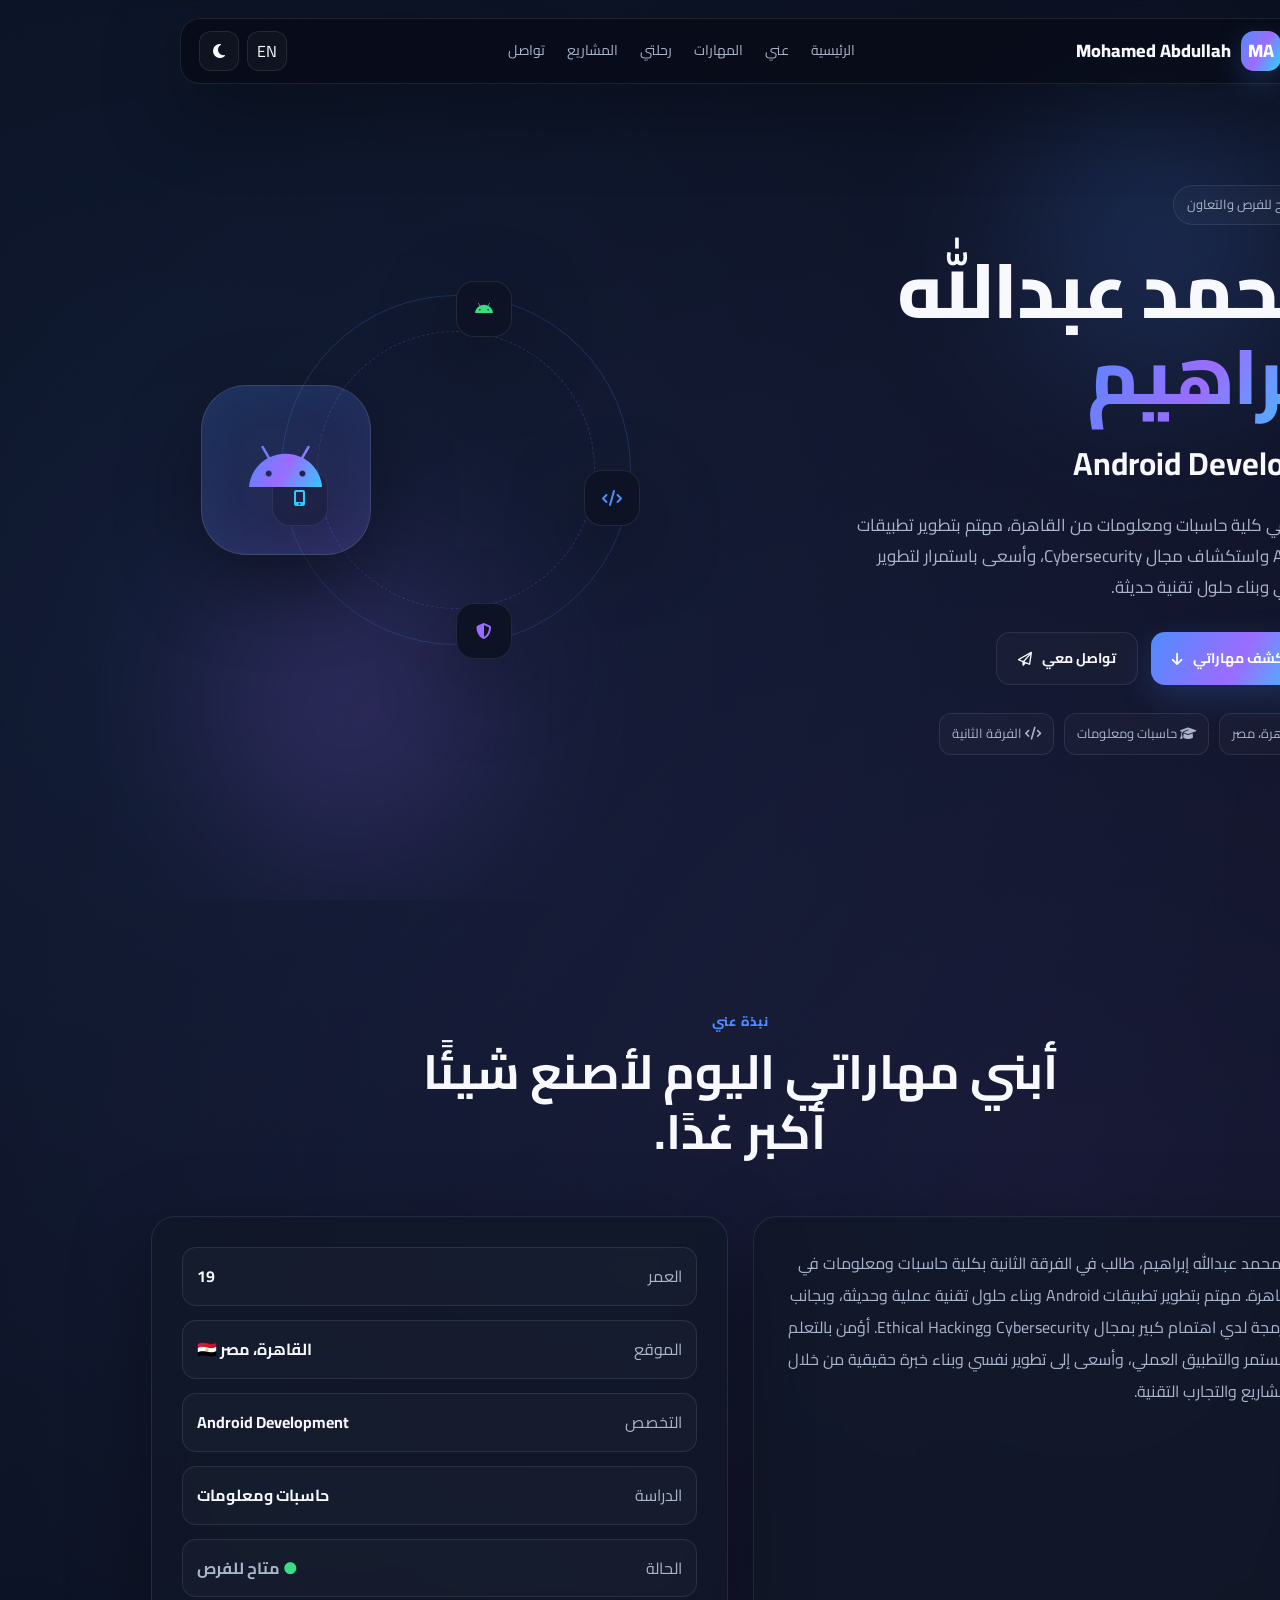
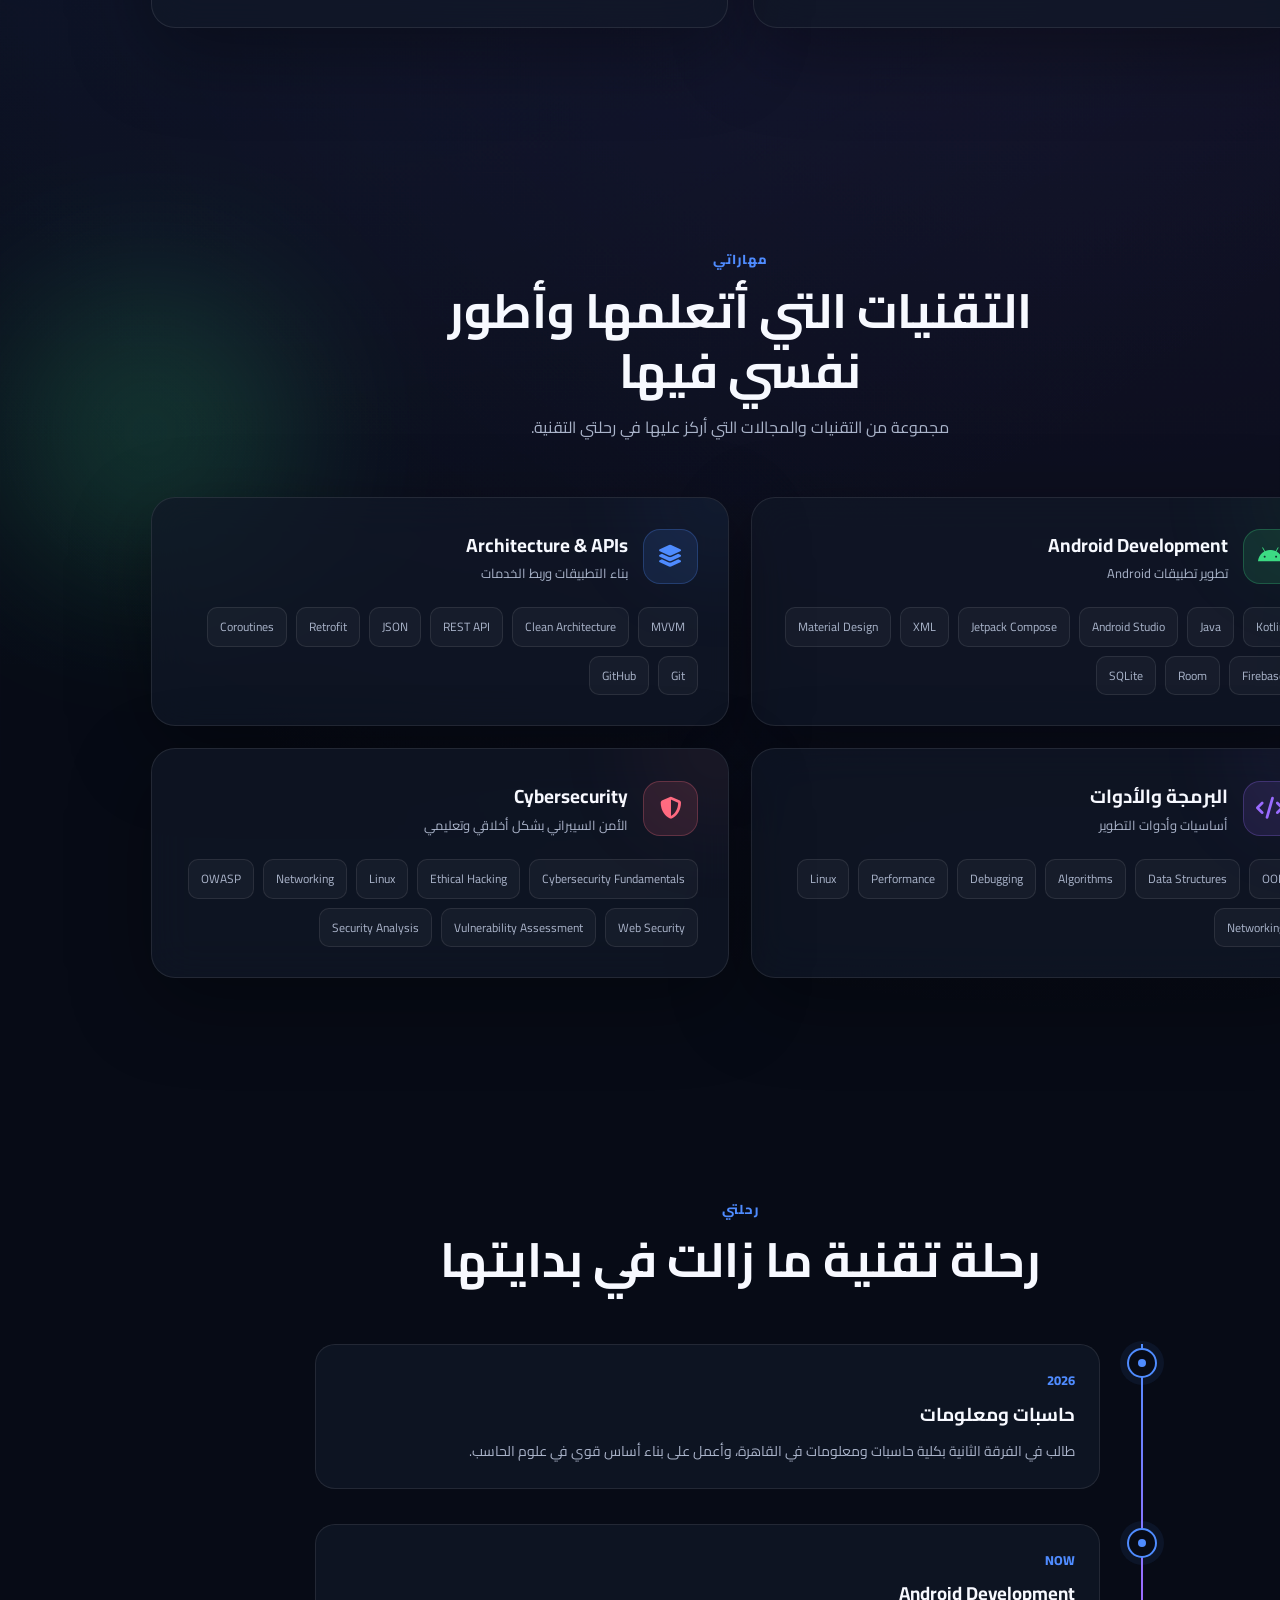
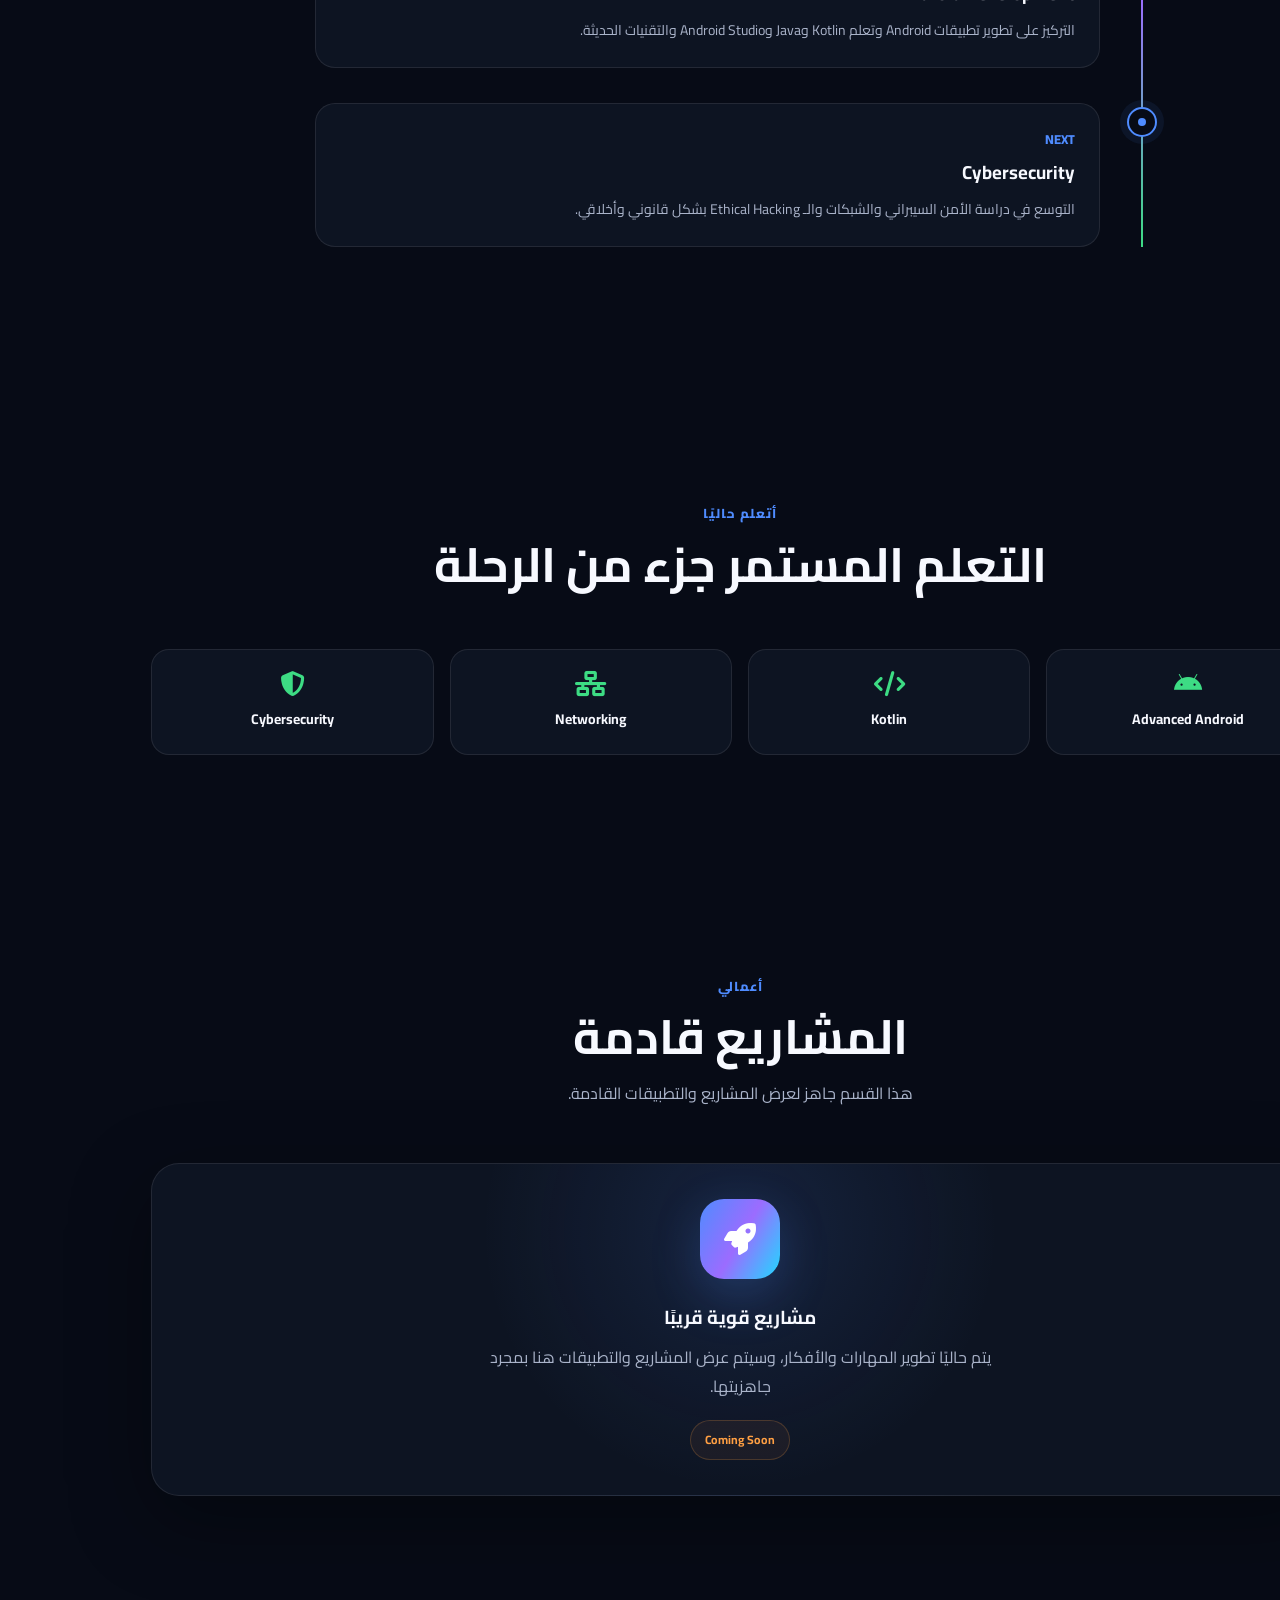
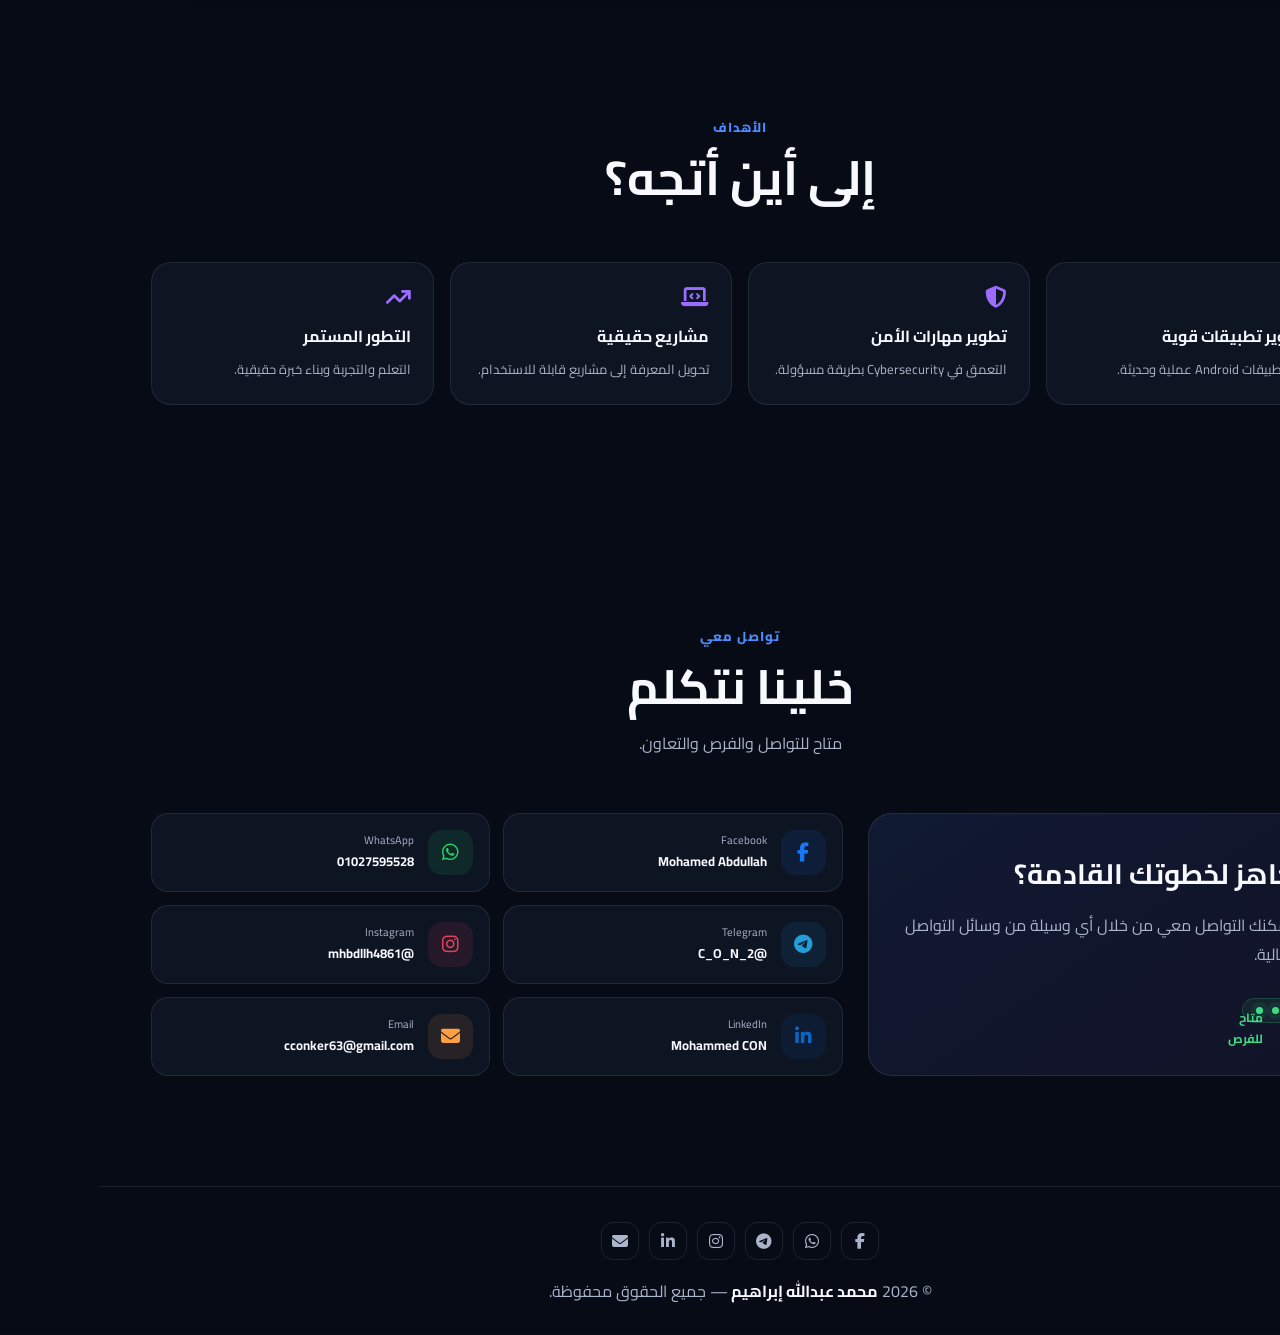
==== index.html @ 04fefce9 "Update index.html" ====
<!DOCTYPE html>
<html lang="ar" dir="rtl">
<head>
  <meta charset="UTF-8" />

  <meta
    name="viewport"
    content="width=device-width, initial-scale=1.0"
  />

  <title>محمد عبدالله إبراهيم | Android Developer</title>

  <meta
    name="description"
    content="محمد عبدالله إبراهيم - Android Developer من القاهرة، مصر، مهتم بتطوير تطبيقات Android وCybersecurity."
  />

  <meta
    name="keywords"
    content="محمد عبدالله إبراهيم, Android Developer, Kotlin, Java, Android, Cybersecurity, Egypt"
  />

  <meta name="author" content="Mohamed Abdullah Ibrahim" />

  <meta property="og:title" content="محمد عبدالله إبراهيم | Android Developer" />
  <meta
    property="og:description"
    content="Android Developer & Cybersecurity Enthusiast from Cairo, Egypt."
  />
  <meta property="og:type" content="website" />

  <meta name="theme-color" content="#0b1020" />

  <!-- Google Fonts -->
  <link rel="preconnect" href="https://fonts.googleapis.com">
  <link rel="preconnect" href="https://fonts.gstatic.com" crossorigin>

  <link
    href="https://fonts.googleapis.com/css2?family=Cairo:wght@400;500;600;700;800&family=Inter:wght@400;500;600;700;800&display=swap"
    rel="stylesheet"
  />

  <!-- Font Awesome -->
  <link
    rel="stylesheet"
    href="https://cdnjs.cloudflare.com/ajax/libs/font-awesome/6.5.2/css/all.min.css"
  />

  <style>

    /* =========================================================
       ROOT
    ========================================================= */

    :root {
      --bg: #070b16;
      --bg-soft: #0d1324;
      --card: rgba(17, 24, 39, 0.72);

      --text: #f7f9ff;
      --text-soft: #aab4ca;
      --border: rgba(255, 255, 255, 0.09);

      --blue: #4f8cff;
      --cyan: #20d9ff;
      --purple: #9b6cff;
      --green: #3ddc84;
      --orange: #ff9f43;

      --gradient:
        linear-gradient(
          120deg,
          #4f8cff,
          #9b6cff,
          #20d9ff
        );

      --shadow:
        0 25px 80px rgba(0, 0, 0, 0.35);

      --radius: 24px;

      --nav-bg: rgba(7, 11, 22, 0.72);
    }

    body.light {
      --bg: #f5f7fb;
      --bg-soft: #ffffff;
      --card: rgba(255, 255, 255, 0.82);

      --text: #101828;
      --text-soft: #667085;
      --border: rgba(16, 24, 40, 0.10);

      --nav-bg: rgba(255, 255, 255, 0.78);

      --shadow:
        0 25px 70px rgba(31, 41, 55, 0.12);
    }

    /* =========================================================
       RESET
    ========================================================= */

    * {
      margin: 0;
      padding: 0;
      box-sizing: border-box;
    }

    html {
      scroll-behavior: smooth;
    }

    body {
      font-family: "Cairo", "Inter", sans-serif;
      background:
        radial-gradient(
          circle at 15% 10%,
          rgba(79, 140, 255, 0.12),
          transparent 30%
        ),
        radial-gradient(
          circle at 85% 20%,
          rgba(155, 108, 255, 0.10),
          transparent 28%
        ),
        var(--bg);

      color: var(--text);
      line-height: 1.8;
      overflow-x: hidden;

      transition:
        background 0.4s ease,
        color 0.4s ease;
    }

    body.light {
      background:
        radial-gradient(
          circle at 10% 10%,
          rgba(79, 140, 255, 0.08),
          transparent 30%
        ),
        radial-gradient(
          circle at 90% 20%,
          rgba(155, 108, 255, 0.07),
          transparent 28%
        ),
        var(--bg);
    }

    a {
      color: inherit;
      text-decoration: none;
    }

    button {
      font: inherit;
    }

    img {
      max-width: 100%;
      display: block;
    }

    section {
      position: relative;
      padding: 110px 0;
    }

    .container {
      width: min(1180px, 92%);
      margin: auto;
    }

    /* =========================================================
       SCROLL PROGRESS
    ========================================================= */

    #progressBar {
      position: fixed;
      top: 0;
      right: 0;
      height: 3px;
      width: 0%;
      background: var(--gradient);
      z-index: 9999;
    }

    /* =========================================================
       BACKGROUND BLOBS
    ========================================================= */

    .blob {
      position: absolute;
      width: 300px;
      height: 300px;
      border-radius: 50%;
      filter: blur(80px);
      opacity: 0.18;
      pointer-events: none;
      z-index: -1;
    }

    .blob.blue {
      background: var(--blue);
    }

    .blob.purple {
      background: var(--purple);
    }

    .blob.green {
      background: var(--green);
    }

    /* =========================================================
       NAVBAR
    ========================================================= */

    .navbar {
      position: fixed;
      top: 18px;
      left: 50%;
      transform: translateX(-50%);
      width: min(1120px, 92%);
      padding: 12px 18px;

      background: var(--nav-bg);
      border: 1px solid var(--border);
      backdrop-filter: blur(20px);
      -webkit-backdrop-filter: blur(20px);

      border-radius: 20px;
      z-index: 1000;

      box-shadow: var(--shadow);
    }

    .nav-inner {
      display: flex;
      align-items: center;
      justify-content: space-between;
      gap: 20px;
    }

    .logo {
      display: flex;
      align-items: center;
      gap: 10px;
      font-weight: 800;
      font-size: 18px;
      white-space: nowrap;
    }

    .logo-mark {
      width: 40px;
      height: 40px;
      border-radius: 13px;

      display: grid;
      place-items: center;

      background: var(--gradient);
      color: white;

      box-shadow:
        0 10px 30px rgba(79, 140, 255, 0.25);
    }

    .nav-links {
      display: flex;
      align-items: center;
      gap: 22px;
    }

    .nav-links a {
      color: var(--text-soft);
      font-size: 14px;
      transition: 0.3s;
      position: relative;
    }

    .nav-links a:hover {
      color: var(--text);
    }

    .nav-links a::after {
      content: "";
      position: absolute;
      bottom: -6px;
      right: 0;
      width: 0;
      height: 2px;
      border-radius: 2px;
      background: var(--gradient);
      transition: 0.3s;
    }

    .nav-links a:hover::after {
      width: 100%;
    }

    .nav-actions {
      display: flex;
      align-items: center;
      gap: 8px;
    }

    .icon-btn {
      width: 40px;
      height: 40px;

      border-radius: 12px;
      border: 1px solid var(--border);

      background: rgba(255, 255, 255, 0.03);
      color: var(--text);

      cursor: pointer;
      display: grid;
      place-items: center;

      transition: 0.3s;
    }

    .icon-btn:hover {
      transform: translateY(-2px);
      border-color: rgba(79, 140, 255, 0.45);
      background: rgba(79, 140, 255, 0.10);
    }

    .menu-btn {
      display: none;
    }

    /* =========================================================
       HERO
    ========================================================= */

    .hero {
      min-height: 100vh;
      display: flex;
      align-items: center;
      padding-top: 150px;
      overflow: hidden;
    }

    .hero-grid {
      display: grid;
      grid-template-columns: 1.1fr 0.9fr;
      align-items: center;
      gap: 70px;
    }

    [dir="rtl"] .hero-grid {
      grid-template-columns: 0.9fr 1.1fr;
    }

    .hero-content {
      animation: heroIn 0.9s ease both;
    }

    @keyframes heroIn {
      from {
        opacity: 0;
        transform: translateY(25px);
      }

      to {
        opacity: 1;
        transform: translateY(0);
      }
    }

    .eyebrow {
      display: inline-flex;
      align-items: center;
      gap: 8px;

      padding: 7px 13px;

      border: 1px solid var(--border);
      border-radius: 999px;

      color: var(--text-soft);
      background: rgba(255, 255, 255, 0.025);

      font-size: 13px;
      margin-bottom: 22px;
    }

    .eyebrow i {
      color: var(--green);
      font-size: 8px;
    }

    .hero h1 {
      font-size: clamp(42px, 6vw, 78px);
      line-height: 1.12;
      letter-spacing: -2px;
      font-weight: 800;
      margin-bottom: 16px;
    }

    .gradient-text {
      background: var(--gradient);
      -webkit-background-clip: text;
      background-clip: text;
      color: transparent;
    }

    .hero-role {
      font-size: clamp(21px, 3vw, 32px);
      font-weight: 700;
      margin-bottom: 18px;
    }

    .hero-description {
      max-width: 650px;
      color: var(--text-soft);
      font-size: 17px;
      margin-bottom: 30px;
    }

    .hero-buttons {
      display: flex;
      flex-wrap: wrap;
      gap: 13px;
    }

    .btn {
      display: inline-flex;
      align-items: center;
      justify-content: center;
      gap: 10px;

      padding: 13px 21px;
      border-radius: 14px;

      border: 1px solid var(--border);

      cursor: pointer;
      transition: 0.3s;

      font-weight: 700;
      font-size: 14px;
    }

    .btn-primary {
      background: var(--gradient);
      color: white;
      border: none;

      box-shadow:
        0 12px 35px rgba(79, 140, 255, 0.20);
    }

    .btn-primary:hover {
      transform: translateY(-3px);
      box-shadow:
        0 18px 45px rgba(79, 140, 255, 0.32);
    }

    .btn-outline {
      background: rgba(255, 255, 255, 0.025);
      color: var(--text);
    }

    .btn-outline:hover {
      transform: translateY(-3px);
      border-color: rgba(79, 140, 255, 0.45);
    }

    .hero-meta {
      display: flex;
      flex-wrap: wrap;
      gap: 10px;
      margin-top: 28px;
    }

    .meta {
      color: var(--text-soft);
      font-size: 13px;

      padding: 8px 12px;

      background: rgba(255, 255, 255, 0.025);
      border: 1px solid var(--border);
      border-radius: 12px;
    }

    /* HERO VISUAL */

    .hero-visual {
      min-height: 470px;
      position: relative;

      display: grid;
      place-items: center;

      animation: visualIn 1s ease 0.2s both;
    }

    @keyframes visualIn {
      from {
        opacity: 0;
        transform: scale(0.92);
      }

      to {
        opacity: 1;
        transform: scale(1);
      }
    }

    .visual-orbit {
      width: 350px;
      height: 350px;

      border-radius: 50%;

      border: 1px solid rgba(79, 140, 255, 0.22);

      position: relative;

      animation: rotate 22s linear infinite;
    }

    @keyframes rotate {
      to {
        transform: rotate(360deg);
      }
    }

    .visual-orbit::before {
      content: "";
      position: absolute;
      inset: 35px;

      border-radius: 50%;

      border: 1px dashed rgba(155, 108, 255, 0.25);
    }

    .visual-core {
      position: absolute;
      inset: 50%;
      transform: translate(-50%, -50%);

      width: 170px;
      height: 170px;

      border-radius: 45px;

      display: grid;
      place-items: center;

      background:
        linear-gradient(
          145deg,
          rgba(79, 140, 255, 0.18),
          rgba(155, 108, 255, 0.14)
        );

      border: 1px solid rgba(255, 255, 255, 0.12);

      box-shadow:
        0 30px 80px rgba(0, 0, 0, 0.35),
        inset 0 0 50px rgba(79, 140, 255, 0.08);

      animation: float 4s ease-in-out infinite;
    }

    @keyframes float {
      0%, 100% {
        transform: translate(-50%, -50%) translateY(0);
      }

      50% {
        transform: translate(-50%, -50%) translateY(-12px);
      }
    }

    .visual-core i {
      font-size: 65px;
      background: var(--gradient);
      -webkit-background-clip: text;
      background-clip: text;
      color: transparent;
    }

    .orbit-icon {
      position: absolute;

      width: 56px;
      height: 56px;

      border-radius: 18px;

      display: grid;
      place-items: center;

      background: var(--bg-soft);

      border: 1px solid var(--border);

      box-shadow: var(--shadow);

      color: var(--text);

      animation:
        counterRotate 22s linear infinite;
    }

    @keyframes counterRotate {
      to {
        transform: rotate(-360deg);
      }
    }

    .orbit-icon:nth-child(1) {
      top: -15px;
      left: 50%;
      color: var(--green);
    }

    .orbit-icon:nth-child(2) {
      right: -10px;
      top: 50%;
      color: var(--blue);
    }

    .orbit-icon:nth-child(3) {
      bottom: -15px;
      left: 50%;
      color: var(--purple);
    }

    .orbit-icon:nth-child(4) {
      left: -10px;
      top: 50%;
      color: var(--cyan);
    }

    /* =========================================================
       SECTION HEAD
    ========================================================= */

    .section-head {
      text-align: center;
      max-width: 720px;
      margin: 0 auto 55px;
    }

    .section-kicker {
      color: var(--blue);
      font-size: 13px;
      font-weight: 800;
      letter-spacing: 1px;
      margin-bottom: 8px;
    }

    .section-title {
      font-size: clamp(30px, 4vw, 48px);
      line-height: 1.25;
      margin-bottom: 13px;
    }

    .section-description {
      color: var(--text-soft);
    }

    /* =========================================================
       ABOUT
    ========================================================= */

    .about-grid {
      display: grid;
      grid-template-columns: 1fr 1fr;
      gap: 25px;
    }

    .glass-card {
      background: var(--card);
      border: 1px solid var(--border);

      border-radius: var(--radius);

      padding: 30px;

      backdrop-filter: blur(20px);
      -webkit-backdrop-filter: blur(20px);

      box-shadow: var(--shadow);

      transition: 0.35s;
    }

    .glass-card:hover {
      transform: translateY(-6px);
      border-color: rgba(79, 140, 255, 0.25);
    }

    .about-text {
      color: var(--text-soft);
      line-height: 2;
    }

    .info-list {
      display: grid;
      gap: 14px;
    }

    .info-item {
      display: flex;
      align-items: center;
      justify-content: space-between;
      gap: 20px;

      padding: 14px;

      background: rgba(255, 255, 255, 0.025);

      border: 1px solid var(--border);
      border-radius: 14px;
    }

    .info-item span:first-child {
      color: var(--text-soft);
    }

    .info-item strong {
      color: var(--text);
    }

    /* =========================================================
       SKILLS
    ========================================================= */

    .skills-grid {
      display: grid;
      grid-template-columns: repeat(2, 1fr);
      gap: 22px;
    }

    .skill-card {
      position: relative;
      overflow: hidden;
    }

    .skill-card::before {
      content: "";
      position: absolute;

      width: 120px;
      height: 120px;

      border-radius: 50%;

      background: var(--accent);

      filter: blur(60px);

      opacity: 0.12;

      top: -60px;
      right: -50px;
    }

    .skill-head {
      display: flex;
      align-items: center;
      gap: 15px;

      margin-bottom: 22px;
    }

    .skill-icon {
      width: 55px;
      height: 55px;

      border-radius: 17px;

      display: grid;
      place-items: center;

      color: var(--accent);

      background:
        color-mix(
          in srgb,
          var(--accent) 12%,
          transparent
        );

      border: 1px solid
        color-mix(
          in srgb,
          var(--accent) 25%,
          transparent
        );

      font-size: 22px;
    }

    .skill-head h3 {
      font-size: 19px;
    }

    .skill-head p {
      color: var(--text-soft);
      font-size: 13px;
    }

    .tags {
      display: flex;
      flex-wrap: wrap;
      gap: 9px;
    }

    .tag {
      padding: 8px 12px;

      border-radius: 10px;

      background: rgba(255, 255, 255, 0.035);

      border: 1px solid var(--border);

      color: var(--text-soft);

      font-size: 12px;

      transition: 0.25s;
    }

    .tag:hover {
      color: var(--text);
      transform: translateY(-2px);
      border-color: rgba(79, 140, 255, 0.35);
    }

    /* =========================================================
       JOURNEY
    ========================================================= */

    .timeline {
      position: relative;
      max-width: 850px;
      margin: auto;
    }

    .timeline::before {
      content: "";
      position: absolute;

      top: 0;
      bottom: 0;

      right: 22px;

      width: 2px;

      background:
        linear-gradient(
          var(--blue),
          var(--purple),
          var(--green)
        );
    }

    [dir="ltr"] .timeline::before {
      left: 22px;
      right: auto;
    }

    .timeline-item {
      position: relative;

      padding-right: 65px;

      margin-bottom: 35px;
    }

    [dir="ltr"] .timeline-item {
      padding-right: 0;
      padding-left: 65px;
    }

    .timeline-dot {
      position: absolute;

      right: 8px;
      top: 4px;

      width: 30px;
      height: 30px;

      border-radius: 50%;

      background: var(--bg);

      border: 2px solid var(--blue);

      display: grid;
      place-items: center;

      box-shadow:
        0 0 0 7px rgba(79, 140, 255, 0.08);
    }

    [dir="ltr"] .timeline-dot {
      left: 8px;
      right: auto;
    }

    .timeline-dot::after {
      content: "";
      width: 8px;
      height: 8px;
      border-radius: 50%;
      background: var(--blue);
    }

    .timeline-card {
      padding: 24px;

      background: var(--card);
      border: 1px solid var(--border);

      border-radius: 20px;
    }

    .timeline-year {
      color: var(--blue);
      font-size: 13px;
      font-weight: 800;
      margin-bottom: 5px;
    }

    .timeline-card h3 {
      margin-bottom: 7px;
    }

    .timeline-card p {
      color: var(--text-soft);
      font-size: 14px;
    }

    /* =========================================================
       LEARNING
    ========================================================= */

    .learning-grid {
      display: grid;
      grid-template-columns: repeat(4, 1fr);
      gap: 16px;
    }

    .learning-item {
      padding: 22px;

      text-align: center;

      border-radius: 18px;

      background: var(--card);
      border: 1px solid var(--border);

      transition: 0.3s;
    }

    .learning-item:hover {
      transform: translateY(-5px);
      border-color: rgba(61, 220, 132, 0.35);
    }

    .learning-item i {
      font-size: 25px;
      color: var(--green);
      margin-bottom: 10px;
    }

    .learning-item h4 {
      font-size: 14px;
    }

    /* =========================================================
       PROJECTS
    ========================================================= */

    .project-card {
      min-height: 320px;

      display: flex;
      flex-direction: column;
      justify-content: center;
      align-items: center;

      text-align: center;

      background:
        radial-gradient(
          circle at 50% 20%,
          rgba(79, 140, 255, 0.13),
          transparent 40%
        ),
        var(--card);

      border: 1px solid var(--border);
      border-radius: 28px;

      box-shadow: var(--shadow);

      padding: 35px;
    }

    .project-icon {
      width: 80px;
      height: 80px;

      display: grid;
      place-items: center;

      border-radius: 24px;

      background: var(--gradient);

      color: white;

      font-size: 32px;

      margin-bottom: 22px;

      box-shadow:
        0 18px 50px rgba(79, 140, 255, 0.22);
    }

    .project-card p {
      color: var(--text-soft);
      max-width: 550px;
      margin: 8px auto 20px;
    }

    .coming {
      padding: 8px 14px;
      border-radius: 999px;

      color: var(--orange);

      border: 1px solid rgba(255, 159, 67, 0.2);

      background: rgba(255, 159, 67, 0.06);

      font-size: 12px;
      font-weight: 700;
    }

    /* =========================================================
       GOALS
    ========================================================= */

    .goals-grid {
      display: grid;
      grid-template-columns: repeat(4, 1fr);
      gap: 16px;
    }

    .goal {
      padding: 22px;

      border-radius: 20px;

      background: var(--card);
      border: 1px solid var(--border);

      transition: 0.3s;
    }

    .goal:hover {
      transform: translateY(-5px);
      border-color: rgba(155, 108, 255, 0.3);
    }

    .goal i {
      color: var(--purple);
      font-size: 22px;
      margin-bottom: 14px;
    }

    .goal h4 {
      margin-bottom: 7px;
    }

    .goal p {
      color: var(--text-soft);
      font-size: 13px;
    }

    /* =========================================================
       CONTACT
    ========================================================= */

    .contact-box {
      display: grid;
      grid-template-columns: 0.8fr 1.2fr;
      gap: 25px;
      align-items: stretch;
    }

    .contact-intro {
      padding: 35px;
      border-radius: var(--radius);

      background:
        linear-gradient(
          145deg,
          rgba(79, 140, 255, 0.12),
          rgba(155, 108, 255, 0.08)
        );

      border: 1px solid var(--border);
    }

    .contact-intro h3 {
      font-size: 28px;
      margin-bottom: 12px;
    }

    .contact-intro p {
      color: var(--text-soft);
      margin-bottom: 25px;
    }

    .available {
      display: inline-flex;
      align-items: center;
      gap: 9px;

      padding: 8px 13px;

      border-radius: 999px;

      background: rgba(61, 220, 132, 0.08);

      border: 1px solid rgba(61, 220, 132, 0.2);

      color: var(--green);

      font-size: 12px;
      font-weight: 700;
    }

    .available span {
      width: 7px;
      height: 7px;
      border-radius: 50%;
      background: var(--green);
      box-shadow: 0 0 0 5px rgba(61, 220, 132, 0.08);
    }

    .social-grid {
      display: grid;
      grid-template-columns: repeat(2, 1fr);
      gap: 13px;
    }

    .social {
      display: flex;
      align-items: center;
      gap: 14px;

      padding: 16px;

      border-radius: 17px;

      background: var(--card);

      border: 1px solid var(--border);

      transition: 0.3s;
    }

    .social:hover {
      transform: translateY(-4px);
      border-color: rgba(79, 140, 255, 0.35);
    }

    .social-icon {
      width: 45px;
      height: 45px;

      border-radius: 14px;

      display: grid;
      place-items: center;

      font-size: 19px;
    }

    .social-info small {
      display: block;
      color: var(--text-soft);
      font-size: 11px;
    }

    .social-info strong {
      display: block;
      font-size: 13px;
      word-break: break-word;
    }

    .facebook .social-icon {
      color: #1877f2;
      background: rgba(24, 119, 242, 0.10);
    }

    .whatsapp .social-icon {
      color: #25d366;
      background: rgba(37, 211, 102, 0.10);
    }

    .telegram .social-icon {
      color: #229ed9;
      background: rgba(34, 158, 217, 0.10);
    }

    .instagram .social-icon {
      color: #e4405f;
      background: rgba(228, 64, 95, 0.10);
    }

    .linkedin .social-icon {
      color: #0a66c2;
      background: rgba(10, 102, 194, 0.10);
    }

    .email .social-icon {
      color: var(--orange);
      background: rgba(255, 159, 67, 0.10);
    }

    /* =========================================================
       FOOTER
    ========================================================= */

    footer {
      padding: 35px 0 30px;

      border-top: 1px solid var(--border);

      color: var(--text-soft);

      text-align: center;
    }

    footer strong {
      color: var(--text);
    }

    .footer-socials {
      display: flex;
      justify-content: center;
      gap: 10px;
      margin-bottom: 17px;
    }

    .footer-socials a {
      width: 38px;
      height: 38px;

      display: grid;
      place-items: center;

      border-radius: 12px;

      border: 1px solid var(--border);

      transition: 0.3s;
    }

    .footer-socials a:hover {
      transform: translateY(-3px);
      border-color: rgba(79, 140, 255, 0.35);
    }

    /* =========================================================
       REVEAL ANIMATION
    ========================================================= */

    .reveal {
      opacity: 0;
      transform: translateY(30px);
      transition:
        opacity 0.8s ease,
        transform 0.8s ease;
    }

    .reveal.active {
      opacity: 1;
      transform: translateY(0);
    }

    /* =========================================================
       BACK TO TOP
    ========================================================= */

    #backTop {
      position: fixed;

      bottom: 22px;
      left: 22px;

      width: 45px;
      height: 45px;

      border-radius: 14px;

      border: 1px solid var(--border);

      background: var(--card);
      color: var(--text);

      display: grid;
      place-items: center;

      cursor: pointer;

      opacity: 0;
      visibility: hidden;

      transform: translateY(15px);

      transition: 0.3s;

      z-index: 500;
    }

    #backTop.show {
      opacity: 1;
      visibility: visible;
      transform: translateY(0);
    }

    /* =========================================================
       MOBILE
    ========================================================= */

    @media (max-width: 950px) {

      .nav-links {
        position: absolute;

        top: calc(100% + 10px);
        right: 0;

        width: 100%;

        padding: 18px;

        flex-direction: column;
        align-items: stretch;

        background: var(--nav-bg);
        backdrop-filter: blur(20px);

        border: 1px solid var(--border);
        border-radius: 18px;

        opacity: 0;
        visibility: hidden;
        transform: translateY(-10px);

        transition: 0.3s;
      }

      .nav-links.open {
        opacity: 1;
        visibility: visible;
        transform: translateY(0);
      }

      .nav-links a {
        padding: 10px;
      }

      .menu-btn {
        display: grid;
      }

      .hero-grid {
        grid-template-columns: 1fr;
        text-align: center;
      }

      [dir="rtl"] .hero-grid {
        grid-template-columns: 1fr;
      }

      .hero-description {
        margin-inline: auto;
      }

      .hero-buttons,
      .hero-meta {
        justify-content: center;
      }

      .hero-visual {
        min-height: 350px;
      }

      .about-grid,
      .contact-box {
        grid-template-columns: 1fr;
      }

      .learning-grid,
      .goals-grid {
        grid-template-columns: repeat(2, 1fr);
      }
    }

    @media (max-width: 650px) {

      section {
        padding: 80px 0;
      }

      .navbar {
        top: 10px;
      }

      .logo span {
        display: none;
      }

      .hero {
        padding-top: 120px;
      }

      .hero h1 {
        letter-spacing: -1px;
      }

      .hero-visual {
        min-height: 290px;
      }

      .visual-orbit {
        width: 260px;
        height: 260px;
      }

      .visual-core {
        width: 125px;
        height: 125px;
        border-radius: 34px;
      }

      .visual-core i {
        font-size: 45px;
      }

      .orbit-icon {
        width: 45px;
        height: 45px;
        border-radius: 14px;
      }

      .skills-grid {
        grid-template-columns: 1fr;
      }

      .learning-grid,
      .goals-grid {
        grid-template-columns: 1fr;
      }

      .social-grid {
        grid-template-columns: 1fr;
      }

      .glass-card,
      .contact-intro {
        padding: 23px;
      }

      .timeline-item {
        padding-right: 50px;
      }

      [dir="ltr"] .timeline-item {
        padding-left: 50px;
      }

      .timeline::before {
        right: 15px;
      }

      [dir="ltr"] .timeline::before {
        left: 15px;
      }

      .timeline-dot {
        right: 1px;
      }

      [dir="ltr"] .timeline-dot {
        left: 1px;
      }
    }

  </style>
</head>

<body>

  <!-- Scroll Progress -->
  <div id="progressBar"></div>

  <!-- =======================================================
       NAVBAR
  ======================================================== -->

  <header class="navbar">

    <div class="nav-inner">

      <a href="#home" class="logo">
        <span class="logo-mark">MA</span>
        <span>Mohamed Abdullah</span>
      </a>

      <nav class="nav-links" id="navLinks">

        <a href="#home" data-ar="الرئيسية" data-en="Home">
          الرئيسية
        </a>

        <a href="#about" data-ar="عني" data-en="About">
          عني
        </a>

        <a href="#skills" data-ar="المهارات" data-en="Skills">
          المهارات
        </a>

        <a href="#journey" data-ar="رحلتي" data-en="Journey">
          رحلتي
        </a>

        <a href="#projects" data-ar="المشاريع" data-en="Projects">
          المشاريع
        </a>

        <a href="#contact" data-ar="تواصل" data-en="Contact">
          تواصل
        </a>

      </nav>

      <div class="nav-actions">

        <button
          class="icon-btn"
          id="langBtn"
          title="Language"
          aria-label="Change language"
        >
          EN
        </button>

        <button
          class="icon-btn"
          id="themeBtn"
          title="Theme"
          aria-label="Change theme"
        >
          <i class="fa-solid fa-moon"></i>
        </button>

        <button
          class="icon-btn menu-btn"
          id="menuBtn"
          aria-label="Open menu"
        >
          <i class="fa-solid fa-bars"></i>
        </button>

      </div>

    </div>

  </header>


  <!-- =======================================================
       HERO
  ======================================================== -->

  <main>

    <section class="hero" id="home">

      <div class="blob blue" style="top: 10%; right: 5%;"></div>
      <div class="blob purple" style="bottom: 5%; left: 8%;"></div>

      <div class="container">

        <div class="hero-grid">

          <div class="hero-content">

            <div class="eyebrow">
              <i class="fa-solid fa-circle"></i>

              <span
                data-ar="متاح للفرص والتعاون"
                data-en="Available for opportunities"
              >
                متاح للفرص والتعاون
              </span>
            </div>

            <h1>
              <span
                data-ar="محمد عبدالله"
                data-en="Mohamed Abdullah"
              >
                محمد عبدالله
              </span>

              <br />

              <span class="gradient-text">
                <span
                  data-ar="إبراهيم"
                  data-en="Ibrahim"
                >
                  إبراهيم
                </span>
              </span>
            </h1>

            <div class="hero-role">
              <span
                data-ar="Android Developer"
                data-en="Android Developer"
              >
                Android Developer
              </span>
            </div>

            <p
              class="hero-description"
              data-ar="طالب في كلية حاسبات ومعلومات من القاهرة، مهتم بتطوير تطبيقات Android واستكشاف مجال Cybersecurity، وأسعى باستمرار لتطوير مهاراتي وبناء حلول تقنية حديثة."
              data-en="A Computer Science student from Cairo, passionate about Android development and exploring cybersecurity, continuously improving my skills and building modern technology solutions."
            >
              طالب في كلية حاسبات ومعلومات من القاهرة، مهتم بتطوير تطبيقات Android واستكشاف مجال Cybersecurity، وأسعى باستمرار لتطوير مهاراتي وبناء حلول تقنية حديثة.
            </p>

            <div class="hero-buttons">

              <a
                href="#skills"
                class="btn btn-primary"
              >
                <span
                  data-ar="استكشف مهاراتي"
                  data-en="Explore My Skills"
                >
                  استكشف مهاراتي
                </span>

                <i class="fa-solid fa-arrow-down"></i>
              </a>

              <a
                href="#contact"
                class="btn btn-outline"
              >
                <span
                  data-ar="تواصل معي"
                  data-en="Contact Me"
                >
                  تواصل معي
                </span>

                <i class="fa-regular fa-paper-plane"></i>
              </a>

            </div>

            <div class="hero-meta">

              <span class="meta">
                <i class="fa-solid fa-location-dot"></i>
                <span
                  data-ar="القاهرة، مصر"
                  data-en="Cairo, Egypt"
                >
                  القاهرة، مصر
                </span>
              </span>

              <span class="meta">
                <i class="fa-solid fa-graduation-cap"></i>
                <span
                  data-ar="حاسبات ومعلومات"
                  data-en="Computer Science"
                >
                  حاسبات ومعلومات
                </span>
              </span>

              <span class="meta">
                <i class="fa-solid fa-code"></i>
                <span
                  data-ar="الفرقة الثانية"
                  data-en="2nd Year"
                >
                  الفرقة الثانية
                </span>
              </span>

            </div>

          </div>


          <!-- Visual -->

          <div class="hero-visual">

            <div class="visual-orbit">

              <div class="orbit-icon">
                <i class="fa-brands fa-android"></i>
              </div>

              <div class="orbit-icon">
                <i class="fa-solid fa-code"></i>
              </div>

              <div class="orbit-icon">
                <i class="fa-solid fa-shield-halved"></i>
              </div>

              <div class="orbit-icon">
                <i class="fa-solid fa-mobile-screen-button"></i>
              </div>

              <div class="visual-core">
                <i class="fa-brands fa-android"></i>
              </div>

            </div>

          </div>

        </div>

      </div>

    </section>


    <!-- =====================================================
         ABOUT
    ====================================================== -->

    <section id="about">

      <div class="container">

        <div class="section-head reveal">

          <div
            class="section-kicker"
            data-ar="نبذة عني"
            data-en="ABOUT ME"
          >
            نبذة عني
          </div>

          <h2
            class="section-title"
            data-ar="أبني مهاراتي اليوم لأصنع شيئًا أكبر غدًا."
            data-en="Building my skills today to create something bigger tomorrow."
          >
            أبني مهاراتي اليوم لأصنع شيئًا أكبر غدًا.
          </h2>

        </div>


        <div class="about-grid">

          <div class="glass-card reveal">

            <p
              class="about-text"
              data-ar="أنا محمد عبدالله إبراهيم، طالب في الفرقة الثانية بكلية حاسبات ومعلومات في القاهرة. مهتم بتطوير تطبيقات Android وبناء حلول تقنية عملية وحديثة، وبجانب البرمجة لدي اهتمام كبير بمجال Cybersecurity وEthical Hacking. أؤمن بالتعلم المستمر والتطبيق العملي، وأسعى إلى تطوير نفسي وبناء خبرة حقيقية من خلال المشاريع والتجارب التقنية."
              data-en="I am Mohamed Abdullah Ibrahim, a second-year Computer Science student in Cairo. I am passionate about Android development and building practical modern solutions. Alongside programming, I have a strong interest in cybersecurity and ethical hacking. I believe in continuous learning and practical experience, and I am working toward building real-world skills through projects and technical exploration."
            >
              أنا محمد عبدالله إبراهيم، طالب في الفرقة الثانية بكلية حاسبات ومعلومات في القاهرة. مهتم بتطوير تطبيقات Android وبناء حلول تقنية عملية وحديثة، وبجانب البرمجة لدي اهتمام كبير بمجال Cybersecurity وEthical Hacking. أؤمن بالتعلم المستمر والتطبيق العملي، وأسعى إلى تطوير نفسي وبناء خبرة حقيقية من خلال المشاريع والتجارب التقنية.
            </p>

          </div>


          <div class="glass-card reveal">

            <div class="info-list">

              <div class="info-item">
                <span data-ar="العمر" data-en="Age">
                  العمر
                </span>
                <strong>19</strong>
              </div>

              <div class="info-item">
                <span data-ar="الموقع" data-en="Location">
                  الموقع
                </span>
                <strong
                  data-ar="القاهرة، مصر 🇪🇬"
                  data-en="Cairo, Egypt 🇪🇬"
                >
                  القاهرة، مصر 🇪🇬
                </strong>
              </div>

              <div class="info-item">
                <span data-ar="التخصص" data-en="Field">
                  التخصص
                </span>
                <strong
                  data-ar="Android Development"
                  data-en="Android Development"
                >
                  Android Development
                </strong>
              </div>

              <div class="info-item">
                <span data-ar="الدراسة" data-en="Education">
                  الدراسة
                </span>
                <strong
                  data-ar="حاسبات ومعلومات"
                  data-en="Computer Science"
                >
                  حاسبات ومعلومات
                </strong>
              </div>

              <div class="info-item">
                <span data-ar="الحالة" data-en="Status">
                  الحالة
                </span>
                <strong style="color: var(--green);">
                  ●
                  <span
                    data-ar="متاح للفرص"
                    data-en="Available"
                  >
                    متاح للفرص
                  </span>
                </strong>
              </div>

            </div>

          </div>

        </div>

      </div>

    </section>


    <!-- =====================================================
         SKILLS
    ====================================================== -->

    <section id="skills">

      <div class="blob green" style="top: 15%; left: -100px;"></div>

      <div class="container">

        <div class="section-head reveal">

          <div
            class="section-kicker"
            data-ar="مهاراتي"
            data-en="MY SKILLS"
          >
            مهاراتي
          </div>

          <h2
            class="section-title"
            data-ar="التقنيات التي أتعلمها وأطور نفسي فيها"
            data-en="Technologies I am learning and developing"
          >
            التقنيات التي أتعلمها وأطور نفسي فيها
          </h2>

          <p
            class="section-description"
            data-ar="مجموعة من التقنيات والمجالات التي أركز عليها في رحلتي التقنية."
            data-en="A collection of technologies and fields I am focusing on in my technical journey."
          >
            مجموعة من التقنيات والمجالات التي أركز عليها في رحلتي التقنية.
          </p>

        </div>


        <div class="skills-grid">

          <!-- Android -->

          <div
            class="glass-card skill-card reveal"
            style="--accent: #3ddc84;"
          >

            <div class="skill-head">

              <div class="skill-icon">
                <i class="fa-brands fa-android"></i>
              </div>

              <div>
                <h3>Android Development</h3>

                <p
                  data-ar="تطوير تطبيقات Android"
                  data-en="Android application development"
                >
                  تطوير تطبيقات Android
                </p>
              </div>

            </div>

            <div class="tags">

              <span class="tag">Kotlin</span>
              <span class="tag">Java</span>
              <span class="tag">Android Studio</span>
              <span class="tag">Jetpack Compose</span>
              <span class="tag">XML</span>
              <span class="tag">Material Design</span>
              <span class="tag">Firebase</span>
              <span class="tag">Room</span>
              <span class="tag">SQLite</span>

            </div>

          </div>


          <!-- Architecture -->

          <div
            class="glass-card skill-card reveal"
            style="--accent: #4f8cff;"
          >

            <div class="skill-head">

              <div class="skill-icon">
                <i class="fa-solid fa-layer-group"></i>
              </div>

              <div>
                <h3>Architecture & APIs</h3>

                <p
                  data-ar="بناء التطبيقات وربط الخدمات"
                  data-en="Application architecture and services"
                >
                  بناء التطبيقات وربط الخدمات
                </p>
              </div>

            </div>

            <div class="tags">

              <span class="tag">MVVM</span>
              <span class="tag">Clean Architecture</span>
              <span class="tag">REST API</span>
              <span class="tag">JSON</span>
              <span class="tag">Retrofit</span>
              <span class="tag">Coroutines</span>
              <span class="tag">Git</span>
              <span class="tag">GitHub</span>

            </div>

          </div>


          <!-- Programming -->

          <div
            class="glass-card skill-card reveal"
            style="--accent: #9b6cff;"
          >

            <div class="skill-head">

              <div class="skill-icon">
                <i class="fa-solid fa-code"></i>
              </div>

              <div>
                <h3
                  data-ar="البرمجة والأدوات"
                  data-en="Programming & Tools"
                >
                  البرمجة والأدوات
                </h3>

                <p
                  data-ar="أساسيات وأدوات التطوير"
                  data-en="Development fundamentals and tools"
                >
                  أساسيات وأدوات التطوير
                </p>
              </div>

            </div>

            <div class="tags">

              <span class="tag">OOP</span>
              <span class="tag">Data Structures</span>
              <span class="tag">Algorithms</span>
              <span class="tag">Debugging</span>
              <span class="tag">Performance</span>
              <span class="tag">Linux</span>
              <span class="tag">Networking</span>

            </div>

          </div>


          <!-- Cybersecurity -->

          <div
            class="glass-card skill-card reveal"
            style="--accent: #ff6b81;"
          >

            <div class="skill-head">

              <div class="skill-icon">
                <i class="fa-solid fa-shield-halved"></i>
              </div>

              <div>
                <h3>Cybersecurity</h3>

                <p
                  data-ar="الأمن السيبراني بشكل أخلاقي وتعليمي"
                  data-en="Ethical and educational cybersecurity"
                >
                  الأمن السيبراني بشكل أخلاقي وتعليمي
                </p>
              </div>

            </div>

            <div class="tags">

              <span class="tag">Cybersecurity Fundamentals</span>
              <span class="tag">Ethical Hacking</span>
              <span class="tag">Linux</span>
              <span class="tag">Networking</span>
              <span class="tag">OWASP</span>
              <span class="tag">Web Security</span>
              <span class="tag">Vulnerability Assessment</span>
              <span class="tag">Security Analysis</span>

            </div>

          </div>

        </div>

      </div>

    </section>


    <!-- =====================================================
         JOURNEY
    ====================================================== -->

    <section id="journey">

      <div class="container">

        <div class="section-head reveal">

          <div
            class="section-kicker"
            data-ar="رحلتي"
            data-en="MY JOURNEY"
          >
            رحلتي
          </div>

          <h2
            class="section-title"
            data-ar="رحلة تقنية ما زالت في بدايتها"
            data-en="A technical journey that is just beginning"
          >
            رحلة تقنية ما زالت في بدايتها
          </h2>

        </div>


        <div class="timeline">

          <div class="timeline-item reveal">

            <div class="timeline-dot"></div>

            <div class="timeline-card">

              <div class="timeline-year">2026</div>

              <h3
                data-ar="حاسبات ومعلومات"
                data-en="Computer Science"
              >
                حاسبات ومعلومات
              </h3>

              <p
                data-ar="طالب في الفرقة الثانية بكلية حاسبات ومعلومات في القاهرة، وأعمل على بناء أساس قوي في علوم الحاسب."
                data-en="A second-year Computer Science student in Cairo, building a strong foundation in computer science."
              >
                طالب في الفرقة الثانية بكلية حاسبات ومعلومات في القاهرة، وأعمل على بناء أساس قوي في علوم الحاسب.
              </p>

            </div>

          </div>


          <div class="timeline-item reveal">

            <div class="timeline-dot"></div>

            <div class="timeline-card">

              <div class="timeline-year">NOW</div>

              <h3>Android Development</h3>

              <p
                data-ar="التركيز على تطوير تطبيقات Android وتعلم Kotlin وJava وAndroid Studio والتقنيات الحديثة."
                data-en="Focusing on Android development and learning Kotlin, Java, Android Studio, and modern Android technologies."
              >
                التركيز على تطوير تطبيقات Android وتعلم Kotlin وJava وAndroid Studio والتقنيات الحديثة.
              </p>

            </div>

          </div>


          <div class="timeline-item reveal">

            <div class="timeline-dot"></div>

            <div class="timeline-card">

              <div class="timeline-year">NEXT</div>

              <h3
                data-ar="Cybersecurity"
                data-en="Cybersecurity"
              >
                Cybersecurity
              </h3>

              <p
                data-ar="التوسع في دراسة الأمن السيبراني والشبكات والـ Ethical Hacking بشكل قانوني وأخلاقي."
                data-en="Expanding into cybersecurity, networking, and ethical hacking in a legal and responsible way."
              >
                التوسع في دراسة الأمن السيبراني والشبكات والـ Ethical Hacking بشكل قانوني وأخلاقي.
              </p>

            </div>

          </div>

        </div>

      </div>

    </section>


    <!-- =====================================================
         CURRENTLY LEARNING
    ====================================================== -->

    <section>

      <div class="container">

        <div class="section-head reveal">

          <div
            class="section-kicker"
            data-ar="أتعلم حاليًا"
            data-en="CURRENTLY LEARNING"
          >
            أتعلم حاليًا
          </div>

          <h2
            class="section-title"
            data-ar="التعلم المستمر جزء من الرحلة"
            data-en="Continuous learning is part of the journey"
          >
            التعلم المستمر جزء من الرحلة
          </h2>

        </div>


        <div class="learning-grid">

          <div class="learning-item reveal">
            <i class="fa-brands fa-android"></i>
            <h4>Advanced Android</h4>
          </div>

          <div class="learning-item reveal">
            <i class="fa-solid fa-code"></i>
            <h4>Kotlin</h4>
          </div>

          <div class="learning-item reveal">
            <i class="fa-solid fa-network-wired"></i>
            <h4>Networking</h4>
          </div>

          <div class="learning-item reveal">
            <i class="fa-solid fa-shield-halved"></i>
            <h4>Cybersecurity</h4>
          </div>

        </div>

      </div>

    </section>


    <!-- =====================================================
         PROJECTS
    ====================================================== -->

    <section id="projects">

      <div class="container">

        <div class="section-head reveal">

          <div
            class="section-kicker"
            data-ar="أعمالي"
            data-en="MY WORK"
          >
            أعمالي
          </div>

          <h2
            class="section-title"
            data-ar="المشاريع قادمة"
            data-en="Projects are coming"
          >
            المشاريع قادمة
          </h2>

          <p
            class="section-description"
            data-ar="هذا القسم جاهز لعرض المشاريع والتطبيقات القادمة."
            data-en="This section is ready for upcoming projects and applications."
          >
            هذا القسم جاهز لعرض المشاريع والتطبيقات القادمة.
          </p>

        </div>


        <div class="project-card reveal">

          <div class="project-icon">
            <i class="fa-solid fa-rocket"></i>
          </div>

          <h3
            data-ar="مشاريع قوية قريبًا"
            data-en="Powerful projects coming soon"
          >
            مشاريع قوية قريبًا
          </h3>

          <p
            data-ar="يتم حاليًا تطوير المهارات والأفكار، وسيتم عرض المشاريع والتطبيقات هنا بمجرد جاهزيتها."
            data-en="Skills and ideas are currently being developed. Projects and applications will be showcased here as they become ready."
          >
            يتم حاليًا تطوير المهارات والأفكار، وسيتم عرض المشاريع والتطبيقات هنا بمجرد جاهزيتها.
          </p>

          <span
            class="coming"
            data-ar="Coming Soon"
            data-en="Coming Soon"
          >
            Coming Soon
          </span>

        </div>

      </div>

    </section>


    <!-- =====================================================
         GOALS
    ====================================================== -->

    <section>

      <div class="container">

        <div class="section-head reveal">

          <div
            class="section-kicker"
            data-ar="الأهداف"
            data-en="GOALS"
          >
            الأهداف
          </div>

          <h2
            class="section-title"
            data-ar="إلى أين أتجه؟"
            data-en="Where am I heading?"
          >
            إلى أين أتجه؟
          </h2>

        </div>


        <div class="goals-grid">

          <div class="goal reveal">

            <i class="fa-solid fa-mobile-screen-button"></i>

            <h4
              data-ar="تطوير تطبيقات قوية"
              data-en="Build great apps"
            >
              تطوير تطبيقات قوية
            </h4>

            <p
              data-ar="بناء تطبيقات Android عملية وحديثة."
              data-en="Build practical and modern Android applications."
            >
              بناء تطبيقات Android عملية وحديثة.
            </p>

          </div>


          <div class="goal reveal">

            <i class="fa-solid fa-shield-halved"></i>

            <h4
              data-ar="تطوير مهارات الأمن"
              data-en="Grow security skills"
            >
              تطوير مهارات الأمن
            </h4>

            <p
              data-ar="التعمق في Cybersecurity بطريقة مسؤولة."
              data-en="Deepen cybersecurity knowledge responsibly."
            >
              التعمق في Cybersecurity بطريقة مسؤولة.
            </p>

          </div>


          <div class="goal reveal">

            <i class="fa-solid fa-laptop-code"></i>

            <h4
              data-ar="مشاريع حقيقية"
              data-en="Real-world projects"
            >
              مشاريع حقيقية
            </h4>

            <p
              data-ar="تحويل المعرفة إلى مشاريع قابلة للاستخدام."
              data-en="Turn knowledge into useful real-world projects."
            >
              تحويل المعرفة إلى مشاريع قابلة للاستخدام.
            </p>

          </div>


          <div class="goal reveal">

            <i class="fa-solid fa-arrow-trend-up"></i>

            <h4
              data-ar="التطور المستمر"
              data-en="Continuous growth"
            >
              التطور المستمر
            </h4>

            <p
              data-ar="التعلم والتجربة وبناء خبرة حقيقية."
              data-en="Learn, experiment, and build real experience."
            >
              التعلم والتجربة وبناء خبرة حقيقية.
            </p>

          </div>

        </div>

      </div>

    </section>


    <!-- =====================================================
         CONTACT
    ====================================================== -->

    <section id="contact">

      <div class="container">

        <div class="section-head reveal">

          <div
            class="section-kicker"
            data-ar="تواصل معي"
            data-en="CONTACT"
          >
            تواصل معي
          </div>

          <h2
            class="section-title"
            data-ar="خلينا نتكلم"
            data-en="Let's connect"
          >
            خلينا نتكلم
          </h2>

          <p
            class="section-description"
            data-ar="متاح للتواصل والفرص والتعاون."
            data-en="Available for communication, opportunities, and collaboration."
          >
            متاح للتواصل والفرص والتعاون.
          </p>

        </div>


        <div class="contact-box">

          <div class="contact-intro reveal">

            <h3
              data-ar="جاهز لخطوتك القادمة؟"
              data-en="Ready for your next opportunity?"
            >
              جاهز لخطوتك القادمة؟
            </h3>

            <p
              data-ar="يمكنك التواصل معي من خلال أي وسيلة من وسائل التواصل التالية."
              data-en="You can reach me through any of the following platforms."
            >
              يمكنك التواصل معي من خلال أي وسيلة من وسائل التواصل التالية.
            </p>

            <div class="available">

              <span></span>

              <span
                data-ar="متاح للفرص"
                data-en="Available for opportunities"
              >
                متاح للفرص
              </span>

            </div>

          </div>


          <div class="social-grid reveal">

            <!-- Facebook -->

            <a
              class="social facebook"
              href="https://www.facebook.com/share/1DsBQE5YmH/"
              target="_blank"
              rel="noopener noreferrer"
            >

              <div class="social-icon">
                <i class="fa-brands fa-facebook-f"></i>
              </div>

              <div class="social-info">

                <small>Facebook</small>

                <strong>
                  Mohamed Abdullah
                </strong>

              </div>

            </a>


            <!-- WhatsApp -->

            <a
              class="social whatsapp"
              href="https://wa.me/201027595528"
              target="_blank"
              rel="noopener noreferrer"
            >

              <div class="social-icon">
                <i class="fa-brands fa-whatsapp"></i>
              </div>

              <div class="social-info">

                <small>WhatsApp</small>

                <strong>01027595528</strong>

              </div>

            </a>


            <!-- Telegram -->

            <a
              class="social telegram"
              href="https://t.me/C_O_N_2"
              target="_blank"
              rel="noopener noreferrer"
            >

              <div class="social-icon">
                <i class="fa-brands fa-telegram"></i>
              </div>

              <div class="social-info">

                <small>Telegram</small>

                <strong>@C_O_N_2</strong>

              </div>

            </a>


            <!-- Instagram -->

            <a
              class="social instagram"
              href="https://instagram.com/mhbdllh4861"
              target="_blank"
              rel="noopener noreferrer"
            >

              <div class="social-icon">
                <i class="fa-brands fa-instagram"></i>
              </div>

              <div class="social-info">

                <small>Instagram</small>

                <strong>@mhbdllh4861</strong>

              </div>

            </a>


            <!-- LinkedIn -->

            <a
              class="social linkedin"
              href="https://www.linkedin.com/in/mohammed-con"
              target="_blank"
              rel="noopener noreferrer"
            >

              <div class="social-icon">
                <i class="fa-brands fa-linkedin-in"></i>
              </div>

              <div class="social-info">

                <small>LinkedIn</small>

                <strong>Mohammed CON</strong>

              </div>

            </a>


            <!-- Email -->

            <a
              class="social email"
              href="mailto:cconker63@gmail.com"
            >

              <div class="social-icon">
                <i class="fa-solid fa-envelope"></i>
              </div>

              <div class="social-info">

                <small>Email</small>

                <strong>cconker63@gmail.com</strong>

              </div>

            </a>

          </div>

        </div>

      </div>

    </section>

  </main>


  <!-- =======================================================
       FOOTER
  ======================================================== -->

  <footer>

    <div class="container">

      <div class="footer-socials">

        <a
          href="https://www.facebook.com/share/1DsBQE5YmH/"
          target="_blank"
          rel="noopener noreferrer"
        >
          <i class="fa-brands fa-facebook-f"></i>
        </a>

        <a
          href="https://wa.me/201027595528"
          target="_blank"
          rel="noopener noreferrer"
        >
          <i class="fa-brands fa-whatsapp"></i>
        </a>

        <a
          href="https://t.me/C_O_N_2"
          target="_blank"
          rel="noopener noreferrer"
        >
          <i class="fa-brands fa-telegram"></i>
        </a>

        <a
          href="https://instagram.com/mhbdllh4861"
          target="_blank"
          rel="noopener noreferrer"
        >
          <i class="fa-brands fa-instagram"></i>
        </a>

        <a
          href="https://www.linkedin.com/in/mohammed-con"
          target="_blank"
          rel="noopener noreferrer"
        >
          <i class="fa-brands fa-linkedin-in"></i>
        </a>

        <a href="mailto:cconker63@gmail.com">
          <i class="fa-solid fa-envelope"></i>
        </a>

      </div>

      <p>

        © <span id="year"></span>

        <strong>
          محمد عبدالله إبراهيم
        </strong>

        —

        <span
          data-ar="جميع الحقوق محفوظة."
          data-en="All rights reserved."
        >
          جميع الحقوق محفوظة.
        </span>

      </p>

    </div>

  </footer>


  <!-- Back To Top -->

  <button
    id="backTop"
    aria-label="Back to top"
  >
    <i class="fa-solid fa-arrow-up"></i>
  </button>


  <!-- =======================================================
       JAVASCRIPT
  ======================================================== -->

  <script>

    /* =========================================================
       YEAR
    ========================================================= */

    document.getElementById("year").textContent =
      new Date().getFullYear();


    /* =========================================================
       THEME
    ========================================================= */

    const themeBtn =
      document.getElementById("themeBtn");

    const savedTheme =
      localStorage.getItem("theme");

    if (savedTheme === "light") {
      document.body.classList.add("light");

      themeBtn.innerHTML =
        '<i class="fa-solid fa-sun"></i>';
    }

    themeBtn.addEventListener("click", () => {

      document.body.classList.toggle("light");

      const isLight =
        document.body.classList.contains("light");

      localStorage.setItem(
        "theme",
        isLight ? "light" : "dark"
      );

      themeBtn.innerHTML = isLight
        ? '<i class="fa-solid fa-sun"></i>'
        : '<i class="fa-solid fa-moon"></i>';

    });


    /* =========================================================
       LANGUAGE
    ========================================================= */

    const langBtn =
      document.getElementById("langBtn");

    let currentLang =
      localStorage.getItem("lang") || "ar";


    function setLanguage(lang) {

      currentLang = lang;

      document.documentElement.lang = lang;

      document.documentElement.dir =
        lang === "ar"
          ? "rtl"
          : "ltr";

      document
        .querySelectorAll("[data-ar]")
        .forEach(element => {

          element.textContent =
            element.getAttribute(
              `data-${lang}`
            );

        });

      langBtn.textContent =
        lang === "ar"
          ? "EN"
          : "AR";

      localStorage.setItem(
        "lang",
        lang
      );

    }


    langBtn.addEventListener(
      "click",
      () => {

        setLanguage(
          currentLang === "ar"
            ? "en"
            : "ar"
        );

      }
    );


    setLanguage(currentLang);


    /* =========================================================
       MOBILE MENU
    ========================================================= */

    const menuBtn =
      document.getElementById("menuBtn");

    const navLinks =
      document.getElementById("navLinks");

    menuBtn.addEventListener(
      "click",
      () => {

        navLinks.classList.toggle("open");

        const icon =
          menuBtn.querySelector("i");

        if (
          navLinks.classList.contains("open")
        ) {

          icon.className =
            "fa-solid fa-xmark";

        } else {

          icon.className =
            "fa-solid fa-bars";

        }

      }
    );


    navLinks
      .querySelectorAll("a")
      .forEach(link => {

        link.addEventListener(
          "click",
          () => {

            navLinks.classList.remove("open");

            menuBtn
              .querySelector("i")
              .className =
              "fa-solid fa-bars";

          }
        );

      });


    /* =========================================================
       SCROLL REVEAL
    ========================================================= */

    const observer =
      new IntersectionObserver(
        entries => {

          entries.forEach(entry => {

            if (entry.isIntersecting) {

              entry.target.classList.add(
                "active"
              );

              observer.unobserve(
                entry.target
              );

            }

          });

        },
        {
          threshold: 0.12
        }
      );


    document
      .querySelectorAll(".reveal")
      .forEach(element => {

        observer.observe(element);

      });


    /* =========================================================
       PROGRESS BAR
    ========================================================= */

    const progressBar =
      document.getElementById(
        "progressBar"
      );


    window.addEventListener(
      "scroll",
      () => {

        const scrollTop =
          window.scrollY;

        const documentHeight =
          document.documentElement
            .scrollHeight -
          window.innerHeight;

        const percentage =
          (scrollTop / documentHeight) *
          100;

        progressBar.style.width =
          percentage + "%";

      }
    );


    /* =========================================================
       BACK TO TOP
    ========================================================= */

    const backTop =
      document.getElementById(
        "backTop"
      );


    window.addEventListener(
      "scroll",
      () => {

        if (window.scrollY > 600) {

          backTop.classList.add(
            "show"
          );

        } else {

          backTop.classList.remove(
            "show"
          );

        }

      }
    );


    backTop.addEventListener(
      "click",
      () => {

        window.scrollTo({
          top: 0,
          behavior: "smooth"
        });

      }
    );


    /* =========================================================
       CLOSE MOBILE MENU WHEN RESIZING
    ========================================================= */

    window.addEventListener(
      "resize",
      () => {

        if (window.innerWidth > 950) {

          navLinks.classList.remove(
            "open"
          );

          menuBtn
            .querySelector("i")
            .className =
            "fa-solid fa-bars";

        }

      }
    );

  </script>

</body>
    </html>
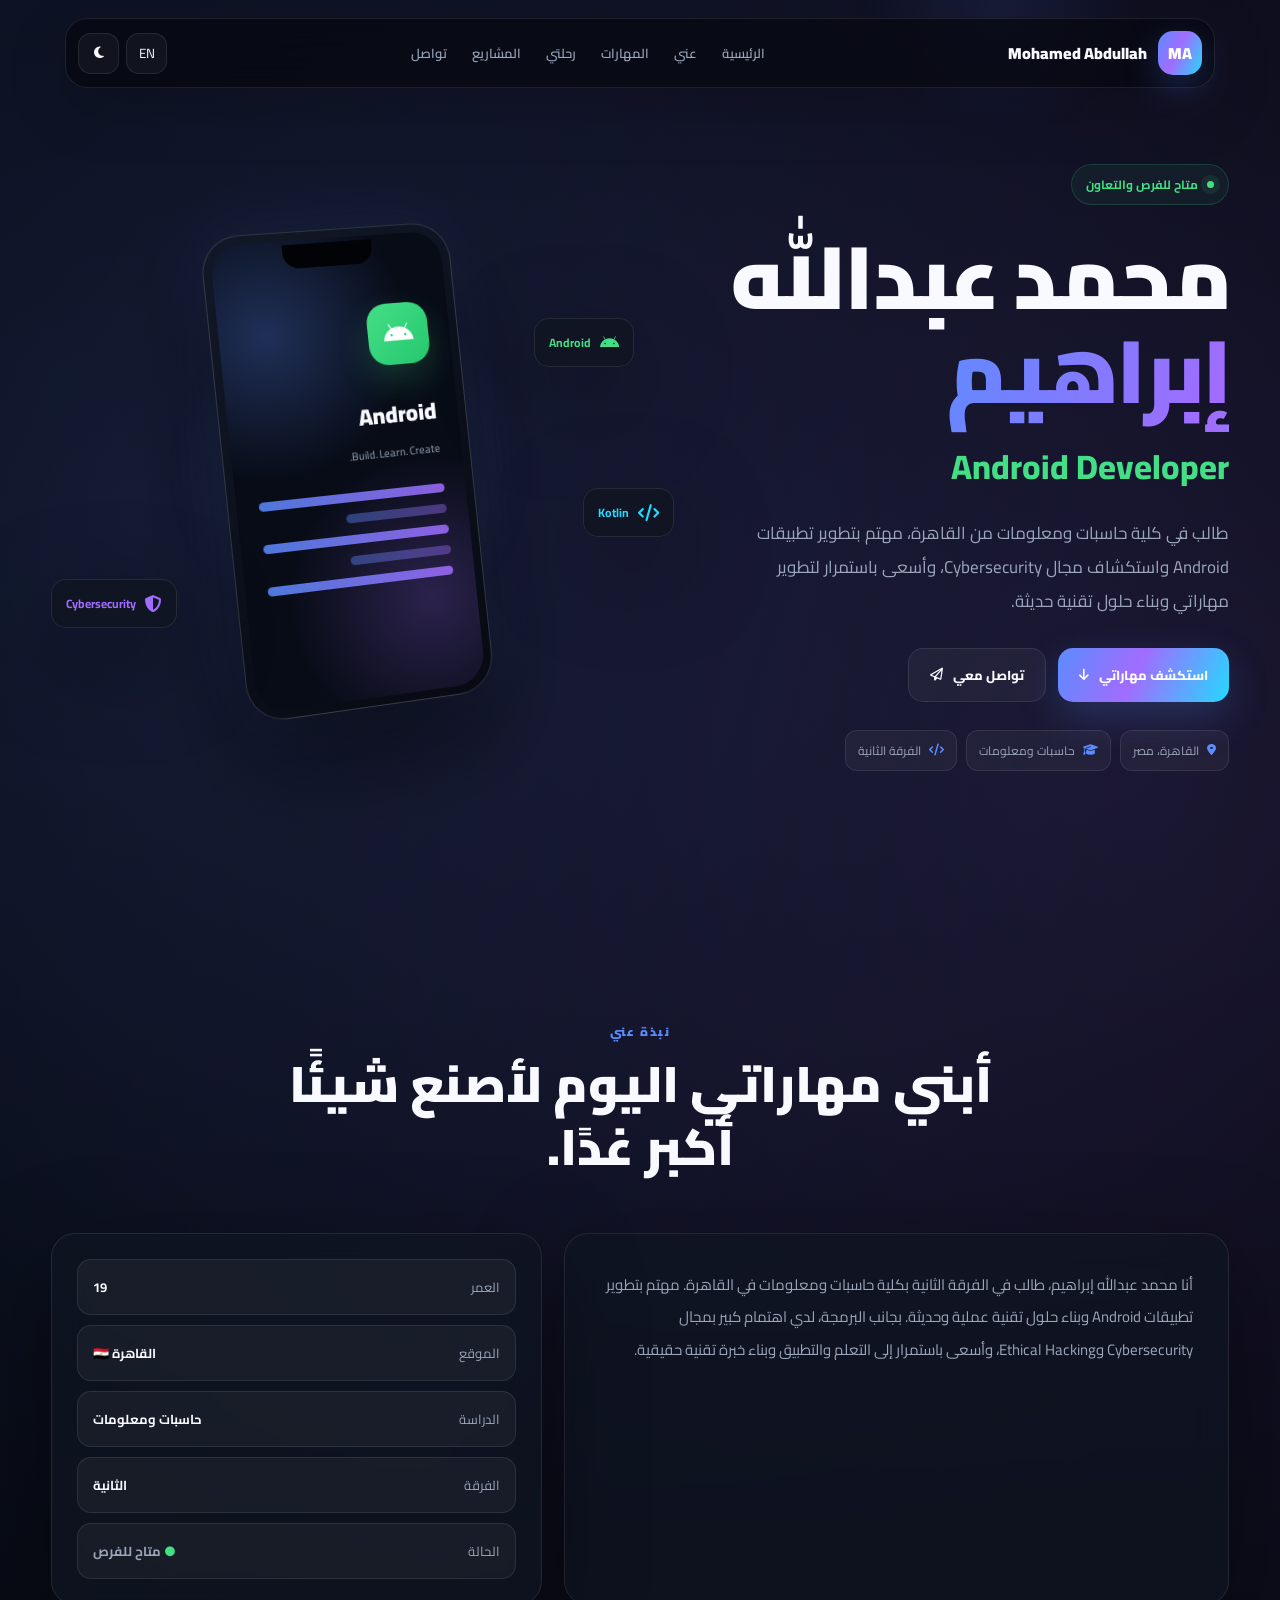
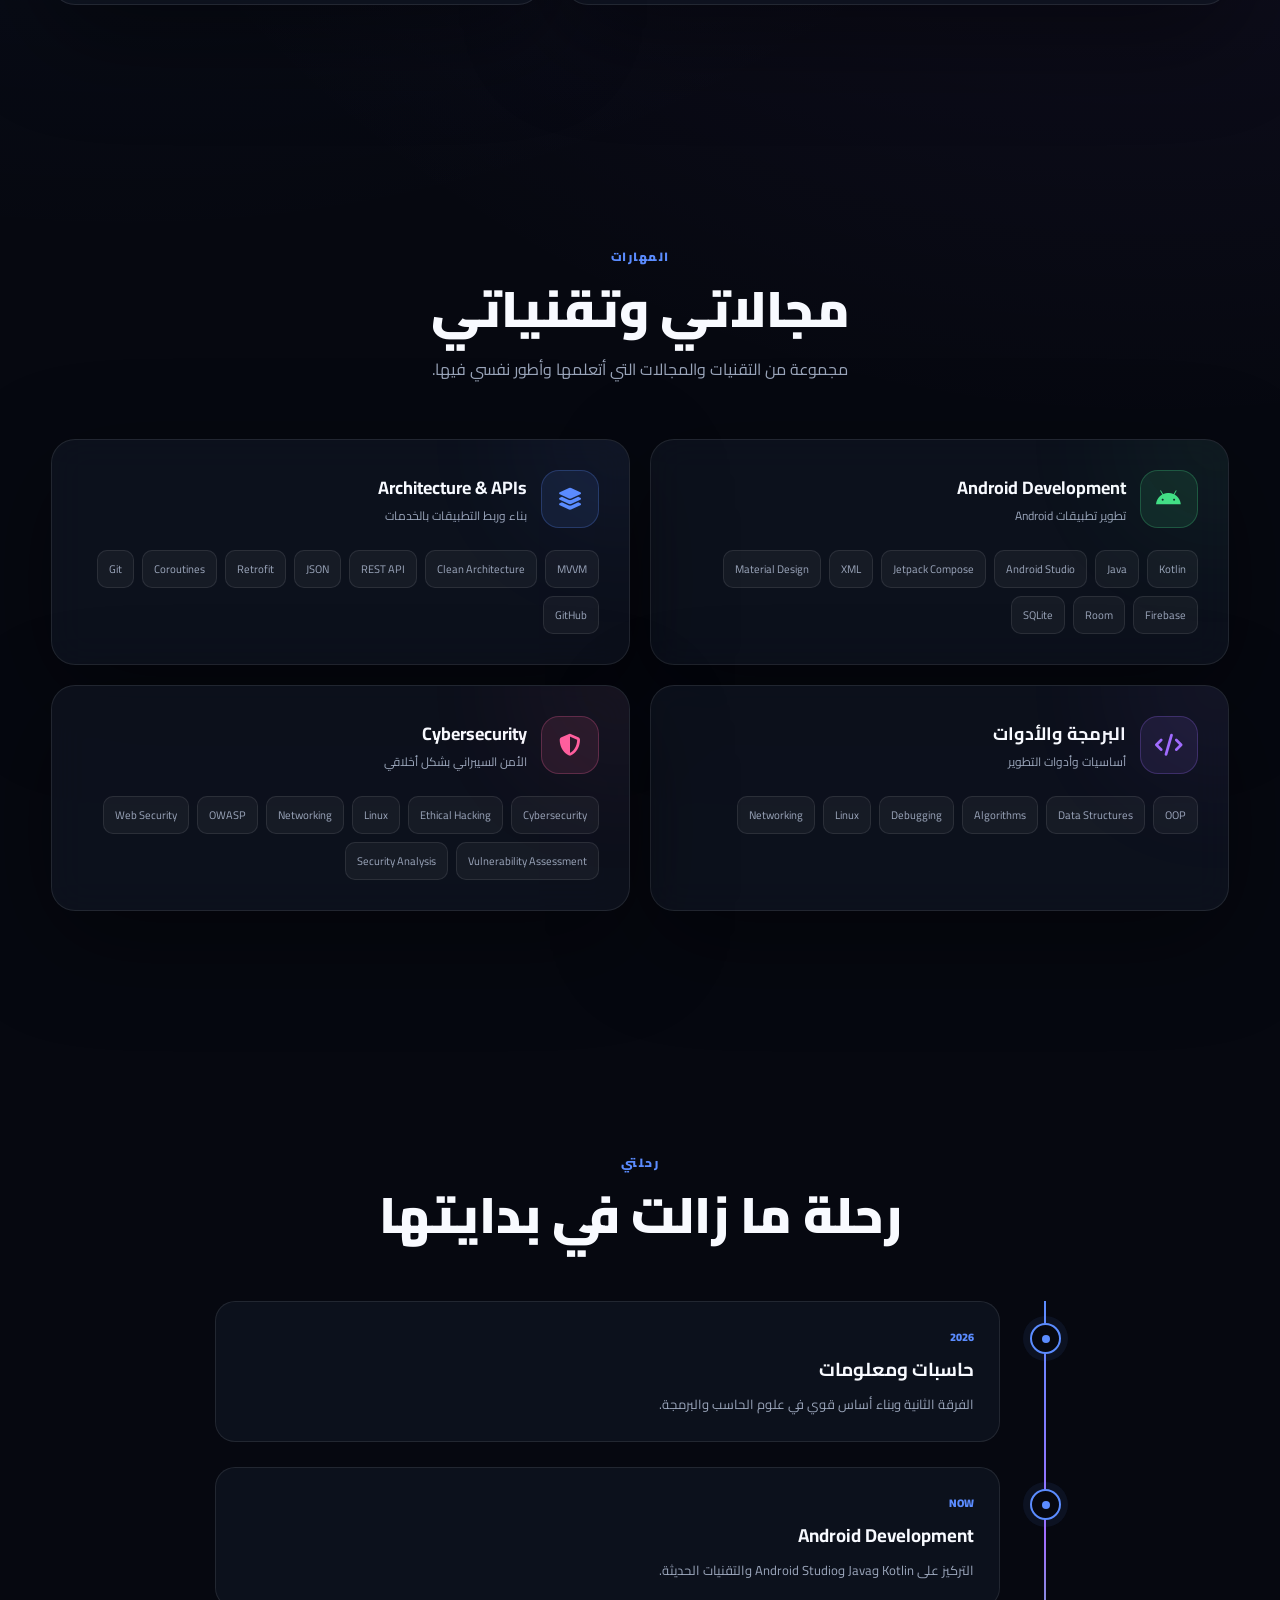
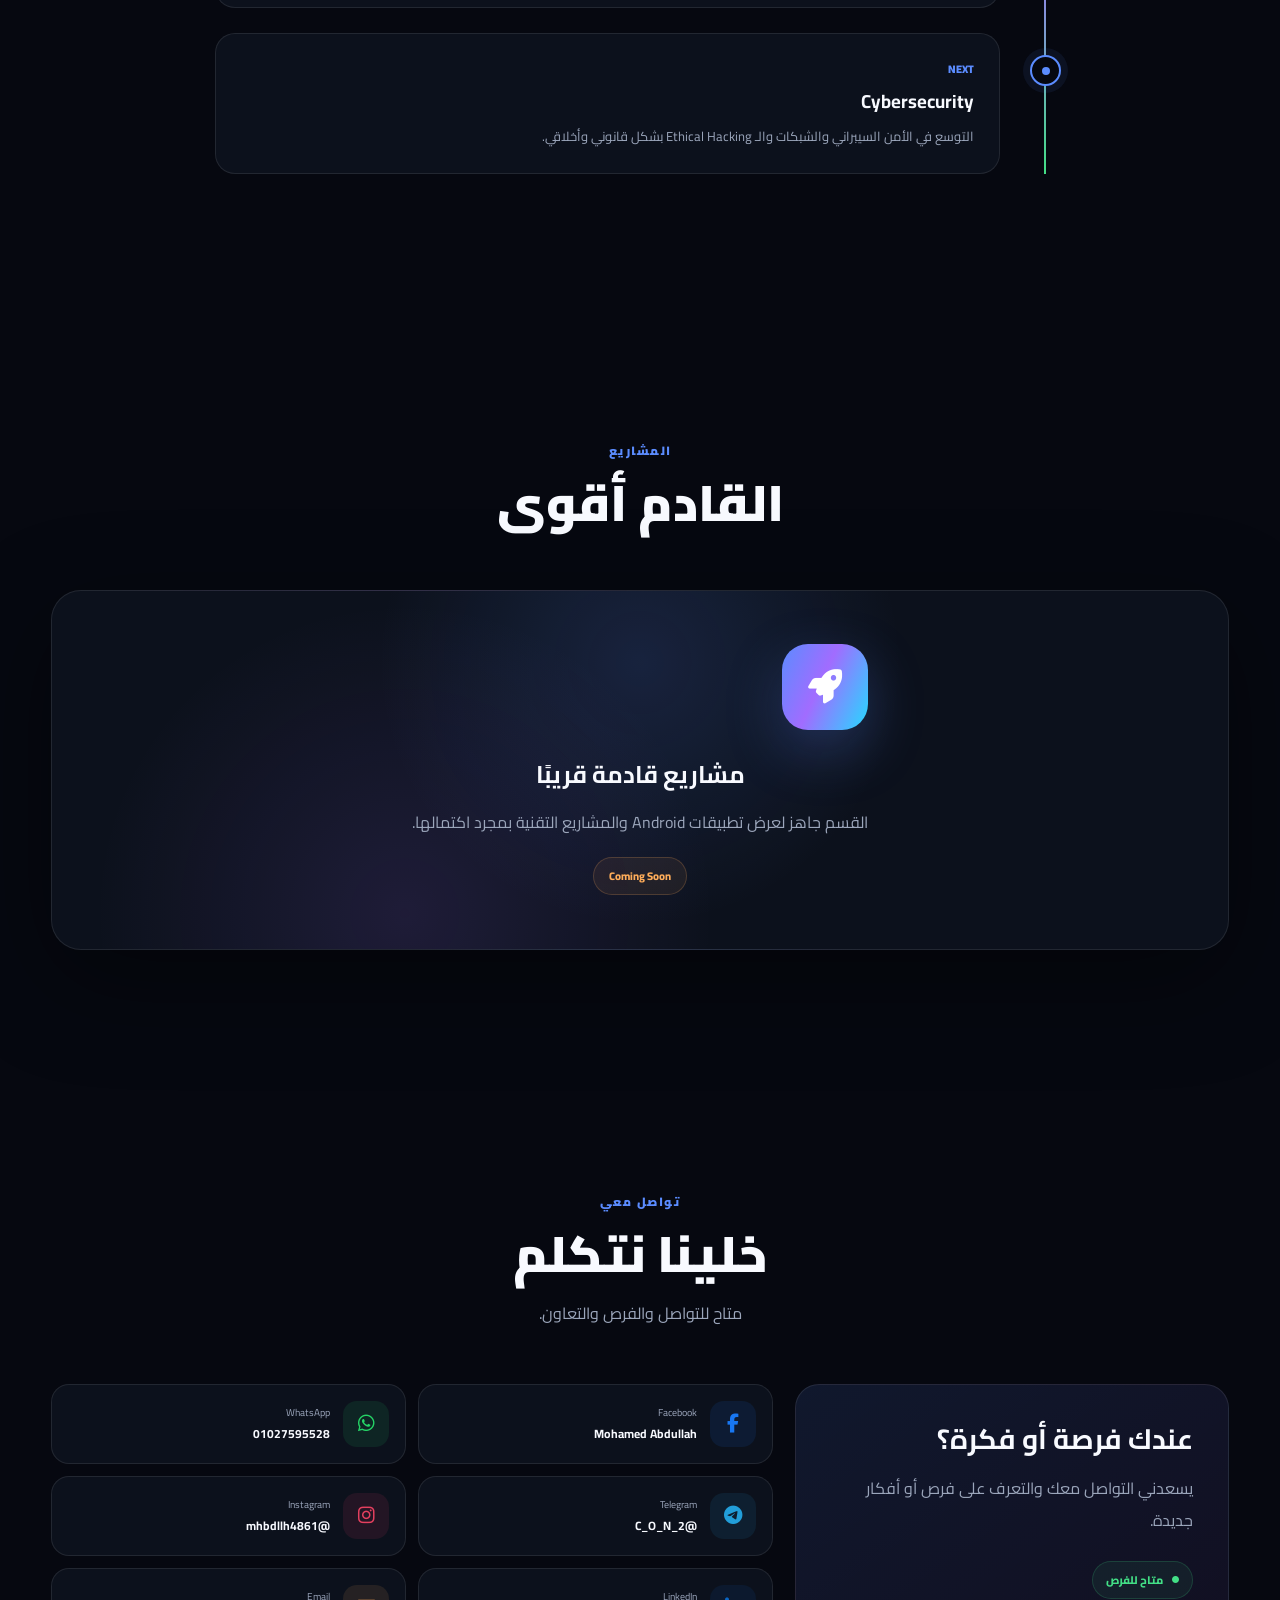
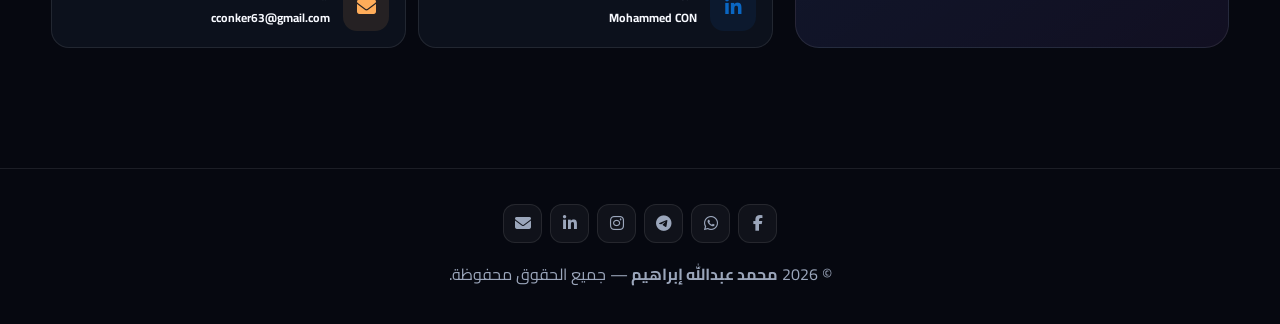
==== commit b7a4391f: "Update index.html" ====
--- a/index.html
+++ b/index.html
@@ -1,101 +1,87 @@
 <!DOCTYPE html>
 <html lang="ar" dir="rtl">
 <head>
-  <meta charset="UTF-8" />
-
-  <meta
-    name="viewport"
-    content="width=device-width, initial-scale=1.0"
-  />
+  <meta charset="UTF-8">
+  <meta name="viewport" content="width=device-width, initial-scale=1.0">
 
   <title>محمد عبدالله إبراهيم | Android Developer</title>
 
-  <meta
-    name="description"
-    content="محمد عبدالله إبراهيم - Android Developer من القاهرة، مصر، مهتم بتطوير تطبيقات Android وCybersecurity."
-  />
-
-  <meta
-    name="keywords"
-    content="محمد عبدالله إبراهيم, Android Developer, Kotlin, Java, Android, Cybersecurity, Egypt"
-  />
-
-  <meta name="author" content="Mohamed Abdullah Ibrahim" />
-
-  <meta property="og:title" content="محمد عبدالله إبراهيم | Android Developer" />
-  <meta
-    property="og:description"
-    content="Android Developer & Cybersecurity Enthusiast from Cairo, Egypt."
-  />
-  <meta property="og:type" content="website" />
-
-  <meta name="theme-color" content="#0b1020" />
-
-  <!-- Google Fonts -->
+  <meta name="description"
+        content="محمد عبدالله إبراهيم - Android Developer من القاهرة، مصر، مهتم بتطوير تطبيقات Android وCybersecurity.">
+
+  <meta name="author" content="Mohamed Abdullah Ibrahim">
+  <meta name="theme-color" content="#080b14">
+
   <link rel="preconnect" href="https://fonts.googleapis.com">
   <link rel="preconnect" href="https://fonts.gstatic.com" crossorigin>
 
   <link
-    href="https://fonts.googleapis.com/css2?family=Cairo:wght@400;500;600;700;800&family=Inter:wght@400;500;600;700;800&display=swap"
+    href="https://fonts.googleapis.com/css2?family=Cairo:wght@400;500;600;700;800;900&family=Inter:wght@400;500;600;700;800;900&display=swap"
     rel="stylesheet"
-  />
-
-  <!-- Font Awesome -->
+  >
+
   <link
     rel="stylesheet"
     href="https://cdnjs.cloudflare.com/ajax/libs/font-awesome/6.5.2/css/all.min.css"
-  />
+  >
 
   <style>
 
     /* =========================================================
-       ROOT
+       VARIABLES
     ========================================================= */
 
     :root {
-      --bg: #070b16;
-      --bg-soft: #0d1324;
-      --card: rgba(17, 24, 39, 0.72);
-
-      --text: #f7f9ff;
-      --text-soft: #aab4ca;
-      --border: rgba(255, 255, 255, 0.09);
-
-      --blue: #4f8cff;
-      --cyan: #20d9ff;
-      --purple: #9b6cff;
-      --green: #3ddc84;
-      --orange: #ff9f43;
+      --bg: #060810;
+      --bg2: #0a0e18;
+      --surface: rgba(16, 21, 34, .72);
+      --surface2: rgba(255,255,255,.045);
+
+      --text: #f8faff;
+      --muted: #9ba6bb;
+
+      --border: rgba(255,255,255,.09);
+
+      --blue: #5b8cff;
+      --cyan: #25d9ff;
+      --purple: #a16cff;
+      --green: #43df86;
+      --pink: #ff5f9e;
+      --orange: #ffad5a;
+
+      --radius: 24px;
 
       --gradient:
         linear-gradient(
-          120deg,
-          #4f8cff,
-          #9b6cff,
-          #20d9ff
+          115deg,
+          #5b8cff,
+          #a16cff 45%,
+          #25d9ff
         );
 
       --shadow:
-        0 25px 80px rgba(0, 0, 0, 0.35);
-
-      --radius: 24px;
-
-      --nav-bg: rgba(7, 11, 22, 0.72);
+        0 30px 100px rgba(0,0,0,.40);
+
+      --nav:
+        rgba(6,8,16,.72);
     }
 
     body.light {
-      --bg: #f5f7fb;
-      --bg-soft: #ffffff;
-      --card: rgba(255, 255, 255, 0.82);
+      --bg: #f5f7fc;
+      --bg2: #ffffff;
+      --surface: rgba(255,255,255,.78);
+      --surface2: rgba(15,23,42,.04);
 
       --text: #101828;
-      --text-soft: #667085;
-      --border: rgba(16, 24, 40, 0.10);
-
-      --nav-bg: rgba(255, 255, 255, 0.78);
+      --muted: #667085;
+
+      --border: rgba(15,23,42,.10);
+
+      --nav:
+        rgba(255,255,255,.76);
 
       --shadow:
-        0 25px 70px rgba(31, 41, 55, 0.12);
+        0 30px 90px rgba(31,41,55,.13);
     }
 
     /* =========================================================
@@ -113,42 +99,28 @@
     }
 
     body {
-      font-family: "Cairo", "Inter", sans-serif;
+      font-family: Cairo, Inter, sans-serif;
       background:
         radial-gradient(
-          circle at 15% 10%,
-          rgba(79, 140, 255, 0.12),
-          transparent 30%
+          circle at 10% 10%,
+          rgba(91,140,255,.13),
+          transparent 28%
         ),
         radial-gradient(
-          circle at 85% 20%,
-          rgba(155, 108, 255, 0.10),
+          circle at 90% 15%,
+          rgba(161,108,255,.12),
           transparent 28%
         ),
         var(--bg);
 
       color: var(--text);
-      line-height: 1.8;
       overflow-x: hidden;
-
-      transition:
-        background 0.4s ease,
-        color 0.4s ease;
-    }
-
-    body.light {
-      background:
-        radial-gradient(
-          circle at 10% 10%,
-          rgba(79, 140, 255, 0.08),
-          transparent 30%
-        ),
-        radial-gradient(
-          circle at 90% 20%,
-          rgba(155, 108, 255, 0.07),
-          transparent 28%
-        ),
-        var(--bg);
+      transition: .4s;
+    }
+
+    body::selection {
+      background: var(--blue);
+      color: white;
     }
 
     a {
@@ -157,63 +129,67 @@
     }
 
     button {
-      font: inherit;
-    }
-
-    img {
-      max-width: 100%;
-      display: block;
-    }
-
-    section {
-      position: relative;
-      padding: 110px 0;
-    }
+      font-family: inherit;
+    }
+
+    /* =========================================================
+       CURSOR GLOW
+    ========================================================= */
+
+    .cursor-glow {
+      position: fixed;
+      width: 280px;
+      height: 280px;
+
+      border-radius: 50%;
+
+      background:
+        radial-gradient(
+          circle,
+          rgba(91,140,255,.10),
+          transparent 70%
+        );
+
+      transform:
+        translate(-50%, -50%);
+
+      pointer-events: none;
+
+      z-index: 0;
+      transition: opacity .3s;
+    }
+
+    /* =========================================================
+       PROGRESS
+    ========================================================= */
+
+    #progress {
+      position: fixed;
+      top: 0;
+      right: 0;
+
+      width: 0%;
+      height: 3px;
+
+      background: var(--gradient);
+
+      z-index: 9999;
+    }
+
+    /* =========================================================
+       CONTAINER
+    ========================================================= */
 
     .container {
       width: min(1180px, 92%);
       margin: auto;
-    }
-
-    /* =========================================================
-       SCROLL PROGRESS
-    ========================================================= */
-
-    #progressBar {
-      position: fixed;
-      top: 0;
-      right: 0;
-      height: 3px;
-      width: 0%;
-      background: var(--gradient);
-      z-index: 9999;
-    }
-
-    /* =========================================================
-       BACKGROUND BLOBS
-    ========================================================= */
-
-    .blob {
-      position: absolute;
-      width: 300px;
-      height: 300px;
-      border-radius: 50%;
-      filter: blur(80px);
-      opacity: 0.18;
-      pointer-events: none;
-      z-index: -1;
-    }
-
-    .blob.blue {
-      background: var(--blue);
-    }
-
-    .blob.purple {
-      background: var(--purple);
-    }
-
-    .blob.green {
-      background: var(--green);
+      position: relative;
+      z-index: 2;
+    }
+
+    section {
+      padding: 120px 0;
+      position: relative;
     }
 
     /* =========================================================
@@ -222,117 +198,171 @@
 
     .navbar {
       position: fixed;
+
       top: 18px;
       left: 50%;
       transform: translateX(-50%);
-      width: min(1120px, 92%);
-      padding: 12px 18px;
-
-      background: var(--nav-bg);
+
+      width: min(1150px, 92%);
+
+      background: var(--nav);
+
       border: 1px solid var(--border);
-      backdrop-filter: blur(20px);
-      -webkit-backdrop-filter: blur(20px);
-
-      border-radius: 20px;
+
+      backdrop-filter: blur(22px);
+      -webkit-backdrop-filter: blur(22px);
+
+      border-radius: 22px;
+
       z-index: 1000;
 
-      box-shadow: var(--shadow);
+      box-shadow: 0 20px 60px rgba(0,0,0,.18);
     }
 
     .nav-inner {
+      min-height: 68px;
+
+      padding: 8px 12px;
+
       display: flex;
       align-items: center;
       justify-content: space-between;
-      gap: 20px;
-    }
-
-    .logo {
+
+      gap: 15px;
+    }
+
+    .brand {
       display: flex;
       align-items: center;
-      gap: 10px;
-      font-weight: 800;
-      font-size: 18px;
+      gap: 11px;
+
+      font-weight: 900;
       white-space: nowrap;
     }
 
-    .logo-mark {
-      width: 40px;
-      height: 40px;
-      border-radius: 13px;
+    .brand-icon {
+      width: 44px;
+      height: 44px;
 
       display: grid;
       place-items: center;
 
+      border-radius: 15px;
+
+      color: white;
+
       background: var(--gradient);
-      color: white;
 
       box-shadow:
-        0 10px 30px rgba(79, 140, 255, 0.25);
+        0 12px 35px rgba(91,140,255,.25);
+
+      transition: .35s;
+    }
+
+    .brand:hover .brand-icon {
+      transform:
+        rotate(-7deg)
+        scale(1.08);
+
+      box-shadow:
+        0 15px 45px rgba(161,108,255,.35);
     }
 
     .nav-links {
       display: flex;
       align-items: center;
-      gap: 22px;
+      gap: 25px;
     }
 
     .nav-links a {
-      color: var(--text-soft);
-      font-size: 14px;
-      transition: 0.3s;
       position: relative;
+
+      color: var(--muted);
+
+      font-size: 13px;
+      font-weight: 600;
+
+      padding: 10px 0;
+
+      transition: .3s;
+    }
+
+    .nav-links a::before {
+      content: "";
+
+      position: absolute;
+
+      bottom: 0;
+      right: 0;
+
+      width: 0;
+      height: 2px;
+
+      border-radius: 10px;
+
+      background: var(--gradient);
+
+      transition: .35s;
     }
 
     .nav-links a:hover {
       color: var(--text);
     }
 
-    .nav-links a::after {
-      content: "";
-      position: absolute;
-      bottom: -6px;
-      right: 0;
-      width: 0;
-      height: 2px;
-      border-radius: 2px;
-      background: var(--gradient);
-      transition: 0.3s;
-    }
-
-    .nav-links a:hover::after {
+    .nav-links a:hover::before {
       width: 100%;
     }
 
     .nav-actions {
       display: flex;
       align-items: center;
-      gap: 8px;
-    }
-
-    .icon-btn {
-      width: 40px;
-      height: 40px;
-
-      border-radius: 12px;
+      gap: 7px;
+    }
+
+    .nav-btn {
+      width: 41px;
+      height: 41px;
+
       border: 1px solid var(--border);
 
-      background: rgba(255, 255, 255, 0.03);
+      border-radius: 13px;
+
+      background: var(--surface2);
+
       color: var(--text);
 
-      cursor: pointer;
       display: grid;
       place-items: center;
 
-      transition: 0.3s;
-    }
-
-    .icon-btn:hover {
+      cursor: pointer;
+
+      transition:
+        background .25s,
+        color .25s,
+        border .25s,
+        transform .2s;
+    }
+
+    .nav-btn:hover {
+      color: white;
+
+      background:
+        linear-gradient(
+          135deg,
+          var(--blue),
+          var(--purple)
+        );
+
+      border-color: transparent;
+
       transform: translateY(-2px);
-      border-color: rgba(79, 140, 255, 0.45);
-      background: rgba(79, 140, 255, 0.10);
-    }
-
-    .menu-btn {
+    }
+
+    .nav-btn:active {
+      transform: scale(.90);
+    }
+
+    .menu {
       display: none;
     }
 
@@ -342,461 +372,755 @@
 
     .hero {
       min-height: 100vh;
+
       display: flex;
       align-items: center;
-      padding-top: 150px;
+
+      padding-top: 155px;
+
       overflow: hidden;
     }
 
     .hero-grid {
       display: grid;
-      grid-template-columns: 1.1fr 0.9fr;
+
+      grid-template-columns: 1.08fr .92fr;
+
+      gap: 70px;
+
       align-items: center;
-      gap: 70px;
     }
 
     [dir="rtl"] .hero-grid {
-      grid-template-columns: 0.9fr 1.1fr;
+      grid-template-columns: .92fr 1.08fr;
     }
 
     .hero-content {
-      animation: heroIn 0.9s ease both;
-    }
-
-    @keyframes heroIn {
-      from {
+      position: relative;
+    }
+
+    .status {
+      display: inline-flex;
+
+      align-items: center;
+      gap: 9px;
+
+      padding: 8px 14px;
+
+      border-radius: 999px;
+
+      border: 1px solid rgba(67,223,134,.18);
+
+      background:
+        rgba(67,223,134,.055);
+
+      color: var(--green);
+
+      font-size: 12px;
+      font-weight: 700;
+
+      margin-bottom: 25px;
+    }
+
+    .status-dot {
+      width: 7px;
+      height: 7px;
+
+      border-radius: 50%;
+
+      background: var(--green);
+
+      box-shadow:
+        0 0 0 6px rgba(67,223,134,.09);
+    }
+
+    .hero h1 {
+      font-size: clamp(45px, 7vw, 88px);
+
+      line-height: 1.06;
+
+      font-weight: 900;
+
+      letter-spacing: -3px;
+
+      margin-bottom: 18px;
+    }
+
+    .gradient {
+      background: var(--gradient);
+
+      -webkit-background-clip: text;
+      background-clip: text;
+
+      color: transparent;
+
+      background-size: 200% 200%;
+
+      animation:
+        gradientMove 5s ease infinite;
+    }
+
+    @keyframes gradientMove {
+      0%,100% {
+        background-position: 0% 50%;
+      }
+
+      50% {
+        background-position: 100% 50%;
+      }
+    }
+
+    .role {
+      font-size: clamp(22px, 3vw, 34px);
+
+      font-weight: 800;
+
+      margin-bottom: 18px;
+    }
+
+    .role span {
+      color: var(--green);
+    }
+
+    .hero-description {
+      max-width: 670px;
+
+      color: var(--muted);
+
+      font-size: 17px;
+
+      line-height: 2;
+
+      margin-bottom: 30px;
+    }
+
+    .buttons {
+      display: flex;
+
+      flex-wrap: wrap;
+
+      gap: 12px;
+    }
+
+    .btn {
+      position: relative;
+
+      display: inline-flex;
+
+      align-items: center;
+      justify-content: center;
+
+      gap: 10px;
+
+      padding: 14px 21px;
+
+      border-radius: 15px;
+
+      border: 1px solid var(--border);
+
+      font-size: 13px;
+      font-weight: 800;
+
+      cursor: pointer;
+
+      overflow: hidden;
+
+      transition:
+        transform .25s,
+        box-shadow .25s,
+        background .25s;
+    }
+
+    .btn::after {
+      content: "";
+
+      position: absolute;
+
+      width: 10px;
+      height: 10px;
+
+      border-radius: 50%;
+
+      background: rgba(255,255,255,.35);
+
+      transform: scale(0);
+
+      opacity: 0;
+    }
+
+    .btn:active::after {
+      animation: ripple .5s ease;
+    }
+
+    @keyframes ripple {
+      to {
+        transform: scale(30);
         opacity: 0;
-        transform: translateY(25px);
-      }
-
-      to {
-        opacity: 1;
-        transform: translateY(0);
-      }
-    }
-
-    .eyebrow {
+      }
+    }
+
+    .primary {
+      color: white;
+
+      background: var(--gradient);
+
+      border: none;
+
+      box-shadow:
+        0 15px 40px rgba(91,140,255,.22);
+    }
+
+    .primary:hover {
+      transform: translateY(-4px);
+
+      box-shadow:
+        0 22px 55px rgba(91,140,255,.35);
+    }
+
+    .primary:active {
+      transform: scale(.96);
+    }
+
+    .secondary {
+      background: var(--surface2);
+
+      color: var(--text);
+    }
+
+    .secondary:hover {
+      background:
+        rgba(37,217,255,.09);
+
+      border-color:
+        rgba(37,217,255,.35);
+
+      color: var(--cyan);
+
+      transform: translateY(-4px);
+    }
+
+    .secondary:active {
+      transform: scale(.96);
+    }
+
+    .meta-row {
+      display: flex;
+      flex-wrap: wrap;
+
+      gap: 9px;
+
+      margin-top: 28px;
+    }
+
+    .meta {
       display: inline-flex;
+
       align-items: center;
       gap: 8px;
 
-      padding: 7px 13px;
+      padding: 8px 12px;
+
+      border-radius: 12px;
 
       border: 1px solid var(--border);
-      border-radius: 999px;
-
-      color: var(--text-soft);
-      background: rgba(255, 255, 255, 0.025);
-
-      font-size: 13px;
-      margin-bottom: 22px;
-    }
-
-    .eyebrow i {
-      color: var(--green);
-      font-size: 8px;
-    }
-
-    .hero h1 {
-      font-size: clamp(42px, 6vw, 78px);
-      line-height: 1.12;
-      letter-spacing: -2px;
-      font-weight: 800;
-      margin-bottom: 16px;
-    }
-
-    .gradient-text {
-      background: var(--gradient);
-      -webkit-background-clip: text;
-      background-clip: text;
-      color: transparent;
-    }
-
-    .hero-role {
-      font-size: clamp(21px, 3vw, 32px);
-      font-weight: 700;
-      margin-bottom: 18px;
-    }
-
-    .hero-description {
-      max-width: 650px;
-      color: var(--text-soft);
-      font-size: 17px;
-      margin-bottom: 30px;
-    }
-
-    .hero-buttons {
-      display: flex;
-      flex-wrap: wrap;
-      gap: 13px;
-    }
-
-    .btn {
-      display: inline-flex;
-      align-items: center;
-      justify-content: center;
-      gap: 10px;
-
-      padding: 13px 21px;
-      border-radius: 14px;
-
-      border: 1px solid var(--border);
-
-      cursor: pointer;
-      transition: 0.3s;
-
-      font-weight: 700;
-      font-size: 14px;
-    }
-
-    .btn-primary {
-      background: var(--gradient);
-      color: white;
-      border: none;
-
-      box-shadow:
-        0 12px 35px rgba(79, 140, 255, 0.20);
-    }
-
-    .btn-primary:hover {
-      transform: translateY(-3px);
-      box-shadow:
-        0 18px 45px rgba(79, 140, 255, 0.32);
-    }
-
-    .btn-outline {
-      background: rgba(255, 255, 255, 0.025);
-      color: var(--text);
-    }
-
-    .btn-outline:hover {
-      transform: translateY(-3px);
-      border-color: rgba(79, 140, 255, 0.45);
-    }
-
-    .hero-meta {
-      display: flex;
-      flex-wrap: wrap;
-      gap: 10px;
-      margin-top: 28px;
-    }
-
-    .meta {
-      color: var(--text-soft);
-      font-size: 13px;
-
-      padding: 8px 12px;
-
-      background: rgba(255, 255, 255, 0.025);
-      border: 1px solid var(--border);
-      border-radius: 12px;
-    }
-
-    /* HERO VISUAL */
-
-    .hero-visual {
-      min-height: 470px;
-      position: relative;
+
+      background: var(--surface2);
+
+      color: var(--muted);
+
+      font-size: 12px;
+    }
+
+    .meta i {
+      color: var(--blue);
+    }
+
+    /* =========================================================
+       HERO VISUAL
+    ========================================================= */
+
+    .hero-art {
+      min-height: 500px;
 
       display: grid;
       place-items: center;
 
-      animation: visualIn 1s ease 0.2s both;
-    }
-
-    @keyframes visualIn {
-      from {
-        opacity: 0;
-        transform: scale(0.92);
-      }
-
-      to {
-        opacity: 1;
-        transform: scale(1);
-      }
-    }
-
-    .visual-orbit {
-      width: 350px;
-      height: 350px;
+      position: relative;
+    }
+
+    .halo {
+      position: absolute;
+
+      width: 390px;
+      height: 390px;
 
       border-radius: 50%;
 
-      border: 1px solid rgba(79, 140, 255, 0.22);
+      background:
+        radial-gradient(
+          circle,
+          rgba(91,140,255,.17),
+          transparent 65%
+        );
+
+      filter: blur(8px);
+    }
+
+    .phone {
+      width: 250px;
+      height: 480px;
+
+      border-radius: 38px;
 
       position: relative;
-
-      animation: rotate 22s linear infinite;
-    }
-
-    @keyframes rotate {
-      to {
-        transform: rotate(360deg);
-      }
-    }
-
-    .visual-orbit::before {
-      content: "";
-      position: absolute;
-      inset: 35px;
-
-      border-radius: 50%;
-
-      border: 1px dashed rgba(155, 108, 255, 0.25);
-    }
-
-    .visual-core {
-      position: absolute;
-      inset: 50%;
-      transform: translate(-50%, -50%);
-
-      width: 170px;
-      height: 170px;
-
-      border-radius: 45px;
-
-      display: grid;
-      place-items: center;
 
       background:
         linear-gradient(
           145deg,
-          rgba(79, 140, 255, 0.18),
-          rgba(155, 108, 255, 0.14)
+          #111827,
+          #070a12
         );
 
-      border: 1px solid rgba(255, 255, 255, 0.12);
+      border: 1px solid rgba(255,255,255,.16);
 
       box-shadow:
-        0 30px 80px rgba(0, 0, 0, 0.35),
-        inset 0 0 50px rgba(79, 140, 255, 0.08);
-
-      animation: float 4s ease-in-out infinite;
-    }
-
-    @keyframes float {
-      0%, 100% {
-        transform: translate(-50%, -50%) translateY(0);
+        0 45px 100px rgba(0,0,0,.55),
+        0 0 70px rgba(91,140,255,.12);
+
+      transform:
+        rotate(-6deg)
+        perspective(800px)
+        rotateY(7deg);
+
+      animation: phoneFloat 5s ease-in-out infinite;
+
+      overflow: hidden;
+    }
+
+    @keyframes phoneFloat {
+      0%,100% {
+        transform:
+          translateY(0)
+          rotate(-6deg)
+          perspective(800px)
+          rotateY(7deg);
       }
 
       50% {
-        transform: translate(-50%, -50%) translateY(-12px);
-      }
-    }
-
-    .visual-core i {
-      font-size: 65px;
-      background: var(--gradient);
-      -webkit-background-clip: text;
-      background-clip: text;
-      color: transparent;
-    }
-
-    .orbit-icon {
+        transform:
+          translateY(-13px)
+          rotate(-4deg)
+          perspective(800px)
+          rotateY(7deg);
+      }
+    }
+
+    .phone::before {
+      content: "";
+
       position: absolute;
 
-      width: 56px;
-      height: 56px;
-
-      border-radius: 18px;
+      top: 12px;
+      left: 50%;
+
+      transform: translateX(-50%);
+
+      width: 90px;
+      height: 24px;
+
+      border-radius: 0 0 16px 16px;
+
+      background: #020307;
+
+      z-index: 3;
+    }
+
+    .phone-screen {
+      position: absolute;
+
+      inset: 8px;
+
+      border-radius: 31px;
+
+      overflow: hidden;
+
+      background:
+        radial-gradient(
+          circle at 20% 20%,
+          rgba(91,140,255,.28),
+          transparent 35%
+        ),
+        radial-gradient(
+          circle at 80% 80%,
+          rgba(161,108,255,.23),
+          transparent 35%
+        ),
+        #080c17;
+
+      padding: 70px 22px 25px;
+    }
+
+    .screen-logo {
+      width: 62px;
+      height: 62px;
+
+      border-radius: 20px;
 
       display: grid;
       place-items: center;
 
-      background: var(--bg-soft);
+      color: white;
+
+      font-size: 27px;
+
+      background:
+        linear-gradient(
+          135deg,
+          var(--green),
+          #26c76f
+        );
+
+      box-shadow:
+        0 15px 35px rgba(67,223,134,.20);
+
+      margin-bottom: 28px;
+    }
+
+    .screen-title {
+      font-size: 23px;
+      font-weight: 900;
+
+      margin-bottom: 8px;
+    }
+
+    .screen-subtitle {
+      color: #94a3b8;
+
+      font-size: 11px;
+
+      line-height: 1.8;
+
+      margin-bottom: 25px;
+    }
+
+    .screen-line {
+      height: 9px;
+
+      border-radius: 20px;
+
+      background:
+        linear-gradient(
+          90deg,
+          var(--blue),
+          var(--purple)
+        );
+
+      margin-bottom: 12px;
+
+      opacity: .85;
+    }
+
+    .screen-line.small {
+      width: 55%;
+      opacity: .4;
+    }
+
+    .floating-chip {
+      position: absolute;
+
+      padding: 12px 14px;
+
+      display: flex;
+
+      align-items: center;
+
+      gap: 9px;
+
+      border-radius: 15px;
+
+      background: rgba(15,20,33,.8);
 
       border: 1px solid var(--border);
 
+      backdrop-filter: blur(15px);
+
       box-shadow: var(--shadow);
 
-      color: var(--text);
+      font-size: 12px;
+      font-weight: 700;
 
       animation:
-        counterRotate 22s linear infinite;
-    }
-
-    @keyframes counterRotate {
-      to {
-        transform: rotate(-360deg);
-      }
-    }
-
-    .orbit-icon:nth-child(1) {
-      top: -15px;
-      left: 50%;
+        chipFloat 4s ease-in-out infinite;
+    }
+
+    .floating-chip i {
+      font-size: 17px;
+    }
+
+    .chip-one {
+      top: 100px;
+      right: 15px;
+
       color: var(--green);
     }
 
-    .orbit-icon:nth-child(2) {
-      right: -10px;
-      top: 50%;
+    .chip-two {
+      bottom: 90px;
+      left: 0;
+
+      color: var(--purple);
+
+      animation-delay: 1s;
+    }
+
+    .chip-three {
+      top: 270px;
+      right: -25px;
+
+      color: var(--cyan);
+
+      animation-delay: 2s;
+    }
+
+    @keyframes chipFloat {
+      0%,100% {
+        transform: translateY(0);
+      }
+
+      50% {
+        transform: translateY(-9px);
+      }
+    }
+
+    /* =========================================================
+       SECTION TITLES
+    ========================================================= */
+
+    .section-head {
+      max-width: 720px;
+
+      margin: 0 auto 55px;
+
+      text-align: center;
+    }
+
+    .kicker {
       color: var(--blue);
-    }
-
-    .orbit-icon:nth-child(3) {
-      bottom: -15px;
-      left: 50%;
-      color: var(--purple);
-    }
-
-    .orbit-icon:nth-child(4) {
-      left: -10px;
-      top: 50%;
-      color: var(--cyan);
-    }
-
-    /* =========================================================
-       SECTION HEAD
-    ========================================================= */
-
-    .section-head {
-      text-align: center;
-      max-width: 720px;
-      margin: 0 auto 55px;
-    }
-
-    .section-kicker {
-      color: var(--blue);
-      font-size: 13px;
-      font-weight: 800;
-      letter-spacing: 1px;
-      margin-bottom: 8px;
+
+      font-size: 12px;
+
+      font-weight: 900;
+
+      letter-spacing: 1.5px;
+
+      margin-bottom: 10px;
     }
 
     .section-title {
-      font-size: clamp(30px, 4vw, 48px);
+      font-size: clamp(31px, 4vw, 50px);
+
       line-height: 1.25;
+
+      font-weight: 900;
+
       margin-bottom: 13px;
     }
 
     .section-description {
-      color: var(--text-soft);
+      color: var(--muted);
+
+      line-height: 1.9;
     }
 
     /* =========================================================
        ABOUT
     ========================================================= */
 
-    .about-grid {
+    .about-layout {
       display: grid;
-      grid-template-columns: 1fr 1fr;
-      gap: 25px;
-    }
-
-    .glass-card {
-      background: var(--card);
+
+      grid-template-columns: 1.15fr .85fr;
+
+      gap: 22px;
+    }
+
+    .glass {
+      background: var(--surface);
+
       border: 1px solid var(--border);
 
       border-radius: var(--radius);
 
-      padding: 30px;
-
-      backdrop-filter: blur(20px);
-      -webkit-backdrop-filter: blur(20px);
+      backdrop-filter: blur(18px);
 
       box-shadow: var(--shadow);
 
-      transition: 0.35s;
-    }
-
-    .glass-card:hover {
-      transform: translateY(-6px);
-      border-color: rgba(79, 140, 255, 0.25);
-    }
-
-    .about-text {
-      color: var(--text-soft);
-      line-height: 2;
-    }
-
-    .info-list {
-      display: grid;
-      gap: 14px;
-    }
-
-    .info-item {
+      transition:
+        transform .35s,
+        border .35s,
+        box-shadow .35s;
+    }
+
+    .glass:hover {
+      transform: translateY(-7px);
+
+      border-color:
+        rgba(91,140,255,.28);
+
+      box-shadow:
+        0 35px 100px rgba(0,0,0,.32),
+        0 0 40px rgba(91,140,255,.05);
+    }
+
+    .about-main {
+      padding: 35px;
+    }
+
+    .about-main p {
+      color: var(--muted);
+
+      line-height: 2.15;
+
+      font-size: 15px;
+    }
+
+    .info {
+      padding: 25px;
+    }
+
+    .info-row {
       display: flex;
-      align-items: center;
+
       justify-content: space-between;
-      gap: 20px;
-
-      padding: 14px;
-
-      background: rgba(255, 255, 255, 0.025);
+
+      gap: 15px;
+
+      padding: 15px;
+
+      border-radius: 14px;
+
+      background: var(--surface2);
 
       border: 1px solid var(--border);
-      border-radius: 14px;
-    }
-
-    .info-item span:first-child {
-      color: var(--text-soft);
-    }
-
-    .info-item strong {
-      color: var(--text);
+
+      margin-bottom: 10px;
+
+      font-size: 13px;
+    }
+
+    .info-row:last-child {
+      margin-bottom: 0;
+    }
+
+    .info-row span {
+      color: var(--muted);
+    }
+
+    .info-row strong {
+      text-align: left;
     }
 
     /* =========================================================
        SKILLS
     ========================================================= */
 
-    .skills-grid {
+    .skills {
       display: grid;
-      grid-template-columns: repeat(2, 1fr);
-      gap: 22px;
-    }
-
-    .skill-card {
+
+      grid-template-columns:
+        repeat(2, 1fr);
+
+      gap: 20px;
+    }
+
+    .skill {
+      --accent: var(--blue);
+
+      padding: 30px;
+
       position: relative;
+
       overflow: hidden;
-    }
-
-    .skill-card::before {
+
+      transition: .35s;
+    }
+
+    .skill::after {
       content: "";
+
       position: absolute;
 
-      width: 120px;
-      height: 120px;
+      width: 180px;
+      height: 180px;
 
       border-radius: 50%;
 
       background: var(--accent);
 
-      filter: blur(60px);
-
-      opacity: 0.12;
-
-      top: -60px;
-      right: -50px;
+      opacity: .08;
+
+      filter: blur(70px);
+
+      top: -90px;
+      right: -80px;
+
+      transition: .4s;
+    }
+
+    .skill:hover::after {
+      opacity: .18;
+
+      transform: scale(1.3);
+    }
+
+    .skill:hover {
+      border-color:
+        color-mix(
+          in srgb,
+          var(--accent) 40%,
+          transparent
+        );
+
+      box-shadow:
+        0 25px 80px rgba(0,0,0,.28),
+        0 0 40px
+        color-mix(
+          in srgb,
+          var(--accent) 10%,
+          transparent
+        );
     }
 
     .skill-head {
       display: flex;
+
       align-items: center;
-      gap: 15px;
+
+      gap: 14px;
 
       margin-bottom: 22px;
     }
 
     .skill-icon {
-      width: 55px;
-      height: 55px;
-
-      border-radius: 17px;
+      width: 58px;
+      height: 58px;
 
       display: grid;
       place-items: center;
+
+      border-radius: 18px;
 
       color: var(--accent);
 
       background:
         color-mix(
           in srgb,
-          var(--accent) 12%,
+          var(--accent) 10%,
           transparent
         );
 
-      border: 1px solid
+      border:
+        1px solid
         color-mix(
           in srgb,
           var(--accent) 25%,
@@ -804,43 +1128,77 @@
         );
 
       font-size: 22px;
-    }
-
-    .skill-head h3 {
-      font-size: 19px;
-    }
-
-    .skill-head p {
-      color: var(--text-soft);
-      font-size: 13px;
+
+      transition: .3s;
+    }
+
+    .skill:hover .skill-icon {
+      color: white;
+
+      background: var(--accent);
+
+      transform:
+        rotate(-5deg)
+        scale(1.06);
+
+      box-shadow:
+        0 12px 35px
+        color-mix(
+          in srgb,
+          var(--accent) 25%,
+          transparent
+        );
+    }
+
+    .skill h3 {
+      font-size: 18px;
+    }
+
+    .skill p {
+      color: var(--muted);
+
+      font-size: 12px;
     }
 
     .tags {
       display: flex;
+
       flex-wrap: wrap;
-      gap: 9px;
+
+      gap: 8px;
     }
 
     .tag {
-      padding: 8px 12px;
+      padding: 8px 11px;
 
       border-radius: 10px;
 
-      background: rgba(255, 255, 255, 0.035);
+      color: var(--muted);
+
+      background: var(--surface2);
 
       border: 1px solid var(--border);
 
-      color: var(--text-soft);
-
-      font-size: 12px;
-
-      transition: 0.25s;
+      font-size: 11px;
+
+      cursor: default;
+
+      transition: .25s;
     }
 
     .tag:hover {
-      color: var(--text);
-      transform: translateY(-2px);
-      border-color: rgba(79, 140, 255, 0.35);
+      color: white;
+
+      background:
+        linear-gradient(
+          135deg,
+          var(--blue),
+          var(--purple)
+        );
+
+      border-color: transparent;
+
+      transform: translateY(-3px);
     }
 
     /* =========================================================
@@ -848,19 +1206,22 @@
     ========================================================= */
 
     .timeline {
+      max-width: 850px;
+
+      margin: auto;
+
       position: relative;
-      max-width: 850px;
-      margin: auto;
     }
 
     .timeline::before {
       content: "";
+
       position: absolute;
 
       top: 0;
       bottom: 0;
 
-      right: 22px;
+      right: 19px;
 
       width: 2px;
 
@@ -873,7 +1234,7 @@
     }
 
     [dir="ltr"] .timeline::before {
-      left: 22px;
+      left: 19px;
       right: auto;
     }
 
@@ -882,7 +1243,7 @@
 
       padding-right: 65px;
 
-      margin-bottom: 35px;
+      margin-bottom: 25px;
     }
 
     [dir="ltr"] .timeline-item {
@@ -893,354 +1254,407 @@
     .timeline-dot {
       position: absolute;
 
-      right: 8px;
-      top: 4px;
-
-      width: 30px;
-      height: 30px;
-
-      border-radius: 50%;
-
-      background: var(--bg);
-
-      border: 2px solid var(--blue);
+      top: 22px;
+      right: 4px;
+
+      width: 31px;
+      height: 31px;
 
       display: grid;
       place-items: center;
 
+      border-radius: 50%;
+
+      background: var(--bg);
+
+      border: 2px solid var(--blue);
+
       box-shadow:
-        0 0 0 7px rgba(79, 140, 255, 0.08);
+        0 0 0 7px rgba(91,140,255,.08);
     }
 
     [dir="ltr"] .timeline-dot {
-      left: 8px;
+      left: 4px;
       right: auto;
     }
 
     .timeline-dot::after {
       content: "";
+
       width: 8px;
       height: 8px;
+
       border-radius: 50%;
+
       background: var(--blue);
     }
 
     .timeline-card {
-      padding: 24px;
-
-      background: var(--card);
+      padding: 25px;
+
+      background: var(--surface);
+
       border: 1px solid var(--border);
 
       border-radius: 20px;
-    }
-
-    .timeline-year {
+
+      transition: .3s;
+    }
+
+    .timeline-card:hover {
+      transform: translateX(-5px);
+
+      border-color:
+        rgba(161,108,255,.32);
+
+      box-shadow:
+        0 20px 70px rgba(0,0,0,.24);
+    }
+
+    [dir="ltr"] .timeline-card:hover {
+      transform: translateX(5px);
+    }
+
+    .year {
       color: var(--blue);
+
+      font-size: 11px;
+
+      font-weight: 900;
+
+      margin-bottom: 5px;
+    }
+
+    .timeline-card p {
+      color: var(--muted);
+
       font-size: 13px;
-      font-weight: 800;
-      margin-bottom: 5px;
-    }
-
-    .timeline-card h3 {
-      margin-bottom: 7px;
-    }
-
-    .timeline-card p {
-      color: var(--text-soft);
-      font-size: 14px;
+
+      margin-top: 5px;
     }
 
     /* =========================================================
-       LEARNING
+       PROJECT
     ========================================================= */
 
-    .learning-grid {
+    .project {
+      min-height: 360px;
+
+      border-radius: 30px;
+
+      position: relative;
+
+      overflow: hidden;
+
       display: grid;
-      grid-template-columns: repeat(4, 1fr);
-      gap: 16px;
-    }
-
-    .learning-item {
-      padding: 22px;
+
+      place-items: center;
 
       text-align: center;
 
-      border-radius: 18px;
-
-      background: var(--card);
-      border: 1px solid var(--border);
-
-      transition: 0.3s;
-    }
-
-    .learning-item:hover {
-      transform: translateY(-5px);
-      border-color: rgba(61, 220, 132, 0.35);
-    }
-
-    .learning-item i {
-      font-size: 25px;
-      color: var(--green);
-      margin-bottom: 10px;
-    }
-
-    .learning-item h4 {
-      font-size: 14px;
-    }
-
-    /* =========================================================
-       PROJECTS
-    ========================================================= */
-
-    .project-card {
-      min-height: 320px;
-
-      display: flex;
-      flex-direction: column;
-      justify-content: center;
-      align-items: center;
-
-      text-align: center;
+      padding: 40px;
 
       background:
         radial-gradient(
           circle at 50% 20%,
-          rgba(79, 140, 255, 0.13),
+          rgba(91,140,255,.15),
           transparent 40%
         ),
-        var(--card);
+        radial-gradient(
+          circle at 30% 90%,
+          rgba(161,108,255,.12),
+          transparent 35%
+        ),
+        var(--surface);
 
       border: 1px solid var(--border);
-      border-radius: 28px;
 
       box-shadow: var(--shadow);
-
-      padding: 35px;
     }
 
     .project-icon {
-      width: 80px;
-      height: 80px;
+      width: 86px;
+      height: 86px;
+
+      border-radius: 26px;
 
       display: grid;
       place-items: center;
 
-      border-radius: 24px;
+      color: white;
+
+      font-size: 34px;
 
       background: var(--gradient);
 
-      color: white;
-
-      font-size: 32px;
+      box-shadow:
+        0 20px 55px rgba(91,140,255,.25);
 
       margin-bottom: 22px;
 
-      box-shadow:
-        0 18px 50px rgba(79, 140, 255, 0.22);
-    }
-
-    .project-card p {
-      color: var(--text-soft);
-      max-width: 550px;
-      margin: 8px auto 20px;
+      animation:
+        projectFloat 4s ease-in-out infinite;
+    }
+
+    @keyframes projectFloat {
+      0%,100% {
+        transform: translateY(0);
+      }
+
+      50% {
+        transform: translateY(-8px);
+      }
+    }
+
+    .project p {
+      color: var(--muted);
+
+      max-width: 620px;
+
+      margin: 10px auto 20px;
     }
 
     .coming {
-      padding: 8px 14px;
+      display: inline-block;
+
+      padding: 8px 15px;
+
       border-radius: 999px;
 
       color: var(--orange);
 
-      border: 1px solid rgba(255, 159, 67, 0.2);
-
-      background: rgba(255, 159, 67, 0.06);
-
-      font-size: 12px;
-      font-weight: 700;
-    }
-
-    /* =========================================================
-       GOALS
-    ========================================================= */
-
-    .goals-grid {
-      display: grid;
-      grid-template-columns: repeat(4, 1fr);
-      gap: 16px;
-    }
-
-    .goal {
-      padding: 22px;
-
-      border-radius: 20px;
-
-      background: var(--card);
-      border: 1px solid var(--border);
-
-      transition: 0.3s;
-    }
-
-    .goal:hover {
-      transform: translateY(-5px);
-      border-color: rgba(155, 108, 255, 0.3);
-    }
-
-    .goal i {
-      color: var(--purple);
-      font-size: 22px;
-      margin-bottom: 14px;
-    }
-
-    .goal h4 {
-      margin-bottom: 7px;
-    }
-
-    .goal p {
-      color: var(--text-soft);
-      font-size: 13px;
+      background:
+        rgba(255,173,90,.07);
+
+      border:
+        1px solid rgba(255,173,90,.20);
+
+      font-size: 11px;
+
+      font-weight: 800;
     }
 
     /* =========================================================
        CONTACT
     ========================================================= */
 
-    .contact-box {
+    .contact-grid {
       display: grid;
-      grid-template-columns: 0.8fr 1.2fr;
-      gap: 25px;
-      align-items: stretch;
+
+      grid-template-columns: .75fr 1.25fr;
+
+      gap: 22px;
     }
 
     .contact-intro {
       padding: 35px;
-      border-radius: var(--radius);
 
       background:
         linear-gradient(
           145deg,
-          rgba(79, 140, 255, 0.12),
-          rgba(155, 108, 255, 0.08)
+          rgba(91,140,255,.12),
+          rgba(161,108,255,.08)
         );
 
       border: 1px solid var(--border);
+
+      border-radius: var(--radius);
     }
 
     .contact-intro h3 {
       font-size: 28px;
-      margin-bottom: 12px;
+
+      line-height: 1.4;
+
+      margin-bottom: 13px;
     }
 
     .contact-intro p {
-      color: var(--text-soft);
+      color: var(--muted);
+
+      line-height: 2;
+
       margin-bottom: 25px;
     }
 
     .available {
       display: inline-flex;
+
       align-items: center;
+
       gap: 9px;
 
+      color: var(--green);
+
+      background:
+        rgba(67,223,134,.07);
+
+      border:
+        1px solid rgba(67,223,134,.18);
+
       padding: 8px 13px;
 
       border-radius: 999px;
 
-      background: rgba(61, 220, 132, 0.08);
-
-      border: 1px solid rgba(61, 220, 132, 0.2);
-
-      color: var(--green);
-
-      font-size: 12px;
-      font-weight: 700;
-    }
-
-    .available span {
-      width: 7px;
-      height: 7px;
-      border-radius: 50%;
-      background: var(--green);
-      box-shadow: 0 0 0 5px rgba(61, 220, 132, 0.08);
-    }
-
-    .social-grid {
+      font-size: 11px;
+
+      font-weight: 800;
+    }
+
+    .available i {
+      font-size: 7px;
+    }
+
+    .socials {
       display: grid;
-      grid-template-columns: repeat(2, 1fr);
-      gap: 13px;
+
+      grid-template-columns:
+        repeat(2, 1fr);
+
+      gap: 12px;
     }
 
     .social {
       display: flex;
+
       align-items: center;
-      gap: 14px;
+
+      gap: 13px;
 
       padding: 16px;
 
-      border-radius: 17px;
-
-      background: var(--card);
+      border-radius: 18px;
+
+      background: var(--surface);
 
       border: 1px solid var(--border);
 
-      transition: 0.3s;
+      transition: .3s;
+
+      position: relative;
+
+      overflow: hidden;
+    }
+
+    .social::before {
+      content: "";
+
+      position: absolute;
+
+      width: 100%;
+      height: 100%;
+
+      inset: 0;
+
+      background:
+        linear-gradient(
+          120deg,
+          transparent,
+          rgba(255,255,255,.06),
+          transparent
+        );
+
+      transform:
+        translateX(-100%);
+
+      transition: .5s;
+    }
+
+    .social:hover::before {
+      transform:
+        translateX(100%);
     }
 
     .social:hover {
-      transform: translateY(-4px);
-      border-color: rgba(79, 140, 255, 0.35);
+      transform: translateY(-5px);
+
+      border-color:
+        var(--social);
+
+      box-shadow:
+        0 18px 55px
+        color-mix(
+          in srgb,
+          var(--social) 10%,
+          transparent
+        );
     }
 
     .social-icon {
-      width: 45px;
-      height: 45px;
-
-      border-radius: 14px;
+      width: 46px;
+      height: 46px;
+
+      flex-shrink: 0;
 
       display: grid;
       place-items: center;
 
+      border-radius: 14px;
+
+      color: var(--social);
+
+      background:
+        color-mix(
+          in srgb,
+          var(--social) 10%,
+          transparent
+        );
+
       font-size: 19px;
-    }
-
-    .social-info small {
+
+      transition: .3s;
+    }
+
+    .social:hover .social-icon {
+      color: white;
+
+      background: var(--social);
+
+      transform:
+        rotate(-6deg)
+        scale(1.08);
+    }
+
+    .social small {
+      color: var(--muted);
+
       display: block;
-      color: var(--text-soft);
-      font-size: 11px;
-    }
-
-    .social-info strong {
+
+      font-size: 10px;
+    }
+
+    .social strong {
       display: block;
-      font-size: 13px;
+
+      font-size: 12px;
+
       word-break: break-word;
     }
 
-    .facebook .social-icon {
-      color: #1877f2;
-      background: rgba(24, 119, 242, 0.10);
-    }
-
-    .whatsapp .social-icon {
-      color: #25d366;
-      background: rgba(37, 211, 102, 0.10);
-    }
-
-    .telegram .social-icon {
-      color: #229ed9;
-      background: rgba(34, 158, 217, 0.10);
-    }
-
-    .instagram .social-icon {
-      color: #e4405f;
-      background: rgba(228, 64, 95, 0.10);
-    }
-
-    .linkedin .social-icon {
-      color: #0a66c2;
-      background: rgba(10, 102, 194, 0.10);
-    }
-
-    .email .social-icon {
-      color: var(--orange);
-      background: rgba(255, 159, 67, 0.10);
+    /* Social Colors */
+
+    .facebook {
+      --social: #1877f2;
+    }
+
+    .whatsapp {
+      --social: #25d366;
+    }
+
+    .telegram {
+      --social: #229ed9;
+    }
+
+    .instagram {
+      --social: #e4405f;
+    }
+
+    .linkedin {
+      --social: #0a66c2;
+    }
+
+    .email {
+      --social: #ffad5a;
     }
 
     /* =========================================================
@@ -1248,29 +1662,28 @@
     ========================================================= */
 
     footer {
-      padding: 35px 0 30px;
-
       border-top: 1px solid var(--border);
 
-      color: var(--text-soft);
+      padding: 35px 0;
 
       text-align: center;
-    }
-
-    footer strong {
-      color: var(--text);
+
+      color: var(--muted);
     }
 
     .footer-socials {
       display: flex;
+
       justify-content: center;
-      gap: 10px;
-      margin-bottom: 17px;
+
+      gap: 8px;
+
+      margin-bottom: 16px;
     }
 
     .footer-socials a {
-      width: 38px;
-      height: 38px;
+      width: 39px;
+      height: 39px;
 
       display: grid;
       place-items: center;
@@ -1279,115 +1692,158 @@
 
       border: 1px solid var(--border);
 
-      transition: 0.3s;
+      background: var(--surface2);
+
+      transition: .3s;
     }
 
     .footer-socials a:hover {
-      transform: translateY(-3px);
-      border-color: rgba(79, 140, 255, 0.35);
+      color: white;
+
+      background:
+        linear-gradient(
+          135deg,
+          var(--blue),
+          var(--purple)
+        );
+
+      border-color: transparent;
+
+      transform: translateY(-4px) rotate(-3deg);
     }
 
     /* =========================================================
-       REVEAL ANIMATION
+       BACK TOP
+    ========================================================= */
+
+    #backTop {
+      position: fixed;
+
+      bottom: 22px;
+      left: 22px;
+
+      width: 46px;
+      height: 46px;
+
+      border-radius: 14px;
+
+      border: 1px solid var(--border);
+
+      background: var(--surface);
+
+      color: var(--text);
+
+      display: grid;
+      place-items: center;
+
+      cursor: pointer;
+
+      opacity: 0;
+
+      visibility: hidden;
+
+      transform: translateY(15px);
+
+      transition: .3s;
+
+      z-index: 900;
+    }
+
+    #backTop.show {
+      opacity: 1;
+
+      visibility: visible;
+
+      transform: translateY(0);
+    }
+
+    #backTop:hover {
+      color: white;
+
+      background: var(--gradient);
+
+      border-color: transparent;
+
+      transform:
+        translateY(-4px);
+    }
+
+    /* =========================================================
+       REVEAL
     ========================================================= */
 
     .reveal {
       opacity: 0;
-      transform: translateY(30px);
+
+      transform:
+        translateY(35px);
+
       transition:
-        opacity 0.8s ease,
-        transform 0.8s ease;
+        opacity .8s ease,
+        transform .8s ease;
     }
 
     .reveal.active {
       opacity: 1;
-      transform: translateY(0);
-    }
-
-    /* =========================================================
-       BACK TO TOP
-    ========================================================= */
-
-    #backTop {
-      position: fixed;
-
-      bottom: 22px;
-      left: 22px;
-
-      width: 45px;
-      height: 45px;
-
-      border-radius: 14px;
-
-      border: 1px solid var(--border);
-
-      background: var(--card);
-      color: var(--text);
-
-      display: grid;
-      place-items: center;
-
-      cursor: pointer;
-
-      opacity: 0;
-      visibility: hidden;
-
-      transform: translateY(15px);
-
-      transition: 0.3s;
-
-      z-index: 500;
-    }
-
-    #backTop.show {
-      opacity: 1;
-      visibility: visible;
-      transform: translateY(0);
+
+      transform:
+        translateY(0);
     }
 
     /* =========================================================
        MOBILE
     ========================================================= */
 
-    @media (max-width: 950px) {
+    @media(max-width: 950px) {
 
       .nav-links {
         position: absolute;
 
         top: calc(100% + 10px);
+
         right: 0;
 
         width: 100%;
 
-        padding: 18px;
+        padding: 15px;
+
+        display: flex;
 
         flex-direction: column;
+
         align-items: stretch;
 
-        background: var(--nav-bg);
+        background: var(--nav);
+
         backdrop-filter: blur(20px);
 
         border: 1px solid var(--border);
+
         border-radius: 18px;
 
         opacity: 0;
+
         visibility: hidden;
+
         transform: translateY(-10px);
 
-        transition: 0.3s;
+        transition: .3s;
       }
 
       .nav-links.open {
         opacity: 1;
+
         visibility: visible;
-        transform: translateY(0);
+
+        transform:
+          translateY(0);
       }
 
       .nav-links a {
-        padding: 10px;
-      }
-
-      .menu-btn {
+        padding: 11px;
+      }
+
+      .menu {
         display: grid;
       }
 
@@ -1404,37 +1860,32 @@
         margin-inline: auto;
       }
 
-      .hero-buttons,
-      .hero-meta {
+      .buttons,
+      .meta-row {
         justify-content: center;
       }
 
-      .hero-visual {
-        min-height: 350px;
-      }
-
-      .about-grid,
-      .contact-box {
+      .hero-art {
+        min-height: 430px;
+      }
+
+      .about-layout,
+      .contact-grid {
         grid-template-columns: 1fr;
       }
-
-      .learning-grid,
-      .goals-grid {
-        grid-template-columns: repeat(2, 1fr);
-      }
-    }
-
-    @media (max-width: 650px) {
+    }
+
+    @media(max-width: 700px) {
 
       section {
-        padding: 80px 0;
+        padding: 85px 0;
       }
 
       .navbar {
         top: 10px;
       }
 
-      .logo span {
+      .brand span:last-child {
         display: none;
       }
 
@@ -1443,74 +1894,110 @@
       }
 
       .hero h1 {
-        letter-spacing: -1px;
-      }
-
-      .hero-visual {
-        min-height: 290px;
-      }
-
-      .visual-orbit {
-        width: 260px;
-        height: 260px;
-      }
-
-      .visual-core {
-        width: 125px;
-        height: 125px;
-        border-radius: 34px;
-      }
-
-      .visual-core i {
-        font-size: 45px;
-      }
-
-      .orbit-icon {
-        width: 45px;
-        height: 45px;
-        border-radius: 14px;
-      }
-
-      .skills-grid {
+        letter-spacing: -2px;
+      }
+
+      .hero-art {
+        min-height: 360px;
+      }
+
+      .phone {
+        width: 200px;
+        height: 390px;
+      }
+
+      .halo {
+        width: 300px;
+        height: 300px;
+      }
+
+      .chip-one {
+        right: -3px;
+        top: 70px;
+      }
+
+      .chip-two {
+        left: -5px;
+        bottom: 55px;
+      }
+
+      .chip-three {
+        right: -8px;
+        top: 230px;
+      }
+
+      .skills {
         grid-template-columns: 1fr;
       }
 
-      .learning-grid,
-      .goals-grid {
+      .socials {
         grid-template-columns: 1fr;
       }
 
-      .social-grid {
-        grid-template-columns: 1fr;
-      }
-
-      .glass-card,
-      .contact-intro {
-        padding: 23px;
-      }
-
       .timeline-item {
-        padding-right: 50px;
+        padding-right: 52px;
       }
 
       [dir="ltr"] .timeline-item {
-        padding-left: 50px;
+        padding-right: 0;
+        padding-left: 52px;
       }
 
       .timeline::before {
-        right: 15px;
+        right: 14px;
       }
 
       [dir="ltr"] .timeline::before {
-        left: 15px;
+        left: 14px;
       }
 
       .timeline-dot {
-        right: 1px;
+        right: -1px;
       }
 
       [dir="ltr"] .timeline-dot {
-        left: 1px;
+        left: -1px;
+      }
+    }
+
+    @media(max-width: 480px) {
+
+      .hero h1 {
+        font-size: 43px;
+      }
+
+      .role {
+        font-size: 22px;
+      }
+
+      .hero-description {
+        font-size: 14px;
+      }
+
+      .buttons .btn {
+        width: 100%;
+      }
+
+      .meta-row {
+        flex-direction: column;
+      }
+
+      .meta {
+        justify-content: center;
+      }
+
+      .phone {
+        width: 180px;
+        height: 350px;
+      }
+
+      .floating-chip {
+        padding: 9px 10px;
+        font-size: 10px;
+      }
+
+      .chip-three {
+        display: none;
       }
     }
 
@@ -1519,45 +2006,65 @@
 
 <body>
 
-  <!-- Scroll Progress -->
-  <div id="progressBar"></div>
-
-  <!-- =======================================================
+  <div class="cursor-glow" id="cursorGlow"></div>
+
+  <div id="progress"></div>
+
+  <!-- ========================================================
        NAVBAR
-  ======================================================== -->
+  ========================================================= -->
 
   <header class="navbar">
 
     <div class="nav-inner">
 
-      <a href="#home" class="logo">
-        <span class="logo-mark">MA</span>
-        <span>Mohamed Abdullah</span>
+      <a href="#home" class="brand">
+
+        <span class="brand-icon">
+          MA
+        </span>
+
+        <span>
+          Mohamed Abdullah
+        </span>
+
       </a>
 
       <nav class="nav-links" id="navLinks">
 
-        <a href="#home" data-ar="الرئيسية" data-en="Home">
+        <a href="#home"
+           data-ar="الرئيسية"
+           data-en="Home">
           الرئيسية
         </a>
 
-        <a href="#about" data-ar="عني" data-en="About">
+        <a href="#about"
+           data-ar="عني"
+           data-en="About">
           عني
         </a>
 
-        <a href="#skills" data-ar="المهارات" data-en="Skills">
+        <a href="#skills"
+           data-ar="المهارات"
+           data-en="Skills">
           المهارات
         </a>
 
-        <a href="#journey" data-ar="رحلتي" data-en="Journey">
+        <a href="#journey"
+           data-ar="رحلتي"
+           data-en="Journey">
           رحلتي
         </a>
 
-        <a href="#projects" data-ar="المشاريع" data-en="Projects">
+        <a href="#projects"
+           data-ar="المشاريع"
+           data-en="Projects">
           المشاريع
         </a>
 
-        <a href="#contact" data-ar="تواصل" data-en="Contact">
+        <a href="#contact"
+           data-ar="تواصل"
+           data-en="Contact">
           تواصل
         </a>
 
@@ -1565,29 +2072,21 @@
 
       <div class="nav-actions">
 
-        <button
-          class="icon-btn"
-          id="langBtn"
-          title="Language"
-          aria-label="Change language"
-        >
+        <button class="nav-btn"
+                id="language"
+                aria-label="Change language">
           EN
         </button>
 
-        <button
-          class="icon-btn"
-          id="themeBtn"
-          title="Theme"
-          aria-label="Change theme"
-        >
+        <button class="nav-btn"
+                id="theme"
+                aria-label="Change theme">
           <i class="fa-solid fa-moon"></i>
         </button>
 
-        <button
-          class="icon-btn menu-btn"
-          id="menuBtn"
-          aria-label="Open menu"
-        >
+        <button class="nav-btn menu"
+                id="menu"
+                aria-label="Menu">
           <i class="fa-solid fa-bars"></i>
         </button>
 
@@ -1598,168 +2097,199 @@
   </header>
 
 
-  <!-- =======================================================
+  <!-- ========================================================
        HERO
-  ======================================================== -->
+  ========================================================= -->
 
   <main>
 
     <section class="hero" id="home">
 
-      <div class="blob blue" style="top: 10%; right: 5%;"></div>
-      <div class="blob purple" style="bottom: 5%; left: 8%;"></div>
-
       <div class="container">
 
         <div class="hero-grid">
 
-          <div class="hero-content">
-
-            <div class="eyebrow">
-              <i class="fa-solid fa-circle"></i>
+          <div class="hero-content reveal">
+
+            <div class="status">
+
+              <span class="status-dot"></span>
 
               <span
                 data-ar="متاح للفرص والتعاون"
-                data-en="Available for opportunities"
-              >
+                data-en="Available for opportunities">
                 متاح للفرص والتعاون
               </span>
+
             </div>
 
             <h1>
+
               <span
                 data-ar="محمد عبدالله"
-                data-en="Mohamed Abdullah"
-              >
+                data-en="Mohamed Abdullah">
                 محمد عبدالله
               </span>
 
-              <br />
-
-              <span class="gradient-text">
-                <span
-                  data-ar="إبراهيم"
-                  data-en="Ibrahim"
-                >
-                  إبراهيم
-                </span>
+              <br>
+
+              <span class="gradient"
+                    data-ar="إبراهيم"
+                    data-en="Ibrahim">
+                إبراهيم
               </span>
+
             </h1>
 
-            <div class="hero-role">
-              <span
-                data-ar="Android Developer"
-                data-en="Android Developer"
-              >
-                Android Developer
-              </span>
+            <div class="role">
+
+              <span>Android Developer</span>
+
             </div>
 
-            <p
-              class="hero-description"
-              data-ar="طالب في كلية حاسبات ومعلومات من القاهرة، مهتم بتطوير تطبيقات Android واستكشاف مجال Cybersecurity، وأسعى باستمرار لتطوير مهاراتي وبناء حلول تقنية حديثة."
-              data-en="A Computer Science student from Cairo, passionate about Android development and exploring cybersecurity, continuously improving my skills and building modern technology solutions."
-            >
+            <p class="hero-description"
+               data-ar="طالب في كلية حاسبات ومعلومات من القاهرة، مهتم بتطوير تطبيقات Android واستكشاف مجال Cybersecurity، وأسعى باستمرار لتطوير مهاراتي وبناء حلول تقنية حديثة."
+               data-en="A Computer Science student from Cairo, passionate about Android development and exploring cybersecurity, continuously improving my skills and building modern technology solutions.">
+
               طالب في كلية حاسبات ومعلومات من القاهرة، مهتم بتطوير تطبيقات Android واستكشاف مجال Cybersecurity، وأسعى باستمرار لتطوير مهاراتي وبناء حلول تقنية حديثة.
+
             </p>
 
-            <div class="hero-buttons">
-
-              <a
-                href="#skills"
-                class="btn btn-primary"
-              >
+            <div class="buttons">
+
+              <a href="#skills"
+                 class="btn primary">
+
                 <span
                   data-ar="استكشف مهاراتي"
-                  data-en="Explore My Skills"
-                >
+                  data-en="Explore My Skills">
                   استكشف مهاراتي
                 </span>
 
                 <i class="fa-solid fa-arrow-down"></i>
+
               </a>
 
-              <a
-                href="#contact"
-                class="btn btn-outline"
-              >
+              <a href="#contact"
+                 class="btn secondary">
+
                 <span
                   data-ar="تواصل معي"
-                  data-en="Contact Me"
-                >
+                  data-en="Contact Me">
                   تواصل معي
                 </span>
 
                 <i class="fa-regular fa-paper-plane"></i>
+
               </a>
 
             </div>
 
-            <div class="hero-meta">
-
-              <span class="meta">
+            <div class="meta-row">
+
+              <div class="meta">
+
                 <i class="fa-solid fa-location-dot"></i>
+
                 <span
                   data-ar="القاهرة، مصر"
-                  data-en="Cairo, Egypt"
-                >
+                  data-en="Cairo, Egypt">
                   القاهرة، مصر
                 </span>
-              </span>
-
-              <span class="meta">
+
+              </div>
+
+              <div class="meta">
+
                 <i class="fa-solid fa-graduation-cap"></i>
+
                 <span
                   data-ar="حاسبات ومعلومات"
-                  data-en="Computer Science"
-                >
+                  data-en="Computer Science">
                   حاسبات ومعلومات
                 </span>
-              </span>
-
-              <span class="meta">
+
+              </div>
+
+              <div class="meta">
+
                 <i class="fa-solid fa-code"></i>
+
                 <span
                   data-ar="الفرقة الثانية"
-                  data-en="2nd Year"
-                >
+                  data-en="2nd Year">
                   الفرقة الثانية
                 </span>
-              </span>
+
+              </div>
 
             </div>
 
           </div>
 
 
-          <!-- Visual -->
-
-          <div class="hero-visual">
-
-            <div class="visual-orbit">
-
-              <div class="orbit-icon">
-                <i class="fa-brands fa-android"></i>
+          <!-- HERO ART -->
+
+          <div class="hero-art reveal">
+
+            <div class="halo"></div>
+
+            <div class="phone">
+
+              <div class="phone-screen">
+
+                <div class="screen-logo">
+
+                  <i class="fa-brands fa-android"></i>
+
+                </div>
+
+                <div class="screen-title">
+                  Android
+                </div>
+
+                <div class="screen-subtitle">
+                  Build. Learn. Create.
+                </div>
+
+                <div class="screen-line"></div>
+
+                <div class="screen-line small"></div>
+
+                <div class="screen-line"></div>
+
+                <div class="screen-line small"></div>
+
+                <div class="screen-line"></div>
+
               </div>
 
-              <div class="orbit-icon">
-                <i class="fa-solid fa-code"></i>
-              </div>
-
-              <div class="orbit-icon">
-                <i class="fa-solid fa-shield-halved"></i>
-              </div>
-
-              <div class="orbit-icon">
-                <i class="fa-solid fa-mobile-screen-button"></i>
-              </div>
-
-              <div class="visual-core">
-                <i class="fa-brands fa-android"></i>
-              </div>
-
             </div>
 
+            <div class="floating-chip chip-one">
+
+              <i class="fa-brands fa-android"></i>
+
+              Android
+
+            </div>
+
+            <div class="floating-chip chip-two">
+
+              <i class="fa-solid fa-shield-halved"></i>
+
+              Cybersecurity
+
+            </div>
+
+            <div class="floating-chip chip-three">
+
+              <i class="fa-solid fa-code"></i>
+
+              Kotlin
+
+            </div>
+
           </div>
 
         </div>
@@ -1769,9 +2299,9 @@
     </section>
 
 
-    <!-- =====================================================
+    <!-- ========================================================
          ABOUT
-    ====================================================== -->
+    ========================================================= -->
 
     <section id="about">
 
@@ -1779,101 +2309,104 @@
 
         <div class="section-head reveal">
 
-          <div
-            class="section-kicker"
-            data-ar="نبذة عني"
-            data-en="ABOUT ME"
-          >
+          <div class="kicker"
+               data-ar="نبذة عني"
+               data-en="ABOUT ME">
             نبذة عني
           </div>
 
-          <h2
-            class="section-title"
-            data-ar="أبني مهاراتي اليوم لأصنع شيئًا أكبر غدًا."
-            data-en="Building my skills today to create something bigger tomorrow."
-          >
+          <h2 class="section-title"
+              data-ar="أبني مهاراتي اليوم لأصنع شيئًا أكبر غدًا."
+              data-en="Building my skills today to create something bigger tomorrow.">
+
             أبني مهاراتي اليوم لأصنع شيئًا أكبر غدًا.
+
           </h2>
 
         </div>
 
 
-        <div class="about-grid">
-
-          <div class="glass-card reveal">
+        <div class="about-layout">
+
+          <div class="glass about-main reveal">
 
             <p
-              class="about-text"
-              data-ar="أنا محمد عبدالله إبراهيم، طالب في الفرقة الثانية بكلية حاسبات ومعلومات في القاهرة. مهتم بتطوير تطبيقات Android وبناء حلول تقنية عملية وحديثة، وبجانب البرمجة لدي اهتمام كبير بمجال Cybersecurity وEthical Hacking. أؤمن بالتعلم المستمر والتطبيق العملي، وأسعى إلى تطوير نفسي وبناء خبرة حقيقية من خلال المشاريع والتجارب التقنية."
-              data-en="I am Mohamed Abdullah Ibrahim, a second-year Computer Science student in Cairo. I am passionate about Android development and building practical modern solutions. Alongside programming, I have a strong interest in cybersecurity and ethical hacking. I believe in continuous learning and practical experience, and I am working toward building real-world skills through projects and technical exploration."
-            >
-              أنا محمد عبدالله إبراهيم، طالب في الفرقة الثانية بكلية حاسبات ومعلومات في القاهرة. مهتم بتطوير تطبيقات Android وبناء حلول تقنية عملية وحديثة، وبجانب البرمجة لدي اهتمام كبير بمجال Cybersecurity وEthical Hacking. أؤمن بالتعلم المستمر والتطبيق العملي، وأسعى إلى تطوير نفسي وبناء خبرة حقيقية من خلال المشاريع والتجارب التقنية.
+              data-ar="أنا محمد عبدالله إبراهيم، طالب في الفرقة الثانية بكلية حاسبات ومعلومات في القاهرة. مهتم بتطوير تطبيقات Android وبناء حلول تقنية عملية وحديثة. بجانب البرمجة، لدي اهتمام كبير بمجال Cybersecurity وEthical Hacking، وأسعى باستمرار إلى التعلم والتطبيق وبناء خبرة تقنية حقيقية."
+              data-en="I am Mohamed Abdullah Ibrahim, a second-year Computer Science student in Cairo. I am passionate about Android development and building practical modern solutions. Alongside programming, I have a strong interest in cybersecurity and ethical hacking. I continuously learn, experiment, and work toward building real-world technical experience.">
+
+              أنا محمد عبدالله إبراهيم، طالب في الفرقة الثانية بكلية حاسبات ومعلومات في القاهرة. مهتم بتطوير تطبيقات Android وبناء حلول تقنية عملية وحديثة. بجانب البرمجة، لدي اهتمام كبير بمجال Cybersecurity وEthical Hacking، وأسعى باستمرار إلى التعلم والتطبيق وبناء خبرة تقنية حقيقية.
+
             </p>
 
           </div>
 
 
-          <div class="glass-card reveal">
-
-            <div class="info-list">
-
-              <div class="info-item">
-                <span data-ar="العمر" data-en="Age">
-                  العمر
+          <div class="glass info reveal">
+
+            <div class="info-row">
+
+              <span data-ar="العمر" data-en="Age">
+                العمر
+              </span>
+
+              <strong>19</strong>
+
+            </div>
+
+            <div class="info-row">
+
+              <span data-ar="الموقع" data-en="Location">
+                الموقع
+              </span>
+
+              <strong>
+                القاهرة 🇪🇬
+              </strong>
+
+            </div>
+
+            <div class="info-row">
+
+              <span data-ar="الدراسة" data-en="Education">
+                الدراسة
+              </span>
+
+              <strong
+                data-ar="حاسبات ومعلومات"
+                data-en="Computer Science">
+                حاسبات ومعلومات
+              </strong>
+
+            </div>
+
+            <div class="info-row">
+
+              <span data-ar="الفرقة" data-en="Year">
+                الفرقة
+              </span>
+
+              <strong
+                data-ar="الثانية"
+                data-en="Second Year">
+                الثانية
+              </strong>
+
+            </div>
+
+            <div class="info-row">
+
+              <span data-ar="الحالة" data-en="Status">
+                الحالة
+              </span>
+
+              <strong style="color:var(--green)">
+                ●
+                <span
+                  data-ar="متاح للفرص"
+                  data-en="Available">
+                  متاح للفرص
                 </span>
-                <strong>19</strong>
-              </div>
-
-              <div class="info-item">
-                <span data-ar="الموقع" data-en="Location">
-                  الموقع
-                </span>
-                <strong
-                  data-ar="القاهرة، مصر 🇪🇬"
-                  data-en="Cairo, Egypt 🇪🇬"
-                >
-                  القاهرة، مصر 🇪🇬
-                </strong>
-              </div>
-
-              <div class="info-item">
-                <span data-ar="التخصص" data-en="Field">
-                  التخصص
-                </span>
-                <strong
-                  data-ar="Android Development"
-                  data-en="Android Development"
-                >
-                  Android Development
-                </strong>
-              </div>
-
-              <div class="info-item">
-                <span data-ar="الدراسة" data-en="Education">
-                  الدراسة
-                </span>
-                <strong
-                  data-ar="حاسبات ومعلومات"
-                  data-en="Computer Science"
-                >
-                  حاسبات ومعلومات
-                </strong>
-              </div>
-
-              <div class="info-item">
-                <span data-ar="الحالة" data-en="Status">
-                  الحالة
-                </span>
-                <strong style="color: var(--green);">
-                  ●
-                  <span
-                    data-ar="متاح للفرص"
-                    data-en="Available"
-                  >
-                    متاح للفرص
-                  </span>
-                </strong>
-              </div>
+              </strong>
 
             </div>
 
@@ -1886,53 +2419,45 @@
     </section>
 
 
-    <!-- =====================================================
+    <!-- ========================================================
          SKILLS
-    ====================================================== -->
+    ========================================================= -->
 
     <section id="skills">
 
-      <div class="blob green" style="top: 15%; left: -100px;"></div>
-
       <div class="container">
 
         <div class="section-head reveal">
 
-          <div
-            class="section-kicker"
-            data-ar="مهاراتي"
-            data-en="MY SKILLS"
-          >
-            مهاراتي
+          <div class="kicker"
+               data-ar="المهارات"
+               data-en="SKILLS">
+            المهارات
           </div>
 
-          <h2
-            class="section-title"
-            data-ar="التقنيات التي أتعلمها وأطور نفسي فيها"
-            data-en="Technologies I am learning and developing"
-          >
-            التقنيات التي أتعلمها وأطور نفسي فيها
+          <h2 class="section-title"
+              data-ar="مجالاتي وتقنياتي"
+              data-en="My skills & technologies">
+
+            مجالاتي وتقنياتي
+
           </h2>
 
-          <p
-            class="section-description"
-            data-ar="مجموعة من التقنيات والمجالات التي أركز عليها في رحلتي التقنية."
-            data-en="A collection of technologies and fields I am focusing on in my technical journey."
-          >
-            مجموعة من التقنيات والمجالات التي أركز عليها في رحلتي التقنية.
+          <p class="section-description"
+             data-ar="مجموعة من التقنيات والمجالات التي أتعلمها وأطور نفسي فيها."
+             data-en="Technologies and fields I am currently learning and developing.">
+
+            مجموعة من التقنيات والمجالات التي أتعلمها وأطور نفسي فيها.
+
           </p>
 
         </div>
 
 
-        <div class="skills-grid">
-
-          <!-- Android -->
-
-          <div
-            class="glass-card skill-card reveal"
-            style="--accent: #3ddc84;"
-          >
+        <div class="skills">
+
+          <div class="glass skill reveal"
+               style="--accent:#43df86">
 
             <div class="skill-head">
 
@@ -1941,14 +2466,17 @@
               </div>
 
               <div>
-                <h3>Android Development</h3>
+
+                <h3>
+                  Android Development
+                </h3>
 
                 <p
                   data-ar="تطوير تطبيقات Android"
-                  data-en="Android application development"
-                >
+                  data-en="Android application development">
                   تطوير تطبيقات Android
                 </p>
+
               </div>
 
             </div>
@@ -1970,12 +2498,8 @@
           </div>
 
 
-          <!-- Architecture -->
-
-          <div
-            class="glass-card skill-card reveal"
-            style="--accent: #4f8cff;"
-          >
+          <div class="glass skill reveal"
+               style="--accent:#5b8cff">
 
             <div class="skill-head">
 
@@ -1984,14 +2508,17 @@
               </div>
 
               <div>
-                <h3>Architecture & APIs</h3>
+
+                <h3>
+                  Architecture & APIs
+                </h3>
 
                 <p
-                  data-ar="بناء التطبيقات وربط الخدمات"
-                  data-en="Application architecture and services"
-                >
-                  بناء التطبيقات وربط الخدمات
+                  data-ar="بناء وربط التطبيقات بالخدمات"
+                  data-en="Application architecture & APIs">
+                  بناء وربط التطبيقات بالخدمات
                 </p>
+
               </div>
 
             </div>
@@ -2012,12 +2539,8 @@
           </div>
 
 
-          <!-- Programming -->
-
-          <div
-            class="glass-card skill-card reveal"
-            style="--accent: #9b6cff;"
-          >
+          <div class="glass skill reveal"
+               style="--accent:#a16cff">
 
             <div class="skill-head">
 
@@ -2026,19 +2549,19 @@
               </div>
 
               <div>
+
                 <h3
                   data-ar="البرمجة والأدوات"
-                  data-en="Programming & Tools"
-                >
+                  data-en="Programming & Tools">
                   البرمجة والأدوات
                 </h3>
 
                 <p
                   data-ar="أساسيات وأدوات التطوير"
-                  data-en="Development fundamentals and tools"
-                >
+                  data-en="Development fundamentals">
                   أساسيات وأدوات التطوير
                 </p>
+
               </div>
 
             </div>
@@ -2049,7 +2572,6 @@
               <span class="tag">Data Structures</span>
               <span class="tag">Algorithms</span>
               <span class="tag">Debugging</span>
-              <span class="tag">Performance</span>
               <span class="tag">Linux</span>
               <span class="tag">Networking</span>
 
@@ -2058,12 +2580,8 @@
           </div>
 
 
-          <!-- Cybersecurity -->
-
-          <div
-            class="glass-card skill-card reveal"
-            style="--accent: #ff6b81;"
-          >
+          <div class="glass skill reveal"
+               style="--accent:#ff5f9e">
 
             <div class="skill-head">
 
@@ -2072,21 +2590,24 @@
               </div>
 
               <div>
-                <h3>Cybersecurity</h3>
+
+                <h3>
+                  Cybersecurity
+                </h3>
 
                 <p
-                  data-ar="الأمن السيبراني بشكل أخلاقي وتعليمي"
-                  data-en="Ethical and educational cybersecurity"
-                >
-                  الأمن السيبراني بشكل أخلاقي وتعليمي
+                  data-ar="الأمن السيبراني بشكل أخلاقي"
+                  data-en="Ethical cybersecurity">
+                  الأمن السيبراني بشكل أخلاقي
                 </p>
+
               </div>
 
             </div>
 
             <div class="tags">
 
-              <span class="tag">Cybersecurity Fundamentals</span>
+              <span class="tag">Cybersecurity</span>
               <span class="tag">Ethical Hacking</span>
               <span class="tag">Linux</span>
               <span class="tag">Networking</span>
@@ -2106,9 +2627,9 @@
     </section>
 
 
-    <!-- =====================================================
+    <!-- ========================================================
          JOURNEY
-    ====================================================== -->
+    ========================================================= -->
 
     <section id="journey">
 
@@ -2116,20 +2637,18 @@
 
         <div class="section-head reveal">
 
-          <div
-            class="section-kicker"
-            data-ar="رحلتي"
-            data-en="MY JOURNEY"
-          >
+          <div class="kicker"
+               data-ar="رحلتي"
+               data-en="MY JOURNEY">
             رحلتي
           </div>
 
-          <h2
-            class="section-title"
-            data-ar="رحلة تقنية ما زالت في بدايتها"
-            data-en="A technical journey that is just beginning"
-          >
-            رحلة تقنية ما زالت في بدايتها
+          <h2 class="section-title"
+              data-ar="رحلة ما زالت في بدايتها"
+              data-en="A journey that is just beginning">
+
+            رحلة ما زالت في بدايتها
+
           </h2>
 
         </div>
@@ -2143,20 +2662,20 @@
 
             <div class="timeline-card">
 
-              <div class="timeline-year">2026</div>
+              <div class="year">
+                2026
+              </div>
 
               <h3
                 data-ar="حاسبات ومعلومات"
-                data-en="Computer Science"
-              >
+                data-en="Computer Science">
                 حاسبات ومعلومات
               </h3>
 
               <p
-                data-ar="طالب في الفرقة الثانية بكلية حاسبات ومعلومات في القاهرة، وأعمل على بناء أساس قوي في علوم الحاسب."
-                data-en="A second-year Computer Science student in Cairo, building a strong foundation in computer science."
-              >
-                طالب في الفرقة الثانية بكلية حاسبات ومعلومات في القاهرة، وأعمل على بناء أساس قوي في علوم الحاسب.
+                data-ar="الفرقة الثانية وبناء أساس قوي في علوم الحاسب والبرمجة."
+                data-en="Second year, building a strong foundation in computer science and programming.">
+                الفرقة الثانية وبناء أساس قوي في علوم الحاسب والبرمجة.
               </p>
 
             </div>
@@ -2170,15 +2689,18 @@
 
             <div class="timeline-card">
 
-              <div class="timeline-year">NOW</div>
-
-              <h3>Android Development</h3>
+              <div class="year">
+                NOW
+              </div>
+
+              <h3>
+                Android Development
+              </h3>
 
               <p
-                data-ar="التركيز على تطوير تطبيقات Android وتعلم Kotlin وJava وAndroid Studio والتقنيات الحديثة."
-                data-en="Focusing on Android development and learning Kotlin, Java, Android Studio, and modern Android technologies."
-              >
-                التركيز على تطوير تطبيقات Android وتعلم Kotlin وJava وAndroid Studio والتقنيات الحديثة.
+                data-ar="التركيز على Kotlin وJava وAndroid Studio والتقنيات الحديثة."
+                data-en="Focusing on Kotlin, Java, Android Studio, and modern Android technologies.">
+                التركيز على Kotlin وJava وAndroid Studio والتقنيات الحديثة.
               </p>
 
             </div>
@@ -2192,20 +2714,18 @@
 
             <div class="timeline-card">
 
-              <div class="timeline-year">NEXT</div>
-
-              <h3
-                data-ar="Cybersecurity"
-                data-en="Cybersecurity"
-              >
+              <div class="year">
+                NEXT
+              </div>
+
+              <h3>
                 Cybersecurity
               </h3>
 
               <p
-                data-ar="التوسع في دراسة الأمن السيبراني والشبكات والـ Ethical Hacking بشكل قانوني وأخلاقي."
-                data-en="Expanding into cybersecurity, networking, and ethical hacking in a legal and responsible way."
-              >
-                التوسع في دراسة الأمن السيبراني والشبكات والـ Ethical Hacking بشكل قانوني وأخلاقي.
+                data-ar="التوسع في الأمن السيبراني والشبكات والـ Ethical Hacking بشكل قانوني وأخلاقي."
+                data-en="Expanding into cybersecurity, networking, and ethical hacking responsibly.">
+                التوسع في الأمن السيبراني والشبكات والـ Ethical Hacking بشكل قانوني وأخلاقي.
               </p>
 
             </div>
@@ -2219,57 +2739,61 @@
     </section>
 
 
-    <!-- =====================================================
-         CURRENTLY LEARNING
-    ====================================================== -->
-
-    <section>
+    <!-- ========================================================
+         PROJECTS
+    ========================================================= -->
+
+    <section id="projects">
 
       <div class="container">
 
         <div class="section-head reveal">
 
-          <div
-            class="section-kicker"
-            data-ar="أتعلم حاليًا"
-            data-en="CURRENTLY LEARNING"
-          >
-            أتعلم حاليًا
+          <div class="kicker"
+               data-ar="المشاريع"
+               data-en="PROJECTS">
+            المشاريع
           </div>
 
-          <h2
-            class="section-title"
-            data-ar="التعلم المستمر جزء من الرحلة"
-            data-en="Continuous learning is part of the journey"
-          >
-            التعلم المستمر جزء من الرحلة
+          <h2 class="section-title"
+              data-ar="القادم أقوى"
+              data-en="More is coming">
+
+            القادم أقوى
+
           </h2>
 
         </div>
 
 
-        <div class="learning-grid">
-
-          <div class="learning-item reveal">
-            <i class="fa-brands fa-android"></i>
-            <h4>Advanced Android</h4>
+        <div class="project reveal">
+
+          <div>
+
+            <div class="project-icon">
+
+              <i class="fa-solid fa-rocket"></i>
+
+            </div>
+
+            <h2
+              data-ar="مشاريع قادمة قريبًا"
+              data-en="Projects coming soon">
+              مشاريع قادمة قريبًا
+            </h2>
+
+            <p
+              data-ar="القسم جاهز لعرض تطبيقات Android والمشاريع التقنية بمجرد اكتمالها."
+              data-en="This section is ready for upcoming Android applications and technical projects.">
+              القسم جاهز لعرض تطبيقات Android والمشاريع التقنية بمجرد اكتمالها.
+            </p>
+
+            <span class="coming">
+              Coming Soon
+            </span>
+
           </div>
 
-          <div class="learning-item reveal">
-            <i class="fa-solid fa-code"></i>
-            <h4>Kotlin</h4>
-          </div>
-
-          <div class="learning-item reveal">
-            <i class="fa-solid fa-network-wired"></i>
-            <h4>Networking</h4>
-          </div>
-
-          <div class="learning-item reveal">
-            <i class="fa-solid fa-shield-halved"></i>
-            <h4>Cybersecurity</h4>
-          </div>
-
         </div>
 
       </div>
@@ -2277,262 +2801,64 @@
     </section>
 
 
-    <!-- =====================================================
-         PROJECTS
-    ====================================================== -->
-
-    <section id="projects">
+    <!-- ========================================================
+         CONTACT
+    ========================================================= -->
+
+    <section id="contact">
 
       <div class="container">
 
         <div class="section-head reveal">
 
-          <div
-            class="section-kicker"
-            data-ar="أعمالي"
-            data-en="MY WORK"
-          >
-            أعمالي
-          </div>
-
-          <h2
-            class="section-title"
-            data-ar="المشاريع قادمة"
-            data-en="Projects are coming"
-          >
-            المشاريع قادمة
-          </h2>
-
-          <p
-            class="section-description"
-            data-ar="هذا القسم جاهز لعرض المشاريع والتطبيقات القادمة."
-            data-en="This section is ready for upcoming projects and applications."
-          >
-            هذا القسم جاهز لعرض المشاريع والتطبيقات القادمة.
-          </p>
-
-        </div>
-
-
-        <div class="project-card reveal">
-
-          <div class="project-icon">
-            <i class="fa-solid fa-rocket"></i>
-          </div>
-
-          <h3
-            data-ar="مشاريع قوية قريبًا"
-            data-en="Powerful projects coming soon"
-          >
-            مشاريع قوية قريبًا
-          </h3>
-
-          <p
-            data-ar="يتم حاليًا تطوير المهارات والأفكار، وسيتم عرض المشاريع والتطبيقات هنا بمجرد جاهزيتها."
-            data-en="Skills and ideas are currently being developed. Projects and applications will be showcased here as they become ready."
-          >
-            يتم حاليًا تطوير المهارات والأفكار، وسيتم عرض المشاريع والتطبيقات هنا بمجرد جاهزيتها.
-          </p>
-
-          <span
-            class="coming"
-            data-ar="Coming Soon"
-            data-en="Coming Soon"
-          >
-            Coming Soon
-          </span>
-
-        </div>
-
-      </div>
-
-    </section>
-
-
-    <!-- =====================================================
-         GOALS
-    ====================================================== -->
-
-    <section>
-
-      <div class="container">
-
-        <div class="section-head reveal">
-
-          <div
-            class="section-kicker"
-            data-ar="الأهداف"
-            data-en="GOALS"
-          >
-            الأهداف
-          </div>
-
-          <h2
-            class="section-title"
-            data-ar="إلى أين أتجه؟"
-            data-en="Where am I heading?"
-          >
-            إلى أين أتجه؟
-          </h2>
-
-        </div>
-
-
-        <div class="goals-grid">
-
-          <div class="goal reveal">
-
-            <i class="fa-solid fa-mobile-screen-button"></i>
-
-            <h4
-              data-ar="تطوير تطبيقات قوية"
-              data-en="Build great apps"
-            >
-              تطوير تطبيقات قوية
-            </h4>
-
-            <p
-              data-ar="بناء تطبيقات Android عملية وحديثة."
-              data-en="Build practical and modern Android applications."
-            >
-              بناء تطبيقات Android عملية وحديثة.
-            </p>
-
-          </div>
-
-
-          <div class="goal reveal">
-
-            <i class="fa-solid fa-shield-halved"></i>
-
-            <h4
-              data-ar="تطوير مهارات الأمن"
-              data-en="Grow security skills"
-            >
-              تطوير مهارات الأمن
-            </h4>
-
-            <p
-              data-ar="التعمق في Cybersecurity بطريقة مسؤولة."
-              data-en="Deepen cybersecurity knowledge responsibly."
-            >
-              التعمق في Cybersecurity بطريقة مسؤولة.
-            </p>
-
-          </div>
-
-
-          <div class="goal reveal">
-
-            <i class="fa-solid fa-laptop-code"></i>
-
-            <h4
-              data-ar="مشاريع حقيقية"
-              data-en="Real-world projects"
-            >
-              مشاريع حقيقية
-            </h4>
-
-            <p
-              data-ar="تحويل المعرفة إلى مشاريع قابلة للاستخدام."
-              data-en="Turn knowledge into useful real-world projects."
-            >
-              تحويل المعرفة إلى مشاريع قابلة للاستخدام.
-            </p>
-
-          </div>
-
-
-          <div class="goal reveal">
-
-            <i class="fa-solid fa-arrow-trend-up"></i>
-
-            <h4
-              data-ar="التطور المستمر"
-              data-en="Continuous growth"
-            >
-              التطور المستمر
-            </h4>
-
-            <p
-              data-ar="التعلم والتجربة وبناء خبرة حقيقية."
-              data-en="Learn, experiment, and build real experience."
-            >
-              التعلم والتجربة وبناء خبرة حقيقية.
-            </p>
-
-          </div>
-
-        </div>
-
-      </div>
-
-    </section>
-
-
-    <!-- =====================================================
-         CONTACT
-    ====================================================== -->
-
-    <section id="contact">
-
-      <div class="container">
-
-        <div class="section-head reveal">
-
-          <div
-            class="section-kicker"
-            data-ar="تواصل معي"
-            data-en="CONTACT"
-          >
+          <div class="kicker"
+               data-ar="تواصل معي"
+               data-en="CONTACT">
             تواصل معي
           </div>
 
-          <h2
-            class="section-title"
-            data-ar="خلينا نتكلم"
-            data-en="Let's connect"
-          >
+          <h2 class="section-title"
+              data-ar="خلينا نتكلم"
+              data-en="Let's connect">
+
             خلينا نتكلم
+
           </h2>
 
-          <p
-            class="section-description"
-            data-ar="متاح للتواصل والفرص والتعاون."
-            data-en="Available for communication, opportunities, and collaboration."
-          >
+          <p class="section-description"
+             data-ar="متاح للتواصل والفرص والتعاون."
+             data-en="Available for communication, opportunities, and collaboration.">
+
             متاح للتواصل والفرص والتعاون.
+
           </p>
 
         </div>
 
 
-        <div class="contact-box">
+        <div class="contact-grid">
 
           <div class="contact-intro reveal">
 
             <h3
-              data-ar="جاهز لخطوتك القادمة؟"
-              data-en="Ready for your next opportunity?"
-            >
-              جاهز لخطوتك القادمة؟
+              data-ar="عندك فرصة أو فكرة؟"
+              data-en="Have an opportunity or an idea?">
+              عندك فرصة أو فكرة؟
             </h3>
 
             <p
-              data-ar="يمكنك التواصل معي من خلال أي وسيلة من وسائل التواصل التالية."
-              data-en="You can reach me through any of the following platforms."
-            >
-              يمكنك التواصل معي من خلال أي وسيلة من وسائل التواصل التالية.
+              data-ar="يسعدني التواصل معك والتعرف على فرص أو أفكار جديدة."
+              data-en="I would be happy to connect and explore new opportunities or ideas.">
+              يسعدني التواصل معك والتعرف على فرص أو أفكار جديدة.
             </p>
 
             <div class="available">
 
-              <span></span>
+              <i class="fa-solid fa-circle"></i>
 
               <span
                 data-ar="متاح للفرص"
-                data-en="Available for opportunities"
-              >
+                data-en="Available for opportunities">
                 متاح للفرص
               </span>
 
@@ -2541,131 +2867,102 @@
           </div>
 
 
-          <div class="social-grid reveal">
-
-            <!-- Facebook -->
+          <div class="socials reveal">
 
             <a
               class="social facebook"
               href="https://www.facebook.com/share/1DsBQE5YmH/"
               target="_blank"
-              rel="noopener noreferrer"
+              rel="noopener"
             >
 
               <div class="social-icon">
                 <i class="fa-brands fa-facebook-f"></i>
               </div>
 
-              <div class="social-info">
-
+              <div>
                 <small>Facebook</small>
-
-                <strong>
-                  Mohamed Abdullah
-                </strong>
-
+                <strong>Mohamed Abdullah</strong>
               </div>
 
             </a>
 
-
-            <!-- WhatsApp -->
 
             <a
               class="social whatsapp"
               href="https://wa.me/201027595528"
               target="_blank"
-              rel="noopener noreferrer"
+              rel="noopener"
             >
 
               <div class="social-icon">
                 <i class="fa-brands fa-whatsapp"></i>
               </div>
 
-              <div class="social-info">
-
+              <div>
                 <small>WhatsApp</small>
-
                 <strong>01027595528</strong>
-
               </div>
 
             </a>
 
-
-            <!-- Telegram -->
 
             <a
               class="social telegram"
               href="https://t.me/C_O_N_2"
               target="_blank"
-              rel="noopener noreferrer"
+              rel="noopener"
             >
 
               <div class="social-icon">
                 <i class="fa-brands fa-telegram"></i>
               </div>
 
-              <div class="social-info">
-
+              <div>
                 <small>Telegram</small>
-
                 <strong>@C_O_N_2</strong>
-
               </div>
 
             </a>
 
-
-            <!-- Instagram -->
 
             <a
               class="social instagram"
               href="https://instagram.com/mhbdllh4861"
               target="_blank"
-              rel="noopener noreferrer"
+              rel="noopener"
             >
 
               <div class="social-icon">
                 <i class="fa-brands fa-instagram"></i>
               </div>
 
-              <div class="social-info">
-
+              <div>
                 <small>Instagram</small>
-
                 <strong>@mhbdllh4861</strong>
-
               </div>
 
             </a>
 
-
-            <!-- LinkedIn -->
 
             <a
               class="social linkedin"
               href="https://www.linkedin.com/in/mohammed-con"
               target="_blank"
-              rel="noopener noreferrer"
+              rel="noopener"
             >
 
               <div class="social-icon">
                 <i class="fa-brands fa-linkedin-in"></i>
               </div>
 
-              <div class="social-info">
-
+              <div>
                 <small>LinkedIn</small>
-
                 <strong>Mohammed CON</strong>
-
               </div>
 
             </a>
 
-
-            <!-- Email -->
 
             <a
               class="social email"
@@ -2676,12 +2973,9 @@
                 <i class="fa-solid fa-envelope"></i>
               </div>
 
-              <div class="social-info">
-
+              <div>
                 <small>Email</small>
-
                 <strong>cconker63@gmail.com</strong>
-
               </div>
 
             </a>
@@ -2697,9 +2991,9 @@
   </main>
 
 
-  <!-- =======================================================
+  <!-- ========================================================
        FOOTER
-  ======================================================== -->
+  ========================================================= -->
 
   <footer>
 
@@ -2707,43 +3001,33 @@
 
       <div class="footer-socials">
 
-        <a
-          href="https://www.facebook.com/share/1DsBQE5YmH/"
-          target="_blank"
-          rel="noopener noreferrer"
-        >
+        <a href="https://www.facebook.com/share/1DsBQE5YmH/"
+           target="_blank"
+           rel="noopener">
           <i class="fa-brands fa-facebook-f"></i>
         </a>
 
-        <a
-          href="https://wa.me/201027595528"
-          target="_blank"
-          rel="noopener noreferrer"
-        >
+        <a href="https://wa.me/201027595528"
+           target="_blank"
+           rel="noopener">
           <i class="fa-brands fa-whatsapp"></i>
         </a>
 
-        <a
-          href="https://t.me/C_O_N_2"
-          target="_blank"
-          rel="noopener noreferrer"
-        >
+        <a href="https://t.me/C_O_N_2"
+           target="_blank"
+           rel="noopener">
           <i class="fa-brands fa-telegram"></i>
         </a>
 
-        <a
-          href="https://instagram.com/mhbdllh4861"
-          target="_blank"
-          rel="noopener noreferrer"
-        >
+        <a href="https://instagram.com/mhbdllh4861"
+           target="_blank"
+           rel="noopener">
           <i class="fa-brands fa-instagram"></i>
         </a>
 
-        <a
-          href="https://www.linkedin.com/in/mohammed-con"
-          target="_blank"
-          rel="noopener noreferrer"
-        >
+        <a href="https://www.linkedin.com/in/mohammed-con"
+           target="_blank"
+           rel="noopener">
           <i class="fa-brands fa-linkedin-in"></i>
         </a>
 
@@ -2754,7 +3038,6 @@
       </div>
 
       <p>
-
         © <span id="year"></span>
 
         <strong>
@@ -2765,11 +3048,9 @@
 
         <span
           data-ar="جميع الحقوق محفوظة."
-          data-en="All rights reserved."
-        >
+          data-en="All rights reserved.">
           جميع الحقوق محفوظة.
         </span>
-
       </p>
 
     </div>
@@ -2777,19 +3058,10 @@
   </footer>
 
 
-  <!-- Back To Top -->
-
-  <button
-    id="backTop"
-    aria-label="Back to top"
-  >
+  <button id="backTop">
     <i class="fa-solid fa-arrow-up"></i>
   </button>
 
-
-  <!-- =======================================================
-       JAVASCRIPT
-  ======================================================== -->
 
   <script>
 
@@ -2802,35 +3074,55 @@
 
 
     /* =========================================================
+       CURSOR GLOW
+    ========================================================= */
+
+    const cursorGlow =
+      document.getElementById("cursorGlow");
+
+    window.addEventListener("mousemove", e => {
+
+      cursorGlow.style.left =
+        e.clientX + "px";
+
+      cursorGlow.style.top =
+        e.clientY + "px";
+
+    });
+
+
+    /* =========================================================
        THEME
     ========================================================= */
 
-    const themeBtn =
-      document.getElementById("themeBtn");
+    const theme =
+      document.getElementById("theme");
 
     const savedTheme =
       localStorage.getItem("theme");
 
     if (savedTheme === "light") {
+
       document.body.classList.add("light");
 
-      themeBtn.innerHTML =
+      theme.innerHTML =
         '<i class="fa-solid fa-sun"></i>';
-    }
-
-    themeBtn.addEventListener("click", () => {
+
+    }
+
+    theme.addEventListener("click", () => {
 
       document.body.classList.toggle("light");
 
-      const isLight =
+      const light =
         document.body.classList.contains("light");
 
       localStorage.setItem(
         "theme",
-        isLight ? "light" : "dark"
+        light ? "light" : "dark"
       );
 
-      themeBtn.innerHTML = isLight
+      theme.innerHTML = light
         ? '<i class="fa-solid fa-sun"></i>'
         : '<i class="fa-solid fa-moon"></i>';
 
@@ -2841,18 +3133,20 @@
        LANGUAGE
     ========================================================= */
 
-    const langBtn =
-      document.getElementById("langBtn");
-
-    let currentLang =
-      localStorage.getItem("lang") || "ar";
-
-
-    function setLanguage(lang) {
-
-      currentLang = lang;
-
-      document.documentElement.lang = lang;
+    const language =
+      document.getElementById("language");
+
+    let currentLanguage =
+      localStorage.getItem("language")
+      || "ar";
+
+
+    function changeLanguage(lang) {
+
+      currentLanguage = lang;
+
+      document.documentElement.lang =
+        lang;
 
       document.documentElement.dir =
         lang === "ar"
@@ -2861,34 +3155,38 @@
 
       document
         .querySelectorAll("[data-ar]")
-        .forEach(element => {
-
-          element.textContent =
-            element.getAttribute(
+        .forEach(el => {
+
+          const value =
+            el.getAttribute(
               `data-${lang}`
             );
 
+          if (value !== null) {
+            el.textContent = value;
+          }
+
         });
 
-      langBtn.textContent =
+      language.textContent =
         lang === "ar"
           ? "EN"
           : "AR";
 
       localStorage.setItem(
-        "lang",
+        "language",
         lang
       );
 
     }
 
 
-    langBtn.addEventListener(
+    language.addEventListener(
       "click",
       () => {
 
-        setLanguage(
-          currentLang === "ar"
+        changeLanguage(
+          currentLanguage === "ar"
             ? "en"
             : "ar"
         );
@@ -2897,58 +3195,46 @@
     );
 
 
-    setLanguage(currentLang);
+    changeLanguage(
+      currentLanguage
+    );
 
 
     /* =========================================================
        MOBILE MENU
     ========================================================= */
 
-    const menuBtn =
-      document.getElementById("menuBtn");
-
-    const navLinks =
+    const menu =
+      document.getElementById("menu");
+
+    const nav =
       document.getElementById("navLinks");
 
-    menuBtn.addEventListener(
-      "click",
-      () => {
-
-        navLinks.classList.toggle("open");
-
-        const icon =
-          menuBtn.querySelector("i");
-
-        if (
-          navLinks.classList.contains("open")
-        ) {
-
-          icon.className =
-            "fa-solid fa-xmark";
-
-        } else {
-
-          icon.className =
-            "fa-solid fa-bars";
-
-        }
-
-      }
-    );
-
-
-    navLinks
-      .querySelectorAll("a")
+    menu.addEventListener("click", () => {
+
+      nav.classList.toggle("open");
+
+      const icon =
+        menu.querySelector("i");
+
+      icon.className =
+        nav.classList.contains("open")
+          ? "fa-solid fa-xmark"
+          : "fa-solid fa-bars";
+
+    });
+
+
+    nav.querySelectorAll("a")
       .forEach(link => {
 
         link.addEventListener(
           "click",
           () => {
 
-            navLinks.classList.remove("open");
-
-            menuBtn
-              .querySelector("i")
+            nav.classList.remove("open");
+
+            menu.querySelector("i")
               .className =
               "fa-solid fa-bars";
 
@@ -2962,7 +3248,7 @@
        SCROLL REVEAL
     ========================================================= */
 
-    const observer =
+    const revealObserver =
       new IntersectionObserver(
         entries => {
 
@@ -2974,7 +3260,7 @@
                 "active"
               );
 
-              observer.unobserve(
+              revealObserver.unobserve(
                 entry.target
               );
 
@@ -2984,29 +3270,26 @@
 
         },
         {
-          threshold: 0.12
+          threshold: .12
         }
       );
 
 
     document
       .querySelectorAll(".reveal")
-      .forEach(element => {
-
-        observer.observe(element);
+      .forEach(el => {
+
+        revealObserver.observe(el);
 
       });
 
 
     /* =========================================================
-       PROGRESS BAR
+       PROGRESS
     ========================================================= */
 
-    const progressBar =
-      document.getElementById(
-        "progressBar"
-      );
-
+    const progress =
+      document.getElementById("progress");
 
     window.addEventListener(
       "scroll",
@@ -3015,17 +3298,18 @@
         const scrollTop =
           window.scrollY;
 
-        const documentHeight =
+        const height =
           document.documentElement
-            .scrollHeight -
-          window.innerHeight;
-
-        const percentage =
-          (scrollTop / documentHeight) *
-          100;
-
-        progressBar.style.width =
-          percentage + "%";
+            .scrollHeight
+          - window.innerHeight;
+
+        const percent =
+          height > 0
+            ? (scrollTop / height) * 100
+            : 0;
+
+        progress.style.width =
+          percent + "%";
 
       }
     );
@@ -3036,26 +3320,19 @@
     ========================================================= */
 
     const backTop =
-      document.getElementById(
-        "backTop"
-      );
-
+      document.getElementById("backTop");
 
     window.addEventListener(
       "scroll",
       () => {
 
-        if (window.scrollY > 600) {
-
-          backTop.classList.add(
-            "show"
-          );
+        if (window.scrollY > 650) {
+
+          backTop.classList.add("show");
 
         } else {
 
-          backTop.classList.remove(
-            "show"
-          );
+          backTop.classList.remove("show");
 
         }
 
@@ -3077,30 +3354,156 @@
 
 
     /* =========================================================
-       CLOSE MOBILE MENU WHEN RESIZING
+       MOUSE PARALLAX HERO
     ========================================================= */
 
-    window.addEventListener(
-      "resize",
-      () => {
-
-        if (window.innerWidth > 950) {
-
-          navLinks.classList.remove(
-            "open"
-          );
-
-          menuBtn
-            .querySelector("i")
-            .className =
-            "fa-solid fa-bars";
+    const phone =
+      document.querySelector(".phone");
+
+    const heroArt =
+      document.querySelector(".hero-art");
+
+    if (window.innerWidth > 950) {
+
+      heroArt.addEventListener(
+        "mousemove",
+        e => {
+
+          const rect =
+            heroArt.getBoundingClientRect();
+
+          const x =
+            e.clientX - rect.left;
+
+          const y =
+            e.clientY - rect.top;
+
+          const centerX =
+            rect.width / 2;
+
+          const centerY =
+            rect.height / 2;
+
+          const rotateY =
+            (x - centerX) / 35;
+
+          const rotateX =
+            (centerY - y) / 35;
+
+          phone.style.animation =
+            "none";
+
+          phone.style.transform =
+            `rotate(-6deg)
+             perspective(800px)
+             rotateY(${7 + rotateY}deg)
+             rotateX(${rotateX}deg)
+             translateY(-5px)`;
 
         }
-
-      }
-    );
+      );
+
+      heroArt.addEventListener(
+        "mouseleave",
+        () => {
+
+          phone.style.animation =
+            "";
+
+          phone.style.transform =
+            "";
+
+        }
+      );
+
+    }
+
+
+    /* =========================================================
+       RIPPLE FOR BUTTONS
+    ========================================================= */
+
+    document
+      .querySelectorAll(".btn")
+      .forEach(button => {
+
+        button.addEventListener(
+          "click",
+          function(e) {
+
+            const ripple =
+              document.createElement("span");
+
+            const rect =
+              this.getBoundingClientRect();
+
+            const size =
+              Math.max(
+                rect.width,
+                rect.height
+              );
+
+            ripple.style.position =
+              "absolute";
+
+            ripple.style.width =
+              size + "px";
+
+            ripple.style.height =
+              size + "px";
+
+            ripple.style.borderRadius =
+              "50%";
+
+            ripple.style.background =
+              "rgba(255,255,255,.22)";
+
+            ripple.style.left =
+              (e.clientX - rect.left - size / 2)
+              + "px";
+
+            ripple.style.top =
+              (e.clientY - rect.top - size / 2)
+              + "px";
+
+            ripple.style.pointerEvents =
+              "none";
+
+            ripple.style.transform =
+              "scale(0)";
+
+            ripple.style.animation =
+              "rippleReal .6s ease-out";
+
+            this.appendChild(ripple);
+
+            setTimeout(() => {
+
+              ripple.remove();
+
+            }, 600);
+
+          }
+        );
+
+      });
+
 
   </script>
 
+
+  <style>
+
+    @keyframes rippleReal {
+
+      to {
+        transform: scale(2.5);
+        opacity: 0;
+      }
+
+    }
+
+  </style>
+
 </body>
-    </html>
+  </html>
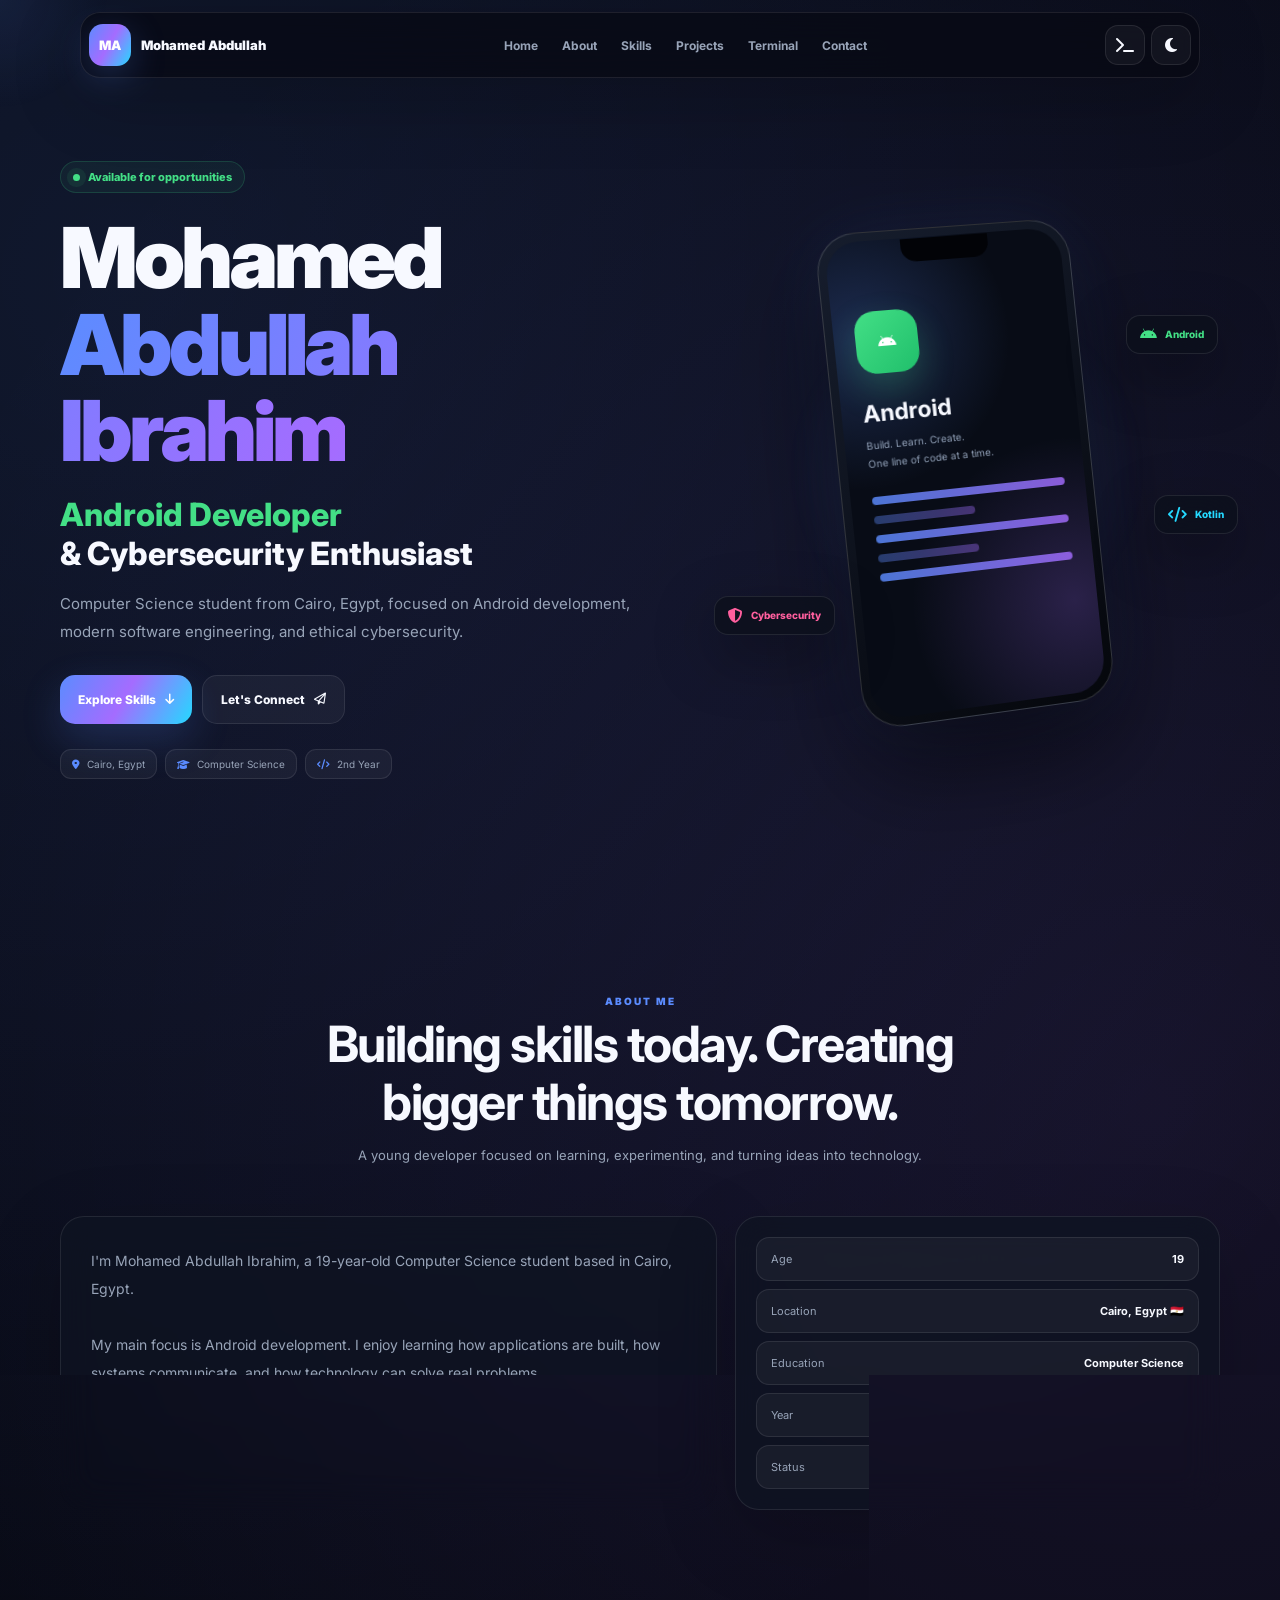
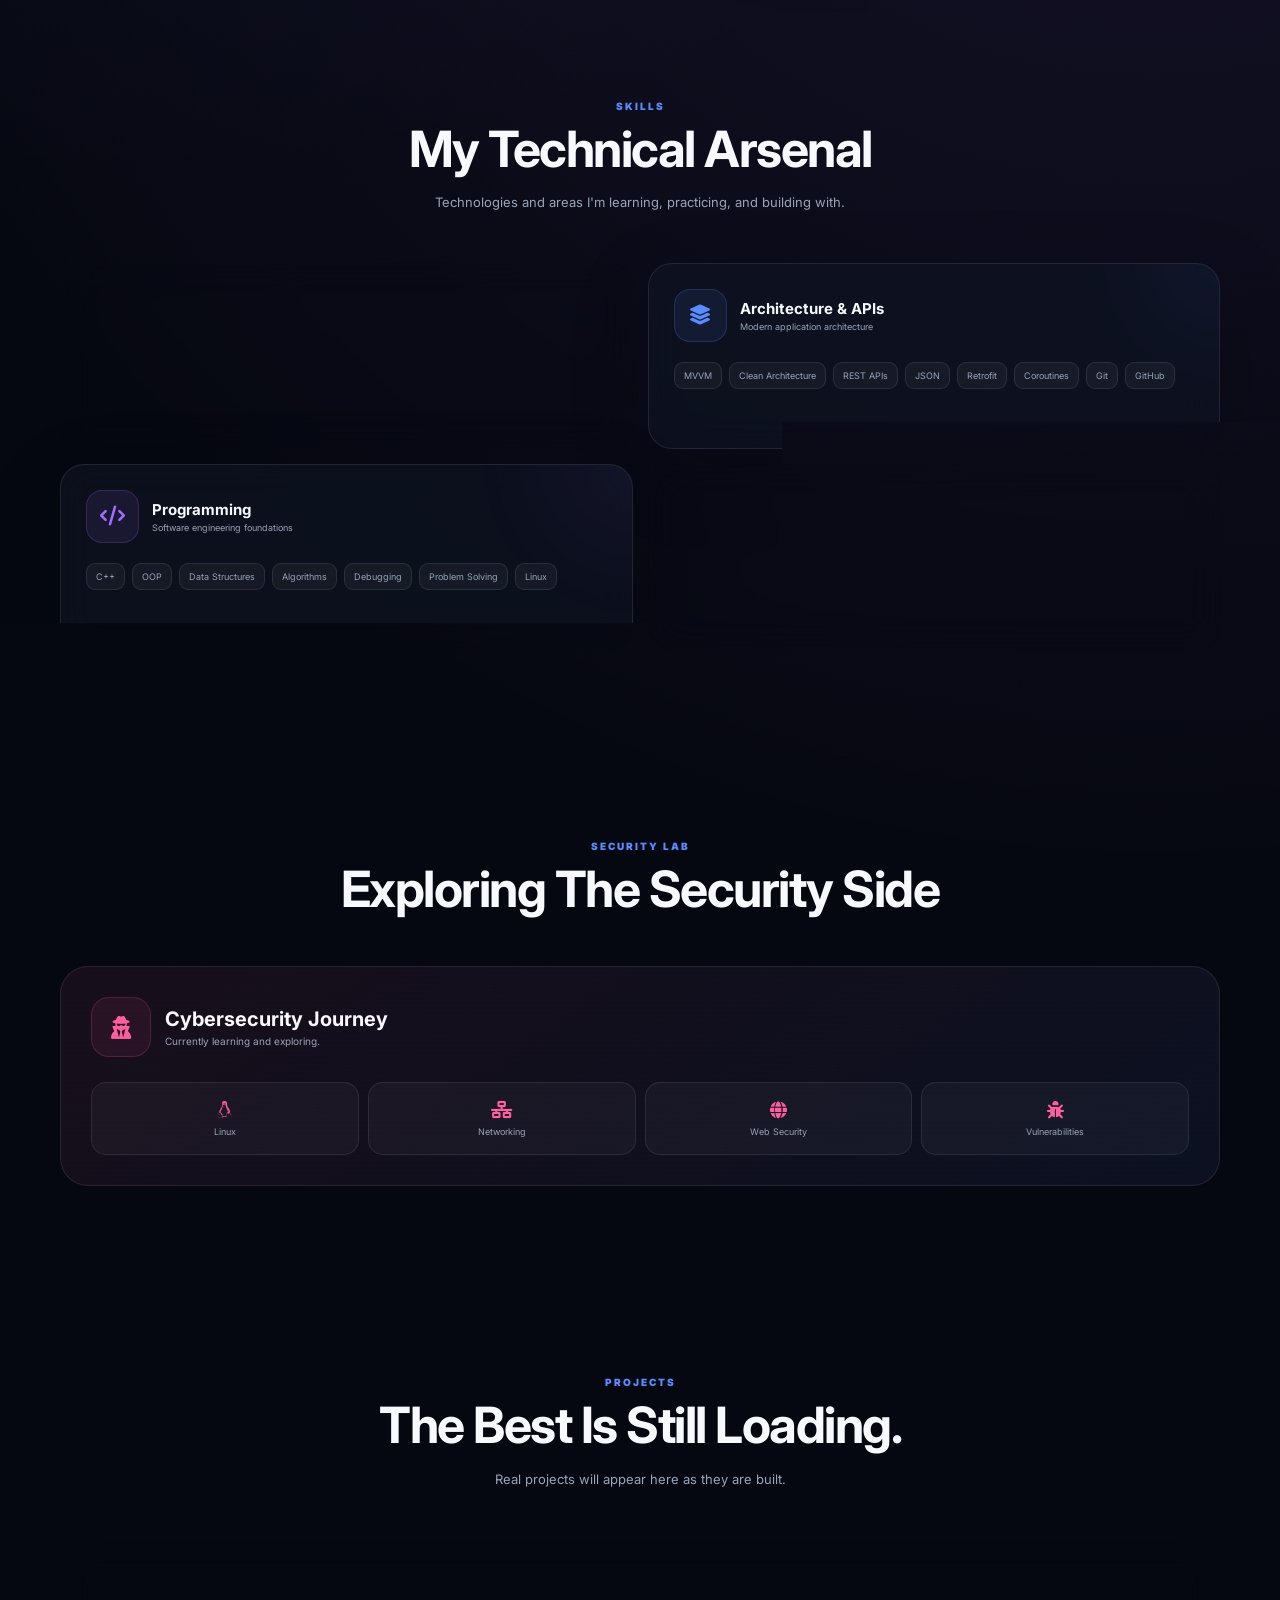
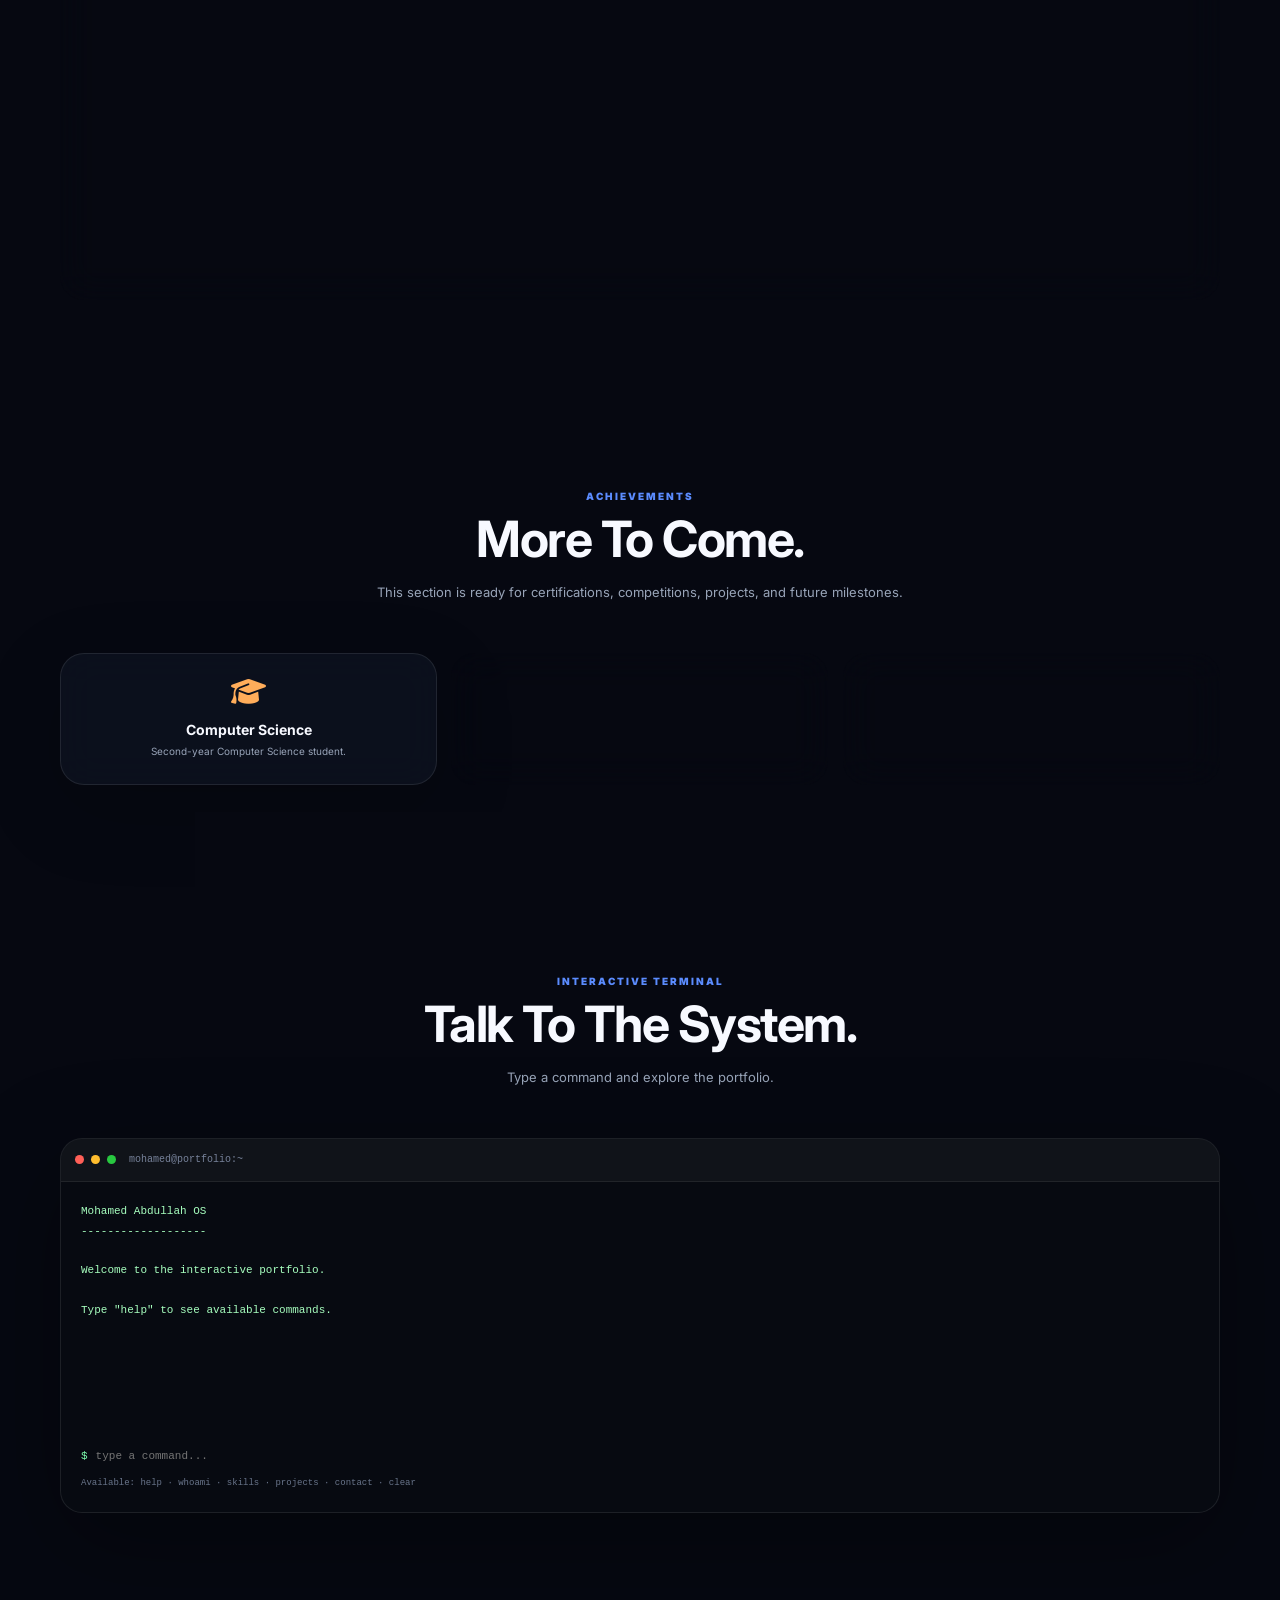
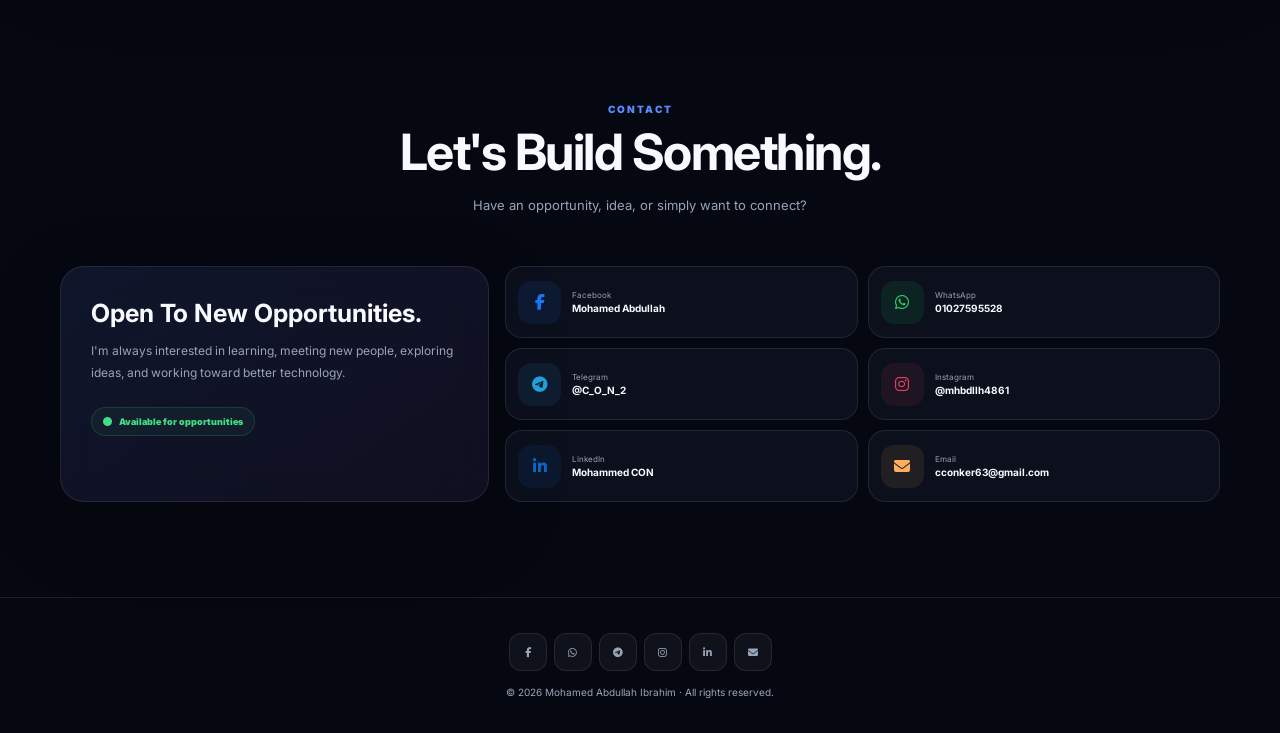
==== commit d7bfd4b2: "Update index.html" ====
--- a/index.html
+++ b/index.html
@@ -1,22 +1,23 @@
 <!DOCTYPE html>
-<html lang="ar" dir="rtl">
+<html lang="en">
 <head>
   <meta charset="UTF-8">
-  <meta name="viewport" content="width=device-width, initial-scale=1.0">
-
-  <title>محمد عبدالله إبراهيم | Android Developer</title>
-
-  <meta name="description"
-        content="محمد عبدالله إبراهيم - Android Developer من القاهرة، مصر، مهتم بتطوير تطبيقات Android وCybersecurity.">
-
-  <meta name="author" content="Mohamed Abdullah Ibrahim">
-  <meta name="theme-color" content="#080b14">
+  <meta name="viewport" content="width=device-width, initial-scale=1.0, viewport-fit=cover">
+
+  <title>Mohamed Abdullah Ibrahim | Android Developer</title>
+
+  <meta
+    name="description"
+    content="Mohamed Abdullah Ibrahim — Android Developer and Cybersecurity Enthusiast from Cairo, Egypt."
+  >
+
+  <meta name="theme-color" content="#070912">
 
   <link rel="preconnect" href="https://fonts.googleapis.com">
   <link rel="preconnect" href="https://fonts.gstatic.com" crossorigin>
 
   <link
-    href="https://fonts.googleapis.com/css2?family=Cairo:wght@400;500;600;700;800;900&family=Inter:wght@400;500;600;700;800;900&display=swap"
+    href="https://fonts.googleapis.com/css2?family=Inter:wght@400;500;600;700;800;900&display=swap"
     rel="stylesheet"
   >
 
@@ -28,23 +29,24 @@
   <style>
 
     /* =========================================================
-       VARIABLES
+       ROOT
     ========================================================= */
 
     :root {
-      --bg: #060810;
-      --bg2: #0a0e18;
-      --surface: rgba(16, 21, 34, .72);
-      --surface2: rgba(255,255,255,.045);
-
-      --text: #f8faff;
-      --muted: #9ba6bb;
+      --bg: #060811;
+      --bg-soft: #0a0e18;
+
+      --card: rgba(15, 20, 34, .72);
+      --card-2: rgba(255,255,255,.045);
+
+      --text: #f7f9ff;
+      --muted: #98a4b8;
 
       --border: rgba(255,255,255,.09);
 
       --blue: #5b8cff;
-      --cyan: #25d9ff;
-      --purple: #a16cff;
+      --cyan: #24d9ff;
+      --purple: #a46cff;
       --green: #43df86;
       --pink: #ff5f9e;
       --orange: #ffad5a;
@@ -53,36 +55,15 @@
 
       --gradient:
         linear-gradient(
-          115deg,
+          120deg,
           #5b8cff,
-          #a16cff 45%,
-          #25d9ff
+          #a46cff 48%,
+          #24d9ff
         );
 
-      --shadow:
-        0 30px 100px rgba(0,0,0,.40);
-
-      --nav:
-        rgba(6,8,16,.72);
-    }
-
-    body.light {
-      --bg: #f5f7fc;
-      --bg2: #ffffff;
-      --surface: rgba(255,255,255,.78);
-      --surface2: rgba(15,23,42,.04);
-
-      --text: #101828;
-      --muted: #667085;
-
-      --border: rgba(15,23,42,.10);
-
-      --nav:
-        rgba(255,255,255,.76);
-
-      --shadow:
-        0 30px 90px rgba(31,41,55,.13);
-    }
+      --safe-bottom: env(safe-area-inset-bottom, 0px);
+    }
+
 
     /* =========================================================
        RESET
@@ -99,26 +80,44 @@
     }
 
     body {
-      font-family: Cairo, Inter, sans-serif;
+      min-height: 100vh;
+
+      font-family: Inter, sans-serif;
+
+      color: var(--text);
+
       background:
         radial-gradient(
-          circle at 10% 10%,
-          rgba(91,140,255,.13),
+          circle at 10% 5%,
+          rgba(91,140,255,.12),
           transparent 28%
         ),
         radial-gradient(
-          circle at 90% 15%,
-          rgba(161,108,255,.12),
-          transparent 28%
+          circle at 90% 20%,
+          rgba(164,108,255,.10),
+          transparent 30%
         ),
         var(--bg);
 
-      color: var(--text);
       overflow-x: hidden;
-      transition: .4s;
-    }
-
-    body::selection {
+
+      -webkit-tap-highlight-color: transparent;
+    }
+
+    body.light {
+      --bg: #f5f7fb;
+      --bg-soft: #ffffff;
+
+      --card: rgba(255,255,255,.78);
+      --card-2: rgba(15,23,42,.045);
+
+      --text: #101828;
+      --muted: #667085;
+
+      --border: rgba(15,23,42,.10);
+    }
+
+    ::selection {
       background: var(--blue);
       color: white;
     }
@@ -129,24 +128,113 @@
     }
 
     button {
-      font-family: inherit;
-    }
+      font: inherit;
+    }
+
 
     /* =========================================================
-       CURSOR GLOW
+       BOOT SCREEN
     ========================================================= */
 
-    .cursor-glow {
+    #boot {
       position: fixed;
-      width: 280px;
-      height: 280px;
+
+      inset: 0;
+
+      z-index: 99999;
+
+      display: flex;
+
+      align-items: center;
+      justify-content: center;
+
+      background: #05060a;
+
+      transition:
+        opacity .7s ease,
+        visibility .7s ease;
+    }
+
+    #boot.hide {
+      opacity: 0;
+      visibility: hidden;
+    }
+
+    .boot-box {
+      width: min(90%, 470px);
+
+      font-family: monospace;
+
+      color: #7fffb0;
+
+      font-size: 12px;
+
+      line-height: 1.9;
+    }
+
+    .boot-title {
+      font-size: 18px;
+
+      color: white;
+
+      margin-bottom: 18px;
+    }
+
+    .boot-line {
+      opacity: 0;
+
+      animation:
+        bootLine .25s forwards;
+    }
+
+    .boot-line:nth-child(2) { animation-delay: .15s; }
+    .boot-line:nth-child(3) { animation-delay: .3s; }
+    .boot-line:nth-child(4) { animation-delay: .45s; }
+    .boot-line:nth-child(5) { animation-delay: .6s; }
+    .boot-line:nth-child(6) { animation-delay: .75s; }
+
+    @keyframes bootLine {
+      to {
+        opacity: 1;
+      }
+    }
+
+
+    /* =========================================================
+       PROGRESS
+    ========================================================= */
+
+    #progress {
+      position: fixed;
+
+      top: 0;
+      left: 0;
+
+      width: 0;
+      height: 3px;
+
+      background: var(--gradient);
+
+      z-index: 9998;
+    }
+
+
+    /* =========================================================
+       CURSOR
+    ========================================================= */
+
+    .cursor {
+      position: fixed;
+
+      width: 220px;
+      height: 220px;
 
       border-radius: 50%;
 
       background:
         radial-gradient(
           circle,
-          rgba(91,140,255,.10),
+          rgba(91,140,255,.09),
           transparent 70%
         );
 
@@ -156,194 +244,965 @@
       pointer-events: none;
 
       z-index: 0;
-      transition: opacity .3s;
-    }
-
-    /* =========================================================
-       PROGRESS
-    ========================================================= */
-
-    #progress {
-      position: fixed;
-      top: 0;
-      right: 0;
-
-      width: 0%;
-      height: 3px;
-
-      background: var(--gradient);
-
-      z-index: 9999;
-    }
+    }
+
 
     /* =========================================================
        CONTAINER
     ========================================================= */
 
     .container {
-      width: min(1180px, 92%);
+      width: min(1160px, 92%);
+
       margin: auto;
+
       position: relative;
+
       z-index: 2;
     }
 
     section {
-      padding: 120px 0;
-      position: relative;
-    }
+      padding: 95px 0;
+    }
+
 
     /* =========================================================
        NAVBAR
     ========================================================= */
 
-    .navbar {
+    .nav {
       position: fixed;
 
-      top: 18px;
+      top: 12px;
       left: 50%;
+
       transform: translateX(-50%);
 
-      width: min(1150px, 92%);
-
-      background: var(--nav);
-
-      border: 1px solid var(--border);
+      width: min(1120px, 94%);
+
+      z-index: 5000;
+
+      border:
+        1px solid var(--border);
+
+      border-radius: 20px;
+
+      background:
+        rgba(7,9,18,.72);
 
       backdrop-filter: blur(22px);
       -webkit-backdrop-filter: blur(22px);
 
-      border-radius: 22px;
-
-      z-index: 1000;
-
-      box-shadow: 0 20px 60px rgba(0,0,0,.18);
+      box-shadow:
+        0 20px 70px rgba(0,0,0,.22);
+    }
+
+    body.light .nav {
+      background:
+        rgba(255,255,255,.75);
     }
 
     .nav-inner {
-      min-height: 68px;
-
-      padding: 8px 12px;
+      min-height: 64px;
 
       display: flex;
+
       align-items: center;
+
       justify-content: space-between;
 
-      gap: 15px;
-    }
-
-    .brand {
+      padding: 7px 8px;
+    }
+
+    .logo {
       display: flex;
+
       align-items: center;
-      gap: 11px;
+
+      gap: 10px;
+
+      font-size: 13px;
 
       font-weight: 900;
+
       white-space: nowrap;
     }
 
-    .brand-icon {
-      width: 44px;
-      height: 44px;
+    .logo-box {
+      width: 42px;
+      height: 42px;
 
       display: grid;
+
       place-items: center;
 
-      border-radius: 15px;
+      border-radius: 14px;
 
       color: white;
 
       background: var(--gradient);
 
       box-shadow:
-        0 12px 35px rgba(91,140,255,.25);
-
-      transition: .35s;
-    }
-
-    .brand:hover .brand-icon {
-      transform:
-        rotate(-7deg)
-        scale(1.08);
-
-      box-shadow:
-        0 15px 45px rgba(161,108,255,.35);
+        0 10px 35px rgba(91,140,255,.25);
     }
 
     .nav-links {
       display: flex;
+
       align-items: center;
-      gap: 25px;
+
+      gap: 24px;
     }
 
     .nav-links a {
-      position: relative;
-
       color: var(--muted);
 
-      font-size: 13px;
-      font-weight: 600;
-
-      padding: 10px 0;
-
-      transition: .3s;
-    }
-
-    .nav-links a::before {
-      content: "";
-
-      position: absolute;
-
-      bottom: 0;
-      right: 0;
-
-      width: 0;
-      height: 2px;
-
-      border-radius: 10px;
-
-      background: var(--gradient);
-
-      transition: .35s;
+      font-size: 12px;
+
+      font-weight: 700;
+
+      transition: .25s;
     }
 
     .nav-links a:hover {
       color: var(--text);
     }
 
-    .nav-links a:hover::before {
-      width: 100%;
-    }
-
     .nav-actions {
       display: flex;
+
       align-items: center;
+
+      gap: 6px;
+    }
+
+    .icon-btn {
+      width: 40px;
+      height: 40px;
+
+      border-radius: 13px;
+
+      display: grid;
+
+      place-items: center;
+
+      border: 1px solid var(--border);
+
+      background: var(--card-2);
+
+      color: var(--text);
+
+      cursor: pointer;
+
+      transition: .25s;
+    }
+
+    .icon-btn:hover,
+    .icon-btn:active {
+      color: white;
+
+      background: var(--gradient);
+
+      border-color: transparent;
+
+      transform: translateY(-2px);
+    }
+
+    .menu-btn {
+      display: none;
+    }
+
+
+    /* =========================================================
+       HERO
+    ========================================================= */
+
+    .hero {
+      min-height: 100svh;
+
+      display: flex;
+
+      align-items: center;
+
+      padding-top: 135px;
+
+      overflow: hidden;
+    }
+
+    .hero-grid {
+      display: grid;
+
+      grid-template-columns:
+        1.08fr .92fr;
+
+      align-items: center;
+
+      gap: 60px;
+    }
+
+    .eyebrow {
+      display: inline-flex;
+
+      align-items: center;
+
+      gap: 8px;
+
+      padding: 8px 12px;
+
+      border-radius: 999px;
+
+      background:
+        rgba(67,223,134,.06);
+
+      border:
+        1px solid rgba(67,223,134,.17);
+
+      color: var(--green);
+
+      font-size: 11px;
+
+      font-weight: 800;
+
+      margin-bottom: 22px;
+    }
+
+    .pulse {
+      width: 7px;
+      height: 7px;
+
+      border-radius: 50%;
+
+      background: var(--green);
+
+      box-shadow:
+        0 0 0 6px rgba(67,223,134,.08);
+    }
+
+    .hero h1 {
+      font-size:
+        clamp(45px, 7vw, 84px);
+
+      line-height: 1.03;
+
+      letter-spacing: -4px;
+
+      font-weight: 900;
+
+      margin-bottom: 20px;
+    }
+
+    .gradient-text {
+      background: var(--gradient);
+
+      background-size: 200% 200%;
+
+      -webkit-background-clip: text;
+      background-clip: text;
+
+      color: transparent;
+
+      animation:
+        gradientMove 5s ease infinite;
+    }
+
+    @keyframes gradientMove {
+      0%,100% {
+        background-position: 0% 50%;
+      }
+
+      50% {
+        background-position: 100% 50%;
+      }
+    }
+
+    .hero-role {
+      font-size:
+        clamp(21px, 3vw, 32px);
+
+      font-weight: 800;
+
+      margin-bottom: 17px;
+    }
+
+    .hero-role span {
+      color: var(--green);
+    }
+
+    .hero-description {
+      max-width: 650px;
+
+      color: var(--muted);
+
+      font-size: 15px;
+
+      line-height: 1.9;
+
+      margin-bottom: 28px;
+    }
+
+    .buttons {
+      display: flex;
+
+      flex-wrap: wrap;
+
+      gap: 10px;
+    }
+
+    .btn {
+      min-height: 49px;
+
+      display: inline-flex;
+
+      align-items: center;
+
+      justify-content: center;
+
+      gap: 9px;
+
+      padding: 0 18px;
+
+      border-radius: 15px;
+
+      border: 1px solid var(--border);
+
+      font-size: 12px;
+
+      font-weight: 800;
+
+      cursor: pointer;
+
+      transition: .25s;
+
+      position: relative;
+
+      overflow: hidden;
+    }
+
+    .btn.primary {
+      color: white;
+
+      background: var(--gradient);
+
+      border: 0;
+
+      box-shadow:
+        0 15px 40px rgba(91,140,255,.20);
+    }
+
+    .btn.primary:hover,
+    .btn.primary:active {
+      transform: translateY(-3px);
+
+      box-shadow:
+        0 20px 55px rgba(91,140,255,.34);
+    }
+
+    .btn.secondary {
+      background: var(--card-2);
+
+      color: var(--text);
+    }
+
+    .btn.secondary:hover,
+    .btn.secondary:active {
+      color: var(--cyan);
+
+      border-color:
+        rgba(36,217,255,.35);
+
+      background:
+        rgba(36,217,255,.07);
+
+      transform: translateY(-3px);
+    }
+
+    .meta {
+      display: flex;
+
+      flex-wrap: wrap;
+
+      gap: 8px;
+
+      margin-top: 25px;
+    }
+
+    .meta-item {
+      display: flex;
+
+      align-items: center;
+
       gap: 7px;
-    }
-
-    .nav-btn {
-      width: 41px;
-      height: 41px;
+
+      padding: 8px 11px;
+
+      border-radius: 11px;
 
       border: 1px solid var(--border);
 
+      background: var(--card-2);
+
+      color: var(--muted);
+
+      font-size: 10px;
+    }
+
+    .meta-item i {
+      color: var(--blue);
+    }
+
+
+    /* =========================================================
+       HERO DEVICE
+    ========================================================= */
+
+    .visual {
+      min-height: 500px;
+
+      display: grid;
+
+      place-items: center;
+
+      position: relative;
+    }
+
+    .orb {
+      position: absolute;
+
+      width: 380px;
+      height: 380px;
+
+      border-radius: 50%;
+
+      background:
+        radial-gradient(
+          circle,
+          rgba(91,140,255,.16),
+          transparent 65%
+        );
+
+      filter: blur(8px);
+    }
+
+    .phone {
+      position: relative;
+
+      width: 255px;
+      height: 490px;
+
+      border-radius: 40px;
+
+      background:
+        linear-gradient(
+          145deg,
+          #161d2d,
+          #05070c
+        );
+
+      border:
+        1px solid rgba(255,255,255,.16);
+
+      box-shadow:
+        0 45px 100px rgba(0,0,0,.55),
+        0 0 70px rgba(91,140,255,.10);
+
+      transform:
+        rotate(-6deg)
+        perspective(900px)
+        rotateY(7deg);
+
+      animation:
+        phoneFloat 5s ease-in-out infinite;
+
+      overflow: hidden;
+    }
+
+    @keyframes phoneFloat {
+
+      0%,100% {
+        transform:
+          translateY(0)
+          rotate(-6deg)
+          perspective(900px)
+          rotateY(7deg);
+      }
+
+      50% {
+        transform:
+          translateY(-12px)
+          rotate(-4deg)
+          perspective(900px)
+          rotateY(7deg);
+      }
+
+    }
+
+    .notch {
+      position: absolute;
+
+      top: 9px;
+      left: 50%;
+
+      transform:
+        translateX(-50%);
+
+      width: 88px;
+      height: 23px;
+
+      border-radius:
+        0 0 15px 15px;
+
+      background: #020307;
+
+      z-index: 3;
+    }
+
+    .screen {
+      position: absolute;
+
+      inset: 8px;
+
+      border-radius: 33px;
+
+      padding:
+        70px 21px 25px;
+
+      overflow: hidden;
+
+      background:
+        radial-gradient(
+          circle at 10% 20%,
+          rgba(91,140,255,.25),
+          transparent 35%
+        ),
+        radial-gradient(
+          circle at 90% 80%,
+          rgba(164,108,255,.22),
+          transparent 38%
+        ),
+        #080c16;
+    }
+
+    .android-logo {
+      width: 62px;
+      height: 62px;
+
+      display: grid;
+
+      place-items: center;
+
+      border-radius: 20px;
+
+      color: white;
+
+      background:
+        linear-gradient(
+          135deg,
+          #43df86,
+          #20bf6b
+        );
+
+      box-shadow:
+        0 15px 35px rgba(67,223,134,.22);
+
+      margin-bottom: 25px;
+    }
+
+    .screen h3 {
+      font-size: 23px;
+
+      margin-bottom: 8px;
+    }
+
+    .screen p {
+      color: #91a0b7;
+
+      font-size: 10px;
+
+      line-height: 1.8;
+
+      margin-bottom: 24px;
+    }
+
+    .code-line {
+      height: 8px;
+
+      border-radius: 20px;
+
+      background:
+        linear-gradient(
+          90deg,
+          var(--blue),
+          var(--purple)
+        );
+
+      margin-bottom: 11px;
+
+      opacity: .82;
+    }
+
+    .code-line.short {
+      width: 52%;
+
+      opacity: .38;
+    }
+
+    .float-card {
+      position: absolute;
+
+      display: flex;
+
+      align-items: center;
+
+      gap: 8px;
+
+      padding: 11px 13px;
+
+      border-radius: 14px;
+
+      border: 1px solid var(--border);
+
+      background:
+        rgba(12,16,27,.78);
+
+      backdrop-filter: blur(18px);
+
+      box-shadow:
+        0 20px 60px rgba(0,0,0,.35);
+
+      font-size: 10px;
+
+      font-weight: 800;
+
+      animation:
+        chipFloat 4s ease-in-out infinite;
+    }
+
+    .float-card i {
+      font-size: 15px;
+    }
+
+    .android-chip {
+      top: 95px;
+      right: 2px;
+
+      color: var(--green);
+    }
+
+    .security-chip {
+      bottom: 85px;
+      left: 0;
+
+      color: var(--pink);
+
+      animation-delay: 1s;
+    }
+
+    .kotlin-chip {
+      top: 275px;
+      right: -18px;
+
+      color: var(--cyan);
+
+      animation-delay: 2s;
+    }
+
+    @keyframes chipFloat {
+      0%,100% {
+        transform: translateY(0);
+      }
+
+      50% {
+        transform: translateY(-9px);
+      }
+    }
+
+
+    /* =========================================================
+       SECTION HEAD
+    ========================================================= */
+
+    .section-head {
+      text-align: center;
+
+      max-width: 700px;
+
+      margin:
+        0 auto 48px;
+    }
+
+    .kicker {
+      color: var(--blue);
+
+      font-size: 10px;
+
+      font-weight: 900;
+
+      letter-spacing: 2px;
+
+      text-transform: uppercase;
+
+      margin-bottom: 9px;
+    }
+
+    .section-title {
+      font-size:
+        clamp(30px, 5vw, 50px);
+
+      letter-spacing: -1.5px;
+
+      line-height: 1.15;
+
+      margin-bottom: 12px;
+    }
+
+    .section-text {
+      color: var(--muted);
+
+      font-size: 13px;
+
+      line-height: 1.9;
+    }
+
+
+    /* =========================================================
+       CARDS
+    ========================================================= */
+
+    .glass {
+      background: var(--card);
+
+      border:
+        1px solid var(--border);
+
+      border-radius: var(--radius);
+
+      backdrop-filter: blur(18px);
+
+      box-shadow:
+        0 25px 80px rgba(0,0,0,.18);
+
+      transition:
+        transform .3s,
+        border .3s,
+        box-shadow .3s;
+    }
+
+    .glass:hover {
+      transform: translateY(-6px);
+
+      border-color:
+        rgba(91,140,255,.25);
+
+      box-shadow:
+        0 35px 90px rgba(0,0,0,.28);
+    }
+
+
+    /* =========================================================
+       ABOUT
+    ========================================================= */
+
+    .about-grid {
+      display: grid;
+
+      grid-template-columns:
+        1.15fr .85fr;
+
+      gap: 18px;
+    }
+
+    .about-card {
+      padding: 30px;
+    }
+
+    .about-card p {
+      color: var(--muted);
+
+      font-size: 14px;
+
+      line-height: 2;
+    }
+
+    .info-card {
+      padding: 20px;
+    }
+
+    .info-row {
+      display: flex;
+
+      justify-content: space-between;
+
+      gap: 15px;
+
+      padding: 14px;
+
       border-radius: 13px;
 
-      background: var(--surface2);
-
-      color: var(--text);
-
+      background: var(--card-2);
+
+      border:
+        1px solid var(--border);
+
+      margin-bottom: 8px;
+
+      font-size: 11px;
+    }
+
+    .info-row:last-child {
+      margin-bottom: 0;
+    }
+
+    .info-row span {
+      color: var(--muted);
+    }
+
+    .available {
+      color: var(--green);
+    }
+
+
+    /* =========================================================
+       SKILLS
+    ========================================================= */
+
+    .skills-grid {
       display: grid;
+
+      grid-template-columns:
+        repeat(2, 1fr);
+
+      gap: 15px;
+    }
+
+    .skill-card {
+      padding: 25px;
+
+      position: relative;
+
+      overflow: hidden;
+
+      --accent: var(--blue);
+    }
+
+    .skill-card::after {
+      content: "";
+
+      position: absolute;
+
+      width: 150px;
+      height: 150px;
+
+      border-radius: 50%;
+
+      right: -80px;
+      top: -80px;
+
+      background: var(--accent);
+
+      filter: blur(60px);
+
+      opacity: .08;
+
+      transition: .4s;
+    }
+
+    .skill-card:hover::after {
+      opacity: .18;
+
+      transform: scale(1.3);
+    }
+
+    .skill-top {
+      display: flex;
+
+      align-items: center;
+
+      gap: 13px;
+
+      margin-bottom: 20px;
+    }
+
+    .skill-icon {
+      width: 53px;
+      height: 53px;
+
+      display: grid;
+
       place-items: center;
 
-      cursor: pointer;
-
-      transition:
-        background .25s,
-        color .25s,
-        border .25s,
-        transform .2s;
-    }
-
-    .nav-btn:hover {
+      border-radius: 16px;
+
+      color: var(--accent);
+
+      background:
+        color-mix(
+          in srgb,
+          var(--accent) 9%,
+          transparent
+        );
+
+      border:
+        1px solid
+        color-mix(
+          in srgb,
+          var(--accent) 20%,
+          transparent
+        );
+
+      font-size: 20px;
+
+      transition: .3s;
+    }
+
+    .skill-card:hover .skill-icon {
+      color: white;
+
+      background: var(--accent);
+
+      transform:
+        rotate(-5deg)
+        scale(1.06);
+    }
+
+    .skill-top h3 {
+      font-size: 15px;
+    }
+
+    .skill-top p {
+      color: var(--muted);
+
+      font-size: 9px;
+
+      margin-top: 3px;
+    }
+
+    .tags {
+      display: flex;
+
+      flex-wrap: wrap;
+
+      gap: 7px;
+    }
+
+    .tag {
+      padding: 7px 9px;
+
+      border-radius: 9px;
+
+      background: var(--card-2);
+
+      border:
+        1px solid var(--border);
+
+      color: var(--muted);
+
+      font-size: 9px;
+
+      transition: .25s;
+    }
+
+    .tag:hover,
+    .tag:active {
       color: white;
 
       background:
@@ -358,1039 +1217,184 @@
       transform: translateY(-2px);
     }
 
-    .nav-btn:active {
-      transform: scale(.90);
-    }
-
-    .menu {
-      display: none;
-    }
 
     /* =========================================================
-       HERO
+       SECURITY LAB
     ========================================================= */
 
-    .hero {
-      min-height: 100vh;
-
-      display: flex;
-      align-items: center;
-
-      padding-top: 155px;
+    .security-box {
+      position: relative;
 
       overflow: hidden;
-    }
-
-    .hero-grid {
-      display: grid;
-
-      grid-template-columns: 1.08fr .92fr;
-
-      gap: 70px;
-
-      align-items: center;
-    }
-
-    [dir="rtl"] .hero-grid {
-      grid-template-columns: .92fr 1.08fr;
-    }
-
-    .hero-content {
-      position: relative;
-    }
-
-    .status {
-      display: inline-flex;
-
-      align-items: center;
-      gap: 9px;
-
-      padding: 8px 14px;
-
-      border-radius: 999px;
-
-      border: 1px solid rgba(67,223,134,.18);
-
-      background:
-        rgba(67,223,134,.055);
-
-      color: var(--green);
-
-      font-size: 12px;
-      font-weight: 700;
-
-      margin-bottom: 25px;
-    }
-
-    .status-dot {
-      width: 7px;
-      height: 7px;
-
-      border-radius: 50%;
-
-      background: var(--green);
-
-      box-shadow:
-        0 0 0 6px rgba(67,223,134,.09);
-    }
-
-    .hero h1 {
-      font-size: clamp(45px, 7vw, 88px);
-
-      line-height: 1.06;
-
-      font-weight: 900;
-
-      letter-spacing: -3px;
-
-      margin-bottom: 18px;
-    }
-
-    .gradient {
-      background: var(--gradient);
-
-      -webkit-background-clip: text;
-      background-clip: text;
-
-      color: transparent;
-
-      background-size: 200% 200%;
-
-      animation:
-        gradientMove 5s ease infinite;
-    }
-
-    @keyframes gradientMove {
-      0%,100% {
-        background-position: 0% 50%;
-      }
-
-      50% {
-        background-position: 100% 50%;
-      }
-    }
-
-    .role {
-      font-size: clamp(22px, 3vw, 34px);
-
-      font-weight: 800;
-
-      margin-bottom: 18px;
-    }
-
-    .role span {
-      color: var(--green);
-    }
-
-    .hero-description {
-      max-width: 670px;
-
-      color: var(--muted);
-
-      font-size: 17px;
-
-      line-height: 2;
-
-      margin-bottom: 30px;
-    }
-
-    .buttons {
-      display: flex;
-
-      flex-wrap: wrap;
-
-      gap: 12px;
-    }
-
-    .btn {
-      position: relative;
-
-      display: inline-flex;
-
-      align-items: center;
-      justify-content: center;
-
-      gap: 10px;
-
-      padding: 14px 21px;
-
-      border-radius: 15px;
-
-      border: 1px solid var(--border);
-
-      font-size: 13px;
-      font-weight: 800;
-
-      cursor: pointer;
-
-      overflow: hidden;
-
-      transition:
-        transform .25s,
-        box-shadow .25s,
-        background .25s;
-    }
-
-    .btn::after {
-      content: "";
-
-      position: absolute;
-
-      width: 10px;
-      height: 10px;
-
-      border-radius: 50%;
-
-      background: rgba(255,255,255,.35);
-
-      transform: scale(0);
-
-      opacity: 0;
-    }
-
-    .btn:active::after {
-      animation: ripple .5s ease;
-    }
-
-    @keyframes ripple {
-      to {
-        transform: scale(30);
-        opacity: 0;
-      }
-    }
-
-    .primary {
-      color: white;
-
-      background: var(--gradient);
-
-      border: none;
-
-      box-shadow:
-        0 15px 40px rgba(91,140,255,.22);
-    }
-
-    .primary:hover {
-      transform: translateY(-4px);
-
-      box-shadow:
-        0 22px 55px rgba(91,140,255,.35);
-    }
-
-    .primary:active {
-      transform: scale(.96);
-    }
-
-    .secondary {
-      background: var(--surface2);
-
-      color: var(--text);
-    }
-
-    .secondary:hover {
-      background:
-        rgba(37,217,255,.09);
-
-      border-color:
-        rgba(37,217,255,.35);
-
-      color: var(--cyan);
-
-      transform: translateY(-4px);
-    }
-
-    .secondary:active {
-      transform: scale(.96);
-    }
-
-    .meta-row {
-      display: flex;
-      flex-wrap: wrap;
-
-      gap: 9px;
-
-      margin-top: 28px;
-    }
-
-    .meta {
-      display: inline-flex;
-
-      align-items: center;
-      gap: 8px;
-
-      padding: 8px 12px;
-
-      border-radius: 12px;
-
-      border: 1px solid var(--border);
-
-      background: var(--surface2);
-
-      color: var(--muted);
-
-      font-size: 12px;
-    }
-
-    .meta i {
-      color: var(--blue);
-    }
-
-    /* =========================================================
-       HERO VISUAL
-    ========================================================= */
-
-    .hero-art {
-      min-height: 500px;
-
-      display: grid;
-      place-items: center;
-
-      position: relative;
-    }
-
-    .halo {
-      position: absolute;
-
-      width: 390px;
-      height: 390px;
-
-      border-radius: 50%;
-
-      background:
-        radial-gradient(
-          circle,
-          rgba(91,140,255,.17),
-          transparent 65%
-        );
-
-      filter: blur(8px);
-    }
-
-    .phone {
-      width: 250px;
-      height: 480px;
-
-      border-radius: 38px;
-
-      position: relative;
+
+      padding: 30px;
+
+      border-radius: 28px;
 
       background:
         linear-gradient(
           145deg,
-          #111827,
-          #070a12
+          rgba(255,95,158,.07),
+          rgba(91,140,255,.07)
         );
 
-      border: 1px solid rgba(255,255,255,.16);
-
-      box-shadow:
-        0 45px 100px rgba(0,0,0,.55),
-        0 0 70px rgba(91,140,255,.12);
-
-      transform:
-        rotate(-6deg)
-        perspective(800px)
-        rotateY(7deg);
-
-      animation: phoneFloat 5s ease-in-out infinite;
-
-      overflow: hidden;
-    }
-
-    @keyframes phoneFloat {
-      0%,100% {
-        transform:
-          translateY(0)
-          rotate(-6deg)
-          perspective(800px)
-          rotateY(7deg);
-      }
-
-      50% {
-        transform:
-          translateY(-13px)
-          rotate(-4deg)
-          perspective(800px)
-          rotateY(7deg);
-      }
-    }
-
-    .phone::before {
+      border:
+        1px solid var(--border);
+    }
+
+    .security-box::before {
       content: "";
 
       position: absolute;
 
-      top: 12px;
-      left: 50%;
-
-      transform: translateX(-50%);
-
-      width: 90px;
-      height: 24px;
-
-      border-radius: 0 0 16px 16px;
-
-      background: #020307;
-
-      z-index: 3;
-    }
-
-    .phone-screen {
-      position: absolute;
-
-      inset: 8px;
-
-      border-radius: 31px;
-
-      overflow: hidden;
+      inset: 0;
 
       background:
-        radial-gradient(
-          circle at 20% 20%,
-          rgba(91,140,255,.28),
-          transparent 35%
-        ),
-        radial-gradient(
-          circle at 80% 80%,
-          rgba(161,108,255,.23),
-          transparent 35%
-        ),
-        #080c17;
-
-      padding: 70px 22px 25px;
-    }
-
-    .screen-logo {
-      width: 62px;
-      height: 62px;
-
-      border-radius: 20px;
+        repeating-linear-gradient(
+          0deg,
+          transparent,
+          transparent 4px,
+          rgba(255,255,255,.012) 5px
+        );
+
+      pointer-events: none;
+    }
+
+    .security-head {
+      display: flex;
+
+      align-items: center;
+
+      gap: 14px;
+
+      margin-bottom: 25px;
+    }
+
+    .security-icon {
+      width: 60px;
+      height: 60px;
 
       display: grid;
+
       place-items: center;
 
-      color: white;
-
-      font-size: 27px;
+      border-radius: 18px;
+
+      color: var(--pink);
 
       background:
-        linear-gradient(
-          135deg,
-          var(--green),
-          #26c76f
-        );
-
-      box-shadow:
-        0 15px 35px rgba(67,223,134,.20);
-
-      margin-bottom: 28px;
-    }
-
-    .screen-title {
+        rgba(255,95,158,.08);
+
+      border:
+        1px solid rgba(255,95,158,.18);
+
       font-size: 23px;
-      font-weight: 900;
+    }
+
+    .security-head h3 {
+      font-size: 20px;
+    }
+
+    .security-head p {
+      color: var(--muted);
+
+      font-size: 10px;
+
+      margin-top: 4px;
+    }
+
+    .security-grid {
+      display: grid;
+
+      grid-template-columns:
+        repeat(4, 1fr);
+
+      gap: 9px;
+    }
+
+    .security-item {
+      padding: 17px 10px;
+
+      text-align: center;
+
+      border-radius: 15px;
+
+      background: rgba(255,255,255,.035);
+
+      border:
+        1px solid var(--border);
+
+      transition: .25s;
+    }
+
+    .security-item:hover,
+    .security-item:active {
+      background:
+        rgba(255,95,158,.07);
+
+      border-color:
+        rgba(255,95,158,.3);
+
+      transform: translateY(-3px);
+    }
+
+    .security-item i {
+      color: var(--pink);
+
+      font-size: 17px;
 
       margin-bottom: 8px;
     }
 
-    .screen-subtitle {
-      color: #94a3b8;
-
-      font-size: 11px;
-
-      line-height: 1.8;
-
-      margin-bottom: 25px;
-    }
-
-    .screen-line {
-      height: 9px;
-
-      border-radius: 20px;
-
-      background:
-        linear-gradient(
-          90deg,
-          var(--blue),
-          var(--purple)
-        );
-
-      margin-bottom: 12px;
-
-      opacity: .85;
-    }
-
-    .screen-line.small {
-      width: 55%;
-      opacity: .4;
-    }
-
-    .floating-chip {
-      position: absolute;
-
-      padding: 12px 14px;
-
-      display: flex;
-
-      align-items: center;
-
-      gap: 9px;
-
-      border-radius: 15px;
-
-      background: rgba(15,20,33,.8);
-
-      border: 1px solid var(--border);
-
-      backdrop-filter: blur(15px);
-
-      box-shadow: var(--shadow);
-
-      font-size: 12px;
-      font-weight: 700;
-
-      animation:
-        chipFloat 4s ease-in-out infinite;
-    }
-
-    .floating-chip i {
-      font-size: 17px;
-    }
-
-    .chip-one {
-      top: 100px;
-      right: 15px;
-
-      color: var(--green);
-    }
-
-    .chip-two {
-      bottom: 90px;
-      left: 0;
-
-      color: var(--purple);
-
-      animation-delay: 1s;
-    }
-
-    .chip-three {
-      top: 270px;
-      right: -25px;
-
-      color: var(--cyan);
-
-      animation-delay: 2s;
-    }
-
-    @keyframes chipFloat {
-      0%,100% {
-        transform: translateY(0);
-      }
-
-      50% {
-        transform: translateY(-9px);
-      }
-    }
-
-    /* =========================================================
-       SECTION TITLES
-    ========================================================= */
-
-    .section-head {
-      max-width: 720px;
-
-      margin: 0 auto 55px;
-
-      text-align: center;
-    }
-
-    .kicker {
-      color: var(--blue);
-
-      font-size: 12px;
-
-      font-weight: 900;
-
-      letter-spacing: 1.5px;
-
-      margin-bottom: 10px;
-    }
-
-    .section-title {
-      font-size: clamp(31px, 4vw, 50px);
-
-      line-height: 1.25;
-
-      font-weight: 900;
-
-      margin-bottom: 13px;
-    }
-
-    .section-description {
+    .security-item span {
+      display: block;
+
       color: var(--muted);
 
-      line-height: 1.9;
-    }
-
-    /* =========================================================
-       ABOUT
-    ========================================================= */
-
-    .about-layout {
-      display: grid;
-
-      grid-template-columns: 1.15fr .85fr;
-
-      gap: 22px;
-    }
-
-    .glass {
-      background: var(--surface);
-
-      border: 1px solid var(--border);
-
-      border-radius: var(--radius);
-
-      backdrop-filter: blur(18px);
-
-      box-shadow: var(--shadow);
-
-      transition:
-        transform .35s,
-        border .35s,
-        box-shadow .35s;
-    }
-
-    .glass:hover {
-      transform: translateY(-7px);
-
-      border-color:
-        rgba(91,140,255,.28);
-
-      box-shadow:
-        0 35px 100px rgba(0,0,0,.32),
-        0 0 40px rgba(91,140,255,.05);
-    }
-
-    .about-main {
-      padding: 35px;
-    }
-
-    .about-main p {
-      color: var(--muted);
-
-      line-height: 2.15;
-
-      font-size: 15px;
-    }
-
-    .info {
-      padding: 25px;
-    }
-
-    .info-row {
-      display: flex;
-
-      justify-content: space-between;
-
-      gap: 15px;
-
-      padding: 15px;
-
-      border-radius: 14px;
-
-      background: var(--surface2);
-
-      border: 1px solid var(--border);
-
-      margin-bottom: 10px;
-
-      font-size: 13px;
-    }
-
-    .info-row:last-child {
-      margin-bottom: 0;
-    }
-
-    .info-row span {
-      color: var(--muted);
-    }
-
-    .info-row strong {
-      text-align: left;
-    }
-
-    /* =========================================================
-       SKILLS
-    ========================================================= */
-
-    .skills {
-      display: grid;
-
-      grid-template-columns:
-        repeat(2, 1fr);
-
-      gap: 20px;
-    }
-
-    .skill {
-      --accent: var(--blue);
-
-      padding: 30px;
-
-      position: relative;
-
-      overflow: hidden;
-
-      transition: .35s;
-    }
-
-    .skill::after {
-      content: "";
-
-      position: absolute;
-
-      width: 180px;
-      height: 180px;
-
-      border-radius: 50%;
-
-      background: var(--accent);
-
-      opacity: .08;
-
-      filter: blur(70px);
-
-      top: -90px;
-      right: -80px;
-
-      transition: .4s;
-    }
-
-    .skill:hover::after {
-      opacity: .18;
-
-      transform: scale(1.3);
-    }
-
-    .skill:hover {
-      border-color:
-        color-mix(
-          in srgb,
-          var(--accent) 40%,
-          transparent
-        );
-
-      box-shadow:
-        0 25px 80px rgba(0,0,0,.28),
-        0 0 40px
-        color-mix(
-          in srgb,
-          var(--accent) 10%,
-          transparent
-        );
-    }
-
-    .skill-head {
-      display: flex;
-
-      align-items: center;
-
-      gap: 14px;
-
-      margin-bottom: 22px;
-    }
-
-    .skill-icon {
-      width: 58px;
-      height: 58px;
-
-      display: grid;
-      place-items: center;
-
-      border-radius: 18px;
-
-      color: var(--accent);
-
-      background:
-        color-mix(
-          in srgb,
-          var(--accent) 10%,
-          transparent
-        );
-
-      border:
-        1px solid
-        color-mix(
-          in srgb,
-          var(--accent) 25%,
-          transparent
-        );
-
-      font-size: 22px;
-
-      transition: .3s;
-    }
-
-    .skill:hover .skill-icon {
-      color: white;
-
-      background: var(--accent);
-
-      transform:
-        rotate(-5deg)
-        scale(1.06);
-
-      box-shadow:
-        0 12px 35px
-        color-mix(
-          in srgb,
-          var(--accent) 25%,
-          transparent
-        );
-    }
-
-    .skill h3 {
-      font-size: 18px;
-    }
-
-    .skill p {
-      color: var(--muted);
-
-      font-size: 12px;
-    }
-
-    .tags {
-      display: flex;
-
-      flex-wrap: wrap;
-
-      gap: 8px;
-    }
-
-    .tag {
-      padding: 8px 11px;
-
-      border-radius: 10px;
-
-      color: var(--muted);
-
-      background: var(--surface2);
-
-      border: 1px solid var(--border);
-
-      font-size: 11px;
-
-      cursor: default;
-
-      transition: .25s;
-    }
-
-    .tag:hover {
-      color: white;
-
-      background:
-        linear-gradient(
-          135deg,
-          var(--blue),
-          var(--purple)
-        );
-
-      border-color: transparent;
-
-      transform: translateY(-3px);
-    }
-
-    /* =========================================================
-       JOURNEY
-    ========================================================= */
-
-    .timeline {
-      max-width: 850px;
-
-      margin: auto;
-
-      position: relative;
-    }
-
-    .timeline::before {
-      content: "";
-
-      position: absolute;
-
-      top: 0;
-      bottom: 0;
-
-      right: 19px;
-
-      width: 2px;
-
-      background:
-        linear-gradient(
-          var(--blue),
-          var(--purple),
-          var(--green)
-        );
-    }
-
-    [dir="ltr"] .timeline::before {
-      left: 19px;
-      right: auto;
-    }
-
-    .timeline-item {
-      position: relative;
-
-      padding-right: 65px;
-
-      margin-bottom: 25px;
-    }
-
-    [dir="ltr"] .timeline-item {
-      padding-right: 0;
-      padding-left: 65px;
-    }
-
-    .timeline-dot {
-      position: absolute;
-
-      top: 22px;
-      right: 4px;
-
-      width: 31px;
-      height: 31px;
-
-      display: grid;
-      place-items: center;
-
-      border-radius: 50%;
-
-      background: var(--bg);
-
-      border: 2px solid var(--blue);
-
-      box-shadow:
-        0 0 0 7px rgba(91,140,255,.08);
-    }
-
-    [dir="ltr"] .timeline-dot {
-      left: 4px;
-      right: auto;
-    }
-
-    .timeline-dot::after {
-      content: "";
-
-      width: 8px;
-      height: 8px;
-
-      border-radius: 50%;
-
-      background: var(--blue);
-    }
-
-    .timeline-card {
-      padding: 25px;
-
-      background: var(--surface);
-
-      border: 1px solid var(--border);
-
-      border-radius: 20px;
-
-      transition: .3s;
-    }
-
-    .timeline-card:hover {
-      transform: translateX(-5px);
-
-      border-color:
-        rgba(161,108,255,.32);
-
-      box-shadow:
-        0 20px 70px rgba(0,0,0,.24);
-    }
-
-    [dir="ltr"] .timeline-card:hover {
-      transform: translateX(5px);
-    }
-
-    .year {
-      color: var(--blue);
-
-      font-size: 11px;
-
-      font-weight: 900;
-
-      margin-bottom: 5px;
-    }
-
-    .timeline-card p {
-      color: var(--muted);
-
-      font-size: 13px;
-
-      margin-top: 5px;
-    }
+      font-size: 9px;
+    }
+
 
     /* =========================================================
        PROJECT
     ========================================================= */
 
-    .project {
+    .project-card {
       min-height: 360px;
 
-      border-radius: 30px;
+      display: grid;
+
+      place-items: center;
+
+      text-align: center;
+
+      padding: 35px;
+
+      overflow: hidden;
 
       position: relative;
-
-      overflow: hidden;
+    }
+
+    .project-icon {
+      width: 80px;
+      height: 80px;
 
       display: grid;
 
       place-items: center;
 
-      text-align: center;
-
-      padding: 40px;
-
-      background:
-        radial-gradient(
-          circle at 50% 20%,
-          rgba(91,140,255,.15),
-          transparent 40%
-        ),
-        radial-gradient(
-          circle at 30% 90%,
-          rgba(161,108,255,.12),
-          transparent 35%
-        ),
-        var(--surface);
-
-      border: 1px solid var(--border);
-
-      box-shadow: var(--shadow);
-    }
-
-    .project-icon {
-      width: 86px;
-      height: 86px;
-
-      border-radius: 26px;
-
-      display: grid;
-      place-items: center;
+      border-radius: 25px;
 
       color: white;
 
-      font-size: 34px;
-
       background: var(--gradient);
 
+      font-size: 30px;
+
       box-shadow:
-        0 20px 55px rgba(91,140,255,.25);
-
-      margin-bottom: 22px;
+        0 20px 60px rgba(91,140,255,.25);
+
+      margin: 0 auto 20px;
 
       animation:
         projectFloat 4s ease-in-out infinite;
@@ -1402,37 +1406,212 @@
       }
 
       50% {
-        transform: translateY(-8px);
-      }
-    }
-
-    .project p {
+        transform: translateY(-9px);
+      }
+    }
+
+    .project-card h3 {
+      font-size: 24px;
+
+      margin-bottom: 9px;
+    }
+
+    .project-card p {
+      max-width: 560px;
+
       color: var(--muted);
 
-      max-width: 620px;
-
-      margin: 10px auto 20px;
+      font-size: 12px;
+
+      line-height: 1.9;
+
+      margin: 0 auto 17px;
     }
 
     .coming {
       display: inline-block;
 
-      padding: 8px 15px;
+      padding: 8px 12px;
 
       border-radius: 999px;
 
       color: var(--orange);
 
       background:
-        rgba(255,173,90,.07);
+        rgba(255,173,90,.06);
 
       border:
-        1px solid rgba(255,173,90,.20);
+        1px solid rgba(255,173,90,.18);
+
+      font-size: 9px;
+
+      font-weight: 900;
+
+      text-transform: uppercase;
+
+      letter-spacing: 1px;
+    }
+
+
+    /* =========================================================
+       ACHIEVEMENTS
+    ========================================================= */
+
+    .achievements {
+      display: grid;
+
+      grid-template-columns:
+        repeat(3, 1fr);
+
+      gap: 14px;
+    }
+
+    .achievement {
+      padding: 24px;
+
+      text-align: center;
+    }
+
+    .achievement i {
+      font-size: 28px;
+
+      color: var(--orange);
+
+      margin-bottom: 15px;
+    }
+
+    .achievement h3 {
+      font-size: 14px;
+
+      margin-bottom: 5px;
+    }
+
+    .achievement p {
+      color: var(--muted);
+
+      font-size: 10px;
+
+      line-height: 1.7;
+    }
+
+
+    /* =========================================================
+       TERMINAL
+    ========================================================= */
+
+    .terminal {
+      overflow: hidden;
+
+      border-radius: 22px;
+
+      background: #070a11;
+
+      border:
+        1px solid rgba(255,255,255,.09);
+
+      box-shadow:
+        0 30px 100px rgba(0,0,0,.35);
+    }
+
+    .terminal-bar {
+      height: 43px;
+
+      display: flex;
+
+      align-items: center;
+
+      gap: 7px;
+
+      padding: 0 14px;
+
+      background:
+        rgba(255,255,255,.035);
+
+      border-bottom:
+        1px solid rgba(255,255,255,.07);
+    }
+
+    .terminal-dot {
+      width: 9px;
+      height: 9px;
+
+      border-radius: 50%;
+
+      background: #ff5f57;
+    }
+
+    .terminal-dot:nth-child(2) {
+      background: #ffbd2e;
+    }
+
+    .terminal-dot:nth-child(3) {
+      background: #28c840;
+    }
+
+    .terminal-title {
+      color: #77829a;
+
+      font-family: monospace;
+
+      font-size: 10px;
+
+      margin-left: 6px;
+    }
+
+    .terminal-body {
+      min-height: 330px;
+
+      padding: 20px;
+
+      color: #a7ffbf;
+
+      font-family: monospace;
 
       font-size: 11px;
 
-      font-weight: 800;
-    }
+      line-height: 1.8;
+    }
+
+    .terminal-output {
+      white-space: pre-wrap;
+
+      min-height: 245px;
+
+      overflow-wrap: anywhere;
+    }
+
+    .terminal-input {
+      display: flex;
+
+      align-items: center;
+
+      gap: 8px;
+
+      color: #7fffb0;
+    }
+
+    .terminal-input input {
+      width: 100%;
+
+      border: 0;
+
+      outline: 0;
+
+      background: transparent;
+
+      color: #fff;
+
+      font: inherit;
+    }
+
+    .terminal-help {
+      color: #69758b;
+
+      font-size: 9px;
+
+      margin-top: 8px;
+    }
+
 
     /* =========================================================
        CONTACT
@@ -1441,93 +1620,93 @@
     .contact-grid {
       display: grid;
 
-      grid-template-columns: .75fr 1.25fr;
-
-      gap: 22px;
+      grid-template-columns:
+        .75fr 1.25fr;
+
+      gap: 16px;
     }
 
     .contact-intro {
-      padding: 35px;
+      padding: 30px;
 
       background:
         linear-gradient(
           145deg,
-          rgba(91,140,255,.12),
-          rgba(161,108,255,.08)
+          rgba(91,140,255,.11),
+          rgba(164,108,255,.07)
         );
-
-      border: 1px solid var(--border);
-
-      border-radius: var(--radius);
     }
 
     .contact-intro h3 {
-      font-size: 28px;
-
-      line-height: 1.4;
-
-      margin-bottom: 13px;
+      font-size: 25px;
+
+      line-height: 1.3;
+
+      margin-bottom: 10px;
     }
 
     .contact-intro p {
       color: var(--muted);
 
-      line-height: 2;
-
-      margin-bottom: 25px;
-    }
-
-    .available {
+      font-size: 12px;
+
+      line-height: 1.9;
+
+      margin-bottom: 22px;
+    }
+
+    .status {
       display: inline-flex;
 
       align-items: center;
 
-      gap: 9px;
+      gap: 7px;
+
+      padding: 8px 11px;
+
+      border-radius: 999px;
 
       color: var(--green);
 
       background:
-        rgba(67,223,134,.07);
+        rgba(67,223,134,.06);
 
       border:
-        1px solid rgba(67,223,134,.18);
-
-      padding: 8px 13px;
-
-      border-radius: 999px;
-
-      font-size: 11px;
-
-      font-weight: 800;
-    }
-
-    .available i {
-      font-size: 7px;
-    }
-
-    .socials {
+        1px solid rgba(67,223,134,.16);
+
+      font-size: 9px;
+
+      font-weight: 900;
+    }
+
+    .social-grid {
       display: grid;
 
       grid-template-columns:
         repeat(2, 1fr);
 
-      gap: 12px;
+      gap: 10px;
     }
 
     .social {
+      --social: var(--blue);
+
       display: flex;
 
       align-items: center;
 
-      gap: 13px;
-
-      padding: 16px;
-
-      border-radius: 18px;
-
-      background: var(--surface);
-
-      border: 1px solid var(--border);
+      gap: 11px;
+
+      min-height: 72px;
+
+      padding: 12px;
+
+      border-radius: 17px;
+
+      background: var(--card);
+
+      border:
+        1px solid var(--border);
 
       transition: .3s;
 
@@ -1536,43 +1715,14 @@
       overflow: hidden;
     }
 
-    .social::before {
-      content: "";
-
-      position: absolute;
-
-      width: 100%;
-      height: 100%;
-
-      inset: 0;
-
-      background:
-        linear-gradient(
-          120deg,
-          transparent,
-          rgba(255,255,255,.06),
-          transparent
-        );
-
-      transform:
-        translateX(-100%);
-
-      transition: .5s;
-    }
-
-    .social:hover::before {
-      transform:
-        translateX(100%);
-    }
-
-    .social:hover {
-      transform: translateY(-5px);
-
-      border-color:
-        var(--social);
+    .social:hover,
+    .social:active {
+      transform: translateY(-4px);
+
+      border-color: var(--social);
 
       box-shadow:
-        0 18px 55px
+        0 18px 50px
         color-mix(
           in srgb,
           var(--social) 10%,
@@ -1581,136 +1731,122 @@
     }
 
     .social-icon {
-      width: 46px;
-      height: 46px;
+      width: 43px;
+      height: 43px;
 
       flex-shrink: 0;
 
       display: grid;
+
       place-items: center;
 
-      border-radius: 14px;
+      border-radius: 13px;
 
       color: var(--social);
 
       background:
         color-mix(
           in srgb,
-          var(--social) 10%,
+          var(--social) 9%,
           transparent
         );
 
-      font-size: 19px;
-
       transition: .3s;
     }
 
-    .social:hover .social-icon {
+    .social:hover .social-icon,
+    .social:active .social-icon {
       color: white;
 
       background: var(--social);
 
       transform:
-        rotate(-6deg)
-        scale(1.08);
+        rotate(-5deg)
+        scale(1.05);
     }
 
     .social small {
+      display: block;
+
       color: var(--muted);
 
-      display: block;
-
-      font-size: 10px;
+      font-size: 8px;
+
+      margin-bottom: 2px;
     }
 
     .social strong {
       display: block;
 
-      font-size: 12px;
-
-      word-break: break-word;
-    }
-
-    /* Social Colors */
-
-    .facebook {
-      --social: #1877f2;
-    }
-
-    .whatsapp {
-      --social: #25d366;
-    }
-
-    .telegram {
-      --social: #229ed9;
-    }
-
-    .instagram {
-      --social: #e4405f;
-    }
-
-    .linkedin {
-      --social: #0a66c2;
-    }
-
-    .email {
-      --social: #ffad5a;
-    }
+      font-size: 10px;
+
+      overflow-wrap: anywhere;
+    }
+
+    .facebook { --social: #1877f2; }
+    .whatsapp { --social: #25d366; }
+    .telegram { --social: #229ed9; }
+    .instagram { --social: #e4405f; }
+    .linkedin { --social: #0a66c2; }
+    .email { --social: #ffad5a; }
+
 
     /* =========================================================
        FOOTER
     ========================================================= */
 
     footer {
-      border-top: 1px solid var(--border);
-
-      padding: 35px 0;
+      padding: 35px 0 calc(35px + var(--safe-bottom));
 
       text-align: center;
 
+      border-top:
+        1px solid var(--border);
+
       color: var(--muted);
-    }
-
-    .footer-socials {
+
+      font-size: 10px;
+    }
+
+    .footer-icons {
       display: flex;
 
       justify-content: center;
 
-      gap: 8px;
-
-      margin-bottom: 16px;
-    }
-
-    .footer-socials a {
-      width: 39px;
-      height: 39px;
+      gap: 7px;
+
+      margin-bottom: 15px;
+    }
+
+    .footer-icons a {
+      width: 38px;
+      height: 38px;
 
       display: grid;
+
       place-items: center;
 
       border-radius: 12px;
 
-      border: 1px solid var(--border);
-
-      background: var(--surface2);
-
-      transition: .3s;
-    }
-
-    .footer-socials a:hover {
+      background: var(--card-2);
+
+      border:
+        1px solid var(--border);
+
+      transition: .25s;
+    }
+
+    .footer-icons a:hover,
+    .footer-icons a:active {
       color: white;
 
-      background:
-        linear-gradient(
-          135deg,
-          var(--blue),
-          var(--purple)
-        );
+      background: var(--gradient);
 
       border-color: transparent;
 
-      transform: translateY(-4px) rotate(-3deg);
-    }
+      transform: translateY(-3px);
+    }
+
 
     /* =========================================================
        BACK TOP
@@ -1719,21 +1855,25 @@
     #backTop {
       position: fixed;
 
-      bottom: 22px;
-      left: 22px;
-
-      width: 46px;
-      height: 46px;
+      right: 18px;
+
+      bottom:
+        calc(18px + var(--safe-bottom));
+
+      width: 45px;
+      height: 45px;
 
       border-radius: 14px;
 
-      border: 1px solid var(--border);
-
-      background: var(--surface);
+      border:
+        1px solid var(--border);
+
+      background: var(--card);
 
       color: var(--text);
 
       display: grid;
+
       place-items: center;
 
       cursor: pointer;
@@ -1746,7 +1886,7 @@
 
       transition: .3s;
 
-      z-index: 900;
+      z-index: 4000;
     }
 
     #backTop.show {
@@ -1757,16 +1897,15 @@
       transform: translateY(0);
     }
 
-    #backTop:hover {
+    #backTop:hover,
+    #backTop:active {
       color: white;
 
       background: var(--gradient);
 
       border-color: transparent;
-
-      transform:
-        translateY(-4px);
-    }
+    }
+
 
     /* =========================================================
        REVEAL
@@ -1775,37 +1914,176 @@
     .reveal {
       opacity: 0;
 
-      transform:
-        translateY(35px);
+      transform: translateY(25px);
 
       transition:
-        opacity .8s ease,
-        transform .8s ease;
+        opacity .7s ease,
+        transform .7s ease;
     }
 
     .reveal.active {
       opacity: 1;
 
-      transform:
-        translateY(0);
-    }
+      transform: translateY(0);
+    }
+
 
     /* =========================================================
-       MOBILE
+       COMMAND PALETTE
     ========================================================= */
 
-    @media(max-width: 950px) {
+    .command-overlay {
+      position: fixed;
+
+      inset: 0;
+
+      z-index: 8000;
+
+      display: flex;
+
+      align-items: flex-start;
+
+      justify-content: center;
+
+      padding-top: 110px;
+
+      background:
+        rgba(0,0,0,.55);
+
+      backdrop-filter: blur(12px);
+
+      opacity: 0;
+
+      visibility: hidden;
+
+      transition: .25s;
+    }
+
+    .command-overlay.open {
+      opacity: 1;
+
+      visibility: visible;
+    }
+
+    .command {
+      width: min(92%, 560px);
+
+      border-radius: 20px;
+
+      background:
+        #0c111d;
+
+      border:
+        1px solid rgba(255,255,255,.11);
+
+      box-shadow:
+        0 35px 120px rgba(0,0,0,.55);
+
+      overflow: hidden;
+
+      transform: translateY(-15px);
+
+      transition: .25s;
+    }
+
+    .command-overlay.open .command {
+      transform: translateY(0);
+    }
+
+    .command-search {
+      display: flex;
+
+      align-items: center;
+
+      gap: 10px;
+
+      padding: 15px;
+
+      border-bottom:
+        1px solid rgba(255,255,255,.07);
+    }
+
+    .command-search i {
+      color: #6f7b91;
+    }
+
+    .command-search input {
+      width: 100%;
+
+      border: 0;
+
+      outline: 0;
+
+      background: transparent;
+
+      color: white;
+
+      font-size: 13px;
+    }
+
+    .command-list {
+      padding: 8px;
+    }
+
+    .command-item {
+      width: 100%;
+
+      display: flex;
+
+      align-items: center;
+
+      gap: 11px;
+
+      padding: 12px;
+
+      border: 0;
+
+      border-radius: 12px;
+
+      color: #b9c3d5;
+
+      background: transparent;
+
+      text-align: left;
+
+      cursor: pointer;
+
+      font-size: 11px;
+
+      transition: .2s;
+    }
+
+    .command-item:hover,
+    .command-item:active {
+      color: white;
+
+      background:
+        rgba(91,140,255,.12);
+    }
+
+    .command-item i {
+      width: 24px;
+
+      color: var(--blue);
+    }
+
+
+    /* =========================================================
+       RESPONSIVE
+    ========================================================= */
+
+    @media(max-width: 900px) {
 
       .nav-links {
         position: absolute;
 
-        top: calc(100% + 10px);
+        top: calc(100% + 9px);
 
         right: 0;
 
         width: 100%;
 
-        padding: 15px;
+        padding: 10px;
 
         display: flex;
 
@@ -1813,21 +2091,25 @@
 
         align-items: stretch;
 
-        background: var(--nav);
+        gap: 3px;
+
+        background:
+          rgba(8,11,20,.94);
+
+        border:
+          1px solid var(--border);
+
+        border-radius: 18px;
 
         backdrop-filter: blur(20px);
 
-        border: 1px solid var(--border);
-
-        border-radius: 18px;
-
         opacity: 0;
 
         visibility: hidden;
 
         transform: translateY(-10px);
 
-        transition: .3s;
+        transition: .25s;
       }
 
       .nav-links.open {
@@ -1835,25 +2117,28 @@
 
         visibility: visible;
 
-        transform:
-          translateY(0);
+        transform: translateY(0);
       }
 
       .nav-links a {
-        padding: 11px;
-      }
-
-      .menu {
+        padding: 13px;
+
+        border-radius: 11px;
+      }
+
+      .nav-links a:hover {
+        background:
+          rgba(91,140,255,.08);
+      }
+
+      .menu-btn {
         display: grid;
       }
 
       .hero-grid {
         grid-template-columns: 1fr;
+
         text-align: center;
-      }
-
-      [dir="rtl"] .hero-grid {
-        grid-template-columns: 1fr;
       }
 
       .hero-description {
@@ -1861,166 +2146,242 @@
       }
 
       .buttons,
-      .meta-row {
+      .meta {
         justify-content: center;
       }
 
-      .hero-art {
+      .visual {
         min-height: 430px;
       }
 
-      .about-layout,
+      .about-grid,
       .contact-grid {
         grid-template-columns: 1fr;
       }
     }
 
-    @media(max-width: 700px) {
+
+    @media(max-width: 650px) {
+
+      .cursor {
+        display: none;
+      }
 
       section {
-        padding: 85px 0;
-      }
-
-      .navbar {
-        top: 10px;
-      }
-
-      .brand span:last-child {
-        display: none;
+        padding: 80px 0;
       }
 
       .hero {
-        padding-top: 120px;
+        padding-top: 115px;
       }
 
       .hero h1 {
-        letter-spacing: -2px;
-      }
-
-      .hero-art {
-        min-height: 360px;
+        font-size: 45px;
+
+        letter-spacing: -2.5px;
+      }
+
+      .hero-role {
+        font-size: 21px;
+      }
+
+      .hero-description {
+        font-size: 13px;
+      }
+
+      .buttons {
+        flex-direction: column;
+      }
+
+      .btn {
+        width: 100%;
+      }
+
+      .meta {
+        flex-direction: column;
+      }
+
+      .meta-item {
+        justify-content: center;
+      }
+
+      .visual {
+        min-height: 390px;
       }
 
       .phone {
-        width: 200px;
-        height: 390px;
-      }
-
-      .halo {
+        width: 205px;
+        height: 400px;
+      }
+
+      .orb {
         width: 300px;
         height: 300px;
       }
 
-      .chip-one {
+      .kotlin-chip {
+        right: -2px;
+        top: 230px;
+      }
+
+      .android-chip {
         right: -3px;
-        top: 70px;
-      }
-
-      .chip-two {
-        left: -5px;
+        top: 65px;
+      }
+
+      .security-chip {
+        left: -3px;
         bottom: 55px;
       }
 
-      .chip-three {
-        right: -8px;
-        top: 230px;
-      }
-
-      .skills {
+      .skills-grid {
         grid-template-columns: 1fr;
       }
 
-      .socials {
+      .security-grid {
+        grid-template-columns:
+          repeat(2, 1fr);
+      }
+
+      .achievements {
         grid-template-columns: 1fr;
       }
 
-      .timeline-item {
-        padding-right: 52px;
-      }
-
-      [dir="ltr"] .timeline-item {
-        padding-right: 0;
-        padding-left: 52px;
-      }
-
-      .timeline::before {
-        right: 14px;
-      }
-
-      [dir="ltr"] .timeline::before {
-        left: 14px;
-      }
-
-      .timeline-dot {
-        right: -1px;
-      }
-
-      [dir="ltr"] .timeline-dot {
-        left: -1px;
-      }
-    }
-
-    @media(max-width: 480px) {
+      .social-grid {
+        grid-template-columns: 1fr;
+      }
+
+      .about-card {
+        padding: 24px;
+      }
+
+      .terminal-body {
+        min-height: 310px;
+
+        padding: 15px;
+
+        font-size: 10px;
+      }
+
+      .command-overlay {
+        padding-top: 80px;
+      }
+
+    }
+
+
+    @media(max-width: 390px) {
+
+      .logo span {
+        display: none;
+      }
+
+      .logo-box {
+        width: 40px;
+        height: 40px;
+      }
 
       .hero h1 {
-        font-size: 43px;
-      }
-
-      .role {
-        font-size: 22px;
-      }
-
-      .hero-description {
-        font-size: 14px;
-      }
-
-      .buttons .btn {
-        width: 100%;
-      }
-
-      .meta-row {
-        flex-direction: column;
-      }
-
-      .meta {
-        justify-content: center;
+        font-size: 40px;
       }
 
       .phone {
-        width: 180px;
-        height: 350px;
-      }
-
-      .floating-chip {
-        padding: 9px 10px;
-        font-size: 10px;
-      }
-
-      .chip-three {
+        width: 185px;
+        height: 360px;
+      }
+
+      .security-chip,
+      .kotlin-chip {
         display: none;
       }
+
+      .security-grid {
+        gap: 7px;
+      }
+
+    }
+
+
+    /* =========================================================
+       REDUCED MOTION
+    ========================================================= */
+
+    @media(prefers-reduced-motion: reduce) {
+
+      *,
+      *::before,
+      *::after {
+        scroll-behavior: auto !important;
+
+        animation-duration: .01ms !important;
+
+        animation-iteration-count: 1 !important;
+
+        transition-duration: .01ms !important;
+      }
+
     }
 
   </style>
 </head>
 
+
 <body>
 
-  <div class="cursor-glow" id="cursorGlow"></div>
+
+  <!-- ========================================================
+       BOOT SCREEN
+  ========================================================= -->
+
+  <div id="boot">
+
+    <div class="boot-box">
+
+      <div class="boot-title">
+        MOHAMED ABDULLAH OS
+      </div>
+
+      <div class="boot-line">
+        [ OK ] Initializing portfolio...
+      </div>
+
+      <div class="boot-line">
+        [ OK ] Loading Android environment...
+      </div>
+
+      <div class="boot-line">
+        [ OK ] Loading security modules...
+      </div>
+
+      <div class="boot-line">
+        [ OK ] Connecting to Cairo, Egypt...
+      </div>
+
+      <div class="boot-line">
+        [ OK ] System ready.
+      </div>
+
+    </div>
+
+  </div>
+
+
+  <div class="cursor" id="cursor"></div>
 
   <div id="progress"></div>
 
+
   <!-- ========================================================
-       NAVBAR
+       NAV
   ========================================================= -->
 
-  <header class="navbar">
+  <header class="nav">
 
     <div class="nav-inner">
 
-      <a href="#home" class="brand">
-
-        <span class="brand-icon">
+      <a href="#home" class="logo">
+
+        <span class="logo-box">
           MA
         </span>
 
@@ -2030,63 +2391,47 @@
 
       </a>
 
+
       <nav class="nav-links" id="navLinks">
 
-        <a href="#home"
-           data-ar="الرئيسية"
-           data-en="Home">
-          الرئيسية
-        </a>
-
-        <a href="#about"
-           data-ar="عني"
-           data-en="About">
-          عني
-        </a>
-
-        <a href="#skills"
-           data-ar="المهارات"
-           data-en="Skills">
-          المهارات
-        </a>
-
-        <a href="#journey"
-           data-ar="رحلتي"
-           data-en="Journey">
-          رحلتي
-        </a>
-
-        <a href="#projects"
-           data-ar="المشاريع"
-           data-en="Projects">
-          المشاريع
-        </a>
-
-        <a href="#contact"
-           data-ar="تواصل"
-           data-en="Contact">
-          تواصل
-        </a>
+        <a href="#home">Home</a>
+
+        <a href="#about">About</a>
+
+        <a href="#skills">Skills</a>
+
+        <a href="#projects">Projects</a>
+
+        <a href="#terminal">Terminal</a>
+
+        <a href="#contact">Contact</a>
 
       </nav>
 
+
       <div class="nav-actions">
 
-        <button class="nav-btn"
-                id="language"
-                aria-label="Change language">
-          EN
+        <button
+          class="icon-btn"
+          id="commandBtn"
+          aria-label="Command palette"
+        >
+          <i class="fa-solid fa-terminal"></i>
         </button>
 
-        <button class="nav-btn"
-                id="theme"
-                aria-label="Change theme">
+        <button
+          class="icon-btn"
+          id="themeBtn"
+          aria-label="Theme"
+        >
           <i class="fa-solid fa-moon"></i>
         </button>
 
-        <button class="nav-btn menu"
-                id="menu"
-                aria-label="Menu">
+        <button
+          class="icon-btn menu-btn"
+          id="menuBtn"
+          aria-label="Menu"
+        >
           <i class="fa-solid fa-bars"></i>
         </button>
 
@@ -2097,372 +2442,356 @@
   </header>
 
 
-  <!-- ========================================================
-       HERO
-  ========================================================= -->
-
   <main>
 
+
+    <!-- ======================================================
+         HERO
+    ====================================================== -->
+
     <section class="hero" id="home">
 
       <div class="container">
 
         <div class="hero-grid">
 
-          <div class="hero-content reveal">
-
-            <div class="status">
-
-              <span class="status-dot"></span>
-
-              <span
-                data-ar="متاح للفرص والتعاون"
-                data-en="Available for opportunities">
-                متاح للفرص والتعاون
+
+          <div class="reveal">
+
+            <div class="eyebrow">
+
+              <span class="pulse"></span>
+
+              Available for opportunities
+
+            </div>
+
+
+            <h1>
+
+              Mohamed
+
+              <br>
+
+              <span class="gradient-text">
+                Abdullah Ibrahim
               </span>
 
+            </h1>
+
+
+            <div class="hero-role">
+
+              <span>Android Developer</span>
+
+              <br>
+
+              & Cybersecurity Enthusiast
+
             </div>
 
-            <h1>
-
-              <span
-                data-ar="محمد عبدالله"
-                data-en="Mohamed Abdullah">
-                محمد عبدالله
-              </span>
-
-              <br>
-
-              <span class="gradient"
-                    data-ar="إبراهيم"
-                    data-en="Ibrahim">
-                إبراهيم
-              </span>
-
-            </h1>
-
-            <div class="role">
-
-              <span>Android Developer</span>
+
+            <p class="hero-description">
+
+              Computer Science student from Cairo, Egypt,
+              focused on Android development, modern software
+              engineering, and ethical cybersecurity.
+
+            </p>
+
+
+            <div class="buttons">
+
+              <a
+                href="#skills"
+                class="btn primary"
+              >
+
+                Explore Skills
+
+                <i class="fa-solid fa-arrow-down"></i>
+
+              </a>
+
+
+              <a
+                href="#contact"
+                class="btn secondary"
+              >
+
+                Let's Connect
+
+                <i class="fa-regular fa-paper-plane"></i>
+
+              </a>
 
             </div>
 
-            <p class="hero-description"
-               data-ar="طالب في كلية حاسبات ومعلومات من القاهرة، مهتم بتطوير تطبيقات Android واستكشاف مجال Cybersecurity، وأسعى باستمرار لتطوير مهاراتي وبناء حلول تقنية حديثة."
-               data-en="A Computer Science student from Cairo, passionate about Android development and exploring cybersecurity, continuously improving my skills and building modern technology solutions.">
-
-              طالب في كلية حاسبات ومعلومات من القاهرة، مهتم بتطوير تطبيقات Android واستكشاف مجال Cybersecurity، وأسعى باستمرار لتطوير مهاراتي وبناء حلول تقنية حديثة.
+
+            <div class="meta">
+
+              <div class="meta-item">
+
+                <i class="fa-solid fa-location-dot"></i>
+
+                Cairo, Egypt
+
+              </div>
+
+
+              <div class="meta-item">
+
+                <i class="fa-solid fa-graduation-cap"></i>
+
+                Computer Science
+
+              </div>
+
+
+              <div class="meta-item">
+
+                <i class="fa-solid fa-code"></i>
+
+                2nd Year
+
+              </div>
+
+            </div>
+
+          </div>
+
+
+          <!-- PHONE -->
+
+          <div class="visual reveal">
+
+            <div class="orb"></div>
+
+
+            <div class="phone" id="phone">
+
+              <div class="notch"></div>
+
+              <div class="screen">
+
+                <div class="android-logo">
+
+                  <i class="fa-brands fa-android"></i>
+
+                </div>
+
+                <h3>
+                  Android
+                </h3>
+
+                <p>
+                  Build. Learn. Create.
+                  <br>
+                  One line of code at a time.
+                </p>
+
+                <div class="code-line"></div>
+
+                <div class="code-line short"></div>
+
+                <div class="code-line"></div>
+
+                <div class="code-line short"></div>
+
+                <div class="code-line"></div>
+
+              </div>
+
+            </div>
+
+
+            <div class="float-card android-chip">
+
+              <i class="fa-brands fa-android"></i>
+
+              Android
+
+            </div>
+
+
+            <div class="float-card security-chip">
+
+              <i class="fa-solid fa-shield-halved"></i>
+
+              Cybersecurity
+
+            </div>
+
+
+            <div class="float-card kotlin-chip">
+
+              <i class="fa-solid fa-code"></i>
+
+              Kotlin
+
+            </div>
+
+          </div>
+
+        </div>
+
+      </div>
+
+    </section>
+
+
+    <!-- ======================================================
+         ABOUT
+    ====================================================== -->
+
+    <section id="about">
+
+      <div class="container">
+
+        <div class="section-head reveal">
+
+          <div class="kicker">
+            About Me
+          </div>
+
+          <h2 class="section-title">
+            Building skills today.
+            Creating bigger things tomorrow.
+          </h2>
+
+          <p class="section-text">
+            A young developer focused on learning,
+            experimenting, and turning ideas into technology.
+          </p>
+
+        </div>
+
+
+        <div class="about-grid">
+
+          <div class="glass about-card reveal">
+
+            <p>
+
+              I'm Mohamed Abdullah Ibrahim, a 19-year-old
+              Computer Science student based in Cairo, Egypt.
+
+              <br><br>
+
+              My main focus is Android development.
+              I enjoy learning how applications are built,
+              how systems communicate, and how technology
+              can solve real problems.
+
+              <br><br>
+
+              I'm also exploring cybersecurity and ethical
+              hacking with a strong interest in Linux,
+              networking, application security, and
+              vulnerability analysis.
 
             </p>
 
-            <div class="buttons">
-
-              <a href="#skills"
-                 class="btn primary">
-
-                <span
-                  data-ar="استكشف مهاراتي"
-                  data-en="Explore My Skills">
-                  استكشف مهاراتي
-                </span>
-
-                <i class="fa-solid fa-arrow-down"></i>
-
-              </a>
-
-              <a href="#contact"
-                 class="btn secondary">
-
-                <span
-                  data-ar="تواصل معي"
-                  data-en="Contact Me">
-                  تواصل معي
-                </span>
-
-                <i class="fa-regular fa-paper-plane"></i>
-
-              </a>
+          </div>
+
+
+          <div class="glass info-card reveal">
+
+            <div class="info-row">
+
+              <span>Age</span>
+
+              <strong>19</strong>
 
             </div>
 
-            <div class="meta-row">
-
-              <div class="meta">
-
-                <i class="fa-solid fa-location-dot"></i>
-
-                <span
-                  data-ar="القاهرة، مصر"
-                  data-en="Cairo, Egypt">
-                  القاهرة، مصر
-                </span>
-
-              </div>
-
-              <div class="meta">
-
-                <i class="fa-solid fa-graduation-cap"></i>
-
-                <span
-                  data-ar="حاسبات ومعلومات"
-                  data-en="Computer Science">
-                  حاسبات ومعلومات
-                </span>
-
-              </div>
-
-              <div class="meta">
-
-                <i class="fa-solid fa-code"></i>
-
-                <span
-                  data-ar="الفرقة الثانية"
-                  data-en="2nd Year">
-                  الفرقة الثانية
-                </span>
-
-              </div>
+
+            <div class="info-row">
+
+              <span>Location</span>
+
+              <strong>Cairo, Egypt 🇪🇬</strong>
 
             </div>
 
+
+            <div class="info-row">
+
+              <span>Education</span>
+
+              <strong>Computer Science</strong>
+
+            </div>
+
+
+            <div class="info-row">
+
+              <span>Year</span>
+
+              <strong>2nd Year</strong>
+
+            </div>
+
+
+            <div class="info-row">
+
+              <span>Status</span>
+
+              <strong class="available">
+                ● Available
+              </strong>
+
+            </div>
+
           </div>
 
-
-          <!-- HERO ART -->
-
-          <div class="hero-art reveal">
-
-            <div class="halo"></div>
-
-            <div class="phone">
-
-              <div class="phone-screen">
-
-                <div class="screen-logo">
-
-                  <i class="fa-brands fa-android"></i>
-
-                </div>
-
-                <div class="screen-title">
-                  Android
-                </div>
-
-                <div class="screen-subtitle">
-                  Build. Learn. Create.
-                </div>
-
-                <div class="screen-line"></div>
-
-                <div class="screen-line small"></div>
-
-                <div class="screen-line"></div>
-
-                <div class="screen-line small"></div>
-
-                <div class="screen-line"></div>
-
-              </div>
-
-            </div>
-
-            <div class="floating-chip chip-one">
-
-              <i class="fa-brands fa-android"></i>
-
-              Android
-
-            </div>
-
-            <div class="floating-chip chip-two">
-
-              <i class="fa-solid fa-shield-halved"></i>
-
-              Cybersecurity
-
-            </div>
-
-            <div class="floating-chip chip-three">
-
-              <i class="fa-solid fa-code"></i>
-
-              Kotlin
-
-            </div>
-
+        </div>
+
+      </div>
+
+    </section>
+
+
+    <!-- ======================================================
+         SKILLS
+    ====================================================== -->
+
+    <section id="skills">
+
+      <div class="container">
+
+        <div class="section-head reveal">
+
+          <div class="kicker">
+            Skills
           </div>
 
+          <h2 class="section-title">
+            My Technical Arsenal
+          </h2>
+
+          <p class="section-text">
+            Technologies and areas I'm learning,
+            practicing, and building with.
+          </p>
+
         </div>
 
-      </div>
-
-    </section>
-
-
-    <!-- ========================================================
-         ABOUT
-    ========================================================= -->
-
-    <section id="about">
-
-      <div class="container">
-
-        <div class="section-head reveal">
-
-          <div class="kicker"
-               data-ar="نبذة عني"
-               data-en="ABOUT ME">
-            نبذة عني
-          </div>
-
-          <h2 class="section-title"
-              data-ar="أبني مهاراتي اليوم لأصنع شيئًا أكبر غدًا."
-              data-en="Building my skills today to create something bigger tomorrow.">
-
-            أبني مهاراتي اليوم لأصنع شيئًا أكبر غدًا.
-
-          </h2>
-
-        </div>
-
-
-        <div class="about-layout">
-
-          <div class="glass about-main reveal">
-
-            <p
-              data-ar="أنا محمد عبدالله إبراهيم، طالب في الفرقة الثانية بكلية حاسبات ومعلومات في القاهرة. مهتم بتطوير تطبيقات Android وبناء حلول تقنية عملية وحديثة. بجانب البرمجة، لدي اهتمام كبير بمجال Cybersecurity وEthical Hacking، وأسعى باستمرار إلى التعلم والتطبيق وبناء خبرة تقنية حقيقية."
-              data-en="I am Mohamed Abdullah Ibrahim, a second-year Computer Science student in Cairo. I am passionate about Android development and building practical modern solutions. Alongside programming, I have a strong interest in cybersecurity and ethical hacking. I continuously learn, experiment, and work toward building real-world technical experience.">
-
-              أنا محمد عبدالله إبراهيم، طالب في الفرقة الثانية بكلية حاسبات ومعلومات في القاهرة. مهتم بتطوير تطبيقات Android وبناء حلول تقنية عملية وحديثة. بجانب البرمجة، لدي اهتمام كبير بمجال Cybersecurity وEthical Hacking، وأسعى باستمرار إلى التعلم والتطبيق وبناء خبرة تقنية حقيقية.
-
-            </p>
-
-          </div>
-
-
-          <div class="glass info reveal">
-
-            <div class="info-row">
-
-              <span data-ar="العمر" data-en="Age">
-                العمر
-              </span>
-
-              <strong>19</strong>
-
-            </div>
-
-            <div class="info-row">
-
-              <span data-ar="الموقع" data-en="Location">
-                الموقع
-              </span>
-
-              <strong>
-                القاهرة 🇪🇬
-              </strong>
-
-            </div>
-
-            <div class="info-row">
-
-              <span data-ar="الدراسة" data-en="Education">
-                الدراسة
-              </span>
-
-              <strong
-                data-ar="حاسبات ومعلومات"
-                data-en="Computer Science">
-                حاسبات ومعلومات
-              </strong>
-
-            </div>
-
-            <div class="info-row">
-
-              <span data-ar="الفرقة" data-en="Year">
-                الفرقة
-              </span>
-
-              <strong
-                data-ar="الثانية"
-                data-en="Second Year">
-                الثانية
-              </strong>
-
-            </div>
-
-            <div class="info-row">
-
-              <span data-ar="الحالة" data-en="Status">
-                الحالة
-              </span>
-
-              <strong style="color:var(--green)">
-                ●
-                <span
-                  data-ar="متاح للفرص"
-                  data-en="Available">
-                  متاح للفرص
-                </span>
-              </strong>
-
-            </div>
-
-          </div>
-
-        </div>
-
-      </div>
-
-    </section>
-
-
-    <!-- ========================================================
-         SKILLS
-    ========================================================= -->
-
-    <section id="skills">
-
-      <div class="container">
-
-        <div class="section-head reveal">
-
-          <div class="kicker"
-               data-ar="المهارات"
-               data-en="SKILLS">
-            المهارات
-          </div>
-
-          <h2 class="section-title"
-              data-ar="مجالاتي وتقنياتي"
-              data-en="My skills & technologies">
-
-            مجالاتي وتقنياتي
-
-          </h2>
-
-          <p class="section-description"
-             data-ar="مجموعة من التقنيات والمجالات التي أتعلمها وأطور نفسي فيها."
-             data-en="Technologies and fields I am currently learning and developing.">
-
-            مجموعة من التقنيات والمجالات التي أتعلمها وأطور نفسي فيها.
-
-          </p>
-
-        </div>
-
-
-        <div class="skills">
-
-          <div class="glass skill reveal"
-               style="--accent:#43df86">
-
-            <div class="skill-head">
+
+        <div class="skills-grid">
+
+
+          <div
+            class="glass skill-card reveal"
+            style="--accent:#43df86"
+          >
+
+            <div class="skill-top">
 
               <div class="skill-icon">
+
                 <i class="fa-brands fa-android"></i>
+
               </div>
 
               <div>
@@ -2471,15 +2800,14 @@
                   Android Development
                 </h3>
 
-                <p
-                  data-ar="تطوير تطبيقات Android"
-                  data-en="Android application development">
-                  تطوير تطبيقات Android
+                <p>
+                  Mobile application development
                 </p>
 
               </div>
 
             </div>
+
 
             <div class="tags">
 
@@ -2498,13 +2826,17 @@
           </div>
 
 
-          <div class="glass skill reveal"
-               style="--accent:#5b8cff">
-
-            <div class="skill-head">
+          <div
+            class="glass skill-card reveal"
+            style="--accent:#5b8cff"
+          >
+
+            <div class="skill-top">
 
               <div class="skill-icon">
+
                 <i class="fa-solid fa-layer-group"></i>
+
               </div>
 
               <div>
@@ -2513,21 +2845,20 @@
                   Architecture & APIs
                 </h3>
 
-                <p
-                  data-ar="بناء وربط التطبيقات بالخدمات"
-                  data-en="Application architecture & APIs">
-                  بناء وربط التطبيقات بالخدمات
+                <p>
+                  Modern application architecture
                 </p>
 
               </div>
 
             </div>
+
 
             <div class="tags">
 
               <span class="tag">MVVM</span>
               <span class="tag">Clean Architecture</span>
-              <span class="tag">REST API</span>
+              <span class="tag">REST APIs</span>
               <span class="tag">JSON</span>
               <span class="tag">Retrofit</span>
               <span class="tag">Coroutines</span>
@@ -2539,54 +2870,60 @@
           </div>
 
 
-          <div class="glass skill reveal"
-               style="--accent:#a16cff">
-
-            <div class="skill-head">
+          <div
+            class="glass skill-card reveal"
+            style="--accent:#a46cff"
+          >
+
+            <div class="skill-top">
 
               <div class="skill-icon">
+
                 <i class="fa-solid fa-code"></i>
+
               </div>
 
               <div>
 
-                <h3
-                  data-ar="البرمجة والأدوات"
-                  data-en="Programming & Tools">
-                  البرمجة والأدوات
+                <h3>
+                  Programming
                 </h3>
 
-                <p
-                  data-ar="أساسيات وأدوات التطوير"
-                  data-en="Development fundamentals">
-                  أساسيات وأدوات التطوير
+                <p>
+                  Software engineering foundations
                 </p>
 
               </div>
 
             </div>
 
+
             <div class="tags">
 
+              <span class="tag">C++</span>
               <span class="tag">OOP</span>
               <span class="tag">Data Structures</span>
               <span class="tag">Algorithms</span>
               <span class="tag">Debugging</span>
+              <span class="tag">Problem Solving</span>
               <span class="tag">Linux</span>
-              <span class="tag">Networking</span>
 
             </div>
 
           </div>
 
 
-          <div class="glass skill reveal"
-               style="--accent:#ff5f9e">
-
-            <div class="skill-head">
+          <div
+            class="glass skill-card reveal"
+            style="--accent:#ff5f9e"
+          >
+
+            <div class="skill-top">
 
               <div class="skill-icon">
+
                 <i class="fa-solid fa-shield-halved"></i>
+
               </div>
 
               <div>
@@ -2595,31 +2932,31 @@
                   Cybersecurity
                 </h3>
 
-                <p
-                  data-ar="الأمن السيبراني بشكل أخلاقي"
-                  data-en="Ethical cybersecurity">
-                  الأمن السيبراني بشكل أخلاقي
+                <p>
+                  Ethical security exploration
                 </p>
 
               </div>
 
             </div>
+
 
             <div class="tags">
 
               <span class="tag">Cybersecurity</span>
               <span class="tag">Ethical Hacking</span>
+              <span class="tag">Networking</span>
               <span class="tag">Linux</span>
-              <span class="tag">Networking</span>
               <span class="tag">OWASP</span>
               <span class="tag">Web Security</span>
+              <span class="tag">Security Analysis</span>
               <span class="tag">Vulnerability Assessment</span>
-              <span class="tag">Security Analysis</span>
 
             </div>
 
           </div>
 
+
         </div>
 
       </div>
@@ -2627,55 +2964,45 @@
     </section>
 
 
-    <!-- ========================================================
-         JOURNEY
-    ========================================================= -->
-
-    <section id="journey">
+    <!-- ======================================================
+         SECURITY LAB
+    ====================================================== -->
+
+    <section>
 
       <div class="container">
 
         <div class="section-head reveal">
 
-          <div class="kicker"
-               data-ar="رحلتي"
-               data-en="MY JOURNEY">
-            رحلتي
+          <div class="kicker">
+            Security Lab
           </div>
 
-          <h2 class="section-title"
-              data-ar="رحلة ما زالت في بدايتها"
-              data-en="A journey that is just beginning">
-
-            رحلة ما زالت في بدايتها
-
+          <h2 class="section-title">
+            Exploring The Security Side
           </h2>
 
         </div>
 
 
-        <div class="timeline">
-
-          <div class="timeline-item reveal">
-
-            <div class="timeline-dot"></div>
-
-            <div class="timeline-card">
-
-              <div class="year">
-                2026
-              </div>
-
-              <h3
-                data-ar="حاسبات ومعلومات"
-                data-en="Computer Science">
-                حاسبات ومعلومات
+        <div class="security-box reveal">
+
+          <div class="security-head">
+
+            <div class="security-icon">
+
+              <i class="fa-solid fa-user-secret"></i>
+
+            </div>
+
+            <div>
+
+              <h3>
+                Cybersecurity Journey
               </h3>
 
-              <p
-                data-ar="الفرقة الثانية وبناء أساس قوي في علوم الحاسب والبرمجة."
-                data-en="Second year, building a strong foundation in computer science and programming.">
-                الفرقة الثانية وبناء أساس قوي في علوم الحاسب والبرمجة.
+              <p>
+                Currently learning and exploring.
               </p>
 
             </div>
@@ -2683,109 +3010,104 @@
           </div>
 
 
-          <div class="timeline-item reveal">
-
-            <div class="timeline-dot"></div>
-
-            <div class="timeline-card">
-
-              <div class="year">
-                NOW
-              </div>
-
-              <h3>
-                Android Development
-              </h3>
-
-              <p
-                data-ar="التركيز على Kotlin وJava وAndroid Studio والتقنيات الحديثة."
-                data-en="Focusing on Kotlin, Java, Android Studio, and modern Android technologies.">
-                التركيز على Kotlin وJava وAndroid Studio والتقنيات الحديثة.
-              </p>
+          <div class="security-grid">
+
+
+            <div class="security-item">
+
+              <i class="fa-brands fa-linux"></i>
+
+              <span>
+                Linux
+              </span>
 
             </div>
 
+
+            <div class="security-item">
+
+              <i class="fa-solid fa-network-wired"></i>
+
+              <span>
+                Networking
+              </span>
+
+            </div>
+
+
+            <div class="security-item">
+
+              <i class="fa-solid fa-globe"></i>
+
+              <span>
+                Web Security
+              </span>
+
+            </div>
+
+
+            <div class="security-item">
+
+              <i class="fa-solid fa-bug"></i>
+
+              <span>
+                Vulnerabilities
+              </span>
+
+            </div>
+
+
           </div>
 
-
-          <div class="timeline-item reveal">
-
-            <div class="timeline-dot"></div>
-
-            <div class="timeline-card">
-
-              <div class="year">
-                NEXT
-              </div>
-
-              <h3>
-                Cybersecurity
-              </h3>
-
-              <p
-                data-ar="التوسع في الأمن السيبراني والشبكات والـ Ethical Hacking بشكل قانوني وأخلاقي."
-                data-en="Expanding into cybersecurity, networking, and ethical hacking responsibly.">
-                التوسع في الأمن السيبراني والشبكات والـ Ethical Hacking بشكل قانوني وأخلاقي.
-              </p>
+        </div>
+
+      </div>
+
+    </section>
+
+
+    <!-- ======================================================
+         PROJECTS
+    ====================================================== -->
+
+    <section id="projects">
+
+      <div class="container">
+
+        <div class="section-head reveal">
+
+          <div class="kicker">
+            Projects
+          </div>
+
+          <h2 class="section-title">
+            The Best Is Still Loading.
+          </h2>
+
+          <p class="section-text">
+            Real projects will appear here as they are built.
+          </p>
+
+        </div>
+
+
+        <div class="glass project-card reveal">
+
+          <div>
+
+            <div class="project-icon">
+
+              <i class="fa-solid fa-rocket"></i>
 
             </div>
 
-          </div>
-
-        </div>
-
-      </div>
-
-    </section>
-
-
-    <!-- ========================================================
-         PROJECTS
-    ========================================================= -->
-
-    <section id="projects">
-
-      <div class="container">
-
-        <div class="section-head reveal">
-
-          <div class="kicker"
-               data-ar="المشاريع"
-               data-en="PROJECTS">
-            المشاريع
-          </div>
-
-          <h2 class="section-title"
-              data-ar="القادم أقوى"
-              data-en="More is coming">
-
-            القادم أقوى
-
-          </h2>
-
-        </div>
-
-
-        <div class="project reveal">
-
-          <div>
-
-            <div class="project-icon">
-
-              <i class="fa-solid fa-rocket"></i>
-
-            </div>
-
-            <h2
-              data-ar="مشاريع قادمة قريبًا"
-              data-en="Projects coming soon">
-              مشاريع قادمة قريبًا
-            </h2>
-
-            <p
-              data-ar="القسم جاهز لعرض تطبيقات Android والمشاريع التقنية بمجرد اكتمالها."
-              data-en="This section is ready for upcoming Android applications and technical projects.">
-              القسم جاهز لعرض تطبيقات Android والمشاريع التقنية بمجرد اكتمالها.
+            <h3>
+              Projects Coming Soon
+            </h3>
+
+            <p>
+              This space is reserved for Android applications,
+              security projects, experiments, and future work.
             </p>
 
             <span class="coming">
@@ -2801,9 +3123,171 @@
     </section>
 
 
-    <!-- ========================================================
+    <!-- ======================================================
+         ACHIEVEMENTS
+    ====================================================== -->
+
+    <section>
+
+      <div class="container">
+
+        <div class="section-head reveal">
+
+          <div class="kicker">
+            Achievements
+          </div>
+
+          <h2 class="section-title">
+            More To Come.
+          </h2>
+
+          <p class="section-text">
+            This section is ready for certifications,
+            competitions, projects, and future milestones.
+          </p>
+
+        </div>
+
+
+        <div class="achievements">
+
+
+          <div class="glass achievement reveal">
+
+            <i class="fa-solid fa-graduation-cap"></i>
+
+            <h3>
+              Computer Science
+            </h3>
+
+            <p>
+              Second-year Computer Science student.
+            </p>
+
+          </div>
+
+
+          <div class="glass achievement reveal">
+
+            <i class="fa-brands fa-android"></i>
+
+            <h3>
+              Android Journey
+            </h3>
+
+            <p>
+              Building knowledge in modern Android development.
+            </p>
+
+          </div>
+
+
+          <div class="glass achievement reveal">
+
+            <i class="fa-solid fa-shield-halved"></i>
+
+            <h3>
+              Security Journey
+            </h3>
+
+            <p>
+              Exploring cybersecurity and ethical hacking.
+            </p>
+
+          </div>
+
+
+        </div>
+
+      </div>
+
+    </section>
+
+
+    <!-- ======================================================
+         TERMINAL
+    ====================================================== -->
+
+    <section id="terminal">
+
+      <div class="container">
+
+        <div class="section-head reveal">
+
+          <div class="kicker">
+            Interactive Terminal
+          </div>
+
+          <h2 class="section-title">
+            Talk To The System.
+          </h2>
+
+          <p class="section-text">
+            Type a command and explore the portfolio.
+          </p>
+
+        </div>
+
+
+        <div class="terminal reveal">
+
+          <div class="terminal-bar">
+
+            <span class="terminal-dot"></span>
+            <span class="terminal-dot"></span>
+            <span class="terminal-dot"></span>
+
+            <span class="terminal-title">
+              mohamed@portfolio:~
+            </span>
+
+          </div>
+
+
+          <div class="terminal-body">
+
+            <div
+              class="terminal-output"
+              id="terminalOutput"
+            ></div>
+
+
+            <div class="terminal-input">
+
+              <span>
+                $
+              </span>
+
+              <input
+                id="terminalInput"
+                type="text"
+                autocomplete="off"
+                spellcheck="false"
+                placeholder="type a command..."
+              >
+
+            </div>
+
+
+            <div class="terminal-help">
+
+              Available:
+              help · whoami · skills · projects · contact · clear
+
+            </div>
+
+          </div>
+
+        </div>
+
+      </div>
+
+    </section>
+
+
+    <!-- ======================================================
          CONTACT
-    ========================================================= -->
+    ====================================================== -->
 
     <section id="contact">
 
@@ -2811,26 +3295,16 @@
 
         <div class="section-head reveal">
 
-          <div class="kicker"
-               data-ar="تواصل معي"
-               data-en="CONTACT">
-            تواصل معي
+          <div class="kicker">
+            Contact
           </div>
 
-          <h2 class="section-title"
-              data-ar="خلينا نتكلم"
-              data-en="Let's connect">
-
-            خلينا نتكلم
-
+          <h2 class="section-title">
+            Let's Build Something.
           </h2>
 
-          <p class="section-description"
-             data-ar="متاح للتواصل والفرص والتعاون."
-             data-en="Available for communication, opportunities, and collaboration.">
-
-            متاح للتواصل والفرص والتعاون.
-
+          <p class="section-text">
+            Have an opportunity, idea, or simply want to connect?
           </p>
 
         </div>
@@ -2838,36 +3312,33 @@
 
         <div class="contact-grid">
 
-          <div class="contact-intro reveal">
-
-            <h3
-              data-ar="عندك فرصة أو فكرة؟"
-              data-en="Have an opportunity or an idea?">
-              عندك فرصة أو فكرة؟
+
+          <div class="glass contact-intro reveal">
+
+            <h3>
+              Open To New Opportunities.
             </h3>
 
-            <p
-              data-ar="يسعدني التواصل معك والتعرف على فرص أو أفكار جديدة."
-              data-en="I would be happy to connect and explore new opportunities or ideas.">
-              يسعدني التواصل معك والتعرف على فرص أو أفكار جديدة.
+            <p>
+              I'm always interested in learning,
+              meeting new people, exploring ideas,
+              and working toward better technology.
             </p>
 
-            <div class="available">
+
+            <div class="status">
 
               <i class="fa-solid fa-circle"></i>
 
-              <span
-                data-ar="متاح للفرص"
-                data-en="Available for opportunities">
-                متاح للفرص
-              </span>
+              Available for opportunities
 
             </div>
 
           </div>
 
 
-          <div class="socials reveal">
+          <div class="social-grid reveal">
+
 
             <a
               class="social facebook"
@@ -2881,8 +3352,15 @@
               </div>
 
               <div>
-                <small>Facebook</small>
-                <strong>Mohamed Abdullah</strong>
+
+                <small>
+                  Facebook
+                </small>
+
+                <strong>
+                  Mohamed Abdullah
+                </strong>
+
               </div>
 
             </a>
@@ -2900,8 +3378,15 @@
               </div>
 
               <div>
-                <small>WhatsApp</small>
-                <strong>01027595528</strong>
+
+                <small>
+                  WhatsApp
+                </small>
+
+                <strong>
+                  01027595528
+                </strong>
+
               </div>
 
             </a>
@@ -2919,8 +3404,15 @@
               </div>
 
               <div>
-                <small>Telegram</small>
-                <strong>@C_O_N_2</strong>
+
+                <small>
+                  Telegram
+                </small>
+
+                <strong>
+                  @C_O_N_2
+                </strong>
+
               </div>
 
             </a>
@@ -2938,8 +3430,15 @@
               </div>
 
               <div>
-                <small>Instagram</small>
-                <strong>@mhbdllh4861</strong>
+
+                <small>
+                  Instagram
+                </small>
+
+                <strong>
+                  @mhbdllh4861
+                </strong>
+
               </div>
 
             </a>
@@ -2957,8 +3456,15 @@
               </div>
 
               <div>
-                <small>LinkedIn</small>
-                <strong>Mohammed CON</strong>
+
+                <small>
+                  LinkedIn
+                </small>
+
+                <strong>
+                  Mohammed CON
+                </strong>
+
               </div>
 
             </a>
@@ -2974,11 +3480,19 @@
               </div>
 
               <div>
-                <small>Email</small>
-                <strong>cconker63@gmail.com</strong>
+
+                <small>
+                  Email
+                </small>
+
+                <strong>
+                  cconker63@gmail.com
+                </strong>
+
               </div>
 
             </a>
+
 
           </div>
 
@@ -2999,58 +3513,67 @@
 
     <div class="container">
 
-      <div class="footer-socials">
-
-        <a href="https://www.facebook.com/share/1DsBQE5YmH/"
-           target="_blank"
-           rel="noopener">
+      <div class="footer-icons">
+
+        <a
+          href="https://www.facebook.com/share/1DsBQE5YmH/"
+          target="_blank"
+          rel="noopener"
+        >
           <i class="fa-brands fa-facebook-f"></i>
         </a>
 
-        <a href="https://wa.me/201027595528"
-           target="_blank"
-           rel="noopener">
+        <a
+          href="https://wa.me/201027595528"
+          target="_blank"
+          rel="noopener"
+        >
           <i class="fa-brands fa-whatsapp"></i>
         </a>
 
-        <a href="https://t.me/C_O_N_2"
-           target="_blank"
-           rel="noopener">
+        <a
+          href="https://t.me/C_O_N_2"
+          target="_blank"
+          rel="noopener"
+        >
           <i class="fa-brands fa-telegram"></i>
         </a>
 
-        <a href="https://instagram.com/mhbdllh4861"
-           target="_blank"
-           rel="noopener">
+        <a
+          href="https://instagram.com/mhbdllh4861"
+          target="_blank"
+          rel="noopener"
+        >
           <i class="fa-brands fa-instagram"></i>
         </a>
 
-        <a href="https://www.linkedin.com/in/mohammed-con"
-           target="_blank"
-           rel="noopener">
+        <a
+          href="https://www.linkedin.com/in/mohammed-con"
+          target="_blank"
+          rel="noopener"
+        >
           <i class="fa-brands fa-linkedin-in"></i>
         </a>
 
         <a href="mailto:cconker63@gmail.com">
+
           <i class="fa-solid fa-envelope"></i>
+
         </a>
 
       </div>
 
+
       <p>
+
         © <span id="year"></span>
 
-        <strong>
-          محمد عبدالله إبراهيم
-        </strong>
-
-        —
-
-        <span
-          data-ar="جميع الحقوق محفوظة."
-          data-en="All rights reserved.">
-          جميع الحقوق محفوظة.
-        </span>
+        Mohamed Abdullah Ibrahim
+
+        ·
+
+        All rights reserved.
+
       </p>
 
     </div>
@@ -3058,9 +3581,101 @@
   </footer>
 
 
+  <!-- ========================================================
+       BACK TOP
+  ========================================================= -->
+
   <button id="backTop">
+
     <i class="fa-solid fa-arrow-up"></i>
+
   </button>
+
+
+  <!-- ========================================================
+       COMMAND PALETTE
+  ========================================================= -->
+
+  <div
+    class="command-overlay"
+    id="commandOverlay"
+  >
+
+    <div class="command">
+
+      <div class="command-search">
+
+        <i class="fa-solid fa-magnifying-glass"></i>
+
+        <input
+          id="commandSearch"
+          placeholder="Search or type a command..."
+          autocomplete="off"
+        >
+
+      </div>
+
+
+      <div class="command-list">
+
+        <button
+          class="command-item"
+          data-target="#home"
+        >
+          <i class="fa-solid fa-house"></i>
+          Go Home
+        </button>
+
+
+        <button
+          class="command-item"
+          data-target="#skills"
+        >
+          <i class="fa-solid fa-code"></i>
+          View Skills
+        </button>
+
+
+        <button
+          class="command-item"
+          data-target="#projects"
+        >
+          <i class="fa-solid fa-rocket"></i>
+          View Projects
+        </button>
+
+
+        <button
+          class="command-item"
+          data-target="#terminal"
+        >
+          <i class="fa-solid fa-terminal"></i>
+          Open Terminal
+        </button>
+
+
+        <button
+          class="command-item"
+          data-target="#contact"
+        >
+          <i class="fa-solid fa-envelope"></i>
+          Contact Mohamed
+        </button>
+
+
+        <button
+          class="command-item"
+          id="commandTheme"
+        >
+          <i class="fa-solid fa-circle-half-stroke"></i>
+          Toggle Theme
+        </button>
+
+      </div>
+
+    </div>
+
+  </div>
 
 
   <script>
@@ -3074,18 +3689,35 @@
 
 
     /* =========================================================
-       CURSOR GLOW
+       BOOT
     ========================================================= */
 
-    const cursorGlow =
-      document.getElementById("cursorGlow");
+    window.addEventListener("load", () => {
+
+      setTimeout(() => {
+
+        document
+          .getElementById("boot")
+          .classList.add("hide");
+
+      }, 1400);
+
+    });
+
+
+    /* =========================================================
+       CURSOR
+    ========================================================= */
+
+    const cursor =
+      document.getElementById("cursor");
 
     window.addEventListener("mousemove", e => {
 
-      cursorGlow.style.left =
+      cursor.style.left =
         e.clientX + "px";
 
-      cursorGlow.style.top =
+      cursor.style.top =
         e.clientY + "px";
 
     });
@@ -3095,160 +3727,93 @@
        THEME
     ========================================================= */
 
-    const theme =
-      document.getElementById("theme");
-
-    const savedTheme =
-      localStorage.getItem("theme");
-
-    if (savedTheme === "light") {
-
-      document.body.classList.add("light");
-
-      theme.innerHTML =
-        '<i class="fa-solid fa-sun"></i>';
-
-    }
-
-    theme.addEventListener("click", () => {
-
-      document.body.classList.toggle("light");
+    const themeBtn =
+      document.getElementById("themeBtn");
+
+
+    function applyTheme() {
+
+      const light =
+        localStorage.getItem("theme")
+        === "light";
+
+      document.body.classList.toggle(
+        "light",
+        light
+      );
+
+      themeBtn.innerHTML = light
+        ? '<i class="fa-solid fa-sun"></i>'
+        : '<i class="fa-solid fa-moon"></i>';
+
+    }
+
+
+    themeBtn.addEventListener("click", () => {
 
       const light =
         document.body.classList.contains("light");
 
       localStorage.setItem(
         "theme",
-        light ? "light" : "dark"
+        light ? "dark" : "light"
       );
 
-      theme.innerHTML = light
-        ? '<i class="fa-solid fa-sun"></i>'
-        : '<i class="fa-solid fa-moon"></i>';
+      applyTheme();
 
     });
 
 
-    /* =========================================================
-       LANGUAGE
-    ========================================================= */
-
-    const language =
-      document.getElementById("language");
-
-    let currentLanguage =
-      localStorage.getItem("language")
-      || "ar";
-
-
-    function changeLanguage(lang) {
-
-      currentLanguage = lang;
-
-      document.documentElement.lang =
-        lang;
-
-      document.documentElement.dir =
-        lang === "ar"
-          ? "rtl"
-          : "ltr";
-
-      document
-        .querySelectorAll("[data-ar]")
-        .forEach(el => {
-
-          const value =
-            el.getAttribute(
-              `data-${lang}`
-            );
-
-          if (value !== null) {
-            el.textContent = value;
-          }
-
-        });
-
-      language.textContent =
-        lang === "ar"
-          ? "EN"
-          : "AR";
-
-      localStorage.setItem(
-        "language",
-        lang
-      );
-
-    }
-
-
-    language.addEventListener(
-      "click",
-      () => {
-
-        changeLanguage(
-          currentLanguage === "ar"
-            ? "en"
-            : "ar"
-        );
-
-      }
-    );
-
-
-    changeLanguage(
-      currentLanguage
-    );
+    applyTheme();
 
 
     /* =========================================================
        MOBILE MENU
     ========================================================= */
 
-    const menu =
-      document.getElementById("menu");
-
-    const nav =
+    const menuBtn =
+      document.getElementById("menuBtn");
+
+    const navLinks =
       document.getElementById("navLinks");
 
-    menu.addEventListener("click", () => {
-
-      nav.classList.toggle("open");
+
+    menuBtn.addEventListener("click", () => {
+
+      navLinks.classList.toggle("open");
 
       const icon =
-        menu.querySelector("i");
+        menuBtn.querySelector("i");
 
       icon.className =
-        nav.classList.contains("open")
+        navLinks.classList.contains("open")
           ? "fa-solid fa-xmark"
           : "fa-solid fa-bars";
 
     });
 
 
-    nav.querySelectorAll("a")
+    navLinks.querySelectorAll("a")
       .forEach(link => {
 
-        link.addEventListener(
-          "click",
-          () => {
-
-            nav.classList.remove("open");
-
-            menu.querySelector("i")
-              .className =
-              "fa-solid fa-bars";
-
-          }
-        );
+        link.addEventListener("click", () => {
+
+          navLinks.classList.remove("open");
+
+          menuBtn.querySelector("i")
+            .className =
+            "fa-solid fa-bars";
+
+        });
 
       });
 
 
     /* =========================================================
-       SCROLL REVEAL
+       REVEAL
     ========================================================= */
 
-    const revealObserver =
+    const observer =
       new IntersectionObserver(
         entries => {
 
@@ -3260,7 +3825,7 @@
                 "active"
               );
 
-              revealObserver.unobserve(
+              observer.unobserve(
                 entry.target
               );
 
@@ -3270,7 +3835,7 @@
 
         },
         {
-          threshold: .12
+          threshold: .10
         }
       );
 
@@ -3279,40 +3844,37 @@
       .querySelectorAll(".reveal")
       .forEach(el => {
 
-        revealObserver.observe(el);
+        observer.observe(el);
 
       });
 
 
     /* =========================================================
-       PROGRESS
+       SCROLL PROGRESS
     ========================================================= */
 
     const progress =
       document.getElementById("progress");
 
-    window.addEventListener(
-      "scroll",
-      () => {
-
-        const scrollTop =
-          window.scrollY;
-
-        const height =
-          document.documentElement
-            .scrollHeight
-          - window.innerHeight;
-
-        const percent =
-          height > 0
-            ? (scrollTop / height) * 100
-            : 0;
-
-        progress.style.width =
-          percent + "%";
-
-      }
-    );
+
+    window.addEventListener("scroll", () => {
+
+      const scroll =
+        window.scrollY;
+
+      const total =
+        document.documentElement.scrollHeight
+        - window.innerHeight;
+
+      const percentage =
+        total > 0
+          ? (scroll / total) * 100
+          : 0;
+
+      progress.style.width =
+        percentage + "%";
+
+    });
 
 
     /* =========================================================
@@ -3322,55 +3884,51 @@
     const backTop =
       document.getElementById("backTop");
 
-    window.addEventListener(
-      "scroll",
-      () => {
-
-        if (window.scrollY > 650) {
-
-          backTop.classList.add("show");
-
-        } else {
-
-          backTop.classList.remove("show");
-
-        }
-
-      }
-    );
-
-
-    backTop.addEventListener(
-      "click",
-      () => {
-
-        window.scrollTo({
-          top: 0,
-          behavior: "smooth"
-        });
-
-      }
-    );
+
+    window.addEventListener("scroll", () => {
+
+      if (window.scrollY > 600) {
+
+        backTop.classList.add("show");
+
+      } else {
+
+        backTop.classList.remove("show");
+
+      }
+
+    });
+
+
+    backTop.addEventListener("click", () => {
+
+      window.scrollTo({
+        top: 0,
+        behavior: "smooth"
+      });
+
+    });
 
 
     /* =========================================================
-       MOUSE PARALLAX HERO
+       PHONE PARALLAX
     ========================================================= */
 
+    const visual =
+      document.querySelector(".visual");
+
     const phone =
-      document.querySelector(".phone");
-
-    const heroArt =
-      document.querySelector(".hero-art");
-
-    if (window.innerWidth > 950) {
-
-      heroArt.addEventListener(
+      document.getElementById("phone");
+
+
+    if (window.innerWidth > 900) {
+
+      visual.addEventListener(
         "mousemove",
         e => {
 
           const rect =
-            heroArt.getBoundingClientRect();
+            visual.getBoundingClientRect();
 
           const x =
             e.clientX - rect.left;
@@ -3385,25 +3943,28 @@
             rect.height / 2;
 
           const rotateY =
-            (x - centerX) / 35;
+            (x - centerX) / 40;
 
           const rotateX =
-            (centerY - y) / 35;
+            (centerY - y) / 40;
 
           phone.style.animation =
             "none";
 
           phone.style.transform =
-            `rotate(-6deg)
-             perspective(800px)
-             rotateY(${7 + rotateY}deg)
-             rotateX(${rotateX}deg)
-             translateY(-5px)`;
+            `
+              rotate(-5deg)
+              perspective(900px)
+              rotateY(${7 + rotateY}deg)
+              rotateX(${rotateX}deg)
+              translateY(-5px)
+            `;
 
         }
       );
 
-      heroArt.addEventListener(
+
+      visual.addEventListener(
         "mouseleave",
         () => {
 
@@ -3420,90 +3981,424 @@
 
 
     /* =========================================================
-       RIPPLE FOR BUTTONS
+       COMMAND PALETTE
     ========================================================= */
 
+    const commandBtn =
+      document.getElementById("commandBtn");
+
+    const commandOverlay =
+      document.getElementById("commandOverlay");
+
+    const commandSearch =
+      document.getElementById("commandSearch");
+
+
+    function openCommand() {
+
+      commandOverlay.classList.add("open");
+
+      setTimeout(() => {
+
+        commandSearch.focus();
+
+      }, 100);
+
+    }
+
+
+    function closeCommand() {
+
+      commandOverlay.classList.remove("open");
+
+      commandSearch.value = "";
+
+      filterCommands("");
+
+    }
+
+
+    commandBtn.addEventListener(
+      "click",
+      openCommand
+    );
+
+
+    commandOverlay.addEventListener(
+      "click",
+      e => {
+
+        if (e.target === commandOverlay) {
+
+          closeCommand();
+
+        }
+
+      }
+    );
+
+
+    document.addEventListener(
+      "keydown",
+      e => {
+
+        if (
+          (e.ctrlKey || e.metaKey)
+          && e.key.toLowerCase() === "k"
+        ) {
+
+          e.preventDefault();
+
+          openCommand();
+
+        }
+
+        if (e.key === "Escape") {
+
+          closeCommand();
+
+        }
+
+      }
+    );
+
+
+    /* =========================================================
+       COMMAND ITEMS
+    ========================================================= */
+
+    const commandItems =
+      document.querySelectorAll(
+        ".command-item"
+      );
+
+
+    commandItems.forEach(item => {
+
+      item.addEventListener(
+        "click",
+        () => {
+
+          const target =
+            item.dataset.target;
+
+          if (target) {
+
+            closeCommand();
+
+            document
+              .querySelector(target)
+              .scrollIntoView({
+                behavior: "smooth"
+              });
+
+          }
+
+        }
+      );
+
+    });
+
+
     document
-      .querySelectorAll(".btn")
-      .forEach(button => {
-
-        button.addEventListener(
-          "click",
-          function(e) {
-
-            const ripple =
-              document.createElement("span");
-
-            const rect =
-              this.getBoundingClientRect();
-
-            const size =
-              Math.max(
-                rect.width,
-                rect.height
-              );
-
-            ripple.style.position =
-              "absolute";
-
-            ripple.style.width =
-              size + "px";
-
-            ripple.style.height =
-              size + "px";
-
-            ripple.style.borderRadius =
-              "50%";
-
-            ripple.style.background =
-              "rgba(255,255,255,.22)";
-
-            ripple.style.left =
-              (e.clientX - rect.left - size / 2)
-              + "px";
-
-            ripple.style.top =
-              (e.clientY - rect.top - size / 2)
-              + "px";
-
-            ripple.style.pointerEvents =
-              "none";
-
-            ripple.style.transform =
-              "scale(0)";
-
-            ripple.style.animation =
-              "rippleReal .6s ease-out";
-
-            this.appendChild(ripple);
-
-            setTimeout(() => {
-
-              ripple.remove();
-
-            }, 600);
-
+      .getElementById("commandTheme")
+      .addEventListener(
+        "click",
+        () => {
+
+          themeBtn.click();
+
+        }
+      );
+
+
+    /* =========================================================
+       COMMAND SEARCH
+    ========================================================= */
+
+    function filterCommands(query) {
+
+      const value =
+        query.toLowerCase();
+
+      commandItems.forEach(item => {
+
+        const text =
+          item.textContent.toLowerCase();
+
+        item.style.display =
+          text.includes(value)
+            ? "flex"
+            : "none";
+
+      });
+
+    }
+
+
+    commandSearch.addEventListener(
+      "input",
+      e => {
+
+        filterCommands(
+          e.target.value
+        );
+
+      }
+    );
+
+
+    /* =========================================================
+       TERMINAL
+    ========================================================= */
+
+    const terminalOutput =
+      document.getElementById(
+        "terminalOutput"
+      );
+
+    const terminalInput =
+      document.getElementById(
+        "terminalInput"
+      );
+
+
+    const welcome =
+`Mohamed Abdullah OS
+-------------------
+
+Welcome to the interactive portfolio.
+
+Type "help" to see available commands.
+
+`;
+
+
+    terminalOutput.textContent =
+      welcome;
+
+
+    function terminalPrint(text) {
+
+      terminalOutput.textContent +=
+        text + "\n";
+
+      terminalOutput.scrollTop =
+        terminalOutput.scrollHeight;
+
+    }
+
+
+    function runCommand(command) {
+
+      const cmd =
+        command.trim().toLowerCase();
+
+
+      if (!cmd) return;
+
+
+      terminalPrint(
+        "$ " + command
+      );
+
+
+      switch(cmd) {
+
+        case "help":
+
+          terminalPrint(
+`Available commands:
+
+whoami      → About Mohamed
+skills      → Technical skills
+projects    → Projects
+contact     → Contact information
+clear       → Clear terminal
+neofetch    → System information`
+          );
+
+          break;
+
+
+        case "whoami":
+
+          terminalPrint(
+`Mohamed Abdullah Ibrahim
+
+Role:
+Android Developer
+
+Focus:
+Android Development
+Cybersecurity
+
+Location:
+Cairo, Egypt
+
+Education:
+Computer Science — 2nd Year`
+          );
+
+          break;
+
+
+        case "skills":
+
+          terminalPrint(
+`Android:
+Kotlin, Java, Jetpack Compose,
+Firebase, Room, REST APIs
+
+Programming:
+C++, OOP, Algorithms,
+Data Structures
+
+Cybersecurity:
+Linux, Networking,
+OWASP, Web Security,
+Ethical Hacking`
+          );
+
+          break;
+
+
+        case "projects":
+
+          terminalPrint(
+`PROJECTS
+
+No public projects yet.
+
+Status:
+COMING SOON 🚀`
+          );
+
+          break;
+
+
+        case "contact":
+
+          terminalPrint(
+`CONTACT
+
+WhatsApp:
+01027595528
+
+Telegram:
+@C_O_N_2
+
+Instagram:
+@mhbdllh4861
+
+Email:
+cconker63@gmail.com`
+          );
+
+          break;
+
+
+        case "neofetch":
+
+          terminalPrint(
+`MOHAMED@PORTFOLIO
+
+OS        Android / Linux
+Role      Android Developer
+Focus     Cybersecurity
+Location  Cairo, Egypt
+Status    Learning & Building
+Projects  Coming Soon`
+          );
+
+          break;
+
+
+        case "clear":
+
+          terminalOutput.textContent =
+            "";
+
+          break;
+
+
+        default:
+
+          terminalPrint(
+            `Command not found: ${command}
+
+Type "help" for available commands.`
+          );
+
+      }
+
+
+      terminalOutput.scrollTop =
+        terminalOutput.scrollHeight;
+
+    }
+
+
+    terminalInput.addEventListener(
+      "keydown",
+      e => {
+
+        if (e.key === "Enter") {
+
+          runCommand(
+            terminalInput.value
+          );
+
+          terminalInput.value =
+            "";
+
+        }
+
+      }
+    );
+
+
+    /* =========================================================
+       PHONE TOUCH FEEDBACK
+    ========================================================= */
+
+    document
+      .querySelectorAll(
+        ".btn, .social, .skill-card, .security-item, .achievement"
+      )
+      .forEach(element => {
+
+        element.addEventListener(
+          "touchstart",
+          () => {
+
+            element.style.transform =
+              "scale(.98)";
+
+          },
+          {
+            passive: true
           }
         );
 
+
+        element.addEventListener(
+          "touchend",
+          () => {
+
+            element.style.transform =
+              "";
+
+          },
+          {
+            passive: true
+          }
+        );
+
       });
 
 
   </script>
 
-
-  <style>
-
-    @keyframes rippleReal {
-
-      to {
-        transform: scale(2.5);
-        opacity: 0;
-      }
-
-    }
-
-  </style>
-
 </body>
-  </html>
+        </html>
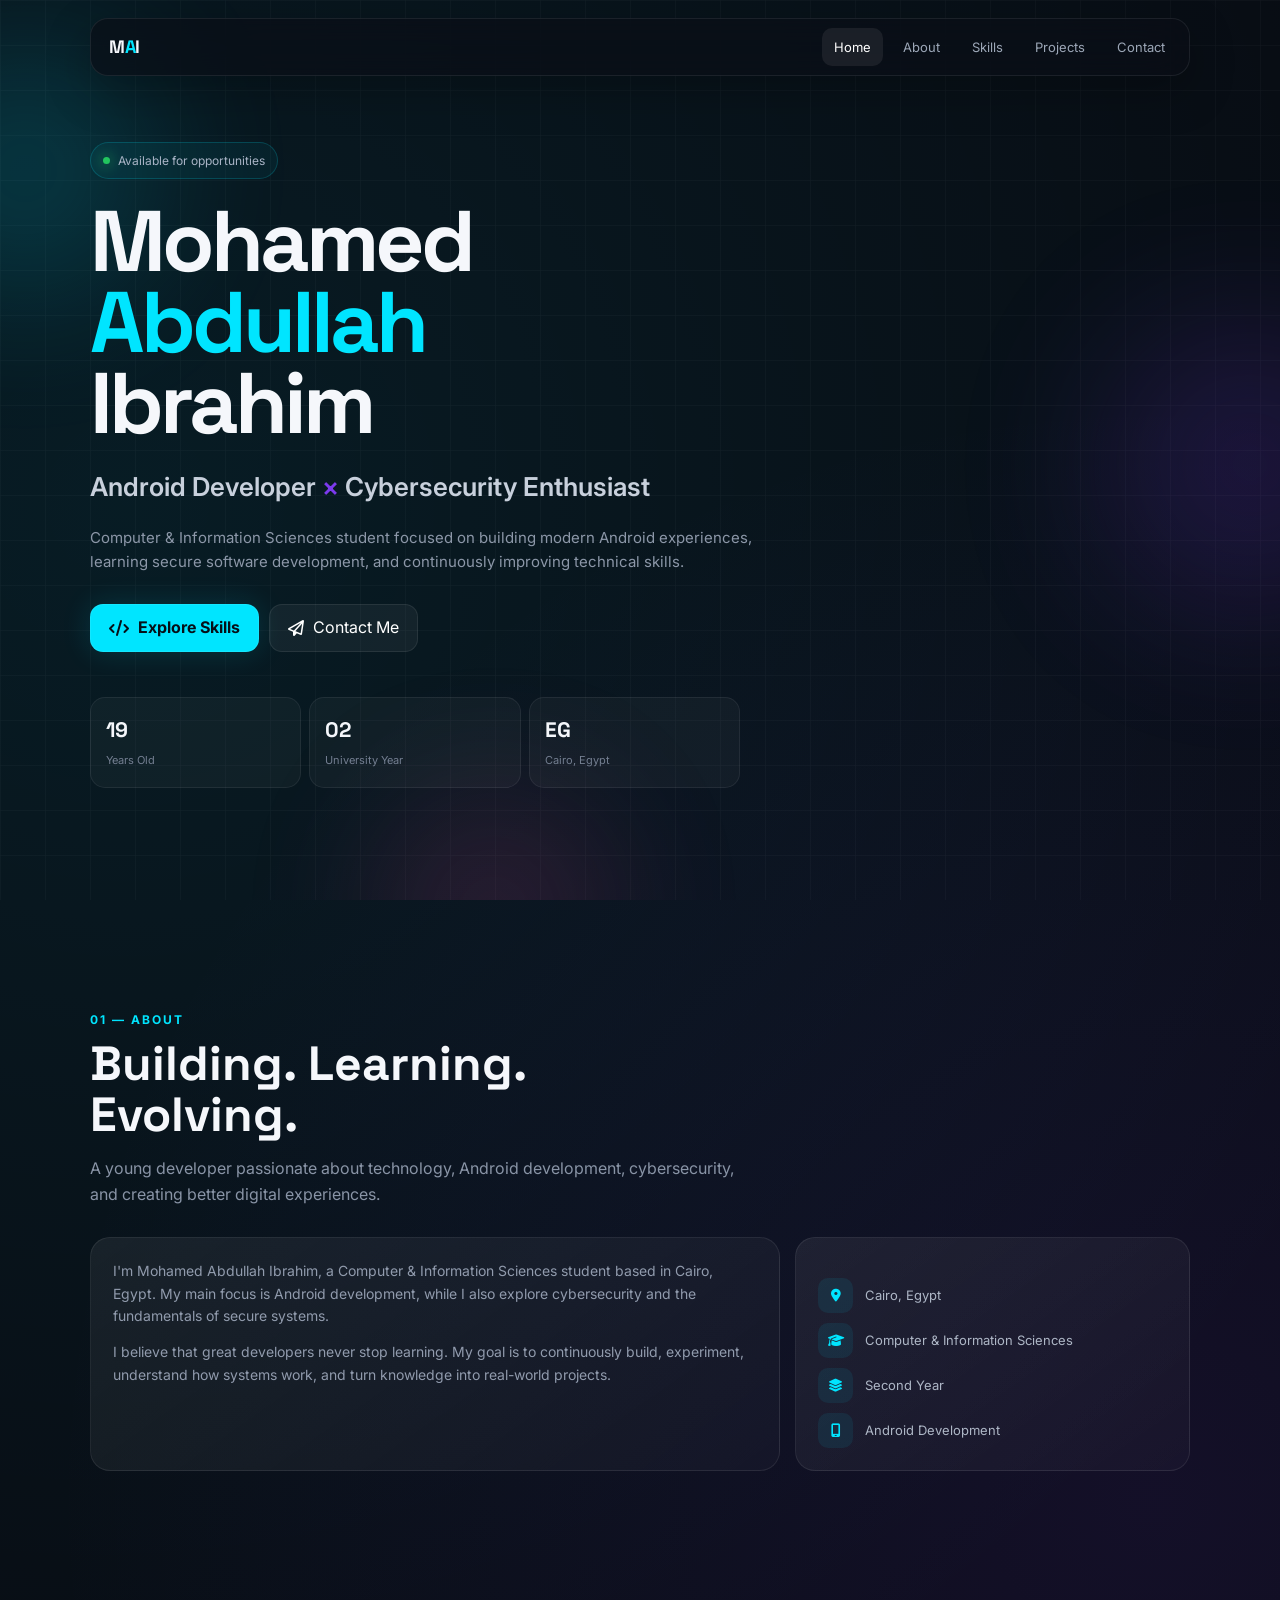
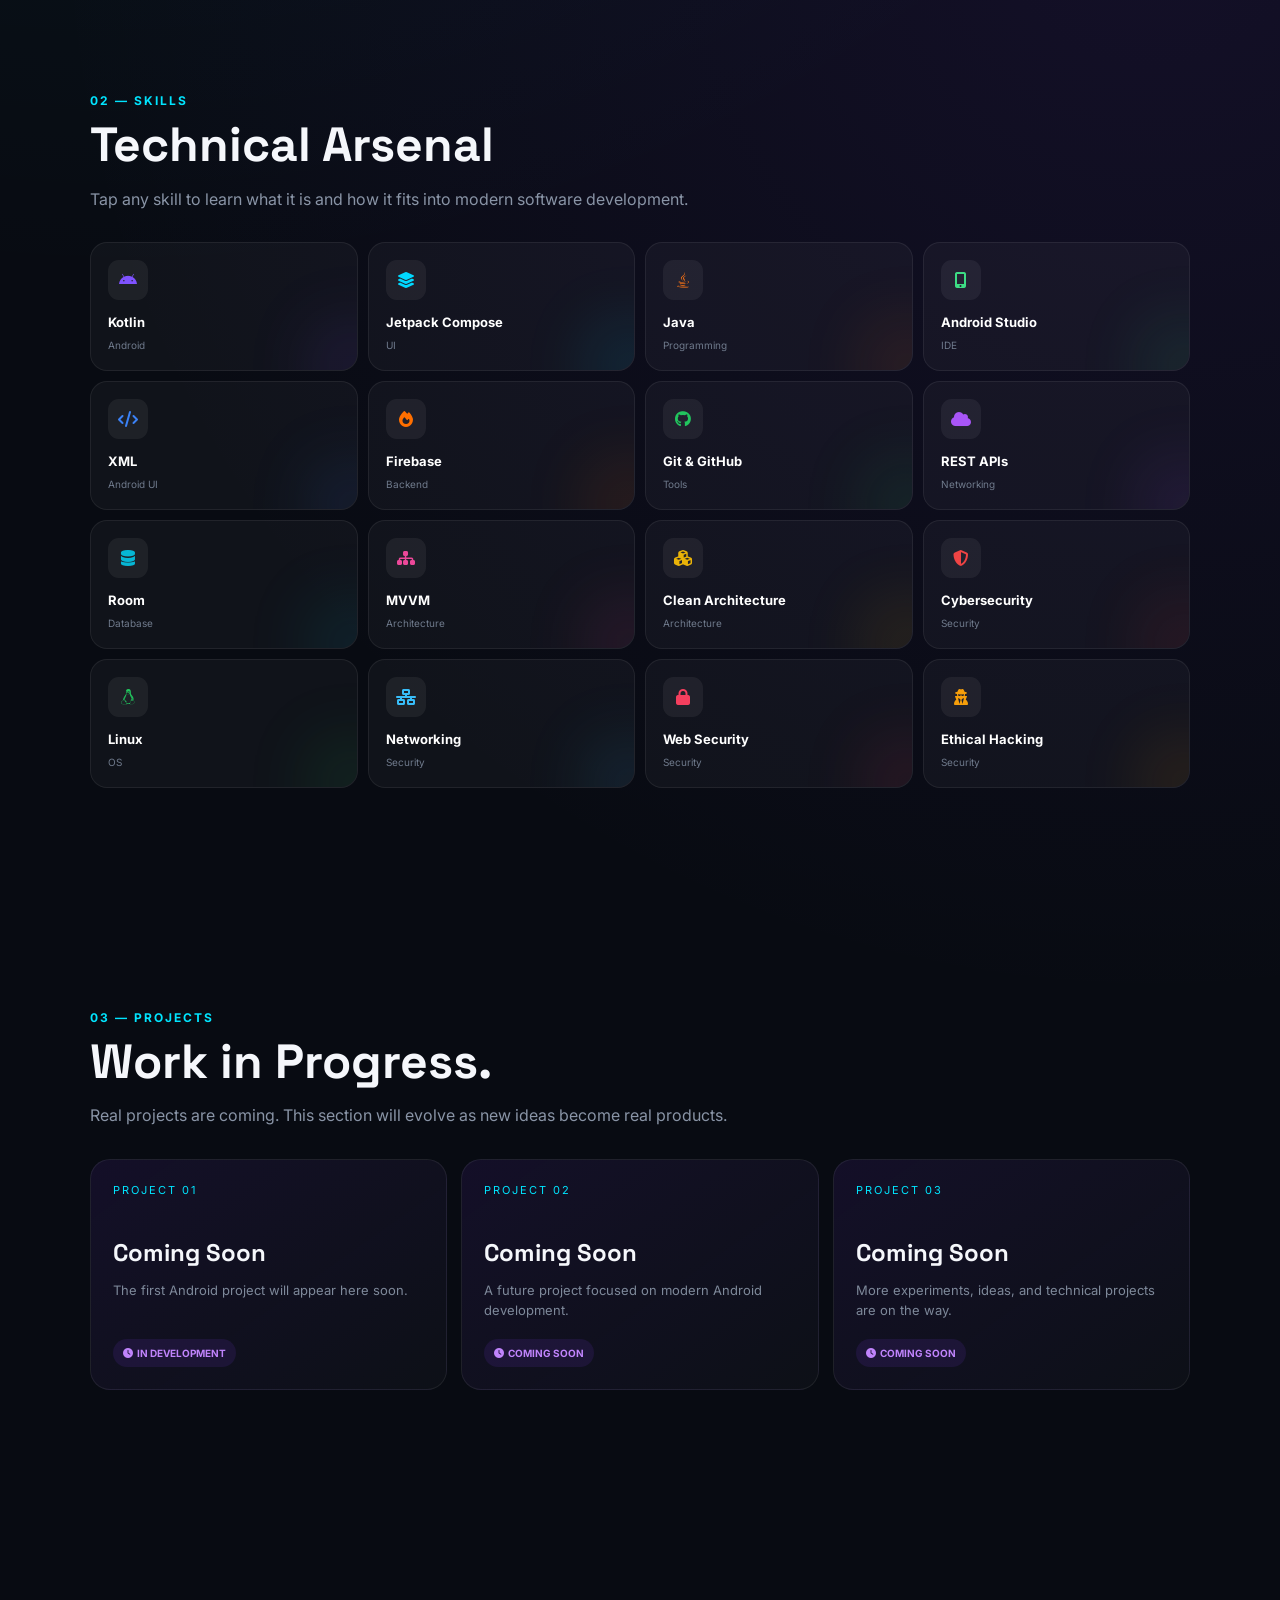
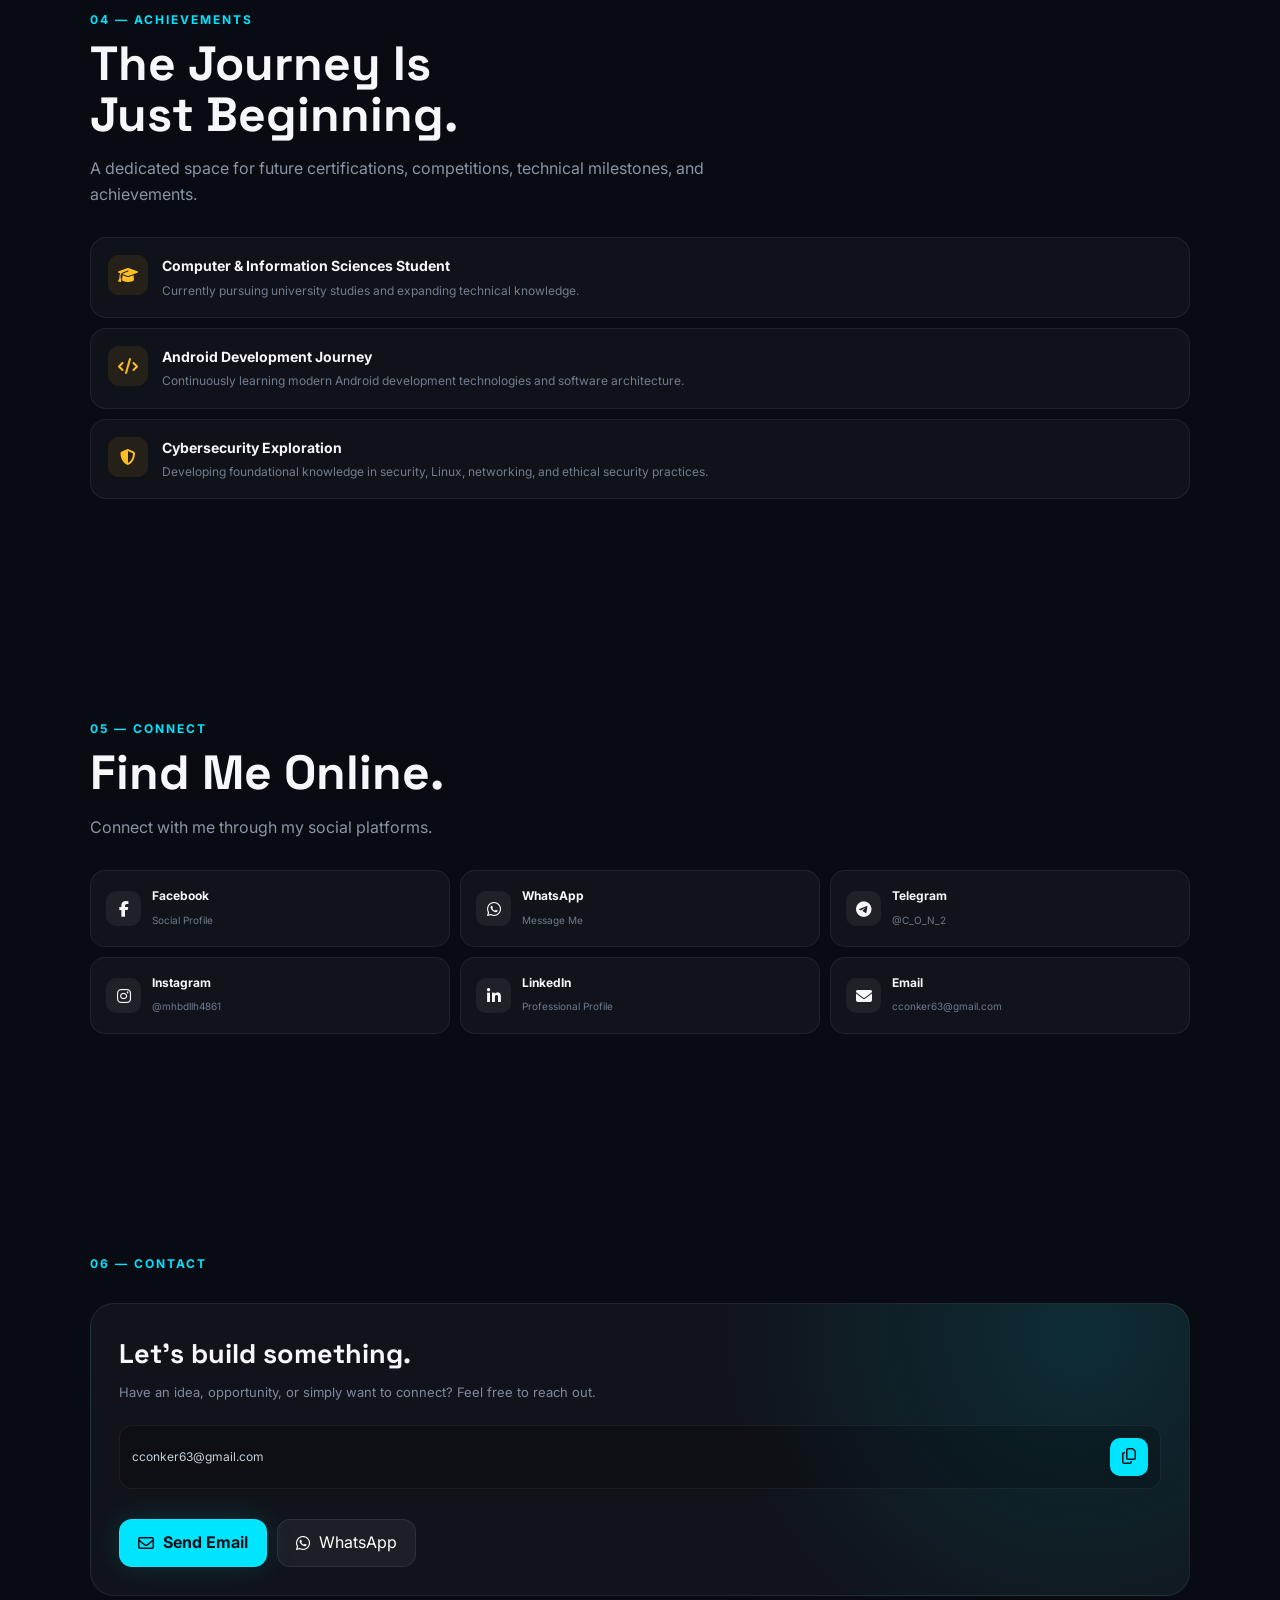
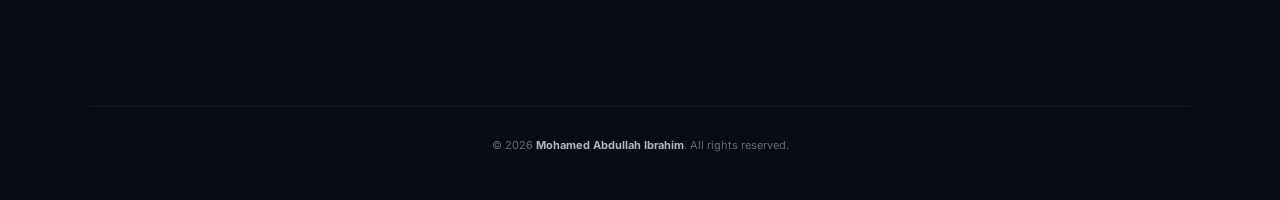
==== commit 160ae6d3: "Update index.html" ====
--- a/index.html
+++ b/index.html
@@ -2,22 +2,21 @@
 <html lang="en">
 <head>
   <meta charset="UTF-8">
-  <meta name="viewport" content="width=device-width, initial-scale=1.0, viewport-fit=cover">
+  <meta name="viewport" content="width=device-width, initial-scale=1.0">
 
   <title>Mohamed Abdullah Ibrahim | Android Developer</title>
-
   <meta
     name="description"
     content="Mohamed Abdullah Ibrahim — Android Developer and Cybersecurity Enthusiast from Cairo, Egypt."
   >
 
-  <meta name="theme-color" content="#070912">
+  <meta name="theme-color" content="#080b12">
 
   <link rel="preconnect" href="https://fonts.googleapis.com">
   <link rel="preconnect" href="https://fonts.gstatic.com" crossorigin>
 
   <link
-    href="https://fonts.googleapis.com/css2?family=Inter:wght@400;500;600;700;800;900&display=swap"
+    href="https://fonts.googleapis.com/css2?family=Inter:wght@400;500;600;700;800&family=Space+Grotesk:wght@400;500;600;700&display=swap"
     rel="stylesheet"
   >
 
@@ -27,47 +26,9 @@
   >
 
   <style>
-
-    /* =========================================================
-       ROOT
-    ========================================================= */
-
-    :root {
-      --bg: #060811;
-      --bg-soft: #0a0e18;
-
-      --card: rgba(15, 20, 34, .72);
-      --card-2: rgba(255,255,255,.045);
-
-      --text: #f7f9ff;
-      --muted: #98a4b8;
-
-      --border: rgba(255,255,255,.09);
-
-      --blue: #5b8cff;
-      --cyan: #24d9ff;
-      --purple: #a46cff;
-      --green: #43df86;
-      --pink: #ff5f9e;
-      --orange: #ffad5a;
-
-      --radius: 24px;
-
-      --gradient:
-        linear-gradient(
-          120deg,
-          #5b8cff,
-          #a46cff 48%,
-          #24d9ff
-        );
-
-      --safe-bottom: env(safe-area-inset-bottom, 0px);
-    }
-
-
-    /* =========================================================
+    /* =====================================================
        RESET
-    ========================================================= */
+    ===================================================== */
 
     * {
       margin: 0;
@@ -77,49 +38,22 @@
 
     html {
       scroll-behavior: smooth;
+      scroll-padding-top: 80px;
     }
 
     body {
-      min-height: 100vh;
-
-      font-family: Inter, sans-serif;
-
-      color: var(--text);
-
+      font-family: "Inter", sans-serif;
       background:
-        radial-gradient(
-          circle at 10% 5%,
-          rgba(91,140,255,.12),
-          transparent 28%
-        ),
-        radial-gradient(
-          circle at 90% 20%,
-          rgba(164,108,255,.10),
-          transparent 30%
-        ),
-        var(--bg);
-
+        radial-gradient(circle at 10% 10%, rgba(0, 229, 255, .08), transparent 30%),
+        radial-gradient(circle at 90% 30%, rgba(124, 58, 237, .10), transparent 30%),
+        #080b12;
+      color: #f5f7fb;
+      line-height: 1.6;
       overflow-x: hidden;
-
-      -webkit-tap-highlight-color: transparent;
-    }
-
-    body.light {
-      --bg: #f5f7fb;
-      --bg-soft: #ffffff;
-
-      --card: rgba(255,255,255,.78);
-      --card-2: rgba(15,23,42,.045);
-
-      --text: #101828;
-      --muted: #667085;
-
-      --border: rgba(15,23,42,.10);
-    }
-
-    ::selection {
-      background: var(--blue);
-      color: white;
+    }
+
+    body.modal-open {
+      overflow: hidden;
     }
 
     a {
@@ -131,4274 +65,2172 @@
       font: inherit;
     }
 
-
-    /* =========================================================
-       BOOT SCREEN
-    ========================================================= */
-
-    #boot {
+    ::selection {
+      background: #00e5ff;
+      color: #061018;
+    }
+
+    /* =====================================================
+       BACKGROUND
+    ===================================================== */
+
+    .background {
       position: fixed;
-
       inset: 0;
-
-      z-index: 99999;
+      pointer-events: none;
+      z-index: -2;
+      overflow: hidden;
+    }
+
+    .orb {
+      position: absolute;
+      border-radius: 50%;
+      filter: blur(80px);
+      opacity: .18;
+    }
+
+    .orb.one {
+      width: 250px;
+      height: 250px;
+      background: #00e5ff;
+      top: 5%;
+      left: -100px;
+    }
+
+    .orb.two {
+      width: 300px;
+      height: 300px;
+      background: #7c3aed;
+      right: -120px;
+      top: 35%;
+    }
+
+    .orb.three {
+      width: 220px;
+      height: 220px;
+      background: #ec4899;
+      left: 30%;
+      bottom: -120px;
+    }
+
+    .grid {
+      position: absolute;
+      inset: 0;
+      opacity: .05;
+      background-image:
+        linear-gradient(rgba(255,255,255,.5) 1px, transparent 1px),
+        linear-gradient(90deg, rgba(255,255,255,.5) 1px, transparent 1px);
+      background-size: 45px 45px;
+    }
+
+    /* =====================================================
+       NAVBAR
+    ===================================================== */
+
+    header {
+      position: fixed;
+      top: 0;
+      left: 0;
+      width: 100%;
+      z-index: 1000;
+      padding: 14px 16px;
+    }
+
+    .nav {
+      max-width: 1100px;
+      margin: auto;
+      min-height: 58px;
+      padding: 8px 12px 8px 18px;
 
       display: flex;
-
+      align-items: center;
+      justify-content: space-between;
+
+      background: rgba(10, 14, 23, .72);
+      border: 1px solid rgba(255,255,255,.08);
+      backdrop-filter: blur(18px);
+      -webkit-backdrop-filter: blur(18px);
+
+      border-radius: 18px;
+      box-shadow: 0 15px 45px rgba(0,0,0,.25);
+    }
+
+    .logo {
+      font-family: "Space Grotesk", sans-serif;
+      font-size: 18px;
+      font-weight: 700;
+      letter-spacing: -.5px;
+    }
+
+    .logo span {
+      color: #00e5ff;
+    }
+
+    .nav-links {
+      display: none;
+      gap: 8px;
+    }
+
+    .nav-links a {
+      padding: 9px 12px;
+      border-radius: 10px;
+      color: #9ca7b7;
+      font-size: 13px;
+      transition: .25s;
+    }
+
+    .nav-links a:hover,
+    .nav-links a.active {
+      color: white;
+      background: rgba(255,255,255,.07);
+    }
+
+    .menu-btn {
+      width: 42px;
+      height: 42px;
+      border: 0;
+      border-radius: 12px;
+      color: white;
+      background: rgba(255,255,255,.06);
+      cursor: pointer;
+      transition: .25s;
+    }
+
+    .menu-btn:active {
+      transform: scale(.92);
+      background: #00e5ff;
+      color: #061018;
+    }
+
+    /* =====================================================
+       MOBILE MENU
+    ===================================================== */
+
+    .mobile-menu {
+      position: fixed;
+      top: 82px;
+      left: 16px;
+      right: 16px;
+
+      padding: 10px;
+
+      background: rgba(10,14,23,.95);
+      border: 1px solid rgba(255,255,255,.08);
+      border-radius: 18px;
+
+      backdrop-filter: blur(20px);
+      -webkit-backdrop-filter: blur(20px);
+
+      transform: translateY(-15px);
+      opacity: 0;
+      pointer-events: none;
+      transition: .25s;
+
+      z-index: 999;
+    }
+
+    .mobile-menu.open {
+      transform: translateY(0);
+      opacity: 1;
+      pointer-events: auto;
+    }
+
+    .mobile-menu a {
+      display: block;
+      padding: 14px;
+      border-radius: 12px;
+      color: #aab3c2;
+      transition: .2s;
+    }
+
+    .mobile-menu a:hover {
+      color: white;
+      background: rgba(0,229,255,.08);
+    }
+
+    /* =====================================================
+       GENERAL
+    ===================================================== */
+
+    main {
+      width: 100%;
+    }
+
+    section {
+      width: min(1100px, calc(100% - 32px));
+      margin: auto;
+      padding: 90px 0;
+    }
+
+    .section-label {
+      color: #00e5ff;
+      font-size: 12px;
+      font-weight: 700;
+      text-transform: uppercase;
+      letter-spacing: 2px;
+      margin-bottom: 10px;
+    }
+
+    .section-title {
+      font-family: "Space Grotesk", sans-serif;
+      font-size: clamp(30px, 7vw, 48px);
+      line-height: 1.05;
+      margin-bottom: 16px;
+    }
+
+    .section-description {
+      max-width: 650px;
+      color: #8994a6;
+    }
+
+    /* =====================================================
+       HERO
+    ===================================================== */
+
+    .hero {
+      min-height: 100svh;
+      padding-top: 140px;
+      display: flex;
+      align-items: center;
+    }
+
+    .hero-content {
+      width: 100%;
+    }
+
+    .status {
+      display: inline-flex;
+      align-items: center;
+      gap: 8px;
+
+      padding: 8px 12px;
+      margin-bottom: 22px;
+
+      border: 1px solid rgba(0,229,255,.18);
+      border-radius: 999px;
+
+      background: rgba(0,229,255,.05);
+      color: #a8b4c6;
+
+      font-size: 12px;
+    }
+
+    .status-dot {
+      width: 7px;
+      height: 7px;
+      background: #22c55e;
+      border-radius: 50%;
+      box-shadow: 0 0 14px #22c55e;
+    }
+
+    .hero h1 {
+      font-family: "Space Grotesk", sans-serif;
+      font-size: clamp(43px, 12vw, 86px);
+      line-height: .94;
+      letter-spacing: -4px;
+      max-width: 850px;
+    }
+
+    .hero h1 .accent {
+      color: #00e5ff;
+    }
+
+    .hero-role {
+      margin-top: 22px;
+      font-size: clamp(18px, 4vw, 26px);
+      font-weight: 600;
+      color: #c8d0dc;
+    }
+
+    .hero-role span {
+      color: #7c3aed;
+    }
+
+    .hero-text {
+      max-width: 680px;
+      margin-top: 18px;
+      color: #8c97a8;
+      font-size: 15px;
+    }
+
+    .hero-actions {
+      display: flex;
+      flex-wrap: wrap;
+      gap: 10px;
+      margin-top: 30px;
+    }
+
+    .btn {
+      display: inline-flex;
       align-items: center;
       justify-content: center;
-
-      background: #05060a;
-
+      gap: 9px;
+
+      min-height: 48px;
+      padding: 0 18px;
+
+      border-radius: 13px;
+      border: 1px solid rgba(255,255,255,.08);
+
+      cursor: pointer;
       transition:
-        opacity .7s ease,
-        visibility .7s ease;
-    }
-
-    #boot.hide {
-      opacity: 0;
-      visibility: hidden;
-    }
-
-    .boot-box {
-      width: min(90%, 470px);
-
-      font-family: monospace;
-
-      color: #7fffb0;
-
-      font-size: 12px;
-
-      line-height: 1.9;
-    }
-
-    .boot-title {
-      font-size: 18px;
-
+        transform .2s,
+        background .2s,
+        border-color .2s,
+        color .2s;
+    }
+
+    .btn:active {
+      transform: scale(.94);
+    }
+
+    .btn-primary {
+      background: #00e5ff;
+      color: #061018;
+      font-weight: 700;
+      box-shadow: 0 0 30px rgba(0,229,255,.14);
+    }
+
+    .btn-primary:hover {
+      background: #67efff;
+      transform: translateY(-2px);
+    }
+
+    .btn-secondary {
+      background: rgba(255,255,255,.05);
       color: white;
-
-      margin-bottom: 18px;
-    }
-
-    .boot-line {
-      opacity: 0;
-
-      animation:
-        bootLine .25s forwards;
-    }
-
-    .boot-line:nth-child(2) { animation-delay: .15s; }
-    .boot-line:nth-child(3) { animation-delay: .3s; }
-    .boot-line:nth-child(4) { animation-delay: .45s; }
-    .boot-line:nth-child(5) { animation-delay: .6s; }
-    .boot-line:nth-child(6) { animation-delay: .75s; }
-
-    @keyframes bootLine {
-      to {
-        opacity: 1;
-      }
-    }
-
-
-    /* =========================================================
-       PROGRESS
-    ========================================================= */
-
-    #progress {
-      position: fixed;
-
-      top: 0;
-      left: 0;
-
-      width: 0;
-      height: 3px;
-
-      background: var(--gradient);
-
-      z-index: 9998;
-    }
-
-
-    /* =========================================================
-       CURSOR
-    ========================================================= */
-
-    .cursor {
-      position: fixed;
-
-      width: 220px;
-      height: 220px;
-
-      border-radius: 50%;
-
-      background:
-        radial-gradient(
-          circle,
-          rgba(91,140,255,.09),
-          transparent 70%
-        );
-
-      transform:
-        translate(-50%, -50%);
-
-      pointer-events: none;
-
-      z-index: 0;
-    }
-
-
-    /* =========================================================
-       CONTAINER
-    ========================================================= */
-
-    .container {
-      width: min(1160px, 92%);
-
-      margin: auto;
-
+    }
+
+    .btn-secondary:hover {
+      background: rgba(124,58,237,.18);
+      border-color: rgba(124,58,237,.5);
+      transform: translateY(-2px);
+    }
+
+    .hero-stats {
+      display: grid;
+      grid-template-columns: repeat(3, 1fr);
+      gap: 8px;
+      max-width: 650px;
+      margin-top: 45px;
+    }
+
+    .stat {
+      padding: 15px;
+      background: rgba(255,255,255,.035);
+      border: 1px solid rgba(255,255,255,.07);
+      border-radius: 15px;
+    }
+
+    .stat strong {
+      display: block;
+      font-family: "Space Grotesk";
+      font-size: 21px;
+    }
+
+    .stat span {
+      color: #747f91;
+      font-size: 11px;
+    }
+
+    /* =====================================================
+       ABOUT
+    ===================================================== */
+
+    .about-grid {
+      display: grid;
+      gap: 15px;
+      margin-top: 30px;
+    }
+
+    .glass-card {
+      padding: 22px;
+      border-radius: 20px;
+
+      background: linear-gradient(
+        145deg,
+        rgba(255,255,255,.065),
+        rgba(255,255,255,.025)
+      );
+
+      border: 1px solid rgba(255,255,255,.08);
+
+      transition: .3s;
+    }
+
+    .glass-card:hover {
+      transform: translateY(-4px);
+      border-color: rgba(0,229,255,.25);
+    }
+
+    .about-main p {
+      color: #919bad;
+      font-size: 14px;
+    }
+
+    .info-list {
+      margin-top: 18px;
+      display: grid;
+      gap: 10px;
+    }
+
+    .info {
+      display: flex;
+      align-items: center;
+      gap: 12px;
+      color: #aeb7c6;
+      font-size: 13px;
+    }
+
+    .info i {
+      width: 35px;
+      height: 35px;
+      display: grid;
+      place-items: center;
+      border-radius: 10px;
+      color: #00e5ff;
+      background: rgba(0,229,255,.08);
+    }
+
+    /* =====================================================
+       SKILLS
+    ===================================================== */
+
+    .skills-grid {
+      display: grid;
+      grid-template-columns: repeat(2, 1fr);
+      gap: 10px;
+      margin-top: 30px;
+    }
+
+    .skill-card {
       position: relative;
-
-      z-index: 2;
-    }
-
-    section {
-      padding: 95px 0;
-    }
-
-
-    /* =========================================================
-       NAVBAR
-    ========================================================= */
-
-    .nav {
-      position: fixed;
-
-      top: 12px;
-      left: 50%;
-
-      transform: translateX(-50%);
-
-      width: min(1120px, 94%);
-
-      z-index: 5000;
-
-      border:
-        1px solid var(--border);
-
-      border-radius: 20px;
-
-      background:
-        rgba(7,9,18,.72);
-
-      backdrop-filter: blur(22px);
-      -webkit-backdrop-filter: blur(22px);
-
-      box-shadow:
-        0 20px 70px rgba(0,0,0,.22);
-    }
-
-    body.light .nav {
-      background:
-        rgba(255,255,255,.75);
-    }
-
-    .nav-inner {
-      min-height: 64px;
-
-      display: flex;
-
-      align-items: center;
-
-      justify-content: space-between;
-
-      padding: 7px 8px;
-    }
-
-    .logo {
-      display: flex;
-
-      align-items: center;
-
-      gap: 10px;
-
-      font-size: 13px;
-
-      font-weight: 900;
-
-      white-space: nowrap;
-    }
-
-    .logo-box {
-      width: 42px;
-      height: 42px;
-
-      display: grid;
-
-      place-items: center;
-
-      border-radius: 14px;
+      overflow: hidden;
+
+      border: 1px solid rgba(255,255,255,.07);
+      border-radius: 17px;
+
+      background: rgba(255,255,255,.035);
+
+      padding: 17px;
+
+      cursor: pointer;
+      text-align: left;
 
       color: white;
 
-      background: var(--gradient);
-
-      box-shadow:
-        0 10px 35px rgba(91,140,255,.25);
-    }
-
-    .nav-links {
-      display: flex;
-
-      align-items: center;
-
-      gap: 24px;
-    }
-
-    .nav-links a {
-      color: var(--muted);
-
-      font-size: 12px;
-
-      font-weight: 700;
-
-      transition: .25s;
-    }
-
-    .nav-links a:hover {
-      color: var(--text);
-    }
-
-    .nav-actions {
-      display: flex;
-
-      align-items: center;
-
-      gap: 6px;
-    }
-
-    .icon-btn {
+      transition:
+        transform .2s,
+        background .25s,
+        border-color .25s;
+    }
+
+    .skill-card::after {
+      content: "";
+      position: absolute;
+      width: 80px;
+      height: 80px;
+      right: -35px;
+      bottom: -35px;
+      background: var(--skill-color, #00e5ff);
+      filter: blur(35px);
+      opacity: .12;
+    }
+
+    .skill-card:hover {
+      transform: translateY(-3px);
+      border-color: var(--skill-color, #00e5ff);
+      background: rgba(255,255,255,.06);
+    }
+
+    .skill-card:active {
+      transform: scale(.96);
+      background: rgba(0,229,255,.12);
+    }
+
+    .skill-icon {
       width: 40px;
       height: 40px;
 
-      border-radius: 13px;
-
       display: grid;
-
       place-items: center;
 
-      border: 1px solid var(--border);
-
-      background: var(--card-2);
-
-      color: var(--text);
-
-      cursor: pointer;
-
-      transition: .25s;
-    }
-
-    .icon-btn:hover,
-    .icon-btn:active {
-      color: white;
-
-      background: var(--gradient);
-
-      border-color: transparent;
-
-      transform: translateY(-2px);
-    }
-
-    .menu-btn {
-      display: none;
-    }
-
-
-    /* =========================================================
-       HERO
-    ========================================================= */
-
-    .hero {
-      min-height: 100svh;
+      margin-bottom: 12px;
+
+      border-radius: 11px;
+
+      color: var(--skill-color, #00e5ff);
+      background: rgba(255,255,255,.06);
+    }
+
+    .skill-name {
+      display: block;
+      font-weight: 700;
+      font-size: 13px;
+    }
+
+    .skill-type {
+      display: block;
+      margin-top: 4px;
+      color: #707b8d;
+      font-size: 10px;
+    }
+
+    /* =====================================================
+       PROJECTS
+    ===================================================== */
+
+    .projects-grid {
+      display: grid;
+      gap: 14px;
+      margin-top: 30px;
+    }
+
+    .project-card {
+      min-height: 230px;
+      padding: 22px;
 
       display: flex;
-
-      align-items: center;
-
-      padding-top: 135px;
-
-      overflow: hidden;
-    }
-
-    .hero-grid {
-      display: grid;
-
-      grid-template-columns:
-        1.08fr .92fr;
-
-      align-items: center;
-
-      gap: 60px;
-    }
-
-    .eyebrow {
-      display: inline-flex;
-
-      align-items: center;
-
-      gap: 8px;
-
-      padding: 8px 12px;
-
-      border-radius: 999px;
-
-      background:
-        rgba(67,223,134,.06);
-
-      border:
-        1px solid rgba(67,223,134,.17);
-
-      color: var(--green);
-
-      font-size: 11px;
-
-      font-weight: 800;
-
-      margin-bottom: 22px;
-    }
-
-    .pulse {
-      width: 7px;
-      height: 7px;
-
-      border-radius: 50%;
-
-      background: var(--green);
-
-      box-shadow:
-        0 0 0 6px rgba(67,223,134,.08);
-    }
-
-    .hero h1 {
-      font-size:
-        clamp(45px, 7vw, 84px);
-
-      line-height: 1.03;
-
-      letter-spacing: -4px;
-
-      font-weight: 900;
-
-      margin-bottom: 20px;
-    }
-
-    .gradient-text {
-      background: var(--gradient);
-
-      background-size: 200% 200%;
-
-      -webkit-background-clip: text;
-      background-clip: text;
-
-      color: transparent;
-
-      animation:
-        gradientMove 5s ease infinite;
-    }
-
-    @keyframes gradientMove {
-      0%,100% {
-        background-position: 0% 50%;
-      }
-
-      50% {
-        background-position: 100% 50%;
-      }
-    }
-
-    .hero-role {
-      font-size:
-        clamp(21px, 3vw, 32px);
-
-      font-weight: 800;
-
-      margin-bottom: 17px;
-    }
-
-    .hero-role span {
-      color: var(--green);
-    }
-
-    .hero-description {
-      max-width: 650px;
-
-      color: var(--muted);
-
-      font-size: 15px;
-
-      line-height: 1.9;
-
-      margin-bottom: 28px;
-    }
-
-    .buttons {
-      display: flex;
-
-      flex-wrap: wrap;
-
-      gap: 10px;
-    }
-
-    .btn {
-      min-height: 49px;
-
-      display: inline-flex;
-
-      align-items: center;
-
-      justify-content: center;
-
-      gap: 9px;
-
-      padding: 0 18px;
-
-      border-radius: 15px;
-
-      border: 1px solid var(--border);
-
-      font-size: 12px;
-
-      font-weight: 800;
-
-      cursor: pointer;
-
-      transition: .25s;
-
-      position: relative;
-
-      overflow: hidden;
-    }
-
-    .btn.primary {
-      color: white;
-
-      background: var(--gradient);
-
-      border: 0;
-
-      box-shadow:
-        0 15px 40px rgba(91,140,255,.20);
-    }
-
-    .btn.primary:hover,
-    .btn.primary:active {
-      transform: translateY(-3px);
-
-      box-shadow:
-        0 20px 55px rgba(91,140,255,.34);
-    }
-
-    .btn.secondary {
-      background: var(--card-2);
-
-      color: var(--text);
-    }
-
-    .btn.secondary:hover,
-    .btn.secondary:active {
-      color: var(--cyan);
-
-      border-color:
-        rgba(36,217,255,.35);
-
-      background:
-        rgba(36,217,255,.07);
-
-      transform: translateY(-3px);
-    }
-
-    .meta {
-      display: flex;
-
-      flex-wrap: wrap;
-
-      gap: 8px;
-
-      margin-top: 25px;
-    }
-
-    .meta-item {
-      display: flex;
-
-      align-items: center;
-
-      gap: 7px;
-
-      padding: 8px 11px;
-
-      border-radius: 11px;
-
-      border: 1px solid var(--border);
-
-      background: var(--card-2);
-
-      color: var(--muted);
-
-      font-size: 10px;
-    }
-
-    .meta-item i {
-      color: var(--blue);
-    }
-
-
-    /* =========================================================
-       HERO DEVICE
-    ========================================================= */
-
-    .visual {
-      min-height: 500px;
-
-      display: grid;
-
-      place-items: center;
-
-      position: relative;
-    }
-
-    .orb {
-      position: absolute;
-
-      width: 380px;
-      height: 380px;
-
-      border-radius: 50%;
-
-      background:
-        radial-gradient(
-          circle,
-          rgba(91,140,255,.16),
-          transparent 65%
-        );
-
-      filter: blur(8px);
-    }
-
-    .phone {
-      position: relative;
-
-      width: 255px;
-      height: 490px;
-
-      border-radius: 40px;
+      flex-direction: column;
+      justify-content: space-between;
+
+      border-radius: 20px;
+      border: 1px solid rgba(255,255,255,.07);
 
       background:
         linear-gradient(
           145deg,
-          #161d2d,
-          #05070c
+          rgba(124,58,237,.10),
+          rgba(255,255,255,.025)
         );
-
-      border:
-        1px solid rgba(255,255,255,.16);
-
-      box-shadow:
-        0 45px 100px rgba(0,0,0,.55),
-        0 0 70px rgba(91,140,255,.10);
-
-      transform:
-        rotate(-6deg)
-        perspective(900px)
-        rotateY(7deg);
-
-      animation:
-        phoneFloat 5s ease-in-out infinite;
-
+    }
+
+    .project-number {
+      font-size: 11px;
+      color: #00e5ff;
+      letter-spacing: 2px;
+    }
+
+    .project-card h3 {
+      margin-top: 35px;
+      font-family: "Space Grotesk";
+      font-size: 24px;
+    }
+
+    .project-card p {
+      margin-top: 7px;
+      color: #7e899a;
+      font-size: 13px;
+    }
+
+    .coming {
+      display: inline-flex;
+      align-items: center;
+      width: fit-content;
+      margin-top: 18px;
+      padding: 6px 10px;
+      border-radius: 999px;
+      color: #c084fc;
+      background: rgba(124,58,237,.12);
+      font-size: 10px;
+      font-weight: 700;
+    }
+
+    /* =====================================================
+       ACHIEVEMENTS
+    ===================================================== */
+
+    .achievement-list {
+      display: grid;
+      gap: 10px;
+      margin-top: 30px;
+    }
+
+    .achievement {
+      display: flex;
+      gap: 14px;
+      align-items: flex-start;
+
+      padding: 17px;
+
+      border-radius: 16px;
+      border: 1px solid rgba(255,255,255,.07);
+      background: rgba(255,255,255,.03);
+    }
+
+    .achievement-icon {
+      flex: 0 0 40px;
+      height: 40px;
+
+      display: grid;
+      place-items: center;
+
+      border-radius: 11px;
+
+      color: #fbbf24;
+      background: rgba(251,191,36,.09);
+    }
+
+    .achievement h3 {
+      font-size: 14px;
+    }
+
+    .achievement p {
+      color: #727d8e;
+      font-size: 12px;
+      margin-top: 3px;
+    }
+
+    /* =====================================================
+       SOCIALS
+    ===================================================== */
+
+    .social-grid {
+      display: grid;
+      grid-template-columns: repeat(2, 1fr);
+      gap: 10px;
+      margin-top: 30px;
+    }
+
+    .social {
+      display: flex;
+      align-items: center;
+      gap: 11px;
+
+      padding: 15px;
+
+      border-radius: 15px;
+      border: 1px solid rgba(255,255,255,.07);
+      background: rgba(255,255,255,.035);
+
+      transition: .25s;
+    }
+
+    .social i {
+      width: 35px;
+      height: 35px;
+
+      display: grid;
+      place-items: center;
+
+      border-radius: 10px;
+      background: rgba(255,255,255,.06);
+    }
+
+    .social strong {
+      font-size: 12px;
+      display: block;
+    }
+
+    .social span {
+      font-size: 10px;
+      color: #707b8c;
+    }
+
+    .social:hover {
+      transform: translateY(-3px);
+      border-color: var(--social-color);
+      background: rgba(255,255,255,.06);
+    }
+
+    .social:active {
+      transform: scale(.95);
+    }
+
+    /* =====================================================
+       CONTACT
+    ===================================================== */
+
+    .contact-box {
+      position: relative;
       overflow: hidden;
-    }
-
-    @keyframes phoneFloat {
-
-      0%,100% {
-        transform:
-          translateY(0)
-          rotate(-6deg)
-          perspective(900px)
-          rotateY(7deg);
-      }
-
-      50% {
-        transform:
-          translateY(-12px)
-          rotate(-4deg)
-          perspective(900px)
-          rotateY(7deg);
-      }
-
-    }
-
-    .notch {
-      position: absolute;
-
-      top: 9px;
-      left: 50%;
-
-      transform:
-        translateX(-50%);
-
-      width: 88px;
-      height: 23px;
-
-      border-radius:
-        0 0 15px 15px;
-
-      background: #020307;
-
-      z-index: 3;
-    }
-
-    .screen {
-      position: absolute;
-
-      inset: 8px;
-
-      border-radius: 33px;
-
-      padding:
-        70px 21px 25px;
-
-      overflow: hidden;
+
+      margin-top: 30px;
+      padding: 28px;
+
+      border-radius: 24px;
 
       background:
         radial-gradient(
-          circle at 10% 20%,
-          rgba(91,140,255,.25),
+          circle at 90% 10%,
+          rgba(0,229,255,.12),
           transparent 35%
         ),
-        radial-gradient(
-          circle at 90% 80%,
-          rgba(164,108,255,.22),
-          transparent 38%
-        ),
-        #080c16;
-    }
-
-    .android-logo {
-      width: 62px;
-      height: 62px;
-
-      display: grid;
-
-      place-items: center;
-
-      border-radius: 20px;
-
-      color: white;
-
-      background:
-        linear-gradient(
-          135deg,
-          #43df86,
-          #20bf6b
-        );
-
-      box-shadow:
-        0 15px 35px rgba(67,223,134,.22);
-
-      margin-bottom: 25px;
-    }
-
-    .screen h3 {
-      font-size: 23px;
-
-      margin-bottom: 8px;
-    }
-
-    .screen p {
-      color: #91a0b7;
-
-      font-size: 10px;
-
-      line-height: 1.8;
-
-      margin-bottom: 24px;
-    }
-
-    .code-line {
-      height: 8px;
-
-      border-radius: 20px;
-
-      background:
-        linear-gradient(
-          90deg,
-          var(--blue),
-          var(--purple)
-        );
-
-      margin-bottom: 11px;
-
-      opacity: .82;
-    }
-
-    .code-line.short {
-      width: 52%;
-
-      opacity: .38;
-    }
-
-    .float-card {
-      position: absolute;
-
+        rgba(255,255,255,.035);
+
+      border: 1px solid rgba(255,255,255,.08);
+    }
+
+    .contact-box h3 {
+      font-family: "Space Grotesk";
+      font-size: 27px;
+    }
+
+    .contact-box p {
+      color: #808b9c;
+      font-size: 13px;
+      margin-top: 7px;
+    }
+
+    .email-box {
       display: flex;
-
       align-items: center;
-
-      gap: 8px;
-
-      padding: 11px 13px;
-
-      border-radius: 14px;
-
-      border: 1px solid var(--border);
-
-      background:
-        rgba(12,16,27,.78);
-
-      backdrop-filter: blur(18px);
-
-      box-shadow:
-        0 20px 60px rgba(0,0,0,.35);
-
-      font-size: 10px;
-
-      font-weight: 800;
-
-      animation:
-        chipFloat 4s ease-in-out infinite;
-    }
-
-    .float-card i {
-      font-size: 15px;
-    }
-
-    .android-chip {
-      top: 95px;
-      right: 2px;
-
-      color: var(--green);
-    }
-
-    .security-chip {
-      bottom: 85px;
-      left: 0;
-
-      color: var(--pink);
-
-      animation-delay: 1s;
-    }
-
-    .kotlin-chip {
-      top: 275px;
-      right: -18px;
-
-      color: var(--cyan);
-
-      animation-delay: 2s;
-    }
-
-    @keyframes chipFloat {
-      0%,100% {
-        transform: translateY(0);
-      }
-
-      50% {
-        transform: translateY(-9px);
-      }
-    }
-
-
-    /* =========================================================
-       SECTION HEAD
-    ========================================================= */
-
-    .section-head {
+      justify-content: space-between;
+      gap: 10px;
+
+      margin-top: 22px;
+      padding: 12px;
+
+      border-radius: 13px;
+      background: rgba(0,0,0,.2);
+      border: 1px solid rgba(255,255,255,.06);
+    }
+
+    .email-box span {
+      overflow: hidden;
+      text-overflow: ellipsis;
+      white-space: nowrap;
+      color: #c7cfda;
+      font-size: 12px;
+    }
+
+    .copy-btn {
+      flex: 0 0 auto;
+
+      width: 38px;
+      height: 38px;
+
+      border: 0;
+      border-radius: 10px;
+
+      background: #00e5ff;
+      color: #061018;
+
+      cursor: pointer;
+      transition: .2s;
+    }
+
+    .copy-btn:active {
+      transform: scale(.9);
+    }
+
+    /* =====================================================
+       FOOTER
+    ===================================================== */
+
+    footer {
+      width: min(1100px, calc(100% - 32px));
+      margin: auto;
+
+      padding: 30px 0 45px;
+
+      border-top: 1px solid rgba(255,255,255,.06);
+
       text-align: center;
-
-      max-width: 700px;
-
-      margin:
-        0 auto 48px;
-    }
-
-    .kicker {
-      color: var(--blue);
-
-      font-size: 10px;
-
-      font-weight: 900;
-
-      letter-spacing: 2px;
-
-      text-transform: uppercase;
-
-      margin-bottom: 9px;
-    }
-
-    .section-title {
-      font-size:
-        clamp(30px, 5vw, 50px);
-
-      letter-spacing: -1.5px;
-
-      line-height: 1.15;
-
-      margin-bottom: 12px;
-    }
-
-    .section-text {
-      color: var(--muted);
-
-      font-size: 13px;
-
-      line-height: 1.9;
-    }
-
-
-    /* =========================================================
-       CARDS
-    ========================================================= */
-
-    .glass {
-      background: var(--card);
-
-      border:
-        1px solid var(--border);
-
-      border-radius: var(--radius);
-
-      backdrop-filter: blur(18px);
-
-      box-shadow:
-        0 25px 80px rgba(0,0,0,.18);
-
-      transition:
-        transform .3s,
-        border .3s,
-        box-shadow .3s;
-    }
-
-    .glass:hover {
-      transform: translateY(-6px);
-
-      border-color:
-        rgba(91,140,255,.25);
-
-      box-shadow:
-        0 35px 90px rgba(0,0,0,.28);
-    }
-
-
-    /* =========================================================
-       ABOUT
-    ========================================================= */
-
-    .about-grid {
-      display: grid;
-
-      grid-template-columns:
-        1.15fr .85fr;
-
-      gap: 18px;
-    }
-
-    .about-card {
-      padding: 30px;
-    }
-
-    .about-card p {
-      color: var(--muted);
-
-      font-size: 14px;
-
-      line-height: 2;
-    }
-
-    .info-card {
-      padding: 20px;
-    }
-
-    .info-row {
+      color: #5f6a7b;
+      font-size: 11px;
+    }
+
+    footer strong {
+      color: #aeb7c4;
+    }
+
+    /* =====================================================
+       SKILL MODAL
+    ===================================================== */
+
+    .modal {
+      position: fixed;
+      inset: 0;
+
       display: flex;
-
-      justify-content: space-between;
-
-      gap: 15px;
-
-      padding: 14px;
-
-      border-radius: 13px;
-
-      background: var(--card-2);
-
-      border:
-        1px solid var(--border);
-
-      margin-bottom: 8px;
-
-      font-size: 11px;
-    }
-
-    .info-row:last-child {
-      margin-bottom: 0;
-    }
-
-    .info-row span {
-      color: var(--muted);
-    }
-
-    .available {
-      color: var(--green);
-    }
-
-
-    /* =========================================================
-       SKILLS
-    ========================================================= */
-
-    .skills-grid {
-      display: grid;
-
-      grid-template-columns:
-        repeat(2, 1fr);
-
-      gap: 15px;
-    }
-
-    .skill-card {
-      padding: 25px;
-
-      position: relative;
-
-      overflow: hidden;
-
-      --accent: var(--blue);
-    }
-
-    .skill-card::after {
-      content: "";
-
-      position: absolute;
-
-      width: 150px;
-      height: 150px;
-
-      border-radius: 50%;
-
-      right: -80px;
-      top: -80px;
-
-      background: var(--accent);
-
-      filter: blur(60px);
-
-      opacity: .08;
-
-      transition: .4s;
-    }
-
-    .skill-card:hover::after {
-      opacity: .18;
-
-      transform: scale(1.3);
-    }
-
-    .skill-top {
-      display: flex;
-
-      align-items: center;
-
-      gap: 13px;
-
-      margin-bottom: 20px;
-    }
-
-    .skill-icon {
-      width: 53px;
-      height: 53px;
-
-      display: grid;
-
-      place-items: center;
-
-      border-radius: 16px;
-
-      color: var(--accent);
-
-      background:
-        color-mix(
-          in srgb,
-          var(--accent) 9%,
-          transparent
-        );
-
-      border:
-        1px solid
-        color-mix(
-          in srgb,
-          var(--accent) 20%,
-          transparent
-        );
-
-      font-size: 20px;
-
-      transition: .3s;
-    }
-
-    .skill-card:hover .skill-icon {
-      color: white;
-
-      background: var(--accent);
-
-      transform:
-        rotate(-5deg)
-        scale(1.06);
-    }
-
-    .skill-top h3 {
-      font-size: 15px;
-    }
-
-    .skill-top p {
-      color: var(--muted);
-
-      font-size: 9px;
-
-      margin-top: 3px;
-    }
-
-    .tags {
-      display: flex;
-
-      flex-wrap: wrap;
-
-      gap: 7px;
-    }
-
-    .tag {
-      padding: 7px 9px;
-
-      border-radius: 9px;
-
-      background: var(--card-2);
-
-      border:
-        1px solid var(--border);
-
-      color: var(--muted);
-
-      font-size: 9px;
+      align-items: flex-end;
+      justify-content: center;
+
+      padding: 16px;
+
+      background: rgba(0,0,0,.65);
+      backdrop-filter: blur(10px);
+      -webkit-backdrop-filter: blur(10px);
+
+      opacity: 0;
+      pointer-events: none;
 
       transition: .25s;
-    }
-
-    .tag:hover,
-    .tag:active {
-      color: white;
-
-      background:
-        linear-gradient(
-          135deg,
-          var(--blue),
-          var(--purple)
-        );
-
-      border-color: transparent;
-
-      transform: translateY(-2px);
-    }
-
-
-    /* =========================================================
-       SECURITY LAB
-    ========================================================= */
-
-    .security-box {
-      position: relative;
-
-      overflow: hidden;
-
-      padding: 30px;
-
-      border-radius: 28px;
+
+      z-index: 2000;
+    }
+
+    .modal.show {
+      opacity: 1;
+      pointer-events: auto;
+    }
+
+    .modal-card {
+      width: min(520px, 100%);
+
+      padding: 24px;
+
+      border-radius: 25px 25px 20px 20px;
 
       background:
         linear-gradient(
           145deg,
-          rgba(255,95,158,.07),
-          rgba(91,140,255,.07)
+          rgba(20,27,40,.98),
+          rgba(8,11,18,.98)
         );
 
-      border:
-        1px solid var(--border);
-    }
-
-    .security-box::before {
-      content: "";
-
-      position: absolute;
-
-      inset: 0;
-
-      background:
-        repeating-linear-gradient(
-          0deg,
-          transparent,
-          transparent 4px,
-          rgba(255,255,255,.012) 5px
-        );
-
-      pointer-events: none;
-    }
-
-    .security-head {
+      border: 1px solid rgba(255,255,255,.10);
+
+      box-shadow: 0 -20px 80px rgba(0,0,0,.5);
+
+      transform: translateY(30px);
+      transition: .3s;
+    }
+
+    .modal.show .modal-card {
+      transform: translateY(0);
+    }
+
+    .modal-top {
       display: flex;
-
       align-items: center;
-
-      gap: 14px;
-
-      margin-bottom: 25px;
-    }
-
-    .security-icon {
-      width: 60px;
-      height: 60px;
+      justify-content: space-between;
+      gap: 15px;
+    }
+
+    .modal-skill-icon {
+      width: 50px;
+      height: 50px;
 
       display: grid;
-
       place-items: center;
 
-      border-radius: 18px;
-
-      color: var(--pink);
-
-      background:
-        rgba(255,95,158,.08);
-
-      border:
-        1px solid rgba(255,95,158,.18);
-
-      font-size: 23px;
-    }
-
-    .security-head h3 {
+      border-radius: 14px;
+
+      color: var(--modal-color);
+      background: rgba(255,255,255,.06);
+
       font-size: 20px;
     }
 
-    .security-head p {
-      color: var(--muted);
-
-      font-size: 10px;
-
-      margin-top: 4px;
-    }
-
-    .security-grid {
-      display: grid;
-
-      grid-template-columns:
-        repeat(4, 1fr);
-
-      gap: 9px;
-    }
-
-    .security-item {
-      padding: 17px 10px;
-
-      text-align: center;
-
-      border-radius: 15px;
-
-      background: rgba(255,255,255,.035);
-
-      border:
-        1px solid var(--border);
-
-      transition: .25s;
-    }
-
-    .security-item:hover,
-    .security-item:active {
-      background:
-        rgba(255,95,158,.07);
-
-      border-color:
-        rgba(255,95,158,.3);
-
-      transform: translateY(-3px);
-    }
-
-    .security-item i {
-      color: var(--pink);
-
-      font-size: 17px;
-
-      margin-bottom: 8px;
-    }
-
-    .security-item span {
-      display: block;
-
-      color: var(--muted);
-
-      font-size: 9px;
-    }
-
-
-    /* =========================================================
-       PROJECT
-    ========================================================= */
-
-    .project-card {
-      min-height: 360px;
-
-      display: grid;
-
-      place-items: center;
-
-      text-align: center;
-
-      padding: 35px;
-
-      overflow: hidden;
-
-      position: relative;
-    }
-
-    .project-icon {
-      width: 80px;
-      height: 80px;
-
-      display: grid;
-
-      place-items: center;
-
-      border-radius: 25px;
-
-      color: white;
-
-      background: var(--gradient);
-
-      font-size: 30px;
-
-      box-shadow:
-        0 20px 60px rgba(91,140,255,.25);
-
-      margin: 0 auto 20px;
-
-      animation:
-        projectFloat 4s ease-in-out infinite;
-    }
-
-    @keyframes projectFloat {
-      0%,100% {
-        transform: translateY(0);
-      }
-
-      50% {
-        transform: translateY(-9px);
-      }
-    }
-
-    .project-card h3 {
-      font-size: 24px;
-
-      margin-bottom: 9px;
-    }
-
-    .project-card p {
-      max-width: 560px;
-
-      color: var(--muted);
-
-      font-size: 12px;
-
-      line-height: 1.9;
-
-      margin: 0 auto 17px;
-    }
-
-    .coming {
-      display: inline-block;
-
-      padding: 8px 12px;
-
-      border-radius: 999px;
-
-      color: var(--orange);
-
-      background:
-        rgba(255,173,90,.06);
-
-      border:
-        1px solid rgba(255,173,90,.18);
-
-      font-size: 9px;
-
-      font-weight: 900;
-
-      text-transform: uppercase;
-
-      letter-spacing: 1px;
-    }
-
-
-    /* =========================================================
-       ACHIEVEMENTS
-    ========================================================= */
-
-    .achievements {
-      display: grid;
-
-      grid-template-columns:
-        repeat(3, 1fr);
-
-      gap: 14px;
-    }
-
-    .achievement {
-      padding: 24px;
-
-      text-align: center;
-    }
-
-    .achievement i {
-      font-size: 28px;
-
-      color: var(--orange);
-
-      margin-bottom: 15px;
-    }
-
-    .achievement h3 {
-      font-size: 14px;
-
-      margin-bottom: 5px;
-    }
-
-    .achievement p {
-      color: var(--muted);
-
-      font-size: 10px;
-
-      line-height: 1.7;
-    }
-
-
-    /* =========================================================
-       TERMINAL
-    ========================================================= */
-
-    .terminal {
-      overflow: hidden;
-
-      border-radius: 22px;
-
-      background: #070a11;
-
-      border:
-        1px solid rgba(255,255,255,.09);
-
-      box-shadow:
-        0 30px 100px rgba(0,0,0,.35);
-    }
-
-    .terminal-bar {
-      height: 43px;
-
-      display: flex;
-
-      align-items: center;
-
-      gap: 7px;
-
-      padding: 0 14px;
-
-      background:
-        rgba(255,255,255,.035);
-
-      border-bottom:
-        1px solid rgba(255,255,255,.07);
-    }
-
-    .terminal-dot {
-      width: 9px;
-      height: 9px;
-
-      border-radius: 50%;
-
-      background: #ff5f57;
-    }
-
-    .terminal-dot:nth-child(2) {
-      background: #ffbd2e;
-    }
-
-    .terminal-dot:nth-child(3) {
-      background: #28c840;
-    }
-
-    .terminal-title {
-      color: #77829a;
-
-      font-family: monospace;
-
-      font-size: 10px;
-
-      margin-left: 6px;
-    }
-
-    .terminal-body {
-      min-height: 330px;
-
-      padding: 20px;
-
-      color: #a7ffbf;
-
-      font-family: monospace;
-
+    .modal-title {
+      flex: 1;
+    }
+
+    .modal-title h3 {
+      font-family: "Space Grotesk";
+      font-size: 22px;
+    }
+
+    .modal-title span {
+      color: #687487;
       font-size: 11px;
-
-      line-height: 1.8;
-    }
-
-    .terminal-output {
-      white-space: pre-wrap;
-
-      min-height: 245px;
-
-      overflow-wrap: anywhere;
-    }
-
-    .terminal-input {
-      display: flex;
-
-      align-items: center;
-
-      gap: 8px;
-
-      color: #7fffb0;
-    }
-
-    .terminal-input input {
-      width: 100%;
-
-      border: 0;
-
-      outline: 0;
-
-      background: transparent;
-
-      color: #fff;
-
-      font: inherit;
-    }
-
-    .terminal-help {
-      color: #69758b;
-
-      font-size: 9px;
-
-      margin-top: 8px;
-    }
-
-
-    /* =========================================================
-       CONTACT
-    ========================================================= */
-
-    .contact-grid {
-      display: grid;
-
-      grid-template-columns:
-        .75fr 1.25fr;
-
-      gap: 16px;
-    }
-
-    .contact-intro {
-      padding: 30px;
-
-      background:
-        linear-gradient(
-          145deg,
-          rgba(91,140,255,.11),
-          rgba(164,108,255,.07)
-        );
-    }
-
-    .contact-intro h3 {
-      font-size: 25px;
-
-      line-height: 1.3;
-
-      margin-bottom: 10px;
-    }
-
-    .contact-intro p {
-      color: var(--muted);
-
-      font-size: 12px;
-
-      line-height: 1.9;
-
-      margin-bottom: 22px;
-    }
-
-    .status {
-      display: inline-flex;
-
-      align-items: center;
-
-      gap: 7px;
-
-      padding: 8px 11px;
-
-      border-radius: 999px;
-
-      color: var(--green);
-
-      background:
-        rgba(67,223,134,.06);
-
-      border:
-        1px solid rgba(67,223,134,.16);
-
-      font-size: 9px;
-
-      font-weight: 900;
-    }
-
-    .social-grid {
-      display: grid;
-
-      grid-template-columns:
-        repeat(2, 1fr);
-
-      gap: 10px;
-    }
-
-    .social {
-      --social: var(--blue);
-
-      display: flex;
-
-      align-items: center;
-
-      gap: 11px;
-
-      min-height: 72px;
-
-      padding: 12px;
-
-      border-radius: 17px;
-
-      background: var(--card);
-
-      border:
-        1px solid var(--border);
-
-      transition: .3s;
-
-      position: relative;
-
-      overflow: hidden;
-    }
-
-    .social:hover,
-    .social:active {
-      transform: translateY(-4px);
-
-      border-color: var(--social);
-
-      box-shadow:
-        0 18px 50px
-        color-mix(
-          in srgb,
-          var(--social) 10%,
-          transparent
-        );
-    }
-
-    .social-icon {
-      width: 43px;
-      height: 43px;
-
-      flex-shrink: 0;
-
-      display: grid;
-
-      place-items: center;
-
-      border-radius: 13px;
-
-      color: var(--social);
-
-      background:
-        color-mix(
-          in srgb,
-          var(--social) 9%,
-          transparent
-        );
-
-      transition: .3s;
-    }
-
-    .social:hover .social-icon,
-    .social:active .social-icon {
-      color: white;
-
-      background: var(--social);
-
-      transform:
-        rotate(-5deg)
-        scale(1.05);
-    }
-
-    .social small {
-      display: block;
-
-      color: var(--muted);
-
-      font-size: 8px;
-
-      margin-bottom: 2px;
-    }
-
-    .social strong {
-      display: block;
-
-      font-size: 10px;
-
-      overflow-wrap: anywhere;
-    }
-
-    .facebook { --social: #1877f2; }
-    .whatsapp { --social: #25d366; }
-    .telegram { --social: #229ed9; }
-    .instagram { --social: #e4405f; }
-    .linkedin { --social: #0a66c2; }
-    .email { --social: #ffad5a; }
-
-
-    /* =========================================================
-       FOOTER
-    ========================================================= */
-
-    footer {
-      padding: 35px 0 calc(35px + var(--safe-bottom));
-
-      text-align: center;
-
-      border-top:
-        1px solid var(--border);
-
-      color: var(--muted);
-
-      font-size: 10px;
-    }
-
-    .footer-icons {
-      display: flex;
-
-      justify-content: center;
-
-      gap: 7px;
-
-      margin-bottom: 15px;
-    }
-
-    .footer-icons a {
+    }
+
+    .close-modal {
       width: 38px;
       height: 38px;
 
-      display: grid;
-
-      place-items: center;
-
-      border-radius: 12px;
-
-      background: var(--card-2);
-
-      border:
-        1px solid var(--border);
+      border: 0;
+      border-radius: 10px;
+
+      background: rgba(255,255,255,.06);
+      color: white;
+
+      cursor: pointer;
+    }
+
+    .modal-description {
+      margin-top: 20px;
+      color: #8d98aa;
+      font-size: 13px;
+    }
+
+    .modal-tag {
+      display: inline-block;
+      margin-top: 18px;
+      padding: 7px 10px;
+
+      border-radius: 999px;
+
+      color: #aab5c5;
+      background: rgba(255,255,255,.05);
+
+      font-size: 10px;
+    }
+
+    /* =====================================================
+       TOAST
+    ===================================================== */
+
+    .toast {
+      position: fixed;
+
+      left: 50%;
+      bottom: 25px;
+
+      transform: translate(-50%, 20px);
+
+      padding: 11px 16px;
+
+      border-radius: 999px;
+
+      background: rgba(20,25,35,.95);
+      border: 1px solid rgba(255,255,255,.08);
+
+      color: #dce3ec;
+
+      font-size: 11px;
+
+      opacity: 0;
+      pointer-events: none;
 
       transition: .25s;
-    }
-
-    .footer-icons a:hover,
-    .footer-icons a:active {
-      color: white;
-
-      background: var(--gradient);
-
-      border-color: transparent;
-
-      transform: translateY(-3px);
-    }
-
-
-    /* =========================================================
-       BACK TOP
-    ========================================================= */
-
-    #backTop {
-      position: fixed;
-
-      right: 18px;
-
-      bottom:
-        calc(18px + var(--safe-bottom));
-
-      width: 45px;
-      height: 45px;
-
-      border-radius: 14px;
-
-      border:
-        1px solid var(--border);
-
-      background: var(--card);
-
-      color: var(--text);
-
-      display: grid;
-
-      place-items: center;
-
-      cursor: pointer;
-
-      opacity: 0;
-
-      visibility: hidden;
-
-      transform: translateY(15px);
-
-      transition: .3s;
-
-      z-index: 4000;
-    }
-
-    #backTop.show {
+
+      z-index: 3000;
+    }
+
+    .toast.show {
       opacity: 1;
-
-      visibility: visible;
-
-      transform: translateY(0);
-    }
-
-    #backTop:hover,
-    #backTop:active {
-      color: white;
-
-      background: var(--gradient);
-
-      border-color: transparent;
-    }
-
-
-    /* =========================================================
-       REVEAL
-    ========================================================= */
+      transform: translate(-50%, 0);
+    }
+
+    /* =====================================================
+       SCROLL REVEAL
+    ===================================================== */
 
     .reveal {
       opacity: 0;
-
       transform: translateY(25px);
-
-      transition:
-        opacity .7s ease,
-        transform .7s ease;
-    }
-
-    .reveal.active {
+      transition: opacity .7s ease, transform .7s ease;
+    }
+
+    .reveal.visible {
       opacity: 1;
-
       transform: translateY(0);
     }
 
-
-    /* =========================================================
-       COMMAND PALETTE
-    ========================================================= */
-
-    .command-overlay {
-      position: fixed;
-
-      inset: 0;
-
-      z-index: 8000;
-
-      display: flex;
-
-      align-items: flex-start;
-
-      justify-content: center;
-
-      padding-top: 110px;
-
-      background:
-        rgba(0,0,0,.55);
-
-      backdrop-filter: blur(12px);
-
-      opacity: 0;
-
-      visibility: hidden;
-
-      transition: .25s;
-    }
-
-    .command-overlay.open {
-      opacity: 1;
-
-      visibility: visible;
-    }
-
-    .command {
-      width: min(92%, 560px);
-
-      border-radius: 20px;
-
-      background:
-        #0c111d;
-
-      border:
-        1px solid rgba(255,255,255,.11);
-
-      box-shadow:
-        0 35px 120px rgba(0,0,0,.55);
-
-      overflow: hidden;
-
-      transform: translateY(-15px);
-
-      transition: .25s;
-    }
-
-    .command-overlay.open .command {
-      transform: translateY(0);
-    }
-
-    .command-search {
-      display: flex;
-
-      align-items: center;
-
-      gap: 10px;
-
-      padding: 15px;
-
-      border-bottom:
-        1px solid rgba(255,255,255,.07);
-    }
-
-    .command-search i {
-      color: #6f7b91;
-    }
-
-    .command-search input {
-      width: 100%;
-
-      border: 0;
-
-      outline: 0;
-
-      background: transparent;
-
-      color: white;
-
-      font-size: 13px;
-    }
-
-    .command-list {
-      padding: 8px;
-    }
-
-    .command-item {
-      width: 100%;
-
-      display: flex;
-
-      align-items: center;
-
-      gap: 11px;
-
-      padding: 12px;
-
-      border: 0;
-
-      border-radius: 12px;
-
-      color: #b9c3d5;
-
-      background: transparent;
-
-      text-align: left;
-
-      cursor: pointer;
-
-      font-size: 11px;
-
-      transition: .2s;
-    }
-
-    .command-item:hover,
-    .command-item:active {
-      color: white;
-
-      background:
-        rgba(91,140,255,.12);
-    }
-
-    .command-item i {
-      width: 24px;
-
-      color: var(--blue);
-    }
-
-
-    /* =========================================================
-       RESPONSIVE
-    ========================================================= */
-
-    @media(max-width: 900px) {
-
-      .nav-links {
-        position: absolute;
-
-        top: calc(100% + 9px);
-
-        right: 0;
-
-        width: 100%;
-
-        padding: 10px;
-
-        display: flex;
-
-        flex-direction: column;
-
-        align-items: stretch;
-
-        gap: 3px;
-
-        background:
-          rgba(8,11,20,.94);
-
-        border:
-          1px solid var(--border);
-
-        border-radius: 18px;
-
-        backdrop-filter: blur(20px);
-
-        opacity: 0;
-
-        visibility: hidden;
-
-        transform: translateY(-10px);
-
-        transition: .25s;
+    /* =====================================================
+       DESKTOP
+    ===================================================== */
+
+    @media (min-width: 760px) {
+
+      header {
+        padding: 18px 24px;
       }
 
-      .nav-links.open {
-        opacity: 1;
-
-        visibility: visible;
-
-        transform: translateY(0);
-      }
-
-      .nav-links a {
-        padding: 13px;
-
-        border-radius: 11px;
-      }
-
-      .nav-links a:hover {
-        background:
-          rgba(91,140,255,.08);
-      }
-
       .menu-btn {
-        display: grid;
-      }
-
-      .hero-grid {
-        grid-template-columns: 1fr;
-
-        text-align: center;
-      }
-
-      .hero-description {
-        margin-inline: auto;
-      }
-
-      .buttons,
-      .meta {
-        justify-content: center;
-      }
-
-      .visual {
-        min-height: 430px;
-      }
-
-      .about-grid,
-      .contact-grid {
-        grid-template-columns: 1fr;
-      }
-    }
-
-
-    @media(max-width: 650px) {
-
-      .cursor {
         display: none;
       }
 
-      section {
-        padding: 80px 0;
+      .nav-links {
+        display: flex;
       }
 
-      .hero {
-        padding-top: 115px;
-      }
-
-      .hero h1 {
-        font-size: 45px;
-
-        letter-spacing: -2.5px;
-      }
-
-      .hero-role {
-        font-size: 21px;
-      }
-
-      .hero-description {
-        font-size: 13px;
-      }
-
-      .buttons {
-        flex-direction: column;
-      }
-
-      .btn {
-        width: 100%;
-      }
-
-      .meta {
-        flex-direction: column;
-      }
-
-      .meta-item {
-        justify-content: center;
-      }
-
-      .visual {
-        min-height: 390px;
-      }
-
-      .phone {
-        width: 205px;
-        height: 400px;
-      }
-
-      .orb {
-        width: 300px;
-        height: 300px;
-      }
-
-      .kotlin-chip {
-        right: -2px;
-        top: 230px;
-      }
-
-      .android-chip {
-        right: -3px;
-        top: 65px;
-      }
-
-      .security-chip {
-        left: -3px;
-        bottom: 55px;
-      }
-
-      .skills-grid {
-        grid-template-columns: 1fr;
-      }
-
-      .security-grid {
-        grid-template-columns:
-          repeat(2, 1fr);
-      }
-
-      .achievements {
-        grid-template-columns: 1fr;
-      }
-
-      .social-grid {
-        grid-template-columns: 1fr;
-      }
-
-      .about-card {
-        padding: 24px;
-      }
-
-      .terminal-body {
-        min-height: 310px;
-
-        padding: 15px;
-
-        font-size: 10px;
-      }
-
-      .command-overlay {
-        padding-top: 80px;
-      }
-
-    }
-
-
-    @media(max-width: 390px) {
-
-      .logo span {
+      .mobile-menu {
         display: none;
       }
 
-      .logo-box {
-        width: 40px;
-        height: 40px;
+      section {
+        padding: 110px 0;
       }
 
-      .hero h1 {
-        font-size: 40px;
+      .about-grid {
+        grid-template-columns: 1.4fr .8fr;
       }
 
-      .phone {
-        width: 185px;
-        height: 360px;
+      .skills-grid {
+        grid-template-columns: repeat(4, 1fr);
       }
 
-      .security-chip,
-      .kotlin-chip {
-        display: none;
+      .projects-grid {
+        grid-template-columns: repeat(3, 1fr);
       }
 
-      .security-grid {
-        gap: 7px;
+      .social-grid {
+        grid-template-columns: repeat(3, 1fr);
       }
 
-    }
-
-
-    /* =========================================================
+      .modal {
+        align-items: center;
+      }
+
+      .modal-card {
+        border-radius: 25px;
+        transform: translateY(20px) scale(.97);
+      }
+
+      .modal.show .modal-card {
+        transform: translateY(0) scale(1);
+      }
+    }
+
+    /* =====================================================
        REDUCED MOTION
-    ========================================================= */
-
-    @media(prefers-reduced-motion: reduce) {
-
+    ===================================================== */
+
+    @media (prefers-reduced-motion: reduce) {
       *,
       *::before,
       *::after {
         scroll-behavior: auto !important;
-
+        transition-duration: .01ms !important;
         animation-duration: .01ms !important;
-
-        animation-iteration-count: 1 !important;
-
-        transition-duration: .01ms !important;
       }
-
-    }
-
+    }
   </style>
 </head>
 
-
 <body>
 
-
-  <!-- ========================================================
-       BOOT SCREEN
-  ========================================================= -->
-
-  <div id="boot">
-
-    <div class="boot-box">
-
-      <div class="boot-title">
-        MOHAMED ABDULLAH OS
+  <!-- BACKGROUND -->
+  <div class="background">
+    <div class="grid"></div>
+    <div class="orb one"></div>
+    <div class="orb two"></div>
+    <div class="orb three"></div>
+  </div>
+
+  <!-- NAVBAR -->
+  <header>
+    <nav class="nav">
+
+      <a href="#home" class="logo">
+        M<span>A</span>I
+      </a>
+
+      <div class="nav-links">
+        <a href="#home" class="active">Home</a>
+        <a href="#about">About</a>
+        <a href="#skills">Skills</a>
+        <a href="#projects">Projects</a>
+        <a href="#contact">Contact</a>
       </div>
 
-      <div class="boot-line">
-        [ OK ] Initializing portfolio...
+      <button class="menu-btn" id="menuBtn" aria-label="Open menu">
+        <i class="fa-solid fa-bars"></i>
+      </button>
+
+    </nav>
+  </header>
+
+  <!-- MOBILE MENU -->
+  <div class="mobile-menu" id="mobileMenu">
+    <a href="#home">Home</a>
+    <a href="#about">About</a>
+    <a href="#skills">Skills</a>
+    <a href="#projects">Projects</a>
+    <a href="#achievements">Achievements</a>
+    <a href="#contact">Contact</a>
+  </div>
+
+  <main>
+
+    <!-- =================================================
+         HERO
+    ================================================== -->
+
+    <section class="hero reveal" id="home">
+
+      <div class="hero-content">
+
+        <div class="status">
+          <span class="status-dot"></span>
+          Available for opportunities
+        </div>
+
+        <h1>
+          Mohamed<br>
+          <span class="accent">Abdullah</span><br>
+          Ibrahim
+        </h1>
+
+        <div class="hero-role">
+          Android Developer <span>×</span> Cybersecurity Enthusiast
+        </div>
+
+        <p class="hero-text">
+          Computer & Information Sciences student focused on building
+          modern Android experiences, learning secure software development,
+          and continuously improving technical skills.
+        </p>
+
+        <div class="hero-actions">
+
+          <a href="#skills" class="btn btn-primary">
+            <i class="fa-solid fa-code"></i>
+            Explore Skills
+          </a>
+
+          <a href="#contact" class="btn btn-secondary">
+            <i class="fa-regular fa-paper-plane"></i>
+            Contact Me
+          </a>
+
+        </div>
+
+        <div class="hero-stats">
+
+          <div class="stat">
+            <strong>19</strong>
+            <span>Years Old</span>
+          </div>
+
+          <div class="stat">
+            <strong>02</strong>
+            <span>University Year</span>
+          </div>
+
+          <div class="stat">
+            <strong>EG</strong>
+            <span>Cairo, Egypt</span>
+          </div>
+
+        </div>
+
       </div>
 
-      <div class="boot-line">
-        [ OK ] Loading Android environment...
+    </section>
+
+    <!-- =================================================
+         ABOUT
+    ================================================== -->
+
+    <section id="about" class="reveal">
+
+      <div class="section-label">01 — About</div>
+
+      <h2 class="section-title">
+        Building. Learning.<br>
+        Evolving.
+      </h2>
+
+      <p class="section-description">
+        A young developer passionate about technology, Android development,
+        cybersecurity, and creating better digital experiences.
+      </p>
+
+      <div class="about-grid">
+
+        <div class="glass-card about-main">
+
+          <p>
+            I'm Mohamed Abdullah Ibrahim, a Computer & Information Sciences
+            student based in Cairo, Egypt. My main focus is Android development,
+            while I also explore cybersecurity and the fundamentals of secure
+            systems.
+          </p>
+
+          <p style="margin-top:14px;">
+            I believe that great developers never stop learning. My goal is to
+            continuously build, experiment, understand how systems work, and
+            turn knowledge into real-world projects.
+          </p>
+
+        </div>
+
+        <div class="glass-card">
+
+          <div class="info-list">
+
+            <div class="info">
+              <i class="fa-solid fa-location-dot"></i>
+              <span>Cairo, Egypt</span>
+            </div>
+
+            <div class="info">
+              <i class="fa-solid fa-graduation-cap"></i>
+              <span>Computer & Information Sciences</span>
+            </div>
+
+            <div class="info">
+              <i class="fa-solid fa-layer-group"></i>
+              <span>Second Year</span>
+            </div>
+
+            <div class="info">
+              <i class="fa-solid fa-mobile-screen"></i>
+              <span>Android Development</span>
+            </div>
+
+          </div>
+
+        </div>
+
       </div>
 
-      <div class="boot-line">
-        [ OK ] Loading security modules...
+    </section>
+
+    <!-- =================================================
+         SKILLS
+    ================================================== -->
+
+    <section id="skills" class="reveal">
+
+      <div class="section-label">02 — Skills</div>
+
+      <h2 class="section-title">
+        Technical Arsenal
+      </h2>
+
+      <p class="section-description">
+        Tap any skill to learn what it is and how it fits into modern
+        software development.
+      </p>
+
+      <div class="skills-grid" id="skillsGrid">
+
+        <!-- Android -->
+
+        <button
+          class="skill-card"
+          style="--skill-color:#7F52FF"
+          data-name="Kotlin"
+          data-type="Android Development"
+          data-icon="fa-brands fa-android"
+          data-color="#7F52FF"
+          data-description="A modern, concise, and expressive programming language widely used for Android development. Kotlin helps developers build safer and more maintainable applications."
+          data-tag="Modern Android Language"
+        >
+          <span class="skill-icon">
+            <i class="fa-brands fa-android"></i>
+          </span>
+          <span class="skill-name">Kotlin</span>
+          <span class="skill-type">Android</span>
+        </button>
+
+        <button
+          class="skill-card"
+          style="--skill-color:#00D9FF"
+          data-name="Jetpack Compose"
+          data-type="UI Development"
+          data-icon="fa-solid fa-layer-group"
+          data-color="#00D9FF"
+          data-description="Android's modern declarative UI toolkit for building responsive and beautiful interfaces with less code and a more flexible development workflow."
+          data-tag="Modern UI Toolkit"
+        >
+          <span class="skill-icon">
+            <i class="fa-solid fa-layer-group"></i>
+          </span>
+          <span class="skill-name">Jetpack Compose</span>
+          <span class="skill-type">UI</span>
+        </button>
+
+        <button
+          class="skill-card"
+          style="--skill-color:#F97316"
+          data-name="Java"
+          data-type="Programming"
+          data-icon="fa-brands fa-java"
+          data-color="#F97316"
+          data-description="A widely used object-oriented programming language with a large ecosystem and an important role in Android's development history."
+          data-tag="Programming Language"
+        >
+          <span class="skill-icon">
+            <i class="fa-brands fa-java"></i>
+          </span>
+          <span class="skill-name">Java</span>
+          <span class="skill-type">Programming</span>
+        </button>
+
+        <button
+          class="skill-card"
+          style="--skill-color:#3DDC84"
+          data-name="Android Studio"
+          data-type="Development Environment"
+          data-icon="fa-solid fa-mobile-screen-button"
+          data-color="#3DDC84"
+          data-description="The official IDE for Android development, providing tools for coding, debugging, testing, profiling, and building Android applications."
+          data-tag="Android IDE"
+        >
+          <span class="skill-icon">
+            <i class="fa-solid fa-mobile-screen-button"></i>
+          </span>
+          <span class="skill-name">Android Studio</span>
+          <span class="skill-type">IDE</span>
+        </button>
+
+        <button
+          class="skill-card"
+          style="--skill-color:#3B82F6"
+          data-name="XML"
+          data-type="Android UI"
+          data-icon="fa-solid fa-code"
+          data-color="#3B82F6"
+          data-description="A markup language historically used extensively in Android layouts, resources, configuration, and structured data."
+          data-tag="Android UI"
+        >
+          <span class="skill-icon">
+            <i class="fa-solid fa-code"></i>
+          </span>
+          <span class="skill-name">XML</span>
+          <span class="skill-type">Android UI</span>
+        </button>
+
+        <button
+          class="skill-card"
+          style="--skill-color:#FF6F00"
+          data-name="Firebase"
+          data-type="Backend Services"
+          data-icon="fa-solid fa-fire"
+          data-color="#FF6F00"
+          data-description="A Google platform that provides services such as authentication, databases, analytics, cloud functionality, and other tools for modern applications."
+          data-tag="Google Platform"
+        >
+          <span class="skill-icon">
+            <i class="fa-solid fa-fire"></i>
+          </span>
+          <span class="skill-name">Firebase</span>
+          <span class="skill-type">Backend</span>
+        </button>
+
+        <button
+          class="skill-card"
+          style="--skill-color:#22C55E"
+          data-name="Git & GitHub"
+          data-type="Version Control"
+          data-icon="fa-brands fa-github"
+          data-color="#22C55E"
+          data-description="Tools and platforms used to track code changes, collaborate with developers, manage repositories, and maintain project history."
+          data-tag="Developer Workflow"
+        >
+          <span class="skill-icon">
+            <i class="fa-brands fa-github"></i>
+          </span>
+          <span class="skill-name">Git & GitHub</span>
+          <span class="skill-type">Tools</span>
+        </button>
+
+        <button
+          class="skill-card"
+          style="--skill-color:#A855F7"
+          data-name="REST APIs"
+          data-type="Networking"
+          data-icon="fa-solid fa-cloud"
+          data-color="#A855F7"
+          data-description="A common architecture for communication between applications and backend services, allowing Android apps to consume and exchange data over HTTP."
+          data-tag="Networking"
+        >
+          <span class="skill-icon">
+            <i class="fa-solid fa-cloud"></i>
+          </span>
+          <span class="skill-name">REST APIs</span>
+          <span class="skill-type">Networking</span>
+        </button>
+
+        <button
+          class="skill-card"
+          style="--skill-color:#06B6D4"
+          data-name="Room Database"
+          data-type="Android Storage"
+          data-icon="fa-solid fa-database"
+          data-color="#06B6D4"
+          data-description="An Android persistence library that provides an abstraction layer over SQLite and helps applications manage structured local data more safely."
+          data-tag="Local Database"
+        >
+          <span class="skill-icon">
+            <i class="fa-solid fa-database"></i>
+          </span>
+          <span class="skill-name">Room</span>
+          <span class="skill-type">Database</span>
+        </button>
+
+        <button
+          class="skill-card"
+          style="--skill-color:#EC4899"
+          data-name="MVVM"
+          data-type="Architecture"
+          data-icon="fa-solid fa-sitemap"
+          data-color="#EC4899"
+          data-description="An application architecture pattern that separates UI, presentation logic, and data responsibilities to create cleaner and more maintainable applications."
+          data-tag="Architecture"
+        >
+          <span class="skill-icon">
+            <i class="fa-solid fa-sitemap"></i>
+          </span>
+          <span class="skill-name">MVVM</span>
+          <span class="skill-type">Architecture</span>
+        </button>
+
+        <button
+          class="skill-card"
+          style="--skill-color:#EAB308"
+          data-name="Clean Architecture"
+          data-type="Software Architecture"
+          data-icon="fa-solid fa-cubes"
+          data-color="#EAB308"
+          data-description="An approach to structuring software around clear responsibilities and boundaries, helping projects remain easier to test, maintain, and evolve."
+          data-tag="Software Design"
+        >
+          <span class="skill-icon">
+            <i class="fa-solid fa-cubes"></i>
+          </span>
+          <span class="skill-name">Clean Architecture</span>
+          <span class="skill-type">Architecture</span>
+        </button>
+
+        <!-- Cybersecurity -->
+
+        <button
+          class="skill-card"
+          style="--skill-color:#EF4444"
+          data-name="Cybersecurity"
+          data-type="Security"
+          data-icon="fa-solid fa-shield-halved"
+          data-color="#EF4444"
+          data-description="The practice of protecting applications, systems, networks, and information from unauthorized access, attacks, vulnerabilities, and other security threats."
+          data-tag="Security"
+        >
+          <span class="skill-icon">
+            <i class="fa-solid fa-shield-halved"></i>
+          </span>
+          <span class="skill-name">Cybersecurity</span>
+          <span class="skill-type">Security</span>
+        </button>
+
+        <button
+          class="skill-card"
+          style="--skill-color:#22C55E"
+          data-name="Linux"
+          data-type="Operating Systems"
+          data-icon="fa-brands fa-linux"
+          data-color="#22C55E"
+          data-description="An open-source operating system family widely used in development, servers, networking, cloud environments, and cybersecurity."
+          data-tag="Operating Systems"
+        >
+          <span class="skill-icon">
+            <i class="fa-brands fa-linux"></i>
+          </span>
+          <span class="skill-name">Linux</span>
+          <span class="skill-type">OS</span>
+        </button>
+
+        <button
+          class="skill-card"
+          style="--skill-color:#38BDF8"
+          data-name="Networking"
+          data-type="Cybersecurity Fundamentals"
+          data-icon="fa-solid fa-network-wired"
+          data-color="#38BDF8"
+          data-description="Understanding how devices communicate through networks, protocols, services, and infrastructure is a fundamental part of both software engineering and cybersecurity."
+          data-tag="Security Fundamentals"
+        >
+          <span class="skill-icon">
+            <i class="fa-solid fa-network-wired"></i>
+          </span>
+          <span class="skill-name">Networking</span>
+          <span class="skill-type">Security</span>
+        </button>
+
+        <button
+          class="skill-card"
+          style="--skill-color:#F43F5E"
+          data-name="Web Security"
+          data-type="Security Fundamentals"
+          data-icon="fa-solid fa-lock"
+          data-color="#F43F5E"
+          data-description="A field focused on understanding common web application security risks, secure development principles, authentication, authorization, and defensive practices."
+          data-tag="Security Fundamentals"
+        >
+          <span class="skill-icon">
+            <i class="fa-solid fa-lock"></i>
+          </span>
+          <span class="skill-name">Web Security</span>
+          <span class="skill-type">Security</span>
+        </button>
+
+        <button
+          class="skill-card"
+          style="--skill-color:#F59E0B"
+          data-name="Ethical Hacking"
+          data-type="Cybersecurity"
+          data-icon="fa-solid fa-user-secret"
+          data-color="#F59E0B"
+          data-description="A defensive security discipline involving authorized testing and security assessment to identify weaknesses so they can be fixed and systems can become more resilient."
+          data-tag="Authorized Security Testing"
+        >
+          <span class="skill-icon">
+            <i class="fa-solid fa-user-secret"></i>
+          </span>
+          <span class="skill-name">Ethical Hacking</span>
+          <span class="skill-type">Security</span>
+        </button>
+
       </div>
 
-      <div class="boot-line">
-        [ OK ] Connecting to Cairo, Egypt...
+    </section>
+
+    <!-- =================================================
+         PROJECTS
+    ================================================== -->
+
+    <section id="projects" class="reveal">
+
+      <div class="section-label">03 — Projects</div>
+
+      <h2 class="section-title">
+        Work in Progress.
+      </h2>
+
+      <p class="section-description">
+        Real projects are coming. This section will evolve as new ideas
+        become real products.
+      </p>
+
+      <div class="projects-grid">
+
+        <article class="project-card">
+          <div>
+            <div class="project-number">PROJECT 01</div>
+            <h3>Coming Soon</h3>
+            <p>
+              The first Android project will appear here soon.
+            </p>
+          </div>
+
+          <span class="coming">
+            <i class="fa-solid fa-clock"></i>
+            &nbsp; IN DEVELOPMENT
+          </span>
+        </article>
+
+        <article class="project-card">
+          <div>
+            <div class="project-number">PROJECT 02</div>
+            <h3>Coming Soon</h3>
+            <p>
+              A future project focused on modern Android development.
+            </p>
+          </div>
+
+          <span class="coming">
+            <i class="fa-solid fa-clock"></i>
+            &nbsp; COMING SOON
+          </span>
+        </article>
+
+        <article class="project-card">
+          <div>
+            <div class="project-number">PROJECT 03</div>
+            <h3>Coming Soon</h3>
+            <p>
+              More experiments, ideas, and technical projects are on the way.
+            </p>
+          </div>
+
+          <span class="coming">
+            <i class="fa-solid fa-clock"></i>
+            &nbsp; COMING SOON
+          </span>
+        </article>
+
       </div>
 
-      <div class="boot-line">
-        [ OK ] System ready.
+    </section>
+
+    <!-- =================================================
+         ACHIEVEMENTS
+    ================================================== -->
+
+    <section id="achievements" class="reveal">
+
+      <div class="section-label">04 — Achievements</div>
+
+      <h2 class="section-title">
+        The Journey Is<br>
+        Just Beginning.
+      </h2>
+
+      <p class="section-description">
+        A dedicated space for future certifications, competitions,
+        technical milestones, and achievements.
+      </p>
+
+      <div class="achievement-list">
+
+        <div class="achievement">
+
+          <div class="achievement-icon">
+            <i class="fa-solid fa-graduation-cap"></i>
+          </div>
+
+          <div>
+            <h3>Computer & Information Sciences Student</h3>
+            <p>
+              Currently pursuing university studies and expanding technical
+              knowledge.
+            </p>
+          </div>
+
+        </div>
+
+        <div class="achievement">
+
+          <div class="achievement-icon">
+            <i class="fa-solid fa-code"></i>
+          </div>
+
+          <div>
+            <h3>Android Development Journey</h3>
+            <p>
+              Continuously learning modern Android development technologies
+              and software architecture.
+            </p>
+          </div>
+
+        </div>
+
+        <div class="achievement">
+
+          <div class="achievement-icon">
+            <i class="fa-solid fa-shield-halved"></i>
+          </div>
+
+          <div>
+            <h3>Cybersecurity Exploration</h3>
+            <p>
+              Developing foundational knowledge in security, Linux,
+              networking, and ethical security practices.
+            </p>
+          </div>
+
+        </div>
+
       </div>
 
-    </div>
-
-  </div>
-
-
-  <div class="cursor" id="cursor"></div>
-
-  <div id="progress"></div>
-
-
-  <!-- ========================================================
-       NAV
-  ========================================================= -->
-
-  <header class="nav">
-
-    <div class="nav-inner">
-
-      <a href="#home" class="logo">
-
-        <span class="logo-box">
-          MA
-        </span>
-
-        <span>
-          Mohamed Abdullah
-        </span>
-
-      </a>
-
-
-      <nav class="nav-links" id="navLinks">
-
-        <a href="#home">Home</a>
-
-        <a href="#about">About</a>
-
-        <a href="#skills">Skills</a>
-
-        <a href="#projects">Projects</a>
-
-        <a href="#terminal">Terminal</a>
-
-        <a href="#contact">Contact</a>
-
-      </nav>
-
-
-      <div class="nav-actions">
-
-        <button
-          class="icon-btn"
-          id="commandBtn"
-          aria-label="Command palette"
-        >
-          <i class="fa-solid fa-terminal"></i>
-        </button>
-
-        <button
-          class="icon-btn"
-          id="themeBtn"
-          aria-label="Theme"
-        >
-          <i class="fa-solid fa-moon"></i>
-        </button>
-
-        <button
-          class="icon-btn menu-btn"
-          id="menuBtn"
-          aria-label="Menu"
-        >
-          <i class="fa-solid fa-bars"></i>
-        </button>
-
-      </div>
-
-    </div>
-
-  </header>
-
-
-  <main>
-
-
-    <!-- ======================================================
-         HERO
-    ====================================================== -->
-
-    <section class="hero" id="home">
-
-      <div class="container">
-
-        <div class="hero-grid">
-
-
-          <div class="reveal">
-
-            <div class="eyebrow">
-
-              <span class="pulse"></span>
-
-              Available for opportunities
-
-            </div>
-
-
-            <h1>
-
-              Mohamed
-
-              <br>
-
-              <span class="gradient-text">
-                Abdullah Ibrahim
-              </span>
-
-            </h1>
-
-
-            <div class="hero-role">
-
-              <span>Android Developer</span>
-
-              <br>
-
-              & Cybersecurity Enthusiast
-
-            </div>
-
-
-            <p class="hero-description">
-
-              Computer Science student from Cairo, Egypt,
-              focused on Android development, modern software
-              engineering, and ethical cybersecurity.
-
-            </p>
-
-
-            <div class="buttons">
-
-              <a
-                href="#skills"
-                class="btn primary"
-              >
-
-                Explore Skills
-
-                <i class="fa-solid fa-arrow-down"></i>
-
-              </a>
-
-
-              <a
-                href="#contact"
-                class="btn secondary"
-              >
-
-                Let's Connect
-
-                <i class="fa-regular fa-paper-plane"></i>
-
-              </a>
-
-            </div>
-
-
-            <div class="meta">
-
-              <div class="meta-item">
-
-                <i class="fa-solid fa-location-dot"></i>
-
-                Cairo, Egypt
-
-              </div>
-
-
-              <div class="meta-item">
-
-                <i class="fa-solid fa-graduation-cap"></i>
-
-                Computer Science
-
-              </div>
-
-
-              <div class="meta-item">
-
-                <i class="fa-solid fa-code"></i>
-
-                2nd Year
-
-              </div>
-
-            </div>
-
-          </div>
-
-
-          <!-- PHONE -->
-
-          <div class="visual reveal">
-
-            <div class="orb"></div>
-
-
-            <div class="phone" id="phone">
-
-              <div class="notch"></div>
-
-              <div class="screen">
-
-                <div class="android-logo">
-
-                  <i class="fa-brands fa-android"></i>
-
-                </div>
-
-                <h3>
-                  Android
-                </h3>
-
-                <p>
-                  Build. Learn. Create.
-                  <br>
-                  One line of code at a time.
-                </p>
-
-                <div class="code-line"></div>
-
-                <div class="code-line short"></div>
-
-                <div class="code-line"></div>
-
-                <div class="code-line short"></div>
-
-                <div class="code-line"></div>
-
-              </div>
-
-            </div>
-
-
-            <div class="float-card android-chip">
-
-              <i class="fa-brands fa-android"></i>
-
-              Android
-
-            </div>
-
-
-            <div class="float-card security-chip">
-
-              <i class="fa-solid fa-shield-halved"></i>
-
-              Cybersecurity
-
-            </div>
-
-
-            <div class="float-card kotlin-chip">
-
-              <i class="fa-solid fa-code"></i>
-
-              Kotlin
-
-            </div>
-
-          </div>
-
-        </div>
-
-      </div>
-
     </section>
 
-
-    <!-- ======================================================
-         ABOUT
-    ====================================================== -->
-
-    <section id="about">
-
-      <div class="container">
-
-        <div class="section-head reveal">
-
-          <div class="kicker">
-            About Me
-          </div>
-
-          <h2 class="section-title">
-            Building skills today.
-            Creating bigger things tomorrow.
-          </h2>
-
-          <p class="section-text">
-            A young developer focused on learning,
-            experimenting, and turning ideas into technology.
-          </p>
-
-        </div>
-
-
-        <div class="about-grid">
-
-          <div class="glass about-card reveal">
-
-            <p>
-
-              I'm Mohamed Abdullah Ibrahim, a 19-year-old
-              Computer Science student based in Cairo, Egypt.
-
-              <br><br>
-
-              My main focus is Android development.
-              I enjoy learning how applications are built,
-              how systems communicate, and how technology
-              can solve real problems.
-
-              <br><br>
-
-              I'm also exploring cybersecurity and ethical
-              hacking with a strong interest in Linux,
-              networking, application security, and
-              vulnerability analysis.
-
-            </p>
-
-          </div>
-
-
-          <div class="glass info-card reveal">
-
-            <div class="info-row">
-
-              <span>Age</span>
-
-              <strong>19</strong>
-
-            </div>
-
-
-            <div class="info-row">
-
-              <span>Location</span>
-
-              <strong>Cairo, Egypt 🇪🇬</strong>
-
-            </div>
-
-
-            <div class="info-row">
-
-              <span>Education</span>
-
-              <strong>Computer Science</strong>
-
-            </div>
-
-
-            <div class="info-row">
-
-              <span>Year</span>
-
-              <strong>2nd Year</strong>
-
-            </div>
-
-
-            <div class="info-row">
-
-              <span>Status</span>
-
-              <strong class="available">
-                ● Available
-              </strong>
-
-            </div>
-
-          </div>
-
-        </div>
-
-      </div>
-
-    </section>
-
-
-    <!-- ======================================================
-         SKILLS
-    ====================================================== -->
-
-    <section id="skills">
-
-      <div class="container">
-
-        <div class="section-head reveal">
-
-          <div class="kicker">
-            Skills
-          </div>
-
-          <h2 class="section-title">
-            My Technical Arsenal
-          </h2>
-
-          <p class="section-text">
-            Technologies and areas I'm learning,
-            practicing, and building with.
-          </p>
-
-        </div>
-
-
-        <div class="skills-grid">
-
-
-          <div
-            class="glass skill-card reveal"
-            style="--accent:#43df86"
-          >
-
-            <div class="skill-top">
-
-              <div class="skill-icon">
-
-                <i class="fa-brands fa-android"></i>
-
-              </div>
-
-              <div>
-
-                <h3>
-                  Android Development
-                </h3>
-
-                <p>
-                  Mobile application development
-                </p>
-
-              </div>
-
-            </div>
-
-
-            <div class="tags">
-
-              <span class="tag">Kotlin</span>
-              <span class="tag">Java</span>
-              <span class="tag">Android Studio</span>
-              <span class="tag">Jetpack Compose</span>
-              <span class="tag">XML</span>
-              <span class="tag">Material Design</span>
-              <span class="tag">Firebase</span>
-              <span class="tag">Room</span>
-              <span class="tag">SQLite</span>
-
-            </div>
-
-          </div>
-
-
-          <div
-            class="glass skill-card reveal"
-            style="--accent:#5b8cff"
-          >
-
-            <div class="skill-top">
-
-              <div class="skill-icon">
-
-                <i class="fa-solid fa-layer-group"></i>
-
-              </div>
-
-              <div>
-
-                <h3>
-                  Architecture & APIs
-                </h3>
-
-                <p>
-                  Modern application architecture
-                </p>
-
-              </div>
-
-            </div>
-
-
-            <div class="tags">
-
-              <span class="tag">MVVM</span>
-              <span class="tag">Clean Architecture</span>
-              <span class="tag">REST APIs</span>
-              <span class="tag">JSON</span>
-              <span class="tag">Retrofit</span>
-              <span class="tag">Coroutines</span>
-              <span class="tag">Git</span>
-              <span class="tag">GitHub</span>
-
-            </div>
-
-          </div>
-
-
-          <div
-            class="glass skill-card reveal"
-            style="--accent:#a46cff"
-          >
-
-            <div class="skill-top">
-
-              <div class="skill-icon">
-
-                <i class="fa-solid fa-code"></i>
-
-              </div>
-
-              <div>
-
-                <h3>
-                  Programming
-                </h3>
-
-                <p>
-                  Software engineering foundations
-                </p>
-
-              </div>
-
-            </div>
-
-
-            <div class="tags">
-
-              <span class="tag">C++</span>
-              <span class="tag">OOP</span>
-              <span class="tag">Data Structures</span>
-              <span class="tag">Algorithms</span>
-              <span class="tag">Debugging</span>
-              <span class="tag">Problem Solving</span>
-              <span class="tag">Linux</span>
-
-            </div>
-
-          </div>
-
-
-          <div
-            class="glass skill-card reveal"
-            style="--accent:#ff5f9e"
-          >
-
-            <div class="skill-top">
-
-              <div class="skill-icon">
-
-                <i class="fa-solid fa-shield-halved"></i>
-
-              </div>
-
-              <div>
-
-                <h3>
-                  Cybersecurity
-                </h3>
-
-                <p>
-                  Ethical security exploration
-                </p>
-
-              </div>
-
-            </div>
-
-
-            <div class="tags">
-
-              <span class="tag">Cybersecurity</span>
-              <span class="tag">Ethical Hacking</span>
-              <span class="tag">Networking</span>
-              <span class="tag">Linux</span>
-              <span class="tag">OWASP</span>
-              <span class="tag">Web Security</span>
-              <span class="tag">Security Analysis</span>
-              <span class="tag">Vulnerability Assessment</span>
-
-            </div>
-
-          </div>
-
-
-        </div>
-
-      </div>
-
-    </section>
-
-
-    <!-- ======================================================
-         SECURITY LAB
-    ====================================================== -->
-
-    <section>
-
-      <div class="container">
-
-        <div class="section-head reveal">
-
-          <div class="kicker">
-            Security Lab
-          </div>
-
-          <h2 class="section-title">
-            Exploring The Security Side
-          </h2>
-
-        </div>
-
-
-        <div class="security-box reveal">
-
-          <div class="security-head">
-
-            <div class="security-icon">
-
-              <i class="fa-solid fa-user-secret"></i>
-
-            </div>
-
-            <div>
-
-              <h3>
-                Cybersecurity Journey
-              </h3>
-
-              <p>
-                Currently learning and exploring.
-              </p>
-
-            </div>
-
-          </div>
-
-
-          <div class="security-grid">
-
-
-            <div class="security-item">
-
-              <i class="fa-brands fa-linux"></i>
-
-              <span>
-                Linux
-              </span>
-
-            </div>
-
-
-            <div class="security-item">
-
-              <i class="fa-solid fa-network-wired"></i>
-
-              <span>
-                Networking
-              </span>
-
-            </div>
-
-
-            <div class="security-item">
-
-              <i class="fa-solid fa-globe"></i>
-
-              <span>
-                Web Security
-              </span>
-
-            </div>
-
-
-            <div class="security-item">
-
-              <i class="fa-solid fa-bug"></i>
-
-              <span>
-                Vulnerabilities
-              </span>
-
-            </div>
-
-
-          </div>
-
-        </div>
-
-      </div>
-
-    </section>
-
-
-    <!-- ======================================================
-         PROJECTS
-    ====================================================== -->
-
-    <section id="projects">
-
-      <div class="container">
-
-        <div class="section-head reveal">
-
-          <div class="kicker">
-            Projects
-          </div>
-
-          <h2 class="section-title">
-            The Best Is Still Loading.
-          </h2>
-
-          <p class="section-text">
-            Real projects will appear here as they are built.
-          </p>
-
-        </div>
-
-
-        <div class="glass project-card reveal">
-
-          <div>
-
-            <div class="project-icon">
-
-              <i class="fa-solid fa-rocket"></i>
-
-            </div>
-
-            <h3>
-              Projects Coming Soon
-            </h3>
-
-            <p>
-              This space is reserved for Android applications,
-              security projects, experiments, and future work.
-            </p>
-
-            <span class="coming">
-              Coming Soon
-            </span>
-
-          </div>
-
-        </div>
-
-      </div>
-
-    </section>
-
-
-    <!-- ======================================================
-         ACHIEVEMENTS
-    ====================================================== -->
-
-    <section>
-
-      <div class="container">
-
-        <div class="section-head reveal">
-
-          <div class="kicker">
-            Achievements
-          </div>
-
-          <h2 class="section-title">
-            More To Come.
-          </h2>
-
-          <p class="section-text">
-            This section is ready for certifications,
-            competitions, projects, and future milestones.
-          </p>
-
-        </div>
-
-
-        <div class="achievements">
-
-
-          <div class="glass achievement reveal">
-
-            <i class="fa-solid fa-graduation-cap"></i>
-
-            <h3>
-              Computer Science
-            </h3>
-
-            <p>
-              Second-year Computer Science student.
-            </p>
-
-          </div>
-
-
-          <div class="glass achievement reveal">
-
-            <i class="fa-brands fa-android"></i>
-
-            <h3>
-              Android Journey
-            </h3>
-
-            <p>
-              Building knowledge in modern Android development.
-            </p>
-
-          </div>
-
-
-          <div class="glass achievement reveal">
-
-            <i class="fa-solid fa-shield-halved"></i>
-
-            <h3>
-              Security Journey
-            </h3>
-
-            <p>
-              Exploring cybersecurity and ethical hacking.
-            </p>
-
-          </div>
-
-
-        </div>
-
-      </div>
-
-    </section>
-
-
-    <!-- ======================================================
-         TERMINAL
-    ====================================================== -->
-
-    <section id="terminal">
-
-      <div class="container">
-
-        <div class="section-head reveal">
-
-          <div class="kicker">
-            Interactive Terminal
-          </div>
-
-          <h2 class="section-title">
-            Talk To The System.
-          </h2>
-
-          <p class="section-text">
-            Type a command and explore the portfolio.
-          </p>
-
-        </div>
-
-
-        <div class="terminal reveal">
-
-          <div class="terminal-bar">
-
-            <span class="terminal-dot"></span>
-            <span class="terminal-dot"></span>
-            <span class="terminal-dot"></span>
-
-            <span class="terminal-title">
-              mohamed@portfolio:~
-            </span>
-
-          </div>
-
-
-          <div class="terminal-body">
-
-            <div
-              class="terminal-output"
-              id="terminalOutput"
-            ></div>
-
-
-            <div class="terminal-input">
-
-              <span>
-                $
-              </span>
-
-              <input
-                id="terminalInput"
-                type="text"
-                autocomplete="off"
-                spellcheck="false"
-                placeholder="type a command..."
-              >
-
-            </div>
-
-
-            <div class="terminal-help">
-
-              Available:
-              help · whoami · skills · projects · contact · clear
-
-            </div>
-
-          </div>
-
-        </div>
-
-      </div>
-
-    </section>
-
-
-    <!-- ======================================================
-         CONTACT
-    ====================================================== -->
-
-    <section id="contact">
-
-      <div class="container">
-
-        <div class="section-head reveal">
-
-          <div class="kicker">
-            Contact
-          </div>
-
-          <h2 class="section-title">
-            Let's Build Something.
-          </h2>
-
-          <p class="section-text">
-            Have an opportunity, idea, or simply want to connect?
-          </p>
-
-        </div>
-
-
-        <div class="contact-grid">
-
-
-          <div class="glass contact-intro reveal">
-
-            <h3>
-              Open To New Opportunities.
-            </h3>
-
-            <p>
-              I'm always interested in learning,
-              meeting new people, exploring ideas,
-              and working toward better technology.
-            </p>
-
-
-            <div class="status">
-
-              <i class="fa-solid fa-circle"></i>
-
-              Available for opportunities
-
-            </div>
-
-          </div>
-
-
-          <div class="social-grid reveal">
-
-
-            <a
-              class="social facebook"
-              href="https://www.facebook.com/share/1DsBQE5YmH/"
-              target="_blank"
-              rel="noopener"
-            >
-
-              <div class="social-icon">
-                <i class="fa-brands fa-facebook-f"></i>
-              </div>
-
-              <div>
-
-                <small>
-                  Facebook
-                </small>
-
-                <strong>
-                  Mohamed Abdullah
-                </strong>
-
-              </div>
-
-            </a>
-
-
-            <a
-              class="social whatsapp"
-              href="https://wa.me/201027595528"
-              target="_blank"
-              rel="noopener"
-            >
-
-              <div class="social-icon">
-                <i class="fa-brands fa-whatsapp"></i>
-              </div>
-
-              <div>
-
-                <small>
-                  WhatsApp
-                </small>
-
-                <strong>
-                  01027595528
-                </strong>
-
-              </div>
-
-            </a>
-
-
-            <a
-              class="social telegram"
-              href="https://t.me/C_O_N_2"
-              target="_blank"
-              rel="noopener"
-            >
-
-              <div class="social-icon">
-                <i class="fa-brands fa-telegram"></i>
-              </div>
-
-              <div>
-
-                <small>
-                  Telegram
-                </small>
-
-                <strong>
-                  @C_O_N_2
-                </strong>
-
-              </div>
-
-            </a>
-
-
-            <a
-              class="social instagram"
-              href="https://instagram.com/mhbdllh4861"
-              target="_blank"
-              rel="noopener"
-            >
-
-              <div class="social-icon">
-                <i class="fa-brands fa-instagram"></i>
-              </div>
-
-              <div>
-
-                <small>
-                  Instagram
-                </small>
-
-                <strong>
-                  @mhbdllh4861
-                </strong>
-
-              </div>
-
-            </a>
-
-
-            <a
-              class="social linkedin"
-              href="https://www.linkedin.com/in/mohammed-con"
-              target="_blank"
-              rel="noopener"
-            >
-
-              <div class="social-icon">
-                <i class="fa-brands fa-linkedin-in"></i>
-              </div>
-
-              <div>
-
-                <small>
-                  LinkedIn
-                </small>
-
-                <strong>
-                  Mohammed CON
-                </strong>
-
-              </div>
-
-            </a>
-
-
-            <a
-              class="social email"
-              href="mailto:cconker63@gmail.com"
-            >
-
-              <div class="social-icon">
-                <i class="fa-solid fa-envelope"></i>
-              </div>
-
-              <div>
-
-                <small>
-                  Email
-                </small>
-
-                <strong>
-                  cconker63@gmail.com
-                </strong>
-
-              </div>
-
-            </a>
-
-
-          </div>
-
-        </div>
-
-      </div>
-
-    </section>
-
-  </main>
-
-
-  <!-- ========================================================
-       FOOTER
-  ========================================================= -->
-
-  <footer>
-
-    <div class="container">
-
-      <div class="footer-icons">
+    <!-- =================================================
+         SOCIAL
+    ================================================== -->
+
+    <section class="reveal">
+
+      <div class="section-label">05 — Connect</div>
+
+      <h2 class="section-title">
+        Find Me Online.
+      </h2>
+
+      <p class="section-description">
+        Connect with me through my social platforms.
+      </p>
+
+      <div class="social-grid">
 
         <a
+          class="social"
+          style="--social-color:#1877F2"
           href="https://www.facebook.com/share/1DsBQE5YmH/"
           target="_blank"
-          rel="noopener"
+          rel="noopener noreferrer"
         >
           <i class="fa-brands fa-facebook-f"></i>
+
+          <div>
+            <strong>Facebook</strong>
+            <span>Social Profile</span>
+          </div>
         </a>
 
         <a
+          class="social"
+          style="--social-color:#25D366"
           href="https://wa.me/201027595528"
           target="_blank"
-          rel="noopener"
+          rel="noopener noreferrer"
         >
           <i class="fa-brands fa-whatsapp"></i>
+
+          <div>
+            <strong>WhatsApp</strong>
+            <span>Message Me</span>
+          </div>
         </a>
 
         <a
+          class="social"
+          style="--social-color:#229ED9"
           href="https://t.me/C_O_N_2"
           target="_blank"
-          rel="noopener"
+          rel="noopener noreferrer"
         >
           <i class="fa-brands fa-telegram"></i>
+
+          <div>
+            <strong>Telegram</strong>
+            <span>@C_O_N_2</span>
+          </div>
         </a>
 
         <a
+          class="social"
+          style="--social-color:#E1306C"
           href="https://instagram.com/mhbdllh4861"
           target="_blank"
-          rel="noopener"
+          rel="noopener noreferrer"
         >
           <i class="fa-brands fa-instagram"></i>
+
+          <div>
+            <strong>Instagram</strong>
+            <span>@mhbdllh4861</span>
+          </div>
         </a>
 
         <a
+          class="social"
+          style="--social-color:#0A66C2"
           href="https://www.linkedin.com/in/mohammed-con"
           target="_blank"
-          rel="noopener"
+          rel="noopener noreferrer"
         >
           <i class="fa-brands fa-linkedin-in"></i>
+
+          <div>
+            <strong>LinkedIn</strong>
+            <span>Professional Profile</span>
+          </div>
         </a>
 
-        <a href="mailto:cconker63@gmail.com">
-
+        <a
+          class="social"
+          style="--social-color:#EA4335"
+          href="mailto:cconker63@gmail.com"
+        >
           <i class="fa-solid fa-envelope"></i>
 
+          <div>
+            <strong>Email</strong>
+            <span>cconker63@gmail.com</span>
+          </div>
         </a>
 
       </div>
 
-
-      <p>
-
-        © <span id="year"></span>
-
-        Mohamed Abdullah Ibrahim
-
-        ·
-
-        All rights reserved.
-
+    </section>
+
+    <!-- =================================================
+         CONTACT
+    ================================================== -->
+
+    <section id="contact" class="reveal">
+
+      <div class="section-label">06 — Contact</div>
+
+      <div class="contact-box">
+
+        <h3>Let's build something.</h3>
+
+        <p>
+          Have an idea, opportunity, or simply want to connect?
+          Feel free to reach out.
+        </p>
+
+        <div class="email-box">
+
+          <span id="emailText">
+            cconker63@gmail.com
+          </span>
+
+          <button
+            class="copy-btn"
+            id="copyEmail"
+            aria-label="Copy email"
+          >
+            <i class="fa-regular fa-copy"></i>
+          </button>
+
+        </div>
+
+        <div class="hero-actions">
+
+          <a
+            href="mailto:cconker63@gmail.com"
+            class="btn btn-primary"
+          >
+            <i class="fa-regular fa-envelope"></i>
+            Send Email
+          </a>
+
+          <a
+            href="https://wa.me/201027595528"
+            target="_blank"
+            rel="noopener noreferrer"
+            class="btn btn-secondary"
+          >
+            <i class="fa-brands fa-whatsapp"></i>
+            WhatsApp
+          </a>
+
+        </div>
+
+      </div>
+
+    </section>
+
+  </main>
+
+  <!-- =====================================================
+       FOOTER
+  ====================================================== -->
+
+  <footer>
+
+    <p>
+      © <span id="year"></span>
+      <strong>Mohamed Abdullah Ibrahim</strong>.
+      All rights reserved.
+    </p>
+
+  </footer>
+
+  <!-- =====================================================
+       SKILL MODAL
+  ====================================================== -->
+
+  <div class="modal" id="skillModal">
+
+    <div class="modal-card">
+
+      <div class="modal-top">
+
+        <div
+          class="modal-skill-icon"
+          id="modalIcon"
+        >
+          <i class="fa-solid fa-code"></i>
+        </div>
+
+        <div class="modal-title">
+
+          <h3 id="modalTitle">
+            Skill
+          </h3>
+
+          <span id="modalType">
+            Category
+          </span>
+
+        </div>
+
+        <button
+          class="close-modal"
+          id="closeModal"
+          aria-label="Close"
+        >
+          <i class="fa-solid fa-xmark"></i>
+        </button>
+
+      </div>
+
+      <p
+        class="modal-description"
+        id="modalDescription"
+      >
+        Description
       </p>
 
+      <span
+        class="modal-tag"
+        id="modalTag"
+      >
+        Technology
+      </span>
+
     </div>
 
-  </footer>
-
-
-  <!-- ========================================================
-       BACK TOP
-  ========================================================= -->
-
-  <button id="backTop">
-
-    <i class="fa-solid fa-arrow-up"></i>
-
-  </button>
-
-
-  <!-- ========================================================
-       COMMAND PALETTE
-  ========================================================= -->
-
-  <div
-    class="command-overlay"
-    id="commandOverlay"
-  >
-
-    <div class="command">
-
-      <div class="command-search">
-
-        <i class="fa-solid fa-magnifying-glass"></i>
-
-        <input
-          id="commandSearch"
-          placeholder="Search or type a command..."
-          autocomplete="off"
-        >
-
-      </div>
-
-
-      <div class="command-list">
-
-        <button
-          class="command-item"
-          data-target="#home"
-        >
-          <i class="fa-solid fa-house"></i>
-          Go Home
-        </button>
-
-
-        <button
-          class="command-item"
-          data-target="#skills"
-        >
-          <i class="fa-solid fa-code"></i>
-          View Skills
-        </button>
-
-
-        <button
-          class="command-item"
-          data-target="#projects"
-        >
-          <i class="fa-solid fa-rocket"></i>
-          View Projects
-        </button>
-
-
-        <button
-          class="command-item"
-          data-target="#terminal"
-        >
-          <i class="fa-solid fa-terminal"></i>
-          Open Terminal
-        </button>
-
-
-        <button
-          class="command-item"
-          data-target="#contact"
-        >
-          <i class="fa-solid fa-envelope"></i>
-          Contact Mohamed
-        </button>
-
-
-        <button
-          class="command-item"
-          id="commandTheme"
-        >
-          <i class="fa-solid fa-circle-half-stroke"></i>
-          Toggle Theme
-        </button>
-
-      </div>
-
-    </div>
-
   </div>
 
+  <!-- TOAST -->
+
+  <div class="toast" id="toast">
+    Copied successfully
+  </div>
+
+  <!-- =====================================================
+       JAVASCRIPT
+  ====================================================== -->
 
   <script>
 
-    /* =========================================================
-       YEAR
-    ========================================================= */
+    /* =====================================================
+       MOBILE MENU
+    ===================================================== */
+
+    const menuBtn = document.getElementById("menuBtn");
+    const mobileMenu = document.getElementById("mobileMenu");
+
+    menuBtn.addEventListener("click", () => {
+
+      mobileMenu.classList.toggle("open");
+
+      const icon = menuBtn.querySelector("i");
+
+      if (mobileMenu.classList.contains("open")) {
+        icon.classList.remove("fa-bars");
+        icon.classList.add("fa-xmark");
+      } else {
+        icon.classList.remove("fa-xmark");
+        icon.classList.add("fa-bars");
+      }
+
+    });
+
+    document.querySelectorAll(".mobile-menu a").forEach(link => {
+
+      link.addEventListener("click", () => {
+
+        mobileMenu.classList.remove("open");
+
+        const icon = menuBtn.querySelector("i");
+
+        icon.classList.remove("fa-xmark");
+        icon.classList.add("fa-bars");
+
+      });
+
+    });
+
+
+    /* =====================================================
+       SKILL MODAL
+    ===================================================== */
+
+    const modal = document.getElementById("skillModal");
+    const modalIcon = document.getElementById("modalIcon");
+    const modalTitle = document.getElementById("modalTitle");
+    const modalType = document.getElementById("modalType");
+    const modalDescription = document.getElementById("modalDescription");
+    const modalTag = document.getElementById("modalTag");
+    const closeModal = document.getElementById("closeModal");
+
+    const skillCards = document.querySelectorAll(".skill-card");
+
+    skillCards.forEach(card => {
+
+      card.addEventListener("click", () => {
+
+        const name = card.dataset.name;
+        const type = card.dataset.type;
+        const icon = card.dataset.icon;
+        const color = card.dataset.color;
+        const description = card.dataset.description;
+        const tag = card.dataset.tag;
+
+        modalTitle.textContent = name;
+        modalType.textContent = type;
+        modalDescription.textContent = description;
+        modalTag.textContent = tag;
+
+        modalIcon.style.setProperty(
+          "--modal-color",
+          color
+        );
+
+        modalIcon.innerHTML =
+          `<i class="${icon}"></i>`;
+
+        modal.classList.add("show");
+
+        document.body.classList.add("modal-open");
+
+      });
+
+    });
+
+
+    function closeSkillModal() {
+
+      modal.classList.remove("show");
+
+      document.body.classList.remove("modal-open");
+
+    }
+
+    closeModal.addEventListener(
+      "click",
+      closeSkillModal
+    );
+
+    modal.addEventListener("click", (event) => {
+
+      if (event.target === modal) {
+        closeSkillModal();
+      }
+
+    });
+
+    document.addEventListener("keydown", (event) => {
+
+      if (event.key === "Escape") {
+        closeSkillModal();
+      }
+
+    });
+
+
+    /* =====================================================
+       COPY EMAIL
+    ===================================================== */
+
+    const copyEmail = document.getElementById("copyEmail");
+    const emailText = document.getElementById("emailText");
+
+    copyEmail.addEventListener("click", async () => {
+
+      try {
+
+        await navigator.clipboard.writeText(
+          emailText.textContent.trim()
+        );
+
+        showToast("Email copied successfully");
+
+      } catch (error) {
+
+        showToast("Copy failed");
+
+      }
+
+    });
+
+
+    /* =====================================================
+       TOAST
+    ===================================================== */
+
+    const toast = document.getElementById("toast");
+
+    let toastTimer;
+
+    function showToast(message) {
+
+      toast.textContent = message;
+
+      toast.classList.add("show");
+
+      clearTimeout(toastTimer);
+
+      toastTimer = setTimeout(() => {
+        toast.classList.remove("show");
+      }, 2200);
+
+    }
+
+
+    /* =====================================================
+       SCROLL REVEAL
+    ===================================================== */
+
+    const revealElements =
+      document.querySelectorAll(".reveal");
+
+    const revealObserver =
+      new IntersectionObserver(
+        (entries) => {
+
+          entries.forEach(entry => {
+
+            if (entry.isIntersecting) {
+
+              entry.target.classList.add("visible");
+
+              revealObserver.unobserve(
+                entry.target
+              );
+
+            }
+
+          });
+
+        },
+        {
+          threshold: .12
+        }
+      );
+
+    revealElements.forEach(element => {
+      revealObserver.observe(element);
+    });
+
+
+    /* =====================================================
+       ACTIVE NAVIGATION
+    ===================================================== */
+
+    const sections =
+      document.querySelectorAll("section[id]");
+
+    const navLinks =
+      document.querySelectorAll(".nav-links a");
+
+    const navObserver =
+      new IntersectionObserver(
+        (entries) => {
+
+          entries.forEach(entry => {
+
+            if (!entry.isIntersecting) {
+              return;
+            }
+
+            navLinks.forEach(link => {
+              link.classList.remove("active");
+            });
+
+            const activeLink =
+              document.querySelector(
+                `.nav-links a[href="#${entry.target.id}"]`
+              );
+
+            if (activeLink) {
+              activeLink.classList.add("active");
+            }
+
+          });
+
+        },
+        {
+          threshold: .35
+        }
+      );
+
+    sections.forEach(section => {
+      navObserver.observe(section);
+    });
+
+
+    /* =====================================================
+       FOOTER YEAR
+    ===================================================== */
 
     document.getElementById("year").textContent =
       new Date().getFullYear();
 
 
-    /* =========================================================
-       BOOT
-    ========================================================= */
-
-    window.addEventListener("load", () => {
-
-      setTimeout(() => {
-
-        document
-          .getElementById("boot")
-          .classList.add("hide");
-
-      }, 1400);
-
-    });
-
-
-    /* =========================================================
-       CURSOR
-    ========================================================= */
-
-    const cursor =
-      document.getElementById("cursor");
-
-    window.addEventListener("mousemove", e => {
-
-      cursor.style.left =
-        e.clientX + "px";
-
-      cursor.style.top =
-        e.clientY + "px";
-
-    });
-
-
-    /* =========================================================
-       THEME
-    ========================================================= */
-
-    const themeBtn =
-      document.getElementById("themeBtn");
-
-
-    function applyTheme() {
-
-      const light =
-        localStorage.getItem("theme")
-        === "light";
-
-      document.body.classList.toggle(
-        "light",
-        light
-      );
-
-      themeBtn.innerHTML = light
-        ? '<i class="fa-solid fa-sun"></i>'
-        : '<i class="fa-solid fa-moon"></i>';
-
-    }
-
-
-    themeBtn.addEventListener("click", () => {
-
-      const light =
-        document.body.classList.contains("light");
-
-      localStorage.setItem(
-        "theme",
-        light ? "dark" : "light"
-      );
-
-      applyTheme();
-
-    });
-
-
-    applyTheme();
-
-
-    /* =========================================================
-       MOBILE MENU
-    ========================================================= */
-
-    const menuBtn =
-      document.getElementById("menuBtn");
-
-    const navLinks =
-      document.getElementById("navLinks");
-
-
-    menuBtn.addEventListener("click", () => {
-
-      navLinks.classList.toggle("open");
-
-      const icon =
-        menuBtn.querySelector("i");
-
-      icon.className =
-        navLinks.classList.contains("open")
-          ? "fa-solid fa-xmark"
-          : "fa-solid fa-bars";
-
-    });
-
-
-    navLinks.querySelectorAll("a")
-      .forEach(link => {
-
-        link.addEventListener("click", () => {
-
-          navLinks.classList.remove("open");
-
-          menuBtn.querySelector("i")
-            .className =
-            "fa-solid fa-bars";
-
-        });
-
-      });
-
-
-    /* =========================================================
-       REVEAL
-    ========================================================= */
-
-    const observer =
-      new IntersectionObserver(
-        entries => {
-
-          entries.forEach(entry => {
-
-            if (entry.isIntersecting) {
-
-              entry.target.classList.add(
-                "active"
-              );
-
-              observer.unobserve(
-                entry.target
-              );
-
-            }
-
-          });
-
-        },
-        {
-          threshold: .10
-        }
-      );
-
+    /* =====================================================
+       BUTTON TOUCH FEEDBACK
+    ===================================================== */
 
     document
-      .querySelectorAll(".reveal")
-      .forEach(el => {
-
-        observer.observe(el);
-
-      });
-
-
-    /* =========================================================
-       SCROLL PROGRESS
-    ========================================================= */
-
-    const progress =
-      document.getElementById("progress");
-
-
-    window.addEventListener("scroll", () => {
-
-      const scroll =
-        window.scrollY;
-
-      const total =
-        document.documentElement.scrollHeight
-        - window.innerHeight;
-
-      const percentage =
-        total > 0
-          ? (scroll / total) * 100
-          : 0;
-
-      progress.style.width =
-        percentage + "%";
-
-    });
-
-
-    /* =========================================================
-       BACK TO TOP
-    ========================================================= */
-
-    const backTop =
-      document.getElementById("backTop");
-
-
-    window.addEventListener("scroll", () => {
-
-      if (window.scrollY > 600) {
-
-        backTop.classList.add("show");
-
-      } else {
-
-        backTop.classList.remove("show");
-
-      }
-
-    });
-
-
-    backTop.addEventListener("click", () => {
-
-      window.scrollTo({
-        top: 0,
-        behavior: "smooth"
-      });
-
-    });
-
-
-    /* =========================================================
-       PHONE PARALLAX
-    ========================================================= */
-
-    const visual =
-      document.querySelector(".visual");
-
-    const phone =
-      document.getElementById("phone");
-
-
-    if (window.innerWidth > 900) {
-
-      visual.addEventListener(
-        "mousemove",
-        e => {
-
-          const rect =
-            visual.getBoundingClientRect();
-
-          const x =
-            e.clientX - rect.left;
-
-          const y =
-            e.clientY - rect.top;
-
-          const centerX =
-            rect.width / 2;
-
-          const centerY =
-            rect.height / 2;
-
-          const rotateY =
-            (x - centerX) / 40;
-
-          const rotateX =
-            (centerY - y) / 40;
-
-          phone.style.animation =
-            "none";
-
-          phone.style.transform =
-            `
-              rotate(-5deg)
-              perspective(900px)
-              rotateY(${7 + rotateY}deg)
-              rotateX(${rotateX}deg)
-              translateY(-5px)
-            `;
-
-        }
-      );
-
-
-      visual.addEventListener(
-        "mouseleave",
-        () => {
-
-          phone.style.animation =
-            "";
-
-          phone.style.transform =
-            "";
-
-        }
-      );
-
-    }
-
-
-    /* =========================================================
-       COMMAND PALETTE
-    ========================================================= */
-
-    const commandBtn =
-      document.getElementById("commandBtn");
-
-    const commandOverlay =
-      document.getElementById("commandOverlay");
-
-    const commandSearch =
-      document.getElementById("commandSearch");
-
-
-    function openCommand() {
-
-      commandOverlay.classList.add("open");
-
-      setTimeout(() => {
-
-        commandSearch.focus();
-
-      }, 100);
-
-    }
-
-
-    function closeCommand() {
-
-      commandOverlay.classList.remove("open");
-
-      commandSearch.value = "";
-
-      filterCommands("");
-
-    }
-
-
-    commandBtn.addEventListener(
-      "click",
-      openCommand
-    );
-
-
-    commandOverlay.addEventListener(
-      "click",
-      e => {
-
-        if (e.target === commandOverlay) {
-
-          closeCommand();
-
-        }
-
-      }
-    );
-
-
-    document.addEventListener(
-      "keydown",
-      e => {
-
-        if (
-          (e.ctrlKey || e.metaKey)
-          && e.key.toLowerCase() === "k"
-        ) {
-
-          e.preventDefault();
-
-          openCommand();
-
-        }
-
-        if (e.key === "Escape") {
-
-          closeCommand();
-
-        }
-
-      }
-    );
-
-
-    /* =========================================================
-       COMMAND ITEMS
-    ========================================================= */
-
-    const commandItems =
-      document.querySelectorAll(
-        ".command-item"
-      );
-
-
-    commandItems.forEach(item => {
-
-      item.addEventListener(
-        "click",
-        () => {
-
-          const target =
-            item.dataset.target;
-
-          if (target) {
-
-            closeCommand();
-
-            document
-              .querySelector(target)
-              .scrollIntoView({
-                behavior: "smooth"
-              });
-
-          }
-
-        }
-      );
-
-    });
-
-
-    document
-      .getElementById("commandTheme")
-      .addEventListener(
-        "click",
-        () => {
-
-          themeBtn.click();
-
-        }
-      );
-
-
-    /* =========================================================
-       COMMAND SEARCH
-    ========================================================= */
-
-    function filterCommands(query) {
-
-      const value =
-        query.toLowerCase();
-
-      commandItems.forEach(item => {
-
-        const text =
-          item.textContent.toLowerCase();
-
-        item.style.display =
-          text.includes(value)
-            ? "flex"
-            : "none";
-
-      });
-
-    }
-
-
-    commandSearch.addEventListener(
-      "input",
-      e => {
-
-        filterCommands(
-          e.target.value
-        );
-
-      }
-    );
-
-
-    /* =========================================================
-       TERMINAL
-    ========================================================= */
-
-    const terminalOutput =
-      document.getElementById(
-        "terminalOutput"
-      );
-
-    const terminalInput =
-      document.getElementById(
-        "terminalInput"
-      );
-
-
-    const welcome =
-`Mohamed Abdullah OS
--------------------
-
-Welcome to the interactive portfolio.
-
-Type "help" to see available commands.
-
-`;
-
-
-    terminalOutput.textContent =
-      welcome;
-
-
-    function terminalPrint(text) {
-
-      terminalOutput.textContent +=
-        text + "\n";
-
-      terminalOutput.scrollTop =
-        terminalOutput.scrollHeight;
-
-    }
-
-
-    function runCommand(command) {
-
-      const cmd =
-        command.trim().toLowerCase();
-
-
-      if (!cmd) return;
-
-
-      terminalPrint(
-        "$ " + command
-      );
-
-
-      switch(cmd) {
-
-        case "help":
-
-          terminalPrint(
-`Available commands:
-
-whoami      → About Mohamed
-skills      → Technical skills
-projects    → Projects
-contact     → Contact information
-clear       → Clear terminal
-neofetch    → System information`
-          );
-
-          break;
-
-
-        case "whoami":
-
-          terminalPrint(
-`Mohamed Abdullah Ibrahim
-
-Role:
-Android Developer
-
-Focus:
-Android Development
-Cybersecurity
-
-Location:
-Cairo, Egypt
-
-Education:
-Computer Science — 2nd Year`
-          );
-
-          break;
-
-
-        case "skills":
-
-          terminalPrint(
-`Android:
-Kotlin, Java, Jetpack Compose,
-Firebase, Room, REST APIs
-
-Programming:
-C++, OOP, Algorithms,
-Data Structures
-
-Cybersecurity:
-Linux, Networking,
-OWASP, Web Security,
-Ethical Hacking`
-          );
-
-          break;
-
-
-        case "projects":
-
-          terminalPrint(
-`PROJECTS
-
-No public projects yet.
-
-Status:
-COMING SOON 🚀`
-          );
-
-          break;
-
-
-        case "contact":
-
-          terminalPrint(
-`CONTACT
-
-WhatsApp:
-01027595528
-
-Telegram:
-@C_O_N_2
-
-Instagram:
-@mhbdllh4861
-
-Email:
-cconker63@gmail.com`
-          );
-
-          break;
-
-
-        case "neofetch":
-
-          terminalPrint(
-`MOHAMED@PORTFOLIO
-
-OS        Android / Linux
-Role      Android Developer
-Focus     Cybersecurity
-Location  Cairo, Egypt
-Status    Learning & Building
-Projects  Coming Soon`
-          );
-
-          break;
-
-
-        case "clear":
-
-          terminalOutput.textContent =
-            "";
-
-          break;
-
-
-        default:
-
-          terminalPrint(
-            `Command not found: ${command}
-
-Type "help" for available commands.`
-          );
-
-      }
-
-
-      terminalOutput.scrollTop =
-        terminalOutput.scrollHeight;
-
-    }
-
-
-    terminalInput.addEventListener(
-      "keydown",
-      e => {
-
-        if (e.key === "Enter") {
-
-          runCommand(
-            terminalInput.value
-          );
-
-          terminalInput.value =
-            "";
-
-        }
-
-      }
-    );
-
-
-    /* =========================================================
-       PHONE TOUCH FEEDBACK
-    ========================================================= */
-
-    document
-      .querySelectorAll(
-        ".btn, .social, .skill-card, .security-item, .achievement"
-      )
+      .querySelectorAll(".btn, .social, .skill-card")
       .forEach(element => {
 
         element.addEventListener(
           "touchstart",
           () => {
-
-            element.style.transform =
-              "scale(.98)";
-
+            element.style.webkitTapHighlightColor =
+              "transparent";
           },
-          {
-            passive: true
-          }
+          { passive: true }
         );
 
-
-        element.addEventListener(
-          "touchend",
-          () => {
-
-            element.style.transform =
-              "";
-
-          },
-          {
-            passive: true
-          }
-        );
-
       });
 
-
   </script>
 
 </body>
-        </html>
+  </html>
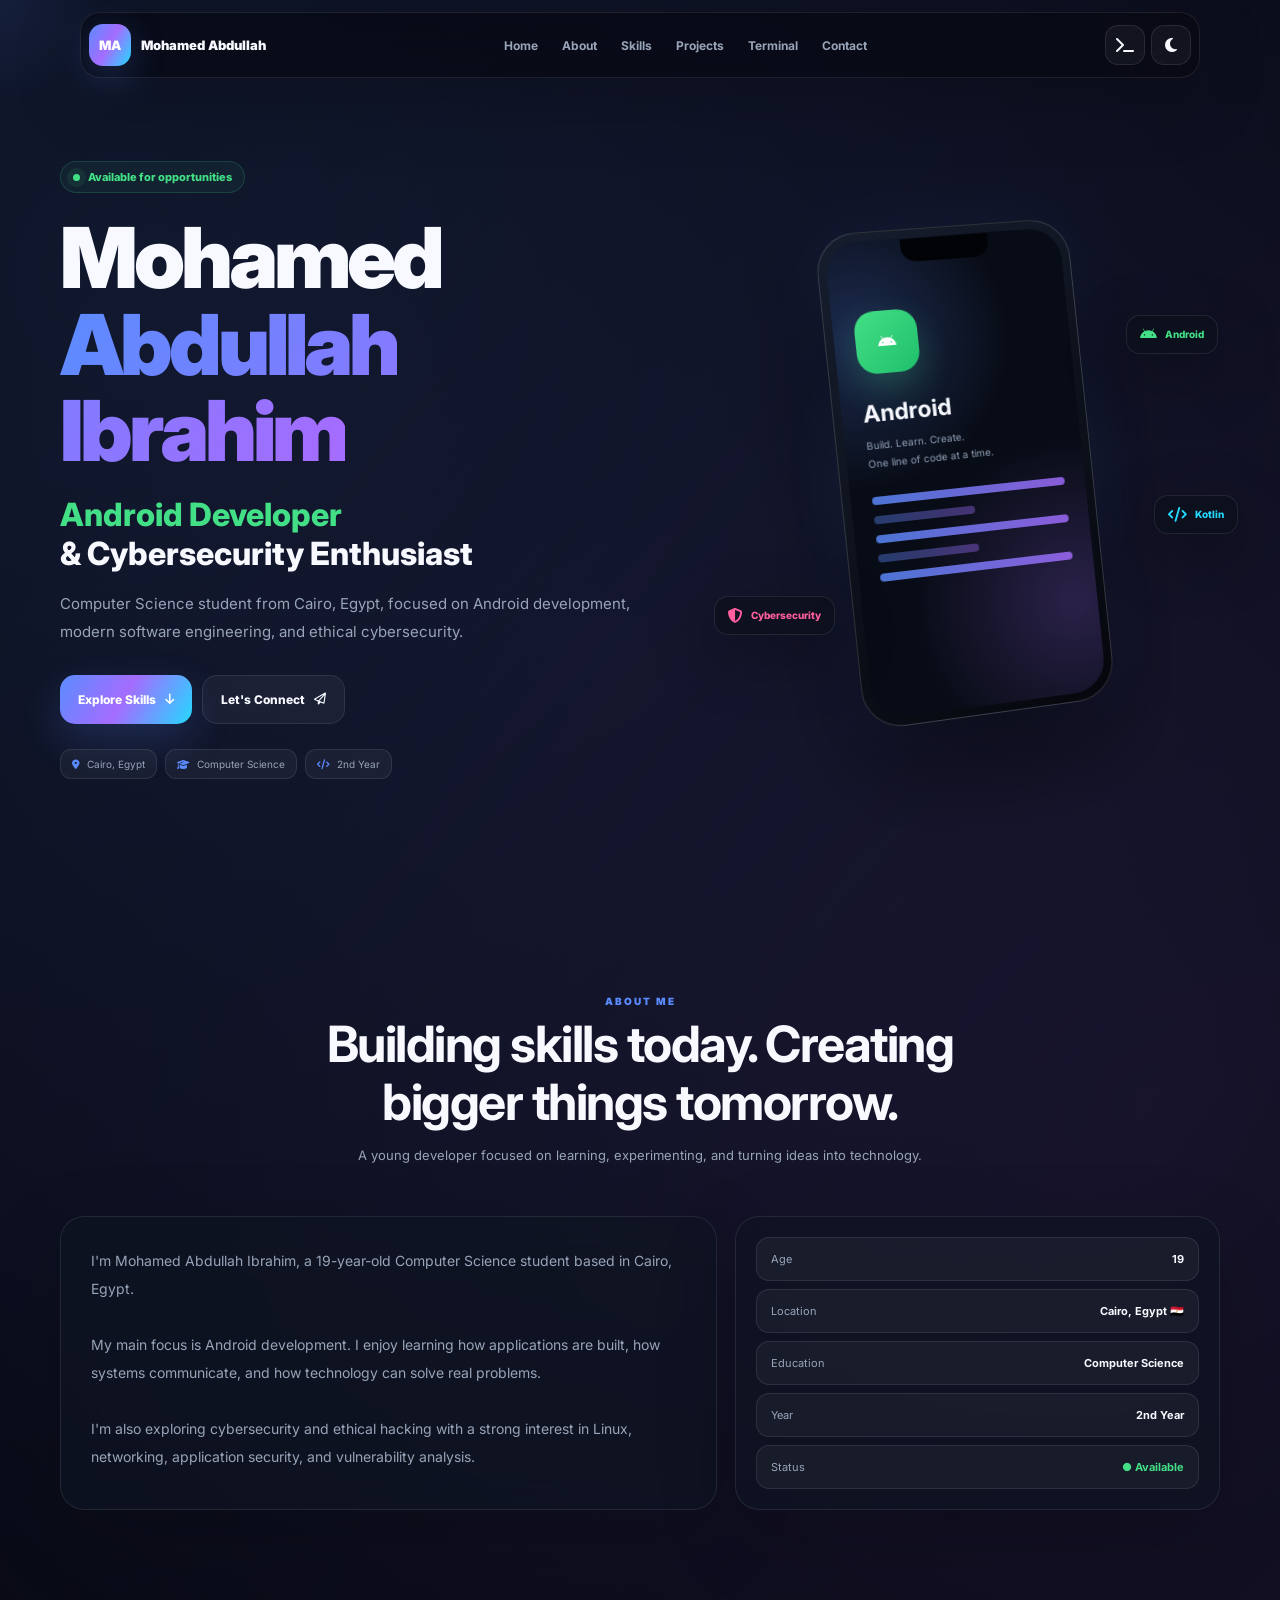
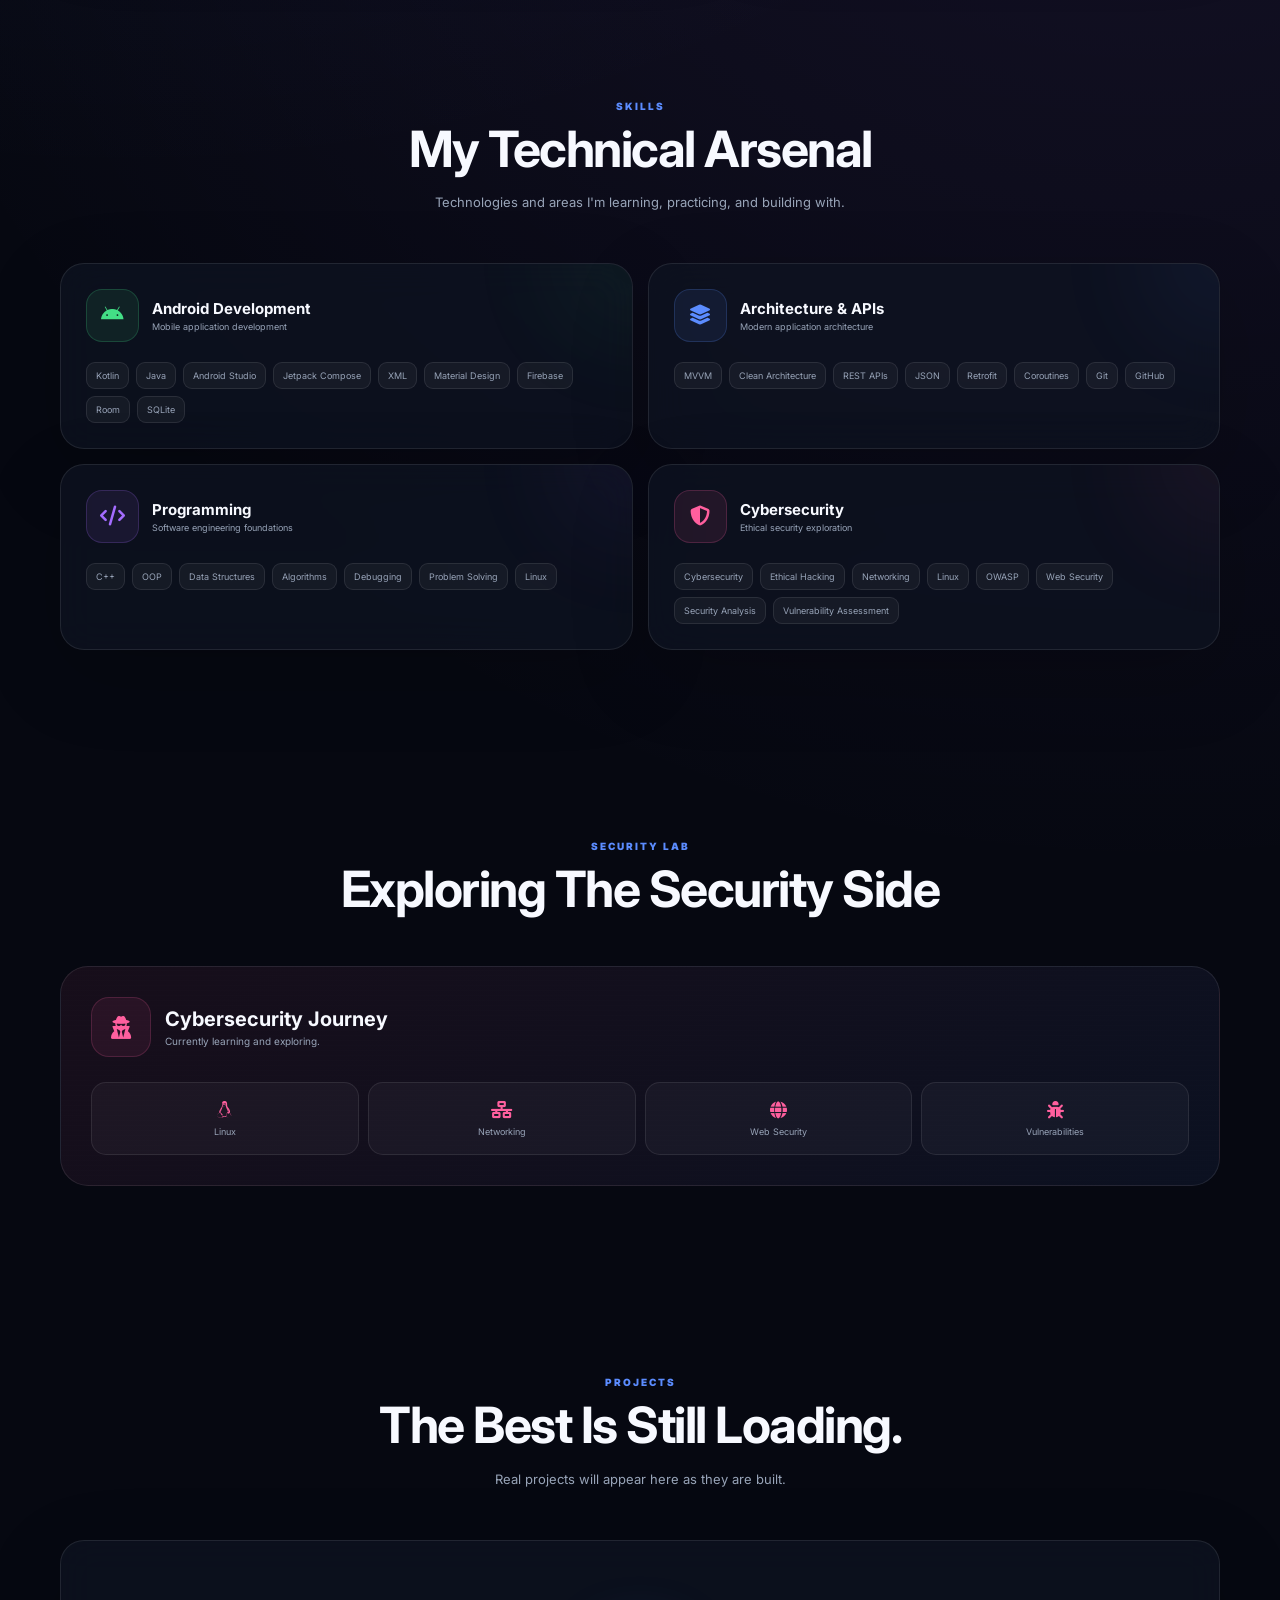
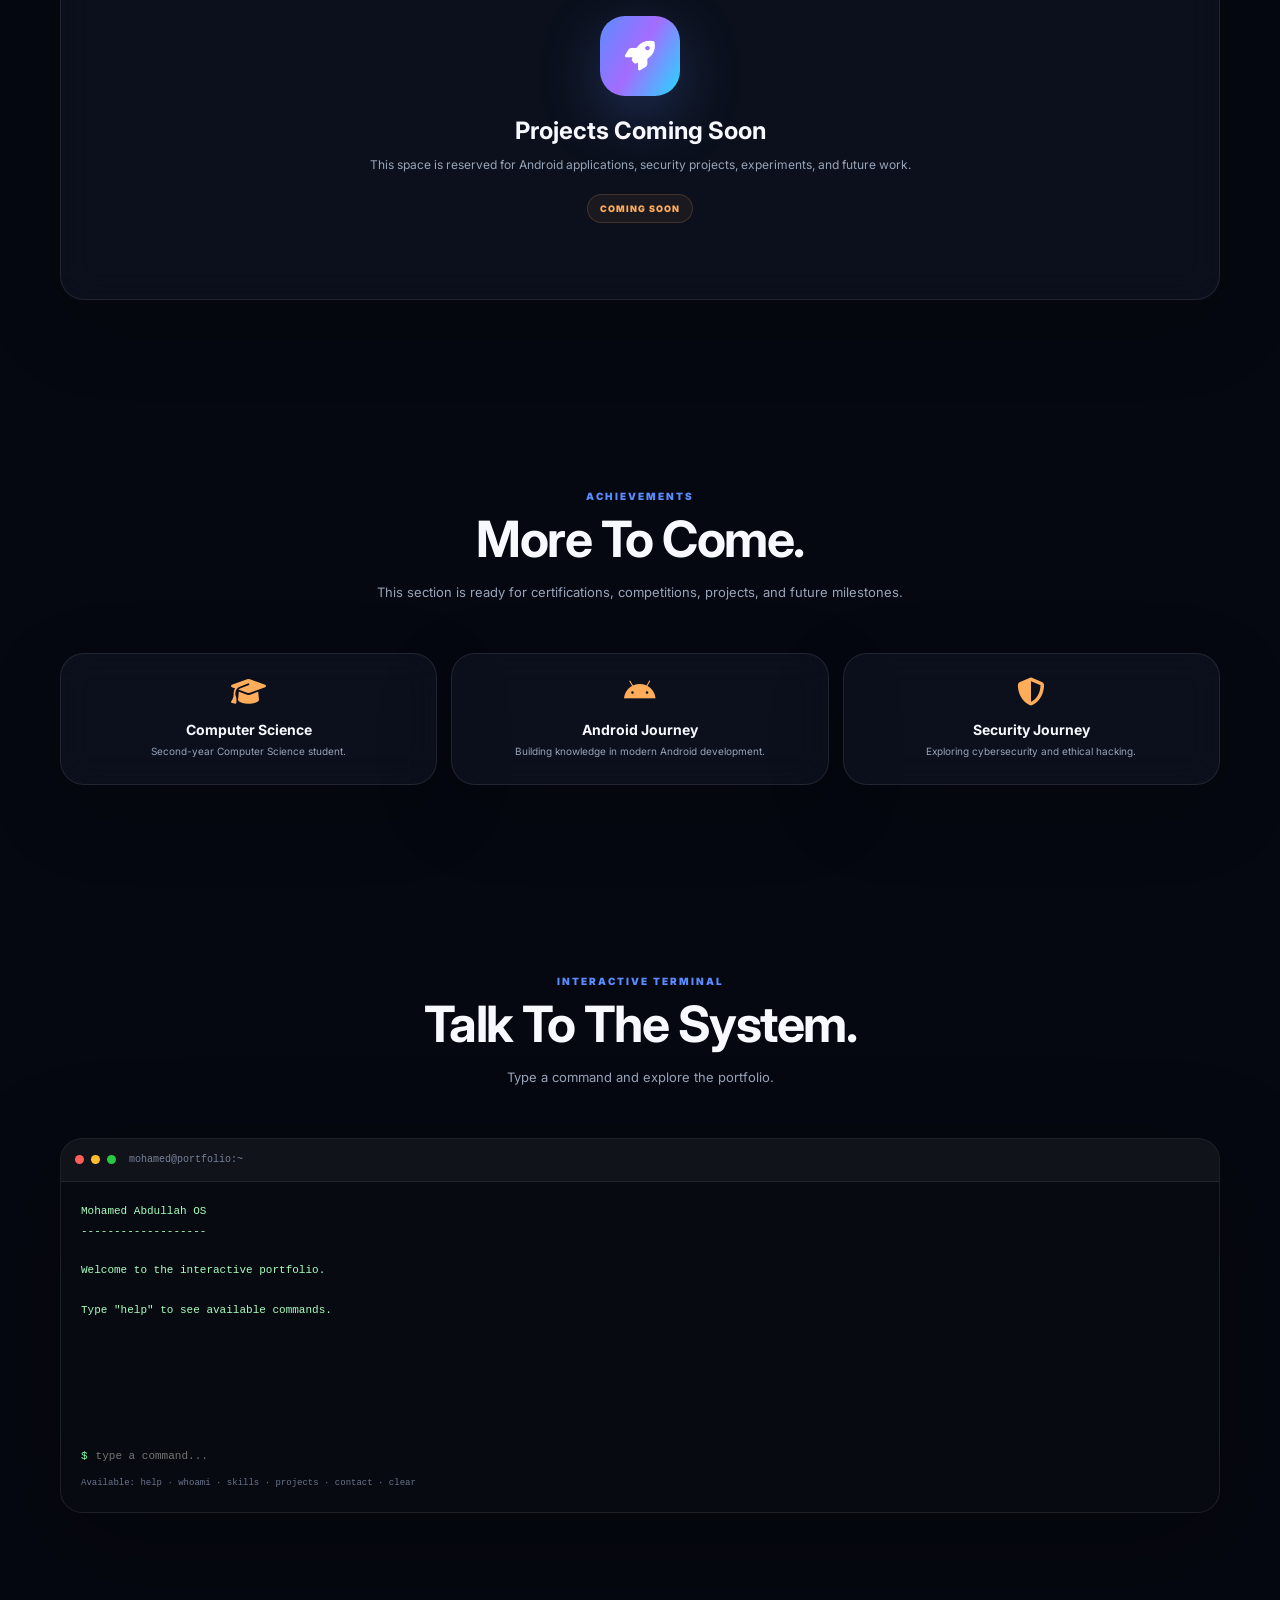
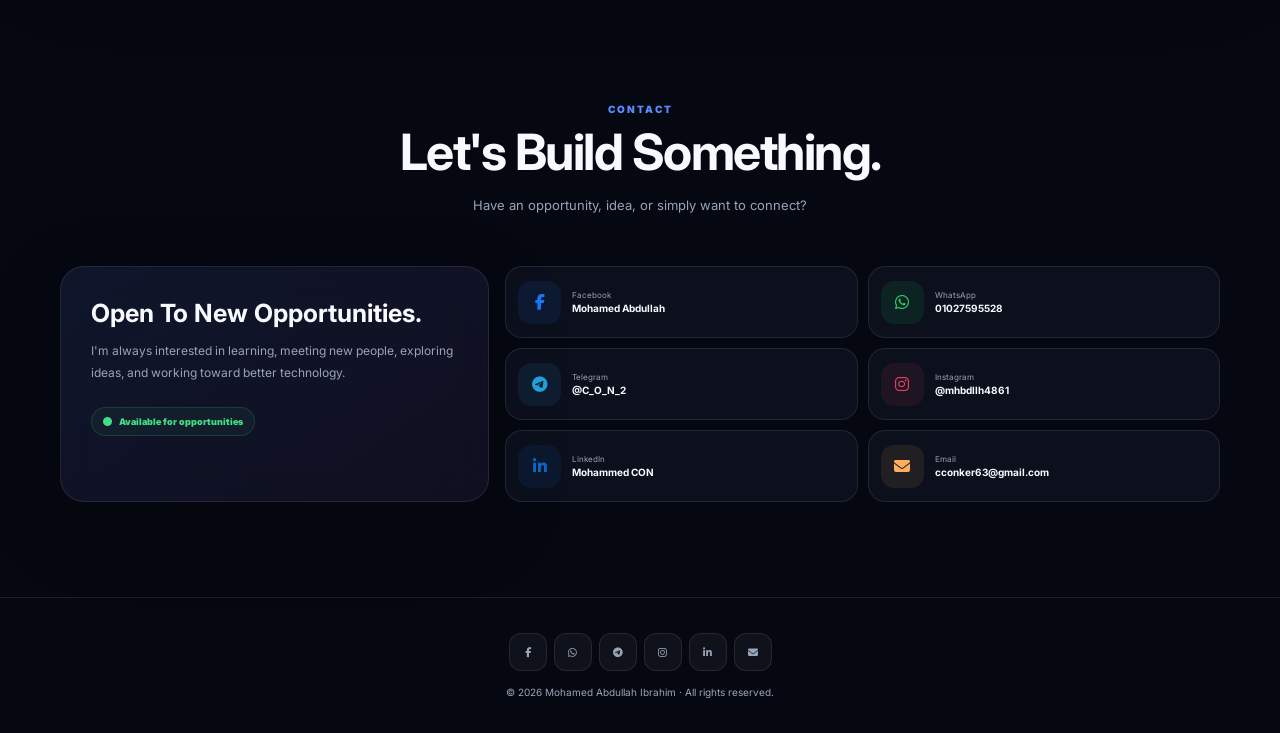
==== commit 5269696d: "Update index.html" ====
--- a/index.html
+++ b/index.html
@@ -2,21 +2,22 @@
 <html lang="en">
 <head>
   <meta charset="UTF-8">
-  <meta name="viewport" content="width=device-width, initial-scale=1.0">
+  <meta name="viewport" content="width=device-width, initial-scale=1.0, viewport-fit=cover">
 
   <title>Mohamed Abdullah Ibrahim | Android Developer</title>
+
   <meta
     name="description"
     content="Mohamed Abdullah Ibrahim — Android Developer and Cybersecurity Enthusiast from Cairo, Egypt."
   >
 
-  <meta name="theme-color" content="#080b12">
+  <meta name="theme-color" content="#070912">
 
   <link rel="preconnect" href="https://fonts.googleapis.com">
   <link rel="preconnect" href="https://fonts.gstatic.com" crossorigin>
 
   <link
-    href="https://fonts.googleapis.com/css2?family=Inter:wght@400;500;600;700;800&family=Space+Grotesk:wght@400;500;600;700&display=swap"
+    href="https://fonts.googleapis.com/css2?family=Inter:wght@400;500;600;700;800;900&display=swap"
     rel="stylesheet"
   >
 
@@ -26,9 +27,47 @@
   >
 
   <style>
-    /* =====================================================
+
+    /* =========================================================
+       ROOT
+    ========================================================= */
+
+    :root {
+      --bg: #060811;
+      --bg-soft: #0a0e18;
+
+      --card: rgba(15, 20, 34, .72);
+      --card-2: rgba(255,255,255,.045);
+
+      --text: #f7f9ff;
+      --muted: #98a4b8;
+
+      --border: rgba(255,255,255,.09);
+
+      --blue: #5b8cff;
+      --cyan: #24d9ff;
+      --purple: #a46cff;
+      --green: #43df86;
+      --pink: #ff5f9e;
+      --orange: #ffad5a;
+
+      --radius: 24px;
+
+      --gradient:
+        linear-gradient(
+          120deg,
+          #5b8cff,
+          #a46cff 48%,
+          #24d9ff
+        );
+
+      --safe-bottom: env(safe-area-inset-bottom, 0px);
+    }
+
+
+    /* =========================================================
        RESET
-    ===================================================== */
+    ========================================================= */
 
     * {
       margin: 0;
@@ -38,22 +77,49 @@
 
     html {
       scroll-behavior: smooth;
-      scroll-padding-top: 80px;
     }
 
     body {
-      font-family: "Inter", sans-serif;
+      min-height: 100vh;
+
+      font-family: Inter, sans-serif;
+
+      color: var(--text);
+
       background:
-        radial-gradient(circle at 10% 10%, rgba(0, 229, 255, .08), transparent 30%),
-        radial-gradient(circle at 90% 30%, rgba(124, 58, 237, .10), transparent 30%),
-        #080b12;
-      color: #f5f7fb;
-      line-height: 1.6;
+        radial-gradient(
+          circle at 10% 5%,
+          rgba(91,140,255,.12),
+          transparent 28%
+        ),
+        radial-gradient(
+          circle at 90% 20%,
+          rgba(164,108,255,.10),
+          transparent 30%
+        ),
+        var(--bg);
+
       overflow-x: hidden;
-    }
-
-    body.modal-open {
-      overflow: hidden;
+
+      -webkit-tap-highlight-color: transparent;
+    }
+
+    body.light {
+      --bg: #f5f7fb;
+      --bg-soft: #ffffff;
+
+      --card: rgba(255,255,255,.78);
+      --card-2: rgba(15,23,42,.045);
+
+      --text: #101828;
+      --muted: #667085;
+
+      --border: rgba(15,23,42,.10);
+    }
+
+    ::selection {
+      background: var(--blue);
+      color: white;
     }
 
     a {
@@ -65,2080 +131,3701 @@
       font: inherit;
     }
 
-    ::selection {
-      background: #00e5ff;
-      color: #061018;
-    }
-
-    /* =====================================================
-       BACKGROUND
-    ===================================================== */
-
-    .background {
+
+    /* =========================================================
+       BOOT SCREEN
+    ========================================================= */
+
+    #boot {
       position: fixed;
+
       inset: 0;
+
+      z-index: 99999;
+
+      display: flex;
+
+      align-items: center;
+      justify-content: center;
+
+      background: #05060a;
+
+      transition:
+        opacity .7s ease,
+        visibility .7s ease;
+    }
+
+    #boot.hide {
+      opacity: 0;
+      visibility: hidden;
+    }
+
+    .boot-box {
+      width: min(90%, 470px);
+
+      font-family: monospace;
+
+      color: #7fffb0;
+
+      font-size: 12px;
+
+      line-height: 1.9;
+    }
+
+    .boot-title {
+      font-size: 18px;
+
+      color: white;
+
+      margin-bottom: 18px;
+    }
+
+    .boot-line {
+      opacity: 0;
+
+      animation:
+        bootLine .25s forwards;
+    }
+
+    .boot-line:nth-child(2) { animation-delay: .15s; }
+    .boot-line:nth-child(3) { animation-delay: .3s; }
+    .boot-line:nth-child(4) { animation-delay: .45s; }
+    .boot-line:nth-child(5) { animation-delay: .6s; }
+    .boot-line:nth-child(6) { animation-delay: .75s; }
+
+    @keyframes bootLine {
+      to {
+        opacity: 1;
+      }
+    }
+
+
+    /* =========================================================
+       PROGRESS
+    ========================================================= */
+
+    #progress {
+      position: fixed;
+
+      top: 0;
+      left: 0;
+
+      width: 0;
+      height: 3px;
+
+      background: var(--gradient);
+
+      z-index: 9998;
+    }
+
+
+    /* =========================================================
+       CURSOR
+    ========================================================= */
+
+    .cursor {
+      position: fixed;
+
+      width: 220px;
+      height: 220px;
+
+      border-radius: 50%;
+
+      background:
+        radial-gradient(
+          circle,
+          rgba(91,140,255,.09),
+          transparent 70%
+        );
+
+      transform:
+        translate(-50%, -50%);
+
       pointer-events: none;
-      z-index: -2;
+
+      z-index: 0;
+    }
+
+
+    /* =========================================================
+       CONTAINER
+    ========================================================= */
+
+    .container {
+      width: min(1160px, 92%);
+
+      margin: auto;
+
+      position: relative;
+
+      z-index: 2;
+    }
+
+    section {
+      padding: 95px 0;
+    }
+
+
+    /* =========================================================
+       NAVBAR
+    ========================================================= */
+
+    .nav {
+      position: fixed;
+
+      top: 12px;
+      left: 50%;
+
+      transform: translateX(-50%);
+
+      width: min(1120px, 94%);
+
+      z-index: 5000;
+
+      border:
+        1px solid var(--border);
+
+      border-radius: 20px;
+
+      background:
+        rgba(7,9,18,.72);
+
+      backdrop-filter: blur(22px);
+      -webkit-backdrop-filter: blur(22px);
+
+      box-shadow:
+        0 20px 70px rgba(0,0,0,.22);
+    }
+
+    body.light .nav {
+      background:
+        rgba(255,255,255,.75);
+    }
+
+    .nav-inner {
+      min-height: 64px;
+
+      display: flex;
+
+      align-items: center;
+
+      justify-content: space-between;
+
+      padding: 7px 8px;
+    }
+
+    .logo {
+      display: flex;
+
+      align-items: center;
+
+      gap: 10px;
+
+      font-size: 13px;
+
+      font-weight: 900;
+
+      white-space: nowrap;
+    }
+
+    .logo-box {
+      width: 42px;
+      height: 42px;
+
+      display: grid;
+
+      place-items: center;
+
+      border-radius: 14px;
+
+      color: white;
+
+      background: var(--gradient);
+
+      box-shadow:
+        0 10px 35px rgba(91,140,255,.25);
+    }
+
+    .nav-links {
+      display: flex;
+
+      align-items: center;
+
+      gap: 24px;
+    }
+
+    .nav-links a {
+      color: var(--muted);
+
+      font-size: 12px;
+
+      font-weight: 700;
+
+      transition: .25s;
+    }
+
+    .nav-links a:hover {
+      color: var(--text);
+    }
+
+    .nav-actions {
+      display: flex;
+
+      align-items: center;
+
+      gap: 6px;
+    }
+
+    .icon-btn {
+      width: 40px;
+      height: 40px;
+
+      border-radius: 13px;
+
+      display: grid;
+
+      place-items: center;
+
+      border: 1px solid var(--border);
+
+      background: var(--card-2);
+
+      color: var(--text);
+
+      cursor: pointer;
+
+      transition: .25s;
+    }
+
+    .icon-btn:hover,
+    .icon-btn:active {
+      color: white;
+
+      background: var(--gradient);
+
+      border-color: transparent;
+
+      transform: translateY(-2px);
+    }
+
+    .menu-btn {
+      display: none;
+    }
+
+
+    /* =========================================================
+       HERO
+    ========================================================= */
+
+    .hero {
+      min-height: 100svh;
+
+      display: flex;
+
+      align-items: center;
+
+      padding-top: 135px;
+
       overflow: hidden;
+    }
+
+    .hero-grid {
+      display: grid;
+
+      grid-template-columns:
+        1.08fr .92fr;
+
+      align-items: center;
+
+      gap: 60px;
+    }
+
+    .eyebrow {
+      display: inline-flex;
+
+      align-items: center;
+
+      gap: 8px;
+
+      padding: 8px 12px;
+
+      border-radius: 999px;
+
+      background:
+        rgba(67,223,134,.06);
+
+      border:
+        1px solid rgba(67,223,134,.17);
+
+      color: var(--green);
+
+      font-size: 11px;
+
+      font-weight: 800;
+
+      margin-bottom: 22px;
+    }
+
+    .pulse {
+      width: 7px;
+      height: 7px;
+
+      border-radius: 50%;
+
+      background: var(--green);
+
+      box-shadow:
+        0 0 0 6px rgba(67,223,134,.08);
+    }
+
+    .hero h1 {
+      font-size:
+        clamp(45px, 7vw, 84px);
+
+      line-height: 1.03;
+
+      letter-spacing: -4px;
+
+      font-weight: 900;
+
+      margin-bottom: 20px;
+    }
+
+    .gradient-text {
+      background: var(--gradient);
+
+      background-size: 200% 200%;
+
+      -webkit-background-clip: text;
+      background-clip: text;
+
+      color: transparent;
+
+      animation:
+        gradientMove 5s ease infinite;
+    }
+
+    @keyframes gradientMove {
+      0%,100% {
+        background-position: 0% 50%;
+      }
+
+      50% {
+        background-position: 100% 50%;
+      }
+    }
+
+    .hero-role {
+      font-size:
+        clamp(21px, 3vw, 32px);
+
+      font-weight: 800;
+
+      margin-bottom: 17px;
+    }
+
+    .hero-role span {
+      color: var(--green);
+    }
+
+    .hero-description {
+      max-width: 650px;
+
+      color: var(--muted);
+
+      font-size: 15px;
+
+      line-height: 1.9;
+
+      margin-bottom: 28px;
+    }
+
+    .buttons {
+      display: flex;
+
+      flex-wrap: wrap;
+
+      gap: 10px;
+    }
+
+    .btn {
+      min-height: 49px;
+
+      display: inline-flex;
+
+      align-items: center;
+
+      justify-content: center;
+
+      gap: 9px;
+
+      padding: 0 18px;
+
+      border-radius: 15px;
+
+      border: 1px solid var(--border);
+
+      font-size: 12px;
+
+      font-weight: 800;
+
+      cursor: pointer;
+
+      transition: .25s;
+
+      position: relative;
+
+      overflow: hidden;
+    }
+
+    .btn.primary {
+      color: white;
+
+      background: var(--gradient);
+
+      border: 0;
+
+      box-shadow:
+        0 15px 40px rgba(91,140,255,.20);
+    }
+
+    .btn.primary:hover,
+    .btn.primary:active {
+      transform: translateY(-3px);
+
+      box-shadow:
+        0 20px 55px rgba(91,140,255,.34);
+    }
+
+    .btn.secondary {
+      background: var(--card-2);
+
+      color: var(--text);
+    }
+
+    .btn.secondary:hover,
+    .btn.secondary:active {
+      color: var(--cyan);
+
+      border-color:
+        rgba(36,217,255,.35);
+
+      background:
+        rgba(36,217,255,.07);
+
+      transform: translateY(-3px);
+    }
+
+    .meta {
+      display: flex;
+
+      flex-wrap: wrap;
+
+      gap: 8px;
+
+      margin-top: 25px;
+    }
+
+    .meta-item {
+      display: flex;
+
+      align-items: center;
+
+      gap: 7px;
+
+      padding: 8px 11px;
+
+      border-radius: 11px;
+
+      border: 1px solid var(--border);
+
+      background: var(--card-2);
+
+      color: var(--muted);
+
+      font-size: 10px;
+    }
+
+    .meta-item i {
+      color: var(--blue);
+    }
+
+
+    /* =========================================================
+       HERO DEVICE
+    ========================================================= */
+
+    .visual {
+      min-height: 500px;
+
+      display: grid;
+
+      place-items: center;
+
+      position: relative;
     }
 
     .orb {
       position: absolute;
+
+      width: 380px;
+      height: 380px;
+
       border-radius: 50%;
-      filter: blur(80px);
-      opacity: .18;
-    }
-
-    .orb.one {
-      width: 250px;
-      height: 250px;
-      background: #00e5ff;
-      top: 5%;
-      left: -100px;
-    }
-
-    .orb.two {
-      width: 300px;
-      height: 300px;
-      background: #7c3aed;
-      right: -120px;
-      top: 35%;
-    }
-
-    .orb.three {
-      width: 220px;
-      height: 220px;
-      background: #ec4899;
-      left: 30%;
-      bottom: -120px;
-    }
-
-    .grid {
-      position: absolute;
-      inset: 0;
-      opacity: .05;
-      background-image:
-        linear-gradient(rgba(255,255,255,.5) 1px, transparent 1px),
-        linear-gradient(90deg, rgba(255,255,255,.5) 1px, transparent 1px);
-      background-size: 45px 45px;
-    }
-
-    /* =====================================================
-       NAVBAR
-    ===================================================== */
-
-    header {
-      position: fixed;
-      top: 0;
-      left: 0;
-      width: 100%;
-      z-index: 1000;
-      padding: 14px 16px;
-    }
-
-    .nav {
-      max-width: 1100px;
-      margin: auto;
-      min-height: 58px;
-      padding: 8px 12px 8px 18px;
-
-      display: flex;
-      align-items: center;
-      justify-content: space-between;
-
-      background: rgba(10, 14, 23, .72);
-      border: 1px solid rgba(255,255,255,.08);
-      backdrop-filter: blur(18px);
-      -webkit-backdrop-filter: blur(18px);
-
-      border-radius: 18px;
-      box-shadow: 0 15px 45px rgba(0,0,0,.25);
-    }
-
-    .logo {
-      font-family: "Space Grotesk", sans-serif;
-      font-size: 18px;
-      font-weight: 700;
-      letter-spacing: -.5px;
-    }
-
-    .logo span {
-      color: #00e5ff;
-    }
-
-    .nav-links {
-      display: none;
-      gap: 8px;
-    }
-
-    .nav-links a {
-      padding: 9px 12px;
-      border-radius: 10px;
-      color: #9ca7b7;
-      font-size: 13px;
-      transition: .25s;
-    }
-
-    .nav-links a:hover,
-    .nav-links a.active {
-      color: white;
-      background: rgba(255,255,255,.07);
-    }
-
-    .menu-btn {
-      width: 42px;
-      height: 42px;
-      border: 0;
-      border-radius: 12px;
-      color: white;
-      background: rgba(255,255,255,.06);
-      cursor: pointer;
-      transition: .25s;
-    }
-
-    .menu-btn:active {
-      transform: scale(.92);
-      background: #00e5ff;
-      color: #061018;
-    }
-
-    /* =====================================================
-       MOBILE MENU
-    ===================================================== */
-
-    .mobile-menu {
-      position: fixed;
-      top: 82px;
-      left: 16px;
-      right: 16px;
-
-      padding: 10px;
-
-      background: rgba(10,14,23,.95);
-      border: 1px solid rgba(255,255,255,.08);
-      border-radius: 18px;
-
-      backdrop-filter: blur(20px);
-      -webkit-backdrop-filter: blur(20px);
-
-      transform: translateY(-15px);
-      opacity: 0;
-      pointer-events: none;
-      transition: .25s;
-
-      z-index: 999;
-    }
-
-    .mobile-menu.open {
-      transform: translateY(0);
-      opacity: 1;
-      pointer-events: auto;
-    }
-
-    .mobile-menu a {
-      display: block;
-      padding: 14px;
-      border-radius: 12px;
-      color: #aab3c2;
-      transition: .2s;
-    }
-
-    .mobile-menu a:hover {
-      color: white;
-      background: rgba(0,229,255,.08);
-    }
-
-    /* =====================================================
-       GENERAL
-    ===================================================== */
-
-    main {
-      width: 100%;
-    }
-
-    section {
-      width: min(1100px, calc(100% - 32px));
-      margin: auto;
-      padding: 90px 0;
-    }
-
-    .section-label {
-      color: #00e5ff;
-      font-size: 12px;
-      font-weight: 700;
-      text-transform: uppercase;
-      letter-spacing: 2px;
-      margin-bottom: 10px;
-    }
-
-    .section-title {
-      font-family: "Space Grotesk", sans-serif;
-      font-size: clamp(30px, 7vw, 48px);
-      line-height: 1.05;
-      margin-bottom: 16px;
-    }
-
-    .section-description {
-      max-width: 650px;
-      color: #8994a6;
-    }
-
-    /* =====================================================
-       HERO
-    ===================================================== */
-
-    .hero {
-      min-height: 100svh;
-      padding-top: 140px;
-      display: flex;
-      align-items: center;
-    }
-
-    .hero-content {
-      width: 100%;
-    }
-
-    .status {
-      display: inline-flex;
-      align-items: center;
-      gap: 8px;
-
-      padding: 8px 12px;
-      margin-bottom: 22px;
-
-      border: 1px solid rgba(0,229,255,.18);
-      border-radius: 999px;
-
-      background: rgba(0,229,255,.05);
-      color: #a8b4c6;
-
-      font-size: 12px;
-    }
-
-    .status-dot {
-      width: 7px;
-      height: 7px;
-      background: #22c55e;
-      border-radius: 50%;
-      box-shadow: 0 0 14px #22c55e;
-    }
-
-    .hero h1 {
-      font-family: "Space Grotesk", sans-serif;
-      font-size: clamp(43px, 12vw, 86px);
-      line-height: .94;
-      letter-spacing: -4px;
-      max-width: 850px;
-    }
-
-    .hero h1 .accent {
-      color: #00e5ff;
-    }
-
-    .hero-role {
-      margin-top: 22px;
-      font-size: clamp(18px, 4vw, 26px);
-      font-weight: 600;
-      color: #c8d0dc;
-    }
-
-    .hero-role span {
-      color: #7c3aed;
-    }
-
-    .hero-text {
-      max-width: 680px;
-      margin-top: 18px;
-      color: #8c97a8;
-      font-size: 15px;
-    }
-
-    .hero-actions {
-      display: flex;
-      flex-wrap: wrap;
-      gap: 10px;
-      margin-top: 30px;
-    }
-
-    .btn {
-      display: inline-flex;
-      align-items: center;
-      justify-content: center;
-      gap: 9px;
-
-      min-height: 48px;
-      padding: 0 18px;
-
-      border-radius: 13px;
-      border: 1px solid rgba(255,255,255,.08);
-
-      cursor: pointer;
-      transition:
-        transform .2s,
-        background .2s,
-        border-color .2s,
-        color .2s;
-    }
-
-    .btn:active {
-      transform: scale(.94);
-    }
-
-    .btn-primary {
-      background: #00e5ff;
-      color: #061018;
-      font-weight: 700;
-      box-shadow: 0 0 30px rgba(0,229,255,.14);
-    }
-
-    .btn-primary:hover {
-      background: #67efff;
-      transform: translateY(-2px);
-    }
-
-    .btn-secondary {
-      background: rgba(255,255,255,.05);
-      color: white;
-    }
-
-    .btn-secondary:hover {
-      background: rgba(124,58,237,.18);
-      border-color: rgba(124,58,237,.5);
-      transform: translateY(-2px);
-    }
-
-    .hero-stats {
-      display: grid;
-      grid-template-columns: repeat(3, 1fr);
-      gap: 8px;
-      max-width: 650px;
-      margin-top: 45px;
-    }
-
-    .stat {
-      padding: 15px;
-      background: rgba(255,255,255,.035);
-      border: 1px solid rgba(255,255,255,.07);
-      border-radius: 15px;
-    }
-
-    .stat strong {
-      display: block;
-      font-family: "Space Grotesk";
-      font-size: 21px;
-    }
-
-    .stat span {
-      color: #747f91;
-      font-size: 11px;
-    }
-
-    /* =====================================================
-       ABOUT
-    ===================================================== */
-
-    .about-grid {
-      display: grid;
-      gap: 15px;
-      margin-top: 30px;
-    }
-
-    .glass-card {
-      padding: 22px;
-      border-radius: 20px;
-
-      background: linear-gradient(
-        145deg,
-        rgba(255,255,255,.065),
-        rgba(255,255,255,.025)
-      );
-
-      border: 1px solid rgba(255,255,255,.08);
-
-      transition: .3s;
-    }
-
-    .glass-card:hover {
-      transform: translateY(-4px);
-      border-color: rgba(0,229,255,.25);
-    }
-
-    .about-main p {
-      color: #919bad;
-      font-size: 14px;
-    }
-
-    .info-list {
-      margin-top: 18px;
-      display: grid;
-      gap: 10px;
-    }
-
-    .info {
-      display: flex;
-      align-items: center;
-      gap: 12px;
-      color: #aeb7c6;
-      font-size: 13px;
-    }
-
-    .info i {
-      width: 35px;
-      height: 35px;
-      display: grid;
-      place-items: center;
-      border-radius: 10px;
-      color: #00e5ff;
-      background: rgba(0,229,255,.08);
-    }
-
-    /* =====================================================
-       SKILLS
-    ===================================================== */
-
-    .skills-grid {
-      display: grid;
-      grid-template-columns: repeat(2, 1fr);
-      gap: 10px;
-      margin-top: 30px;
-    }
-
-    .skill-card {
+
+      background:
+        radial-gradient(
+          circle,
+          rgba(91,140,255,.16),
+          transparent 65%
+        );
+
+      filter: blur(8px);
+    }
+
+    .phone {
       position: relative;
-      overflow: hidden;
-
-      border: 1px solid rgba(255,255,255,.07);
-      border-radius: 17px;
-
-      background: rgba(255,255,255,.035);
-
-      padding: 17px;
-
-      cursor: pointer;
-      text-align: left;
-
-      color: white;
-
-      transition:
-        transform .2s,
-        background .25s,
-        border-color .25s;
-    }
-
-    .skill-card::after {
-      content: "";
-      position: absolute;
-      width: 80px;
-      height: 80px;
-      right: -35px;
-      bottom: -35px;
-      background: var(--skill-color, #00e5ff);
-      filter: blur(35px);
-      opacity: .12;
-    }
-
-    .skill-card:hover {
-      transform: translateY(-3px);
-      border-color: var(--skill-color, #00e5ff);
-      background: rgba(255,255,255,.06);
-    }
-
-    .skill-card:active {
-      transform: scale(.96);
-      background: rgba(0,229,255,.12);
-    }
-
-    .skill-icon {
-      width: 40px;
-      height: 40px;
-
-      display: grid;
-      place-items: center;
-
-      margin-bottom: 12px;
-
-      border-radius: 11px;
-
-      color: var(--skill-color, #00e5ff);
-      background: rgba(255,255,255,.06);
-    }
-
-    .skill-name {
-      display: block;
-      font-weight: 700;
-      font-size: 13px;
-    }
-
-    .skill-type {
-      display: block;
-      margin-top: 4px;
-      color: #707b8d;
-      font-size: 10px;
-    }
-
-    /* =====================================================
-       PROJECTS
-    ===================================================== */
-
-    .projects-grid {
-      display: grid;
-      gap: 14px;
-      margin-top: 30px;
-    }
-
-    .project-card {
-      min-height: 230px;
-      padding: 22px;
-
-      display: flex;
-      flex-direction: column;
-      justify-content: space-between;
-
-      border-radius: 20px;
-      border: 1px solid rgba(255,255,255,.07);
+
+      width: 255px;
+      height: 490px;
+
+      border-radius: 40px;
 
       background:
         linear-gradient(
           145deg,
-          rgba(124,58,237,.10),
-          rgba(255,255,255,.025)
+          #161d2d,
+          #05070c
         );
-    }
-
-    .project-number {
-      font-size: 11px;
-      color: #00e5ff;
-      letter-spacing: 2px;
-    }
-
-    .project-card h3 {
-      margin-top: 35px;
-      font-family: "Space Grotesk";
-      font-size: 24px;
-    }
-
-    .project-card p {
-      margin-top: 7px;
-      color: #7e899a;
-      font-size: 13px;
-    }
-
-    .coming {
-      display: inline-flex;
-      align-items: center;
-      width: fit-content;
-      margin-top: 18px;
-      padding: 6px 10px;
-      border-radius: 999px;
-      color: #c084fc;
-      background: rgba(124,58,237,.12);
-      font-size: 10px;
-      font-weight: 700;
-    }
-
-    /* =====================================================
-       ACHIEVEMENTS
-    ===================================================== */
-
-    .achievement-list {
-      display: grid;
-      gap: 10px;
-      margin-top: 30px;
-    }
-
-    .achievement {
-      display: flex;
-      gap: 14px;
-      align-items: flex-start;
-
-      padding: 17px;
-
-      border-radius: 16px;
-      border: 1px solid rgba(255,255,255,.07);
-      background: rgba(255,255,255,.03);
-    }
-
-    .achievement-icon {
-      flex: 0 0 40px;
-      height: 40px;
-
-      display: grid;
-      place-items: center;
-
-      border-radius: 11px;
-
-      color: #fbbf24;
-      background: rgba(251,191,36,.09);
-    }
-
-    .achievement h3 {
-      font-size: 14px;
-    }
-
-    .achievement p {
-      color: #727d8e;
-      font-size: 12px;
-      margin-top: 3px;
-    }
-
-    /* =====================================================
-       SOCIALS
-    ===================================================== */
-
-    .social-grid {
-      display: grid;
-      grid-template-columns: repeat(2, 1fr);
-      gap: 10px;
-      margin-top: 30px;
-    }
-
-    .social {
-      display: flex;
-      align-items: center;
-      gap: 11px;
-
-      padding: 15px;
-
-      border-radius: 15px;
-      border: 1px solid rgba(255,255,255,.07);
-      background: rgba(255,255,255,.035);
-
-      transition: .25s;
-    }
-
-    .social i {
-      width: 35px;
-      height: 35px;
-
-      display: grid;
-      place-items: center;
-
-      border-radius: 10px;
-      background: rgba(255,255,255,.06);
-    }
-
-    .social strong {
-      font-size: 12px;
-      display: block;
-    }
-
-    .social span {
-      font-size: 10px;
-      color: #707b8c;
-    }
-
-    .social:hover {
-      transform: translateY(-3px);
-      border-color: var(--social-color);
-      background: rgba(255,255,255,.06);
-    }
-
-    .social:active {
-      transform: scale(.95);
-    }
-
-    /* =====================================================
-       CONTACT
-    ===================================================== */
-
-    .contact-box {
-      position: relative;
+
+      border:
+        1px solid rgba(255,255,255,.16);
+
+      box-shadow:
+        0 45px 100px rgba(0,0,0,.55),
+        0 0 70px rgba(91,140,255,.10);
+
+      transform:
+        rotate(-6deg)
+        perspective(900px)
+        rotateY(7deg);
+
+      animation:
+        phoneFloat 5s ease-in-out infinite;
+
       overflow: hidden;
-
-      margin-top: 30px;
-      padding: 28px;
-
-      border-radius: 24px;
+    }
+
+    @keyframes phoneFloat {
+
+      0%,100% {
+        transform:
+          translateY(0)
+          rotate(-6deg)
+          perspective(900px)
+          rotateY(7deg);
+      }
+
+      50% {
+        transform:
+          translateY(-12px)
+          rotate(-4deg)
+          perspective(900px)
+          rotateY(7deg);
+      }
+
+    }
+
+    .notch {
+      position: absolute;
+
+      top: 9px;
+      left: 50%;
+
+      transform:
+        translateX(-50%);
+
+      width: 88px;
+      height: 23px;
+
+      border-radius:
+        0 0 15px 15px;
+
+      background: #020307;
+
+      z-index: 3;
+    }
+
+    .screen {
+      position: absolute;
+
+      inset: 8px;
+
+      border-radius: 33px;
+
+      padding:
+        70px 21px 25px;
+
+      overflow: hidden;
 
       background:
         radial-gradient(
-          circle at 90% 10%,
-          rgba(0,229,255,.12),
+          circle at 10% 20%,
+          rgba(91,140,255,.25),
           transparent 35%
         ),
-        rgba(255,255,255,.035);
-
-      border: 1px solid rgba(255,255,255,.08);
-    }
-
-    .contact-box h3 {
-      font-family: "Space Grotesk";
-      font-size: 27px;
-    }
-
-    .contact-box p {
-      color: #808b9c;
+        radial-gradient(
+          circle at 90% 80%,
+          rgba(164,108,255,.22),
+          transparent 38%
+        ),
+        #080c16;
+    }
+
+    .android-logo {
+      width: 62px;
+      height: 62px;
+
+      display: grid;
+
+      place-items: center;
+
+      border-radius: 20px;
+
+      color: white;
+
+      background:
+        linear-gradient(
+          135deg,
+          #43df86,
+          #20bf6b
+        );
+
+      box-shadow:
+        0 15px 35px rgba(67,223,134,.22);
+
+      margin-bottom: 25px;
+    }
+
+    .screen h3 {
+      font-size: 23px;
+
+      margin-bottom: 8px;
+    }
+
+    .screen p {
+      color: #91a0b7;
+
+      font-size: 10px;
+
+      line-height: 1.8;
+
+      margin-bottom: 24px;
+    }
+
+    .code-line {
+      height: 8px;
+
+      border-radius: 20px;
+
+      background:
+        linear-gradient(
+          90deg,
+          var(--blue),
+          var(--purple)
+        );
+
+      margin-bottom: 11px;
+
+      opacity: .82;
+    }
+
+    .code-line.short {
+      width: 52%;
+
+      opacity: .38;
+    }
+
+    .float-card {
+      position: absolute;
+
+      display: flex;
+
+      align-items: center;
+
+      gap: 8px;
+
+      padding: 11px 13px;
+
+      border-radius: 14px;
+
+      border: 1px solid var(--border);
+
+      background:
+        rgba(12,16,27,.78);
+
+      backdrop-filter: blur(18px);
+
+      box-shadow:
+        0 20px 60px rgba(0,0,0,.35);
+
+      font-size: 10px;
+
+      font-weight: 800;
+
+      animation:
+        chipFloat 4s ease-in-out infinite;
+    }
+
+    .float-card i {
+      font-size: 15px;
+    }
+
+    .android-chip {
+      top: 95px;
+      right: 2px;
+
+      color: var(--green);
+    }
+
+    .security-chip {
+      bottom: 85px;
+      left: 0;
+
+      color: var(--pink);
+
+      animation-delay: 1s;
+    }
+
+    .kotlin-chip {
+      top: 275px;
+      right: -18px;
+
+      color: var(--cyan);
+
+      animation-delay: 2s;
+    }
+
+    @keyframes chipFloat {
+      0%,100% {
+        transform: translateY(0);
+      }
+
+      50% {
+        transform: translateY(-9px);
+      }
+    }
+
+
+    /* =========================================================
+       SECTION HEAD
+    ========================================================= */
+
+    .section-head {
+      text-align: center;
+
+      max-width: 700px;
+
+      margin:
+        0 auto 48px;
+    }
+
+    .kicker {
+      color: var(--blue);
+
+      font-size: 10px;
+
+      font-weight: 900;
+
+      letter-spacing: 2px;
+
+      text-transform: uppercase;
+
+      margin-bottom: 9px;
+    }
+
+    .section-title {
+      font-size:
+        clamp(30px, 5vw, 50px);
+
+      letter-spacing: -1.5px;
+
+      line-height: 1.15;
+
+      margin-bottom: 12px;
+    }
+
+    .section-text {
+      color: var(--muted);
+
       font-size: 13px;
-      margin-top: 7px;
-    }
-
-    .email-box {
+
+      line-height: 1.9;
+    }
+
+
+    /* =========================================================
+       CARDS
+    ========================================================= */
+
+    .glass {
+      background: var(--card);
+
+      border:
+        1px solid var(--border);
+
+      border-radius: var(--radius);
+
+      backdrop-filter: blur(18px);
+
+      box-shadow:
+        0 25px 80px rgba(0,0,0,.18);
+
+      transition:
+        transform .3s,
+        border .3s,
+        box-shadow .3s;
+    }
+
+    .glass:hover {
+      transform: translateY(-6px);
+
+      border-color:
+        rgba(91,140,255,.25);
+
+      box-shadow:
+        0 35px 90px rgba(0,0,0,.28);
+    }
+
+
+    /* =========================================================
+       ABOUT
+    ========================================================= */
+
+    .about-grid {
+      display: grid;
+
+      grid-template-columns:
+        1.15fr .85fr;
+
+      gap: 18px;
+    }
+
+    .about-card {
+      padding: 30px;
+    }
+
+    .about-card p {
+      color: var(--muted);
+
+      font-size: 14px;
+
+      line-height: 2;
+    }
+
+    .info-card {
+      padding: 20px;
+    }
+
+    .info-row {
       display: flex;
+
+      justify-content: space-between;
+
+      gap: 15px;
+
+      padding: 14px;
+
+      border-radius: 13px;
+
+      background: var(--card-2);
+
+      border:
+        1px solid var(--border);
+
+      margin-bottom: 8px;
+
+      font-size: 11px;
+    }
+
+    .info-row:last-child {
+      margin-bottom: 0;
+    }
+
+    .info-row span {
+      color: var(--muted);
+    }
+
+    .available {
+      color: var(--green);
+    }
+
+
+    /* =========================================================
+       SKILLS
+    ========================================================= */
+
+    .skills-grid {
+      display: grid;
+
+      grid-template-columns:
+        repeat(2, 1fr);
+
+      gap: 15px;
+    }
+
+    .skill-card {
+      padding: 25px;
+
+      position: relative;
+
+      overflow: hidden;
+
+      --accent: var(--blue);
+    }
+
+    .skill-card::after {
+      content: "";
+
+      position: absolute;
+
+      width: 150px;
+      height: 150px;
+
+      border-radius: 50%;
+
+      right: -80px;
+      top: -80px;
+
+      background: var(--accent);
+
+      filter: blur(60px);
+
+      opacity: .08;
+
+      transition: .4s;
+    }
+
+    .skill-card:hover::after {
+      opacity: .18;
+
+      transform: scale(1.3);
+    }
+
+    .skill-top {
+      display: flex;
+
       align-items: center;
-      justify-content: space-between;
-      gap: 10px;
-
-      margin-top: 22px;
-      padding: 12px;
-
-      border-radius: 13px;
-      background: rgba(0,0,0,.2);
-      border: 1px solid rgba(255,255,255,.06);
-    }
-
-    .email-box span {
+
+      gap: 13px;
+
+      margin-bottom: 20px;
+    }
+
+    .skill-icon {
+      width: 53px;
+      height: 53px;
+
+      display: grid;
+
+      place-items: center;
+
+      border-radius: 16px;
+
+      color: var(--accent);
+
+      background:
+        color-mix(
+          in srgb,
+          var(--accent) 9%,
+          transparent
+        );
+
+      border:
+        1px solid
+        color-mix(
+          in srgb,
+          var(--accent) 20%,
+          transparent
+        );
+
+      font-size: 20px;
+
+      transition: .3s;
+    }
+
+    .skill-card:hover .skill-icon {
+      color: white;
+
+      background: var(--accent);
+
+      transform:
+        rotate(-5deg)
+        scale(1.06);
+    }
+
+    .skill-top h3 {
+      font-size: 15px;
+    }
+
+    .skill-top p {
+      color: var(--muted);
+
+      font-size: 9px;
+
+      margin-top: 3px;
+    }
+
+    .tags {
+      display: flex;
+
+      flex-wrap: wrap;
+
+      gap: 7px;
+    }
+
+    .tag {
+      padding: 7px 9px;
+
+      border-radius: 9px;
+
+      background: var(--card-2);
+
+      border:
+        1px solid var(--border);
+
+      color: var(--muted);
+
+      font-size: 9px;
+
+      transition: .25s;
+    }
+
+    .tag:hover,
+    .tag:active {
+      color: white;
+
+      background:
+        linear-gradient(
+          135deg,
+          var(--blue),
+          var(--purple)
+        );
+
+      border-color: transparent;
+
+      transform: translateY(-2px);
+    }
+
+
+    /* =========================================================
+       SECURITY LAB
+    ========================================================= */
+
+    .security-box {
+      position: relative;
+
       overflow: hidden;
-      text-overflow: ellipsis;
-      white-space: nowrap;
-      color: #c7cfda;
-      font-size: 12px;
-    }
-
-    .copy-btn {
-      flex: 0 0 auto;
-
-      width: 38px;
-      height: 38px;
-
-      border: 0;
-      border-radius: 10px;
-
-      background: #00e5ff;
-      color: #061018;
-
-      cursor: pointer;
-      transition: .2s;
-    }
-
-    .copy-btn:active {
-      transform: scale(.9);
-    }
-
-    /* =====================================================
-       FOOTER
-    ===================================================== */
-
-    footer {
-      width: min(1100px, calc(100% - 32px));
-      margin: auto;
-
-      padding: 30px 0 45px;
-
-      border-top: 1px solid rgba(255,255,255,.06);
-
-      text-align: center;
-      color: #5f6a7b;
-      font-size: 11px;
-    }
-
-    footer strong {
-      color: #aeb7c4;
-    }
-
-    /* =====================================================
-       SKILL MODAL
-    ===================================================== */
-
-    .modal {
-      position: fixed;
-      inset: 0;
-
-      display: flex;
-      align-items: flex-end;
-      justify-content: center;
-
-      padding: 16px;
-
-      background: rgba(0,0,0,.65);
-      backdrop-filter: blur(10px);
-      -webkit-backdrop-filter: blur(10px);
-
-      opacity: 0;
-      pointer-events: none;
-
-      transition: .25s;
-
-      z-index: 2000;
-    }
-
-    .modal.show {
-      opacity: 1;
-      pointer-events: auto;
-    }
-
-    .modal-card {
-      width: min(520px, 100%);
-
-      padding: 24px;
-
-      border-radius: 25px 25px 20px 20px;
+
+      padding: 30px;
+
+      border-radius: 28px;
 
       background:
         linear-gradient(
           145deg,
-          rgba(20,27,40,.98),
-          rgba(8,11,18,.98)
+          rgba(255,95,158,.07),
+          rgba(91,140,255,.07)
         );
 
-      border: 1px solid rgba(255,255,255,.10);
-
-      box-shadow: 0 -20px 80px rgba(0,0,0,.5);
-
-      transform: translateY(30px);
+      border:
+        1px solid var(--border);
+    }
+
+    .security-box::before {
+      content: "";
+
+      position: absolute;
+
+      inset: 0;
+
+      background:
+        repeating-linear-gradient(
+          0deg,
+          transparent,
+          transparent 4px,
+          rgba(255,255,255,.012) 5px
+        );
+
+      pointer-events: none;
+    }
+
+    .security-head {
+      display: flex;
+
+      align-items: center;
+
+      gap: 14px;
+
+      margin-bottom: 25px;
+    }
+
+    .security-icon {
+      width: 60px;
+      height: 60px;
+
+      display: grid;
+
+      place-items: center;
+
+      border-radius: 18px;
+
+      color: var(--pink);
+
+      background:
+        rgba(255,95,158,.08);
+
+      border:
+        1px solid rgba(255,95,158,.18);
+
+      font-size: 23px;
+    }
+
+    .security-head h3 {
+      font-size: 20px;
+    }
+
+    .security-head p {
+      color: var(--muted);
+
+      font-size: 10px;
+
+      margin-top: 4px;
+    }
+
+    .security-grid {
+      display: grid;
+
+      grid-template-columns:
+        repeat(4, 1fr);
+
+      gap: 9px;
+    }
+
+    .security-item {
+      padding: 17px 10px;
+
+      text-align: center;
+
+      border-radius: 15px;
+
+      background: rgba(255,255,255,.035);
+
+      border:
+        1px solid var(--border);
+
+      transition: .25s;
+    }
+
+    .security-item:hover,
+    .security-item:active {
+      background:
+        rgba(255,95,158,.07);
+
+      border-color:
+        rgba(255,95,158,.3);
+
+      transform: translateY(-3px);
+    }
+
+    .security-item i {
+      color: var(--pink);
+
+      font-size: 17px;
+
+      margin-bottom: 8px;
+    }
+
+    .security-item span {
+      display: block;
+
+      color: var(--muted);
+
+      font-size: 9px;
+    }
+
+
+    /* =========================================================
+       PROJECT
+    ========================================================= */
+
+    .project-card {
+      min-height: 360px;
+
+      display: grid;
+
+      place-items: center;
+
+      text-align: center;
+
+      padding: 35px;
+
+      overflow: hidden;
+
+      position: relative;
+    }
+
+    .project-icon {
+      width: 80px;
+      height: 80px;
+
+      display: grid;
+
+      place-items: center;
+
+      border-radius: 25px;
+
+      color: white;
+
+      background: var(--gradient);
+
+      font-size: 30px;
+
+      box-shadow:
+        0 20px 60px rgba(91,140,255,.25);
+
+      margin: 0 auto 20px;
+
+      animation:
+        projectFloat 4s ease-in-out infinite;
+    }
+
+    @keyframes projectFloat {
+      0%,100% {
+        transform: translateY(0);
+      }
+
+      50% {
+        transform: translateY(-9px);
+      }
+    }
+
+    .project-card h3 {
+      font-size: 24px;
+
+      margin-bottom: 9px;
+    }
+
+    .project-card p {
+      max-width: 560px;
+
+      color: var(--muted);
+
+      font-size: 12px;
+
+      line-height: 1.9;
+
+      margin: 0 auto 17px;
+    }
+
+    .coming {
+      display: inline-block;
+
+      padding: 8px 12px;
+
+      border-radius: 999px;
+
+      color: var(--orange);
+
+      background:
+        rgba(255,173,90,.06);
+
+      border:
+        1px solid rgba(255,173,90,.18);
+
+      font-size: 9px;
+
+      font-weight: 900;
+
+      text-transform: uppercase;
+
+      letter-spacing: 1px;
+    }
+
+
+    /* =========================================================
+       ACHIEVEMENTS
+    ========================================================= */
+
+    .achievements {
+      display: grid;
+
+      grid-template-columns:
+        repeat(3, 1fr);
+
+      gap: 14px;
+    }
+
+    .achievement {
+      padding: 24px;
+
+      text-align: center;
+    }
+
+    .achievement i {
+      font-size: 28px;
+
+      color: var(--orange);
+
+      margin-bottom: 15px;
+    }
+
+    .achievement h3 {
+      font-size: 14px;
+
+      margin-bottom: 5px;
+    }
+
+    .achievement p {
+      color: var(--muted);
+
+      font-size: 10px;
+
+      line-height: 1.7;
+    }
+
+
+    /* =========================================================
+       TERMINAL
+    ========================================================= */
+
+    .terminal {
+      overflow: hidden;
+
+      border-radius: 22px;
+
+      background: #070a11;
+
+      border:
+        1px solid rgba(255,255,255,.09);
+
+      box-shadow:
+        0 30px 100px rgba(0,0,0,.35);
+    }
+
+    .terminal-bar {
+      height: 43px;
+
+      display: flex;
+
+      align-items: center;
+
+      gap: 7px;
+
+      padding: 0 14px;
+
+      background:
+        rgba(255,255,255,.035);
+
+      border-bottom:
+        1px solid rgba(255,255,255,.07);
+    }
+
+    .terminal-dot {
+      width: 9px;
+      height: 9px;
+
+      border-radius: 50%;
+
+      background: #ff5f57;
+    }
+
+    .terminal-dot:nth-child(2) {
+      background: #ffbd2e;
+    }
+
+    .terminal-dot:nth-child(3) {
+      background: #28c840;
+    }
+
+    .terminal-title {
+      color: #77829a;
+
+      font-family: monospace;
+
+      font-size: 10px;
+
+      margin-left: 6px;
+    }
+
+    .terminal-body {
+      min-height: 330px;
+
+      padding: 20px;
+
+      color: #a7ffbf;
+
+      font-family: monospace;
+
+      font-size: 11px;
+
+      line-height: 1.8;
+    }
+
+    .terminal-output {
+      white-space: pre-wrap;
+
+      min-height: 245px;
+
+      overflow-wrap: anywhere;
+    }
+
+    .terminal-input {
+      display: flex;
+
+      align-items: center;
+
+      gap: 8px;
+
+      color: #7fffb0;
+    }
+
+    .terminal-input input {
+      width: 100%;
+
+      border: 0;
+
+      outline: 0;
+
+      background: transparent;
+
+      color: #fff;
+
+      font: inherit;
+    }
+
+    .terminal-help {
+      color: #69758b;
+
+      font-size: 9px;
+
+      margin-top: 8px;
+    }
+
+
+    /* =========================================================
+       CONTACT
+    ========================================================= */
+
+    .contact-grid {
+      display: grid;
+
+      grid-template-columns:
+        .75fr 1.25fr;
+
+      gap: 16px;
+    }
+
+    .contact-intro {
+      padding: 30px;
+
+      background:
+        linear-gradient(
+          145deg,
+          rgba(91,140,255,.11),
+          rgba(164,108,255,.07)
+        );
+    }
+
+    .contact-intro h3 {
+      font-size: 25px;
+
+      line-height: 1.3;
+
+      margin-bottom: 10px;
+    }
+
+    .contact-intro p {
+      color: var(--muted);
+
+      font-size: 12px;
+
+      line-height: 1.9;
+
+      margin-bottom: 22px;
+    }
+
+    .status {
+      display: inline-flex;
+
+      align-items: center;
+
+      gap: 7px;
+
+      padding: 8px 11px;
+
+      border-radius: 999px;
+
+      color: var(--green);
+
+      background:
+        rgba(67,223,134,.06);
+
+      border:
+        1px solid rgba(67,223,134,.16);
+
+      font-size: 9px;
+
+      font-weight: 900;
+    }
+
+    .social-grid {
+      display: grid;
+
+      grid-template-columns:
+        repeat(2, 1fr);
+
+      gap: 10px;
+    }
+
+    .social {
+      --social: var(--blue);
+
+      display: flex;
+
+      align-items: center;
+
+      gap: 11px;
+
+      min-height: 72px;
+
+      padding: 12px;
+
+      border-radius: 17px;
+
+      background: var(--card);
+
+      border:
+        1px solid var(--border);
+
       transition: .3s;
-    }
-
-    .modal.show .modal-card {
-      transform: translateY(0);
-    }
-
-    .modal-top {
+
+      position: relative;
+
+      overflow: hidden;
+    }
+
+    .social:hover,
+    .social:active {
+      transform: translateY(-4px);
+
+      border-color: var(--social);
+
+      box-shadow:
+        0 18px 50px
+        color-mix(
+          in srgb,
+          var(--social) 10%,
+          transparent
+        );
+    }
+
+    .social-icon {
+      width: 43px;
+      height: 43px;
+
+      flex-shrink: 0;
+
+      display: grid;
+
+      place-items: center;
+
+      border-radius: 13px;
+
+      color: var(--social);
+
+      background:
+        color-mix(
+          in srgb,
+          var(--social) 9%,
+          transparent
+        );
+
+      transition: .3s;
+    }
+
+    .social:hover .social-icon,
+    .social:active .social-icon {
+      color: white;
+
+      background: var(--social);
+
+      transform:
+        rotate(-5deg)
+        scale(1.05);
+    }
+
+    .social small {
+      display: block;
+
+      color: var(--muted);
+
+      font-size: 8px;
+
+      margin-bottom: 2px;
+    }
+
+    .social strong {
+      display: block;
+
+      font-size: 10px;
+
+      overflow-wrap: anywhere;
+    }
+
+    .facebook { --social: #1877f2; }
+    .whatsapp { --social: #25d366; }
+    .telegram { --social: #229ed9; }
+    .instagram { --social: #e4405f; }
+    .linkedin { --social: #0a66c2; }
+    .email { --social: #ffad5a; }
+
+
+    /* =========================================================
+       FOOTER
+    ========================================================= */
+
+    footer {
+      padding: 35px 0 calc(35px + var(--safe-bottom));
+
+      text-align: center;
+
+      border-top:
+        1px solid var(--border);
+
+      color: var(--muted);
+
+      font-size: 10px;
+    }
+
+    .footer-icons {
       display: flex;
-      align-items: center;
-      justify-content: space-between;
-      gap: 15px;
-    }
-
-    .modal-skill-icon {
-      width: 50px;
-      height: 50px;
-
-      display: grid;
-      place-items: center;
-
-      border-radius: 14px;
-
-      color: var(--modal-color);
-      background: rgba(255,255,255,.06);
-
-      font-size: 20px;
-    }
-
-    .modal-title {
-      flex: 1;
-    }
-
-    .modal-title h3 {
-      font-family: "Space Grotesk";
-      font-size: 22px;
-    }
-
-    .modal-title span {
-      color: #687487;
-      font-size: 11px;
-    }
-
-    .close-modal {
+
+      justify-content: center;
+
+      gap: 7px;
+
+      margin-bottom: 15px;
+    }
+
+    .footer-icons a {
       width: 38px;
       height: 38px;
 
-      border: 0;
-      border-radius: 10px;
-
-      background: rgba(255,255,255,.06);
+      display: grid;
+
+      place-items: center;
+
+      border-radius: 12px;
+
+      background: var(--card-2);
+
+      border:
+        1px solid var(--border);
+
+      transition: .25s;
+    }
+
+    .footer-icons a:hover,
+    .footer-icons a:active {
       color: white;
 
+      background: var(--gradient);
+
+      border-color: transparent;
+
+      transform: translateY(-3px);
+    }
+
+
+    /* =========================================================
+       BACK TOP
+    ========================================================= */
+
+    #backTop {
+      position: fixed;
+
+      right: 18px;
+
+      bottom:
+        calc(18px + var(--safe-bottom));
+
+      width: 45px;
+      height: 45px;
+
+      border-radius: 14px;
+
+      border:
+        1px solid var(--border);
+
+      background: var(--card);
+
+      color: var(--text);
+
+      display: grid;
+
+      place-items: center;
+
       cursor: pointer;
-    }
-
-    .modal-description {
-      margin-top: 20px;
-      color: #8d98aa;
-      font-size: 13px;
-    }
-
-    .modal-tag {
-      display: inline-block;
-      margin-top: 18px;
-      padding: 7px 10px;
-
-      border-radius: 999px;
-
-      color: #aab5c5;
-      background: rgba(255,255,255,.05);
-
-      font-size: 10px;
-    }
-
-    /* =====================================================
-       TOAST
-    ===================================================== */
-
-    .toast {
-      position: fixed;
-
-      left: 50%;
-      bottom: 25px;
-
-      transform: translate(-50%, 20px);
-
-      padding: 11px 16px;
-
-      border-radius: 999px;
-
-      background: rgba(20,25,35,.95);
-      border: 1px solid rgba(255,255,255,.08);
-
-      color: #dce3ec;
-
-      font-size: 11px;
 
       opacity: 0;
-      pointer-events: none;
-
-      transition: .25s;
-
-      z-index: 3000;
-    }
-
-    .toast.show {
+
+      visibility: hidden;
+
+      transform: translateY(15px);
+
+      transition: .3s;
+
+      z-index: 4000;
+    }
+
+    #backTop.show {
       opacity: 1;
-      transform: translate(-50%, 0);
-    }
-
-    /* =====================================================
-       SCROLL REVEAL
-    ===================================================== */
+
+      visibility: visible;
+
+      transform: translateY(0);
+    }
+
+    #backTop:hover,
+    #backTop:active {
+      color: white;
+
+      background: var(--gradient);
+
+      border-color: transparent;
+    }
+
+
+    /* =========================================================
+       REVEAL
+    ========================================================= */
 
     .reveal {
       opacity: 0;
+
       transform: translateY(25px);
-      transition: opacity .7s ease, transform .7s ease;
-    }
-
-    .reveal.visible {
+
+      transition:
+        opacity .7s ease,
+        transform .7s ease;
+    }
+
+    .reveal.active {
       opacity: 1;
+
       transform: translateY(0);
     }
 
-    /* =====================================================
-       DESKTOP
-    ===================================================== */
-
-    @media (min-width: 760px) {
-
-      header {
-        padding: 18px 24px;
+
+    /* =========================================================
+       COMMAND PALETTE
+    ========================================================= */
+
+    .command-overlay {
+      position: fixed;
+
+      inset: 0;
+
+      z-index: 8000;
+
+      display: flex;
+
+      align-items: flex-start;
+
+      justify-content: center;
+
+      padding-top: 110px;
+
+      background:
+        rgba(0,0,0,.55);
+
+      backdrop-filter: blur(12px);
+
+      opacity: 0;
+
+      visibility: hidden;
+
+      transition: .25s;
+    }
+
+    .command-overlay.open {
+      opacity: 1;
+
+      visibility: visible;
+    }
+
+    .command {
+      width: min(92%, 560px);
+
+      border-radius: 20px;
+
+      background:
+        #0c111d;
+
+      border:
+        1px solid rgba(255,255,255,.11);
+
+      box-shadow:
+        0 35px 120px rgba(0,0,0,.55);
+
+      overflow: hidden;
+
+      transform: translateY(-15px);
+
+      transition: .25s;
+    }
+
+    .command-overlay.open .command {
+      transform: translateY(0);
+    }
+
+    .command-search {
+      display: flex;
+
+      align-items: center;
+
+      gap: 10px;
+
+      padding: 15px;
+
+      border-bottom:
+        1px solid rgba(255,255,255,.07);
+    }
+
+    .command-search i {
+      color: #6f7b91;
+    }
+
+    .command-search input {
+      width: 100%;
+
+      border: 0;
+
+      outline: 0;
+
+      background: transparent;
+
+      color: white;
+
+      font-size: 13px;
+    }
+
+    .command-list {
+      padding: 8px;
+    }
+
+    .command-item {
+      width: 100%;
+
+      display: flex;
+
+      align-items: center;
+
+      gap: 11px;
+
+      padding: 12px;
+
+      border: 0;
+
+      border-radius: 12px;
+
+      color: #b9c3d5;
+
+      background: transparent;
+
+      text-align: left;
+
+      cursor: pointer;
+
+      font-size: 11px;
+
+      transition: .2s;
+    }
+
+    .command-item:hover,
+    .command-item:active {
+      color: white;
+
+      background:
+        rgba(91,140,255,.12);
+    }
+
+    .command-item i {
+      width: 24px;
+
+      color: var(--blue);
+    }
+
+
+    /* =========================================================
+       RESPONSIVE
+    ========================================================= */
+
+    @media(max-width: 900px) {
+
+      .nav-links {
+        position: absolute;
+
+        top: calc(100% + 9px);
+
+        right: 0;
+
+        width: 100%;
+
+        padding: 10px;
+
+        display: flex;
+
+        flex-direction: column;
+
+        align-items: stretch;
+
+        gap: 3px;
+
+        background:
+          rgba(8,11,20,.94);
+
+        border:
+          1px solid var(--border);
+
+        border-radius: 18px;
+
+        backdrop-filter: blur(20px);
+
+        opacity: 0;
+
+        visibility: hidden;
+
+        transform: translateY(-10px);
+
+        transition: .25s;
+      }
+
+      .nav-links.open {
+        opacity: 1;
+
+        visibility: visible;
+
+        transform: translateY(0);
+      }
+
+      .nav-links a {
+        padding: 13px;
+
+        border-radius: 11px;
+      }
+
+      .nav-links a:hover {
+        background:
+          rgba(91,140,255,.08);
       }
 
       .menu-btn {
+        display: grid;
+      }
+
+      .hero-grid {
+        grid-template-columns: 1fr;
+
+        text-align: center;
+      }
+
+      .hero-description {
+        margin-inline: auto;
+      }
+
+      .buttons,
+      .meta {
+        justify-content: center;
+      }
+
+      .visual {
+        min-height: 430px;
+      }
+
+      .about-grid,
+      .contact-grid {
+        grid-template-columns: 1fr;
+      }
+    }
+
+
+    @media(max-width: 650px) {
+
+      .cursor {
         display: none;
       }
 
-      .nav-links {
-        display: flex;
-      }
-
-      .mobile-menu {
+      section {
+        padding: 80px 0;
+      }
+
+      .hero {
+        padding-top: 115px;
+      }
+
+      .hero h1 {
+        font-size: 45px;
+
+        letter-spacing: -2.5px;
+      }
+
+      .hero-role {
+        font-size: 21px;
+      }
+
+      .hero-description {
+        font-size: 13px;
+      }
+
+      .buttons {
+        flex-direction: column;
+      }
+
+      .btn {
+        width: 100%;
+      }
+
+      .meta {
+        flex-direction: column;
+      }
+
+      .meta-item {
+        justify-content: center;
+      }
+
+      .visual {
+        min-height: 390px;
+      }
+
+      .phone {
+        width: 205px;
+        height: 400px;
+      }
+
+      .orb {
+        width: 300px;
+        height: 300px;
+      }
+
+      .kotlin-chip {
+        right: -2px;
+        top: 230px;
+      }
+
+      .android-chip {
+        right: -3px;
+        top: 65px;
+      }
+
+      .security-chip {
+        left: -3px;
+        bottom: 55px;
+      }
+
+      .skills-grid {
+        grid-template-columns: 1fr;
+      }
+
+      .security-grid {
+        grid-template-columns:
+          repeat(2, 1fr);
+      }
+
+      .achievements {
+        grid-template-columns: 1fr;
+      }
+
+      .social-grid {
+        grid-template-columns: 1fr;
+      }
+
+      .about-card {
+        padding: 24px;
+      }
+
+      .terminal-body {
+        min-height: 310px;
+
+        padding: 15px;
+
+        font-size: 10px;
+      }
+
+      .command-overlay {
+        padding-top: 80px;
+      }
+
+    }
+
+
+    @media(max-width: 390px) {
+
+      .logo span {
         display: none;
       }
 
-      section {
-        padding: 110px 0;
-      }
-
-      .about-grid {
-        grid-template-columns: 1.4fr .8fr;
-      }
-
-      .skills-grid {
-        grid-template-columns: repeat(4, 1fr);
-      }
-
-      .projects-grid {
-        grid-template-columns: repeat(3, 1fr);
-      }
-
-      .social-grid {
-        grid-template-columns: repeat(3, 1fr);
-      }
-
-      .modal {
-        align-items: center;
-      }
-
-      .modal-card {
-        border-radius: 25px;
-        transform: translateY(20px) scale(.97);
-      }
-
-      .modal.show .modal-card {
-        transform: translateY(0) scale(1);
-      }
-    }
-
-    /* =====================================================
+      .logo-box {
+        width: 40px;
+        height: 40px;
+      }
+
+      .hero h1 {
+        font-size: 40px;
+      }
+
+      .phone {
+        width: 185px;
+        height: 360px;
+      }
+
+      .security-chip,
+      .kotlin-chip {
+        display: none;
+      }
+
+      .security-grid {
+        gap: 7px;
+      }
+
+    }
+
+
+    /* =========================================================
        REDUCED MOTION
-    ===================================================== */
-
-    @media (prefers-reduced-motion: reduce) {
+    ========================================================= */
+
+    @media(prefers-reduced-motion: reduce) {
+
       *,
       *::before,
       *::after {
         scroll-behavior: auto !important;
+
+        animation-duration: .01ms !important;
+
+        animation-iteration-count: 1 !important;
+
         transition-duration: .01ms !important;
-        animation-duration: .01ms !important;
-      }
-    }
+      }
+
+    }
+
   </style>
 </head>
 
+
 <body>
 
-  <!-- BACKGROUND -->
-  <div class="background">
-    <div class="grid"></div>
-    <div class="orb one"></div>
-    <div class="orb two"></div>
-    <div class="orb three"></div>
+
+  <!-- ========================================================
+       BOOT SCREEN
+  ========================================================= -->
+
+  <div id="boot">
+
+    <div class="boot-box">
+
+      <div class="boot-title">
+        MOHAMED ABDULLAH OS
+      </div>
+
+      <div class="boot-line">
+        [ OK ] Initializing portfolio...
+      </div>
+
+      <div class="boot-line">
+        [ OK ] Loading Android environment...
+      </div>
+
+      <div class="boot-line">
+        [ OK ] Loading security modules...
+      </div>
+
+      <div class="boot-line">
+        [ OK ] Connecting to Cairo, Egypt...
+      </div>
+
+      <div class="boot-line">
+        [ OK ] System ready.
+      </div>
+
+    </div>
+
   </div>
 
-  <!-- NAVBAR -->
-  <header>
-    <nav class="nav">
+
+  <div class="cursor" id="cursor"></div>
+
+  <div id="progress"></div>
+
+
+  <!-- ========================================================
+       NAV
+  ========================================================= -->
+
+  <header class="nav">
+
+    <div class="nav-inner">
 
       <a href="#home" class="logo">
-        M<span>A</span>I
+
+        <span class="logo-box">
+          MA
+        </span>
+
+        <span>
+          Mohamed Abdullah
+        </span>
+
       </a>
 
-      <div class="nav-links">
-        <a href="#home" class="active">Home</a>
+
+      <nav class="nav-links" id="navLinks">
+
+        <a href="#home">Home</a>
+
         <a href="#about">About</a>
+
         <a href="#skills">Skills</a>
+
         <a href="#projects">Projects</a>
+
+        <a href="#terminal">Terminal</a>
+
         <a href="#contact">Contact</a>
+
+      </nav>
+
+
+      <div class="nav-actions">
+
+        <button
+          class="icon-btn"
+          id="commandBtn"
+          aria-label="Command palette"
+        >
+          <i class="fa-solid fa-terminal"></i>
+        </button>
+
+        <button
+          class="icon-btn"
+          id="themeBtn"
+          aria-label="Theme"
+        >
+          <i class="fa-solid fa-moon"></i>
+        </button>
+
+        <button
+          class="icon-btn menu-btn"
+          id="menuBtn"
+          aria-label="Menu"
+        >
+          <i class="fa-solid fa-bars"></i>
+        </button>
+
       </div>
 
-      <button class="menu-btn" id="menuBtn" aria-label="Open menu">
-        <i class="fa-solid fa-bars"></i>
-      </button>
-
-    </nav>
+    </div>
+
   </header>
 
-  <!-- MOBILE MENU -->
-  <div class="mobile-menu" id="mobileMenu">
-    <a href="#home">Home</a>
-    <a href="#about">About</a>
-    <a href="#skills">Skills</a>
-    <a href="#projects">Projects</a>
-    <a href="#achievements">Achievements</a>
-    <a href="#contact">Contact</a>
-  </div>
 
   <main>
 
-    <!-- =================================================
+
+    <!-- ======================================================
          HERO
-    ================================================== -->
-
-    <section class="hero reveal" id="home">
-
-      <div class="hero-content">
-
-        <div class="status">
-          <span class="status-dot"></span>
-          Available for opportunities
+    ====================================================== -->
+
+    <section class="hero" id="home">
+
+      <div class="container">
+
+        <div class="hero-grid">
+
+
+          <div class="reveal">
+
+            <div class="eyebrow">
+
+              <span class="pulse"></span>
+
+              Available for opportunities
+
+            </div>
+
+
+            <h1>
+
+              Mohamed
+
+              <br>
+
+              <span class="gradient-text">
+                Abdullah Ibrahim
+              </span>
+
+            </h1>
+
+
+            <div class="hero-role">
+
+              <span>Android Developer</span>
+
+              <br>
+
+              & Cybersecurity Enthusiast
+
+            </div>
+
+
+            <p class="hero-description">
+
+              Computer Science student from Cairo, Egypt,
+              focused on Android development, modern software
+              engineering, and ethical cybersecurity.
+
+            </p>
+
+
+            <div class="buttons">
+
+              <a
+                href="#skills"
+                class="btn primary"
+              >
+
+                Explore Skills
+
+                <i class="fa-solid fa-arrow-down"></i>
+
+              </a>
+
+
+              <a
+                href="#contact"
+                class="btn secondary"
+              >
+
+                Let's Connect
+
+                <i class="fa-regular fa-paper-plane"></i>
+
+              </a>
+
+            </div>
+
+
+            <div class="meta">
+
+              <div class="meta-item">
+
+                <i class="fa-solid fa-location-dot"></i>
+
+                Cairo, Egypt
+
+              </div>
+
+
+              <div class="meta-item">
+
+                <i class="fa-solid fa-graduation-cap"></i>
+
+                Computer Science
+
+              </div>
+
+
+              <div class="meta-item">
+
+                <i class="fa-solid fa-code"></i>
+
+                2nd Year
+
+              </div>
+
+            </div>
+
+          </div>
+
+
+          <!-- PHONE -->
+
+          <div class="visual reveal">
+
+            <div class="orb"></div>
+
+
+            <div class="phone" id="phone">
+
+              <div class="notch"></div>
+
+              <div class="screen">
+
+                <div class="android-logo">
+
+                  <i class="fa-brands fa-android"></i>
+
+                </div>
+
+                <h3>
+                  Android
+                </h3>
+
+                <p>
+                  Build. Learn. Create.
+                  <br>
+                  One line of code at a time.
+                </p>
+
+                <div class="code-line"></div>
+
+                <div class="code-line short"></div>
+
+                <div class="code-line"></div>
+
+                <div class="code-line short"></div>
+
+                <div class="code-line"></div>
+
+              </div>
+
+            </div>
+
+
+            <div class="float-card android-chip">
+
+              <i class="fa-brands fa-android"></i>
+
+              Android
+
+            </div>
+
+
+            <div class="float-card security-chip">
+
+              <i class="fa-solid fa-shield-halved"></i>
+
+              Cybersecurity
+
+            </div>
+
+
+            <div class="float-card kotlin-chip">
+
+              <i class="fa-solid fa-code"></i>
+
+              Kotlin
+
+            </div>
+
+          </div>
+
         </div>
 
-        <h1>
-          Mohamed<br>
-          <span class="accent">Abdullah</span><br>
-          Ibrahim
-        </h1>
-
-        <div class="hero-role">
-          Android Developer <span>×</span> Cybersecurity Enthusiast
+      </div>
+
+    </section>
+
+
+    <!-- ======================================================
+         ABOUT
+    ====================================================== -->
+
+    <section id="about">
+
+      <div class="container">
+
+        <div class="section-head reveal">
+
+          <div class="kicker">
+            About Me
+          </div>
+
+          <h2 class="section-title">
+            Building skills today.
+            Creating bigger things tomorrow.
+          </h2>
+
+          <p class="section-text">
+            A young developer focused on learning,
+            experimenting, and turning ideas into technology.
+          </p>
+
         </div>
 
-        <p class="hero-text">
-          Computer & Information Sciences student focused on building
-          modern Android experiences, learning secure software development,
-          and continuously improving technical skills.
-        </p>
-
-        <div class="hero-actions">
-
-          <a href="#skills" class="btn btn-primary">
-            <i class="fa-solid fa-code"></i>
-            Explore Skills
-          </a>
-
-          <a href="#contact" class="btn btn-secondary">
-            <i class="fa-regular fa-paper-plane"></i>
-            Contact Me
-          </a>
+
+        <div class="about-grid">
+
+          <div class="glass about-card reveal">
+
+            <p>
+
+              I'm Mohamed Abdullah Ibrahim, a 19-year-old
+              Computer Science student based in Cairo, Egypt.
+
+              <br><br>
+
+              My main focus is Android development.
+              I enjoy learning how applications are built,
+              how systems communicate, and how technology
+              can solve real problems.
+
+              <br><br>
+
+              I'm also exploring cybersecurity and ethical
+              hacking with a strong interest in Linux,
+              networking, application security, and
+              vulnerability analysis.
+
+            </p>
+
+          </div>
+
+
+          <div class="glass info-card reveal">
+
+            <div class="info-row">
+
+              <span>Age</span>
+
+              <strong>19</strong>
+
+            </div>
+
+
+            <div class="info-row">
+
+              <span>Location</span>
+
+              <strong>Cairo, Egypt 🇪🇬</strong>
+
+            </div>
+
+
+            <div class="info-row">
+
+              <span>Education</span>
+
+              <strong>Computer Science</strong>
+
+            </div>
+
+
+            <div class="info-row">
+
+              <span>Year</span>
+
+              <strong>2nd Year</strong>
+
+            </div>
+
+
+            <div class="info-row">
+
+              <span>Status</span>
+
+              <strong class="available">
+                ● Available
+              </strong>
+
+            </div>
+
+          </div>
 
         </div>
 
-        <div class="hero-stats">
-
-          <div class="stat">
-            <strong>19</strong>
-            <span>Years Old</span>
+      </div>
+
+    </section>
+
+
+    <!-- ======================================================
+         SKILLS
+    ====================================================== -->
+
+    <section id="skills">
+
+      <div class="container">
+
+        <div class="section-head reveal">
+
+          <div class="kicker">
+            Skills
           </div>
 
-          <div class="stat">
-            <strong>02</strong>
-            <span>University Year</span>
+          <h2 class="section-title">
+            My Technical Arsenal
+          </h2>
+
+          <p class="section-text">
+            Technologies and areas I'm learning,
+            practicing, and building with.
+          </p>
+
+        </div>
+
+
+        <div class="skills-grid">
+
+
+          <div
+            class="glass skill-card reveal"
+            style="--accent:#43df86"
+          >
+
+            <div class="skill-top">
+
+              <div class="skill-icon">
+
+                <i class="fa-brands fa-android"></i>
+
+              </div>
+
+              <div>
+
+                <h3>
+                  Android Development
+                </h3>
+
+                <p>
+                  Mobile application development
+                </p>
+
+              </div>
+
+            </div>
+
+
+            <div class="tags">
+
+              <span class="tag">Kotlin</span>
+              <span class="tag">Java</span>
+              <span class="tag">Android Studio</span>
+              <span class="tag">Jetpack Compose</span>
+              <span class="tag">XML</span>
+              <span class="tag">Material Design</span>
+              <span class="tag">Firebase</span>
+              <span class="tag">Room</span>
+              <span class="tag">SQLite</span>
+
+            </div>
+
           </div>
 
-          <div class="stat">
-            <strong>EG</strong>
-            <span>Cairo, Egypt</span>
+
+          <div
+            class="glass skill-card reveal"
+            style="--accent:#5b8cff"
+          >
+
+            <div class="skill-top">
+
+              <div class="skill-icon">
+
+                <i class="fa-solid fa-layer-group"></i>
+
+              </div>
+
+              <div>
+
+                <h3>
+                  Architecture & APIs
+                </h3>
+
+                <p>
+                  Modern application architecture
+                </p>
+
+              </div>
+
+            </div>
+
+
+            <div class="tags">
+
+              <span class="tag">MVVM</span>
+              <span class="tag">Clean Architecture</span>
+              <span class="tag">REST APIs</span>
+              <span class="tag">JSON</span>
+              <span class="tag">Retrofit</span>
+              <span class="tag">Coroutines</span>
+              <span class="tag">Git</span>
+              <span class="tag">GitHub</span>
+
+            </div>
+
           </div>
 
+
+          <div
+            class="glass skill-card reveal"
+            style="--accent:#a46cff"
+          >
+
+            <div class="skill-top">
+
+              <div class="skill-icon">
+
+                <i class="fa-solid fa-code"></i>
+
+              </div>
+
+              <div>
+
+                <h3>
+                  Programming
+                </h3>
+
+                <p>
+                  Software engineering foundations
+                </p>
+
+              </div>
+
+            </div>
+
+
+            <div class="tags">
+
+              <span class="tag">C++</span>
+              <span class="tag">OOP</span>
+              <span class="tag">Data Structures</span>
+              <span class="tag">Algorithms</span>
+              <span class="tag">Debugging</span>
+              <span class="tag">Problem Solving</span>
+              <span class="tag">Linux</span>
+
+            </div>
+
+          </div>
+
+
+          <div
+            class="glass skill-card reveal"
+            style="--accent:#ff5f9e"
+          >
+
+            <div class="skill-top">
+
+              <div class="skill-icon">
+
+                <i class="fa-solid fa-shield-halved"></i>
+
+              </div>
+
+              <div>
+
+                <h3>
+                  Cybersecurity
+                </h3>
+
+                <p>
+                  Ethical security exploration
+                </p>
+
+              </div>
+
+            </div>
+
+
+            <div class="tags">
+
+              <span class="tag">Cybersecurity</span>
+              <span class="tag">Ethical Hacking</span>
+              <span class="tag">Networking</span>
+              <span class="tag">Linux</span>
+              <span class="tag">OWASP</span>
+              <span class="tag">Web Security</span>
+              <span class="tag">Security Analysis</span>
+              <span class="tag">Vulnerability Assessment</span>
+
+            </div>
+
+          </div>
+
+
         </div>
 
       </div>
 
     </section>
 
-    <!-- =================================================
-         ABOUT
-    ================================================== -->
-
-    <section id="about" class="reveal">
-
-      <div class="section-label">01 — About</div>
-
-      <h2 class="section-title">
-        Building. Learning.<br>
-        Evolving.
-      </h2>
-
-      <p class="section-description">
-        A young developer passionate about technology, Android development,
-        cybersecurity, and creating better digital experiences.
-      </p>
-
-      <div class="about-grid">
-
-        <div class="glass-card about-main">
-
-          <p>
-            I'm Mohamed Abdullah Ibrahim, a Computer & Information Sciences
-            student based in Cairo, Egypt. My main focus is Android development,
-            while I also explore cybersecurity and the fundamentals of secure
-            systems.
+
+    <!-- ======================================================
+         SECURITY LAB
+    ====================================================== -->
+
+    <section>
+
+      <div class="container">
+
+        <div class="section-head reveal">
+
+          <div class="kicker">
+            Security Lab
+          </div>
+
+          <h2 class="section-title">
+            Exploring The Security Side
+          </h2>
+
+        </div>
+
+
+        <div class="security-box reveal">
+
+          <div class="security-head">
+
+            <div class="security-icon">
+
+              <i class="fa-solid fa-user-secret"></i>
+
+            </div>
+
+            <div>
+
+              <h3>
+                Cybersecurity Journey
+              </h3>
+
+              <p>
+                Currently learning and exploring.
+              </p>
+
+            </div>
+
+          </div>
+
+
+          <div class="security-grid">
+
+
+            <div class="security-item">
+
+              <i class="fa-brands fa-linux"></i>
+
+              <span>
+                Linux
+              </span>
+
+            </div>
+
+
+            <div class="security-item">
+
+              <i class="fa-solid fa-network-wired"></i>
+
+              <span>
+                Networking
+              </span>
+
+            </div>
+
+
+            <div class="security-item">
+
+              <i class="fa-solid fa-globe"></i>
+
+              <span>
+                Web Security
+              </span>
+
+            </div>
+
+
+            <div class="security-item">
+
+              <i class="fa-solid fa-bug"></i>
+
+              <span>
+                Vulnerabilities
+              </span>
+
+            </div>
+
+
+          </div>
+
+        </div>
+
+      </div>
+
+    </section>
+
+
+    <!-- ======================================================
+         PROJECTS
+    ====================================================== -->
+
+    <section id="projects">
+
+      <div class="container">
+
+        <div class="section-head reveal">
+
+          <div class="kicker">
+            Projects
+          </div>
+
+          <h2 class="section-title">
+            The Best Is Still Loading.
+          </h2>
+
+          <p class="section-text">
+            Real projects will appear here as they are built.
           </p>
 
-          <p style="margin-top:14px;">
-            I believe that great developers never stop learning. My goal is to
-            continuously build, experiment, understand how systems work, and
-            turn knowledge into real-world projects.
+        </div>
+
+
+        <div class="glass project-card reveal">
+
+          <div>
+
+            <div class="project-icon">
+
+              <i class="fa-solid fa-rocket"></i>
+
+            </div>
+
+            <h3>
+              Projects Coming Soon
+            </h3>
+
+            <p>
+              This space is reserved for Android applications,
+              security projects, experiments, and future work.
+            </p>
+
+            <span class="coming">
+              Coming Soon
+            </span>
+
+          </div>
+
+        </div>
+
+      </div>
+
+    </section>
+
+
+    <!-- ======================================================
+         ACHIEVEMENTS
+    ====================================================== -->
+
+    <section>
+
+      <div class="container">
+
+        <div class="section-head reveal">
+
+          <div class="kicker">
+            Achievements
+          </div>
+
+          <h2 class="section-title">
+            More To Come.
+          </h2>
+
+          <p class="section-text">
+            This section is ready for certifications,
+            competitions, projects, and future milestones.
           </p>
 
         </div>
 
-        <div class="glass-card">
-
-          <div class="info-list">
-
-            <div class="info">
-              <i class="fa-solid fa-location-dot"></i>
-              <span>Cairo, Egypt</span>
+
+        <div class="achievements">
+
+
+          <div class="glass achievement reveal">
+
+            <i class="fa-solid fa-graduation-cap"></i>
+
+            <h3>
+              Computer Science
+            </h3>
+
+            <p>
+              Second-year Computer Science student.
+            </p>
+
+          </div>
+
+
+          <div class="glass achievement reveal">
+
+            <i class="fa-brands fa-android"></i>
+
+            <h3>
+              Android Journey
+            </h3>
+
+            <p>
+              Building knowledge in modern Android development.
+            </p>
+
+          </div>
+
+
+          <div class="glass achievement reveal">
+
+            <i class="fa-solid fa-shield-halved"></i>
+
+            <h3>
+              Security Journey
+            </h3>
+
+            <p>
+              Exploring cybersecurity and ethical hacking.
+            </p>
+
+          </div>
+
+
+        </div>
+
+      </div>
+
+    </section>
+
+
+    <!-- ======================================================
+         TERMINAL
+    ====================================================== -->
+
+    <section id="terminal">
+
+      <div class="container">
+
+        <div class="section-head reveal">
+
+          <div class="kicker">
+            Interactive Terminal
+          </div>
+
+          <h2 class="section-title">
+            Talk To The System.
+          </h2>
+
+          <p class="section-text">
+            Type a command and explore the portfolio.
+          </p>
+
+        </div>
+
+
+        <div class="terminal reveal">
+
+          <div class="terminal-bar">
+
+            <span class="terminal-dot"></span>
+            <span class="terminal-dot"></span>
+            <span class="terminal-dot"></span>
+
+            <span class="terminal-title">
+              mohamed@portfolio:~
+            </span>
+
+          </div>
+
+
+          <div class="terminal-body">
+
+            <div
+              class="terminal-output"
+              id="terminalOutput"
+            ></div>
+
+
+            <div class="terminal-input">
+
+              <span>
+                $
+              </span>
+
+              <input
+                id="terminalInput"
+                type="text"
+                autocomplete="off"
+                spellcheck="false"
+                placeholder="type a command..."
+              >
+
             </div>
 
-            <div class="info">
-              <i class="fa-solid fa-graduation-cap"></i>
-              <span>Computer & Information Sciences</span>
+
+            <div class="terminal-help">
+
+              Available:
+              help · whoami · skills · projects · contact · clear
+
             </div>
 
-            <div class="info">
-              <i class="fa-solid fa-layer-group"></i>
-              <span>Second Year</span>
+          </div>
+
+        </div>
+
+      </div>
+
+    </section>
+
+
+    <!-- ======================================================
+         CONTACT
+    ====================================================== -->
+
+    <section id="contact">
+
+      <div class="container">
+
+        <div class="section-head reveal">
+
+          <div class="kicker">
+            Contact
+          </div>
+
+          <h2 class="section-title">
+            Let's Build Something.
+          </h2>
+
+          <p class="section-text">
+            Have an opportunity, idea, or simply want to connect?
+          </p>
+
+        </div>
+
+
+        <div class="contact-grid">
+
+
+          <div class="glass contact-intro reveal">
+
+            <h3>
+              Open To New Opportunities.
+            </h3>
+
+            <p>
+              I'm always interested in learning,
+              meeting new people, exploring ideas,
+              and working toward better technology.
+            </p>
+
+
+            <div class="status">
+
+              <i class="fa-solid fa-circle"></i>
+
+              Available for opportunities
+
             </div>
 
-            <div class="info">
-              <i class="fa-solid fa-mobile-screen"></i>
-              <span>Android Development</span>
-            </div>
-
           </div>
 
+
+          <div class="social-grid reveal">
+
+
+            <a
+              class="social facebook"
+              href="https://www.facebook.com/share/1DsBQE5YmH/"
+              target="_blank"
+              rel="noopener"
+            >
+
+              <div class="social-icon">
+                <i class="fa-brands fa-facebook-f"></i>
+              </div>
+
+              <div>
+
+                <small>
+                  Facebook
+                </small>
+
+                <strong>
+                  Mohamed Abdullah
+                </strong>
+
+              </div>
+
+            </a>
+
+
+            <a
+              class="social whatsapp"
+              href="https://wa.me/201027595528"
+              target="_blank"
+              rel="noopener"
+            >
+
+              <div class="social-icon">
+                <i class="fa-brands fa-whatsapp"></i>
+              </div>
+
+              <div>
+
+                <small>
+                  WhatsApp
+                </small>
+
+                <strong>
+                  01027595528
+                </strong>
+
+              </div>
+
+            </a>
+
+
+            <a
+              class="social telegram"
+              href="https://t.me/C_O_N_2"
+              target="_blank"
+              rel="noopener"
+            >
+
+              <div class="social-icon">
+                <i class="fa-brands fa-telegram"></i>
+              </div>
+
+              <div>
+
+                <small>
+                  Telegram
+                </small>
+
+                <strong>
+                  @C_O_N_2
+                </strong>
+
+              </div>
+
+            </a>
+
+
+            <a
+              class="social instagram"
+              href="https://instagram.com/mhbdllh4861"
+              target="_blank"
+              rel="noopener"
+            >
+
+              <div class="social-icon">
+                <i class="fa-brands fa-instagram"></i>
+              </div>
+
+              <div>
+
+                <small>
+                  Instagram
+                </small>
+
+                <strong>
+                  @mhbdllh4861
+                </strong>
+
+              </div>
+
+            </a>
+
+
+            <a
+              class="social linkedin"
+              href="https://www.linkedin.com/in/mohammed-con"
+              target="_blank"
+              rel="noopener"
+            >
+
+              <div class="social-icon">
+                <i class="fa-brands fa-linkedin-in"></i>
+              </div>
+
+              <div>
+
+                <small>
+                  LinkedIn
+                </small>
+
+                <strong>
+                  Mohammed CON
+                </strong>
+
+              </div>
+
+            </a>
+
+
+            <a
+              class="social email"
+              href="mailto:cconker63@gmail.com"
+            >
+
+              <div class="social-icon">
+                <i class="fa-solid fa-envelope"></i>
+              </div>
+
+              <div>
+
+                <small>
+                  Email
+                </small>
+
+                <strong>
+                  cconker63@gmail.com
+                </strong>
+
+              </div>
+
+            </a>
+
+
+          </div>
+
         </div>
 
       </div>
 
     </section>
 
-    <!-- =================================================
-         SKILLS
-    ================================================== -->
-
-    <section id="skills" class="reveal">
-
-      <div class="section-label">02 — Skills</div>
-
-      <h2 class="section-title">
-        Technical Arsenal
-      </h2>
-
-      <p class="section-description">
-        Tap any skill to learn what it is and how it fits into modern
-        software development.
-      </p>
-
-      <div class="skills-grid" id="skillsGrid">
-
-        <!-- Android -->
-
-        <button
-          class="skill-card"
-          style="--skill-color:#7F52FF"
-          data-name="Kotlin"
-          data-type="Android Development"
-          data-icon="fa-brands fa-android"
-          data-color="#7F52FF"
-          data-description="A modern, concise, and expressive programming language widely used for Android development. Kotlin helps developers build safer and more maintainable applications."
-          data-tag="Modern Android Language"
-        >
-          <span class="skill-icon">
-            <i class="fa-brands fa-android"></i>
-          </span>
-          <span class="skill-name">Kotlin</span>
-          <span class="skill-type">Android</span>
-        </button>
-
-        <button
-          class="skill-card"
-          style="--skill-color:#00D9FF"
-          data-name="Jetpack Compose"
-          data-type="UI Development"
-          data-icon="fa-solid fa-layer-group"
-          data-color="#00D9FF"
-          data-description="Android's modern declarative UI toolkit for building responsive and beautiful interfaces with less code and a more flexible development workflow."
-          data-tag="Modern UI Toolkit"
-        >
-          <span class="skill-icon">
-            <i class="fa-solid fa-layer-group"></i>
-          </span>
-          <span class="skill-name">Jetpack Compose</span>
-          <span class="skill-type">UI</span>
-        </button>
-
-        <button
-          class="skill-card"
-          style="--skill-color:#F97316"
-          data-name="Java"
-          data-type="Programming"
-          data-icon="fa-brands fa-java"
-          data-color="#F97316"
-          data-description="A widely used object-oriented programming language with a large ecosystem and an important role in Android's development history."
-          data-tag="Programming Language"
-        >
-          <span class="skill-icon">
-            <i class="fa-brands fa-java"></i>
-          </span>
-          <span class="skill-name">Java</span>
-          <span class="skill-type">Programming</span>
-        </button>
-
-        <button
-          class="skill-card"
-          style="--skill-color:#3DDC84"
-          data-name="Android Studio"
-          data-type="Development Environment"
-          data-icon="fa-solid fa-mobile-screen-button"
-          data-color="#3DDC84"
-          data-description="The official IDE for Android development, providing tools for coding, debugging, testing, profiling, and building Android applications."
-          data-tag="Android IDE"
-        >
-          <span class="skill-icon">
-            <i class="fa-solid fa-mobile-screen-button"></i>
-          </span>
-          <span class="skill-name">Android Studio</span>
-          <span class="skill-type">IDE</span>
-        </button>
-
-        <button
-          class="skill-card"
-          style="--skill-color:#3B82F6"
-          data-name="XML"
-          data-type="Android UI"
-          data-icon="fa-solid fa-code"
-          data-color="#3B82F6"
-          data-description="A markup language historically used extensively in Android layouts, resources, configuration, and structured data."
-          data-tag="Android UI"
-        >
-          <span class="skill-icon">
-            <i class="fa-solid fa-code"></i>
-          </span>
-          <span class="skill-name">XML</span>
-          <span class="skill-type">Android UI</span>
-        </button>
-
-        <button
-          class="skill-card"
-          style="--skill-color:#FF6F00"
-          data-name="Firebase"
-          data-type="Backend Services"
-          data-icon="fa-solid fa-fire"
-          data-color="#FF6F00"
-          data-description="A Google platform that provides services such as authentication, databases, analytics, cloud functionality, and other tools for modern applications."
-          data-tag="Google Platform"
-        >
-          <span class="skill-icon">
-            <i class="fa-solid fa-fire"></i>
-          </span>
-          <span class="skill-name">Firebase</span>
-          <span class="skill-type">Backend</span>
-        </button>
-
-        <button
-          class="skill-card"
-          style="--skill-color:#22C55E"
-          data-name="Git & GitHub"
-          data-type="Version Control"
-          data-icon="fa-brands fa-github"
-          data-color="#22C55E"
-          data-description="Tools and platforms used to track code changes, collaborate with developers, manage repositories, and maintain project history."
-          data-tag="Developer Workflow"
-        >
-          <span class="skill-icon">
-            <i class="fa-brands fa-github"></i>
-          </span>
-          <span class="skill-name">Git & GitHub</span>
-          <span class="skill-type">Tools</span>
-        </button>
-
-        <button
-          class="skill-card"
-          style="--skill-color:#A855F7"
-          data-name="REST APIs"
-          data-type="Networking"
-          data-icon="fa-solid fa-cloud"
-          data-color="#A855F7"
-          data-description="A common architecture for communication between applications and backend services, allowing Android apps to consume and exchange data over HTTP."
-          data-tag="Networking"
-        >
-          <span class="skill-icon">
-            <i class="fa-solid fa-cloud"></i>
-          </span>
-          <span class="skill-name">REST APIs</span>
-          <span class="skill-type">Networking</span>
-        </button>
-
-        <button
-          class="skill-card"
-          style="--skill-color:#06B6D4"
-          data-name="Room Database"
-          data-type="Android Storage"
-          data-icon="fa-solid fa-database"
-          data-color="#06B6D4"
-          data-description="An Android persistence library that provides an abstraction layer over SQLite and helps applications manage structured local data more safely."
-          data-tag="Local Database"
-        >
-          <span class="skill-icon">
-            <i class="fa-solid fa-database"></i>
-          </span>
-          <span class="skill-name">Room</span>
-          <span class="skill-type">Database</span>
-        </button>
-
-        <button
-          class="skill-card"
-          style="--skill-color:#EC4899"
-          data-name="MVVM"
-          data-type="Architecture"
-          data-icon="fa-solid fa-sitemap"
-          data-color="#EC4899"
-          data-description="An application architecture pattern that separates UI, presentation logic, and data responsibilities to create cleaner and more maintainable applications."
-          data-tag="Architecture"
-        >
-          <span class="skill-icon">
-            <i class="fa-solid fa-sitemap"></i>
-          </span>
-          <span class="skill-name">MVVM</span>
-          <span class="skill-type">Architecture</span>
-        </button>
-
-        <button
-          class="skill-card"
-          style="--skill-color:#EAB308"
-          data-name="Clean Architecture"
-          data-type="Software Architecture"
-          data-icon="fa-solid fa-cubes"
-          data-color="#EAB308"
-          data-description="An approach to structuring software around clear responsibilities and boundaries, helping projects remain easier to test, maintain, and evolve."
-          data-tag="Software Design"
-        >
-          <span class="skill-icon">
-            <i class="fa-solid fa-cubes"></i>
-          </span>
-          <span class="skill-name">Clean Architecture</span>
-          <span class="skill-type">Architecture</span>
-        </button>
-
-        <!-- Cybersecurity -->
-
-        <button
-          class="skill-card"
-          style="--skill-color:#EF4444"
-          data-name="Cybersecurity"
-          data-type="Security"
-          data-icon="fa-solid fa-shield-halved"
-          data-color="#EF4444"
-          data-description="The practice of protecting applications, systems, networks, and information from unauthorized access, attacks, vulnerabilities, and other security threats."
-          data-tag="Security"
-        >
-          <span class="skill-icon">
-            <i class="fa-solid fa-shield-halved"></i>
-          </span>
-          <span class="skill-name">Cybersecurity</span>
-          <span class="skill-type">Security</span>
-        </button>
-
-        <button
-          class="skill-card"
-          style="--skill-color:#22C55E"
-          data-name="Linux"
-          data-type="Operating Systems"
-          data-icon="fa-brands fa-linux"
-          data-color="#22C55E"
-          data-description="An open-source operating system family widely used in development, servers, networking, cloud environments, and cybersecurity."
-          data-tag="Operating Systems"
-        >
-          <span class="skill-icon">
-            <i class="fa-brands fa-linux"></i>
-          </span>
-          <span class="skill-name">Linux</span>
-          <span class="skill-type">OS</span>
-        </button>
-
-        <button
-          class="skill-card"
-          style="--skill-color:#38BDF8"
-          data-name="Networking"
-          data-type="Cybersecurity Fundamentals"
-          data-icon="fa-solid fa-network-wired"
-          data-color="#38BDF8"
-          data-description="Understanding how devices communicate through networks, protocols, services, and infrastructure is a fundamental part of both software engineering and cybersecurity."
-          data-tag="Security Fundamentals"
-        >
-          <span class="skill-icon">
-            <i class="fa-solid fa-network-wired"></i>
-          </span>
-          <span class="skill-name">Networking</span>
-          <span class="skill-type">Security</span>
-        </button>
-
-        <button
-          class="skill-card"
-          style="--skill-color:#F43F5E"
-          data-name="Web Security"
-          data-type="Security Fundamentals"
-          data-icon="fa-solid fa-lock"
-          data-color="#F43F5E"
-          data-description="A field focused on understanding common web application security risks, secure development principles, authentication, authorization, and defensive practices."
-          data-tag="Security Fundamentals"
-        >
-          <span class="skill-icon">
-            <i class="fa-solid fa-lock"></i>
-          </span>
-          <span class="skill-name">Web Security</span>
-          <span class="skill-type">Security</span>
-        </button>
-
-        <button
-          class="skill-card"
-          style="--skill-color:#F59E0B"
-          data-name="Ethical Hacking"
-          data-type="Cybersecurity"
-          data-icon="fa-solid fa-user-secret"
-          data-color="#F59E0B"
-          data-description="A defensive security discipline involving authorized testing and security assessment to identify weaknesses so they can be fixed and systems can become more resilient."
-          data-tag="Authorized Security Testing"
-        >
-          <span class="skill-icon">
-            <i class="fa-solid fa-user-secret"></i>
-          </span>
-          <span class="skill-name">Ethical Hacking</span>
-          <span class="skill-type">Security</span>
-        </button>
-
-      </div>
-
-    </section>
-
-    <!-- =================================================
-         PROJECTS
-    ================================================== -->
-
-    <section id="projects" class="reveal">
-
-      <div class="section-label">03 — Projects</div>
-
-      <h2 class="section-title">
-        Work in Progress.
-      </h2>
-
-      <p class="section-description">
-        Real projects are coming. This section will evolve as new ideas
-        become real products.
-      </p>
-
-      <div class="projects-grid">
-
-        <article class="project-card">
-          <div>
-            <div class="project-number">PROJECT 01</div>
-            <h3>Coming Soon</h3>
-            <p>
-              The first Android project will appear here soon.
-            </p>
-          </div>
-
-          <span class="coming">
-            <i class="fa-solid fa-clock"></i>
-            &nbsp; IN DEVELOPMENT
-          </span>
-        </article>
-
-        <article class="project-card">
-          <div>
-            <div class="project-number">PROJECT 02</div>
-            <h3>Coming Soon</h3>
-            <p>
-              A future project focused on modern Android development.
-            </p>
-          </div>
-
-          <span class="coming">
-            <i class="fa-solid fa-clock"></i>
-            &nbsp; COMING SOON
-          </span>
-        </article>
-
-        <article class="project-card">
-          <div>
-            <div class="project-number">PROJECT 03</div>
-            <h3>Coming Soon</h3>
-            <p>
-              More experiments, ideas, and technical projects are on the way.
-            </p>
-          </div>
-
-          <span class="coming">
-            <i class="fa-solid fa-clock"></i>
-            &nbsp; COMING SOON
-          </span>
-        </article>
-
-      </div>
-
-    </section>
-
-    <!-- =================================================
-         ACHIEVEMENTS
-    ================================================== -->
-
-    <section id="achievements" class="reveal">
-
-      <div class="section-label">04 — Achievements</div>
-
-      <h2 class="section-title">
-        The Journey Is<br>
-        Just Beginning.
-      </h2>
-
-      <p class="section-description">
-        A dedicated space for future certifications, competitions,
-        technical milestones, and achievements.
-      </p>
-
-      <div class="achievement-list">
-
-        <div class="achievement">
-
-          <div class="achievement-icon">
-            <i class="fa-solid fa-graduation-cap"></i>
-          </div>
-
-          <div>
-            <h3>Computer & Information Sciences Student</h3>
-            <p>
-              Currently pursuing university studies and expanding technical
-              knowledge.
-            </p>
-          </div>
-
-        </div>
-
-        <div class="achievement">
-
-          <div class="achievement-icon">
-            <i class="fa-solid fa-code"></i>
-          </div>
-
-          <div>
-            <h3>Android Development Journey</h3>
-            <p>
-              Continuously learning modern Android development technologies
-              and software architecture.
-            </p>
-          </div>
-
-        </div>
-
-        <div class="achievement">
-
-          <div class="achievement-icon">
-            <i class="fa-solid fa-shield-halved"></i>
-          </div>
-
-          <div>
-            <h3>Cybersecurity Exploration</h3>
-            <p>
-              Developing foundational knowledge in security, Linux,
-              networking, and ethical security practices.
-            </p>
-          </div>
-
-        </div>
-
-      </div>
-
-    </section>
-
-    <!-- =================================================
-         SOCIAL
-    ================================================== -->
-
-    <section class="reveal">
-
-      <div class="section-label">05 — Connect</div>
-
-      <h2 class="section-title">
-        Find Me Online.
-      </h2>
-
-      <p class="section-description">
-        Connect with me through my social platforms.
-      </p>
-
-      <div class="social-grid">
+  </main>
+
+
+  <!-- ========================================================
+       FOOTER
+  ========================================================= -->
+
+  <footer>
+
+    <div class="container">
+
+      <div class="footer-icons">
 
         <a
-          class="social"
-          style="--social-color:#1877F2"
           href="https://www.facebook.com/share/1DsBQE5YmH/"
           target="_blank"
-          rel="noopener noreferrer"
+          rel="noopener"
         >
           <i class="fa-brands fa-facebook-f"></i>
-
-          <div>
-            <strong>Facebook</strong>
-            <span>Social Profile</span>
-          </div>
         </a>
 
         <a
-          class="social"
-          style="--social-color:#25D366"
           href="https://wa.me/201027595528"
           target="_blank"
-          rel="noopener noreferrer"
+          rel="noopener"
         >
           <i class="fa-brands fa-whatsapp"></i>
-
-          <div>
-            <strong>WhatsApp</strong>
-            <span>Message Me</span>
-          </div>
         </a>
 
         <a
-          class="social"
-          style="--social-color:#229ED9"
           href="https://t.me/C_O_N_2"
           target="_blank"
-          rel="noopener noreferrer"
+          rel="noopener"
         >
           <i class="fa-brands fa-telegram"></i>
-
-          <div>
-            <strong>Telegram</strong>
-            <span>@C_O_N_2</span>
-          </div>
         </a>
 
         <a
-          class="social"
-          style="--social-color:#E1306C"
           href="https://instagram.com/mhbdllh4861"
           target="_blank"
-          rel="noopener noreferrer"
+          rel="noopener"
         >
           <i class="fa-brands fa-instagram"></i>
-
-          <div>
-            <strong>Instagram</strong>
-            <span>@mhbdllh4861</span>
-          </div>
         </a>
 
         <a
-          class="social"
-          style="--social-color:#0A66C2"
           href="https://www.linkedin.com/in/mohammed-con"
           target="_blank"
-          rel="noopener noreferrer"
+          rel="noopener"
         >
           <i class="fa-brands fa-linkedin-in"></i>
-
-          <div>
-            <strong>LinkedIn</strong>
-            <span>Professional Profile</span>
-          </div>
         </a>
 
-        <a
-          class="social"
-          style="--social-color:#EA4335"
-          href="mailto:cconker63@gmail.com"
+        <a href="mailto:cconker63@gmail.com">
+
+          <i class="fa-solid fa-envelope"></i>
+
+        </a>
+
+      </div>
+
+
+      <p>
+
+        © <span id="year"></span>
+
+        Mohamed Abdullah Ibrahim
+
+        ·
+
+        All rights reserved.
+
+      </p>
+
+    </div>
+
+  </footer>
+
+
+  <!-- ========================================================
+       BACK TOP
+  ========================================================= -->
+
+  <button id="backTop">
+
+    <i class="fa-solid fa-arrow-up"></i>
+
+  </button>
+
+
+  <!-- ========================================================
+       COMMAND PALETTE
+  ========================================================= -->
+
+  <div
+    class="command-overlay"
+    id="commandOverlay"
+  >
+
+    <div class="command">
+
+      <div class="command-search">
+
+        <i class="fa-solid fa-magnifying-glass"></i>
+
+        <input
+          id="commandSearch"
+          placeholder="Search or type a command..."
+          autocomplete="off"
+        >
+
+      </div>
+
+
+      <div class="command-list">
+
+        <button
+          class="command-item"
+          data-target="#home"
+        >
+          <i class="fa-solid fa-house"></i>
+          Go Home
+        </button>
+
+
+        <button
+          class="command-item"
+          data-target="#skills"
+        >
+          <i class="fa-solid fa-code"></i>
+          View Skills
+        </button>
+
+
+        <button
+          class="command-item"
+          data-target="#projects"
+        >
+          <i class="fa-solid fa-rocket"></i>
+          View Projects
+        </button>
+
+
+        <button
+          class="command-item"
+          data-target="#terminal"
+        >
+          <i class="fa-solid fa-terminal"></i>
+          Open Terminal
+        </button>
+
+
+        <button
+          class="command-item"
+          data-target="#contact"
         >
           <i class="fa-solid fa-envelope"></i>
-
-          <div>
-            <strong>Email</strong>
-            <span>cconker63@gmail.com</span>
-          </div>
-        </a>
+          Contact Mohamed
+        </button>
+
+
+        <button
+          class="command-item"
+          id="commandTheme"
+        >
+          <i class="fa-solid fa-circle-half-stroke"></i>
+          Toggle Theme
+        </button>
 
       </div>
 
-    </section>
-
-    <!-- =================================================
-         CONTACT
-    ================================================== -->
-
-    <section id="contact" class="reveal">
-
-      <div class="section-label">06 — Contact</div>
-
-      <div class="contact-box">
-
-        <h3>Let's build something.</h3>
-
-        <p>
-          Have an idea, opportunity, or simply want to connect?
-          Feel free to reach out.
-        </p>
-
-        <div class="email-box">
-
-          <span id="emailText">
-            cconker63@gmail.com
-          </span>
-
-          <button
-            class="copy-btn"
-            id="copyEmail"
-            aria-label="Copy email"
-          >
-            <i class="fa-regular fa-copy"></i>
-          </button>
-
-        </div>
-
-        <div class="hero-actions">
-
-          <a
-            href="mailto:cconker63@gmail.com"
-            class="btn btn-primary"
-          >
-            <i class="fa-regular fa-envelope"></i>
-            Send Email
-          </a>
-
-          <a
-            href="https://wa.me/201027595528"
-            target="_blank"
-            rel="noopener noreferrer"
-            class="btn btn-secondary"
-          >
-            <i class="fa-brands fa-whatsapp"></i>
-            WhatsApp
-          </a>
-
-        </div>
-
-      </div>
-
-    </section>
-
-  </main>
-
-  <!-- =====================================================
-       FOOTER
-  ====================================================== -->
-
-  <footer>
-
-    <p>
-      © <span id="year"></span>
-      <strong>Mohamed Abdullah Ibrahim</strong>.
-      All rights reserved.
-    </p>
-
-  </footer>
-
-  <!-- =====================================================
-       SKILL MODAL
-  ====================================================== -->
-
-  <div class="modal" id="skillModal">
-
-    <div class="modal-card">
-
-      <div class="modal-top">
-
-        <div
-          class="modal-skill-icon"
-          id="modalIcon"
-        >
-          <i class="fa-solid fa-code"></i>
-        </div>
-
-        <div class="modal-title">
-
-          <h3 id="modalTitle">
-            Skill
-          </h3>
-
-          <span id="modalType">
-            Category
-          </span>
-
-        </div>
-
-        <button
-          class="close-modal"
-          id="closeModal"
-          aria-label="Close"
-        >
-          <i class="fa-solid fa-xmark"></i>
-        </button>
-
-      </div>
-
-      <p
-        class="modal-description"
-        id="modalDescription"
-      >
-        Description
-      </p>
-
-      <span
-        class="modal-tag"
-        id="modalTag"
-      >
-        Technology
-      </span>
-
     </div>
 
   </div>
 
-  <!-- TOAST -->
-
-  <div class="toast" id="toast">
-    Copied successfully
-  </div>
-
-  <!-- =====================================================
-       JAVASCRIPT
-  ====================================================== -->
 
   <script>
 
-    /* =====================================================
+    /* =========================================================
+       YEAR
+    ========================================================= */
+
+    document.getElementById("year").textContent =
+      new Date().getFullYear();
+
+
+    /* =========================================================
+       BOOT
+    ========================================================= */
+
+    window.addEventListener("load", () => {
+
+      setTimeout(() => {
+
+        document
+          .getElementById("boot")
+          .classList.add("hide");
+
+      }, 1400);
+
+    });
+
+
+    /* =========================================================
+       CURSOR
+    ========================================================= */
+
+    const cursor =
+      document.getElementById("cursor");
+
+    window.addEventListener("mousemove", e => {
+
+      cursor.style.left =
+        e.clientX + "px";
+
+      cursor.style.top =
+        e.clientY + "px";
+
+    });
+
+
+    /* =========================================================
+       THEME
+    ========================================================= */
+
+    const themeBtn =
+      document.getElementById("themeBtn");
+
+
+    function applyTheme() {
+
+      const light =
+        localStorage.getItem("theme")
+        === "light";
+
+      document.body.classList.toggle(
+        "light",
+        light
+      );
+
+      themeBtn.innerHTML = light
+        ? '<i class="fa-solid fa-sun"></i>'
+        : '<i class="fa-solid fa-moon"></i>';
+
+    }
+
+
+    themeBtn.addEventListener("click", () => {
+
+      const light =
+        document.body.classList.contains("light");
+
+      localStorage.setItem(
+        "theme",
+        light ? "dark" : "light"
+      );
+
+      applyTheme();
+
+    });
+
+
+    applyTheme();
+
+
+    /* =========================================================
        MOBILE MENU
-    ===================================================== */
-
-    const menuBtn = document.getElementById("menuBtn");
-    const mobileMenu = document.getElementById("mobileMenu");
+    ========================================================= */
+
+    const menuBtn =
+      document.getElementById("menuBtn");
+
+    const navLinks =
+      document.getElementById("navLinks");
+
 
     menuBtn.addEventListener("click", () => {
 
-      mobileMenu.classList.toggle("open");
-
-      const icon = menuBtn.querySelector("i");
-
-      if (mobileMenu.classList.contains("open")) {
-        icon.classList.remove("fa-bars");
-        icon.classList.add("fa-xmark");
-      } else {
-        icon.classList.remove("fa-xmark");
-        icon.classList.add("fa-bars");
-      }
+      navLinks.classList.toggle("open");
+
+      const icon =
+        menuBtn.querySelector("i");
+
+      icon.className =
+        navLinks.classList.contains("open")
+          ? "fa-solid fa-xmark"
+          : "fa-solid fa-bars";
 
     });
 
-    document.querySelectorAll(".mobile-menu a").forEach(link => {
-
-      link.addEventListener("click", () => {
-
-        mobileMenu.classList.remove("open");
-
-        const icon = menuBtn.querySelector("i");
-
-        icon.classList.remove("fa-xmark");
-        icon.classList.add("fa-bars");
+
+    navLinks.querySelectorAll("a")
+      .forEach(link => {
+
+        link.addEventListener("click", () => {
+
+          navLinks.classList.remove("open");
+
+          menuBtn.querySelector("i")
+            .className =
+            "fa-solid fa-bars";
+
+        });
 
       });
 
-    });
-
-
-    /* =====================================================
-       SKILL MODAL
-    ===================================================== */
-
-    const modal = document.getElementById("skillModal");
-    const modalIcon = document.getElementById("modalIcon");
-    const modalTitle = document.getElementById("modalTitle");
-    const modalType = document.getElementById("modalType");
-    const modalDescription = document.getElementById("modalDescription");
-    const modalTag = document.getElementById("modalTag");
-    const closeModal = document.getElementById("closeModal");
-
-    const skillCards = document.querySelectorAll(".skill-card");
-
-    skillCards.forEach(card => {
-
-      card.addEventListener("click", () => {
-
-        const name = card.dataset.name;
-        const type = card.dataset.type;
-        const icon = card.dataset.icon;
-        const color = card.dataset.color;
-        const description = card.dataset.description;
-        const tag = card.dataset.tag;
-
-        modalTitle.textContent = name;
-        modalType.textContent = type;
-        modalDescription.textContent = description;
-        modalTag.textContent = tag;
-
-        modalIcon.style.setProperty(
-          "--modal-color",
-          color
-        );
-
-        modalIcon.innerHTML =
-          `<i class="${icon}"></i>`;
-
-        modal.classList.add("show");
-
-        document.body.classList.add("modal-open");
-
-      });
-
-    });
-
-
-    function closeSkillModal() {
-
-      modal.classList.remove("show");
-
-      document.body.classList.remove("modal-open");
-
-    }
-
-    closeModal.addEventListener(
-      "click",
-      closeSkillModal
-    );
-
-    modal.addEventListener("click", (event) => {
-
-      if (event.target === modal) {
-        closeSkillModal();
-      }
-
-    });
-
-    document.addEventListener("keydown", (event) => {
-
-      if (event.key === "Escape") {
-        closeSkillModal();
-      }
-
-    });
-
-
-    /* =====================================================
-       COPY EMAIL
-    ===================================================== */
-
-    const copyEmail = document.getElementById("copyEmail");
-    const emailText = document.getElementById("emailText");
-
-    copyEmail.addEventListener("click", async () => {
-
-      try {
-
-        await navigator.clipboard.writeText(
-          emailText.textContent.trim()
-        );
-
-        showToast("Email copied successfully");
-
-      } catch (error) {
-
-        showToast("Copy failed");
-
-      }
-
-    });
-
-
-    /* =====================================================
-       TOAST
-    ===================================================== */
-
-    const toast = document.getElementById("toast");
-
-    let toastTimer;
-
-    function showToast(message) {
-
-      toast.textContent = message;
-
-      toast.classList.add("show");
-
-      clearTimeout(toastTimer);
-
-      toastTimer = setTimeout(() => {
-        toast.classList.remove("show");
-      }, 2200);
-
-    }
-
-
-    /* =====================================================
-       SCROLL REVEAL
-    ===================================================== */
-
-    const revealElements =
-      document.querySelectorAll(".reveal");
-
-    const revealObserver =
+
+    /* =========================================================
+       REVEAL
+    ========================================================= */
+
+    const observer =
       new IntersectionObserver(
-        (entries) => {
+        entries => {
 
           entries.forEach(entry => {
 
             if (entry.isIntersecting) {
 
-              entry.target.classList.add("visible");
-
-              revealObserver.unobserve(
+              entry.target.classList.add(
+                "active"
+              );
+
+              observer.unobserve(
                 entry.target
               );
 
@@ -2148,87 +3835,568 @@
 
         },
         {
-          threshold: .12
+          threshold: .10
         }
       );
 
-    revealElements.forEach(element => {
-      revealObserver.observe(element);
+
+    document
+      .querySelectorAll(".reveal")
+      .forEach(el => {
+
+        observer.observe(el);
+
+      });
+
+
+    /* =========================================================
+       SCROLL PROGRESS
+    ========================================================= */
+
+    const progress =
+      document.getElementById("progress");
+
+
+    window.addEventListener("scroll", () => {
+
+      const scroll =
+        window.scrollY;
+
+      const total =
+        document.documentElement.scrollHeight
+        - window.innerHeight;
+
+      const percentage =
+        total > 0
+          ? (scroll / total) * 100
+          : 0;
+
+      progress.style.width =
+        percentage + "%";
+
     });
 
 
-    /* =====================================================
-       ACTIVE NAVIGATION
-    ===================================================== */
-
-    const sections =
-      document.querySelectorAll("section[id]");
-
-    const navLinks =
-      document.querySelectorAll(".nav-links a");
-
-    const navObserver =
-      new IntersectionObserver(
-        (entries) => {
-
-          entries.forEach(entry => {
-
-            if (!entry.isIntersecting) {
-              return;
-            }
-
-            navLinks.forEach(link => {
-              link.classList.remove("active");
-            });
-
-            const activeLink =
-              document.querySelector(
-                `.nav-links a[href="#${entry.target.id}"]`
-              );
-
-            if (activeLink) {
-              activeLink.classList.add("active");
-            }
-
-          });
-
-        },
-        {
-          threshold: .35
+    /* =========================================================
+       BACK TO TOP
+    ========================================================= */
+
+    const backTop =
+      document.getElementById("backTop");
+
+
+    window.addEventListener("scroll", () => {
+
+      if (window.scrollY > 600) {
+
+        backTop.classList.add("show");
+
+      } else {
+
+        backTop.classList.remove("show");
+
+      }
+
+    });
+
+
+    backTop.addEventListener("click", () => {
+
+      window.scrollTo({
+        top: 0,
+        behavior: "smooth"
+      });
+
+    });
+
+
+    /* =========================================================
+       PHONE PARALLAX
+    ========================================================= */
+
+    const visual =
+      document.querySelector(".visual");
+
+    const phone =
+      document.getElementById("phone");
+
+
+    if (window.innerWidth > 900) {
+
+      visual.addEventListener(
+        "mousemove",
+        e => {
+
+          const rect =
+            visual.getBoundingClientRect();
+
+          const x =
+            e.clientX - rect.left;
+
+          const y =
+            e.clientY - rect.top;
+
+          const centerX =
+            rect.width / 2;
+
+          const centerY =
+            rect.height / 2;
+
+          const rotateY =
+            (x - centerX) / 40;
+
+          const rotateX =
+            (centerY - y) / 40;
+
+          phone.style.animation =
+            "none";
+
+          phone.style.transform =
+            `
+              rotate(-5deg)
+              perspective(900px)
+              rotateY(${7 + rotateY}deg)
+              rotateX(${rotateX}deg)
+              translateY(-5px)
+            `;
+
         }
       );
 
-    sections.forEach(section => {
-      navObserver.observe(section);
+
+      visual.addEventListener(
+        "mouseleave",
+        () => {
+
+          phone.style.animation =
+            "";
+
+          phone.style.transform =
+            "";
+
+        }
+      );
+
+    }
+
+
+    /* =========================================================
+       COMMAND PALETTE
+    ========================================================= */
+
+    const commandBtn =
+      document.getElementById("commandBtn");
+
+    const commandOverlay =
+      document.getElementById("commandOverlay");
+
+    const commandSearch =
+      document.getElementById("commandSearch");
+
+
+    function openCommand() {
+
+      commandOverlay.classList.add("open");
+
+      setTimeout(() => {
+
+        commandSearch.focus();
+
+      }, 100);
+
+    }
+
+
+    function closeCommand() {
+
+      commandOverlay.classList.remove("open");
+
+      commandSearch.value = "";
+
+      filterCommands("");
+
+    }
+
+
+    commandBtn.addEventListener(
+      "click",
+      openCommand
+    );
+
+
+    commandOverlay.addEventListener(
+      "click",
+      e => {
+
+        if (e.target === commandOverlay) {
+
+          closeCommand();
+
+        }
+
+      }
+    );
+
+
+    document.addEventListener(
+      "keydown",
+      e => {
+
+        if (
+          (e.ctrlKey || e.metaKey)
+          && e.key.toLowerCase() === "k"
+        ) {
+
+          e.preventDefault();
+
+          openCommand();
+
+        }
+
+        if (e.key === "Escape") {
+
+          closeCommand();
+
+        }
+
+      }
+    );
+
+
+    /* =========================================================
+       COMMAND ITEMS
+    ========================================================= */
+
+    const commandItems =
+      document.querySelectorAll(
+        ".command-item"
+      );
+
+
+    commandItems.forEach(item => {
+
+      item.addEventListener(
+        "click",
+        () => {
+
+          const target =
+            item.dataset.target;
+
+          if (target) {
+
+            closeCommand();
+
+            document
+              .querySelector(target)
+              .scrollIntoView({
+                behavior: "smooth"
+              });
+
+          }
+
+        }
+      );
+
     });
 
 
-    /* =====================================================
-       FOOTER YEAR
-    ===================================================== */
-
-    document.getElementById("year").textContent =
-      new Date().getFullYear();
-
-
-    /* =====================================================
-       BUTTON TOUCH FEEDBACK
-    ===================================================== */
-
     document
-      .querySelectorAll(".btn, .social, .skill-card")
+      .getElementById("commandTheme")
+      .addEventListener(
+        "click",
+        () => {
+
+          themeBtn.click();
+
+        }
+      );
+
+
+    /* =========================================================
+       COMMAND SEARCH
+    ========================================================= */
+
+    function filterCommands(query) {
+
+      const value =
+        query.toLowerCase();
+
+      commandItems.forEach(item => {
+
+        const text =
+          item.textContent.toLowerCase();
+
+        item.style.display =
+          text.includes(value)
+            ? "flex"
+            : "none";
+
+      });
+
+    }
+
+
+    commandSearch.addEventListener(
+      "input",
+      e => {
+
+        filterCommands(
+          e.target.value
+        );
+
+      }
+    );
+
+
+    /* =========================================================
+       TERMINAL
+    ========================================================= */
+
+    const terminalOutput =
+      document.getElementById(
+        "terminalOutput"
+      );
+
+    const terminalInput =
+      document.getElementById(
+        "terminalInput"
+      );
+
+
+    const welcome =
+`Mohamed Abdullah OS
+-------------------
+
+Welcome to the interactive portfolio.
+
+Type "help" to see available commands.
+
+`;
+
+
+    terminalOutput.textContent =
+      welcome;
+
+
+    function terminalPrint(text) {
+
+      terminalOutput.textContent +=
+        text + "\n";
+
+      terminalOutput.scrollTop =
+        terminalOutput.scrollHeight;
+
+    }
+
+
+    function runCommand(command) {
+
+      const cmd =
+        command.trim().toLowerCase();
+
+
+      if (!cmd) return;
+
+
+      terminalPrint(
+        "$ " + command
+      );
+
+
+      switch(cmd) {
+
+        case "help":
+
+          terminalPrint(
+`Available commands:
+
+whoami      → About Mohamed
+skills      → Technical skills
+projects    → Projects
+contact     → Contact information
+clear       → Clear terminal
+neofetch    → System information`
+          );
+
+          break;
+
+
+        case "whoami":
+
+          terminalPrint(
+`Mohamed Abdullah Ibrahim
+
+Role:
+Android Developer
+
+Focus:
+Android Development
+Cybersecurity
+
+Location:
+Cairo, Egypt
+
+Education:
+Computer Science — 2nd Year`
+          );
+
+          break;
+
+
+        case "skills":
+
+          terminalPrint(
+`Android:
+Kotlin, Java, Jetpack Compose,
+Firebase, Room, REST APIs
+
+Programming:
+C++, OOP, Algorithms,
+Data Structures
+
+Cybersecurity:
+Linux, Networking,
+OWASP, Web Security,
+Ethical Hacking`
+          );
+
+          break;
+
+
+        case "projects":
+
+          terminalPrint(
+`PROJECTS
+
+No public projects yet.
+
+Status:
+COMING SOON 🚀`
+          );
+
+          break;
+
+
+        case "contact":
+
+          terminalPrint(
+`CONTACT
+
+WhatsApp:
+01027595528
+
+Telegram:
+@C_O_N_2
+
+Instagram:
+@mhbdllh4861
+
+Email:
+cconker63@gmail.com`
+          );
+
+          break;
+
+
+        case "neofetch":
+
+          terminalPrint(
+`MOHAMED@PORTFOLIO
+
+OS        Android / Linux
+Role      Android Developer
+Focus     Cybersecurity
+Location  Cairo, Egypt
+Status    Learning & Building
+Projects  Coming Soon`
+          );
+
+          break;
+
+
+        case "clear":
+
+          terminalOutput.textContent =
+            "";
+
+          break;
+
+
+        default:
+
+          terminalPrint(
+            `Command not found: ${command}
+
+Type "help" for available commands.`
+          );
+
+      }
+
+
+      terminalOutput.scrollTop =
+        terminalOutput.scrollHeight;
+
+    }
+
+
+    terminalInput.addEventListener(
+      "keydown",
+      e => {
+
+        if (e.key === "Enter") {
+
+          runCommand(
+            terminalInput.value
+          );
+
+          terminalInput.value =
+            "";
+
+        }
+
+      }
+    );
+
+
+    /* =========================================================
+       PHONE TOUCH FEEDBACK
+    ========================================================= */
+
+    document
+      .querySelectorAll(
+        ".btn, .social, .skill-card, .security-item, .achievement"
+      )
       .forEach(element => {
 
         element.addEventListener(
           "touchstart",
           () => {
-            element.style.webkitTapHighlightColor =
-              "transparent";
+
+            element.style.transform =
+              "scale(.98)";
+
           },
-          { passive: true }
+          {
+            passive: true
+          }
         );
 
+
+        element.addEventListener(
+          "touchend",
+          () => {
+
+            element.style.transform =
+              "";
+
+          },
+          {
+            passive: true
+          }
+        );
+
       });
+
 
   </script>
 
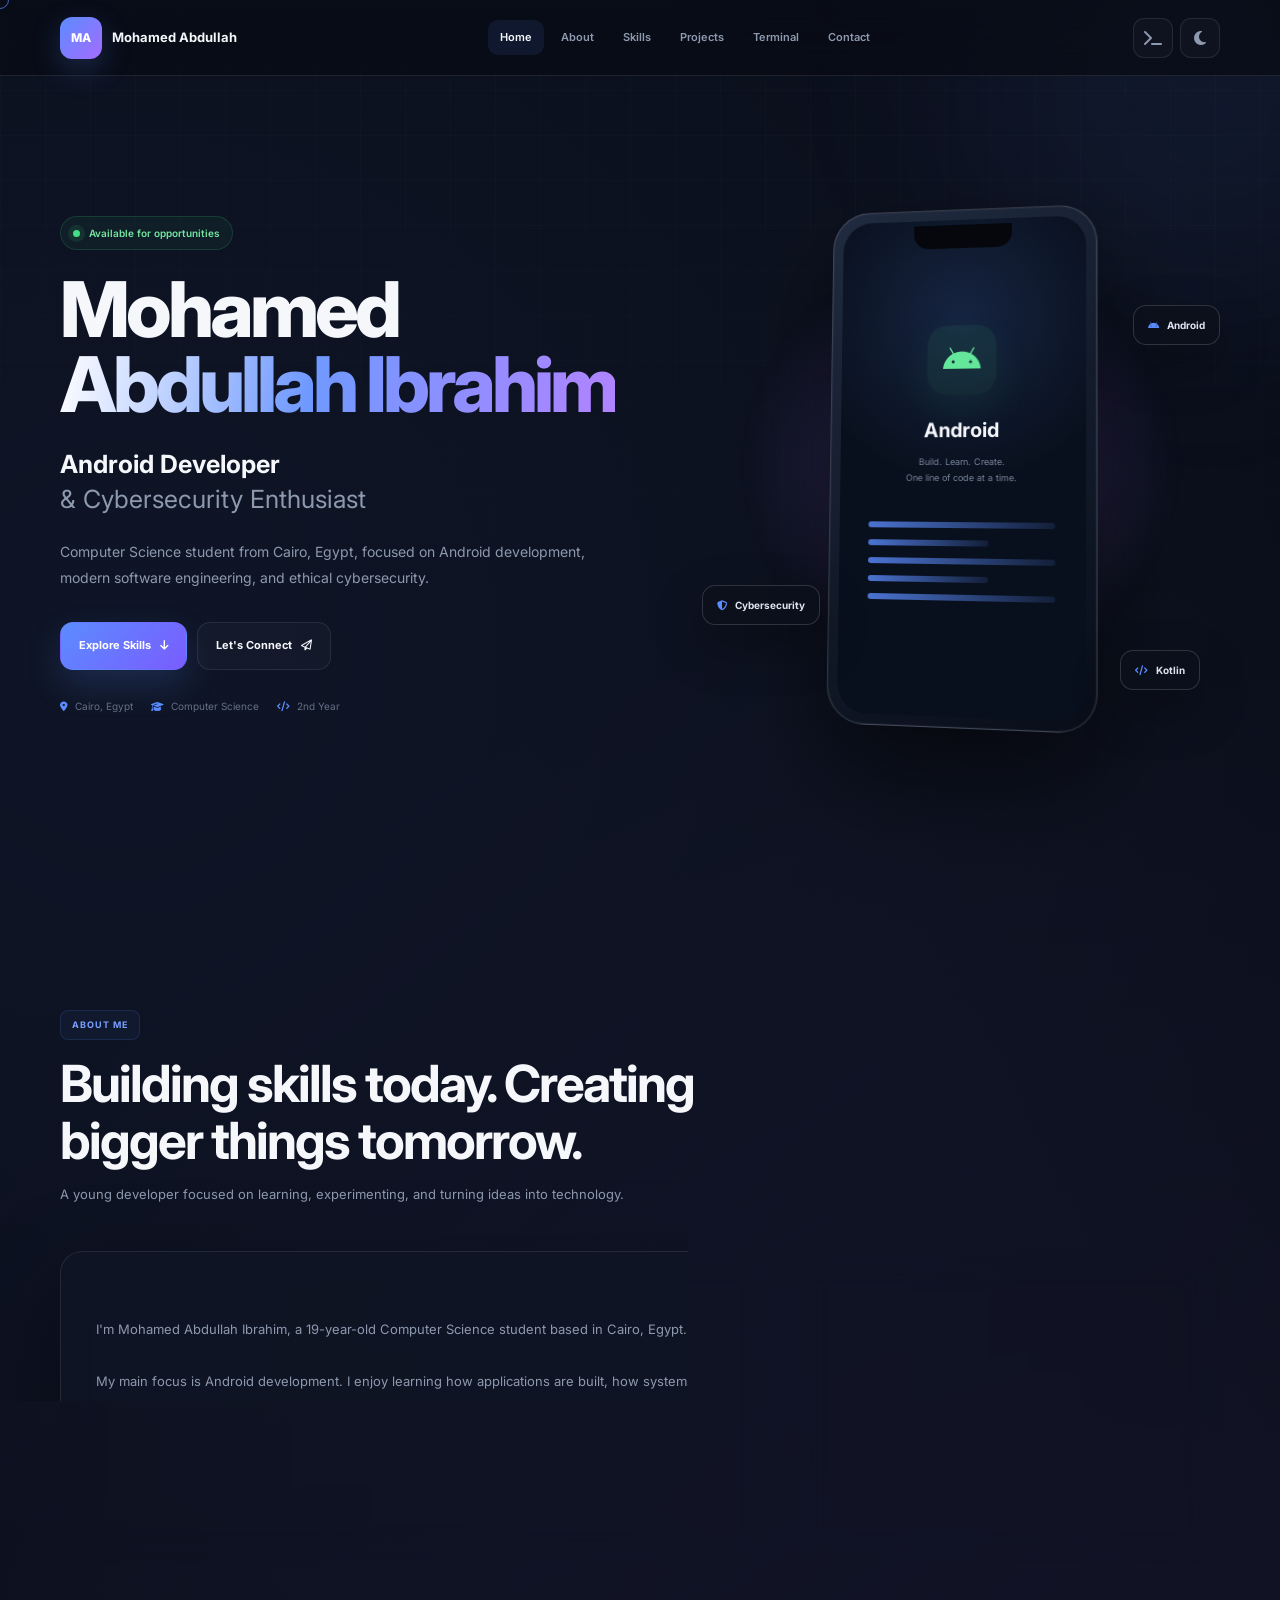
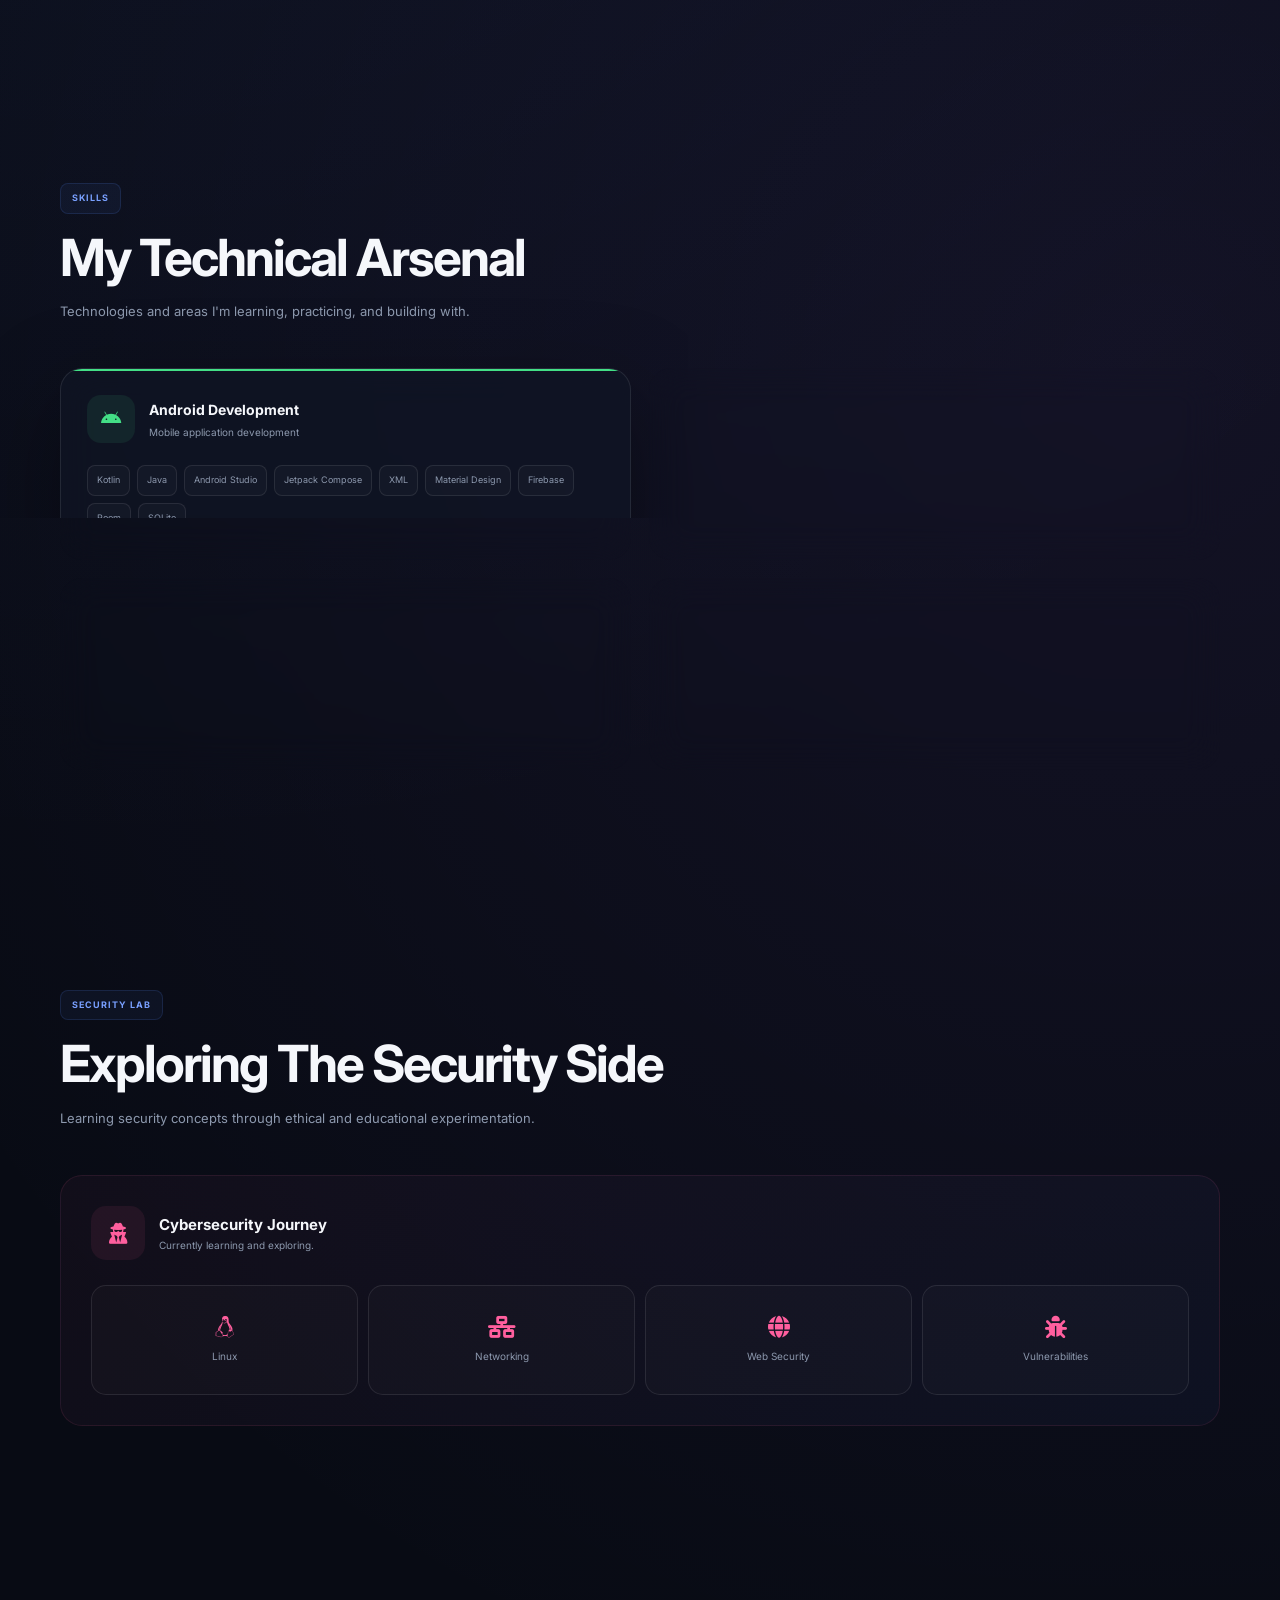
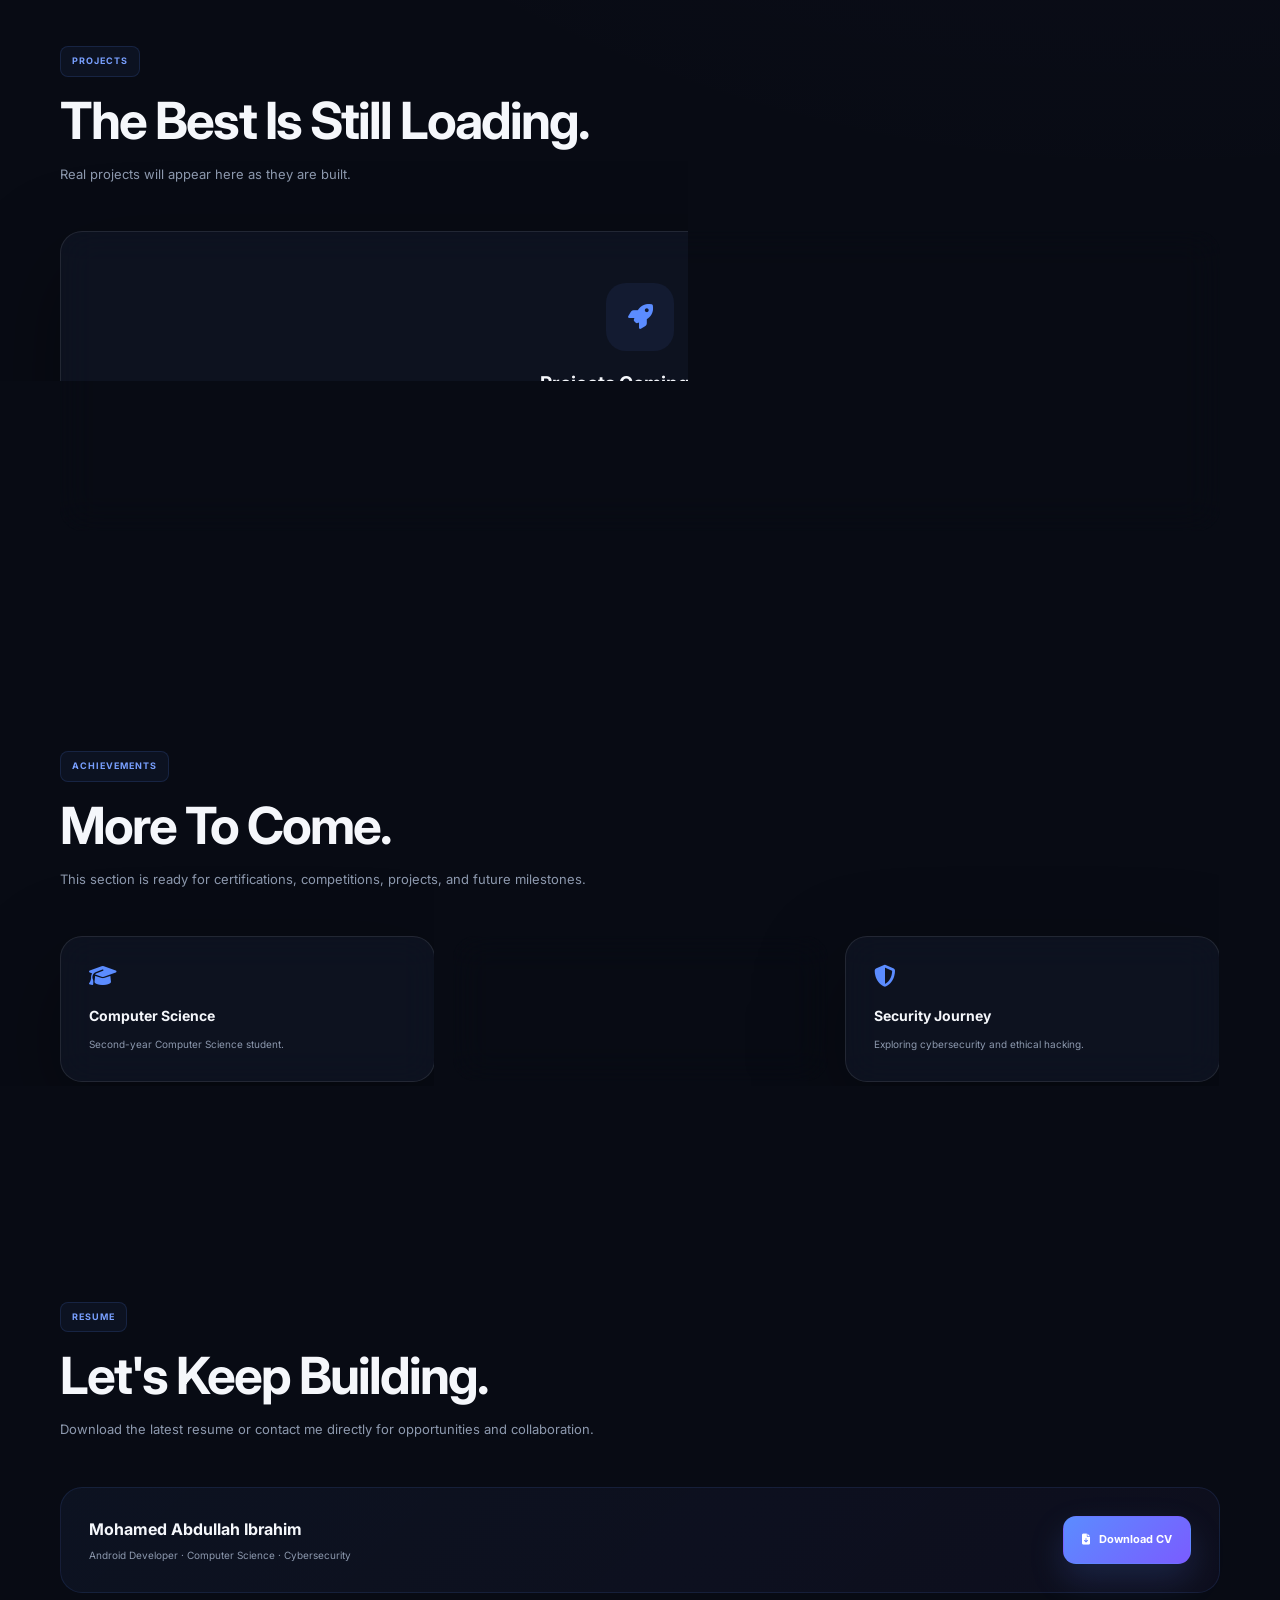
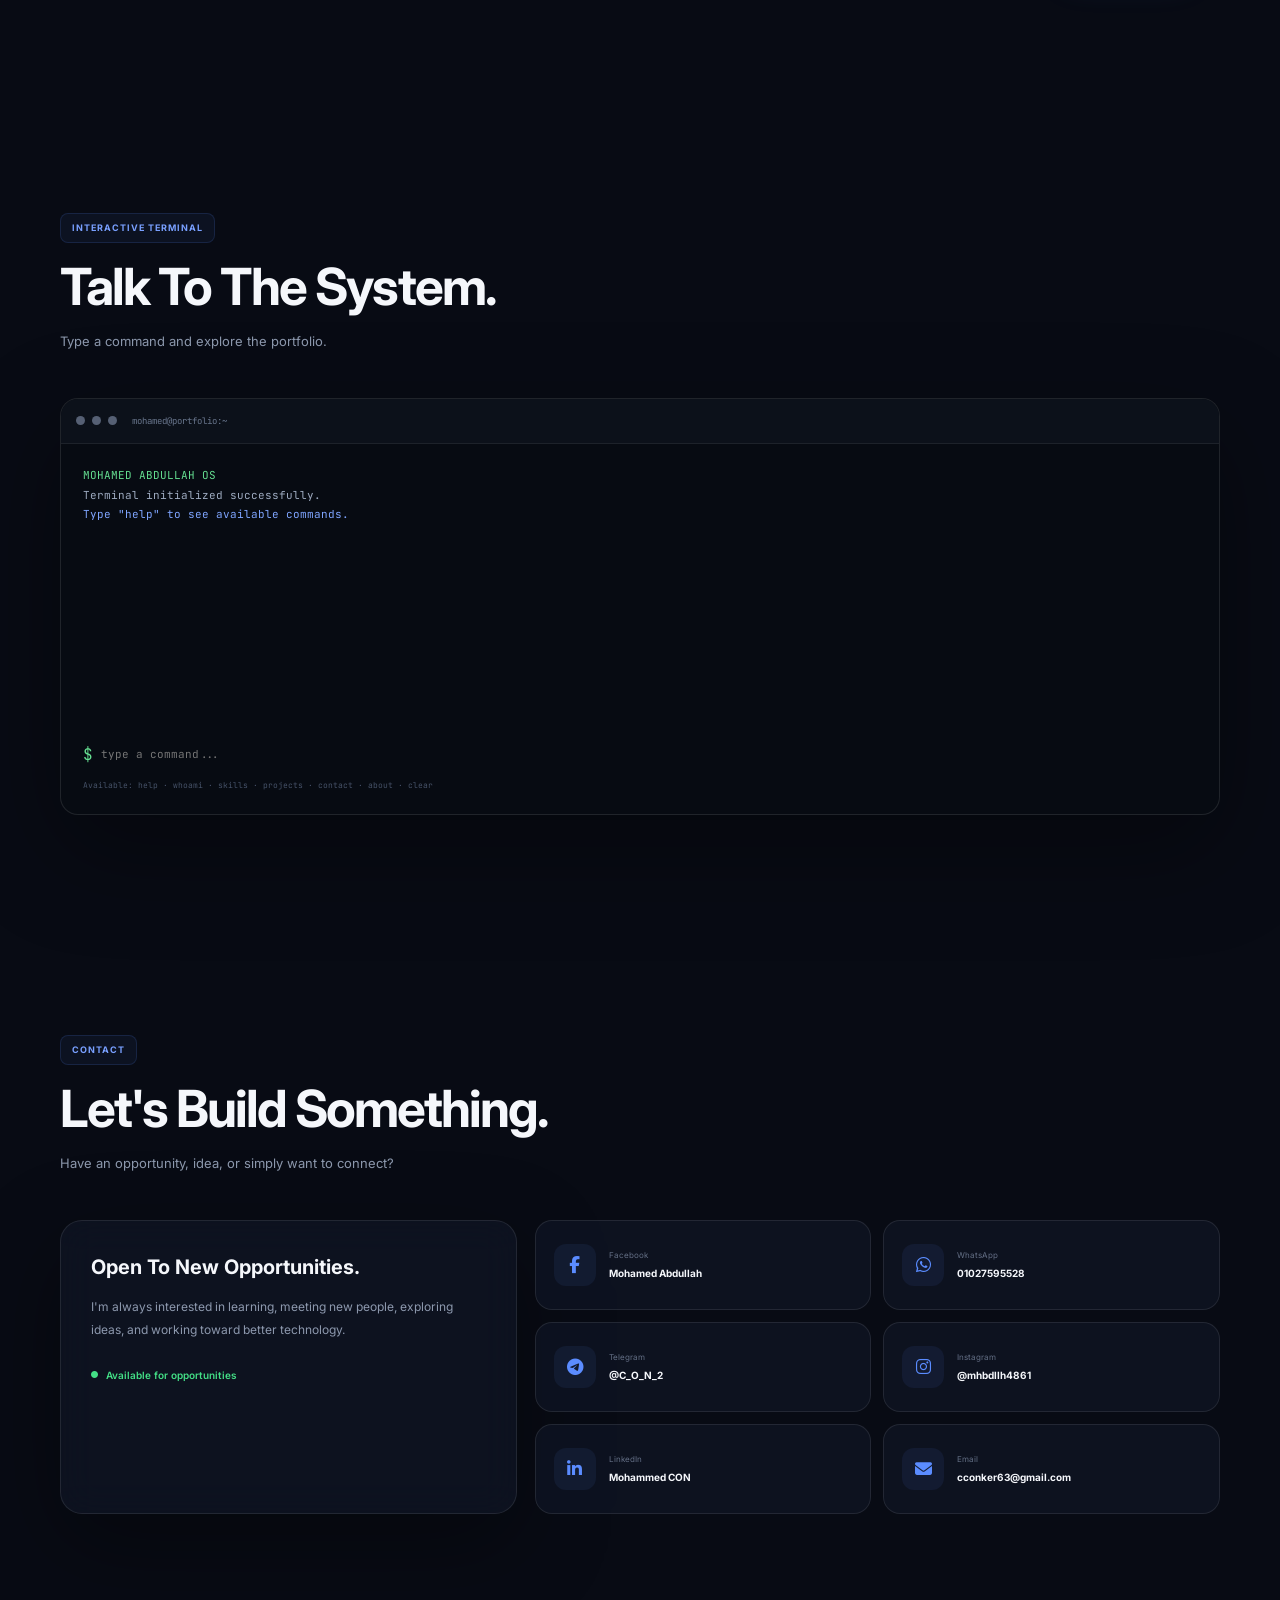
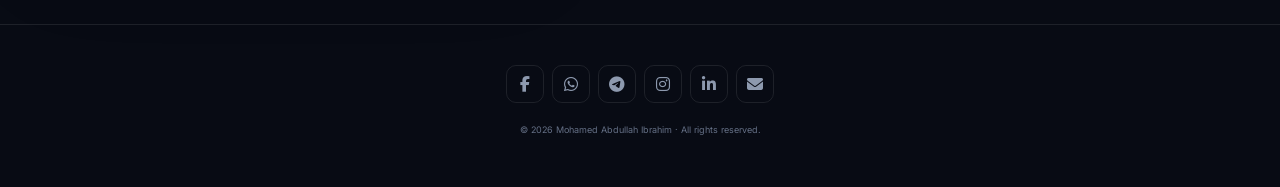
==== commit 38050ed4: "Update index.html" ====
--- a/index.html
+++ b/index.html
@@ -2,72 +2,170 @@
 <html lang="en">
 <head>
   <meta charset="UTF-8">
-  <meta name="viewport" content="width=device-width, initial-scale=1.0, viewport-fit=cover">
-
-  <title>Mohamed Abdullah Ibrahim | Android Developer</title>
+
+  <meta
+    name="viewport"
+    content="width=device-width, initial-scale=1.0"
+  >
 
   <meta
     name="description"
     content="Mohamed Abdullah Ibrahim — Android Developer and Cybersecurity Enthusiast from Cairo, Egypt."
   >
 
-  <meta name="theme-color" content="#070912">
+  <meta
+    name="keywords"
+    content="Mohamed Abdullah, Android Developer, Kotlin, Java, Cybersecurity, Cairo, Egypt, Computer Science"
+  >
+
+  <meta name="author" content="Mohamed Abdullah Ibrahim">
+
+  <meta name="theme-color" content="#080b14">
+
+  <title>
+    Mohamed Abdullah Ibrahim | Android Developer
+  </title>
+
+  <!-- ======================================================
+       FONTS
+  ======================================================= -->
 
   <link rel="preconnect" href="https://fonts.googleapis.com">
-  <link rel="preconnect" href="https://fonts.gstatic.com" crossorigin>
 
   <link
-    href="https://fonts.googleapis.com/css2?family=Inter:wght@400;500;600;700;800;900&display=swap"
+    rel="preconnect"
+    href="https://fonts.gstatic.com"
+    crossorigin
+  >
+
+  <link
+    href="https://fonts.googleapis.com/css2?family=Inter:wght@400;500;600;700;800&family=JetBrains+Mono:wght@400;500;600;700&display=swap"
     rel="stylesheet"
   >
+
+  <!-- ======================================================
+       FONT AWESOME
+  ======================================================= -->
 
   <link
     rel="stylesheet"
     href="https://cdnjs.cloudflare.com/ajax/libs/font-awesome/6.5.2/css/all.min.css"
   >
 
+  <!-- ======================================================
+       CSS
+  ======================================================= -->
+
   <style>
 
-    /* =========================================================
+    /* =====================================================
        ROOT
-    ========================================================= */
+    ====================================================== */
 
     :root {
-      --bg: #060811;
-      --bg-soft: #0a0e18;
-
-      --card: rgba(15, 20, 34, .72);
-      --card-2: rgba(255,255,255,.045);
-
-      --text: #f7f9ff;
-      --muted: #98a4b8;
-
-      --border: rgba(255,255,255,.09);
-
-      --blue: #5b8cff;
-      --cyan: #24d9ff;
-      --purple: #a46cff;
-      --green: #43df86;
-      --pink: #ff5f9e;
-      --orange: #ffad5a;
-
-      --radius: 24px;
-
-      --gradient:
-        linear-gradient(
-          120deg,
-          #5b8cff,
-          #a46cff 48%,
-          #24d9ff
-        );
-
-      --safe-bottom: env(safe-area-inset-bottom, 0px);
-    }
-
-
-    /* =========================================================
+
+      --bg:
+        #080b14;
+
+      --bg-soft:
+        #0c111d;
+
+      --card:
+        rgba(16, 22, 36, .72);
+
+      --card-solid:
+        #0e1524;
+
+      --text:
+        #f5f7fb;
+
+      --muted:
+        #8d99ae;
+
+      --muted-2:
+        #657086;
+
+      --blue:
+        #5b8cff;
+
+      --blue-2:
+        #79a0ff;
+
+      --green:
+        #43df86;
+
+      --purple:
+        #a46cff;
+
+      --pink:
+        #ff5f9e;
+
+      --border:
+        rgba(255,255,255,.09);
+
+      --border-strong:
+        rgba(255,255,255,.15);
+
+      --shadow:
+        0 30px 90px rgba(0,0,0,.35);
+
+      --radius:
+        22px;
+
+      --container:
+        1160px;
+
+      --nav-height:
+        76px;
+
+      --transition:
+        .25s ease;
+
+    }
+
+
+    /* =====================================================
+       LIGHT THEME
+    ====================================================== */
+
+    body.light {
+
+      --bg:
+        #f4f7fb;
+
+      --bg-soft:
+        #ffffff;
+
+      --card:
+        rgba(255,255,255,.75);
+
+      --card-solid:
+        #ffffff;
+
+      --text:
+        #111827;
+
+      --muted:
+        #5f6b7d;
+
+      --muted-2:
+        #7d8797;
+
+      --border:
+        rgba(15,23,42,.10);
+
+      --border-strong:
+        rgba(15,23,42,.16);
+
+      --shadow:
+        0 25px 70px rgba(15,23,42,.12);
+
+    }
+
+
+    /* =====================================================
        RESET
-    ========================================================= */
+    ====================================================== */
 
     * {
       margin: 0;
@@ -75,1064 +173,1711 @@
       box-sizing: border-box;
     }
 
+
     html {
       scroll-behavior: smooth;
     }
 
+
     body {
+
       min-height: 100vh;
-
-      font-family: Inter, sans-serif;
-
-      color: var(--text);
 
       background:
         radial-gradient(
-          circle at 10% 5%,
-          rgba(91,140,255,.12),
-          transparent 28%
+          circle at 10% 10%,
+          rgba(91,140,255,.08),
+          transparent 30%
         ),
         radial-gradient(
-          circle at 90% 20%,
-          rgba(164,108,255,.10),
+          circle at 90% 30%,
+          rgba(164,108,255,.07),
           transparent 30%
         ),
         var(--bg);
 
+      color: var(--text);
+
+      font-family:
+        Inter,
+        system-ui,
+        -apple-system,
+        BlinkMacSystemFont,
+        "Segoe UI",
+        sans-serif;
+
+      line-height: 1.6;
+
       overflow-x: hidden;
 
-      -webkit-tap-highlight-color: transparent;
-    }
-
-    body.light {
-      --bg: #f5f7fb;
-      --bg-soft: #ffffff;
-
-      --card: rgba(255,255,255,.78);
-      --card-2: rgba(15,23,42,.045);
-
-      --text: #101828;
-      --muted: #667085;
-
-      --border: rgba(15,23,42,.10);
-    }
-
-    ::selection {
-      background: var(--blue);
-      color: white;
-    }
+      transition:
+        background .3s ease,
+        color .3s ease;
+    }
+
+
+    body.no-scroll {
+      overflow: hidden;
+    }
+
 
     a {
       color: inherit;
       text-decoration: none;
     }
 
+
+    button,
+    input {
+      font: inherit;
+    }
+
+
     button {
-      font: inherit;
-    }
-
-
-    /* =========================================================
-       BOOT SCREEN
-    ========================================================= */
-
-    #boot {
+      cursor: pointer;
+    }
+
+
+    img {
+      max-width: 100%;
+      display: block;
+    }
+
+
+    ::selection {
+      background: rgba(91,140,255,.35);
+      color: white;
+    }
+
+
+    /* =====================================================
+       BACKGROUND
+    ====================================================== */
+
+    body::before {
+
+      content: "";
+
       position: fixed;
 
       inset: 0;
 
-      z-index: 99999;
-
-      display: flex;
-
-      align-items: center;
-      justify-content: center;
-
-      background: #05060a;
-
-      transition:
-        opacity .7s ease,
-        visibility .7s ease;
-    }
-
-    #boot.hide {
-      opacity: 0;
-      visibility: hidden;
-    }
-
-    .boot-box {
-      width: min(90%, 470px);
-
-      font-family: monospace;
-
-      color: #7fffb0;
-
-      font-size: 12px;
-
-      line-height: 1.9;
-    }
-
-    .boot-title {
-      font-size: 18px;
-
-      color: white;
-
-      margin-bottom: 18px;
-    }
-
-    .boot-line {
-      opacity: 0;
-
-      animation:
-        bootLine .25s forwards;
-    }
-
-    .boot-line:nth-child(2) { animation-delay: .15s; }
-    .boot-line:nth-child(3) { animation-delay: .3s; }
-    .boot-line:nth-child(4) { animation-delay: .45s; }
-    .boot-line:nth-child(5) { animation-delay: .6s; }
-    .boot-line:nth-child(6) { animation-delay: .75s; }
-
-    @keyframes bootLine {
-      to {
-        opacity: 1;
-      }
-    }
-
-
-    /* =========================================================
-       PROGRESS
-    ========================================================= */
+      z-index: -2;
+
+      pointer-events: none;
+
+      background-image:
+        linear-gradient(
+          rgba(255,255,255,.018) 1px,
+          transparent 1px
+        ),
+        linear-gradient(
+          90deg,
+          rgba(255,255,255,.018) 1px,
+          transparent 1px
+        );
+
+      background-size:
+        45px 45px;
+
+      mask-image:
+        linear-gradient(
+          to bottom,
+          black,
+          transparent 85%
+        );
+
+    }
+
+
+    body::after {
+
+      content: "";
+
+      position: fixed;
+
+      width: 450px;
+      height: 450px;
+
+      top: -150px;
+      right: -150px;
+
+      border-radius: 50%;
+
+      background:
+        rgba(91,140,255,.08);
+
+      filter:
+        blur(100px);
+
+      z-index: -1;
+
+      pointer-events: none;
+    }
+
+
+    /* =====================================================
+       SCROLL PROGRESS
+    ====================================================== */
 
     #progress {
+
       position: fixed;
 
       top: 0;
       left: 0;
 
-      width: 0;
+      width: 0%;
       height: 3px;
 
-      background: var(--gradient);
-
-      z-index: 9998;
-    }
-
-
-    /* =========================================================
-       CURSOR
-    ========================================================= */
-
-    .cursor {
-      position: fixed;
-
-      width: 220px;
-      height: 220px;
-
-      border-radius: 50%;
-
-      background:
-        radial-gradient(
-          circle,
-          rgba(91,140,255,.09),
-          transparent 70%
-        );
-
-      transform:
-        translate(-50%, -50%);
-
-      pointer-events: none;
-
-      z-index: 0;
-    }
-
-
-    /* =========================================================
-       CONTAINER
-    ========================================================= */
-
-    .container {
-      width: min(1160px, 92%);
-
-      margin: auto;
-
-      position: relative;
-
-      z-index: 2;
-    }
-
-    section {
-      padding: 95px 0;
-    }
-
-
-    /* =========================================================
-       NAVBAR
-    ========================================================= */
-
-    .nav {
-      position: fixed;
-
-      top: 12px;
-      left: 50%;
-
-      transform: translateX(-50%);
-
-      width: min(1120px, 94%);
-
-      z-index: 5000;
-
-      border:
-        1px solid var(--border);
-
-      border-radius: 20px;
-
-      background:
-        rgba(7,9,18,.72);
-
-      backdrop-filter: blur(22px);
-      -webkit-backdrop-filter: blur(22px);
-
-      box-shadow:
-        0 20px 70px rgba(0,0,0,.22);
-    }
-
-    body.light .nav {
-      background:
-        rgba(255,255,255,.75);
-    }
-
-    .nav-inner {
-      min-height: 64px;
-
-      display: flex;
-
-      align-items: center;
-
-      justify-content: space-between;
-
-      padding: 7px 8px;
-    }
-
-    .logo {
-      display: flex;
-
-      align-items: center;
-
-      gap: 10px;
-
-      font-size: 13px;
-
-      font-weight: 900;
-
-      white-space: nowrap;
-    }
-
-    .logo-box {
-      width: 42px;
-      height: 42px;
-
-      display: grid;
-
-      place-items: center;
-
-      border-radius: 14px;
-
-      color: white;
-
-      background: var(--gradient);
-
-      box-shadow:
-        0 10px 35px rgba(91,140,255,.25);
-    }
-
-    .nav-links {
-      display: flex;
-
-      align-items: center;
-
-      gap: 24px;
-    }
-
-    .nav-links a {
-      color: var(--muted);
-
-      font-size: 12px;
-
-      font-weight: 700;
-
-      transition: .25s;
-    }
-
-    .nav-links a:hover {
-      color: var(--text);
-    }
-
-    .nav-actions {
-      display: flex;
-
-      align-items: center;
-
-      gap: 6px;
-    }
-
-    .icon-btn {
-      width: 40px;
-      height: 40px;
-
-      border-radius: 13px;
-
-      display: grid;
-
-      place-items: center;
-
-      border: 1px solid var(--border);
-
-      background: var(--card-2);
-
-      color: var(--text);
-
-      cursor: pointer;
-
-      transition: .25s;
-    }
-
-    .icon-btn:hover,
-    .icon-btn:active {
-      color: white;
-
-      background: var(--gradient);
-
-      border-color: transparent;
-
-      transform: translateY(-2px);
-    }
-
-    .menu-btn {
-      display: none;
-    }
-
-
-    /* =========================================================
-       HERO
-    ========================================================= */
-
-    .hero {
-      min-height: 100svh;
-
-      display: flex;
-
-      align-items: center;
-
-      padding-top: 135px;
-
-      overflow: hidden;
-    }
-
-    .hero-grid {
-      display: grid;
-
-      grid-template-columns:
-        1.08fr .92fr;
-
-      align-items: center;
-
-      gap: 60px;
-    }
-
-    .eyebrow {
-      display: inline-flex;
-
-      align-items: center;
-
-      gap: 8px;
-
-      padding: 8px 12px;
-
-      border-radius: 999px;
-
-      background:
-        rgba(67,223,134,.06);
-
-      border:
-        1px solid rgba(67,223,134,.17);
-
-      color: var(--green);
-
-      font-size: 11px;
-
-      font-weight: 800;
-
-      margin-bottom: 22px;
-    }
-
-    .pulse {
-      width: 7px;
-      height: 7px;
-
-      border-radius: 50%;
-
-      background: var(--green);
-
-      box-shadow:
-        0 0 0 6px rgba(67,223,134,.08);
-    }
-
-    .hero h1 {
-      font-size:
-        clamp(45px, 7vw, 84px);
-
-      line-height: 1.03;
-
-      letter-spacing: -4px;
-
-      font-weight: 900;
-
-      margin-bottom: 20px;
-    }
-
-    .gradient-text {
-      background: var(--gradient);
-
-      background-size: 200% 200%;
-
-      -webkit-background-clip: text;
-      background-clip: text;
-
-      color: transparent;
-
-      animation:
-        gradientMove 5s ease infinite;
-    }
-
-    @keyframes gradientMove {
-      0%,100% {
-        background-position: 0% 50%;
-      }
-
-      50% {
-        background-position: 100% 50%;
-      }
-    }
-
-    .hero-role {
-      font-size:
-        clamp(21px, 3vw, 32px);
-
-      font-weight: 800;
-
-      margin-bottom: 17px;
-    }
-
-    .hero-role span {
-      color: var(--green);
-    }
-
-    .hero-description {
-      max-width: 650px;
-
-      color: var(--muted);
-
-      font-size: 15px;
-
-      line-height: 1.9;
-
-      margin-bottom: 28px;
-    }
-
-    .buttons {
-      display: flex;
-
-      flex-wrap: wrap;
-
-      gap: 10px;
-    }
-
-    .btn {
-      min-height: 49px;
-
-      display: inline-flex;
-
-      align-items: center;
-
-      justify-content: center;
-
-      gap: 9px;
-
-      padding: 0 18px;
-
-      border-radius: 15px;
-
-      border: 1px solid var(--border);
-
-      font-size: 12px;
-
-      font-weight: 800;
-
-      cursor: pointer;
-
-      transition: .25s;
-
-      position: relative;
-
-      overflow: hidden;
-    }
-
-    .btn.primary {
-      color: white;
-
-      background: var(--gradient);
-
-      border: 0;
-
-      box-shadow:
-        0 15px 40px rgba(91,140,255,.20);
-    }
-
-    .btn.primary:hover,
-    .btn.primary:active {
-      transform: translateY(-3px);
-
-      box-shadow:
-        0 20px 55px rgba(91,140,255,.34);
-    }
-
-    .btn.secondary {
-      background: var(--card-2);
-
-      color: var(--text);
-    }
-
-    .btn.secondary:hover,
-    .btn.secondary:active {
-      color: var(--cyan);
-
-      border-color:
-        rgba(36,217,255,.35);
-
-      background:
-        rgba(36,217,255,.07);
-
-      transform: translateY(-3px);
-    }
-
-    .meta {
-      display: flex;
-
-      flex-wrap: wrap;
-
-      gap: 8px;
-
-      margin-top: 25px;
-    }
-
-    .meta-item {
-      display: flex;
-
-      align-items: center;
-
-      gap: 7px;
-
-      padding: 8px 11px;
-
-      border-radius: 11px;
-
-      border: 1px solid var(--border);
-
-      background: var(--card-2);
-
-      color: var(--muted);
-
-      font-size: 10px;
-    }
-
-    .meta-item i {
-      color: var(--blue);
-    }
-
-
-    /* =========================================================
-       HERO DEVICE
-    ========================================================= */
-
-    .visual {
-      min-height: 500px;
-
-      display: grid;
-
-      place-items: center;
-
-      position: relative;
-    }
-
-    .orb {
-      position: absolute;
-
-      width: 380px;
-      height: 380px;
-
-      border-radius: 50%;
-
-      background:
-        radial-gradient(
-          circle,
-          rgba(91,140,255,.16),
-          transparent 65%
-        );
-
-      filter: blur(8px);
-    }
-
-    .phone {
-      position: relative;
-
-      width: 255px;
-      height: 490px;
-
-      border-radius: 40px;
-
-      background:
-        linear-gradient(
-          145deg,
-          #161d2d,
-          #05070c
-        );
-
-      border:
-        1px solid rgba(255,255,255,.16);
-
-      box-shadow:
-        0 45px 100px rgba(0,0,0,.55),
-        0 0 70px rgba(91,140,255,.10);
-
-      transform:
-        rotate(-6deg)
-        perspective(900px)
-        rotateY(7deg);
-
-      animation:
-        phoneFloat 5s ease-in-out infinite;
-
-      overflow: hidden;
-    }
-
-    @keyframes phoneFloat {
-
-      0%,100% {
-        transform:
-          translateY(0)
-          rotate(-6deg)
-          perspective(900px)
-          rotateY(7deg);
-      }
-
-      50% {
-        transform:
-          translateY(-12px)
-          rotate(-4deg)
-          perspective(900px)
-          rotateY(7deg);
-      }
-
-    }
-
-    .notch {
-      position: absolute;
-
-      top: 9px;
-      left: 50%;
-
-      transform:
-        translateX(-50%);
-
-      width: 88px;
-      height: 23px;
-
-      border-radius:
-        0 0 15px 15px;
-
-      background: #020307;
-
-      z-index: 3;
-    }
-
-    .screen {
-      position: absolute;
-
-      inset: 8px;
-
-      border-radius: 33px;
-
-      padding:
-        70px 21px 25px;
-
-      overflow: hidden;
-
-      background:
-        radial-gradient(
-          circle at 10% 20%,
-          rgba(91,140,255,.25),
-          transparent 35%
-        ),
-        radial-gradient(
-          circle at 90% 80%,
-          rgba(164,108,255,.22),
-          transparent 38%
-        ),
-        #080c16;
-    }
-
-    .android-logo {
-      width: 62px;
-      height: 62px;
-
-      display: grid;
-
-      place-items: center;
-
-      border-radius: 20px;
-
-      color: white;
-
-      background:
-        linear-gradient(
-          135deg,
-          #43df86,
-          #20bf6b
-        );
-
-      box-shadow:
-        0 15px 35px rgba(67,223,134,.22);
-
-      margin-bottom: 25px;
-    }
-
-    .screen h3 {
-      font-size: 23px;
-
-      margin-bottom: 8px;
-    }
-
-    .screen p {
-      color: #91a0b7;
-
-      font-size: 10px;
-
-      line-height: 1.8;
-
-      margin-bottom: 24px;
-    }
-
-    .code-line {
-      height: 8px;
-
-      border-radius: 20px;
+      z-index: 99999;
 
       background:
         linear-gradient(
           90deg,
           var(--blue),
+          var(--purple),
+          var(--pink)
+        );
+
+      box-shadow:
+        0 0 15px rgba(91,140,255,.65);
+
+    }
+
+
+    /* =====================================================
+       CONTAINER
+    ====================================================== */
+
+    .container {
+
+      width:
+        min(
+          calc(100% - 40px),
+          var(--container)
+        );
+
+      margin-inline:
+        auto;
+    }
+
+
+    section {
+
+      position: relative;
+
+      padding:
+        110px 0;
+    }
+
+
+    /* =====================================================
+       BOOT SCREEN
+    ====================================================== */
+
+    #boot {
+
+      position: fixed;
+
+      inset: 0;
+
+      z-index: 999999;
+
+      display: grid;
+
+      place-items: center;
+
+      background:
+        #05070d;
+
+      transition:
+        opacity .7s ease,
+        visibility .7s ease;
+    }
+
+
+    #boot.hidden {
+
+      opacity: 0;
+
+      visibility: hidden;
+
+      pointer-events: none;
+    }
+
+
+    .boot-box {
+
+      width:
+        min(90%, 560px);
+
+      padding:
+        28px;
+
+      border:
+        1px solid rgba(255,255,255,.09);
+
+      border-radius:
+        18px;
+
+      background:
+        rgba(10,14,24,.85);
+
+      box-shadow:
+        0 30px 100px rgba(0,0,0,.6);
+
+      font-family:
+        "JetBrains Mono",
+        monospace;
+    }
+
+
+    .boot-title {
+
+      color:
+        var(--blue);
+
+      font-size:
+        14px;
+
+      font-weight:
+        700;
+
+      margin-bottom:
+        20px;
+
+      letter-spacing:
+        .5px;
+    }
+
+
+    .boot-line {
+
+      color:
+        #8996ab;
+
+      font-size:
+        12px;
+
+      margin:
+        8px 0;
+
+      opacity:
+        0;
+
+      animation:
+        bootLine .45s forwards;
+    }
+
+
+    .boot-line:nth-child(2) {
+      animation-delay: .15s;
+    }
+
+    .boot-line:nth-child(3) {
+      animation-delay: .35s;
+    }
+
+    .boot-line:nth-child(4) {
+      animation-delay: .55s;
+    }
+
+    .boot-line:nth-child(5) {
+      animation-delay: .75s;
+    }
+
+    .boot-line:nth-child(6) {
+      animation-delay: .95s;
+    }
+
+
+    @keyframes bootLine {
+
+      to {
+        opacity: 1;
+      }
+
+    }
+
+
+    /* =====================================================
+       NAVIGATION
+    ====================================================== */
+
+    .nav {
+
+      position: fixed;
+
+      top: 0;
+      left: 0;
+
+      width: 100%;
+
+      height:
+        var(--nav-height);
+
+      z-index: 9000;
+
+      background:
+        rgba(8,11,20,.68);
+
+      border-bottom:
+        1px solid var(--border);
+
+      backdrop-filter:
+        blur(20px);
+
+      -webkit-backdrop-filter:
+        blur(20px);
+
+      transition:
+        background .3s ease;
+    }
+
+
+    body.light .nav {
+
+      background:
+        rgba(255,255,255,.78);
+    }
+
+
+    .nav-inner {
+
+      width:
+        min(
+          calc(100% - 40px),
+          var(--container)
+        );
+
+      height: 100%;
+
+      margin-inline:
+        auto;
+
+      display:
+        flex;
+
+      align-items:
+        center;
+
+      justify-content:
+        space-between;
+
+      gap:
+        20px;
+    }
+
+
+    .logo {
+
+      display:
+        flex;
+
+      align-items:
+        center;
+
+      gap:
+        10px;
+
+      font-size:
+        13px;
+
+      font-weight:
+        700;
+
+      white-space:
+        nowrap;
+    }
+
+
+    .logo-box {
+
+      width:
+        42px;
+
+      height:
+        42px;
+
+      display:
+        grid;
+
+      place-items:
+        center;
+
+      border-radius:
+        12px;
+
+      background:
+        linear-gradient(
+          135deg,
+          var(--blue),
           var(--purple)
         );
 
-      margin-bottom: 11px;
-
-      opacity: .82;
-    }
-
-    .code-line.short {
-      width: 52%;
-
-      opacity: .38;
-    }
-
-    .float-card {
-      position: absolute;
-
-      display: flex;
-
-      align-items: center;
-
-      gap: 8px;
-
-      padding: 11px 13px;
-
-      border-radius: 14px;
-
-      border: 1px solid var(--border);
+      color:
+        white;
+
+      font-size:
+        12px;
+
+      font-weight:
+        800;
+
+      box-shadow:
+        0 10px 30px rgba(91,140,255,.22);
+    }
+
+
+    .nav-links {
+
+      display:
+        flex;
+
+      align-items:
+        center;
+
+      gap:
+        5px;
+    }
+
+
+    .nav-links a {
+
+      padding:
+        9px 12px;
+
+      border-radius:
+        10px;
+
+      color:
+        var(--muted);
+
+      font-size:
+        11px;
+
+      font-weight:
+        600;
+
+      transition:
+        var(--transition);
+    }
+
+
+    .nav-links a:hover,
+    .nav-links a.active {
+
+      color:
+        var(--text);
 
       background:
-        rgba(12,16,27,.78);
-
-      backdrop-filter: blur(18px);
-
-      box-shadow:
-        0 20px 60px rgba(0,0,0,.35);
-
-      font-size: 10px;
-
-      font-weight: 800;
-
-      animation:
-        chipFloat 4s ease-in-out infinite;
-    }
-
-    .float-card i {
-      font-size: 15px;
-    }
-
-    .android-chip {
-      top: 95px;
-      right: 2px;
-
-      color: var(--green);
-    }
-
-    .security-chip {
-      bottom: 85px;
-      left: 0;
-
-      color: var(--pink);
-
-      animation-delay: 1s;
-    }
-
-    .kotlin-chip {
-      top: 275px;
-      right: -18px;
-
-      color: var(--cyan);
-
-      animation-delay: 2s;
-    }
-
-    @keyframes chipFloat {
-      0%,100% {
-        transform: translateY(0);
-      }
-
-      50% {
-        transform: translateY(-9px);
-      }
-    }
-
-
-    /* =========================================================
-       SECTION HEAD
-    ========================================================= */
-
-    .section-head {
-      text-align: center;
-
-      max-width: 700px;
-
-      margin:
-        0 auto 48px;
-    }
-
-    .kicker {
-      color: var(--blue);
-
-      font-size: 10px;
-
-      font-weight: 900;
-
-      letter-spacing: 2px;
-
-      text-transform: uppercase;
-
-      margin-bottom: 9px;
-    }
-
-    .section-title {
-      font-size:
-        clamp(30px, 5vw, 50px);
-
-      letter-spacing: -1.5px;
-
-      line-height: 1.15;
-
-      margin-bottom: 12px;
-    }
-
-    .section-text {
-      color: var(--muted);
-
-      font-size: 13px;
-
-      line-height: 1.9;
-    }
-
-
-    /* =========================================================
-       CARDS
-    ========================================================= */
-
-    .glass {
-      background: var(--card);
+        rgba(91,140,255,.10);
+    }
+
+
+    .nav-actions {
+
+      display:
+        flex;
+
+      align-items:
+        center;
+
+      gap:
+        7px;
+    }
+
+
+    .icon-btn {
+
+      width:
+        40px;
+
+      height:
+        40px;
+
+      display:
+        grid;
+
+      place-items:
+        center;
 
       border:
         1px solid var(--border);
 
-      border-radius: var(--radius);
-
-      backdrop-filter: blur(18px);
+      border-radius:
+        11px;
+
+      background:
+        rgba(255,255,255,.025);
+
+      color:
+        var(--muted);
+
+      transition:
+        var(--transition);
+    }
+
+
+    .icon-btn:hover {
+
+      color:
+        var(--text);
+
+      border-color:
+        var(--border-strong);
+
+      background:
+        rgba(91,140,255,.10);
+
+      transform:
+        translateY(-2px);
+    }
+
+
+    .menu-btn {
+      display:
+        none;
+    }
+
+
+    /* =====================================================
+       HERO
+    ====================================================== */
+
+    .hero {
+
+      min-height:
+        100vh;
+
+      display:
+        flex;
+
+      align-items:
+        center;
+
+      padding-top:
+        140px;
+    }
+
+
+    .hero-grid {
+
+      display:
+        grid;
+
+      grid-template-columns:
+        1.05fr .95fr;
+
+      align-items:
+        center;
+
+      gap:
+        70px;
+    }
+
+
+    .eyebrow {
+
+      width:
+        fit-content;
+
+      display:
+        flex;
+
+      align-items:
+        center;
+
+      gap:
+        9px;
+
+      padding:
+        8px 12px;
+
+      margin-bottom:
+        22px;
+
+      border:
+        1px solid rgba(67,223,134,.16);
+
+      border-radius:
+        100px;
+
+      background:
+        rgba(67,223,134,.05);
+
+      color:
+        #74e7a1;
+
+      font-size:
+        10px;
+
+      font-weight:
+        600;
+    }
+
+
+    .pulse {
+
+      width:
+        7px;
+
+      height:
+        7px;
+
+      border-radius:
+        50%;
+
+      background:
+        var(--green);
 
       box-shadow:
-        0 25px 80px rgba(0,0,0,.18);
-
-      transition:
-        transform .3s,
-        border .3s,
-        box-shadow .3s;
-    }
-
-    .glass:hover {
-      transform: translateY(-6px);
-
-      border-color:
-        rgba(91,140,255,.25);
-
-      box-shadow:
-        0 35px 90px rgba(0,0,0,.28);
-    }
-
-
-    /* =========================================================
-       ABOUT
-    ========================================================= */
-
-    .about-grid {
-      display: grid;
-
-      grid-template-columns:
-        1.15fr .85fr;
-
-      gap: 18px;
-    }
-
-    .about-card {
-      padding: 30px;
-    }
-
-    .about-card p {
-      color: var(--muted);
-
-      font-size: 14px;
-
-      line-height: 2;
-    }
-
-    .info-card {
-      padding: 20px;
-    }
-
-    .info-row {
-      display: flex;
-
-      justify-content: space-between;
-
-      gap: 15px;
-
-      padding: 14px;
-
-      border-radius: 13px;
-
-      background: var(--card-2);
+        0 0 0 5px rgba(67,223,134,.10);
+
+      animation:
+        pulse 2s infinite;
+    }
+
+
+    @keyframes pulse {
+
+      0%,
+      100% {
+        box-shadow:
+          0 0 0 4px rgba(67,223,134,.08);
+      }
+
+      50% {
+        box-shadow:
+          0 0 0 8px rgba(67,223,134,.02);
+      }
+
+    }
+
+
+    .hero h1 {
+
+      font-size:
+        clamp(46px, 6vw, 82px);
+
+      line-height:
+        .98;
+
+      letter-spacing:
+        -4px;
+
+      margin-bottom:
+        24px;
+
+      font-weight:
+        800;
+    }
+
+
+    .gradient-text {
+
+      background:
+        linear-gradient(
+          100deg,
+          #ffffff,
+          #6f99ff 45%,
+          #b183ff
+        );
+
+      -webkit-background-clip:
+        text;
+
+      background-clip:
+        text;
+
+      color:
+        transparent;
+    }
+
+
+    body.light .gradient-text {
+
+      background:
+        linear-gradient(
+          100deg,
+          #111827,
+          #456ee8 45%,
+          #7644c7
+        );
+
+      -webkit-background-clip:
+        text;
+
+      background-clip:
+        text;
+    }
+
+
+    .hero-role {
+
+      font-size:
+        25px;
+
+      color:
+        var(--muted);
+
+      line-height:
+        1.4;
+
+      margin-bottom:
+        22px;
+    }
+
+
+    .hero-role span {
+
+      color:
+        var(--text);
+
+      font-weight:
+        700;
+    }
+
+
+    .hero-description {
+
+      max-width:
+        620px;
+
+      color:
+        var(--muted);
+
+      font-size:
+        14px;
+
+      line-height:
+        1.9;
+
+      margin-bottom:
+        30px;
+    }
+
+
+    .buttons {
+
+      display:
+        flex;
+
+      align-items:
+        center;
+
+      gap:
+        10px;
+
+      margin-bottom:
+        28px;
+    }
+
+
+    .btn {
+
+      min-height:
+        48px;
+
+      display:
+        inline-flex;
+
+      align-items:
+        center;
+
+      justify-content:
+        center;
+
+      gap:
+        9px;
+
+      padding:
+        0 18px;
 
       border:
         1px solid var(--border);
 
-      margin-bottom: 8px;
-
-      font-size: 11px;
-    }
+      border-radius:
+        13px;
+
+      font-size:
+        11px;
+
+      font-weight:
+        700;
+
+      transition:
+        var(--transition);
+    }
+
+
+    .btn.primary {
+
+      color:
+        white;
+
+      border-color:
+        transparent;
+
+      background:
+        linear-gradient(
+          135deg,
+          var(--blue),
+          #7a5cff
+        );
+
+      box-shadow:
+        0 15px 35px rgba(91,140,255,.18);
+    }
+
+
+    .btn.secondary {
+
+      color:
+        var(--text);
+
+      background:
+        rgba(255,255,255,.025);
+    }
+
+
+    .btn:hover {
+
+      transform:
+        translateY(-3px);
+
+      box-shadow:
+        0 15px 35px rgba(0,0,0,.18);
+    }
+
+
+    .meta {
+
+      display:
+        flex;
+
+      align-items:
+        center;
+
+      flex-wrap:
+        wrap;
+
+      gap:
+        18px;
+
+      color:
+        var(--muted-2);
+
+      font-size:
+        10px;
+    }
+
+
+    .meta-item {
+
+      display:
+        flex;
+
+      align-items:
+        center;
+
+      gap:
+        7px;
+    }
+
+
+    .meta-item i {
+
+      color:
+        var(--blue);
+    }
+
+
+    /* =====================================================
+       HERO VISUAL
+    ====================================================== */
+
+    .visual {
+
+      position:
+        relative;
+
+      min-height:
+        560px;
+
+      display:
+        grid;
+
+      place-items:
+        center;
+    }
+
+
+    .orb {
+
+      position:
+        absolute;
+
+      width:
+        430px;
+
+      height:
+        430px;
+
+      border-radius:
+        50%;
+
+      background:
+        radial-gradient(
+          circle,
+          rgba(91,140,255,.28),
+          rgba(164,108,255,.14) 40%,
+          transparent 70%
+        );
+
+      filter:
+        blur(10px);
+
+      animation:
+        orbFloat 6s ease-in-out infinite;
+    }
+
+
+    @keyframes orbFloat {
+
+      0%,
+      100% {
+        transform:
+          scale(1)
+          translateY(0);
+      }
+
+      50% {
+        transform:
+          scale(1.06)
+          translateY(-12px);
+      }
+
+    }
+
+
+    .phone {
+
+      position:
+        relative;
+
+      z-index:
+        3;
+
+      width:
+        270px;
+
+      height:
+        520px;
+
+      padding:
+        10px;
+
+      border:
+        1px solid rgba(255,255,255,.16);
+
+      border-radius:
+        38px;
+
+      background:
+        linear-gradient(
+          145deg,
+          #202b40,
+          #080d18
+        );
+
+      box-shadow:
+        0 50px 100px rgba(0,0,0,.55),
+        inset 0 0 0 1px rgba(255,255,255,.04);
+
+      transform:
+        perspective(900px)
+        rotateY(-8deg)
+        rotateX(3deg);
+
+      transition:
+        transform .4s ease;
+    }
+
+
+    .phone:hover {
+
+      transform:
+        perspective(900px)
+        rotateY(0)
+        rotateX(0)
+        translateY(-8px);
+    }
+
+
+    .notch {
+
+      position:
+        absolute;
+
+      top:
+        15px;
+
+      left:
+        50%;
+
+      transform:
+        translateX(-50%);
+
+      width:
+        100px;
+
+      height:
+        24px;
+
+      border-radius:
+        0 0 15px 15px;
+
+      background:
+        #05070c;
+
+      z-index:
+        4;
+    }
+
+
+    .screen {
+
+      height:
+        100%;
+
+      display:
+        flex;
+
+      flex-direction:
+        column;
+
+      align-items:
+        center;
+
+      justify-content:
+        center;
+
+      padding:
+        30px;
+
+      border-radius:
+        30px;
+
+      background:
+        radial-gradient(
+          circle at 50% 20%,
+          rgba(91,140,255,.16),
+          transparent 40%
+        ),
+        #09101d;
+
+      overflow:
+        hidden;
+    }
+
+
+    .android-logo {
+
+      width:
+        70px;
+
+      height:
+        70px;
+
+      display:
+        grid;
+
+      place-items:
+        center;
+
+      margin-bottom:
+        20px;
+
+      border-radius:
+        20px;
+
+      color:
+        #64e79a;
+
+      background:
+        rgba(67,223,134,.08);
+
+      font-size:
+        34px;
+
+      box-shadow:
+        0 15px 40px rgba(67,223,134,.08);
+    }
+
+
+    .screen h3 {
+
+      font-size:
+        20px;
+
+      margin-bottom:
+        8px;
+    }
+
+
+    .screen p {
+
+      color:
+        #77859c;
+
+      font-size:
+        9px;
+
+      line-height:
+        1.8;
+
+      text-align:
+        center;
+
+      margin-bottom:
+        30px;
+    }
+
+
+    .code-line {
+
+      width:
+        100%;
+
+      height:
+        6px;
+
+      margin:
+        6px 0;
+
+      border-radius:
+        20px;
+
+      background:
+        linear-gradient(
+          90deg,
+          rgba(91,140,255,.8),
+          rgba(91,140,255,.12)
+        );
+
+      animation:
+        codePulse 2.2s ease-in-out infinite;
+    }
+
+
+    .code-line.short {
+      width:
+        65%;
+      align-self:
+        flex-start;
+    }
+
+
+    @keyframes codePulse {
+
+      0%,
+      100% {
+        opacity:
+          .35;
+      }
+
+      50% {
+        opacity:
+          1;
+      }
+
+    }
+
+
+    .float-card {
+
+      position:
+        absolute;
+
+      z-index:
+        5;
+
+      display:
+        flex;
+
+      align-items:
+        center;
+
+      gap:
+        8px;
+
+      padding:
+        11px 14px;
+
+      border:
+        1px solid var(--border-strong);
+
+      border-radius:
+        13px;
+
+      background:
+        rgba(11,16,28,.82);
+
+      color:
+        #dce4f1;
+
+      backdrop-filter:
+        blur(15px);
+
+      box-shadow:
+        0 20px 50px rgba(0,0,0,.3);
+
+      font-size:
+        10px;
+
+      font-weight:
+        700;
+    }
+
+
+    body.light .float-card {
+      background:
+        rgba(255,255,255,.82);
+    }
+
+
+    .float-card i {
+      color:
+        var(--blue);
+    }
+
+
+    .android-chip {
+
+      top:
+        120px;
+
+      right:
+        0;
+
+      animation:
+        float1 4s ease-in-out infinite;
+    }
+
+
+    .security-chip {
+
+      bottom:
+        120px;
+
+      left:
+        0;
+
+      animation:
+        float2 4.5s ease-in-out infinite;
+    }
+
+
+    .kotlin-chip {
+
+      right:
+        20px;
+
+      bottom:
+        55px;
+
+      animation:
+        float3 4.2s ease-in-out infinite;
+    }
+
+
+    @keyframes float1 {
+
+      0%,
+      100% {
+        transform:
+          translateY(0);
+      }
+
+      50% {
+        transform:
+          translateY(-12px);
+      }
+    }
+
+
+    @keyframes float2 {
+
+      0%,
+      100% {
+        transform:
+          translateY(0);
+      }
+
+      50% {
+        transform:
+          translateY(10px);
+      }
+    }
+
+
+    @keyframes float3 {
+
+      0%,
+      100% {
+        transform:
+          translateY(0);
+      }
+
+      50% {
+        transform:
+          translateY(-8px);
+      }
+    }
+
+
+    /* =====================================================
+       SECTION HEAD
+    ====================================================== */
+
+    .section-head {
+
+      max-width:
+        760px;
+
+      margin-bottom:
+        45px;
+    }
+
+
+    .kicker {
+
+      display:
+        inline-flex;
+
+      align-items:
+        center;
+
+      padding:
+        7px 11px;
+
+      margin-bottom:
+        15px;
+
+      border:
+        1px solid rgba(91,140,255,.15);
+
+      border-radius:
+        8px;
+
+      background:
+        rgba(91,140,255,.06);
+
+      color:
+        var(--blue-2);
+
+      font-size:
+        9px;
+
+      font-weight:
+        700;
+
+      text-transform:
+        uppercase;
+
+      letter-spacing:
+        1px;
+    }
+
+
+    .section-title {
+
+      max-width:
+        760px;
+
+      font-size:
+        clamp(32px, 4vw, 52px);
+
+      line-height:
+        1.1;
+
+      letter-spacing:
+        -2px;
+
+      margin-bottom:
+        15px;
+    }
+
+
+    .section-text {
+
+      max-width:
+        650px;
+
+      color:
+        var(--muted);
+
+      font-size:
+        13px;
+
+      line-height:
+        1.8;
+    }
+
+
+    /* =====================================================
+       GLASS
+    ====================================================== */
+
+    .glass {
+
+      border:
+        1px solid var(--border);
+
+      background:
+        var(--card);
+
+      backdrop-filter:
+        blur(18px);
+
+      -webkit-backdrop-filter:
+        blur(18px);
+
+      box-shadow:
+        var(--shadow);
+    }
+
+
+    /* =====================================================
+       ABOUT
+    ====================================================== */
+
+    .about-grid {
+
+      display:
+        grid;
+
+      grid-template-columns:
+        1.25fr .75fr;
+
+      gap:
+        20px;
+    }
+
+
+    .about-card {
+
+      min-height:
+        300px;
+
+      padding:
+        35px;
+
+      border-radius:
+        var(--radius);
+
+      display:
+        flex;
+
+      align-items:
+        center;
+    }
+
+
+    .about-card p {
+
+      color:
+        var(--muted);
+
+      font-size:
+        13px;
+
+      line-height:
+        2;
+    }
+
+
+    .info-card {
+
+      padding:
+        24px;
+
+      border-radius:
+        var(--radius);
+
+      display:
+        flex;
+
+      flex-direction:
+        column;
+
+      justify-content:
+        center;
+    }
+
+
+    .info-row {
+
+      display:
+        flex;
+
+      align-items:
+        center;
+
+      justify-content:
+        space-between;
+
+      gap:
+        20px;
+
+      padding:
+        17px 0;
+
+      border-bottom:
+        1px solid var(--border);
+
+      font-size:
+        11px;
+    }
+
 
     .info-row:last-child {
-      margin-bottom: 0;
-    }
+      border-bottom:
+        0;
+    }
+
 
     .info-row span {
-      color: var(--muted);
-    }
+      color:
+        var(--muted);
+    }
+
+
+    .info-row strong {
+      text-align:
+        right;
+    }
+
 
     .available {
-      color: var(--green);
-    }
-
-
-    /* =========================================================
+      color:
+        var(--green);
+    }
+
+
+    /* =====================================================
        SKILLS
-    ========================================================= */
+    ====================================================== */
 
     .skills-grid {
-      display: grid;
+
+      display:
+        grid;
 
       grid-template-columns:
         repeat(2, 1fr);
 
-      gap: 15px;
-    }
+      gap:
+        18px;
+    }
+
 
     .skill-card {
-      padding: 25px;
-
-      position: relative;
-
-      overflow: hidden;
-
-      --accent: var(--blue);
-    }
-
-    .skill-card::after {
-      content: "";
-
-      position: absolute;
-
-      width: 150px;
-      height: 150px;
-
-      border-radius: 50%;
-
-      right: -80px;
-      top: -80px;
-
-      background: var(--accent);
-
-      filter: blur(60px);
-
-      opacity: .08;
-
-      transition: .4s;
-    }
-
-    .skill-card:hover::after {
-      opacity: .18;
-
-      transform: scale(1.3);
-    }
+
+      position:
+        relative;
+
+      padding:
+        26px;
+
+      border-radius:
+        var(--radius);
+
+      overflow:
+        hidden;
+
+      transition:
+        transform .3s ease,
+        border-color .3s ease;
+    }
+
+
+    .skill-card::before {
+
+      content:
+        "";
+
+      position:
+        absolute;
+
+      top:
+        0;
+
+      left:
+        0;
+
+      width:
+        100%;
+
+      height:
+        2px;
+
+      background:
+        var(--accent);
+    }
+
+
+    .skill-card:hover {
+
+      transform:
+        translateY(-5px);
+
+      border-color:
+        color-mix(
+          in srgb,
+          var(--accent) 35%,
+          transparent
+        );
+    }
+
 
     .skill-top {
-      display: flex;
-
-      align-items: center;
-
-      gap: 13px;
-
-      margin-bottom: 20px;
-    }
+
+      display:
+        flex;
+
+      align-items:
+        center;
+
+      gap:
+        14px;
+
+      margin-bottom:
+        22px;
+    }
+
 
     .skill-icon {
-      width: 53px;
-      height: 53px;
-
-      display: grid;
-
-      place-items: center;
-
-      border-radius: 16px;
-
-      color: var(--accent);
+
+      width:
+        48px;
+
+      height:
+        48px;
+
+      display:
+        grid;
+
+      place-items:
+        center;
+
+      flex:
+        0 0 auto;
+
+      border-radius:
+        14px;
 
       background:
         color-mix(
@@ -1141,957 +1886,1595 @@
           transparent
         );
 
-      border:
-        1px solid
-        color-mix(
-          in srgb,
-          var(--accent) 20%,
-          transparent
-        );
-
-      font-size: 20px;
-
-      transition: .3s;
-    }
-
-    .skill-card:hover .skill-icon {
-      color: white;
-
-      background: var(--accent);
-
-      transform:
-        rotate(-5deg)
-        scale(1.06);
-    }
+      color:
+        var(--accent);
+
+      font-size:
+        18px;
+    }
+
 
     .skill-top h3 {
-      font-size: 15px;
-    }
+
+      font-size:
+        14px;
+
+      margin-bottom:
+        3px;
+    }
+
 
     .skill-top p {
-      color: var(--muted);
-
-      font-size: 9px;
-
-      margin-top: 3px;
-    }
+
+      color:
+        var(--muted);
+
+      font-size:
+        10px;
+    }
+
 
     .tags {
-      display: flex;
-
-      flex-wrap: wrap;
-
-      gap: 7px;
-    }
+
+      display:
+        flex;
+
+      flex-wrap:
+        wrap;
+
+      gap:
+        7px;
+    }
+
 
     .tag {
-      padding: 7px 9px;
-
-      border-radius: 9px;
-
-      background: var(--card-2);
+
+      padding:
+        7px 9px;
 
       border:
         1px solid var(--border);
 
-      color: var(--muted);
-
-      font-size: 9px;
-
-      transition: .25s;
-    }
-
-    .tag:hover,
-    .tag:active {
-      color: white;
+      border-radius:
+        8px;
+
+      background:
+        rgba(255,255,255,.025);
+
+      color:
+        var(--muted);
+
+      font-size:
+        9px;
+
+      transition:
+        var(--transition);
+    }
+
+
+    .tag:hover {
+
+      color:
+        var(--text);
+
+      border-color:
+        rgba(91,140,255,.25);
+
+      transform:
+        translateY(-2px);
+    }
+
+
+    /* =====================================================
+       SECURITY
+    ====================================================== */
+
+    .security-box {
+
+      padding:
+        30px;
+
+      border:
+        1px solid rgba(255,95,158,.10);
+
+      border-radius:
+        var(--radius);
 
       background:
         linear-gradient(
           135deg,
-          var(--blue),
-          var(--purple)
+          rgba(255,95,158,.04),
+          rgba(91,140,255,.04)
         );
-
-      border-color: transparent;
-
-      transform: translateY(-2px);
-    }
-
-
-    /* =========================================================
-       SECURITY LAB
-    ========================================================= */
-
-    .security-box {
-      position: relative;
-
-      overflow: hidden;
-
-      padding: 30px;
-
-      border-radius: 28px;
+    }
+
+
+    .security-head {
+
+      display:
+        flex;
+
+      align-items:
+        center;
+
+      gap:
+        14px;
+
+      margin-bottom:
+        25px;
+    }
+
+
+    .security-icon {
+
+      width:
+        54px;
+
+      height:
+        54px;
+
+      display:
+        grid;
+
+      place-items:
+        center;
+
+      border-radius:
+        15px;
+
+      background:
+        rgba(255,95,158,.08);
+
+      color:
+        var(--pink);
+
+      font-size:
+        21px;
+    }
+
+
+    .security-head h3 {
+      font-size:
+        15px;
+    }
+
+
+    .security-head p {
+
+      color:
+        var(--muted);
+
+      font-size:
+        10px;
+    }
+
+
+    .security-grid {
+
+      display:
+        grid;
+
+      grid-template-columns:
+        repeat(4, 1fr);
+
+      gap:
+        10px;
+    }
+
+
+    .security-item {
+
+      min-height:
+        110px;
+
+      display:
+        flex;
+
+      flex-direction:
+        column;
+
+      align-items:
+        center;
+
+      justify-content:
+        center;
+
+      gap:
+        10px;
+
+      border:
+        1px solid var(--border);
+
+      border-radius:
+        15px;
+
+      background:
+        rgba(255,255,255,.02);
+
+      color:
+        var(--muted);
+
+      font-size:
+        10px;
+
+      transition:
+        var(--transition);
+    }
+
+
+    .security-item:hover {
+
+      color:
+        var(--text);
+
+      transform:
+        translateY(-4px);
+
+      border-color:
+        rgba(255,95,158,.2);
+    }
+
+
+    .security-item i {
+
+      color:
+        var(--pink);
+
+      font-size:
+        22px;
+    }
+
+
+    /* =====================================================
+       PROJECTS
+    ====================================================== */
+
+    .project-card {
+
+      min-height:
+        300px;
+
+      padding:
+        45px;
+
+      display:
+        flex;
+
+      align-items:
+        center;
+
+      border-radius:
+        var(--radius);
+
+      text-align:
+        center;
+
+      justify-content:
+        center;
+    }
+
+
+    .project-card > div {
+
+      max-width:
+        600px;
+    }
+
+
+    .project-icon {
+
+      width:
+        68px;
+
+      height:
+        68px;
+
+      margin:
+        0 auto 18px;
+
+      display:
+        grid;
+
+      place-items:
+        center;
+
+      border-radius:
+        20px;
+
+      background:
+        rgba(91,140,255,.08);
+
+      color:
+        var(--blue);
+
+      font-size:
+        25px;
+    }
+
+
+    .project-card h3 {
+
+      font-size:
+        19px;
+
+      margin-bottom:
+        8px;
+    }
+
+
+    .project-card p {
+
+      color:
+        var(--muted);
+
+      font-size:
+        12px;
+
+      line-height:
+        1.8;
+
+      margin-bottom:
+        18px;
+    }
+
+
+    .coming {
+
+      display:
+        inline-block;
+
+      padding:
+        8px 12px;
+
+      border:
+        1px solid rgba(91,140,255,.18);
+
+      border-radius:
+        100px;
+
+      color:
+        var(--blue-2);
+
+      background:
+        rgba(91,140,255,.06);
+
+      font-size:
+        9px;
+
+      font-weight:
+        700;
+    }
+
+
+    /* =====================================================
+       PROJECT LIST
+    ====================================================== */
+
+    .real-projects {
+
+      display:
+        grid;
+
+      grid-template-columns:
+        repeat(3, 1fr);
+
+      gap:
+        18px;
+
+      margin-top:
+        20px;
+    }
+
+
+    .real-project {
+
+      padding:
+        24px;
+
+      border-radius:
+        18px;
+
+      transition:
+        var(--transition);
+    }
+
+
+    .real-project:hover {
+      transform:
+        translateY(-5px);
+    }
+
+
+    .real-project-icon {
+
+      width:
+        45px;
+
+      height:
+        45px;
+
+      display:
+        grid;
+
+      place-items:
+        center;
+
+      margin-bottom:
+        15px;
+
+      border-radius:
+        12px;
+
+      background:
+        rgba(91,140,255,.08);
+
+      color:
+        var(--blue);
+    }
+
+
+    .real-project h3 {
+
+      font-size:
+        14px;
+
+      margin-bottom:
+        7px;
+    }
+
+
+    .real-project p {
+
+      color:
+        var(--muted);
+
+      font-size:
+        10px;
+
+      line-height:
+        1.8;
+
+      margin-bottom:
+        15px;
+    }
+
+
+    .project-link {
+
+      display:
+        inline-flex;
+
+      align-items:
+        center;
+
+      gap:
+        7px;
+
+      color:
+        var(--blue-2);
+
+      font-size:
+        10px;
+
+      font-weight:
+        700;
+    }
+
+
+    /* =====================================================
+       ACHIEVEMENTS
+    ====================================================== */
+
+    .achievements {
+
+      display:
+        grid;
+
+      grid-template-columns:
+        repeat(3, 1fr);
+
+      gap:
+        18px;
+    }
+
+
+    .achievement {
+
+      padding:
+        28px;
+
+      border-radius:
+        var(--radius);
+
+      transition:
+        var(--transition);
+    }
+
+
+    .achievement:hover {
+
+      transform:
+        translateY(-5px);
+    }
+
+
+    .achievement > i {
+
+      color:
+        var(--blue);
+
+      font-size:
+        22px;
+
+      margin-bottom:
+        18px;
+    }
+
+
+    .achievement h3 {
+
+      font-size:
+        14px;
+
+      margin-bottom:
+        7px;
+    }
+
+
+    .achievement p {
+
+      color:
+        var(--muted);
+
+      font-size:
+        10px;
+
+      line-height:
+        1.8;
+    }
+
+
+    /* =====================================================
+       TERMINAL
+    ====================================================== */
+
+    .terminal {
+
+      border:
+        1px solid rgba(255,255,255,.10);
+
+      border-radius:
+        18px;
+
+      overflow:
+        hidden;
+
+      background:
+        #070b12;
+
+      box-shadow:
+        0 35px 100px rgba(0,0,0,.35);
+
+      font-family:
+        "JetBrains Mono",
+        monospace;
+    }
+
+
+    .terminal-bar {
+
+      height:
+        45px;
+
+      display:
+        flex;
+
+      align-items:
+        center;
+
+      gap:
+        7px;
+
+      padding:
+        0 15px;
+
+      border-bottom:
+        1px solid rgba(255,255,255,.07);
+
+      background:
+        #0c111a;
+    }
+
+
+    .terminal-dot {
+
+      width:
+        9px;
+
+      height:
+        9px;
+
+      border-radius:
+        50%;
+
+      background:
+        #566074;
+    }
+
+
+    .terminal-title {
+
+      margin-left:
+        8px;
+
+      color:
+        #69768d;
+
+      font-size:
+        9px;
+    }
+
+
+    .terminal-body {
+
+      min-height:
+        370px;
+
+      padding:
+        22px;
+
+      display:
+        flex;
+
+      flex-direction:
+        column;
+    }
+
+
+    .terminal-output {
+
+      flex:
+        1;
+
+      overflow-y:
+        auto;
+
+      color:
+        #9eabc0;
+
+      font-size:
+        11px;
+
+      line-height:
+        1.8;
+
+      white-space:
+        pre-wrap;
+
+      margin-bottom:
+        15px;
+    }
+
+
+    .terminal-output .command-line {
+      color:
+        #e4e9f2;
+    }
+
+
+    .terminal-output .success {
+      color:
+        #65df91;
+    }
+
+
+    .terminal-output .info {
+      color:
+        #7fa5ff;
+    }
+
+
+    .terminal-output .error {
+      color:
+        #ff708f;
+    }
+
+
+    .terminal-input {
+
+      display:
+        flex;
+
+      align-items:
+        center;
+
+      gap:
+        8px;
+    }
+
+
+    .terminal-input > span {
+      color:
+        #66df92;
+    }
+
+
+    .terminal-input input {
+
+      width:
+        100%;
+
+      border:
+        0;
+
+      outline:
+        0;
+
+      background:
+        transparent;
+
+      color:
+        #e9eef7;
+
+      font-family:
+        inherit;
+
+      font-size:
+        11px;
+    }
+
+
+    .terminal-help {
+
+      color:
+        #465268;
+
+      font-size:
+        8px;
+
+      margin-top:
+        12px;
+    }
+
+
+    /* =====================================================
+       CONTACT
+    ====================================================== */
+
+    .contact-grid {
+
+      display:
+        grid;
+
+      grid-template-columns:
+        .8fr 1.2fr;
+
+      gap:
+        18px;
+    }
+
+
+    .contact-intro {
+
+      padding:
+        30px;
+
+      border-radius:
+        var(--radius);
+    }
+
+
+    .contact-intro h3 {
+
+      font-size:
+        20px;
+
+      margin-bottom:
+        13px;
+    }
+
+
+    .contact-intro p {
+
+      color:
+        var(--muted);
+
+      font-size:
+        12px;
+
+      line-height:
+        1.9;
+
+      margin-bottom:
+        25px;
+    }
+
+
+    .status {
+
+      display:
+        flex;
+
+      align-items:
+        center;
+
+      gap:
+        8px;
+
+      color:
+        var(--green);
+
+      font-size:
+        10px;
+
+      font-weight:
+        600;
+    }
+
+
+    .status i {
+      font-size:
+        7px;
+    }
+
+
+    .social-grid {
+
+      display:
+        grid;
+
+      grid-template-columns:
+        repeat(2, 1fr);
+
+      gap:
+        12px;
+    }
+
+
+    .social {
+
+      min-height:
+        90px;
+
+      display:
+        flex;
+
+      align-items:
+        center;
+
+      gap:
+        13px;
+
+      padding:
+        18px;
+
+      border:
+        1px solid var(--border);
+
+      border-radius:
+        17px;
+
+      background:
+        var(--card);
+
+      transition:
+        var(--transition);
+    }
+
+
+    .social:hover {
+
+      transform:
+        translateY(-4px);
+
+      border-color:
+        var(--border-strong);
+    }
+
+
+    .social-icon {
+
+      width:
+        42px;
+
+      height:
+        42px;
+
+      flex:
+        0 0 auto;
+
+      display:
+        grid;
+
+      place-items:
+        center;
+
+      border-radius:
+        12px;
+
+      background:
+        rgba(91,140,255,.08);
+
+      color:
+        var(--blue);
+
+      font-size:
+        17px;
+    }
+
+
+    .social small {
+
+      display:
+        block;
+
+      color:
+        var(--muted-2);
+
+      font-size:
+        8px;
+
+      margin-bottom:
+        3px;
+    }
+
+
+    .social strong {
+
+      display:
+        block;
+
+      color:
+        var(--text);
+
+      font-size:
+        10px;
+
+      word-break:
+        break-word;
+    }
+
+
+    /* =====================================================
+       RESUME
+    ====================================================== */
+
+    .resume-box {
+
+      margin-top:
+        20px;
+
+      padding:
+        28px;
+
+      border:
+        1px solid rgba(91,140,255,.12);
+
+      border-radius:
+        var(--radius);
 
       background:
         linear-gradient(
-          145deg,
-          rgba(255,95,158,.07),
-          rgba(91,140,255,.07)
+          135deg,
+          rgba(91,140,255,.06),
+          rgba(164,108,255,.04)
         );
+
+      display:
+        flex;
+
+      align-items:
+        center;
+
+      justify-content:
+        space-between;
+
+      gap:
+        20px;
+    }
+
+
+    .resume-box h3 {
+
+      font-size:
+        16px;
+
+      margin-bottom:
+        5px;
+    }
+
+
+    .resume-box p {
+
+      color:
+        var(--muted);
+
+      font-size:
+        10px;
+    }
+
+
+    /* =====================================================
+       COMMAND PALETTE
+    ====================================================== */
+
+    .command-overlay {
+
+      position:
+        fixed;
+
+      inset:
+        0;
+
+      z-index:
+        8000;
+
+      display:
+        flex;
+
+      align-items:
+        flex-start;
+
+      justify-content:
+        center;
+
+      padding-top:
+        110px;
+
+      background:
+        rgba(0,0,0,.55);
+
+      backdrop-filter:
+        blur(12px);
+
+      opacity:
+        0;
+
+      visibility:
+        hidden;
+
+      transition:
+        .25s;
+    }
+
+
+    .command-overlay.open {
+
+      opacity:
+        1;
+
+      visibility:
+        visible;
+    }
+
+
+    .command {
+
+      width:
+        min(92%, 560px);
+
+      border-radius:
+        20px;
+
+      background:
+        #0c111d;
+
+      border:
+        1px solid rgba(255,255,255,.11);
+
+      box-shadow:
+        0 35px 120px rgba(0,0,0,.55);
+
+      overflow:
+        hidden;
+
+      transform:
+        translateY(-15px);
+
+      transition:
+        .25s;
+    }
+
+
+    .command-overlay.open .command {
+
+      transform:
+        translateY(0);
+    }
+
+
+    .command-search {
+
+      display:
+        flex;
+
+      align-items:
+        center;
+
+      gap:
+        10px;
+
+      padding:
+        15px;
+
+      border-bottom:
+        1px solid rgba(255,255,255,.07);
+    }
+
+
+    .command-search i {
+
+      color:
+        #6f7b91;
+    }
+
+
+    .command-search input {
+
+      width:
+        100%;
+
+      border:
+        0;
+
+      outline:
+        0;
+
+      background:
+        transparent;
+
+      color:
+        white;
+
+      font-size:
+        13px;
+    }
+
+
+    .command-list {
+
+      padding:
+        8px;
+
+      max-height:
+        420px;
+
+      overflow-y:
+        auto;
+    }
+
+
+    .command-item {
+
+      width:
+        100%;
+
+      display:
+        flex;
+
+      align-items:
+        center;
+
+      gap:
+        11px;
+
+      padding:
+        12px;
+
+      border:
+        0;
+
+      border-radius:
+        12px;
+
+      color:
+        #b9c3d5;
+
+      background:
+        transparent;
+
+      text-align:
+        left;
+
+      cursor:
+        pointer;
+
+      font-size:
+        11px;
+
+      transition:
+        .2s;
+    }
+
+
+    .command-item:hover,
+    .command-item:active,
+    .command-item.selected {
+
+      color:
+        white;
+
+      background:
+        rgba(91,140,255,.12);
+    }
+
+
+    .command-item i {
+
+      width:
+        24px;
+
+      color:
+        var(--blue);
+    }
+
+
+    /* =====================================================
+       BACK TOP
+    ====================================================== */
+
+    #backTop {
+
+      position:
+        fixed;
+
+      right:
+        22px;
+
+      bottom:
+        22px;
+
+      width:
+        44px;
+
+      height:
+        44px;
+
+      z-index:
+        5000;
+
+      display:
+        grid;
+
+      place-items:
+        center;
 
       border:
         1px solid var(--border);
-    }
-
-    .security-box::before {
-      content: "";
-
-      position: absolute;
-
-      inset: 0;
+
+      border-radius:
+        13px;
 
       background:
-        repeating-linear-gradient(
-          0deg,
-          transparent,
-          transparent 4px,
-          rgba(255,255,255,.012) 5px
-        );
-
-      pointer-events: none;
-    }
-
-    .security-head {
-      display: flex;
-
-      align-items: center;
-
-      gap: 14px;
-
-      margin-bottom: 25px;
-    }
-
-    .security-icon {
-      width: 60px;
-      height: 60px;
-
-      display: grid;
-
-      place-items: center;
-
-      border-radius: 18px;
-
-      color: var(--pink);
+        rgba(12,17,29,.78);
+
+      backdrop-filter:
+        blur(15px);
+
+      color:
+        var(--muted);
+
+      opacity:
+        0;
+
+      visibility:
+        hidden;
+
+      transform:
+        translateY(10px);
+
+      transition:
+        var(--transition);
+    }
+
+
+    body.light #backTop {
 
       background:
-        rgba(255,95,158,.08);
+        rgba(255,255,255,.85);
+    }
+
+
+    #backTop.show {
+
+      opacity:
+        1;
+
+      visibility:
+        visible;
+
+      transform:
+        translateY(0);
+    }
+
+
+    #backTop:hover {
+
+      color:
+        white;
+
+      background:
+        var(--blue);
+
+      border-color:
+        var(--blue);
+
+      transform:
+        translateY(-3px);
+    }
+
+
+    /* =====================================================
+       CUSTOM CURSOR
+    ====================================================== */
+
+    .cursor {
+
+      position:
+        fixed;
+
+      top:
+        0;
+
+      left:
+        0;
+
+      width:
+        18px;
+
+      height:
+        18px;
+
+      z-index:
+        999999;
+
+      pointer-events:
+        none;
 
       border:
-        1px solid rgba(255,95,158,.18);
-
-      font-size: 23px;
-    }
-
-    .security-head h3 {
-      font-size: 20px;
-    }
-
-    .security-head p {
-      color: var(--muted);
-
-      font-size: 10px;
-
-      margin-top: 4px;
-    }
-
-    .security-grid {
-      display: grid;
-
-      grid-template-columns:
-        repeat(4, 1fr);
-
-      gap: 9px;
-    }
-
-    .security-item {
-      padding: 17px 10px;
-
-      text-align: center;
-
-      border-radius: 15px;
-
-      background: rgba(255,255,255,.035);
-
-      border:
-        1px solid var(--border);
-
-      transition: .25s;
-    }
-
-    .security-item:hover,
-    .security-item:active {
+        1px solid rgba(91,140,255,.7);
+
+      border-radius:
+        50%;
+
+      transform:
+        translate(-50%, -50%);
+
+      transition:
+        width .15s,
+        height .15s,
+        background .15s;
+    }
+
+
+    .cursor.active {
+
+      width:
+        34px;
+
+      height:
+        34px;
+
       background:
-        rgba(255,95,158,.07);
-
-      border-color:
-        rgba(255,95,158,.3);
-
-      transform: translateY(-3px);
-    }
-
-    .security-item i {
-      color: var(--pink);
-
-      font-size: 17px;
-
-      margin-bottom: 8px;
-    }
-
-    .security-item span {
-      display: block;
-
-      color: var(--muted);
-
-      font-size: 9px;
-    }
-
-
-    /* =========================================================
-       PROJECT
-    ========================================================= */
-
-    .project-card {
-      min-height: 360px;
-
-      display: grid;
-
-      place-items: center;
-
-      text-align: center;
-
-      padding: 35px;
-
-      overflow: hidden;
-
-      position: relative;
-    }
-
-    .project-icon {
-      width: 80px;
-      height: 80px;
-
-      display: grid;
-
-      place-items: center;
-
-      border-radius: 25px;
-
-      color: white;
-
-      background: var(--gradient);
-
-      font-size: 30px;
-
-      box-shadow:
-        0 20px 60px rgba(91,140,255,.25);
-
-      margin: 0 auto 20px;
-
-      animation:
-        projectFloat 4s ease-in-out infinite;
-    }
-
-    @keyframes projectFloat {
-      0%,100% {
-        transform: translateY(0);
-      }
-
-      50% {
-        transform: translateY(-9px);
-      }
-    }
-
-    .project-card h3 {
-      font-size: 24px;
-
-      margin-bottom: 9px;
-    }
-
-    .project-card p {
-      max-width: 560px;
-
-      color: var(--muted);
-
-      font-size: 12px;
-
-      line-height: 1.9;
-
-      margin: 0 auto 17px;
-    }
-
-    .coming {
-      display: inline-block;
-
-      padding: 8px 12px;
-
-      border-radius: 999px;
-
-      color: var(--orange);
-
-      background:
-        rgba(255,173,90,.06);
-
-      border:
-        1px solid rgba(255,173,90,.18);
-
-      font-size: 9px;
-
-      font-weight: 900;
-
-      text-transform: uppercase;
-
-      letter-spacing: 1px;
-    }
-
-
-    /* =========================================================
-       ACHIEVEMENTS
-    ========================================================= */
-
-    .achievements {
-      display: grid;
-
-      grid-template-columns:
-        repeat(3, 1fr);
-
-      gap: 14px;
-    }
-
-    .achievement {
-      padding: 24px;
-
-      text-align: center;
-    }
-
-    .achievement i {
-      font-size: 28px;
-
-      color: var(--orange);
-
-      margin-bottom: 15px;
-    }
-
-    .achievement h3 {
-      font-size: 14px;
-
-      margin-bottom: 5px;
-    }
-
-    .achievement p {
-      color: var(--muted);
-
-      font-size: 10px;
-
-      line-height: 1.7;
-    }
-
-
-    /* =========================================================
-       TERMINAL
-    ========================================================= */
-
-    .terminal {
-      overflow: hidden;
-
-      border-radius: 22px;
-
-      background: #070a11;
-
-      border:
-        1px solid rgba(255,255,255,.09);
-
-      box-shadow:
-        0 30px 100px rgba(0,0,0,.35);
-    }
-
-    .terminal-bar {
-      height: 43px;
-
-      display: flex;
-
-      align-items: center;
-
-      gap: 7px;
-
-      padding: 0 14px;
-
-      background:
-        rgba(255,255,255,.035);
-
-      border-bottom:
-        1px solid rgba(255,255,255,.07);
-    }
-
-    .terminal-dot {
-      width: 9px;
-      height: 9px;
-
-      border-radius: 50%;
-
-      background: #ff5f57;
-    }
-
-    .terminal-dot:nth-child(2) {
-      background: #ffbd2e;
-    }
-
-    .terminal-dot:nth-child(3) {
-      background: #28c840;
-    }
-
-    .terminal-title {
-      color: #77829a;
-
-      font-family: monospace;
-
-      font-size: 10px;
-
-      margin-left: 6px;
-    }
-
-    .terminal-body {
-      min-height: 330px;
-
-      padding: 20px;
-
-      color: #a7ffbf;
-
-      font-family: monospace;
-
-      font-size: 11px;
-
-      line-height: 1.8;
-    }
-
-    .terminal-output {
-      white-space: pre-wrap;
-
-      min-height: 245px;
-
-      overflow-wrap: anywhere;
-    }
-
-    .terminal-input {
-      display: flex;
-
-      align-items: center;
-
-      gap: 8px;
-
-      color: #7fffb0;
-    }
-
-    .terminal-input input {
-      width: 100%;
-
-      border: 0;
-
-      outline: 0;
-
-      background: transparent;
-
-      color: #fff;
-
-      font: inherit;
-    }
-
-    .terminal-help {
-      color: #69758b;
-
-      font-size: 9px;
-
-      margin-top: 8px;
-    }
-
-
-    /* =========================================================
-       CONTACT
-    ========================================================= */
-
-    .contact-grid {
-      display: grid;
-
-      grid-template-columns:
-        .75fr 1.25fr;
-
-      gap: 16px;
-    }
-
-    .contact-intro {
-      padding: 30px;
-
-      background:
-        linear-gradient(
-          145deg,
-          rgba(91,140,255,.11),
-          rgba(164,108,255,.07)
-        );
-    }
-
-    .contact-intro h3 {
-      font-size: 25px;
-
-      line-height: 1.3;
-
-      margin-bottom: 10px;
-    }
-
-    .contact-intro p {
-      color: var(--muted);
-
-      font-size: 12px;
-
-      line-height: 1.9;
-
-      margin-bottom: 22px;
-    }
-
-    .status {
-      display: inline-flex;
-
-      align-items: center;
-
-      gap: 7px;
-
-      padding: 8px 11px;
-
-      border-radius: 999px;
-
-      color: var(--green);
-
-      background:
-        rgba(67,223,134,.06);
-
-      border:
-        1px solid rgba(67,223,134,.16);
-
-      font-size: 9px;
-
-      font-weight: 900;
-    }
-
-    .social-grid {
-      display: grid;
-
-      grid-template-columns:
-        repeat(2, 1fr);
-
-      gap: 10px;
-    }
-
-    .social {
-      --social: var(--blue);
-
-      display: flex;
-
-      align-items: center;
-
-      gap: 11px;
-
-      min-height: 72px;
-
-      padding: 12px;
-
-      border-radius: 17px;
-
-      background: var(--card);
-
-      border:
-        1px solid var(--border);
-
-      transition: .3s;
-
-      position: relative;
-
-      overflow: hidden;
-    }
-
-    .social:hover,
-    .social:active {
-      transform: translateY(-4px);
-
-      border-color: var(--social);
-
-      box-shadow:
-        0 18px 50px
-        color-mix(
-          in srgb,
-          var(--social) 10%,
-          transparent
-        );
-    }
-
-    .social-icon {
-      width: 43px;
-      height: 43px;
-
-      flex-shrink: 0;
-
-      display: grid;
-
-      place-items: center;
-
-      border-radius: 13px;
-
-      color: var(--social);
-
-      background:
-        color-mix(
-          in srgb,
-          var(--social) 9%,
-          transparent
-        );
-
-      transition: .3s;
-    }
-
-    .social:hover .social-icon,
-    .social:active .social-icon {
-      color: white;
-
-      background: var(--social);
+        rgba(91,140,255,.08);
+    }
+
+
+    /* =====================================================
+       REVEAL
+    ====================================================== */
+
+    .reveal {
+
+      opacity:
+        0;
 
       transform:
-        rotate(-5deg)
-        scale(1.05);
-    }
-
-    .social small {
-      display: block;
-
-      color: var(--muted);
-
-      font-size: 8px;
-
-      margin-bottom: 2px;
-    }
-
-    .social strong {
-      display: block;
-
-      font-size: 10px;
-
-      overflow-wrap: anywhere;
-    }
-
-    .facebook { --social: #1877f2; }
-    .whatsapp { --social: #25d366; }
-    .telegram { --social: #229ed9; }
-    .instagram { --social: #e4405f; }
-    .linkedin { --social: #0a66c2; }
-    .email { --social: #ffad5a; }
-
-
-    /* =========================================================
-       FOOTER
-    ========================================================= */
-
-    footer {
-      padding: 35px 0 calc(35px + var(--safe-bottom));
-
-      text-align: center;
-
-      border-top:
-        1px solid var(--border);
-
-      color: var(--muted);
-
-      font-size: 10px;
-    }
-
-    .footer-icons {
-      display: flex;
-
-      justify-content: center;
-
-      gap: 7px;
-
-      margin-bottom: 15px;
-    }
-
-    .footer-icons a {
-      width: 38px;
-      height: 38px;
-
-      display: grid;
-
-      place-items: center;
-
-      border-radius: 12px;
-
-      background: var(--card-2);
-
-      border:
-        1px solid var(--border);
-
-      transition: .25s;
-    }
-
-    .footer-icons a:hover,
-    .footer-icons a:active {
-      color: white;
-
-      background: var(--gradient);
-
-      border-color: transparent;
-
-      transform: translateY(-3px);
-    }
-
-
-    /* =========================================================
-       BACK TOP
-    ========================================================= */
-
-    #backTop {
-      position: fixed;
-
-      right: 18px;
-
-      bottom:
-        calc(18px + var(--safe-bottom));
-
-      width: 45px;
-      height: 45px;
-
-      border-radius: 14px;
-
-      border:
-        1px solid var(--border);
-
-      background: var(--card);
-
-      color: var(--text);
-
-      display: grid;
-
-      place-items: center;
-
-      cursor: pointer;
-
-      opacity: 0;
-
-      visibility: hidden;
-
-      transform: translateY(15px);
-
-      transition: .3s;
-
-      z-index: 4000;
-    }
-
-    #backTop.show {
-      opacity: 1;
-
-      visibility: visible;
-
-      transform: translateY(0);
-    }
-
-    #backTop:hover,
-    #backTop:active {
-      color: white;
-
-      background: var(--gradient);
-
-      border-color: transparent;
-    }
-
-
-    /* =========================================================
-       REVEAL
-    ========================================================= */
-
-    .reveal {
-      opacity: 0;
-
-      transform: translateY(25px);
+        translateY(30px);
 
       transition:
         opacity .7s ease,
         transform .7s ease;
     }
 
-    .reveal.active {
-      opacity: 1;
-
-      transform: translateY(0);
-    }
-
-
-    /* =========================================================
-       COMMAND PALETTE
-    ========================================================= */
-
-    .command-overlay {
-      position: fixed;
-
-      inset: 0;
-
-      z-index: 8000;
-
-      display: flex;
-
-      align-items: flex-start;
-
-      justify-content: center;
-
-      padding-top: 110px;
+
+    .reveal.visible {
+
+      opacity:
+        1;
+
+      transform:
+        translateY(0);
+    }
+
+
+    /* =====================================================
+       FOOTER
+    ====================================================== */
+
+    footer {
+
+      padding:
+        40px 0 50px;
+
+      border-top:
+        1px solid var(--border);
+
+      text-align:
+        center;
+    }
+
+
+    .footer-icons {
+
+      display:
+        flex;
+
+      justify-content:
+        center;
+
+      gap:
+        8px;
+
+      margin-bottom:
+        20px;
+    }
+
+
+    .footer-icons a {
+
+      width:
+        38px;
+
+      height:
+        38px;
+
+      display:
+        grid;
+
+      place-items:
+        center;
+
+      border:
+        1px solid var(--border);
+
+      border-radius:
+        10px;
+
+      color:
+        var(--muted);
+
+      transition:
+        var(--transition);
+    }
+
+
+    .footer-icons a:hover {
+
+      color:
+        white;
 
       background:
-        rgba(0,0,0,.55);
-
-      backdrop-filter: blur(12px);
-
-      opacity: 0;
-
-      visibility: hidden;
-
-      transition: .25s;
-    }
-
-    .command-overlay.open {
-      opacity: 1;
-
-      visibility: visible;
-    }
-
-    .command {
-      width: min(92%, 560px);
-
-      border-radius: 20px;
+        var(--blue);
+
+      border-color:
+        var(--blue);
+
+      transform:
+        translateY(-3px);
+    }
+
+
+    footer p {
+
+      color:
+        var(--muted-2);
+
+      font-size:
+        9px;
+    }
+
+
+    /* =====================================================
+       TOAST
+    ====================================================== */
+
+    #toast {
+
+      position:
+        fixed;
+
+      left:
+        50%;
+
+      bottom:
+        25px;
+
+      z-index:
+        10000;
+
+      transform:
+        translate(-50%, 20px);
+
+      padding:
+        11px 16px;
+
+      border:
+        1px solid var(--border);
+
+      border-radius:
+        12px;
 
       background:
-        #0c111d;
-
-      border:
-        1px solid rgba(255,255,255,.11);
-
-      box-shadow:
-        0 35px 120px rgba(0,0,0,.55);
-
-      overflow: hidden;
-
-      transform: translateY(-15px);
-
-      transition: .25s;
-    }
-
-    .command-overlay.open .command {
-      transform: translateY(0);
-    }
-
-    .command-search {
-      display: flex;
-
-      align-items: center;
-
-      gap: 10px;
-
-      padding: 15px;
-
-      border-bottom:
-        1px solid rgba(255,255,255,.07);
-    }
-
-    .command-search i {
-      color: #6f7b91;
-    }
-
-    .command-search input {
-      width: 100%;
-
-      border: 0;
-
-      outline: 0;
-
-      background: transparent;
-
-      color: white;
-
-      font-size: 13px;
-    }
-
-    .command-list {
-      padding: 8px;
-    }
-
-    .command-item {
-      width: 100%;
-
-      display: flex;
-
-      align-items: center;
-
-      gap: 11px;
-
-      padding: 12px;
-
-      border: 0;
-
-      border-radius: 12px;
-
-      color: #b9c3d5;
-
-      background: transparent;
-
-      text-align: left;
-
-      cursor: pointer;
-
-      font-size: 11px;
-
-      transition: .2s;
-    }
-
-    .command-item:hover,
-    .command-item:active {
-      color: white;
-
-      background:
-        rgba(91,140,255,.12);
-    }
-
-    .command-item i {
-      width: 24px;
-
-      color: var(--blue);
-    }
-
-
-    /* =========================================================
+        rgba(12,17,29,.9);
+
+      backdrop-filter:
+        blur(15px);
+
+      color:
+        var(--text);
+
+      font-size:
+        10px;
+
+      opacity:
+        0;
+
+      visibility:
+        hidden;
+
+      transition:
+        .25s;
+    }
+
+
+    #toast.show {
+
+      opacity:
+        1;
+
+      visibility:
+        visible;
+
+      transform:
+        translate(-50%, 0);
+    }
+
+
+    /* =====================================================
        RESPONSIVE
-    ========================================================= */
-
-    @media(max-width: 900px) {
+    ====================================================== */
+
+    @media(max-width: 1000px) {
 
       .nav-links {
-        position: absolute;
-
-        top: calc(100% + 9px);
-
-        right: 0;
-
-        width: 100%;
-
-        padding: 10px;
-
-        display: flex;
-
-        flex-direction: column;
-
-        align-items: stretch;
-
-        gap: 3px;
+
+        position:
+          absolute;
+
+        top:
+          calc(100% + 9px);
+
+        right:
+          20px;
+
+        width:
+          min(360px, calc(100vw - 40px));
+
+        padding:
+          10px;
+
+        display:
+          flex;
+
+        flex-direction:
+          column;
+
+        align-items:
+          stretch;
+
+        gap:
+          3px;
 
         background:
           rgba(8,11,20,.94);
@@ -2099,172 +3482,299 @@
         border:
           1px solid var(--border);
 
-        border-radius: 18px;
-
-        backdrop-filter: blur(20px);
-
-        opacity: 0;
-
-        visibility: hidden;
-
-        transform: translateY(-10px);
-
-        transition: .25s;
-      }
+        border-radius:
+          18px;
+
+        backdrop-filter:
+          blur(20px);
+
+        opacity:
+          0;
+
+        visibility:
+          hidden;
+
+        transform:
+          translateY(-10px);
+
+        transition:
+          .25s;
+      }
+
+
+      body.light .nav-links {
+        background:
+          rgba(255,255,255,.95);
+      }
+
 
       .nav-links.open {
-        opacity: 1;
-
-        visibility: visible;
-
-        transform: translateY(0);
-      }
+
+        opacity:
+          1;
+
+        visibility:
+          visible;
+
+        transform:
+          translateY(0);
+      }
+
 
       .nav-links a {
-        padding: 13px;
-
-        border-radius: 11px;
-      }
+
+        padding:
+          13px;
+
+        border-radius:
+          11px;
+      }
+
 
       .nav-links a:hover {
+
         background:
           rgba(91,140,255,.08);
       }
 
+
       .menu-btn {
-        display: grid;
-      }
+        display:
+          grid;
+      }
+
 
       .hero-grid {
-        grid-template-columns: 1fr;
-
-        text-align: center;
-      }
+
+        grid-template-columns:
+          1fr;
+
+        text-align:
+          center;
+      }
+
+
+      .eyebrow {
+        margin-inline:
+          auto;
+      }
+
 
       .hero-description {
-        margin-inline: auto;
-      }
+        margin-inline:
+          auto;
+      }
+
 
       .buttons,
       .meta {
-        justify-content: center;
-      }
+        justify-content:
+          center;
+      }
+
 
       .visual {
-        min-height: 430px;
-      }
+        min-height:
+          500px;
+      }
+
 
       .about-grid,
       .contact-grid {
-        grid-template-columns: 1fr;
-      }
-    }
-
-
-    @media(max-width: 650px) {
-
-      .cursor {
-        display: none;
-      }
-
-      section {
-        padding: 80px 0;
-      }
-
-      .hero {
-        padding-top: 115px;
-      }
-
-      .hero h1 {
-        font-size: 45px;
-
-        letter-spacing: -2.5px;
-      }
-
-      .hero-role {
-        font-size: 21px;
-      }
-
-      .hero-description {
-        font-size: 13px;
-      }
-
-      .buttons {
-        flex-direction: column;
-      }
-
-      .btn {
-        width: 100%;
-      }
-
-      .meta {
-        flex-direction: column;
-      }
-
-      .meta-item {
-        justify-content: center;
-      }
-
-      .visual {
-        min-height: 390px;
-      }
-
-      .phone {
-        width: 205px;
-        height: 400px;
-      }
-
-      .orb {
-        width: 300px;
-        height: 300px;
-      }
-
-      .kotlin-chip {
-        right: -2px;
-        top: 230px;
-      }
-
-      .android-chip {
-        right: -3px;
-        top: 65px;
-      }
-
-      .security-chip {
-        left: -3px;
-        bottom: 55px;
-      }
-
-      .skills-grid {
-        grid-template-columns: 1fr;
-      }
+        grid-template-columns:
+          1fr;
+      }
+
 
       .security-grid {
         grid-template-columns:
           repeat(2, 1fr);
       }
 
-      .achievements {
-        grid-template-columns: 1fr;
-      }
+    }
+
+
+    @media(max-width: 700px) {
+
+      section {
+        padding:
+          80px 0;
+      }
+
+
+      .container,
+      .nav-inner {
+
+        width:
+          min(
+            calc(100% - 28px),
+            var(--container)
+          );
+      }
+
+
+      .hero {
+
+        padding-top:
+          120px;
+      }
+
+
+      .hero h1 {
+
+        font-size:
+          45px;
+
+        letter-spacing:
+          -2.5px;
+      }
+
+
+      .hero-role {
+
+        font-size:
+          20px;
+      }
+
+
+      .hero-description {
+
+        font-size:
+          12px;
+      }
+
+
+      .buttons {
+
+        flex-direction:
+          column;
+      }
+
+
+      .btn {
+
+        width:
+          100%;
+      }
+
+
+      .meta {
+
+        flex-direction:
+          column;
+
+        align-items:
+          center;
+      }
+
+
+      .visual {
+
+        min-height:
+          430px;
+      }
+
+
+      .phone {
+
+        width:
+          220px;
+
+        height:
+          425px;
+      }
+
+
+      .orb {
+
+        width:
+          300px;
+
+        height:
+          300px;
+      }
+
+
+      .android-chip {
+
+        right:
+          0;
+
+        top:
+          65px;
+      }
+
+
+      .security-chip {
+
+        left:
+          0;
+
+        bottom:
+          45px;
+      }
+
+
+      .kotlin-chip {
+
+        right:
+          0;
+
+        top:
+          225px;
+      }
+
+
+      .skills-grid,
+      .achievements,
+      .real-projects {
+
+        grid-template-columns:
+          1fr;
+      }
+
 
       .social-grid {
-        grid-template-columns: 1fr;
-      }
+
+        grid-template-columns:
+          1fr;
+      }
+
 
       .about-card {
-        padding: 24px;
-      }
+
+        padding:
+          24px;
+      }
+
 
       .terminal-body {
-        min-height: 310px;
-
-        padding: 15px;
-
-        font-size: 10px;
-      }
+
+        min-height:
+          310px;
+
+        padding:
+          15px;
+
+        font-size:
+          10px;
+      }
+
 
       .command-overlay {
-        padding-top: 80px;
+
+        padding-top:
+          80px;
+      }
+
+
+      .resume-box {
+
+        flex-direction:
+          column;
+
+        align-items:
+          flex-start;
       }
 
     }
@@ -2272,52 +3782,93 @@
 
     @media(max-width: 390px) {
 
-      .logo span {
-        display: none;
-      }
+      .logo > span:last-child {
+        display:
+          none;
+      }
+
 
       .logo-box {
-        width: 40px;
-        height: 40px;
-      }
+
+        width:
+          40px;
+
+        height:
+          40px;
+      }
+
 
       .hero h1 {
-        font-size: 40px;
-      }
+
+        font-size:
+          39px;
+      }
+
 
       .phone {
-        width: 185px;
-        height: 360px;
-      }
+
+        width:
+          190px;
+
+        height:
+          365px;
+      }
+
 
       .security-chip,
       .kotlin-chip {
-        display: none;
-      }
+        display:
+          none;
+      }
+
 
       .security-grid {
-        gap: 7px;
-      }
-
-    }
-
-
-    /* =========================================================
+
+        gap:
+          7px;
+      }
+
+
+      .section-title {
+
+        letter-spacing:
+          -1.5px;
+      }
+
+    }
+
+
+    /* =====================================================
        REDUCED MOTION
-    ========================================================= */
+    ====================================================== */
 
     @media(prefers-reduced-motion: reduce) {
 
       *,
       *::before,
       *::after {
-        scroll-behavior: auto !important;
-
-        animation-duration: .01ms !important;
-
-        animation-iteration-count: 1 !important;
-
-        transition-duration: .01ms !important;
+
+        scroll-behavior:
+          auto !important;
+
+        animation-duration:
+          .01ms !important;
+
+        animation-iteration-count:
+          1 !important;
+
+        transition-duration:
+          .01ms !important;
+      }
+
+
+      .reveal {
+
+        opacity:
+          1;
+
+        transform:
+          none;
       }
 
     }
@@ -2328,10 +3879,9 @@
 
 <body>
 
-
-  <!-- ========================================================
-       BOOT SCREEN
-  ========================================================= -->
+  <!-- ======================================================
+       BOOT
+  ======================================================= -->
 
   <div id="boot">
 
@@ -2366,20 +3916,35 @@
   </div>
 
 
-  <div class="cursor" id="cursor"></div>
+  <!-- ======================================================
+       CURSOR
+  ======================================================= -->
+
+  <div
+    class="cursor"
+    id="cursor"
+  ></div>
+
+
+  <!-- ======================================================
+       PROGRESS
+  ======================================================= -->
 
   <div id="progress"></div>
 
 
-  <!-- ========================================================
-       NAV
-  ========================================================= -->
+  <!-- ======================================================
+       NAVIGATION
+  ======================================================= -->
 
   <header class="nav">
 
     <div class="nav-inner">
 
-      <a href="#home" class="logo">
+      <a
+        href="#home"
+        class="logo"
+      >
 
         <span class="logo-box">
           MA
@@ -2392,19 +3957,37 @@
       </a>
 
 
-      <nav class="nav-links" id="navLinks">
-
-        <a href="#home">Home</a>
-
-        <a href="#about">About</a>
-
-        <a href="#skills">Skills</a>
-
-        <a href="#projects">Projects</a>
-
-        <a href="#terminal">Terminal</a>
-
-        <a href="#contact">Contact</a>
+      <nav
+        class="nav-links"
+        id="navLinks"
+      >
+
+        <a
+          href="#home"
+          class="active"
+        >
+          Home
+        </a>
+
+        <a href="#about">
+          About
+        </a>
+
+        <a href="#skills">
+          Skills
+        </a>
+
+        <a href="#projects">
+          Projects
+        </a>
+
+        <a href="#terminal">
+          Terminal
+        </a>
+
+        <a href="#contact">
+          Contact
+        </a>
 
       </nav>
 
@@ -2414,25 +3997,36 @@
         <button
           class="icon-btn"
           id="commandBtn"
-          aria-label="Command palette"
+          aria-label="Open command palette"
+          title="Command Palette"
         >
+
           <i class="fa-solid fa-terminal"></i>
+
         </button>
+
 
         <button
           class="icon-btn"
           id="themeBtn"
-          aria-label="Theme"
+          aria-label="Toggle theme"
+          title="Toggle Theme"
         >
+
           <i class="fa-solid fa-moon"></i>
+
         </button>
+
 
         <button
           class="icon-btn menu-btn"
           id="menuBtn"
-          aria-label="Menu"
+          aria-label="Open menu"
+          title="Menu"
         >
+
           <i class="fa-solid fa-bars"></i>
+
         </button>
 
       </div>
@@ -2442,14 +4036,21 @@
   </header>
 
 
+  <!-- ======================================================
+       MAIN
+  ======================================================= -->
+
   <main>
 
 
-    <!-- ======================================================
+    <!-- ====================================================
          HERO
-    ====================================================== -->
-
-    <section class="hero" id="home">
+    ===================================================== -->
+
+    <section
+      class="hero"
+      id="home"
+    >
 
       <div class="container">
 
@@ -2482,7 +4083,9 @@
 
             <div class="hero-role">
 
-              <span>Android Developer</span>
+              <span>
+                Android Developer
+              </span>
 
               <br>
 
@@ -2568,10 +4171,14 @@
             <div class="orb"></div>
 
 
-            <div class="phone" id="phone">
+            <div
+              class="phone"
+              id="phone"
+            >
 
               <div class="notch"></div>
 
+
               <div class="screen">
 
                 <div class="android-logo">
@@ -2579,17 +4186,24 @@
                   <i class="fa-brands fa-android"></i>
 
                 </div>
+
 
                 <h3>
                   Android
                 </h3>
 
+
                 <p>
+
                   Build. Learn. Create.
+
                   <br>
+
                   One line of code at a time.
+
                 </p>
 
+
                 <div class="code-line"></div>
 
                 <div class="code-line short"></div>
@@ -2640,9 +4254,9 @@
     </section>
 
 
-    <!-- ======================================================
+    <!-- ====================================================
          ABOUT
-    ====================================================== -->
+    ===================================================== -->
 
     <section id="about">
 
@@ -2669,6 +4283,7 @@
 
         <div class="about-grid">
 
+
           <div class="glass about-card reveal">
 
             <p>
@@ -2699,43 +4314,61 @@
 
             <div class="info-row">
 
-              <span>Age</span>
-
-              <strong>19</strong>
+              <span>
+                Age
+              </span>
+
+              <strong>
+                19
+              </strong>
 
             </div>
 
 
             <div class="info-row">
 
-              <span>Location</span>
-
-              <strong>Cairo, Egypt 🇪🇬</strong>
+              <span>
+                Location
+              </span>
+
+              <strong>
+                Cairo, Egypt 🇪🇬
+              </strong>
 
             </div>
 
 
             <div class="info-row">
 
-              <span>Education</span>
-
-              <strong>Computer Science</strong>
+              <span>
+                Education
+              </span>
+
+              <strong>
+                Computer Science
+              </strong>
 
             </div>
 
 
             <div class="info-row">
 
-              <span>Year</span>
-
-              <strong>2nd Year</strong>
+              <span>
+                Year
+              </span>
+
+              <strong>
+                2nd Year
+              </strong>
 
             </div>
 
 
             <div class="info-row">
 
-              <span>Status</span>
+              <span>
+                Status
+              </span>
 
               <strong class="available">
                 ● Available
@@ -2752,9 +4385,9 @@
     </section>
 
 
-    <!-- ======================================================
+    <!-- ====================================================
          SKILLS
-    ====================================================== -->
+    ===================================================== -->
 
     <section id="skills">
 
@@ -2956,7 +4589,6 @@
 
           </div>
 
-
         </div>
 
       </div>
@@ -2964,9 +4596,9 @@
     </section>
 
 
-    <!-- ======================================================
+    <!-- ====================================================
          SECURITY LAB
-    ====================================================== -->
+    ===================================================== -->
 
     <section>
 
@@ -2982,6 +4614,11 @@
             Exploring The Security Side
           </h2>
 
+          <p class="section-text">
+            Learning security concepts through ethical
+            and educational experimentation.
+          </p>
+
         </div>
 
 
@@ -3056,7 +4693,6 @@
 
             </div>
 
-
           </div>
 
         </div>
@@ -3066,9 +4702,9 @@
     </section>
 
 
-    <!-- ======================================================
+    <!-- ====================================================
          PROJECTS
-    ====================================================== -->
+    ===================================================== -->
 
     <section id="projects">
 
@@ -3118,14 +4754,42 @@
 
         </div>
 
+
+        <!--
+          Add real projects later using this structure:
+
+          <div class="real-projects">
+
+            <article class="glass real-project">
+
+              <div class="real-project-icon">
+                <i class="fa-brands fa-android"></i>
+              </div>
+
+              <h3>Project Name</h3>
+
+              <p>
+                Project description.
+              </p>
+
+              <a href="#" class="project-link">
+                View Project
+                <i class="fa-solid fa-arrow-up-right-from-square"></i>
+              </a>
+
+            </article>
+
+          </div>
+        -->
+
       </div>
 
     </section>
 
 
-    <!-- ======================================================
+    <!-- ====================================================
          ACHIEVEMENTS
-    ====================================================== -->
+    ===================================================== -->
 
     <section>
 
@@ -3196,7 +4860,6 @@
 
           </div>
 
-
         </div>
 
       </div>
@@ -3204,9 +4867,73 @@
     </section>
 
 
-    <!-- ======================================================
+    <!-- ====================================================
+         RESUME
+    ===================================================== -->
+
+    <section id="resume">
+
+      <div class="container">
+
+        <div class="section-head reveal">
+
+          <div class="kicker">
+            Resume
+          </div>
+
+          <h2 class="section-title">
+            Let's Keep Building.
+          </h2>
+
+          <p class="section-text">
+            Download the latest resume or contact me directly
+            for opportunities and collaboration.
+          </p>
+
+        </div>
+
+
+        <div class="resume-box reveal">
+
+          <div>
+
+            <h3>
+              Mohamed Abdullah Ibrahim
+            </h3>
+
+            <p>
+              Android Developer · Computer Science · Cybersecurity
+            </p>
+
+          </div>
+
+
+          <!--
+            Replace "resume.pdf" with your actual CV file.
+          -->
+
+          <a
+            href="resume.pdf"
+            class="btn primary"
+            download
+          >
+
+            <i class="fa-solid fa-file-arrow-down"></i>
+
+            Download CV
+
+          </a>
+
+        </div>
+
+      </div>
+
+    </section>
+
+
+    <!-- ====================================================
          TERMINAL
-    ====================================================== -->
+    ===================================================== -->
 
     <section id="terminal">
 
@@ -3234,7 +4961,9 @@
           <div class="terminal-bar">
 
             <span class="terminal-dot"></span>
+
             <span class="terminal-dot"></span>
+
             <span class="terminal-dot"></span>
 
             <span class="terminal-title">
@@ -3272,7 +5001,7 @@
             <div class="terminal-help">
 
               Available:
-              help · whoami · skills · projects · contact · clear
+              help · whoami · skills · projects · contact · about · clear
 
             </div>
 
@@ -3285,9 +5014,9 @@
     </section>
 
 
-    <!-- ======================================================
+    <!-- ====================================================
          CONTACT
-    ====================================================== -->
+    ===================================================== -->
 
     <section id="contact">
 
@@ -3348,7 +5077,9 @@
             >
 
               <div class="social-icon">
+
                 <i class="fa-brands fa-facebook-f"></i>
+
               </div>
 
               <div>
@@ -3374,7 +5105,9 @@
             >
 
               <div class="social-icon">
+
                 <i class="fa-brands fa-whatsapp"></i>
+
               </div>
 
               <div>
@@ -3400,7 +5133,9 @@
             >
 
               <div class="social-icon">
+
                 <i class="fa-brands fa-telegram"></i>
+
               </div>
 
               <div>
@@ -3426,7 +5161,9 @@
             >
 
               <div class="social-icon">
+
                 <i class="fa-brands fa-instagram"></i>
+
               </div>
 
               <div>
@@ -3452,7 +5189,9 @@
             >
 
               <div class="social-icon">
+
                 <i class="fa-brands fa-linkedin-in"></i>
+
               </div>
 
               <div>
@@ -3476,7 +5215,9 @@
             >
 
               <div class="social-icon">
+
                 <i class="fa-solid fa-envelope"></i>
+
               </div>
 
               <div>
@@ -3493,7 +5234,6 @@
 
             </a>
 
-
           </div>
 
         </div>
@@ -3505,9 +5245,9 @@
   </main>
 
 
-  <!-- ========================================================
+  <!-- ======================================================
        FOOTER
-  ========================================================= -->
+  ======================================================= -->
 
   <footer>
 
@@ -3519,43 +5259,66 @@
           href="https://www.facebook.com/share/1DsBQE5YmH/"
           target="_blank"
           rel="noopener"
+          aria-label="Facebook"
         >
+
           <i class="fa-brands fa-facebook-f"></i>
+
         </a>
+
 
         <a
           href="https://wa.me/201027595528"
           target="_blank"
           rel="noopener"
+          aria-label="WhatsApp"
         >
+
           <i class="fa-brands fa-whatsapp"></i>
+
         </a>
+
 
         <a
           href="https://t.me/C_O_N_2"
           target="_blank"
           rel="noopener"
+          aria-label="Telegram"
         >
+
           <i class="fa-brands fa-telegram"></i>
+
         </a>
+
 
         <a
           href="https://instagram.com/mhbdllh4861"
           target="_blank"
           rel="noopener"
+          aria-label="Instagram"
         >
+
           <i class="fa-brands fa-instagram"></i>
+
         </a>
+
 
         <a
           href="https://www.linkedin.com/in/mohammed-con"
           target="_blank"
           rel="noopener"
+          aria-label="LinkedIn"
         >
+
           <i class="fa-brands fa-linkedin-in"></i>
+
         </a>
 
-        <a href="mailto:cconker63@gmail.com">
+
+        <a
+          href="mailto:cconker63@gmail.com"
+          aria-label="Email"
+        >
 
           <i class="fa-solid fa-envelope"></i>
 
@@ -3566,7 +5329,8 @@
 
       <p>
 
-        © <span id="year"></span>
+        ©
+        <span id="year"></span>
 
         Mohamed Abdullah Ibrahim
 
@@ -3581,27 +5345,37 @@
   </footer>
 
 
-  <!-- ========================================================
-       BACK TOP
-  ========================================================= -->
-
-  <button id="backTop">
+  <!-- ======================================================
+       BACK TO TOP
+  ======================================================= -->
+
+  <button
+    id="backTop"
+    aria-label="Back to top"
+    title="Back to top"
+  >
 
     <i class="fa-solid fa-arrow-up"></i>
 
   </button>
 
 
-  <!-- ========================================================
+  <!-- ======================================================
        COMMAND PALETTE
-  ========================================================= -->
+  ======================================================= -->
 
   <div
     class="command-overlay"
     id="commandOverlay"
+    aria-hidden="true"
   >
 
-    <div class="command">
+    <div
+      class="command"
+      role="dialog"
+      aria-modal="true"
+      aria-label="Command palette"
+    >
 
       <div class="command-search">
 
@@ -3609,66 +5383,128 @@
 
         <input
           id="commandSearch"
-          placeholder="Search or type a command..."
+          type="text"
+          placeholder="Search commands..."
           autocomplete="off"
         >
 
       </div>
 
 
-      <div class="command-list">
+      <div
+        class="command-list"
+        id="commandList"
+      >
+
+        <button
+          class="command-item selected"
+          data-action="home"
+        >
+
+          <i class="fa-solid fa-house"></i>
+
+          <span>
+            Go to Home
+          </span>
+
+        </button>
+
 
         <button
           class="command-item"
-          data-target="#home"
+          data-action="about"
         >
-          <i class="fa-solid fa-house"></i>
-          Go Home
+
+          <i class="fa-solid fa-user"></i>
+
+          <span>
+            About Me
+          </span>
+
         </button>
 
 
         <button
           class="command-item"
-          data-target="#skills"
+          data-action="skills"
         >
+
           <i class="fa-solid fa-code"></i>
-          View Skills
+
+          <span>
+            View Skills
+          </span>
+
         </button>
 
 
         <button
           class="command-item"
-          data-target="#projects"
+          data-action="projects"
         >
+
           <i class="fa-solid fa-rocket"></i>
-          View Projects
+
+          <span>
+            View Projects
+          </span>
+
         </button>
 
 
         <button
           class="command-item"
-          data-target="#terminal"
+          data-action="terminal"
         >
+
           <i class="fa-solid fa-terminal"></i>
-          Open Terminal
+
+          <span>
+            Open Terminal
+          </span>
+
         </button>
 
 
         <button
           class="command-item"
-          data-target="#contact"
+          data-action="resume"
         >
-          <i class="fa-solid fa-envelope"></i>
-          Contact Mohamed
+
+          <i class="fa-solid fa-file"></i>
+
+          <span>
+            View Resume
+          </span>
+
         </button>
 
 
         <button
           class="command-item"
-          id="commandTheme"
+          data-action="contact"
         >
+
+          <i class="fa-solid fa-envelope"></i>
+
+          <span>
+            Contact Me
+          </span>
+
+        </button>
+
+
+        <button
+          class="command-item"
+          data-action="theme"
+        >
+
           <i class="fa-solid fa-circle-half-stroke"></i>
-          Toggle Theme
+
+          <span>
+            Toggle Theme
+          </span>
+
         </button>
 
       </div>
@@ -3678,154 +5514,307 @@
   </div>
 
 
+  <!-- ======================================================
+       TOAST
+  ======================================================= -->
+
+  <div id="toast"></div>
+
+
+  <!-- ======================================================
+       JAVASCRIPT
+  ======================================================= -->
+
   <script>
 
-    /* =========================================================
+    /* =====================================================
+       HELPERS
+    ====================================================== */
+
+    const $ = selector =>
+      document.querySelector(selector);
+
+
+    const $$ = selector =>
+      document.querySelectorAll(selector);
+
+
+    /* =====================================================
        YEAR
-    ========================================================= */
-
-    document.getElementById("year").textContent =
+    ====================================================== */
+
+    $("#year").textContent =
       new Date().getFullYear();
 
 
-    /* =========================================================
-       BOOT
-    ========================================================= */
+    /* =====================================================
+       BOOT SCREEN
+    ====================================================== */
 
     window.addEventListener("load", () => {
 
       setTimeout(() => {
 
-        document
-          .getElementById("boot")
-          .classList.add("hide");
-
-      }, 1400);
+        $("#boot").classList.add("hidden");
+
+      }, 1800);
 
     });
 
 
-    /* =========================================================
-       CURSOR
-    ========================================================= */
-
-    const cursor =
-      document.getElementById("cursor");
-
-    window.addEventListener("mousemove", e => {
-
-      cursor.style.left =
-        e.clientX + "px";
-
-      cursor.style.top =
-        e.clientY + "px";
-
-    });
-
-
-    /* =========================================================
+    /* =====================================================
        THEME
-    ========================================================= */
+    ====================================================== */
 
     const themeBtn =
-      document.getElementById("themeBtn");
-
-
-    function applyTheme() {
-
-      const light =
-        localStorage.getItem("theme")
-        === "light";
-
-      document.body.classList.toggle(
-        "light",
-        light
+      $("#themeBtn");
+
+    const savedTheme =
+      localStorage.getItem("portfolio-theme");
+
+
+    if (savedTheme === "light") {
+
+      document.body.classList.add("light");
+
+      themeBtn.innerHTML =
+        '<i class="fa-solid fa-sun"></i>';
+
+    }
+
+
+    function toggleTheme() {
+
+      document.body.classList.toggle("light");
+
+      const isLight =
+        document.body.classList.contains("light");
+
+
+      localStorage.setItem(
+        "portfolio-theme",
+        isLight ? "light" : "dark"
       );
 
-      themeBtn.innerHTML = light
+
+      themeBtn.innerHTML = isLight
         ? '<i class="fa-solid fa-sun"></i>'
         : '<i class="fa-solid fa-moon"></i>';
 
-    }
-
-
-    themeBtn.addEventListener("click", () => {
-
-      const light =
-        document.body.classList.contains("light");
-
-      localStorage.setItem(
-        "theme",
-        light ? "dark" : "light"
+
+      showToast(
+        isLight
+          ? "Light mode enabled"
+          : "Dark mode enabled"
       );
 
-      applyTheme();
+    }
+
+
+    themeBtn.addEventListener(
+      "click",
+      toggleTheme
+    );
+
+
+    /* =====================================================
+       MOBILE MENU
+    ====================================================== */
+
+    const menuBtn =
+      $("#menuBtn");
+
+    const navLinks =
+      $("#navLinks");
+
+
+    menuBtn.addEventListener(
+      "click",
+      () => {
+
+        navLinks.classList.toggle("open");
+
+        const open =
+          navLinks.classList.contains("open");
+
+
+        menuBtn.innerHTML = open
+          ? '<i class="fa-solid fa-xmark"></i>'
+          : '<i class="fa-solid fa-bars"></i>';
+
+      }
+    );
+
+
+    $$("#navLinks a").forEach(link => {
+
+      link.addEventListener(
+        "click",
+        () => {
+
+          navLinks.classList.remove("open");
+
+          menuBtn.innerHTML =
+            '<i class="fa-solid fa-bars"></i>';
+
+        }
+      );
 
     });
 
 
-    applyTheme();
-
-
-    /* =========================================================
-       MOBILE MENU
-    ========================================================= */
-
-    const menuBtn =
-      document.getElementById("menuBtn");
-
-    const navLinks =
-      document.getElementById("navLinks");
-
-
-    menuBtn.addEventListener("click", () => {
-
-      navLinks.classList.toggle("open");
-
-      const icon =
-        menuBtn.querySelector("i");
-
-      icon.className =
-        navLinks.classList.contains("open")
-          ? "fa-solid fa-xmark"
-          : "fa-solid fa-bars";
-
-    });
-
-
-    navLinks.querySelectorAll("a")
-      .forEach(link => {
-
-        link.addEventListener("click", () => {
-
-          navLinks.classList.remove("open");
-
-          menuBtn.querySelector("i")
-            .className =
-            "fa-solid fa-bars";
-
-        });
-
-      });
-
-
-    /* =========================================================
-       REVEAL
-    ========================================================= */
-
-    const observer =
+    /* =====================================================
+       ACTIVE NAV
+    ====================================================== */
+
+    const sections =
+      $$("section[id]");
+
+
+    const navItems =
+      $$("#navLinks a");
+
+
+    const navObserver =
       new IntersectionObserver(
         entries => {
 
           entries.forEach(entry => {
 
-            if (entry.isIntersecting) {
+            if (!entry.isIntersecting)
+              return;
+
+
+            navItems.forEach(item => {
+
+              item.classList.remove("active");
+
+              if (
+                item.getAttribute("href") ===
+                "#" + entry.target.id
+              ) {
+
+                item.classList.add("active");
+
+              }
+
+            });
+
+          });
+
+        },
+        {
+          rootMargin:
+            "-35% 0px -55% 0px"
+        }
+      );
+
+
+    sections.forEach(section => {
+
+      navObserver.observe(section);
+
+    });
+
+
+    /* =====================================================
+       SCROLL PROGRESS
+    ====================================================== */
+
+    function updateProgress() {
+
+      const scrollTop =
+        window.scrollY;
+
+      const height =
+        document.documentElement.scrollHeight -
+        window.innerHeight;
+
+      const progress =
+        height > 0
+          ? (scrollTop / height) * 100
+          : 0;
+
+
+      $("#progress").style.width =
+        progress + "%";
+
+    }
+
+
+    window.addEventListener(
+      "scroll",
+      updateProgress,
+      { passive: true }
+    );
+
+
+    updateProgress();
+
+
+    /* =====================================================
+       BACK TO TOP
+    ====================================================== */
+
+    const backTop =
+      $("#backTop");
+
+
+    window.addEventListener(
+      "scroll",
+      () => {
+
+        if (window.scrollY > 500) {
+
+          backTop.classList.add("show");
+
+        } else {
+
+          backTop.classList.remove("show");
+
+        }
+
+      },
+      { passive: true }
+    );
+
+
+    backTop.addEventListener(
+      "click",
+      () => {
+
+        window.scrollTo({
+          top: 0,
+          behavior: "smooth"
+        });
+
+      }
+    );
+
+
+    /* =====================================================
+       REVEAL ANIMATION
+    ====================================================== */
+
+    const revealElements =
+      $$(".reveal");
+
+
+    const revealObserver =
+      new IntersectionObserver(
+        entries => {
+
+          entries.forEach(entry => {
+
+            if (
+              entry.isIntersecting
+            ) {
 
               entry.target.classList.add(
-                "active"
+                "visible"
               );
 
-              observer.unobserve(
+              revealObserver.unobserve(
                 entry.target
               );
 
@@ -3835,129 +5824,122 @@
 
         },
         {
-          threshold: .10
+          threshold: .12
         }
       );
 
 
-    document
-      .querySelectorAll(".reveal")
-      .forEach(el => {
-
-        observer.observe(el);
+    revealElements.forEach(element => {
+
+      revealObserver.observe(element);
+
+    });
+
+
+    /* =====================================================
+       CUSTOM CURSOR
+    ====================================================== */
+
+    const cursor =
+      $("#cursor");
+
+
+    if (
+      window.matchMedia(
+        "(pointer:fine)"
+      ).matches
+    ) {
+
+      window.addEventListener(
+        "mousemove",
+        event => {
+
+          cursor.style.left =
+            event.clientX + "px";
+
+          cursor.style.top =
+            event.clientY + "px";
+
+        }
+      );
+
+
+      $$(
+        "a, button, input, .tag, .social, .skill-card"
+      ).forEach(element => {
+
+        element.addEventListener(
+          "mouseenter",
+          () => {
+
+            cursor.classList.add(
+              "active"
+            );
+
+          }
+        );
+
+
+        element.addEventListener(
+          "mouseleave",
+          () => {
+
+            cursor.classList.remove(
+              "active"
+            );
+
+          }
+        );
 
       });
 
-
-    /* =========================================================
-       SCROLL PROGRESS
-    ========================================================= */
-
-    const progress =
-      document.getElementById("progress");
-
-
-    window.addEventListener("scroll", () => {
-
-      const scroll =
-        window.scrollY;
-
-      const total =
-        document.documentElement.scrollHeight
-        - window.innerHeight;
-
-      const percentage =
-        total > 0
-          ? (scroll / total) * 100
-          : 0;
-
-      progress.style.width =
-        percentage + "%";
-
-    });
-
-
-    /* =========================================================
-       BACK TO TOP
-    ========================================================= */
-
-    const backTop =
-      document.getElementById("backTop");
-
-
-    window.addEventListener("scroll", () => {
-
-      if (window.scrollY > 600) {
-
-        backTop.classList.add("show");
-
-      } else {
-
-        backTop.classList.remove("show");
-
-      }
-
-    });
-
-
-    backTop.addEventListener("click", () => {
-
-      window.scrollTo({
-        top: 0,
-        behavior: "smooth"
-      });
-
-    });
-
-
-    /* =========================================================
+    }
+
+
+    /* =====================================================
        PHONE PARALLAX
-    ========================================================= */
-
-    const visual =
-      document.querySelector(".visual");
+    ====================================================== */
 
     const phone =
-      document.getElementById("phone");
-
-
-    if (window.innerWidth > 900) {
+      $("#phone");
+
+
+    if (
+      window.matchMedia(
+        "(pointer:fine)"
+      ).matches
+    ) {
+
+      const visual =
+        $(".visual");
+
 
       visual.addEventListener(
         "mousemove",
-        e => {
+        event => {
 
           const rect =
             visual.getBoundingClientRect();
 
+
           const x =
-            e.clientX - rect.left;
+            (event.clientX - rect.left)
+            / rect.width
+            - .5;
+
 
           const y =
-            e.clientY - rect.top;
-
-          const centerX =
-            rect.width / 2;
-
-          const centerY =
-            rect.height / 2;
-
-          const rotateY =
-            (x - centerX) / 40;
-
-          const rotateX =
-            (centerY - y) / 40;
-
-          phone.style.animation =
-            "none";
+            (event.clientY - rect.top)
+            / rect.height
+            - .5;
+
 
           phone.style.transform =
             `
-              rotate(-5deg)
               perspective(900px)
-              rotateY(${7 + rotateY}deg)
-              rotateX(${rotateX}deg)
-              translateY(-5px)
+              rotateY(${x * 14}deg)
+              rotateX(${y * -10}deg)
+              translateY(-4px)
             `;
 
         }
@@ -3968,11 +5950,12 @@
         "mouseleave",
         () => {
 
-          phone.style.animation =
-            "";
-
           phone.style.transform =
-            "";
+            `
+              perspective(900px)
+              rotateY(-8deg)
+              rotateX(3deg)
+            `;
 
         }
       );
@@ -3980,57 +5963,138 @@
     }
 
 
-    /* =========================================================
+    /* =====================================================
+       TOAST
+    ====================================================== */
+
+    let toastTimer;
+
+
+    function showToast(message) {
+
+      const toast =
+        $("#toast");
+
+
+      toast.textContent =
+        message;
+
+
+      toast.classList.add(
+        "show"
+      );
+
+
+      clearTimeout(
+        toastTimer
+      );
+
+
+      toastTimer =
+        setTimeout(
+          () => {
+
+            toast.classList.remove(
+              "show"
+            );
+
+          },
+          2200
+        );
+
+    }
+
+
+    /* =====================================================
        COMMAND PALETTE
-    ========================================================= */
+    ====================================================== */
 
     const commandBtn =
-      document.getElementById("commandBtn");
+      $("#commandBtn");
 
     const commandOverlay =
-      document.getElementById("commandOverlay");
+      $("#commandOverlay");
 
     const commandSearch =
-      document.getElementById("commandSearch");
-
-
-    function openCommand() {
-
-      commandOverlay.classList.add("open");
-
-      setTimeout(() => {
-
-        commandSearch.focus();
-
-      }, 100);
-
-    }
-
-
-    function closeCommand() {
-
-      commandOverlay.classList.remove("open");
-
-      commandSearch.value = "";
-
-      filterCommands("");
+      $("#commandSearch");
+
+    const commandItems =
+      [...$$(".command-item")];
+
+
+    let selectedCommand =
+      0;
+
+
+    function openCommandPalette() {
+
+      commandOverlay.classList.add(
+        "open"
+      );
+
+
+      commandOverlay.setAttribute(
+        "aria-hidden",
+        "false"
+      );
+
+
+      document.body.classList.add(
+        "no-scroll"
+      );
+
+
+      setTimeout(
+        () => commandSearch.focus(),
+        50
+      );
+
+    }
+
+
+    function closeCommandPalette() {
+
+      commandOverlay.classList.remove(
+        "open"
+      );
+
+
+      commandOverlay.setAttribute(
+        "aria-hidden",
+        "true"
+      );
+
+
+      document.body.classList.remove(
+        "no-scroll"
+      );
+
+
+      commandSearch.value =
+        "";
+
+
+      filterCommands();
 
     }
 
 
     commandBtn.addEventListener(
       "click",
-      openCommand
+      openCommandPalette
     );
 
 
     commandOverlay.addEventListener(
       "click",
-      e => {
-
-        if (e.target === commandOverlay) {
-
-          closeCommand();
+      event => {
+
+        if (
+          event.target ===
+          commandOverlay
+        ) {
+
+          closeCommandPalette();
 
         }
 
@@ -4038,39 +6102,131 @@
     );
 
 
-    document.addEventListener(
-      "keydown",
-      e => {
-
-        if (
-          (e.ctrlKey || e.metaKey)
-          && e.key.toLowerCase() === "k"
-        ) {
-
-          e.preventDefault();
-
-          openCommand();
-
-        }
-
-        if (e.key === "Escape") {
-
-          closeCommand();
-
-        }
-
-      }
+    function filterCommands() {
+
+      const query =
+        commandSearch.value
+          .trim()
+          .toLowerCase();
+
+
+      let visible = [];
+
+
+      commandItems.forEach(item => {
+
+        const text =
+          item.textContent
+            .trim()
+            .toLowerCase();
+
+
+        const match =
+          text.includes(query);
+
+
+        item.style.display =
+          match ? "flex" : "none";
+
+
+        if (match)
+          visible.push(item);
+
+      });
+
+
+      selectedCommand =
+        Math.min(
+          selectedCommand,
+          Math.max(0, visible.length - 1)
+        );
+
+
+      commandItems.forEach(item => {
+
+        item.classList.remove(
+          "selected"
+        );
+
+      });
+
+
+      if (visible[selectedCommand]) {
+
+        visible[selectedCommand]
+          .classList.add("selected");
+
+      }
+
+    }
+
+
+    commandSearch.addEventListener(
+      "input",
+      filterCommands
     );
 
 
-    /* =========================================================
-       COMMAND ITEMS
-    ========================================================= */
-
-    const commandItems =
-      document.querySelectorAll(
-        ".command-item"
-      );
+    function executeAction(
+      action
+    ) {
+
+      const targets = {
+
+        home:
+          "#home",
+
+        about:
+          "#about",
+
+        skills:
+          "#skills",
+
+        projects:
+          "#projects",
+
+        terminal:
+          "#terminal",
+
+        resume:
+          "#resume",
+
+        contact:
+          "#contact"
+
+      };
+
+
+      if (
+        action === "theme"
+      ) {
+
+        toggleTheme();
+
+        closeCommandPalette();
+
+        return;
+
+      }
+
+
+      if (
+        targets[action]
+      ) {
+
+        closeCommandPalette();
+
+
+        document.querySelector(
+          targets[action]
+        )?.scrollIntoView({
+          behavior:
+            "smooth"
+        });
+
+      }
+
+    }
 
 
     commandItems.forEach(item => {
@@ -4079,20 +6235,9 @@
         "click",
         () => {
 
-          const target =
-            item.dataset.target;
-
-          if (target) {
-
-            closeCommand();
-
-            document
-              .querySelector(target)
-              .scrollIntoView({
-                behavior: "smooth"
-              });
-
-          }
+          executeAction(
+            item.dataset.action
+          );
 
         }
       );
@@ -4100,303 +6245,670 @@
     });
 
 
-    document
-      .getElementById("commandTheme")
-      .addEventListener(
+    document.addEventListener(
+      "keydown",
+      event => {
+
+        /* COMMAND PALETTE */
+
+        if (
+          (event.ctrlKey ||
+            event.metaKey) &&
+          event.key.toLowerCase() === "k"
+        ) {
+
+          event.preventDefault();
+
+          if (
+            commandOverlay.classList.contains(
+              "open"
+            )
+          ) {
+
+            closeCommandPalette();
+
+          } else {
+
+            openCommandPalette();
+
+          }
+
+          return;
+
+        }
+
+
+        if (
+          event.key === "Escape" &&
+          commandOverlay.classList.contains(
+            "open"
+          )
+        ) {
+
+          closeCommandPalette();
+
+          return;
+
+        }
+
+
+        if (
+          !commandOverlay.classList.contains(
+            "open"
+          )
+        ) {
+
+          return;
+
+        }
+
+
+        const visible =
+          commandItems.filter(
+            item =>
+              item.style.display !==
+              "none"
+          );
+
+
+        if (
+          event.key === "ArrowDown"
+        ) {
+
+          event.preventDefault();
+
+          selectedCommand =
+            (selectedCommand + 1)
+            % visible.length;
+
+          commandItems.forEach(item =>
+            item.classList.remove(
+              "selected"
+            )
+          );
+
+
+          visible[selectedCommand]
+            ?.classList.add(
+              "selected"
+            );
+
+        }
+
+
+        if (
+          event.key === "ArrowUp"
+        ) {
+
+          event.preventDefault();
+
+          selectedCommand =
+            (
+              selectedCommand -
+              1 +
+              visible.length
+            ) %
+            visible.length;
+
+
+          commandItems.forEach(item =>
+            item.classList.remove(
+              "selected"
+            )
+          );
+
+
+          visible[selectedCommand]
+            ?.classList.add(
+              "selected"
+            );
+
+        }
+
+
+        if (
+          event.key === "Enter"
+        ) {
+
+          event.preventDefault();
+
+          visible[selectedCommand]
+            ?.click();
+
+        }
+
+      }
+    );
+
+
+    /* =====================================================
+       TERMINAL
+    ====================================================== */
+
+    const terminalInput =
+      $("#terminalInput");
+
+    const terminalOutput =
+      $("#terminalOutput");
+
+
+    const terminalCommands = {
+
+      help: `
+Available commands:
+
+help       Show available commands
+whoami     Show profile information
+about      Show about information
+skills     Show technical skills
+projects   Show project status
+contact    Show contact information
+resume     Open resume section
+theme      Toggle website theme
+clear      Clear terminal
+
+Tip:
+You can also use the command palette with Ctrl + K.
+`,
+
+      whoami: `
+Mohamed Abdullah Ibrahim
+
+Android Developer
+Cybersecurity Enthusiast
+Computer Science Student
+
+Location:
+Cairo, Egypt
+
+Status:
+Available for opportunities.
+`,
+
+      about: `
+I'm Mohamed Abdullah Ibrahim.
+
+A Computer Science student focused on
+Android development, software engineering,
+Linux, networking and cybersecurity.
+
+My goal is to keep learning and build useful,
+secure and modern technology.
+`,
+
+      skills: `
+Android:
+- Kotlin
+- Java
+- Jetpack Compose
+- XML
+- Firebase
+- Room
+- SQLite
+
+Architecture:
+- MVVM
+- Clean Architecture
+- REST APIs
+- Retrofit
+- Coroutines
+
+Programming:
+- C++
+- OOP
+- Data Structures
+- Algorithms
+- Linux
+
+Security:
+- Cybersecurity
+- Ethical Hacking
+- Networking
+- OWASP
+- Web Security
+- Vulnerability Assessment
+`,
+
+      projects: `
+PROJECT STATUS
+
+[ WAITING ]
+
+Projects are currently being built.
+
+Future projects will include:
+- Android applications
+- Security experiments
+- Software engineering projects
+- Personal tools
+`,
+
+      contact: `
+CONTACT
+
+Facebook:
+facebook.com/share/1DsBQE5YmH/
+
+WhatsApp:
+01027595528
+
+Telegram:
+@C_O_N_2
+
+Instagram:
+@mhbdllh4861
+
+LinkedIn:
+linkedin.com/in/mohammed-con
+
+Email:
+cconker63@gmail.com
+`,
+
+      resume: `
+Opening resume section...
+`
+
+    };
+
+
+    function terminalPrint(
+      text,
+      type = ""
+    ) {
+
+      const line =
+        document.createElement("div");
+
+
+      line.className =
+        type;
+
+
+      line.textContent =
+        text;
+
+
+      terminalOutput.appendChild(
+        line
+      );
+
+
+      terminalOutput.scrollTop =
+        terminalOutput.scrollHeight;
+
+    }
+
+
+    function terminalRun(
+      rawCommand
+    ) {
+
+      const command =
+        rawCommand
+          .trim()
+          .toLowerCase();
+
+
+      if (!command)
+        return;
+
+
+      terminalPrint(
+        "$ " + rawCommand,
+        "command-line"
+      );
+
+
+      if (
+        command === "clear"
+      ) {
+
+        terminalOutput.innerHTML =
+          "";
+
+        return;
+
+      }
+
+
+      if (
+        command === "theme"
+      ) {
+
+        toggleTheme();
+
+        terminalPrint(
+          "Theme changed.",
+          "success"
+        );
+
+        return;
+
+      }
+
+
+      if (
+        command === "resume"
+      ) {
+
+        terminalPrint(
+          "Scrolling to resume...",
+          "info"
+        );
+
+
+        document.querySelector(
+          "#resume"
+        )?.scrollIntoView({
+          behavior:
+            "smooth"
+        });
+
+
+        return;
+
+      }
+
+
+      if (
+        terminalCommands[command]
+      ) {
+
+        terminalPrint(
+          terminalCommands[command],
+          "info"
+        );
+
+        return;
+
+      }
+
+
+      terminalPrint(
+        `Command not found: ${command}
+
+Type "help" to see available commands.`,
+        "error"
+      );
+
+    }
+
+
+    terminalInput.addEventListener(
+      "keydown",
+      event => {
+
+        if (
+          event.key !== "Enter"
+        )
+          return;
+
+
+        const value =
+          terminalInput.value;
+
+
+        terminalInput.value =
+          "";
+
+
+        terminalRun(value);
+
+      }
+    );
+
+
+    /* INITIAL TERMINAL */
+
+    terminalPrint(
+      "MOHAMED ABDULLAH OS",
+      "success"
+    );
+
+
+    terminalPrint(
+      "Terminal initialized successfully."
+    );
+
+
+    terminalPrint(
+      'Type "help" to see available commands.',
+      "info"
+    );
+
+
+    /* =====================================================
+       TERMINAL SHORTCUT
+    ====================================================== */
+
+    document.addEventListener(
+      "keydown",
+      event => {
+
+        if (
+          event.ctrlKey &&
+          event.shiftKey &&
+          event.key.toLowerCase() === "t"
+        ) {
+
+          event.preventDefault();
+
+          document.querySelector(
+            "#terminal"
+          )?.scrollIntoView({
+            behavior:
+              "smooth"
+          });
+
+
+          setTimeout(
+            () =>
+              terminalInput.focus(),
+            500
+          );
+
+        }
+
+      }
+    );
+
+
+    /* =====================================================
+       CLOSE MENU ON OUTSIDE CLICK
+    ====================================================== */
+
+    document.addEventListener(
+      "click",
+      event => {
+
+        if (
+          window.innerWidth > 1000
+        )
+          return;
+
+
+        if (
+          !navLinks.contains(event.target) &&
+          !menuBtn.contains(event.target)
+        ) {
+
+          navLinks.classList.remove(
+            "open"
+          );
+
+
+          menuBtn.innerHTML =
+            '<i class="fa-solid fa-bars"></i>';
+
+        }
+
+      }
+    );
+
+
+    /* =====================================================
+       KEYBOARD ACCESSIBILITY
+    ====================================================== */
+
+    document.addEventListener(
+      "keydown",
+      event => {
+
+        if (
+          event.key === "/" &&
+          document.activeElement.tagName !==
+            "INPUT" &&
+          document.activeElement.tagName !==
+            "TEXTAREA"
+        ) {
+
+          event.preventDefault();
+
+          openCommandPalette();
+
+        }
+
+      }
+    );
+
+
+    /* =====================================================
+       SMOOTH INTERNAL LINKS
+    ====================================================== */
+
+    $$('a[href^="#"]').forEach(
+      link => {
+
+        link.addEventListener(
+          "click",
+          event => {
+
+            const id =
+              link.getAttribute("href");
+
+
+            if (
+              !id ||
+              id === "#"
+            )
+              return;
+
+
+            const target =
+              document.querySelector(id);
+
+
+            if (!target)
+              return;
+
+
+            event.preventDefault();
+
+
+            target.scrollIntoView({
+              behavior:
+                "smooth",
+              block:
+                "start"
+            });
+
+          }
+        );
+
+      }
+    );
+
+
+    /* =====================================================
+       IMAGE / EXTERNAL LINK SAFETY
+    ====================================================== */
+
+    $$(
+      'a[target="_blank"]'
+    ).forEach(link => {
+
+      link.setAttribute(
+        "rel",
+        "noopener noreferrer"
+      );
+
+    });
+
+
+    /* =====================================================
+       PREVENT BROKEN RESUME TOAST
+    ====================================================== */
+
+    const resumeLink =
+      document.querySelector(
+        'a[href="resume.pdf"]'
+      );
+
+
+    if (resumeLink) {
+
+      resumeLink.addEventListener(
         "click",
         () => {
 
-          themeBtn.click();
+          showToast(
+            "Make sure resume.pdf is in the same folder."
+          );
 
         }
       );
 
-
-    /* =========================================================
-       COMMAND SEARCH
-    ========================================================= */
-
-    function filterCommands(query) {
-
-      const value =
-        query.toLowerCase();
-
-      commandItems.forEach(item => {
-
-        const text =
-          item.textContent.toLowerCase();
-
-        item.style.display =
-          text.includes(value)
-            ? "flex"
-            : "none";
-
-      });
-
-    }
-
-
-    commandSearch.addEventListener(
-      "input",
-      e => {
-
-        filterCommands(
-          e.target.value
-        );
+    }
+
+
+    /* =====================================================
+       PERFORMANCE
+    ====================================================== */
+
+    document.addEventListener(
+      "visibilitychange",
+      () => {
+
+        if (
+          document.hidden
+        ) {
+
+          document.body.classList.add(
+            "page-hidden"
+          );
+
+        } else {
+
+          document.body.classList.remove(
+            "page-hidden"
+          );
+
+        }
 
       }
     );
 
 
-    /* =========================================================
-       TERMINAL
-    ========================================================= */
-
-    const terminalOutput =
-      document.getElementById(
-        "terminalOutput"
-      );
-
-    const terminalInput =
-      document.getElementById(
-        "terminalInput"
-      );
-
-
-    const welcome =
-`Mohamed Abdullah OS
--------------------
-
-Welcome to the interactive portfolio.
-
-Type "help" to see available commands.
-
-`;
-
-
-    terminalOutput.textContent =
-      welcome;
-
-
-    function terminalPrint(text) {
-
-      terminalOutput.textContent +=
-        text + "\n";
-
-      terminalOutput.scrollTop =
-        terminalOutput.scrollHeight;
-
-    }
-
-
-    function runCommand(command) {
-
-      const cmd =
-        command.trim().toLowerCase();
-
-
-      if (!cmd) return;
-
-
-      terminalPrint(
-        "$ " + command
-      );
-
-
-      switch(cmd) {
-
-        case "help":
-
-          terminalPrint(
-`Available commands:
-
-whoami      → About Mohamed
-skills      → Technical skills
-projects    → Projects
-contact     → Contact information
-clear       → Clear terminal
-neofetch    → System information`
-          );
-
-          break;
-
-
-        case "whoami":
-
-          terminalPrint(
-`Mohamed Abdullah Ibrahim
-
-Role:
-Android Developer
-
-Focus:
-Android Development
-Cybersecurity
-
-Location:
-Cairo, Egypt
-
-Education:
-Computer Science — 2nd Year`
-          );
-
-          break;
-
-
-        case "skills":
-
-          terminalPrint(
-`Android:
-Kotlin, Java, Jetpack Compose,
-Firebase, Room, REST APIs
-
-Programming:
-C++, OOP, Algorithms,
-Data Structures
-
-Cybersecurity:
-Linux, Networking,
-OWASP, Web Security,
-Ethical Hacking`
-          );
-
-          break;
-
-
-        case "projects":
-
-          terminalPrint(
-`PROJECTS
-
-No public projects yet.
-
-Status:
-COMING SOON 🚀`
-          );
-
-          break;
-
-
-        case "contact":
-
-          terminalPrint(
-`CONTACT
-
-WhatsApp:
-01027595528
-
-Telegram:
-@C_O_N_2
-
-Instagram:
-@mhbdllh4861
-
-Email:
-cconker63@gmail.com`
-          );
-
-          break;
-
-
-        case "neofetch":
-
-          terminalPrint(
-`MOHAMED@PORTFOLIO
-
-OS        Android / Linux
-Role      Android Developer
-Focus     Cybersecurity
-Location  Cairo, Egypt
-Status    Learning & Building
-Projects  Coming Soon`
-          );
-
-          break;
-
-
-        case "clear":
-
-          terminalOutput.textContent =
-            "";
-
-          break;
-
-
-        default:
-
-          terminalPrint(
-            `Command not found: ${command}
-
-Type "help" for available commands.`
-          );
-
-      }
-
-
-      terminalOutput.scrollTop =
-        terminalOutput.scrollHeight;
-
-    }
-
-
-    terminalInput.addEventListener(
-      "keydown",
-      e => {
-
-        if (e.key === "Enter") {
-
-          runCommand(
-            terminalInput.value
-          );
-
-          terminalInput.value =
-            "";
-
-        }
-
-      }
+    /* =====================================================
+       CONSOLE MESSAGE
+    ====================================================== */
+
+    console.log(
+      "%c Mohamed Abdullah Portfolio ",
+      "background:#5b8cff;color:white;padding:8px 12px;border-radius:6px;font-weight:bold;"
     );
 
 
-    /* =========================================================
-       PHONE TOUCH FEEDBACK
-    ========================================================= */
-
-    document
-      .querySelectorAll(
-        ".btn, .social, .skill-card, .security-item, .achievement"
-      )
-      .forEach(element => {
-
-        element.addEventListener(
-          "touchstart",
-          () => {
-
-            element.style.transform =
-              "scale(.98)";
-
-          },
-          {
-            passive: true
-          }
-        );
-
-
-        element.addEventListener(
-          "touchend",
-          () => {
-
-            element.style.transform =
-              "";
-
-          },
-          {
-            passive: true
-          }
-        );
-
-      });
-
+    console.log(
+      "%c Welcome, developer 👨‍💻 ",
+      "color:#43df86;font-size:14px;font-weight:bold;"
+    );
+
+
+    console.log(
+      "Try the terminal or press Ctrl + K."
+    );
 
   </script>
 
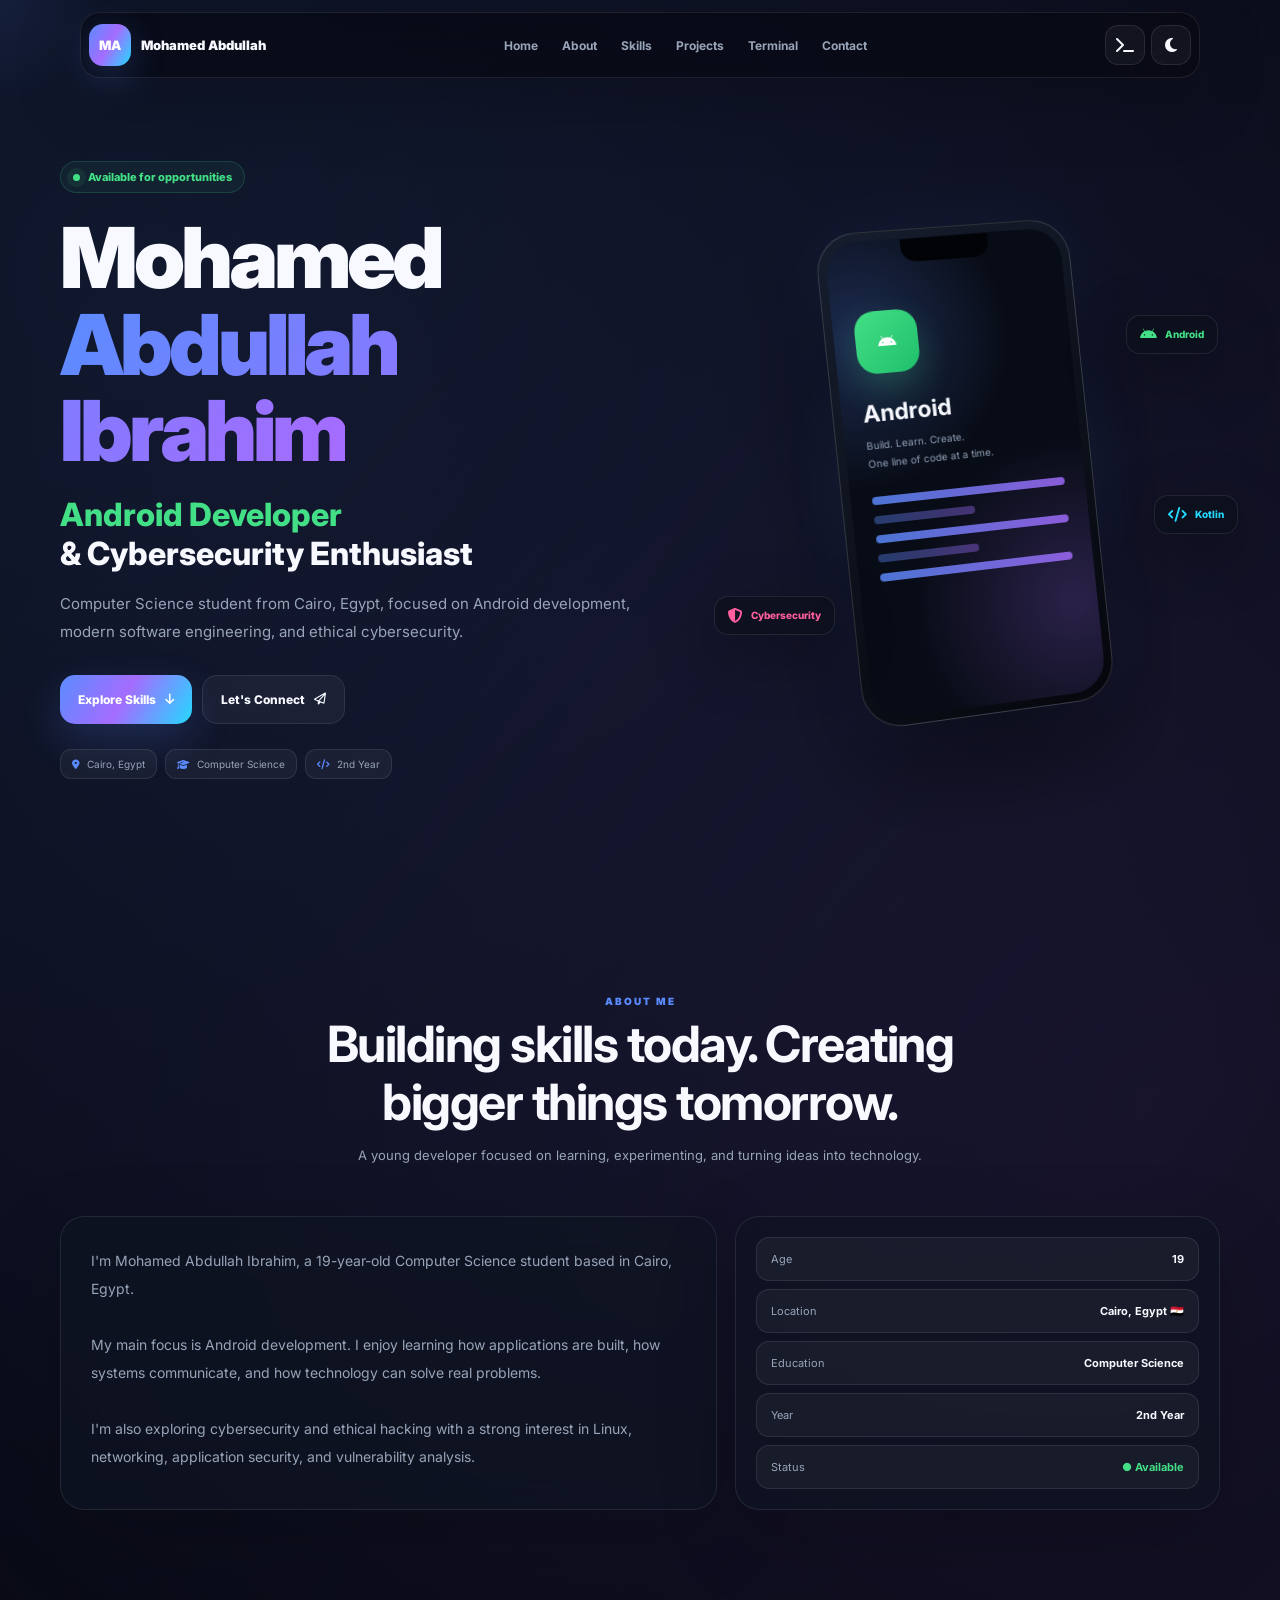
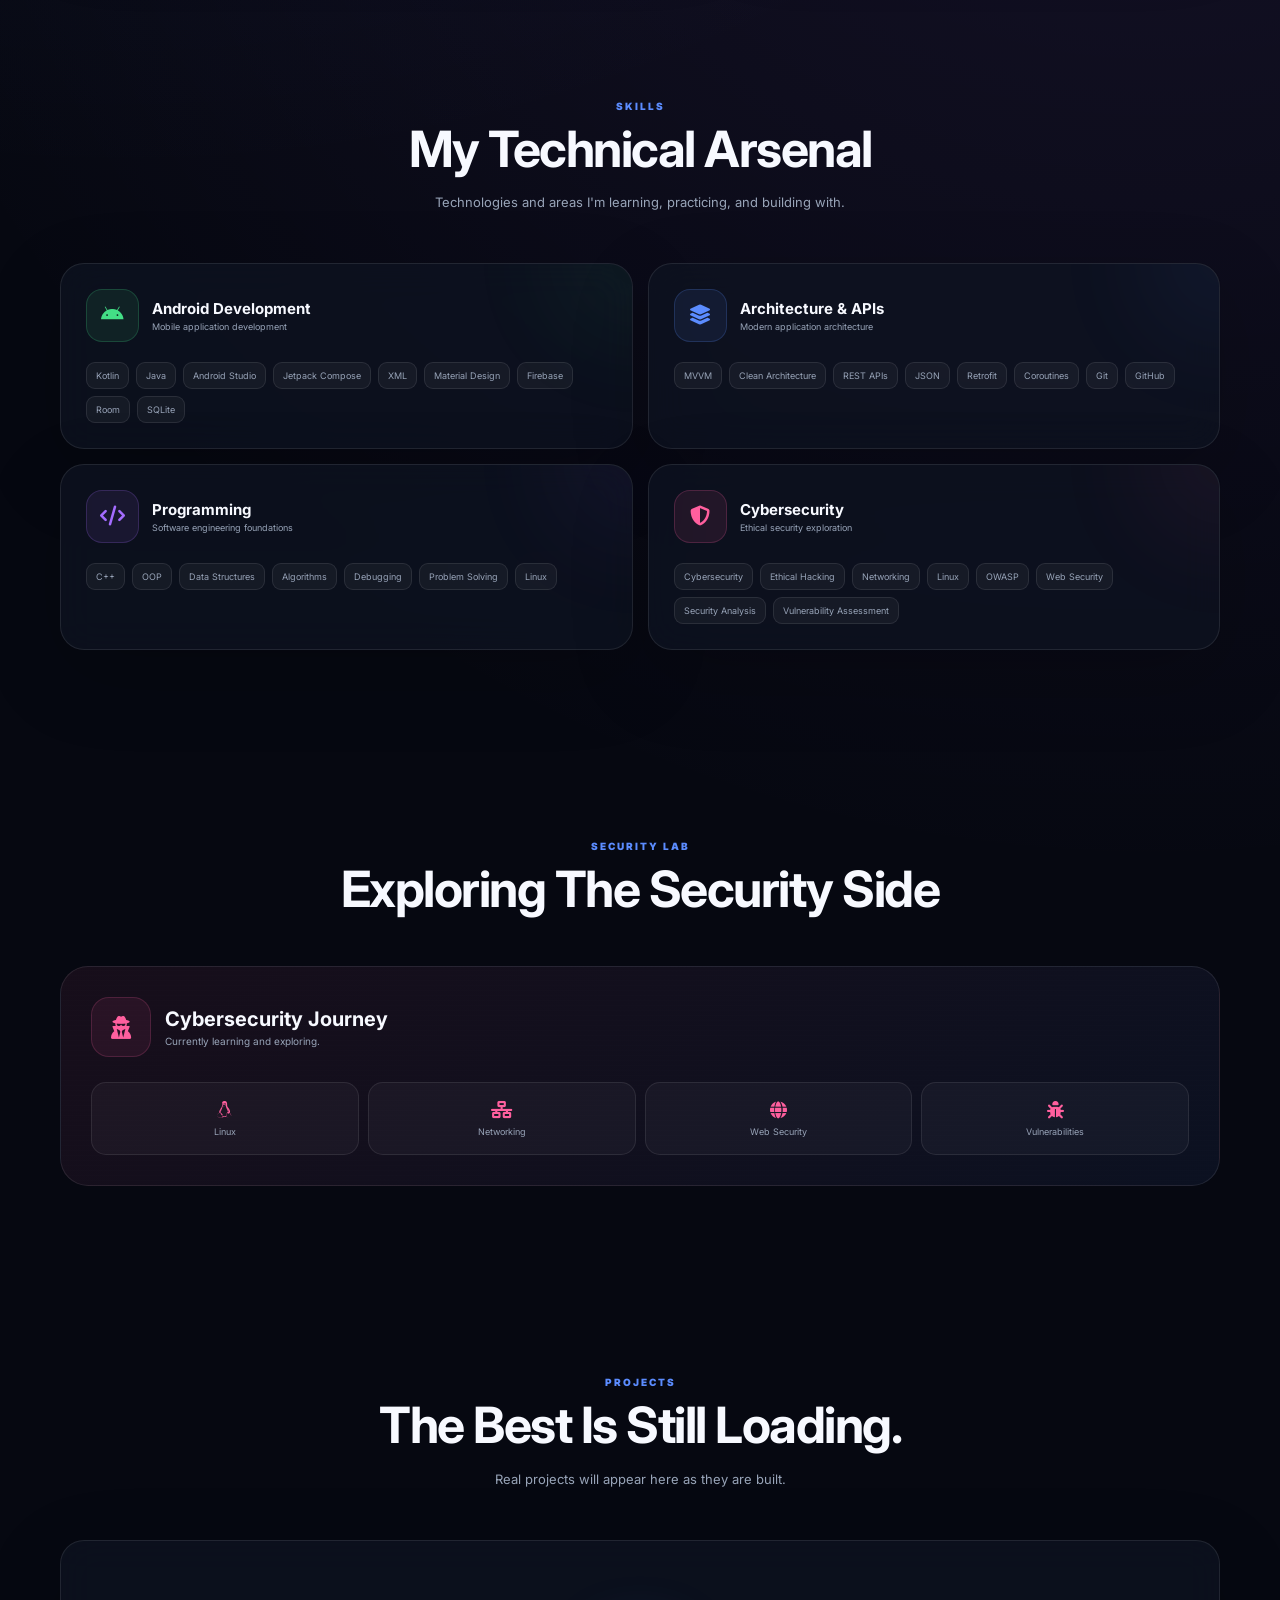
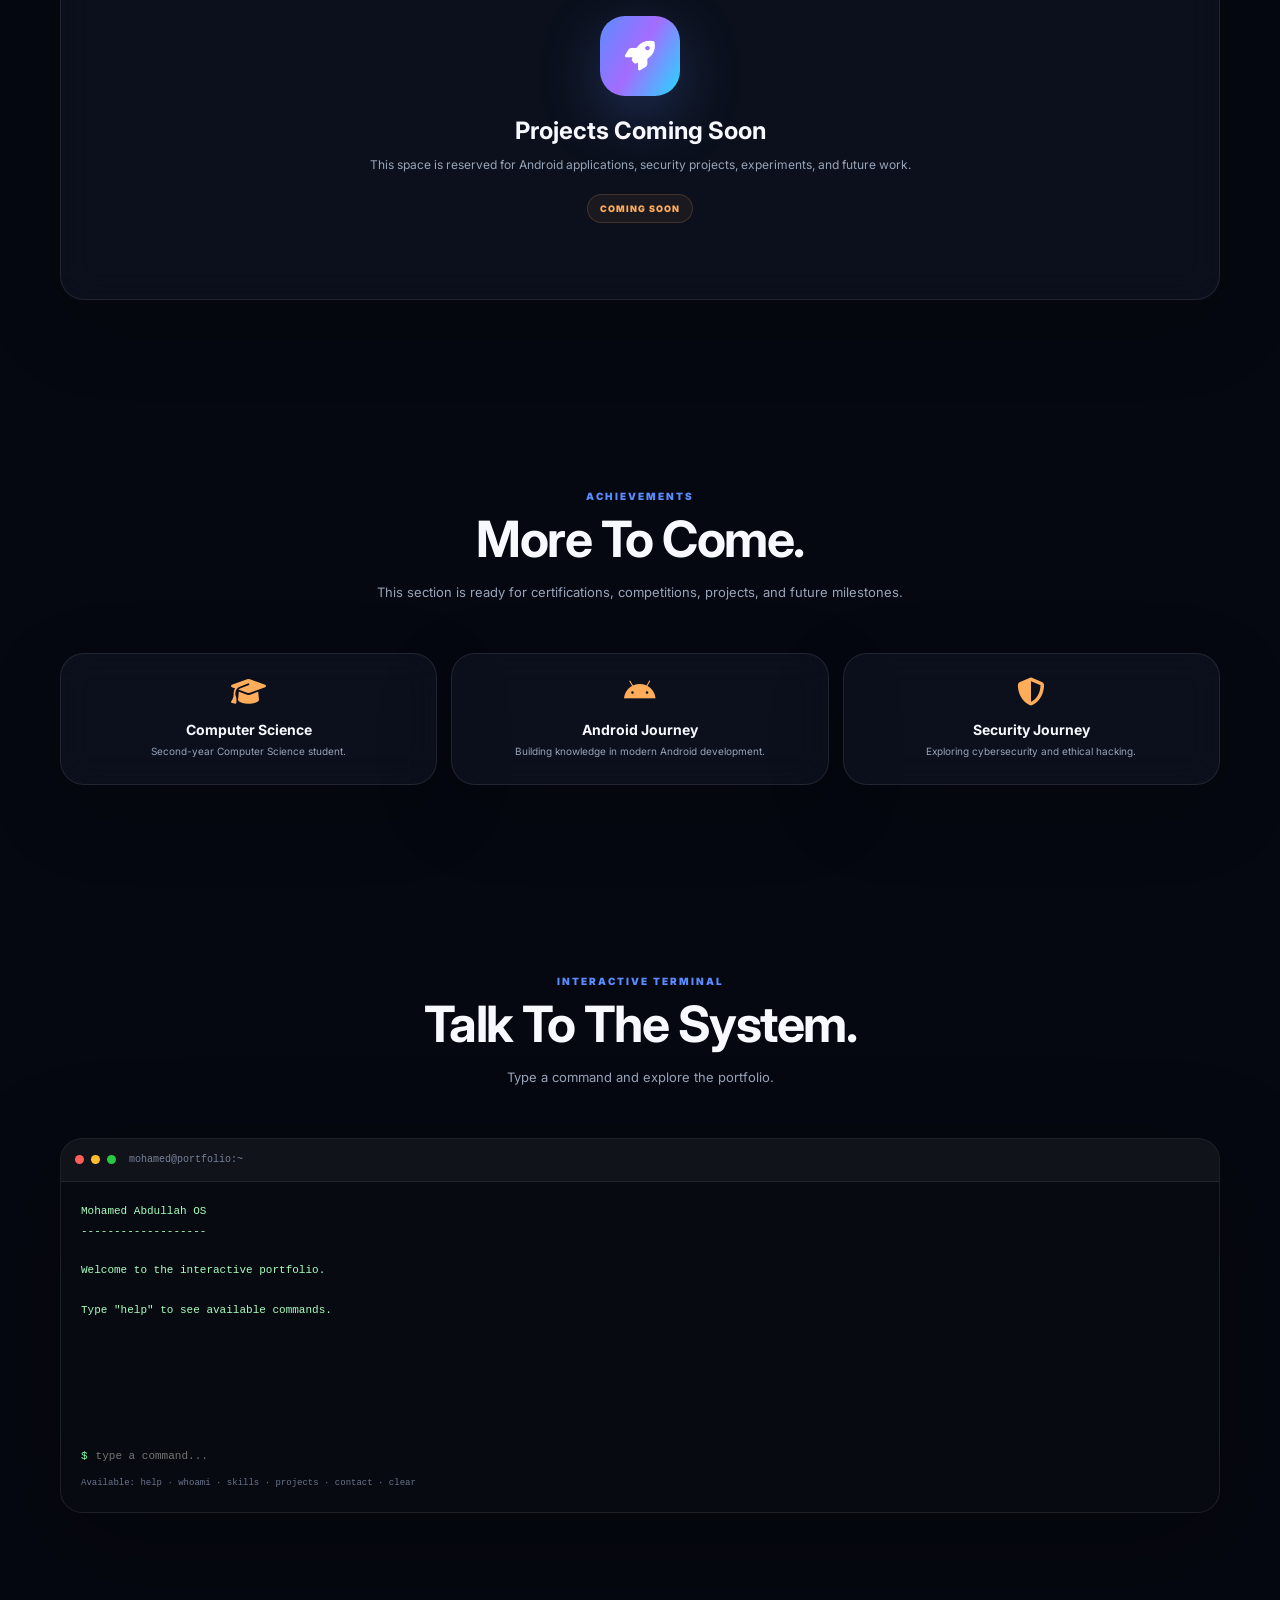
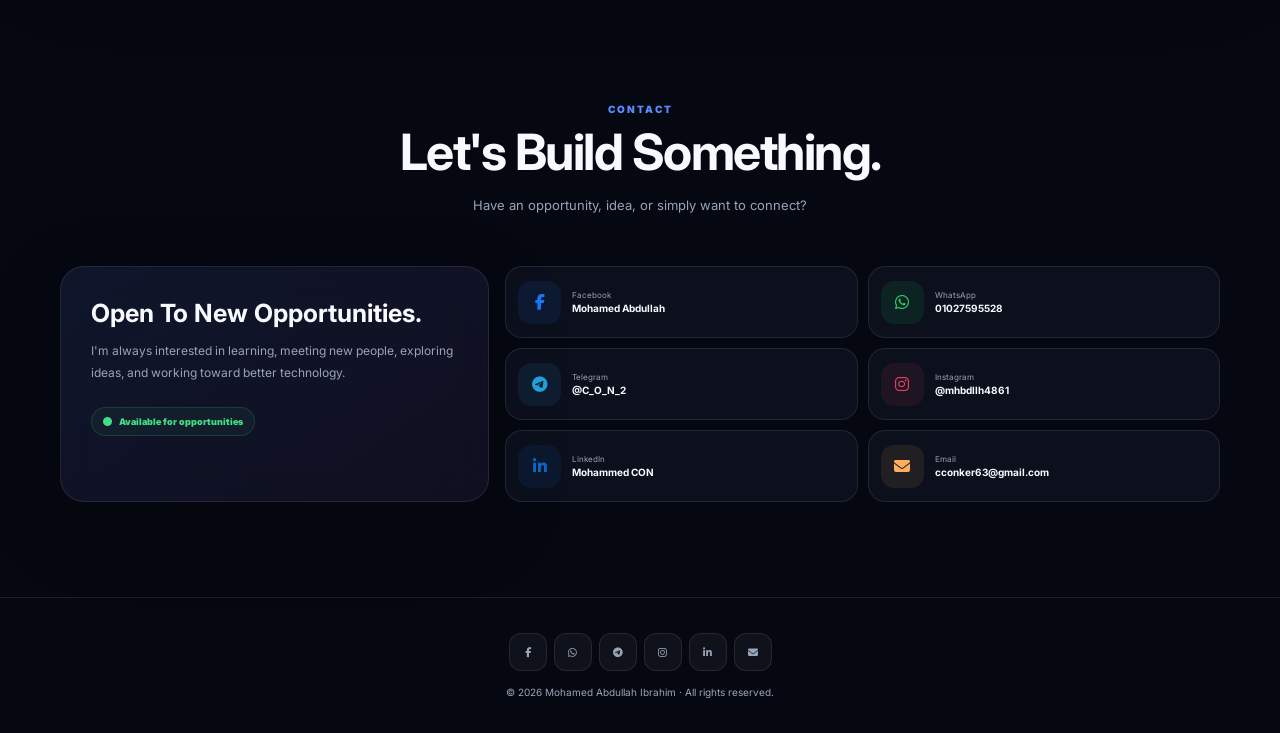
==== commit 61a3bc0e: "Rename index (1).html to index.html" ====
--- a/index.html
+++ b/index.html
@@ -2,170 +2,72 @@
 <html lang="en">
 <head>
   <meta charset="UTF-8">
-
-  <meta
-    name="viewport"
-    content="width=device-width, initial-scale=1.0"
-  >
+  <meta name="viewport" content="width=device-width, initial-scale=1.0, viewport-fit=cover">
+
+  <title>Mohamed Abdullah Ibrahim | Android Developer</title>
 
   <meta
     name="description"
     content="Mohamed Abdullah Ibrahim — Android Developer and Cybersecurity Enthusiast from Cairo, Egypt."
   >
 
-  <meta
-    name="keywords"
-    content="Mohamed Abdullah, Android Developer, Kotlin, Java, Cybersecurity, Cairo, Egypt, Computer Science"
-  >
-
-  <meta name="author" content="Mohamed Abdullah Ibrahim">
-
-  <meta name="theme-color" content="#080b14">
-
-  <title>
-    Mohamed Abdullah Ibrahim | Android Developer
-  </title>
-
-  <!-- ======================================================
-       FONTS
-  ======================================================= -->
+  <meta name="theme-color" content="#070912">
 
   <link rel="preconnect" href="https://fonts.googleapis.com">
+  <link rel="preconnect" href="https://fonts.gstatic.com" crossorigin>
 
   <link
-    rel="preconnect"
-    href="https://fonts.gstatic.com"
-    crossorigin
-  >
-
-  <link
-    href="https://fonts.googleapis.com/css2?family=Inter:wght@400;500;600;700;800&family=JetBrains+Mono:wght@400;500;600;700&display=swap"
+    href="https://fonts.googleapis.com/css2?family=Inter:wght@400;500;600;700;800;900&display=swap"
     rel="stylesheet"
   >
-
-  <!-- ======================================================
-       FONT AWESOME
-  ======================================================= -->
 
   <link
     rel="stylesheet"
     href="https://cdnjs.cloudflare.com/ajax/libs/font-awesome/6.5.2/css/all.min.css"
   >
 
-  <!-- ======================================================
-       CSS
-  ======================================================= -->
-
   <style>
 
-    /* =====================================================
+    /* =========================================================
        ROOT
-    ====================================================== */
+    ========================================================= */
 
     :root {
-
-      --bg:
-        #080b14;
-
-      --bg-soft:
-        #0c111d;
-
-      --card:
-        rgba(16, 22, 36, .72);
-
-      --card-solid:
-        #0e1524;
-
-      --text:
-        #f5f7fb;
-
-      --muted:
-        #8d99ae;
-
-      --muted-2:
-        #657086;
-
-      --blue:
-        #5b8cff;
-
-      --blue-2:
-        #79a0ff;
-
-      --green:
-        #43df86;
-
-      --purple:
-        #a46cff;
-
-      --pink:
-        #ff5f9e;
-
-      --border:
-        rgba(255,255,255,.09);
-
-      --border-strong:
-        rgba(255,255,255,.15);
-
-      --shadow:
-        0 30px 90px rgba(0,0,0,.35);
-
-      --radius:
-        22px;
-
-      --container:
-        1160px;
-
-      --nav-height:
-        76px;
-
-      --transition:
-        .25s ease;
-
-    }
-
-
-    /* =====================================================
-       LIGHT THEME
-    ====================================================== */
-
-    body.light {
-
-      --bg:
-        #f4f7fb;
-
-      --bg-soft:
-        #ffffff;
-
-      --card:
-        rgba(255,255,255,.75);
-
-      --card-solid:
-        #ffffff;
-
-      --text:
-        #111827;
-
-      --muted:
-        #5f6b7d;
-
-      --muted-2:
-        #7d8797;
-
-      --border:
-        rgba(15,23,42,.10);
-
-      --border-strong:
-        rgba(15,23,42,.16);
-
-      --shadow:
-        0 25px 70px rgba(15,23,42,.12);
-
-    }
-
-
-    /* =====================================================
+      --bg: #060811;
+      --bg-soft: #0a0e18;
+
+      --card: rgba(15, 20, 34, .72);
+      --card-2: rgba(255,255,255,.045);
+
+      --text: #f7f9ff;
+      --muted: #98a4b8;
+
+      --border: rgba(255,255,255,.09);
+
+      --blue: #5b8cff;
+      --cyan: #24d9ff;
+      --purple: #a46cff;
+      --green: #43df86;
+      --pink: #ff5f9e;
+      --orange: #ffad5a;
+
+      --radius: 24px;
+
+      --gradient:
+        linear-gradient(
+          120deg,
+          #5b8cff,
+          #a46cff 48%,
+          #24d9ff
+        );
+
+      --safe-bottom: env(safe-area-inset-bottom, 0px);
+    }
+
+
+    /* =========================================================
        RESET
-    ====================================================== */
+    ========================================================= */
 
     * {
       margin: 0;
@@ -173,441 +75,1135 @@
       box-sizing: border-box;
     }
 
-
     html {
       scroll-behavior: smooth;
     }
 
-
     body {
-
       min-height: 100vh;
+
+      font-family: Inter, sans-serif;
+
+      color: var(--text);
 
       background:
         radial-gradient(
-          circle at 10% 10%,
-          rgba(91,140,255,.08),
-          transparent 30%
+          circle at 10% 5%,
+          rgba(91,140,255,.12),
+          transparent 28%
         ),
         radial-gradient(
-          circle at 90% 30%,
-          rgba(164,108,255,.07),
+          circle at 90% 20%,
+          rgba(164,108,255,.10),
           transparent 30%
         ),
         var(--bg);
 
-      color: var(--text);
-
-      font-family:
-        Inter,
-        system-ui,
-        -apple-system,
-        BlinkMacSystemFont,
-        "Segoe UI",
-        sans-serif;
-
-      line-height: 1.6;
-
       overflow-x: hidden;
 
-      transition:
-        background .3s ease,
-        color .3s ease;
-    }
-
-
-    body.no-scroll {
-      overflow: hidden;
-    }
-
+      -webkit-tap-highlight-color: transparent;
+    }
+
+    body.light {
+      --bg: #f5f7fb;
+      --bg-soft: #ffffff;
+
+      --card: rgba(255,255,255,.78);
+      --card-2: rgba(15,23,42,.045);
+
+      --text: #101828;
+      --muted: #667085;
+
+      --border: rgba(15,23,42,.10);
+    }
+
+    ::selection {
+      background: var(--blue);
+      color: white;
+    }
 
     a {
       color: inherit;
       text-decoration: none;
     }
 
-
-    button,
-    input {
+    button {
       font: inherit;
     }
 
 
-    button {
-      cursor: pointer;
-    }
-
-
-    img {
-      max-width: 100%;
-      display: block;
-    }
-
-
-    ::selection {
-      background: rgba(91,140,255,.35);
+    /* =========================================================
+       BOOT SCREEN
+    ========================================================= */
+
+    #boot {
+      position: fixed;
+
+      inset: 0;
+
+      z-index: 99999;
+
+      display: flex;
+
+      align-items: center;
+      justify-content: center;
+
+      background: #05060a;
+
+      transition:
+        opacity .7s ease,
+        visibility .7s ease;
+    }
+
+    #boot.hide {
+      opacity: 0;
+      visibility: hidden;
+    }
+
+    .boot-box {
+      width: min(90%, 470px);
+
+      font-family: monospace;
+
+      color: #7fffb0;
+
+      font-size: 12px;
+
+      line-height: 1.9;
+    }
+
+    .boot-title {
+      font-size: 18px;
+
       color: white;
-    }
-
-
-    /* =====================================================
-       BACKGROUND
-    ====================================================== */
-
-    body::before {
-
-      content: "";
-
-      position: fixed;
-
-      inset: 0;
-
-      z-index: -2;
-
-      pointer-events: none;
-
-      background-image:
-        linear-gradient(
-          rgba(255,255,255,.018) 1px,
-          transparent 1px
-        ),
-        linear-gradient(
-          90deg,
-          rgba(255,255,255,.018) 1px,
-          transparent 1px
-        );
-
-      background-size:
-        45px 45px;
-
-      mask-image:
-        linear-gradient(
-          to bottom,
-          black,
-          transparent 85%
-        );
-
-    }
-
-
-    body::after {
-
-      content: "";
-
-      position: fixed;
-
-      width: 450px;
-      height: 450px;
-
-      top: -150px;
-      right: -150px;
-
-      border-radius: 50%;
-
-      background:
-        rgba(91,140,255,.08);
-
-      filter:
-        blur(100px);
-
-      z-index: -1;
-
-      pointer-events: none;
-    }
-
-
-    /* =====================================================
-       SCROLL PROGRESS
-    ====================================================== */
+
+      margin-bottom: 18px;
+    }
+
+    .boot-line {
+      opacity: 0;
+
+      animation:
+        bootLine .25s forwards;
+    }
+
+    .boot-line:nth-child(2) { animation-delay: .15s; }
+    .boot-line:nth-child(3) { animation-delay: .3s; }
+    .boot-line:nth-child(4) { animation-delay: .45s; }
+    .boot-line:nth-child(5) { animation-delay: .6s; }
+    .boot-line:nth-child(6) { animation-delay: .75s; }
+
+    @keyframes bootLine {
+      to {
+        opacity: 1;
+      }
+    }
+
+
+    /* =========================================================
+       PROGRESS
+    ========================================================= */
 
     #progress {
-
       position: fixed;
 
       top: 0;
       left: 0;
 
-      width: 0%;
+      width: 0;
       height: 3px;
 
-      z-index: 99999;
+      background: var(--gradient);
+
+      z-index: 9998;
+    }
+
+
+    /* =========================================================
+       CURSOR
+    ========================================================= */
+
+    .cursor {
+      position: fixed;
+
+      width: 220px;
+      height: 220px;
+
+      border-radius: 50%;
+
+      background:
+        radial-gradient(
+          circle,
+          rgba(91,140,255,.09),
+          transparent 70%
+        );
+
+      transform:
+        translate(-50%, -50%);
+
+      pointer-events: none;
+
+      z-index: 0;
+    }
+
+
+    /* =========================================================
+       CONTAINER
+    ========================================================= */
+
+    .container {
+      width: min(1160px, 92%);
+
+      margin: auto;
+
+      position: relative;
+
+      z-index: 2;
+    }
+
+    section {
+      padding: 95px 0;
+    }
+
+
+    /* =========================================================
+       NAVBAR
+    ========================================================= */
+
+    .nav {
+      position: fixed;
+
+      top: 12px;
+      left: 50%;
+
+      transform: translateX(-50%);
+
+      width: min(1120px, 94%);
+
+      z-index: 5000;
+
+      border:
+        1px solid var(--border);
+
+      border-radius: 20px;
+
+      background:
+        rgba(7,9,18,.72);
+
+      backdrop-filter: blur(22px);
+      -webkit-backdrop-filter: blur(22px);
+
+      box-shadow:
+        0 20px 70px rgba(0,0,0,.22);
+    }
+
+    body.light .nav {
+      background:
+        rgba(255,255,255,.75);
+    }
+
+    .nav-inner {
+      min-height: 64px;
+
+      display: flex;
+
+      align-items: center;
+
+      justify-content: space-between;
+
+      padding: 7px 8px;
+    }
+
+    .logo {
+      display: flex;
+
+      align-items: center;
+
+      gap: 10px;
+
+      font-size: 13px;
+
+      font-weight: 900;
+
+      white-space: nowrap;
+    }
+
+    .logo-box {
+      width: 42px;
+      height: 42px;
+
+      display: grid;
+
+      place-items: center;
+
+      border-radius: 14px;
+
+      color: white;
+
+      background: var(--gradient);
+
+      box-shadow:
+        0 10px 35px rgba(91,140,255,.25);
+    }
+
+    .nav-links {
+      display: flex;
+
+      align-items: center;
+
+      gap: 24px;
+    }
+
+    .nav-links a {
+      color: var(--muted);
+
+      font-size: 12px;
+
+      font-weight: 700;
+
+      transition: .25s;
+    }
+
+    .nav-links a:hover {
+      color: var(--text);
+    }
+
+    .nav-actions {
+      display: flex;
+
+      align-items: center;
+
+      gap: 6px;
+    }
+
+    .icon-btn {
+      width: 40px;
+      height: 40px;
+
+      border-radius: 13px;
+
+      display: grid;
+
+      place-items: center;
+
+      border: 1px solid var(--border);
+
+      background: var(--card-2);
+
+      color: var(--text);
+
+      cursor: pointer;
+
+      transition: .25s;
+    }
+
+    .icon-btn:hover,
+    .icon-btn:active {
+      color: white;
+
+      background: var(--gradient);
+
+      border-color: transparent;
+
+      transform: translateY(-2px);
+    }
+
+    .menu-btn {
+      display: none;
+    }
+
+
+    /* =========================================================
+       HERO
+    ========================================================= */
+
+    .hero {
+      min-height: 100svh;
+
+      display: flex;
+
+      align-items: center;
+
+      padding-top: 135px;
+
+      overflow: hidden;
+    }
+
+    .hero-grid {
+      display: grid;
+
+      grid-template-columns:
+        1.08fr .92fr;
+
+      align-items: center;
+
+      gap: 60px;
+    }
+
+    .eyebrow {
+      display: inline-flex;
+
+      align-items: center;
+
+      gap: 8px;
+
+      padding: 8px 12px;
+
+      border-radius: 999px;
+
+      background:
+        rgba(67,223,134,.06);
+
+      border:
+        1px solid rgba(67,223,134,.17);
+
+      color: var(--green);
+
+      font-size: 11px;
+
+      font-weight: 800;
+
+      margin-bottom: 22px;
+    }
+
+    .pulse {
+      width: 7px;
+      height: 7px;
+
+      border-radius: 50%;
+
+      background: var(--green);
+
+      box-shadow:
+        0 0 0 6px rgba(67,223,134,.08);
+    }
+
+    .hero h1 {
+      font-size:
+        clamp(45px, 7vw, 84px);
+
+      line-height: 1.03;
+
+      letter-spacing: -4px;
+
+      font-weight: 900;
+
+      margin-bottom: 20px;
+    }
+
+    .gradient-text {
+      background: var(--gradient);
+
+      background-size: 200% 200%;
+
+      -webkit-background-clip: text;
+      background-clip: text;
+
+      color: transparent;
+
+      animation:
+        gradientMove 5s ease infinite;
+    }
+
+    @keyframes gradientMove {
+      0%,100% {
+        background-position: 0% 50%;
+      }
+
+      50% {
+        background-position: 100% 50%;
+      }
+    }
+
+    .hero-role {
+      font-size:
+        clamp(21px, 3vw, 32px);
+
+      font-weight: 800;
+
+      margin-bottom: 17px;
+    }
+
+    .hero-role span {
+      color: var(--green);
+    }
+
+    .hero-description {
+      max-width: 650px;
+
+      color: var(--muted);
+
+      font-size: 15px;
+
+      line-height: 1.9;
+
+      margin-bottom: 28px;
+    }
+
+    .buttons {
+      display: flex;
+
+      flex-wrap: wrap;
+
+      gap: 10px;
+    }
+
+    .btn {
+      min-height: 49px;
+
+      display: inline-flex;
+
+      align-items: center;
+
+      justify-content: center;
+
+      gap: 9px;
+
+      padding: 0 18px;
+
+      border-radius: 15px;
+
+      border: 1px solid var(--border);
+
+      font-size: 12px;
+
+      font-weight: 800;
+
+      cursor: pointer;
+
+      transition: .25s;
+
+      position: relative;
+
+      overflow: hidden;
+    }
+
+    .btn.primary {
+      color: white;
+
+      background: var(--gradient);
+
+      border: 0;
+
+      box-shadow:
+        0 15px 40px rgba(91,140,255,.20);
+    }
+
+    .btn.primary:hover,
+    .btn.primary:active {
+      transform: translateY(-3px);
+
+      box-shadow:
+        0 20px 55px rgba(91,140,255,.34);
+    }
+
+    .btn.secondary {
+      background: var(--card-2);
+
+      color: var(--text);
+    }
+
+    .btn.secondary:hover,
+    .btn.secondary:active {
+      color: var(--cyan);
+
+      border-color:
+        rgba(36,217,255,.35);
+
+      background:
+        rgba(36,217,255,.07);
+
+      transform: translateY(-3px);
+    }
+
+    .meta {
+      display: flex;
+
+      flex-wrap: wrap;
+
+      gap: 8px;
+
+      margin-top: 25px;
+    }
+
+    .meta-item {
+      display: flex;
+
+      align-items: center;
+
+      gap: 7px;
+
+      padding: 8px 11px;
+
+      border-radius: 11px;
+
+      border: 1px solid var(--border);
+
+      background: var(--card-2);
+
+      color: var(--muted);
+
+      font-size: 10px;
+    }
+
+    .meta-item i {
+      color: var(--blue);
+    }
+
+
+    /* =========================================================
+       HERO DEVICE
+    ========================================================= */
+
+    .visual {
+      min-height: 500px;
+
+      display: grid;
+
+      place-items: center;
+
+      position: relative;
+    }
+
+    .orb {
+      position: absolute;
+
+      width: 380px;
+      height: 380px;
+
+      border-radius: 50%;
+
+      background:
+        radial-gradient(
+          circle,
+          rgba(91,140,255,.16),
+          transparent 65%
+        );
+
+      filter: blur(8px);
+    }
+
+    .phone {
+      position: relative;
+
+      width: 255px;
+      height: 490px;
+
+      border-radius: 40px;
+
+      background:
+        linear-gradient(
+          145deg,
+          #161d2d,
+          #05070c
+        );
+
+      border:
+        1px solid rgba(255,255,255,.16);
+
+      box-shadow:
+        0 45px 100px rgba(0,0,0,.55),
+        0 0 70px rgba(91,140,255,.10);
+
+      transform:
+        rotate(-6deg)
+        perspective(900px)
+        rotateY(7deg);
+
+      animation:
+        phoneFloat 5s ease-in-out infinite;
+
+      overflow: hidden;
+    }
+
+    @keyframes phoneFloat {
+
+      0%,100% {
+        transform:
+          translateY(0)
+          rotate(-6deg)
+          perspective(900px)
+          rotateY(7deg);
+      }
+
+      50% {
+        transform:
+          translateY(-12px)
+          rotate(-4deg)
+          perspective(900px)
+          rotateY(7deg);
+      }
+
+    }
+
+    .notch {
+      position: absolute;
+
+      top: 9px;
+      left: 50%;
+
+      transform:
+        translateX(-50%);
+
+      width: 88px;
+      height: 23px;
+
+      border-radius:
+        0 0 15px 15px;
+
+      background: #020307;
+
+      z-index: 3;
+    }
+
+    .screen {
+      position: absolute;
+
+      inset: 8px;
+
+      border-radius: 33px;
+
+      padding:
+        70px 21px 25px;
+
+      overflow: hidden;
+
+      background:
+        radial-gradient(
+          circle at 10% 20%,
+          rgba(91,140,255,.25),
+          transparent 35%
+        ),
+        radial-gradient(
+          circle at 90% 80%,
+          rgba(164,108,255,.22),
+          transparent 38%
+        ),
+        #080c16;
+    }
+
+    .android-logo {
+      width: 62px;
+      height: 62px;
+
+      display: grid;
+
+      place-items: center;
+
+      border-radius: 20px;
+
+      color: white;
+
+      background:
+        linear-gradient(
+          135deg,
+          #43df86,
+          #20bf6b
+        );
+
+      box-shadow:
+        0 15px 35px rgba(67,223,134,.22);
+
+      margin-bottom: 25px;
+    }
+
+    .screen h3 {
+      font-size: 23px;
+
+      margin-bottom: 8px;
+    }
+
+    .screen p {
+      color: #91a0b7;
+
+      font-size: 10px;
+
+      line-height: 1.8;
+
+      margin-bottom: 24px;
+    }
+
+    .code-line {
+      height: 8px;
+
+      border-radius: 20px;
 
       background:
         linear-gradient(
           90deg,
           var(--blue),
-          var(--purple),
-          var(--pink)
+          var(--purple)
         );
 
+      margin-bottom: 11px;
+
+      opacity: .82;
+    }
+
+    .code-line.short {
+      width: 52%;
+
+      opacity: .38;
+    }
+
+    .float-card {
+      position: absolute;
+
+      display: flex;
+
+      align-items: center;
+
+      gap: 8px;
+
+      padding: 11px 13px;
+
+      border-radius: 14px;
+
+      border: 1px solid var(--border);
+
+      background:
+        rgba(12,16,27,.78);
+
+      backdrop-filter: blur(18px);
+
       box-shadow:
-        0 0 15px rgba(91,140,255,.65);
-
-    }
-
-
-    /* =====================================================
-       CONTAINER
-    ====================================================== */
-
-    .container {
-
-      width:
-        min(
-          calc(100% - 40px),
-          var(--container)
+        0 20px 60px rgba(0,0,0,.35);
+
+      font-size: 10px;
+
+      font-weight: 800;
+
+      animation:
+        chipFloat 4s ease-in-out infinite;
+    }
+
+    .float-card i {
+      font-size: 15px;
+    }
+
+    .android-chip {
+      top: 95px;
+      right: 2px;
+
+      color: var(--green);
+    }
+
+    .security-chip {
+      bottom: 85px;
+      left: 0;
+
+      color: var(--pink);
+
+      animation-delay: 1s;
+    }
+
+    .kotlin-chip {
+      top: 275px;
+      right: -18px;
+
+      color: var(--cyan);
+
+      animation-delay: 2s;
+    }
+
+    @keyframes chipFloat {
+      0%,100% {
+        transform: translateY(0);
+      }
+
+      50% {
+        transform: translateY(-9px);
+      }
+    }
+
+
+    /* =========================================================
+       SECTION HEAD
+    ========================================================= */
+
+    .section-head {
+      text-align: center;
+
+      max-width: 700px;
+
+      margin:
+        0 auto 48px;
+    }
+
+    .kicker {
+      color: var(--blue);
+
+      font-size: 10px;
+
+      font-weight: 900;
+
+      letter-spacing: 2px;
+
+      text-transform: uppercase;
+
+      margin-bottom: 9px;
+    }
+
+    .section-title {
+      font-size:
+        clamp(30px, 5vw, 50px);
+
+      letter-spacing: -1.5px;
+
+      line-height: 1.15;
+
+      margin-bottom: 12px;
+    }
+
+    .section-text {
+      color: var(--muted);
+
+      font-size: 13px;
+
+      line-height: 1.9;
+    }
+
+
+    /* =========================================================
+       CARDS
+    ========================================================= */
+
+    .glass {
+      background: var(--card);
+
+      border:
+        1px solid var(--border);
+
+      border-radius: var(--radius);
+
+      backdrop-filter: blur(18px);
+
+      box-shadow:
+        0 25px 80px rgba(0,0,0,.18);
+
+      transition:
+        transform .3s,
+        border .3s,
+        box-shadow .3s;
+    }
+
+    .glass:hover {
+      transform: translateY(-6px);
+
+      border-color:
+        rgba(91,140,255,.25);
+
+      box-shadow:
+        0 35px 90px rgba(0,0,0,.28);
+    }
+
+
+    /* =========================================================
+       ABOUT
+    ========================================================= */
+
+    .about-grid {
+      display: grid;
+
+      grid-template-columns:
+        1.15fr .85fr;
+
+      gap: 18px;
+    }
+
+    .about-card {
+      padding: 30px;
+    }
+
+    .about-card p {
+      color: var(--muted);
+
+      font-size: 14px;
+
+      line-height: 2;
+    }
+
+    .info-card {
+      padding: 20px;
+    }
+
+    .info-row {
+      display: flex;
+
+      justify-content: space-between;
+
+      gap: 15px;
+
+      padding: 14px;
+
+      border-radius: 13px;
+
+      background: var(--card-2);
+
+      border:
+        1px solid var(--border);
+
+      margin-bottom: 8px;
+
+      font-size: 11px;
+    }
+
+    .info-row:last-child {
+      margin-bottom: 0;
+    }
+
+    .info-row span {
+      color: var(--muted);
+    }
+
+    .available {
+      color: var(--green);
+    }
+
+
+    /* =========================================================
+       SKILLS
+    ========================================================= */
+
+    .skills-grid {
+      display: grid;
+
+      grid-template-columns:
+        repeat(2, 1fr);
+
+      gap: 15px;
+    }
+
+    .skill-card {
+      padding: 25px;
+
+      position: relative;
+
+      overflow: hidden;
+
+      --accent: var(--blue);
+    }
+
+    .skill-card::after {
+      content: "";
+
+      position: absolute;
+
+      width: 150px;
+      height: 150px;
+
+      border-radius: 50%;
+
+      right: -80px;
+      top: -80px;
+
+      background: var(--accent);
+
+      filter: blur(60px);
+
+      opacity: .08;
+
+      transition: .4s;
+    }
+
+    .skill-card:hover::after {
+      opacity: .18;
+
+      transform: scale(1.3);
+    }
+
+    .skill-top {
+      display: flex;
+
+      align-items: center;
+
+      gap: 13px;
+
+      margin-bottom: 20px;
+    }
+
+    .skill-icon {
+      width: 53px;
+      height: 53px;
+
+      display: grid;
+
+      place-items: center;
+
+      border-radius: 16px;
+
+      color: var(--accent);
+
+      background:
+        color-mix(
+          in srgb,
+          var(--accent) 9%,
+          transparent
         );
 
-      margin-inline:
-        auto;
-    }
-
-
-    section {
-
-      position: relative;
-
-      padding:
-        110px 0;
-    }
-
-
-    /* =====================================================
-       BOOT SCREEN
-    ====================================================== */
-
-    #boot {
-
-      position: fixed;
-
-      inset: 0;
-
-      z-index: 999999;
-
-      display: grid;
-
-      place-items: center;
-
-      background:
-        #05070d;
-
-      transition:
-        opacity .7s ease,
-        visibility .7s ease;
-    }
-
-
-    #boot.hidden {
-
-      opacity: 0;
-
-      visibility: hidden;
-
-      pointer-events: none;
-    }
-
-
-    .boot-box {
-
-      width:
-        min(90%, 560px);
-
-      padding:
-        28px;
-
       border:
-        1px solid rgba(255,255,255,.09);
-
-      border-radius:
-        18px;
-
-      background:
-        rgba(10,14,24,.85);
-
-      box-shadow:
-        0 30px 100px rgba(0,0,0,.6);
-
-      font-family:
-        "JetBrains Mono",
-        monospace;
-    }
-
-
-    .boot-title {
-
-      color:
-        var(--blue);
-
-      font-size:
-        14px;
-
-      font-weight:
-        700;
-
-      margin-bottom:
-        20px;
-
-      letter-spacing:
-        .5px;
-    }
-
-
-    .boot-line {
-
-      color:
-        #8996ab;
-
-      font-size:
-        12px;
-
-      margin:
-        8px 0;
-
-      opacity:
-        0;
-
-      animation:
-        bootLine .45s forwards;
-    }
-
-
-    .boot-line:nth-child(2) {
-      animation-delay: .15s;
-    }
-
-    .boot-line:nth-child(3) {
-      animation-delay: .35s;
-    }
-
-    .boot-line:nth-child(4) {
-      animation-delay: .55s;
-    }
-
-    .boot-line:nth-child(5) {
-      animation-delay: .75s;
-    }
-
-    .boot-line:nth-child(6) {
-      animation-delay: .95s;
-    }
-
-
-    @keyframes bootLine {
-
-      to {
-        opacity: 1;
-      }
-
-    }
-
-
-    /* =====================================================
-       NAVIGATION
-    ====================================================== */
-
-    .nav {
-
-      position: fixed;
-
-      top: 0;
-      left: 0;
-
-      width: 100%;
-
-      height:
-        var(--nav-height);
-
-      z-index: 9000;
-
-      background:
-        rgba(8,11,20,.68);
-
-      border-bottom:
+        1px solid
+        color-mix(
+          in srgb,
+          var(--accent) 20%,
+          transparent
+        );
+
+      font-size: 20px;
+
+      transition: .3s;
+    }
+
+    .skill-card:hover .skill-icon {
+      color: white;
+
+      background: var(--accent);
+
+      transform:
+        rotate(-5deg)
+        scale(1.06);
+    }
+
+    .skill-top h3 {
+      font-size: 15px;
+    }
+
+    .skill-top p {
+      color: var(--muted);
+
+      font-size: 9px;
+
+      margin-top: 3px;
+    }
+
+    .tags {
+      display: flex;
+
+      flex-wrap: wrap;
+
+      gap: 7px;
+    }
+
+    .tag {
+      padding: 7px 9px;
+
+      border-radius: 9px;
+
+      background: var(--card-2);
+
+      border:
         1px solid var(--border);
 
-      backdrop-filter:
-        blur(20px);
-
-      -webkit-backdrop-filter:
-        blur(20px);
-
-      transition:
-        background .3s ease;
-    }
-
-
-    body.light .nav {
-
-      background:
-        rgba(255,255,255,.78);
-    }
-
-
-    .nav-inner {
-
-      width:
-        min(
-          calc(100% - 40px),
-          var(--container)
-        );
-
-      height: 100%;
-
-      margin-inline:
-        auto;
-
-      display:
-        flex;
-
-      align-items:
-        center;
-
-      justify-content:
-        space-between;
-
-      gap:
-        20px;
-    }
-
-
-    .logo {
-
-      display:
-        flex;
-
-      align-items:
-        center;
-
-      gap:
-        10px;
-
-      font-size:
-        13px;
-
-      font-weight:
-        700;
-
-      white-space:
-        nowrap;
-    }
-
-
-    .logo-box {
-
-      width:
-        42px;
-
-      height:
-        42px;
-
-      display:
-        grid;
-
-      place-items:
-        center;
-
-      border-radius:
-        12px;
+      color: var(--muted);
+
+      font-size: 9px;
+
+      transition: .25s;
+    }
+
+    .tag:hover,
+    .tag:active {
+      color: white;
 
       background:
         linear-gradient(
@@ -616,2865 +1212,886 @@
           var(--purple)
         );
 
-      color:
-        white;
-
-      font-size:
-        12px;
-
-      font-weight:
-        800;
-
-      box-shadow:
-        0 10px 30px rgba(91,140,255,.22);
-    }
-
-
-    .nav-links {
-
-      display:
-        flex;
-
-      align-items:
-        center;
-
-      gap:
-        5px;
-    }
-
-
-    .nav-links a {
-
-      padding:
-        9px 12px;
-
-      border-radius:
-        10px;
-
-      color:
-        var(--muted);
-
-      font-size:
-        11px;
-
-      font-weight:
-        600;
-
-      transition:
-        var(--transition);
-    }
-
-
-    .nav-links a:hover,
-    .nav-links a.active {
-
-      color:
-        var(--text);
-
-      background:
-        rgba(91,140,255,.10);
-    }
-
-
-    .nav-actions {
-
-      display:
-        flex;
-
-      align-items:
-        center;
-
-      gap:
-        7px;
-    }
-
-
-    .icon-btn {
-
-      width:
-        40px;
-
-      height:
-        40px;
-
-      display:
-        grid;
-
-      place-items:
-        center;
-
-      border:
-        1px solid var(--border);
-
-      border-radius:
-        11px;
-
-      background:
-        rgba(255,255,255,.025);
-
-      color:
-        var(--muted);
-
-      transition:
-        var(--transition);
-    }
-
-
-    .icon-btn:hover {
-
-      color:
-        var(--text);
-
-      border-color:
-        var(--border-strong);
-
-      background:
-        rgba(91,140,255,.10);
-
-      transform:
-        translateY(-2px);
-    }
-
-
-    .menu-btn {
-      display:
-        none;
-    }
-
-
-    /* =====================================================
-       HERO
-    ====================================================== */
-
-    .hero {
-
-      min-height:
-        100vh;
-
-      display:
-        flex;
-
-      align-items:
-        center;
-
-      padding-top:
-        140px;
-    }
-
-
-    .hero-grid {
-
-      display:
-        grid;
-
-      grid-template-columns:
-        1.05fr .95fr;
-
-      align-items:
-        center;
-
-      gap:
-        70px;
-    }
-
-
-    .eyebrow {
-
-      width:
-        fit-content;
-
-      display:
-        flex;
-
-      align-items:
-        center;
-
-      gap:
-        9px;
-
-      padding:
-        8px 12px;
-
-      margin-bottom:
-        22px;
-
-      border:
-        1px solid rgba(67,223,134,.16);
-
-      border-radius:
-        100px;
-
-      background:
-        rgba(67,223,134,.05);
-
-      color:
-        #74e7a1;
-
-      font-size:
-        10px;
-
-      font-weight:
-        600;
-    }
-
-
-    .pulse {
-
-      width:
-        7px;
-
-      height:
-        7px;
-
-      border-radius:
-        50%;
-
-      background:
-        var(--green);
-
-      box-shadow:
-        0 0 0 5px rgba(67,223,134,.10);
-
-      animation:
-        pulse 2s infinite;
-    }
-
-
-    @keyframes pulse {
-
-      0%,
-      100% {
-        box-shadow:
-          0 0 0 4px rgba(67,223,134,.08);
-      }
-
-      50% {
-        box-shadow:
-          0 0 0 8px rgba(67,223,134,.02);
-      }
-
-    }
-
-
-    .hero h1 {
-
-      font-size:
-        clamp(46px, 6vw, 82px);
-
-      line-height:
-        .98;
-
-      letter-spacing:
-        -4px;
-
-      margin-bottom:
-        24px;
-
-      font-weight:
-        800;
-    }
-
-
-    .gradient-text {
-
-      background:
-        linear-gradient(
-          100deg,
-          #ffffff,
-          #6f99ff 45%,
-          #b183ff
-        );
-
-      -webkit-background-clip:
-        text;
-
-      background-clip:
-        text;
-
-      color:
-        transparent;
-    }
-
-
-    body.light .gradient-text {
-
-      background:
-        linear-gradient(
-          100deg,
-          #111827,
-          #456ee8 45%,
-          #7644c7
-        );
-
-      -webkit-background-clip:
-        text;
-
-      background-clip:
-        text;
-    }
-
-
-    .hero-role {
-
-      font-size:
-        25px;
-
-      color:
-        var(--muted);
-
-      line-height:
-        1.4;
-
-      margin-bottom:
-        22px;
-    }
-
-
-    .hero-role span {
-
-      color:
-        var(--text);
-
-      font-weight:
-        700;
-    }
-
-
-    .hero-description {
-
-      max-width:
-        620px;
-
-      color:
-        var(--muted);
-
-      font-size:
-        14px;
-
-      line-height:
-        1.9;
-
-      margin-bottom:
-        30px;
-    }
-
-
-    .buttons {
-
-      display:
-        flex;
-
-      align-items:
-        center;
-
-      gap:
-        10px;
-
-      margin-bottom:
-        28px;
-    }
-
-
-    .btn {
-
-      min-height:
-        48px;
-
-      display:
-        inline-flex;
-
-      align-items:
-        center;
-
-      justify-content:
-        center;
-
-      gap:
-        9px;
-
-      padding:
-        0 18px;
-
-      border:
-        1px solid var(--border);
-
-      border-radius:
-        13px;
-
-      font-size:
-        11px;
-
-      font-weight:
-        700;
-
-      transition:
-        var(--transition);
-    }
-
-
-    .btn.primary {
-
-      color:
-        white;
-
-      border-color:
-        transparent;
-
-      background:
-        linear-gradient(
-          135deg,
-          var(--blue),
-          #7a5cff
-        );
-
-      box-shadow:
-        0 15px 35px rgba(91,140,255,.18);
-    }
-
-
-    .btn.secondary {
-
-      color:
-        var(--text);
-
-      background:
-        rgba(255,255,255,.025);
-    }
-
-
-    .btn:hover {
-
-      transform:
-        translateY(-3px);
-
-      box-shadow:
-        0 15px 35px rgba(0,0,0,.18);
-    }
-
-
-    .meta {
-
-      display:
-        flex;
-
-      align-items:
-        center;
-
-      flex-wrap:
-        wrap;
-
-      gap:
-        18px;
-
-      color:
-        var(--muted-2);
-
-      font-size:
-        10px;
-    }
-
-
-    .meta-item {
-
-      display:
-        flex;
-
-      align-items:
-        center;
-
-      gap:
-        7px;
-    }
-
-
-    .meta-item i {
-
-      color:
-        var(--blue);
-    }
-
-
-    /* =====================================================
-       HERO VISUAL
-    ====================================================== */
-
-    .visual {
-
-      position:
-        relative;
-
-      min-height:
-        560px;
-
-      display:
-        grid;
-
-      place-items:
-        center;
-    }
-
-
-    .orb {
-
-      position:
-        absolute;
-
-      width:
-        430px;
-
-      height:
-        430px;
-
-      border-radius:
-        50%;
-
-      background:
-        radial-gradient(
-          circle,
-          rgba(91,140,255,.28),
-          rgba(164,108,255,.14) 40%,
-          transparent 70%
-        );
-
-      filter:
-        blur(10px);
-
-      animation:
-        orbFloat 6s ease-in-out infinite;
-    }
-
-
-    @keyframes orbFloat {
-
-      0%,
-      100% {
-        transform:
-          scale(1)
-          translateY(0);
-      }
-
-      50% {
-        transform:
-          scale(1.06)
-          translateY(-12px);
-      }
-
-    }
-
-
-    .phone {
-
-      position:
-        relative;
-
-      z-index:
-        3;
-
-      width:
-        270px;
-
-      height:
-        520px;
-
-      padding:
-        10px;
-
-      border:
-        1px solid rgba(255,255,255,.16);
-
-      border-radius:
-        38px;
+      border-color: transparent;
+
+      transform: translateY(-2px);
+    }
+
+
+    /* =========================================================
+       SECURITY LAB
+    ========================================================= */
+
+    .security-box {
+      position: relative;
+
+      overflow: hidden;
+
+      padding: 30px;
+
+      border-radius: 28px;
 
       background:
         linear-gradient(
           145deg,
-          #202b40,
-          #080d18
+          rgba(255,95,158,.07),
+          rgba(91,140,255,.07)
         );
 
+      border:
+        1px solid var(--border);
+    }
+
+    .security-box::before {
+      content: "";
+
+      position: absolute;
+
+      inset: 0;
+
+      background:
+        repeating-linear-gradient(
+          0deg,
+          transparent,
+          transparent 4px,
+          rgba(255,255,255,.012) 5px
+        );
+
+      pointer-events: none;
+    }
+
+    .security-head {
+      display: flex;
+
+      align-items: center;
+
+      gap: 14px;
+
+      margin-bottom: 25px;
+    }
+
+    .security-icon {
+      width: 60px;
+      height: 60px;
+
+      display: grid;
+
+      place-items: center;
+
+      border-radius: 18px;
+
+      color: var(--pink);
+
+      background:
+        rgba(255,95,158,.08);
+
+      border:
+        1px solid rgba(255,95,158,.18);
+
+      font-size: 23px;
+    }
+
+    .security-head h3 {
+      font-size: 20px;
+    }
+
+    .security-head p {
+      color: var(--muted);
+
+      font-size: 10px;
+
+      margin-top: 4px;
+    }
+
+    .security-grid {
+      display: grid;
+
+      grid-template-columns:
+        repeat(4, 1fr);
+
+      gap: 9px;
+    }
+
+    .security-item {
+      padding: 17px 10px;
+
+      text-align: center;
+
+      border-radius: 15px;
+
+      background: rgba(255,255,255,.035);
+
+      border:
+        1px solid var(--border);
+
+      transition: .25s;
+    }
+
+    .security-item:hover,
+    .security-item:active {
+      background:
+        rgba(255,95,158,.07);
+
+      border-color:
+        rgba(255,95,158,.3);
+
+      transform: translateY(-3px);
+    }
+
+    .security-item i {
+      color: var(--pink);
+
+      font-size: 17px;
+
+      margin-bottom: 8px;
+    }
+
+    .security-item span {
+      display: block;
+
+      color: var(--muted);
+
+      font-size: 9px;
+    }
+
+
+    /* =========================================================
+       PROJECT
+    ========================================================= */
+
+    .project-card {
+      min-height: 360px;
+
+      display: grid;
+
+      place-items: center;
+
+      text-align: center;
+
+      padding: 35px;
+
+      overflow: hidden;
+
+      position: relative;
+    }
+
+    .project-icon {
+      width: 80px;
+      height: 80px;
+
+      display: grid;
+
+      place-items: center;
+
+      border-radius: 25px;
+
+      color: white;
+
+      background: var(--gradient);
+
+      font-size: 30px;
+
       box-shadow:
-        0 50px 100px rgba(0,0,0,.55),
-        inset 0 0 0 1px rgba(255,255,255,.04);
-
-      transform:
-        perspective(900px)
-        rotateY(-8deg)
-        rotateX(3deg);
-
-      transition:
-        transform .4s ease;
-    }
-
-
-    .phone:hover {
-
-      transform:
-        perspective(900px)
-        rotateY(0)
-        rotateX(0)
-        translateY(-8px);
-    }
-
-
-    .notch {
-
-      position:
-        absolute;
-
-      top:
-        15px;
-
-      left:
-        50%;
-
-      transform:
-        translateX(-50%);
-
-      width:
-        100px;
-
-      height:
-        24px;
-
-      border-radius:
-        0 0 15px 15px;
+        0 20px 60px rgba(91,140,255,.25);
+
+      margin: 0 auto 20px;
+
+      animation:
+        projectFloat 4s ease-in-out infinite;
+    }
+
+    @keyframes projectFloat {
+      0%,100% {
+        transform: translateY(0);
+      }
+
+      50% {
+        transform: translateY(-9px);
+      }
+    }
+
+    .project-card h3 {
+      font-size: 24px;
+
+      margin-bottom: 9px;
+    }
+
+    .project-card p {
+      max-width: 560px;
+
+      color: var(--muted);
+
+      font-size: 12px;
+
+      line-height: 1.9;
+
+      margin: 0 auto 17px;
+    }
+
+    .coming {
+      display: inline-block;
+
+      padding: 8px 12px;
+
+      border-radius: 999px;
+
+      color: var(--orange);
 
       background:
-        #05070c;
-
-      z-index:
-        4;
-    }
-
-
-    .screen {
-
-      height:
-        100%;
-
-      display:
-        flex;
-
-      flex-direction:
-        column;
-
-      align-items:
-        center;
-
-      justify-content:
-        center;
-
-      padding:
-        30px;
-
-      border-radius:
-        30px;
+        rgba(255,173,90,.06);
+
+      border:
+        1px solid rgba(255,173,90,.18);
+
+      font-size: 9px;
+
+      font-weight: 900;
+
+      text-transform: uppercase;
+
+      letter-spacing: 1px;
+    }
+
+
+    /* =========================================================
+       ACHIEVEMENTS
+    ========================================================= */
+
+    .achievements {
+      display: grid;
+
+      grid-template-columns:
+        repeat(3, 1fr);
+
+      gap: 14px;
+    }
+
+    .achievement {
+      padding: 24px;
+
+      text-align: center;
+    }
+
+    .achievement i {
+      font-size: 28px;
+
+      color: var(--orange);
+
+      margin-bottom: 15px;
+    }
+
+    .achievement h3 {
+      font-size: 14px;
+
+      margin-bottom: 5px;
+    }
+
+    .achievement p {
+      color: var(--muted);
+
+      font-size: 10px;
+
+      line-height: 1.7;
+    }
+
+
+    /* =========================================================
+       TERMINAL
+    ========================================================= */
+
+    .terminal {
+      overflow: hidden;
+
+      border-radius: 22px;
+
+      background: #070a11;
+
+      border:
+        1px solid rgba(255,255,255,.09);
+
+      box-shadow:
+        0 30px 100px rgba(0,0,0,.35);
+    }
+
+    .terminal-bar {
+      height: 43px;
+
+      display: flex;
+
+      align-items: center;
+
+      gap: 7px;
+
+      padding: 0 14px;
 
       background:
-        radial-gradient(
-          circle at 50% 20%,
-          rgba(91,140,255,.16),
-          transparent 40%
-        ),
-        #09101d;
-
-      overflow:
-        hidden;
-    }
-
-
-    .android-logo {
-
-      width:
-        70px;
-
-      height:
-        70px;
-
-      display:
-        grid;
-
-      place-items:
-        center;
-
-      margin-bottom:
-        20px;
-
-      border-radius:
-        20px;
-
-      color:
-        #64e79a;
-
-      background:
-        rgba(67,223,134,.08);
-
-      font-size:
-        34px;
-
-      box-shadow:
-        0 15px 40px rgba(67,223,134,.08);
-    }
-
-
-    .screen h3 {
-
-      font-size:
-        20px;
-
-      margin-bottom:
-        8px;
-    }
-
-
-    .screen p {
-
-      color:
-        #77859c;
-
-      font-size:
-        9px;
-
-      line-height:
-        1.8;
-
-      text-align:
-        center;
-
-      margin-bottom:
-        30px;
-    }
-
-
-    .code-line {
-
-      width:
-        100%;
-
-      height:
-        6px;
-
-      margin:
-        6px 0;
-
-      border-radius:
-        20px;
+        rgba(255,255,255,.035);
+
+      border-bottom:
+        1px solid rgba(255,255,255,.07);
+    }
+
+    .terminal-dot {
+      width: 9px;
+      height: 9px;
+
+      border-radius: 50%;
+
+      background: #ff5f57;
+    }
+
+    .terminal-dot:nth-child(2) {
+      background: #ffbd2e;
+    }
+
+    .terminal-dot:nth-child(3) {
+      background: #28c840;
+    }
+
+    .terminal-title {
+      color: #77829a;
+
+      font-family: monospace;
+
+      font-size: 10px;
+
+      margin-left: 6px;
+    }
+
+    .terminal-body {
+      min-height: 330px;
+
+      padding: 20px;
+
+      color: #a7ffbf;
+
+      font-family: monospace;
+
+      font-size: 11px;
+
+      line-height: 1.8;
+    }
+
+    .terminal-output {
+      white-space: pre-wrap;
+
+      min-height: 245px;
+
+      overflow-wrap: anywhere;
+    }
+
+    .terminal-input {
+      display: flex;
+
+      align-items: center;
+
+      gap: 8px;
+
+      color: #7fffb0;
+    }
+
+    .terminal-input input {
+      width: 100%;
+
+      border: 0;
+
+      outline: 0;
+
+      background: transparent;
+
+      color: #fff;
+
+      font: inherit;
+    }
+
+    .terminal-help {
+      color: #69758b;
+
+      font-size: 9px;
+
+      margin-top: 8px;
+    }
+
+
+    /* =========================================================
+       CONTACT
+    ========================================================= */
+
+    .contact-grid {
+      display: grid;
+
+      grid-template-columns:
+        .75fr 1.25fr;
+
+      gap: 16px;
+    }
+
+    .contact-intro {
+      padding: 30px;
 
       background:
         linear-gradient(
-          90deg,
-          rgba(91,140,255,.8),
-          rgba(91,140,255,.12)
+          145deg,
+          rgba(91,140,255,.11),
+          rgba(164,108,255,.07)
         );
-
-      animation:
-        codePulse 2.2s ease-in-out infinite;
-    }
-
-
-    .code-line.short {
-      width:
-        65%;
-      align-self:
-        flex-start;
-    }
-
-
-    @keyframes codePulse {
-
-      0%,
-      100% {
-        opacity:
-          .35;
-      }
-
-      50% {
-        opacity:
-          1;
-      }
-
-    }
-
-
-    .float-card {
-
-      position:
-        absolute;
-
-      z-index:
-        5;
-
-      display:
-        flex;
-
-      align-items:
-        center;
-
-      gap:
-        8px;
-
-      padding:
-        11px 14px;
+    }
+
+    .contact-intro h3 {
+      font-size: 25px;
+
+      line-height: 1.3;
+
+      margin-bottom: 10px;
+    }
+
+    .contact-intro p {
+      color: var(--muted);
+
+      font-size: 12px;
+
+      line-height: 1.9;
+
+      margin-bottom: 22px;
+    }
+
+    .status {
+      display: inline-flex;
+
+      align-items: center;
+
+      gap: 7px;
+
+      padding: 8px 11px;
+
+      border-radius: 999px;
+
+      color: var(--green);
+
+      background:
+        rgba(67,223,134,.06);
 
       border:
-        1px solid var(--border-strong);
-
-      border-radius:
-        13px;
-
-      background:
-        rgba(11,16,28,.82);
-
-      color:
-        #dce4f1;
-
-      backdrop-filter:
-        blur(15px);
-
-      box-shadow:
-        0 20px 50px rgba(0,0,0,.3);
-
-      font-size:
-        10px;
-
-      font-weight:
-        700;
-    }
-
-
-    body.light .float-card {
-      background:
-        rgba(255,255,255,.82);
-    }
-
-
-    .float-card i {
-      color:
-        var(--blue);
-    }
-
-
-    .android-chip {
-
-      top:
-        120px;
-
-      right:
-        0;
-
-      animation:
-        float1 4s ease-in-out infinite;
-    }
-
-
-    .security-chip {
-
-      bottom:
-        120px;
-
-      left:
-        0;
-
-      animation:
-        float2 4.5s ease-in-out infinite;
-    }
-
-
-    .kotlin-chip {
-
-      right:
-        20px;
-
-      bottom:
-        55px;
-
-      animation:
-        float3 4.2s ease-in-out infinite;
-    }
-
-
-    @keyframes float1 {
-
-      0%,
-      100% {
-        transform:
-          translateY(0);
-      }
-
-      50% {
-        transform:
-          translateY(-12px);
-      }
-    }
-
-
-    @keyframes float2 {
-
-      0%,
-      100% {
-        transform:
-          translateY(0);
-      }
-
-      50% {
-        transform:
-          translateY(10px);
-      }
-    }
-
-
-    @keyframes float3 {
-
-      0%,
-      100% {
-        transform:
-          translateY(0);
-      }
-
-      50% {
-        transform:
-          translateY(-8px);
-      }
-    }
-
-
-    /* =====================================================
-       SECTION HEAD
-    ====================================================== */
-
-    .section-head {
-
-      max-width:
-        760px;
-
-      margin-bottom:
-        45px;
-    }
-
-
-    .kicker {
-
-      display:
-        inline-flex;
-
-      align-items:
-        center;
-
-      padding:
-        7px 11px;
-
-      margin-bottom:
-        15px;
-
-      border:
-        1px solid rgba(91,140,255,.15);
-
-      border-radius:
-        8px;
-
-      background:
-        rgba(91,140,255,.06);
-
-      color:
-        var(--blue-2);
-
-      font-size:
-        9px;
-
-      font-weight:
-        700;
-
-      text-transform:
-        uppercase;
-
-      letter-spacing:
-        1px;
-    }
-
-
-    .section-title {
-
-      max-width:
-        760px;
-
-      font-size:
-        clamp(32px, 4vw, 52px);
-
-      line-height:
-        1.1;
-
-      letter-spacing:
-        -2px;
-
-      margin-bottom:
-        15px;
-    }
-
-
-    .section-text {
-
-      max-width:
-        650px;
-
-      color:
-        var(--muted);
-
-      font-size:
-        13px;
-
-      line-height:
-        1.8;
-    }
-
-
-    /* =====================================================
-       GLASS
-    ====================================================== */
-
-    .glass {
+        1px solid rgba(67,223,134,.16);
+
+      font-size: 9px;
+
+      font-weight: 900;
+    }
+
+    .social-grid {
+      display: grid;
+
+      grid-template-columns:
+        repeat(2, 1fr);
+
+      gap: 10px;
+    }
+
+    .social {
+      --social: var(--blue);
+
+      display: flex;
+
+      align-items: center;
+
+      gap: 11px;
+
+      min-height: 72px;
+
+      padding: 12px;
+
+      border-radius: 17px;
+
+      background: var(--card);
 
       border:
         1px solid var(--border);
 
-      background:
-        var(--card);
-
-      backdrop-filter:
-        blur(18px);
-
-      -webkit-backdrop-filter:
-        blur(18px);
+      transition: .3s;
+
+      position: relative;
+
+      overflow: hidden;
+    }
+
+    .social:hover,
+    .social:active {
+      transform: translateY(-4px);
+
+      border-color: var(--social);
 
       box-shadow:
-        var(--shadow);
-    }
-
-
-    /* =====================================================
-       ABOUT
-    ====================================================== */
-
-    .about-grid {
-
-      display:
-        grid;
-
-      grid-template-columns:
-        1.25fr .75fr;
-
-      gap:
-        20px;
-    }
-
-
-    .about-card {
-
-      min-height:
-        300px;
-
-      padding:
-        35px;
-
-      border-radius:
-        var(--radius);
-
-      display:
-        flex;
-
-      align-items:
-        center;
-    }
-
-
-    .about-card p {
-
-      color:
-        var(--muted);
-
-      font-size:
-        13px;
-
-      line-height:
-        2;
-    }
-
-
-    .info-card {
-
-      padding:
-        24px;
-
-      border-radius:
-        var(--radius);
-
-      display:
-        flex;
-
-      flex-direction:
-        column;
-
-      justify-content:
-        center;
-    }
-
-
-    .info-row {
-
-      display:
-        flex;
-
-      align-items:
-        center;
-
-      justify-content:
-        space-between;
-
-      gap:
-        20px;
-
-      padding:
-        17px 0;
-
-      border-bottom:
-        1px solid var(--border);
-
-      font-size:
-        11px;
-    }
-
-
-    .info-row:last-child {
-      border-bottom:
-        0;
-    }
-
-
-    .info-row span {
-      color:
-        var(--muted);
-    }
-
-
-    .info-row strong {
-      text-align:
-        right;
-    }
-
-
-    .available {
-      color:
-        var(--green);
-    }
-
-
-    /* =====================================================
-       SKILLS
-    ====================================================== */
-
-    .skills-grid {
-
-      display:
-        grid;
-
-      grid-template-columns:
-        repeat(2, 1fr);
-
-      gap:
-        18px;
-    }
-
-
-    .skill-card {
-
-      position:
-        relative;
-
-      padding:
-        26px;
-
-      border-radius:
-        var(--radius);
-
-      overflow:
-        hidden;
-
-      transition:
-        transform .3s ease,
-        border-color .3s ease;
-    }
-
-
-    .skill-card::before {
-
-      content:
-        "";
-
-      position:
-        absolute;
-
-      top:
-        0;
-
-      left:
-        0;
-
-      width:
-        100%;
-
-      height:
-        2px;
-
-      background:
-        var(--accent);
-    }
-
-
-    .skill-card:hover {
-
-      transform:
-        translateY(-5px);
-
-      border-color:
+        0 18px 50px
         color-mix(
           in srgb,
-          var(--accent) 35%,
+          var(--social) 10%,
           transparent
         );
     }
 
-
-    .skill-top {
-
-      display:
-        flex;
-
-      align-items:
-        center;
-
-      gap:
-        14px;
-
-      margin-bottom:
-        22px;
-    }
-
-
-    .skill-icon {
-
-      width:
-        48px;
-
-      height:
-        48px;
-
-      display:
-        grid;
-
-      place-items:
-        center;
-
-      flex:
-        0 0 auto;
-
-      border-radius:
-        14px;
+    .social-icon {
+      width: 43px;
+      height: 43px;
+
+      flex-shrink: 0;
+
+      display: grid;
+
+      place-items: center;
+
+      border-radius: 13px;
+
+      color: var(--social);
 
       background:
         color-mix(
           in srgb,
-          var(--accent) 9%,
+          var(--social) 9%,
           transparent
         );
 
-      color:
-        var(--accent);
-
-      font-size:
-        18px;
-    }
-
-
-    .skill-top h3 {
-
-      font-size:
-        14px;
-
-      margin-bottom:
-        3px;
-    }
-
-
-    .skill-top p {
-
-      color:
-        var(--muted);
-
-      font-size:
-        10px;
-    }
-
-
-    .tags {
-
-      display:
-        flex;
-
-      flex-wrap:
-        wrap;
-
-      gap:
-        7px;
-    }
-
-
-    .tag {
-
-      padding:
-        7px 9px;
+      transition: .3s;
+    }
+
+    .social:hover .social-icon,
+    .social:active .social-icon {
+      color: white;
+
+      background: var(--social);
+
+      transform:
+        rotate(-5deg)
+        scale(1.05);
+    }
+
+    .social small {
+      display: block;
+
+      color: var(--muted);
+
+      font-size: 8px;
+
+      margin-bottom: 2px;
+    }
+
+    .social strong {
+      display: block;
+
+      font-size: 10px;
+
+      overflow-wrap: anywhere;
+    }
+
+    .facebook { --social: #1877f2; }
+    .whatsapp { --social: #25d366; }
+    .telegram { --social: #229ed9; }
+    .instagram { --social: #e4405f; }
+    .linkedin { --social: #0a66c2; }
+    .email { --social: #ffad5a; }
+
+
+    /* =========================================================
+       FOOTER
+    ========================================================= */
+
+    footer {
+      padding: 35px 0 calc(35px + var(--safe-bottom));
+
+      text-align: center;
+
+      border-top:
+        1px solid var(--border);
+
+      color: var(--muted);
+
+      font-size: 10px;
+    }
+
+    .footer-icons {
+      display: flex;
+
+      justify-content: center;
+
+      gap: 7px;
+
+      margin-bottom: 15px;
+    }
+
+    .footer-icons a {
+      width: 38px;
+      height: 38px;
+
+      display: grid;
+
+      place-items: center;
+
+      border-radius: 12px;
+
+      background: var(--card-2);
 
       border:
         1px solid var(--border);
 
-      border-radius:
-        8px;
-
-      background:
-        rgba(255,255,255,.025);
-
-      color:
-        var(--muted);
-
-      font-size:
-        9px;
-
-      transition:
-        var(--transition);
-    }
-
-
-    .tag:hover {
-
-      color:
-        var(--text);
-
-      border-color:
-        rgba(91,140,255,.25);
-
-      transform:
-        translateY(-2px);
-    }
-
-
-    /* =====================================================
-       SECURITY
-    ====================================================== */
-
-    .security-box {
-
-      padding:
-        30px;
-
-      border:
-        1px solid rgba(255,95,158,.10);
-
-      border-radius:
-        var(--radius);
-
-      background:
-        linear-gradient(
-          135deg,
-          rgba(255,95,158,.04),
-          rgba(91,140,255,.04)
-        );
-    }
-
-
-    .security-head {
-
-      display:
-        flex;
-
-      align-items:
-        center;
-
-      gap:
-        14px;
-
-      margin-bottom:
-        25px;
-    }
-
-
-    .security-icon {
-
-      width:
-        54px;
-
-      height:
-        54px;
-
-      display:
-        grid;
-
-      place-items:
-        center;
-
-      border-radius:
-        15px;
-
-      background:
-        rgba(255,95,158,.08);
-
-      color:
-        var(--pink);
-
-      font-size:
-        21px;
-    }
-
-
-    .security-head h3 {
-      font-size:
-        15px;
-    }
-
-
-    .security-head p {
-
-      color:
-        var(--muted);
-
-      font-size:
-        10px;
-    }
-
-
-    .security-grid {
-
-      display:
-        grid;
-
-      grid-template-columns:
-        repeat(4, 1fr);
-
-      gap:
-        10px;
-    }
-
-
-    .security-item {
-
-      min-height:
-        110px;
-
-      display:
-        flex;
-
-      flex-direction:
-        column;
-
-      align-items:
-        center;
-
-      justify-content:
-        center;
-
-      gap:
-        10px;
+      transition: .25s;
+    }
+
+    .footer-icons a:hover,
+    .footer-icons a:active {
+      color: white;
+
+      background: var(--gradient);
+
+      border-color: transparent;
+
+      transform: translateY(-3px);
+    }
+
+
+    /* =========================================================
+       BACK TOP
+    ========================================================= */
+
+    #backTop {
+      position: fixed;
+
+      right: 18px;
+
+      bottom:
+        calc(18px + var(--safe-bottom));
+
+      width: 45px;
+      height: 45px;
+
+      border-radius: 14px;
 
       border:
         1px solid var(--border);
 
-      border-radius:
-        15px;
-
-      background:
-        rgba(255,255,255,.02);
-
-      color:
-        var(--muted);
-
-      font-size:
-        10px;
-
-      transition:
-        var(--transition);
-    }
-
-
-    .security-item:hover {
-
-      color:
-        var(--text);
-
-      transform:
-        translateY(-4px);
-
-      border-color:
-        rgba(255,95,158,.2);
-    }
-
-
-    .security-item i {
-
-      color:
-        var(--pink);
-
-      font-size:
-        22px;
-    }
-
-
-    /* =====================================================
-       PROJECTS
-    ====================================================== */
-
-    .project-card {
-
-      min-height:
-        300px;
-
-      padding:
-        45px;
-
-      display:
-        flex;
-
-      align-items:
-        center;
-
-      border-radius:
-        var(--radius);
-
-      text-align:
-        center;
-
-      justify-content:
-        center;
-    }
-
-
-    .project-card > div {
-
-      max-width:
-        600px;
-    }
-
-
-    .project-icon {
-
-      width:
-        68px;
-
-      height:
-        68px;
-
-      margin:
-        0 auto 18px;
-
-      display:
-        grid;
-
-      place-items:
-        center;
-
-      border-radius:
-        20px;
-
-      background:
-        rgba(91,140,255,.08);
-
-      color:
-        var(--blue);
-
-      font-size:
-        25px;
-    }
-
-
-    .project-card h3 {
-
-      font-size:
-        19px;
-
-      margin-bottom:
-        8px;
-    }
-
-
-    .project-card p {
-
-      color:
-        var(--muted);
-
-      font-size:
-        12px;
-
-      line-height:
-        1.8;
-
-      margin-bottom:
-        18px;
-    }
-
-
-    .coming {
-
-      display:
-        inline-block;
-
-      padding:
-        8px 12px;
-
-      border:
-        1px solid rgba(91,140,255,.18);
-
-      border-radius:
-        100px;
-
-      color:
-        var(--blue-2);
-
-      background:
-        rgba(91,140,255,.06);
-
-      font-size:
-        9px;
-
-      font-weight:
-        700;
-    }
-
-
-    /* =====================================================
-       PROJECT LIST
-    ====================================================== */
-
-    .real-projects {
-
-      display:
-        grid;
-
-      grid-template-columns:
-        repeat(3, 1fr);
-
-      gap:
-        18px;
-
-      margin-top:
-        20px;
-    }
-
-
-    .real-project {
-
-      padding:
-        24px;
-
-      border-radius:
-        18px;
-
-      transition:
-        var(--transition);
-    }
-
-
-    .real-project:hover {
-      transform:
-        translateY(-5px);
-    }
-
-
-    .real-project-icon {
-
-      width:
-        45px;
-
-      height:
-        45px;
-
-      display:
-        grid;
-
-      place-items:
-        center;
-
-      margin-bottom:
-        15px;
-
-      border-radius:
-        12px;
-
-      background:
-        rgba(91,140,255,.08);
-
-      color:
-        var(--blue);
-    }
-
-
-    .real-project h3 {
-
-      font-size:
-        14px;
-
-      margin-bottom:
-        7px;
-    }
-
-
-    .real-project p {
-
-      color:
-        var(--muted);
-
-      font-size:
-        10px;
-
-      line-height:
-        1.8;
-
-      margin-bottom:
-        15px;
-    }
-
-
-    .project-link {
-
-      display:
-        inline-flex;
-
-      align-items:
-        center;
-
-      gap:
-        7px;
-
-      color:
-        var(--blue-2);
-
-      font-size:
-        10px;
-
-      font-weight:
-        700;
-    }
-
-
-    /* =====================================================
-       ACHIEVEMENTS
-    ====================================================== */
-
-    .achievements {
-
-      display:
-        grid;
-
-      grid-template-columns:
-        repeat(3, 1fr);
-
-      gap:
-        18px;
-    }
-
-
-    .achievement {
-
-      padding:
-        28px;
-
-      border-radius:
-        var(--radius);
-
-      transition:
-        var(--transition);
-    }
-
-
-    .achievement:hover {
-
-      transform:
-        translateY(-5px);
-    }
-
-
-    .achievement > i {
-
-      color:
-        var(--blue);
-
-      font-size:
-        22px;
-
-      margin-bottom:
-        18px;
-    }
-
-
-    .achievement h3 {
-
-      font-size:
-        14px;
-
-      margin-bottom:
-        7px;
-    }
-
-
-    .achievement p {
-
-      color:
-        var(--muted);
-
-      font-size:
-        10px;
-
-      line-height:
-        1.8;
-    }
-
-
-    /* =====================================================
-       TERMINAL
-    ====================================================== */
-
-    .terminal {
-
-      border:
-        1px solid rgba(255,255,255,.10);
-
-      border-radius:
-        18px;
-
-      overflow:
-        hidden;
-
-      background:
-        #070b12;
-
-      box-shadow:
-        0 35px 100px rgba(0,0,0,.35);
-
-      font-family:
-        "JetBrains Mono",
-        monospace;
-    }
-
-
-    .terminal-bar {
-
-      height:
-        45px;
-
-      display:
-        flex;
-
-      align-items:
-        center;
-
-      gap:
-        7px;
-
-      padding:
-        0 15px;
-
-      border-bottom:
-        1px solid rgba(255,255,255,.07);
-
-      background:
-        #0c111a;
-    }
-
-
-    .terminal-dot {
-
-      width:
-        9px;
-
-      height:
-        9px;
-
-      border-radius:
-        50%;
-
-      background:
-        #566074;
-    }
-
-
-    .terminal-title {
-
-      margin-left:
-        8px;
-
-      color:
-        #69768d;
-
-      font-size:
-        9px;
-    }
-
-
-    .terminal-body {
-
-      min-height:
-        370px;
-
-      padding:
-        22px;
-
-      display:
-        flex;
-
-      flex-direction:
-        column;
-    }
-
-
-    .terminal-output {
-
-      flex:
-        1;
-
-      overflow-y:
-        auto;
-
-      color:
-        #9eabc0;
-
-      font-size:
-        11px;
-
-      line-height:
-        1.8;
-
-      white-space:
-        pre-wrap;
-
-      margin-bottom:
-        15px;
-    }
-
-
-    .terminal-output .command-line {
-      color:
-        #e4e9f2;
-    }
-
-
-    .terminal-output .success {
-      color:
-        #65df91;
-    }
-
-
-    .terminal-output .info {
-      color:
-        #7fa5ff;
-    }
-
-
-    .terminal-output .error {
-      color:
-        #ff708f;
-    }
-
-
-    .terminal-input {
-
-      display:
-        flex;
-
-      align-items:
-        center;
-
-      gap:
-        8px;
-    }
-
-
-    .terminal-input > span {
-      color:
-        #66df92;
-    }
-
-
-    .terminal-input input {
-
-      width:
-        100%;
-
-      border:
-        0;
-
-      outline:
-        0;
-
-      background:
-        transparent;
-
-      color:
-        #e9eef7;
-
-      font-family:
-        inherit;
-
-      font-size:
-        11px;
-    }
-
-
-    .terminal-help {
-
-      color:
-        #465268;
-
-      font-size:
-        8px;
-
-      margin-top:
-        12px;
-    }
-
-
-    /* =====================================================
-       CONTACT
-    ====================================================== */
-
-    .contact-grid {
-
-      display:
-        grid;
-
-      grid-template-columns:
-        .8fr 1.2fr;
-
-      gap:
-        18px;
-    }
-
-
-    .contact-intro {
-
-      padding:
-        30px;
-
-      border-radius:
-        var(--radius);
-    }
-
-
-    .contact-intro h3 {
-
-      font-size:
-        20px;
-
-      margin-bottom:
-        13px;
-    }
-
-
-    .contact-intro p {
-
-      color:
-        var(--muted);
-
-      font-size:
-        12px;
-
-      line-height:
-        1.9;
-
-      margin-bottom:
-        25px;
-    }
-
-
-    .status {
-
-      display:
-        flex;
-
-      align-items:
-        center;
-
-      gap:
-        8px;
-
-      color:
-        var(--green);
-
-      font-size:
-        10px;
-
-      font-weight:
-        600;
-    }
-
-
-    .status i {
-      font-size:
-        7px;
-    }
-
-
-    .social-grid {
-
-      display:
-        grid;
-
-      grid-template-columns:
-        repeat(2, 1fr);
-
-      gap:
-        12px;
-    }
-
-
-    .social {
-
-      min-height:
-        90px;
-
-      display:
-        flex;
-
-      align-items:
-        center;
-
-      gap:
-        13px;
-
-      padding:
-        18px;
-
-      border:
-        1px solid var(--border);
-
-      border-radius:
-        17px;
-
-      background:
-        var(--card);
-
-      transition:
-        var(--transition);
-    }
-
-
-    .social:hover {
-
-      transform:
-        translateY(-4px);
-
-      border-color:
-        var(--border-strong);
-    }
-
-
-    .social-icon {
-
-      width:
-        42px;
-
-      height:
-        42px;
-
-      flex:
-        0 0 auto;
-
-      display:
-        grid;
-
-      place-items:
-        center;
-
-      border-radius:
-        12px;
-
-      background:
-        rgba(91,140,255,.08);
-
-      color:
-        var(--blue);
-
-      font-size:
-        17px;
-    }
-
-
-    .social small {
-
-      display:
-        block;
-
-      color:
-        var(--muted-2);
-
-      font-size:
-        8px;
-
-      margin-bottom:
-        3px;
-    }
-
-
-    .social strong {
-
-      display:
-        block;
-
-      color:
-        var(--text);
-
-      font-size:
-        10px;
-
-      word-break:
-        break-word;
-    }
-
-
-    /* =====================================================
-       RESUME
-    ====================================================== */
-
-    .resume-box {
-
-      margin-top:
-        20px;
-
-      padding:
-        28px;
-
-      border:
-        1px solid rgba(91,140,255,.12);
-
-      border-radius:
-        var(--radius);
-
-      background:
-        linear-gradient(
-          135deg,
-          rgba(91,140,255,.06),
-          rgba(164,108,255,.04)
-        );
-
-      display:
-        flex;
-
-      align-items:
-        center;
-
-      justify-content:
-        space-between;
-
-      gap:
-        20px;
-    }
-
-
-    .resume-box h3 {
-
-      font-size:
-        16px;
-
-      margin-bottom:
-        5px;
-    }
-
-
-    .resume-box p {
-
-      color:
-        var(--muted);
-
-      font-size:
-        10px;
-    }
-
-
-    /* =====================================================
-       COMMAND PALETTE
-    ====================================================== */
-
-    .command-overlay {
-
-      position:
-        fixed;
-
-      inset:
-        0;
-
-      z-index:
-        8000;
-
-      display:
-        flex;
-
-      align-items:
-        flex-start;
-
-      justify-content:
-        center;
-
-      padding-top:
-        110px;
-
-      background:
-        rgba(0,0,0,.55);
-
-      backdrop-filter:
-        blur(12px);
-
-      opacity:
-        0;
-
-      visibility:
-        hidden;
-
-      transition:
-        .25s;
-    }
-
-
-    .command-overlay.open {
-
-      opacity:
-        1;
-
-      visibility:
-        visible;
-    }
-
-
-    .command {
-
-      width:
-        min(92%, 560px);
-
-      border-radius:
-        20px;
-
-      background:
-        #0c111d;
-
-      border:
-        1px solid rgba(255,255,255,.11);
-
-      box-shadow:
-        0 35px 120px rgba(0,0,0,.55);
-
-      overflow:
-        hidden;
-
-      transform:
-        translateY(-15px);
-
-      transition:
-        .25s;
-    }
-
-
-    .command-overlay.open .command {
-
-      transform:
-        translateY(0);
-    }
-
-
-    .command-search {
-
-      display:
-        flex;
-
-      align-items:
-        center;
-
-      gap:
-        10px;
-
-      padding:
-        15px;
-
-      border-bottom:
-        1px solid rgba(255,255,255,.07);
-    }
-
-
-    .command-search i {
-
-      color:
-        #6f7b91;
-    }
-
-
-    .command-search input {
-
-      width:
-        100%;
-
-      border:
-        0;
-
-      outline:
-        0;
-
-      background:
-        transparent;
-
-      color:
-        white;
-
-      font-size:
-        13px;
-    }
-
-
-    .command-list {
-
-      padding:
-        8px;
-
-      max-height:
-        420px;
-
-      overflow-y:
-        auto;
-    }
-
-
-    .command-item {
-
-      width:
-        100%;
-
-      display:
-        flex;
-
-      align-items:
-        center;
-
-      gap:
-        11px;
-
-      padding:
-        12px;
-
-      border:
-        0;
-
-      border-radius:
-        12px;
-
-      color:
-        #b9c3d5;
-
-      background:
-        transparent;
-
-      text-align:
-        left;
-
-      cursor:
-        pointer;
-
-      font-size:
-        11px;
-
-      transition:
-        .2s;
-    }
-
-
-    .command-item:hover,
-    .command-item:active,
-    .command-item.selected {
-
-      color:
-        white;
-
-      background:
-        rgba(91,140,255,.12);
-    }
-
-
-    .command-item i {
-
-      width:
-        24px;
-
-      color:
-        var(--blue);
-    }
-
-
-    /* =====================================================
-       BACK TOP
-    ====================================================== */
-
-    #backTop {
-
-      position:
-        fixed;
-
-      right:
-        22px;
-
-      bottom:
-        22px;
-
-      width:
-        44px;
-
-      height:
-        44px;
-
-      z-index:
-        5000;
-
-      display:
-        grid;
-
-      place-items:
-        center;
-
-      border:
-        1px solid var(--border);
-
-      border-radius:
-        13px;
-
-      background:
-        rgba(12,17,29,.78);
-
-      backdrop-filter:
-        blur(15px);
-
-      color:
-        var(--muted);
-
-      opacity:
-        0;
-
-      visibility:
-        hidden;
-
-      transform:
-        translateY(10px);
-
-      transition:
-        var(--transition);
-    }
-
-
-    body.light #backTop {
-
-      background:
-        rgba(255,255,255,.85);
-    }
-
+      background: var(--card);
+
+      color: var(--text);
+
+      display: grid;
+
+      place-items: center;
+
+      cursor: pointer;
+
+      opacity: 0;
+
+      visibility: hidden;
+
+      transform: translateY(15px);
+
+      transition: .3s;
+
+      z-index: 4000;
+    }
 
     #backTop.show {
-
-      opacity:
-        1;
-
-      visibility:
-        visible;
-
-      transform:
-        translateY(0);
-    }
-
-
-    #backTop:hover {
-
-      color:
-        white;
-
-      background:
-        var(--blue);
-
-      border-color:
-        var(--blue);
-
-      transform:
-        translateY(-3px);
-    }
-
-
-    /* =====================================================
-       CUSTOM CURSOR
-    ====================================================== */
-
-    .cursor {
-
-      position:
-        fixed;
-
-      top:
-        0;
-
-      left:
-        0;
-
-      width:
-        18px;
-
-      height:
-        18px;
-
-      z-index:
-        999999;
-
-      pointer-events:
-        none;
-
-      border:
-        1px solid rgba(91,140,255,.7);
-
-      border-radius:
-        50%;
-
-      transform:
-        translate(-50%, -50%);
-
-      transition:
-        width .15s,
-        height .15s,
-        background .15s;
-    }
-
-
-    .cursor.active {
-
-      width:
-        34px;
-
-      height:
-        34px;
-
-      background:
-        rgba(91,140,255,.08);
-    }
-
-
-    /* =====================================================
+      opacity: 1;
+
+      visibility: visible;
+
+      transform: translateY(0);
+    }
+
+    #backTop:hover,
+    #backTop:active {
+      color: white;
+
+      background: var(--gradient);
+
+      border-color: transparent;
+    }
+
+
+    /* =========================================================
        REVEAL
-    ====================================================== */
+    ========================================================= */
 
     .reveal {
-
-      opacity:
-        0;
-
-      transform:
-        translateY(30px);
+      opacity: 0;
+
+      transform: translateY(25px);
 
       transition:
         opacity .7s ease,
         transform .7s ease;
     }
 
-
-    .reveal.visible {
-
-      opacity:
-        1;
-
-      transform:
-        translateY(0);
-    }
-
-
-    /* =====================================================
-       FOOTER
-    ====================================================== */
-
-    footer {
-
-      padding:
-        40px 0 50px;
-
-      border-top:
-        1px solid var(--border);
-
-      text-align:
-        center;
-    }
-
-
-    .footer-icons {
-
-      display:
-        flex;
-
-      justify-content:
-        center;
-
-      gap:
-        8px;
-
-      margin-bottom:
-        20px;
-    }
-
-
-    .footer-icons a {
-
-      width:
-        38px;
-
-      height:
-        38px;
-
-      display:
-        grid;
-
-      place-items:
-        center;
+    .reveal.active {
+      opacity: 1;
+
+      transform: translateY(0);
+    }
+
+
+    /* =========================================================
+       COMMAND PALETTE
+    ========================================================= */
+
+    .command-overlay {
+      position: fixed;
+
+      inset: 0;
+
+      z-index: 8000;
+
+      display: flex;
+
+      align-items: flex-start;
+
+      justify-content: center;
+
+      padding-top: 110px;
+
+      background:
+        rgba(0,0,0,.55);
+
+      backdrop-filter: blur(12px);
+
+      opacity: 0;
+
+      visibility: hidden;
+
+      transition: .25s;
+    }
+
+    .command-overlay.open {
+      opacity: 1;
+
+      visibility: visible;
+    }
+
+    .command {
+      width: min(92%, 560px);
+
+      border-radius: 20px;
+
+      background:
+        #0c111d;
 
       border:
-        1px solid var(--border);
-
-      border-radius:
-        10px;
-
-      color:
-        var(--muted);
-
-      transition:
-        var(--transition);
-    }
-
-
-    .footer-icons a:hover {
-
-      color:
-        white;
+        1px solid rgba(255,255,255,.11);
+
+      box-shadow:
+        0 35px 120px rgba(0,0,0,.55);
+
+      overflow: hidden;
+
+      transform: translateY(-15px);
+
+      transition: .25s;
+    }
+
+    .command-overlay.open .command {
+      transform: translateY(0);
+    }
+
+    .command-search {
+      display: flex;
+
+      align-items: center;
+
+      gap: 10px;
+
+      padding: 15px;
+
+      border-bottom:
+        1px solid rgba(255,255,255,.07);
+    }
+
+    .command-search i {
+      color: #6f7b91;
+    }
+
+    .command-search input {
+      width: 100%;
+
+      border: 0;
+
+      outline: 0;
+
+      background: transparent;
+
+      color: white;
+
+      font-size: 13px;
+    }
+
+    .command-list {
+      padding: 8px;
+    }
+
+    .command-item {
+      width: 100%;
+
+      display: flex;
+
+      align-items: center;
+
+      gap: 11px;
+
+      padding: 12px;
+
+      border: 0;
+
+      border-radius: 12px;
+
+      color: #b9c3d5;
+
+      background: transparent;
+
+      text-align: left;
+
+      cursor: pointer;
+
+      font-size: 11px;
+
+      transition: .2s;
+    }
+
+    .command-item:hover,
+    .command-item:active {
+      color: white;
 
       background:
-        var(--blue);
-
-      border-color:
-        var(--blue);
-
-      transform:
-        translateY(-3px);
-    }
-
-
-    footer p {
-
-      color:
-        var(--muted-2);
-
-      font-size:
-        9px;
-    }
-
-
-    /* =====================================================
-       TOAST
-    ====================================================== */
-
-    #toast {
-
-      position:
-        fixed;
-
-      left:
-        50%;
-
-      bottom:
-        25px;
-
-      z-index:
-        10000;
-
-      transform:
-        translate(-50%, 20px);
-
-      padding:
-        11px 16px;
-
-      border:
-        1px solid var(--border);
-
-      border-radius:
-        12px;
-
-      background:
-        rgba(12,17,29,.9);
-
-      backdrop-filter:
-        blur(15px);
-
-      color:
-        var(--text);
-
-      font-size:
-        10px;
-
-      opacity:
-        0;
-
-      visibility:
-        hidden;
-
-      transition:
-        .25s;
-    }
-
-
-    #toast.show {
-
-      opacity:
-        1;
-
-      visibility:
-        visible;
-
-      transform:
-        translate(-50%, 0);
-    }
-
-
-    /* =====================================================
+        rgba(91,140,255,.12);
+    }
+
+    .command-item i {
+      width: 24px;
+
+      color: var(--blue);
+    }
+
+
+    /* =========================================================
        RESPONSIVE
-    ====================================================== */
-
-    @media(max-width: 1000px) {
+    ========================================================= */
+
+    @media(max-width: 900px) {
 
       .nav-links {
-
-        position:
-          absolute;
-
-        top:
-          calc(100% + 9px);
-
-        right:
-          20px;
-
-        width:
-          min(360px, calc(100vw - 40px));
-
-        padding:
-          10px;
-
-        display:
-          flex;
-
-        flex-direction:
-          column;
-
-        align-items:
-          stretch;
-
-        gap:
-          3px;
+        position: absolute;
+
+        top: calc(100% + 9px);
+
+        right: 0;
+
+        width: 100%;
+
+        padding: 10px;
+
+        display: flex;
+
+        flex-direction: column;
+
+        align-items: stretch;
+
+        gap: 3px;
 
         background:
           rgba(8,11,20,.94);
@@ -3482,393 +2099,225 @@
         border:
           1px solid var(--border);
 
-        border-radius:
-          18px;
-
-        backdrop-filter:
-          blur(20px);
-
-        opacity:
-          0;
-
-        visibility:
-          hidden;
-
-        transform:
-          translateY(-10px);
-
-        transition:
-          .25s;
-      }
-
-
-      body.light .nav-links {
-        background:
-          rgba(255,255,255,.95);
-      }
-
+        border-radius: 18px;
+
+        backdrop-filter: blur(20px);
+
+        opacity: 0;
+
+        visibility: hidden;
+
+        transform: translateY(-10px);
+
+        transition: .25s;
+      }
 
       .nav-links.open {
-
-        opacity:
-          1;
-
-        visibility:
-          visible;
-
-        transform:
-          translateY(0);
-      }
-
+        opacity: 1;
+
+        visibility: visible;
+
+        transform: translateY(0);
+      }
 
       .nav-links a {
-
-        padding:
-          13px;
-
-        border-radius:
-          11px;
-      }
-
+        padding: 13px;
+
+        border-radius: 11px;
+      }
 
       .nav-links a:hover {
-
         background:
           rgba(91,140,255,.08);
       }
 
-
       .menu-btn {
-        display:
-          grid;
-      }
-
+        display: grid;
+      }
 
       .hero-grid {
-
-        grid-template-columns:
-          1fr;
-
-        text-align:
-          center;
-      }
-
-
-      .eyebrow {
-        margin-inline:
-          auto;
-      }
-
+        grid-template-columns: 1fr;
+
+        text-align: center;
+      }
 
       .hero-description {
-        margin-inline:
-          auto;
-      }
-
+        margin-inline: auto;
+      }
 
       .buttons,
       .meta {
-        justify-content:
-          center;
-      }
-
+        justify-content: center;
+      }
 
       .visual {
-        min-height:
-          500px;
-      }
-
+        min-height: 430px;
+      }
 
       .about-grid,
       .contact-grid {
-        grid-template-columns:
-          1fr;
-      }
-
+        grid-template-columns: 1fr;
+      }
+    }
+
+
+    @media(max-width: 650px) {
+
+      .cursor {
+        display: none;
+      }
+
+      section {
+        padding: 80px 0;
+      }
+
+      .hero {
+        padding-top: 115px;
+      }
+
+      .hero h1 {
+        font-size: 45px;
+
+        letter-spacing: -2.5px;
+      }
+
+      .hero-role {
+        font-size: 21px;
+      }
+
+      .hero-description {
+        font-size: 13px;
+      }
+
+      .buttons {
+        flex-direction: column;
+      }
+
+      .btn {
+        width: 100%;
+      }
+
+      .meta {
+        flex-direction: column;
+      }
+
+      .meta-item {
+        justify-content: center;
+      }
+
+      .visual {
+        min-height: 390px;
+      }
+
+      .phone {
+        width: 205px;
+        height: 400px;
+      }
+
+      .orb {
+        width: 300px;
+        height: 300px;
+      }
+
+      .kotlin-chip {
+        right: -2px;
+        top: 230px;
+      }
+
+      .android-chip {
+        right: -3px;
+        top: 65px;
+      }
+
+      .security-chip {
+        left: -3px;
+        bottom: 55px;
+      }
+
+      .skills-grid {
+        grid-template-columns: 1fr;
+      }
 
       .security-grid {
         grid-template-columns:
           repeat(2, 1fr);
       }
 
-    }
-
-
-    @media(max-width: 700px) {
-
-      section {
-        padding:
-          80px 0;
-      }
-
-
-      .container,
-      .nav-inner {
-
-        width:
-          min(
-            calc(100% - 28px),
-            var(--container)
-          );
-      }
-
-
-      .hero {
-
-        padding-top:
-          120px;
-      }
-
+      .achievements {
+        grid-template-columns: 1fr;
+      }
+
+      .social-grid {
+        grid-template-columns: 1fr;
+      }
+
+      .about-card {
+        padding: 24px;
+      }
+
+      .terminal-body {
+        min-height: 310px;
+
+        padding: 15px;
+
+        font-size: 10px;
+      }
+
+      .command-overlay {
+        padding-top: 80px;
+      }
+
+    }
+
+
+    @media(max-width: 390px) {
+
+      .logo span {
+        display: none;
+      }
+
+      .logo-box {
+        width: 40px;
+        height: 40px;
+      }
 
       .hero h1 {
-
-        font-size:
-          45px;
-
-        letter-spacing:
-          -2.5px;
-      }
-
-
-      .hero-role {
-
-        font-size:
-          20px;
-      }
-
-
-      .hero-description {
-
-        font-size:
-          12px;
-      }
-
-
-      .buttons {
-
-        flex-direction:
-          column;
-      }
-
-
-      .btn {
-
-        width:
-          100%;
-      }
-
-
-      .meta {
-
-        flex-direction:
-          column;
-
-        align-items:
-          center;
-      }
-
-
-      .visual {
-
-        min-height:
-          430px;
-      }
-
+        font-size: 40px;
+      }
 
       .phone {
-
-        width:
-          220px;
-
-        height:
-          425px;
-      }
-
-
-      .orb {
-
-        width:
-          300px;
-
-        height:
-          300px;
-      }
-
-
-      .android-chip {
-
-        right:
-          0;
-
-        top:
-          65px;
-      }
-
-
-      .security-chip {
-
-        left:
-          0;
-
-        bottom:
-          45px;
-      }
-
-
-      .kotlin-chip {
-
-        right:
-          0;
-
-        top:
-          225px;
-      }
-
-
-      .skills-grid,
-      .achievements,
-      .real-projects {
-
-        grid-template-columns:
-          1fr;
-      }
-
-
-      .social-grid {
-
-        grid-template-columns:
-          1fr;
-      }
-
-
-      .about-card {
-
-        padding:
-          24px;
-      }
-
-
-      .terminal-body {
-
-        min-height:
-          310px;
-
-        padding:
-          15px;
-
-        font-size:
-          10px;
-      }
-
-
-      .command-overlay {
-
-        padding-top:
-          80px;
-      }
-
-
-      .resume-box {
-
-        flex-direction:
-          column;
-
-        align-items:
-          flex-start;
-      }
-
-    }
-
-
-    @media(max-width: 390px) {
-
-      .logo > span:last-child {
-        display:
-          none;
-      }
-
-
-      .logo-box {
-
-        width:
-          40px;
-
-        height:
-          40px;
-      }
-
-
-      .hero h1 {
-
-        font-size:
-          39px;
-      }
-
-
-      .phone {
-
-        width:
-          190px;
-
-        height:
-          365px;
-      }
-
+        width: 185px;
+        height: 360px;
+      }
 
       .security-chip,
       .kotlin-chip {
-        display:
-          none;
-      }
-
+        display: none;
+      }
 
       .security-grid {
-
-        gap:
-          7px;
-      }
-
-
-      .section-title {
-
-        letter-spacing:
-          -1.5px;
-      }
-
-    }
-
-
-    /* =====================================================
+        gap: 7px;
+      }
+
+    }
+
+
+    /* =========================================================
        REDUCED MOTION
-    ====================================================== */
+    ========================================================= */
 
     @media(prefers-reduced-motion: reduce) {
 
       *,
       *::before,
       *::after {
-
-        scroll-behavior:
-          auto !important;
-
-        animation-duration:
-          .01ms !important;
-
-        animation-iteration-count:
-          1 !important;
-
-        transition-duration:
-          .01ms !important;
-      }
-
-
-      .reveal {
-
-        opacity:
-          1;
-
-        transform:
-          none;
+        scroll-behavior: auto !important;
+
+        animation-duration: .01ms !important;
+
+        animation-iteration-count: 1 !important;
+
+        transition-duration: .01ms !important;
       }
 
     }
@@ -3879,9 +2328,10 @@
 
 <body>
 
-  <!-- ======================================================
-       BOOT
-  ======================================================= -->
+
+  <!-- ========================================================
+       BOOT SCREEN
+  ========================================================= -->
 
   <div id="boot">
 
@@ -3916,35 +2366,20 @@
   </div>
 
 
-  <!-- ======================================================
-       CURSOR
-  ======================================================= -->
-
-  <div
-    class="cursor"
-    id="cursor"
-  ></div>
-
-
-  <!-- ======================================================
-       PROGRESS
-  ======================================================= -->
+  <div class="cursor" id="cursor"></div>
 
   <div id="progress"></div>
 
 
-  <!-- ======================================================
-       NAVIGATION
-  ======================================================= -->
+  <!-- ========================================================
+       NAV
+  ========================================================= -->
 
   <header class="nav">
 
     <div class="nav-inner">
 
-      <a
-        href="#home"
-        class="logo"
-      >
+      <a href="#home" class="logo">
 
         <span class="logo-box">
           MA
@@ -3957,37 +2392,19 @@
       </a>
 
 
-      <nav
-        class="nav-links"
-        id="navLinks"
-      >
-
-        <a
-          href="#home"
-          class="active"
-        >
-          Home
-        </a>
-
-        <a href="#about">
-          About
-        </a>
-
-        <a href="#skills">
-          Skills
-        </a>
-
-        <a href="#projects">
-          Projects
-        </a>
-
-        <a href="#terminal">
-          Terminal
-        </a>
-
-        <a href="#contact">
-          Contact
-        </a>
+      <nav class="nav-links" id="navLinks">
+
+        <a href="#home">Home</a>
+
+        <a href="#about">About</a>
+
+        <a href="#skills">Skills</a>
+
+        <a href="#projects">Projects</a>
+
+        <a href="#terminal">Terminal</a>
+
+        <a href="#contact">Contact</a>
 
       </nav>
 
@@ -3997,36 +2414,25 @@
         <button
           class="icon-btn"
           id="commandBtn"
-          aria-label="Open command palette"
-          title="Command Palette"
+          aria-label="Command palette"
         >
-
           <i class="fa-solid fa-terminal"></i>
-
         </button>
-
 
         <button
           class="icon-btn"
           id="themeBtn"
-          aria-label="Toggle theme"
-          title="Toggle Theme"
+          aria-label="Theme"
         >
-
           <i class="fa-solid fa-moon"></i>
-
         </button>
-
 
         <button
           class="icon-btn menu-btn"
           id="menuBtn"
-          aria-label="Open menu"
-          title="Menu"
+          aria-label="Menu"
         >
-
           <i class="fa-solid fa-bars"></i>
-
         </button>
 
       </div>
@@ -4036,21 +2442,14 @@
   </header>
 
 
-  <!-- ======================================================
-       MAIN
-  ======================================================= -->
-
   <main>
 
 
-    <!-- ====================================================
+    <!-- ======================================================
          HERO
-    ===================================================== -->
-
-    <section
-      class="hero"
-      id="home"
-    >
+    ====================================================== -->
+
+    <section class="hero" id="home">
 
       <div class="container">
 
@@ -4083,9 +2482,7 @@
 
             <div class="hero-role">
 
-              <span>
-                Android Developer
-              </span>
+              <span>Android Developer</span>
 
               <br>
 
@@ -4171,14 +2568,10 @@
             <div class="orb"></div>
 
 
-            <div
-              class="phone"
-              id="phone"
-            >
+            <div class="phone" id="phone">
 
               <div class="notch"></div>
 
-
               <div class="screen">
 
                 <div class="android-logo">
@@ -4186,24 +2579,17 @@
                   <i class="fa-brands fa-android"></i>
 
                 </div>
-
 
                 <h3>
                   Android
                 </h3>
 
-
                 <p>
-
                   Build. Learn. Create.
-
                   <br>
-
                   One line of code at a time.
-
                 </p>
 
-
                 <div class="code-line"></div>
 
                 <div class="code-line short"></div>
@@ -4254,9 +2640,9 @@
     </section>
 
 
-    <!-- ====================================================
+    <!-- ======================================================
          ABOUT
-    ===================================================== -->
+    ====================================================== -->
 
     <section id="about">
 
@@ -4283,7 +2669,6 @@
 
         <div class="about-grid">
 
-
           <div class="glass about-card reveal">
 
             <p>
@@ -4314,61 +2699,43 @@
 
             <div class="info-row">
 
-              <span>
-                Age
-              </span>
-
-              <strong>
-                19
-              </strong>
+              <span>Age</span>
+
+              <strong>19</strong>
 
             </div>
 
 
             <div class="info-row">
 
-              <span>
-                Location
-              </span>
-
-              <strong>
-                Cairo, Egypt 🇪🇬
-              </strong>
+              <span>Location</span>
+
+              <strong>Cairo, Egypt 🇪🇬</strong>
 
             </div>
 
 
             <div class="info-row">
 
-              <span>
-                Education
-              </span>
-
-              <strong>
-                Computer Science
-              </strong>
+              <span>Education</span>
+
+              <strong>Computer Science</strong>
 
             </div>
 
 
             <div class="info-row">
 
-              <span>
-                Year
-              </span>
-
-              <strong>
-                2nd Year
-              </strong>
+              <span>Year</span>
+
+              <strong>2nd Year</strong>
 
             </div>
 
 
             <div class="info-row">
 
-              <span>
-                Status
-              </span>
+              <span>Status</span>
 
               <strong class="available">
                 ● Available
@@ -4385,9 +2752,9 @@
     </section>
 
 
-    <!-- ====================================================
+    <!-- ======================================================
          SKILLS
-    ===================================================== -->
+    ====================================================== -->
 
     <section id="skills">
 
@@ -4589,6 +2956,7 @@
 
           </div>
 
+
         </div>
 
       </div>
@@ -4596,9 +2964,9 @@
     </section>
 
 
-    <!-- ====================================================
+    <!-- ======================================================
          SECURITY LAB
-    ===================================================== -->
+    ====================================================== -->
 
     <section>
 
@@ -4614,11 +2982,6 @@
             Exploring The Security Side
           </h2>
 
-          <p class="section-text">
-            Learning security concepts through ethical
-            and educational experimentation.
-          </p>
-
         </div>
 
 
@@ -4693,6 +3056,7 @@
 
             </div>
 
+
           </div>
 
         </div>
@@ -4702,9 +3066,9 @@
     </section>
 
 
-    <!-- ====================================================
+    <!-- ======================================================
          PROJECTS
-    ===================================================== -->
+    ====================================================== -->
 
     <section id="projects">
 
@@ -4754,42 +3118,14 @@
 
         </div>
 
-
-        <!--
-          Add real projects later using this structure:
-
-          <div class="real-projects">
-
-            <article class="glass real-project">
-
-              <div class="real-project-icon">
-                <i class="fa-brands fa-android"></i>
-              </div>
-
-              <h3>Project Name</h3>
-
-              <p>
-                Project description.
-              </p>
-
-              <a href="#" class="project-link">
-                View Project
-                <i class="fa-solid fa-arrow-up-right-from-square"></i>
-              </a>
-
-            </article>
-
-          </div>
-        -->
-
       </div>
 
     </section>
 
 
-    <!-- ====================================================
+    <!-- ======================================================
          ACHIEVEMENTS
-    ===================================================== -->
+    ====================================================== -->
 
     <section>
 
@@ -4860,6 +3196,7 @@
 
           </div>
 
+
         </div>
 
       </div>
@@ -4867,73 +3204,9 @@
     </section>
 
 
-    <!-- ====================================================
-         RESUME
-    ===================================================== -->
-
-    <section id="resume">
-
-      <div class="container">
-
-        <div class="section-head reveal">
-
-          <div class="kicker">
-            Resume
-          </div>
-
-          <h2 class="section-title">
-            Let's Keep Building.
-          </h2>
-
-          <p class="section-text">
-            Download the latest resume or contact me directly
-            for opportunities and collaboration.
-          </p>
-
-        </div>
-
-
-        <div class="resume-box reveal">
-
-          <div>
-
-            <h3>
-              Mohamed Abdullah Ibrahim
-            </h3>
-
-            <p>
-              Android Developer · Computer Science · Cybersecurity
-            </p>
-
-          </div>
-
-
-          <!--
-            Replace "resume.pdf" with your actual CV file.
-          -->
-
-          <a
-            href="resume.pdf"
-            class="btn primary"
-            download
-          >
-
-            <i class="fa-solid fa-file-arrow-down"></i>
-
-            Download CV
-
-          </a>
-
-        </div>
-
-      </div>
-
-    </section>
-
-
-    <!-- ====================================================
+    <!-- ======================================================
          TERMINAL
-    ===================================================== -->
+    ====================================================== -->
 
     <section id="terminal">
 
@@ -4961,9 +3234,7 @@
           <div class="terminal-bar">
 
             <span class="terminal-dot"></span>
-
             <span class="terminal-dot"></span>
-
             <span class="terminal-dot"></span>
 
             <span class="terminal-title">
@@ -5001,7 +3272,7 @@
             <div class="terminal-help">
 
               Available:
-              help · whoami · skills · projects · contact · about · clear
+              help · whoami · skills · projects · contact · clear
 
             </div>
 
@@ -5014,9 +3285,9 @@
     </section>
 
 
-    <!-- ====================================================
+    <!-- ======================================================
          CONTACT
-    ===================================================== -->
+    ====================================================== -->
 
     <section id="contact">
 
@@ -5077,9 +3348,7 @@
             >
 
               <div class="social-icon">
-
                 <i class="fa-brands fa-facebook-f"></i>
-
               </div>
 
               <div>
@@ -5105,9 +3374,7 @@
             >
 
               <div class="social-icon">
-
                 <i class="fa-brands fa-whatsapp"></i>
-
               </div>
 
               <div>
@@ -5133,9 +3400,7 @@
             >
 
               <div class="social-icon">
-
                 <i class="fa-brands fa-telegram"></i>
-
               </div>
 
               <div>
@@ -5161,9 +3426,7 @@
             >
 
               <div class="social-icon">
-
                 <i class="fa-brands fa-instagram"></i>
-
               </div>
 
               <div>
@@ -5189,9 +3452,7 @@
             >
 
               <div class="social-icon">
-
                 <i class="fa-brands fa-linkedin-in"></i>
-
               </div>
 
               <div>
@@ -5215,9 +3476,7 @@
             >
 
               <div class="social-icon">
-
                 <i class="fa-solid fa-envelope"></i>
-
               </div>
 
               <div>
@@ -5234,6 +3493,7 @@
 
             </a>
 
+
           </div>
 
         </div>
@@ -5245,9 +3505,9 @@
   </main>
 
 
-  <!-- ======================================================
+  <!-- ========================================================
        FOOTER
-  ======================================================= -->
+  ========================================================= -->
 
   <footer>
 
@@ -5259,66 +3519,43 @@
           href="https://www.facebook.com/share/1DsBQE5YmH/"
           target="_blank"
           rel="noopener"
-          aria-label="Facebook"
         >
-
           <i class="fa-brands fa-facebook-f"></i>
-
         </a>
-
 
         <a
           href="https://wa.me/201027595528"
           target="_blank"
           rel="noopener"
-          aria-label="WhatsApp"
         >
-
           <i class="fa-brands fa-whatsapp"></i>
-
         </a>
-
 
         <a
           href="https://t.me/C_O_N_2"
           target="_blank"
           rel="noopener"
-          aria-label="Telegram"
         >
-
           <i class="fa-brands fa-telegram"></i>
-
         </a>
-
 
         <a
           href="https://instagram.com/mhbdllh4861"
           target="_blank"
           rel="noopener"
-          aria-label="Instagram"
         >
-
           <i class="fa-brands fa-instagram"></i>
-
         </a>
-
 
         <a
           href="https://www.linkedin.com/in/mohammed-con"
           target="_blank"
           rel="noopener"
-          aria-label="LinkedIn"
         >
-
           <i class="fa-brands fa-linkedin-in"></i>
-
         </a>
 
-
-        <a
-          href="mailto:cconker63@gmail.com"
-          aria-label="Email"
-        >
+        <a href="mailto:cconker63@gmail.com">
 
           <i class="fa-solid fa-envelope"></i>
 
@@ -5329,8 +3566,7 @@
 
       <p>
 
-        ©
-        <span id="year"></span>
+        © <span id="year"></span>
 
         Mohamed Abdullah Ibrahim
 
@@ -5345,37 +3581,27 @@
   </footer>
 
 
-  <!-- ======================================================
-       BACK TO TOP
-  ======================================================= -->
-
-  <button
-    id="backTop"
-    aria-label="Back to top"
-    title="Back to top"
-  >
+  <!-- ========================================================
+       BACK TOP
+  ========================================================= -->
+
+  <button id="backTop">
 
     <i class="fa-solid fa-arrow-up"></i>
 
   </button>
 
 
-  <!-- ======================================================
+  <!-- ========================================================
        COMMAND PALETTE
-  ======================================================= -->
+  ========================================================= -->
 
   <div
     class="command-overlay"
     id="commandOverlay"
-    aria-hidden="true"
   >
 
-    <div
-      class="command"
-      role="dialog"
-      aria-modal="true"
-      aria-label="Command palette"
-    >
+    <div class="command">
 
       <div class="command-search">
 
@@ -5383,130 +3609,68 @@
 
         <input
           id="commandSearch"
-          type="text"
-          placeholder="Search commands..."
+          placeholder="Search or type a command..."
           autocomplete="off"
         >
 
       </div>
 
 
-      <div
-        class="command-list"
-        id="commandList"
-      >
-
-        <button
-          class="command-item selected"
-          data-action="home"
-        >
-
-          <i class="fa-solid fa-house"></i>
-
-          <span>
-            Go to Home
-          </span>
-
-        </button>
-
+      <div class="command-list">
 
         <button
           class="command-item"
-          data-action="about"
+          data-target="#home"
         >
-
-          <i class="fa-solid fa-user"></i>
-
-          <span>
-            About Me
-          </span>
-
+          <i class="fa-solid fa-house"></i>
+          Go Home
         </button>
 
 
         <button
           class="command-item"
-          data-action="skills"
+          data-target="#skills"
         >
-
           <i class="fa-solid fa-code"></i>
-
-          <span>
-            View Skills
-          </span>
-
+          View Skills
         </button>
 
 
         <button
           class="command-item"
-          data-action="projects"
+          data-target="#projects"
         >
-
           <i class="fa-solid fa-rocket"></i>
-
-          <span>
-            View Projects
-          </span>
-
+          View Projects
         </button>
 
 
         <button
           class="command-item"
-          data-action="terminal"
+          data-target="#terminal"
         >
-
           <i class="fa-solid fa-terminal"></i>
-
-          <span>
-            Open Terminal
-          </span>
-
+          Open Terminal
         </button>
 
 
         <button
           class="command-item"
-          data-action="resume"
+          data-target="#contact"
         >
-
-          <i class="fa-solid fa-file"></i>
-
-          <span>
-            View Resume
-          </span>
-
+          <i class="fa-solid fa-envelope"></i>
+          Contact Mohamed
         </button>
 
 
         <button
           class="command-item"
-          data-action="contact"
+          id="commandTheme"
         >
-
-          <i class="fa-solid fa-envelope"></i>
-
-          <span>
-            Contact Me
-          </span>
-
+          <i class="fa-solid fa-circle-half-stroke"></i>
+          Toggle Theme
         </button>
 
-
-        <button
-          class="command-item"
-          data-action="theme"
-        >
-
-          <i class="fa-solid fa-circle-half-stroke"></i>
-
-          <span>
-            Toggle Theme
-          </span>
-
-        </button>
-
       </div>
 
     </div>
@@ -5514,432 +3678,286 @@
   </div>
 
 
-  <!-- ======================================================
-       TOAST
-  ======================================================= -->
-
-  <div id="toast"></div>
-
-
-  <!-- ======================================================
-       JAVASCRIPT
-  ======================================================= -->
-
   <script>
 
-    /* =====================================================
-       HELPERS
-    ====================================================== */
-
-    const $ = selector =>
-      document.querySelector(selector);
-
-
-    const $$ = selector =>
-      document.querySelectorAll(selector);
-
-
-    /* =====================================================
+    /* =========================================================
        YEAR
-    ====================================================== */
-
-    $("#year").textContent =
+    ========================================================= */
+
+    document.getElementById("year").textContent =
       new Date().getFullYear();
 
 
-    /* =====================================================
-       BOOT SCREEN
-    ====================================================== */
+    /* =========================================================
+       BOOT
+    ========================================================= */
 
     window.addEventListener("load", () => {
 
       setTimeout(() => {
 
-        $("#boot").classList.add("hidden");
-
-      }, 1800);
+        document
+          .getElementById("boot")
+          .classList.add("hide");
+
+      }, 1400);
 
     });
 
 
-    /* =====================================================
+    /* =========================================================
+       CURSOR
+    ========================================================= */
+
+    const cursor =
+      document.getElementById("cursor");
+
+    window.addEventListener("mousemove", e => {
+
+      cursor.style.left =
+        e.clientX + "px";
+
+      cursor.style.top =
+        e.clientY + "px";
+
+    });
+
+
+    /* =========================================================
        THEME
-    ====================================================== */
+    ========================================================= */
 
     const themeBtn =
-      $("#themeBtn");
-
-    const savedTheme =
-      localStorage.getItem("portfolio-theme");
-
-
-    if (savedTheme === "light") {
-
-      document.body.classList.add("light");
-
-      themeBtn.innerHTML =
-        '<i class="fa-solid fa-sun"></i>';
-
-    }
-
-
-    function toggleTheme() {
-
-      document.body.classList.toggle("light");
-
-      const isLight =
-        document.body.classList.contains("light");
-
-
-      localStorage.setItem(
-        "portfolio-theme",
-        isLight ? "light" : "dark"
+      document.getElementById("themeBtn");
+
+
+    function applyTheme() {
+
+      const light =
+        localStorage.getItem("theme")
+        === "light";
+
+      document.body.classList.toggle(
+        "light",
+        light
       );
 
-
-      themeBtn.innerHTML = isLight
+      themeBtn.innerHTML = light
         ? '<i class="fa-solid fa-sun"></i>'
         : '<i class="fa-solid fa-moon"></i>';
 
-
-      showToast(
-        isLight
-          ? "Light mode enabled"
-          : "Dark mode enabled"
+    }
+
+
+    themeBtn.addEventListener("click", () => {
+
+      const light =
+        document.body.classList.contains("light");
+
+      localStorage.setItem(
+        "theme",
+        light ? "dark" : "light"
       );
 
-    }
-
-
-    themeBtn.addEventListener(
-      "click",
-      toggleTheme
-    );
-
-
-    /* =====================================================
+      applyTheme();
+
+    });
+
+
+    applyTheme();
+
+
+    /* =========================================================
        MOBILE MENU
-    ====================================================== */
+    ========================================================= */
 
     const menuBtn =
-      $("#menuBtn");
+      document.getElementById("menuBtn");
 
     const navLinks =
-      $("#navLinks");
-
-
-    menuBtn.addEventListener(
-      "click",
-      () => {
-
-        navLinks.classList.toggle("open");
-
-        const open =
-          navLinks.classList.contains("open");
-
-
-        menuBtn.innerHTML = open
-          ? '<i class="fa-solid fa-xmark"></i>'
-          : '<i class="fa-solid fa-bars"></i>';
-
-      }
-    );
-
-
-    $$("#navLinks a").forEach(link => {
-
-      link.addEventListener(
-        "click",
-        () => {
+      document.getElementById("navLinks");
+
+
+    menuBtn.addEventListener("click", () => {
+
+      navLinks.classList.toggle("open");
+
+      const icon =
+        menuBtn.querySelector("i");
+
+      icon.className =
+        navLinks.classList.contains("open")
+          ? "fa-solid fa-xmark"
+          : "fa-solid fa-bars";
+
+    });
+
+
+    navLinks.querySelectorAll("a")
+      .forEach(link => {
+
+        link.addEventListener("click", () => {
 
           navLinks.classList.remove("open");
 
-          menuBtn.innerHTML =
-            '<i class="fa-solid fa-bars"></i>';
-
+          menuBtn.querySelector("i")
+            .className =
+            "fa-solid fa-bars";
+
+        });
+
+      });
+
+
+    /* =========================================================
+       REVEAL
+    ========================================================= */
+
+    const observer =
+      new IntersectionObserver(
+        entries => {
+
+          entries.forEach(entry => {
+
+            if (entry.isIntersecting) {
+
+              entry.target.classList.add(
+                "active"
+              );
+
+              observer.unobserve(
+                entry.target
+              );
+
+            }
+
+          });
+
+        },
+        {
+          threshold: .10
         }
       );
 
+
+    document
+      .querySelectorAll(".reveal")
+      .forEach(el => {
+
+        observer.observe(el);
+
+      });
+
+
+    /* =========================================================
+       SCROLL PROGRESS
+    ========================================================= */
+
+    const progress =
+      document.getElementById("progress");
+
+
+    window.addEventListener("scroll", () => {
+
+      const scroll =
+        window.scrollY;
+
+      const total =
+        document.documentElement.scrollHeight
+        - window.innerHeight;
+
+      const percentage =
+        total > 0
+          ? (scroll / total) * 100
+          : 0;
+
+      progress.style.width =
+        percentage + "%";
+
     });
 
 
-    /* =====================================================
-       ACTIVE NAV
-    ====================================================== */
-
-    const sections =
-      $$("section[id]");
-
-
-    const navItems =
-      $$("#navLinks a");
-
-
-    const navObserver =
-      new IntersectionObserver(
-        entries => {
-
-          entries.forEach(entry => {
-
-            if (!entry.isIntersecting)
-              return;
-
-
-            navItems.forEach(item => {
-
-              item.classList.remove("active");
-
-              if (
-                item.getAttribute("href") ===
-                "#" + entry.target.id
-              ) {
-
-                item.classList.add("active");
-
-              }
-
-            });
-
-          });
-
-        },
-        {
-          rootMargin:
-            "-35% 0px -55% 0px"
-        }
-      );
-
-
-    sections.forEach(section => {
-
-      navObserver.observe(section);
+    /* =========================================================
+       BACK TO TOP
+    ========================================================= */
+
+    const backTop =
+      document.getElementById("backTop");
+
+
+    window.addEventListener("scroll", () => {
+
+      if (window.scrollY > 600) {
+
+        backTop.classList.add("show");
+
+      } else {
+
+        backTop.classList.remove("show");
+
+      }
 
     });
 
 
-    /* =====================================================
-       SCROLL PROGRESS
-    ====================================================== */
-
-    function updateProgress() {
-
-      const scrollTop =
-        window.scrollY;
-
-      const height =
-        document.documentElement.scrollHeight -
-        window.innerHeight;
-
-      const progress =
-        height > 0
-          ? (scrollTop / height) * 100
-          : 0;
-
-
-      $("#progress").style.width =
-        progress + "%";
-
-    }
-
-
-    window.addEventListener(
-      "scroll",
-      updateProgress,
-      { passive: true }
-    );
-
-
-    updateProgress();
-
-
-    /* =====================================================
-       BACK TO TOP
-    ====================================================== */
-
-    const backTop =
-      $("#backTop");
-
-
-    window.addEventListener(
-      "scroll",
-      () => {
-
-        if (window.scrollY > 500) {
-
-          backTop.classList.add("show");
-
-        } else {
-
-          backTop.classList.remove("show");
-
-        }
-
-      },
-      { passive: true }
-    );
-
-
-    backTop.addEventListener(
-      "click",
-      () => {
-
-        window.scrollTo({
-          top: 0,
-          behavior: "smooth"
-        });
-
-      }
-    );
-
-
-    /* =====================================================
-       REVEAL ANIMATION
-    ====================================================== */
-
-    const revealElements =
-      $$(".reveal");
-
-
-    const revealObserver =
-      new IntersectionObserver(
-        entries => {
-
-          entries.forEach(entry => {
-
-            if (
-              entry.isIntersecting
-            ) {
-
-              entry.target.classList.add(
-                "visible"
-              );
-
-              revealObserver.unobserve(
-                entry.target
-              );
-
-            }
-
-          });
-
-        },
-        {
-          threshold: .12
-        }
-      );
-
-
-    revealElements.forEach(element => {
-
-      revealObserver.observe(element);
+    backTop.addEventListener("click", () => {
+
+      window.scrollTo({
+        top: 0,
+        behavior: "smooth"
+      });
 
     });
 
 
-    /* =====================================================
-       CUSTOM CURSOR
-    ====================================================== */
-
-    const cursor =
-      $("#cursor");
-
-
-    if (
-      window.matchMedia(
-        "(pointer:fine)"
-      ).matches
-    ) {
-
-      window.addEventListener(
-        "mousemove",
-        event => {
-
-          cursor.style.left =
-            event.clientX + "px";
-
-          cursor.style.top =
-            event.clientY + "px";
-
-        }
-      );
-
-
-      $$(
-        "a, button, input, .tag, .social, .skill-card"
-      ).forEach(element => {
-
-        element.addEventListener(
-          "mouseenter",
-          () => {
-
-            cursor.classList.add(
-              "active"
-            );
-
-          }
-        );
-
-
-        element.addEventListener(
-          "mouseleave",
-          () => {
-
-            cursor.classList.remove(
-              "active"
-            );
-
-          }
-        );
-
-      });
-
-    }
-
-
-    /* =====================================================
+    /* =========================================================
        PHONE PARALLAX
-    ====================================================== */
+    ========================================================= */
+
+    const visual =
+      document.querySelector(".visual");
 
     const phone =
-      $("#phone");
-
-
-    if (
-      window.matchMedia(
-        "(pointer:fine)"
-      ).matches
-    ) {
-
-      const visual =
-        $(".visual");
-
+      document.getElementById("phone");
+
+
+    if (window.innerWidth > 900) {
 
       visual.addEventListener(
         "mousemove",
-        event => {
+        e => {
 
           const rect =
             visual.getBoundingClientRect();
 
-
           const x =
-            (event.clientX - rect.left)
-            / rect.width
-            - .5;
-
+            e.clientX - rect.left;
 
           const y =
-            (event.clientY - rect.top)
-            / rect.height
-            - .5;
-
+            e.clientY - rect.top;
+
+          const centerX =
+            rect.width / 2;
+
+          const centerY =
+            rect.height / 2;
+
+          const rotateY =
+            (x - centerX) / 40;
+
+          const rotateX =
+            (centerY - y) / 40;
+
+          phone.style.animation =
+            "none";
 
           phone.style.transform =
             `
+              rotate(-5deg)
               perspective(900px)
-              rotateY(${x * 14}deg)
-              rotateX(${y * -10}deg)
-              translateY(-4px)
+              rotateY(${7 + rotateY}deg)
+              rotateX(${rotateX}deg)
+              translateY(-5px)
             `;
 
         }
@@ -5950,12 +3968,11 @@
         "mouseleave",
         () => {
 
+          phone.style.animation =
+            "";
+
           phone.style.transform =
-            `
-              perspective(900px)
-              rotateY(-8deg)
-              rotateX(3deg)
-            `;
+            "";
 
         }
       );
@@ -5963,270 +3980,97 @@
     }
 
 
-    /* =====================================================
-       TOAST
-    ====================================================== */
-
-    let toastTimer;
-
-
-    function showToast(message) {
-
-      const toast =
-        $("#toast");
-
-
-      toast.textContent =
-        message;
-
-
-      toast.classList.add(
-        "show"
-      );
-
-
-      clearTimeout(
-        toastTimer
-      );
-
-
-      toastTimer =
-        setTimeout(
-          () => {
-
-            toast.classList.remove(
-              "show"
-            );
-
-          },
-          2200
-        );
-
-    }
-
-
-    /* =====================================================
+    /* =========================================================
        COMMAND PALETTE
-    ====================================================== */
+    ========================================================= */
 
     const commandBtn =
-      $("#commandBtn");
+      document.getElementById("commandBtn");
 
     const commandOverlay =
-      $("#commandOverlay");
+      document.getElementById("commandOverlay");
 
     const commandSearch =
-      $("#commandSearch");
-
-    const commandItems =
-      [...$$(".command-item")];
-
-
-    let selectedCommand =
-      0;
-
-
-    function openCommandPalette() {
-
-      commandOverlay.classList.add(
-        "open"
-      );
-
-
-      commandOverlay.setAttribute(
-        "aria-hidden",
-        "false"
-      );
-
-
-      document.body.classList.add(
-        "no-scroll"
-      );
-
-
-      setTimeout(
-        () => commandSearch.focus(),
-        50
-      );
-
-    }
-
-
-    function closeCommandPalette() {
-
-      commandOverlay.classList.remove(
-        "open"
-      );
-
-
-      commandOverlay.setAttribute(
-        "aria-hidden",
-        "true"
-      );
-
-
-      document.body.classList.remove(
-        "no-scroll"
-      );
-
-
-      commandSearch.value =
-        "";
-
-
-      filterCommands();
+      document.getElementById("commandSearch");
+
+
+    function openCommand() {
+
+      commandOverlay.classList.add("open");
+
+      setTimeout(() => {
+
+        commandSearch.focus();
+
+      }, 100);
+
+    }
+
+
+    function closeCommand() {
+
+      commandOverlay.classList.remove("open");
+
+      commandSearch.value = "";
+
+      filterCommands("");
 
     }
 
 
     commandBtn.addEventListener(
       "click",
-      openCommandPalette
+      openCommand
     );
 
 
     commandOverlay.addEventListener(
       "click",
-      event => {
+      e => {
+
+        if (e.target === commandOverlay) {
+
+          closeCommand();
+
+        }
+
+      }
+    );
+
+
+    document.addEventListener(
+      "keydown",
+      e => {
 
         if (
-          event.target ===
-          commandOverlay
+          (e.ctrlKey || e.metaKey)
+          && e.key.toLowerCase() === "k"
         ) {
 
-          closeCommandPalette();
+          e.preventDefault();
+
+          openCommand();
 
         }
 
+        if (e.key === "Escape") {
+
+          closeCommand();
+
+        }
+
       }
     );
 
 
-    function filterCommands() {
-
-      const query =
-        commandSearch.value
-          .trim()
-          .toLowerCase();
-
-
-      let visible = [];
-
-
-      commandItems.forEach(item => {
-
-        const text =
-          item.textContent
-            .trim()
-            .toLowerCase();
-
-
-        const match =
-          text.includes(query);
-
-
-        item.style.display =
-          match ? "flex" : "none";
-
-
-        if (match)
-          visible.push(item);
-
-      });
-
-
-      selectedCommand =
-        Math.min(
-          selectedCommand,
-          Math.max(0, visible.length - 1)
-        );
-
-
-      commandItems.forEach(item => {
-
-        item.classList.remove(
-          "selected"
-        );
-
-      });
-
-
-      if (visible[selectedCommand]) {
-
-        visible[selectedCommand]
-          .classList.add("selected");
-
-      }
-
-    }
-
-
-    commandSearch.addEventListener(
-      "input",
-      filterCommands
-    );
-
-
-    function executeAction(
-      action
-    ) {
-
-      const targets = {
-
-        home:
-          "#home",
-
-        about:
-          "#about",
-
-        skills:
-          "#skills",
-
-        projects:
-          "#projects",
-
-        terminal:
-          "#terminal",
-
-        resume:
-          "#resume",
-
-        contact:
-          "#contact"
-
-      };
-
-
-      if (
-        action === "theme"
-      ) {
-
-        toggleTheme();
-
-        closeCommandPalette();
-
-        return;
-
-      }
-
-
-      if (
-        targets[action]
-      ) {
-
-        closeCommandPalette();
-
-
-        document.querySelector(
-          targets[action]
-        )?.scrollIntoView({
-          behavior:
-            "smooth"
-        });
-
-      }
-
-    }
+    /* =========================================================
+       COMMAND ITEMS
+    ========================================================= */
+
+    const commandItems =
+      document.querySelectorAll(
+        ".command-item"
+      );
 
 
     commandItems.forEach(item => {
@@ -6235,9 +4079,20 @@
         "click",
         () => {
 
-          executeAction(
-            item.dataset.action
-          );
+          const target =
+            item.dataset.target;
+
+          if (target) {
+
+            closeCommand();
+
+            document
+              .querySelector(target)
+              .scrollIntoView({
+                behavior: "smooth"
+              });
+
+          }
 
         }
       );
@@ -6245,249 +4100,187 @@
     });
 
 
-    document.addEventListener(
-      "keydown",
-      event => {
-
-        /* COMMAND PALETTE */
-
-        if (
-          (event.ctrlKey ||
-            event.metaKey) &&
-          event.key.toLowerCase() === "k"
-        ) {
-
-          event.preventDefault();
-
-          if (
-            commandOverlay.classList.contains(
-              "open"
-            )
-          ) {
-
-            closeCommandPalette();
-
-          } else {
-
-            openCommandPalette();
-
-          }
-
-          return;
+    document
+      .getElementById("commandTheme")
+      .addEventListener(
+        "click",
+        () => {
+
+          themeBtn.click();
 
         }
-
-
-        if (
-          event.key === "Escape" &&
-          commandOverlay.classList.contains(
-            "open"
-          )
-        ) {
-
-          closeCommandPalette();
-
-          return;
-
-        }
-
-
-        if (
-          !commandOverlay.classList.contains(
-            "open"
-          )
-        ) {
-
-          return;
-
-        }
-
-
-        const visible =
-          commandItems.filter(
-            item =>
-              item.style.display !==
-              "none"
+      );
+
+
+    /* =========================================================
+       COMMAND SEARCH
+    ========================================================= */
+
+    function filterCommands(query) {
+
+      const value =
+        query.toLowerCase();
+
+      commandItems.forEach(item => {
+
+        const text =
+          item.textContent.toLowerCase();
+
+        item.style.display =
+          text.includes(value)
+            ? "flex"
+            : "none";
+
+      });
+
+    }
+
+
+    commandSearch.addEventListener(
+      "input",
+      e => {
+
+        filterCommands(
+          e.target.value
+        );
+
+      }
+    );
+
+
+    /* =========================================================
+       TERMINAL
+    ========================================================= */
+
+    const terminalOutput =
+      document.getElementById(
+        "terminalOutput"
+      );
+
+    const terminalInput =
+      document.getElementById(
+        "terminalInput"
+      );
+
+
+    const welcome =
+`Mohamed Abdullah OS
+-------------------
+
+Welcome to the interactive portfolio.
+
+Type "help" to see available commands.
+
+`;
+
+
+    terminalOutput.textContent =
+      welcome;
+
+
+    function terminalPrint(text) {
+
+      terminalOutput.textContent +=
+        text + "\n";
+
+      terminalOutput.scrollTop =
+        terminalOutput.scrollHeight;
+
+    }
+
+
+    function runCommand(command) {
+
+      const cmd =
+        command.trim().toLowerCase();
+
+
+      if (!cmd) return;
+
+
+      terminalPrint(
+        "$ " + command
+      );
+
+
+      switch(cmd) {
+
+        case "help":
+
+          terminalPrint(
+`Available commands:
+
+whoami      → About Mohamed
+skills      → Technical skills
+projects    → Projects
+contact     → Contact information
+clear       → Clear terminal
+neofetch    → System information`
           );
 
-
-        if (
-          event.key === "ArrowDown"
-        ) {
-
-          event.preventDefault();
-
-          selectedCommand =
-            (selectedCommand + 1)
-            % visible.length;
-
-          commandItems.forEach(item =>
-            item.classList.remove(
-              "selected"
-            )
-          );
-
-
-          visible[selectedCommand]
-            ?.classList.add(
-              "selected"
-            );
-
-        }
-
-
-        if (
-          event.key === "ArrowUp"
-        ) {
-
-          event.preventDefault();
-
-          selectedCommand =
-            (
-              selectedCommand -
-              1 +
-              visible.length
-            ) %
-            visible.length;
-
-
-          commandItems.forEach(item =>
-            item.classList.remove(
-              "selected"
-            )
-          );
-
-
-          visible[selectedCommand]
-            ?.classList.add(
-              "selected"
-            );
-
-        }
-
-
-        if (
-          event.key === "Enter"
-        ) {
-
-          event.preventDefault();
-
-          visible[selectedCommand]
-            ?.click();
-
-        }
-
-      }
-    );
-
-
-    /* =====================================================
-       TERMINAL
-    ====================================================== */
-
-    const terminalInput =
-      $("#terminalInput");
-
-    const terminalOutput =
-      $("#terminalOutput");
-
-
-    const terminalCommands = {
-
-      help: `
-Available commands:
-
-help       Show available commands
-whoami     Show profile information
-about      Show about information
-skills     Show technical skills
-projects   Show project status
-contact    Show contact information
-resume     Open resume section
-theme      Toggle website theme
-clear      Clear terminal
-
-Tip:
-You can also use the command palette with Ctrl + K.
-`,
-
-      whoami: `
-Mohamed Abdullah Ibrahim
-
+          break;
+
+
+        case "whoami":
+
+          terminalPrint(
+`Mohamed Abdullah Ibrahim
+
+Role:
 Android Developer
-Cybersecurity Enthusiast
-Computer Science Student
+
+Focus:
+Android Development
+Cybersecurity
 
 Location:
 Cairo, Egypt
 
+Education:
+Computer Science — 2nd Year`
+          );
+
+          break;
+
+
+        case "skills":
+
+          terminalPrint(
+`Android:
+Kotlin, Java, Jetpack Compose,
+Firebase, Room, REST APIs
+
+Programming:
+C++, OOP, Algorithms,
+Data Structures
+
+Cybersecurity:
+Linux, Networking,
+OWASP, Web Security,
+Ethical Hacking`
+          );
+
+          break;
+
+
+        case "projects":
+
+          terminalPrint(
+`PROJECTS
+
+No public projects yet.
+
 Status:
-Available for opportunities.
-`,
-
-      about: `
-I'm Mohamed Abdullah Ibrahim.
-
-A Computer Science student focused on
-Android development, software engineering,
-Linux, networking and cybersecurity.
-
-My goal is to keep learning and build useful,
-secure and modern technology.
-`,
-
-      skills: `
-Android:
-- Kotlin
-- Java
-- Jetpack Compose
-- XML
-- Firebase
-- Room
-- SQLite
-
-Architecture:
-- MVVM
-- Clean Architecture
-- REST APIs
-- Retrofit
-- Coroutines
-
-Programming:
-- C++
-- OOP
-- Data Structures
-- Algorithms
-- Linux
-
-Security:
-- Cybersecurity
-- Ethical Hacking
-- Networking
-- OWASP
-- Web Security
-- Vulnerability Assessment
-`,
-
-      projects: `
-PROJECT STATUS
-
-[ WAITING ]
-
-Projects are currently being built.
-
-Future projects will include:
-- Android applications
-- Security experiments
-- Software engineering projects
-- Personal tools
-`,
-
-      contact: `
-CONTACT
-
-Facebook:
-facebook.com/share/1DsBQE5YmH/
+COMING SOON 🚀`
+          );
+
+          break;
+
+
+        case "contact":
+
+          terminalPrint(
+`CONTACT
 
 WhatsApp:
 01027595528
@@ -6498,40 +4291,46 @@
 Instagram:
 @mhbdllh4861
 
-LinkedIn:
-linkedin.com/in/mohammed-con
-
 Email:
-cconker63@gmail.com
-`,
-
-      resume: `
-Opening resume section...
-`
-
-    };
-
-
-    function terminalPrint(
-      text,
-      type = ""
-    ) {
-
-      const line =
-        document.createElement("div");
-
-
-      line.className =
-        type;
-
-
-      line.textContent =
-        text;
-
-
-      terminalOutput.appendChild(
-        line
-      );
+cconker63@gmail.com`
+          );
+
+          break;
+
+
+        case "neofetch":
+
+          terminalPrint(
+`MOHAMED@PORTFOLIO
+
+OS        Android / Linux
+Role      Android Developer
+Focus     Cybersecurity
+Location  Cairo, Egypt
+Status    Learning & Building
+Projects  Coming Soon`
+          );
+
+          break;
+
+
+        case "clear":
+
+          terminalOutput.textContent =
+            "";
+
+          break;
+
+
+        default:
+
+          terminalPrint(
+            `Command not found: ${command}
+
+Type "help" for available commands.`
+          );
+
+      }
 
 
       terminalOutput.scrollTop =
@@ -6540,377 +4339,66 @@
     }
 
 
-    function terminalRun(
-      rawCommand
-    ) {
-
-      const command =
-        rawCommand
-          .trim()
-          .toLowerCase();
-
-
-      if (!command)
-        return;
-
-
-      terminalPrint(
-        "$ " + rawCommand,
-        "command-line"
-      );
-
-
-      if (
-        command === "clear"
-      ) {
-
-        terminalOutput.innerHTML =
-          "";
-
-        return;
-
-      }
-
-
-      if (
-        command === "theme"
-      ) {
-
-        toggleTheme();
-
-        terminalPrint(
-          "Theme changed.",
-          "success"
-        );
-
-        return;
-
-      }
-
-
-      if (
-        command === "resume"
-      ) {
-
-        terminalPrint(
-          "Scrolling to resume...",
-          "info"
-        );
-
-
-        document.querySelector(
-          "#resume"
-        )?.scrollIntoView({
-          behavior:
-            "smooth"
-        });
-
-
-        return;
-
-      }
-
-
-      if (
-        terminalCommands[command]
-      ) {
-
-        terminalPrint(
-          terminalCommands[command],
-          "info"
-        );
-
-        return;
-
-      }
-
-
-      terminalPrint(
-        `Command not found: ${command}
-
-Type "help" to see available commands.`,
-        "error"
-      );
-
-    }
-
-
     terminalInput.addEventListener(
       "keydown",
-      event => {
-
-        if (
-          event.key !== "Enter"
-        )
-          return;
-
-
-        const value =
-          terminalInput.value;
-
-
-        terminalInput.value =
-          "";
-
-
-        terminalRun(value);
+      e => {
+
+        if (e.key === "Enter") {
+
+          runCommand(
+            terminalInput.value
+          );
+
+          terminalInput.value =
+            "";
+
+        }
 
       }
     );
 
 
-    /* INITIAL TERMINAL */
-
-    terminalPrint(
-      "MOHAMED ABDULLAH OS",
-      "success"
-    );
-
-
-    terminalPrint(
-      "Terminal initialized successfully."
-    );
-
-
-    terminalPrint(
-      'Type "help" to see available commands.',
-      "info"
-    );
-
-
-    /* =====================================================
-       TERMINAL SHORTCUT
-    ====================================================== */
-
-    document.addEventListener(
-      "keydown",
-      event => {
-
-        if (
-          event.ctrlKey &&
-          event.shiftKey &&
-          event.key.toLowerCase() === "t"
-        ) {
-
-          event.preventDefault();
-
-          document.querySelector(
-            "#terminal"
-          )?.scrollIntoView({
-            behavior:
-              "smooth"
-          });
-
-
-          setTimeout(
-            () =>
-              terminalInput.focus(),
-            500
-          );
-
-        }
-
-      }
-    );
-
-
-    /* =====================================================
-       CLOSE MENU ON OUTSIDE CLICK
-    ====================================================== */
-
-    document.addEventListener(
-      "click",
-      event => {
-
-        if (
-          window.innerWidth > 1000
-        )
-          return;
-
-
-        if (
-          !navLinks.contains(event.target) &&
-          !menuBtn.contains(event.target)
-        ) {
-
-          navLinks.classList.remove(
-            "open"
-          );
-
-
-          menuBtn.innerHTML =
-            '<i class="fa-solid fa-bars"></i>';
-
-        }
-
-      }
-    );
-
-
-    /* =====================================================
-       KEYBOARD ACCESSIBILITY
-    ====================================================== */
-
-    document.addEventListener(
-      "keydown",
-      event => {
-
-        if (
-          event.key === "/" &&
-          document.activeElement.tagName !==
-            "INPUT" &&
-          document.activeElement.tagName !==
-            "TEXTAREA"
-        ) {
-
-          event.preventDefault();
-
-          openCommandPalette();
-
-        }
-
-      }
-    );
-
-
-    /* =====================================================
-       SMOOTH INTERNAL LINKS
-    ====================================================== */
-
-    $$('a[href^="#"]').forEach(
-      link => {
-
-        link.addEventListener(
-          "click",
-          event => {
-
-            const id =
-              link.getAttribute("href");
-
-
-            if (
-              !id ||
-              id === "#"
-            )
-              return;
-
-
-            const target =
-              document.querySelector(id);
-
-
-            if (!target)
-              return;
-
-
-            event.preventDefault();
-
-
-            target.scrollIntoView({
-              behavior:
-                "smooth",
-              block:
-                "start"
-            });
-
+    /* =========================================================
+       PHONE TOUCH FEEDBACK
+    ========================================================= */
+
+    document
+      .querySelectorAll(
+        ".btn, .social, .skill-card, .security-item, .achievement"
+      )
+      .forEach(element => {
+
+        element.addEventListener(
+          "touchstart",
+          () => {
+
+            element.style.transform =
+              "scale(.98)";
+
+          },
+          {
+            passive: true
           }
         );
 
-      }
-    );
-
-
-    /* =====================================================
-       IMAGE / EXTERNAL LINK SAFETY
-    ====================================================== */
-
-    $$(
-      'a[target="_blank"]'
-    ).forEach(link => {
-
-      link.setAttribute(
-        "rel",
-        "noopener noreferrer"
-      );
-
-    });
-
-
-    /* =====================================================
-       PREVENT BROKEN RESUME TOAST
-    ====================================================== */
-
-    const resumeLink =
-      document.querySelector(
-        'a[href="resume.pdf"]'
-      );
-
-
-    if (resumeLink) {
-
-      resumeLink.addEventListener(
-        "click",
-        () => {
-
-          showToast(
-            "Make sure resume.pdf is in the same folder."
-          );
-
-        }
-      );
-
-    }
-
-
-    /* =====================================================
-       PERFORMANCE
-    ====================================================== */
-
-    document.addEventListener(
-      "visibilitychange",
-      () => {
-
-        if (
-          document.hidden
-        ) {
-
-          document.body.classList.add(
-            "page-hidden"
-          );
-
-        } else {
-
-          document.body.classList.remove(
-            "page-hidden"
-          );
-
-        }
-
-      }
-    );
-
-
-    /* =====================================================
-       CONSOLE MESSAGE
-    ====================================================== */
-
-    console.log(
-      "%c Mohamed Abdullah Portfolio ",
-      "background:#5b8cff;color:white;padding:8px 12px;border-radius:6px;font-weight:bold;"
-    );
-
-
-    console.log(
-      "%c Welcome, developer 👨‍💻 ",
-      "color:#43df86;font-size:14px;font-weight:bold;"
-    );
-
-
-    console.log(
-      "Try the terminal or press Ctrl + K."
-    );
+
+        element.addEventListener(
+          "touchend",
+          () => {
+
+            element.style.transform =
+              "";
+
+          },
+          {
+            passive: true
+          }
+        );
+
+      });
+
 
   </script>
 
 </body>
-  </html>
+        </html>
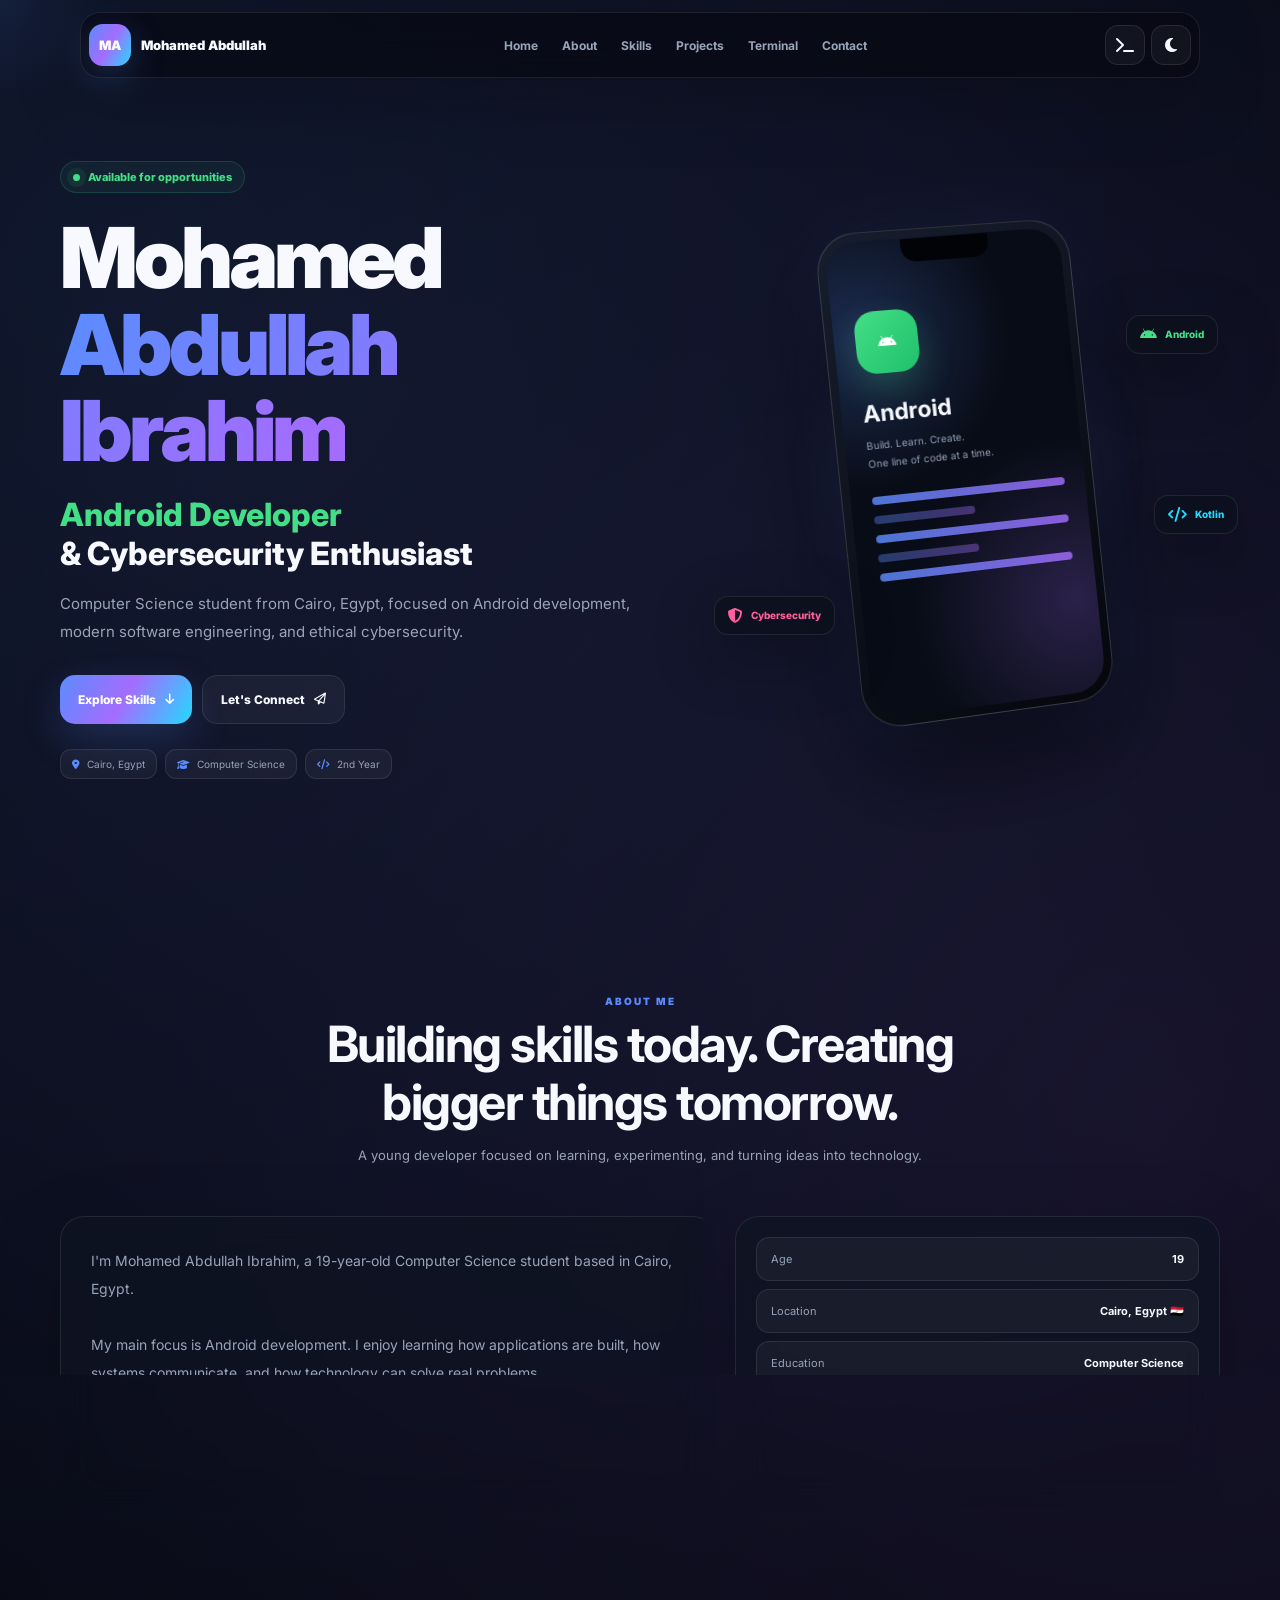
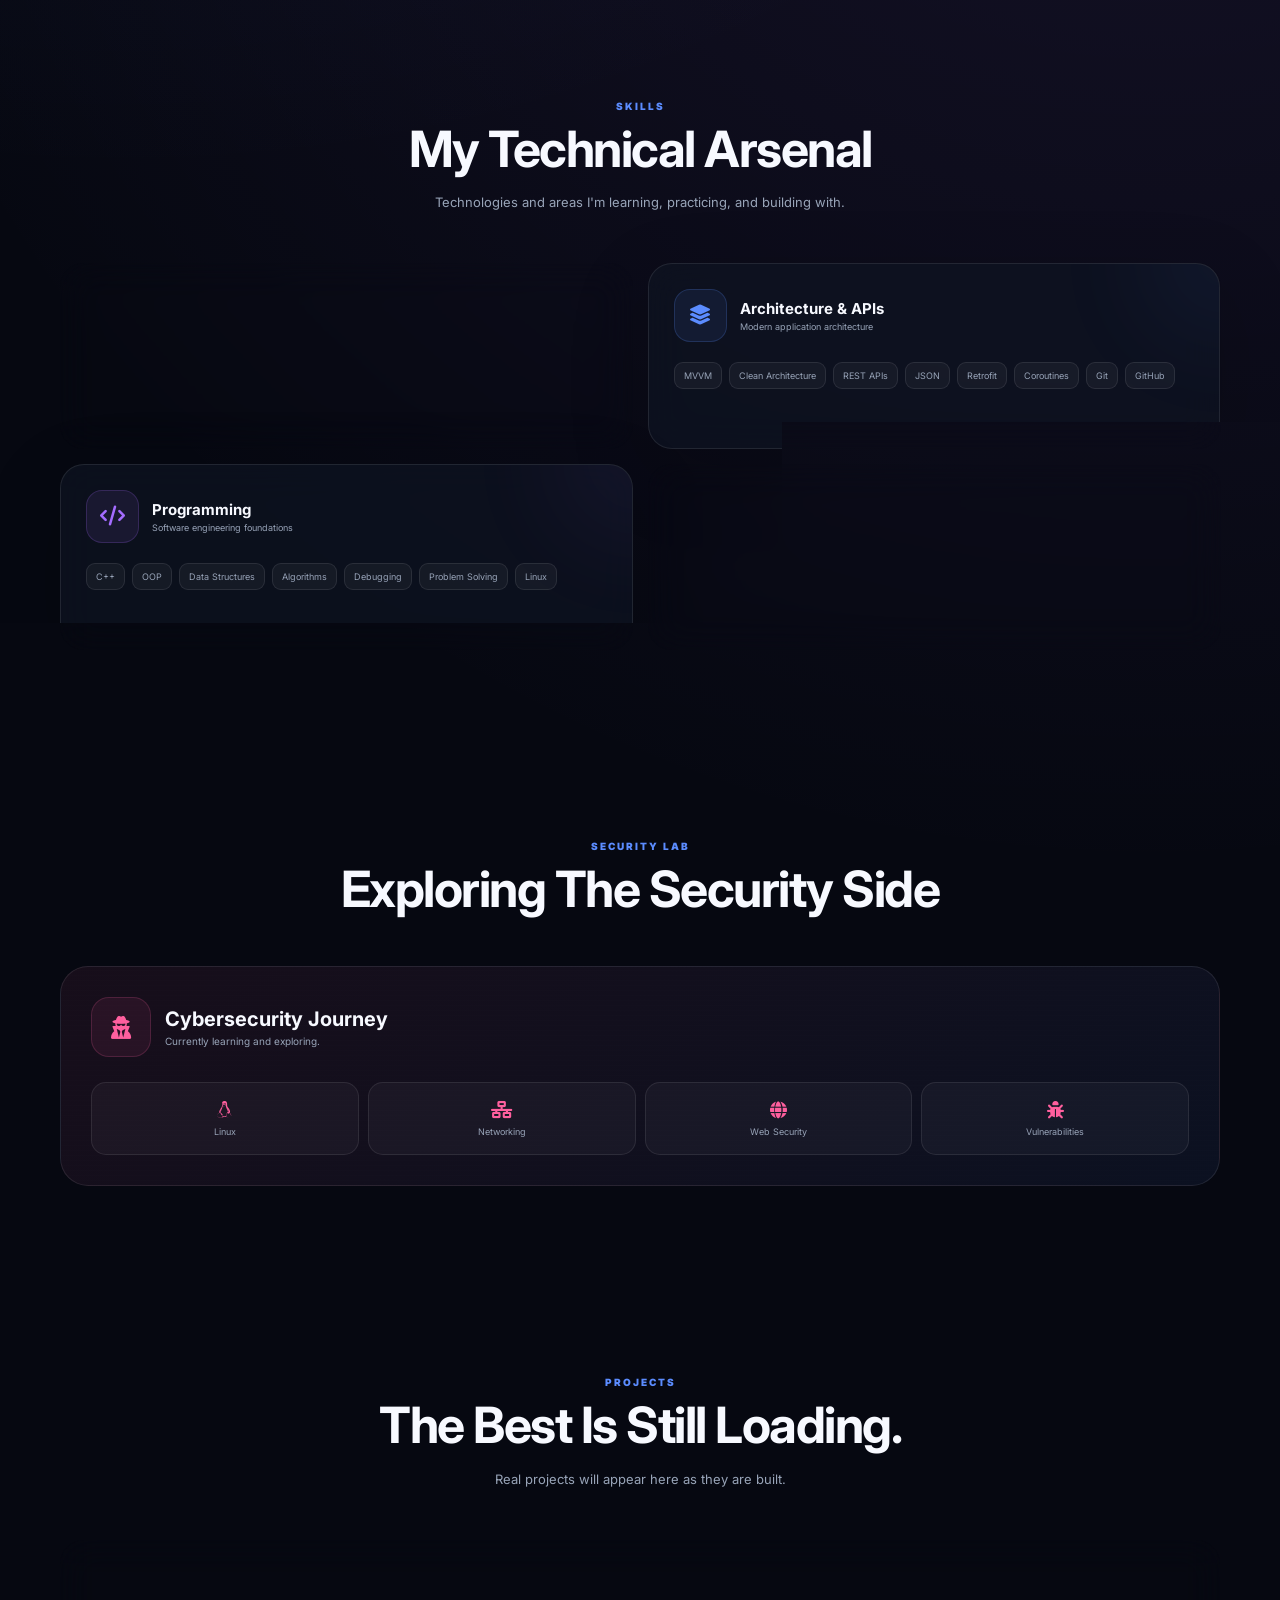
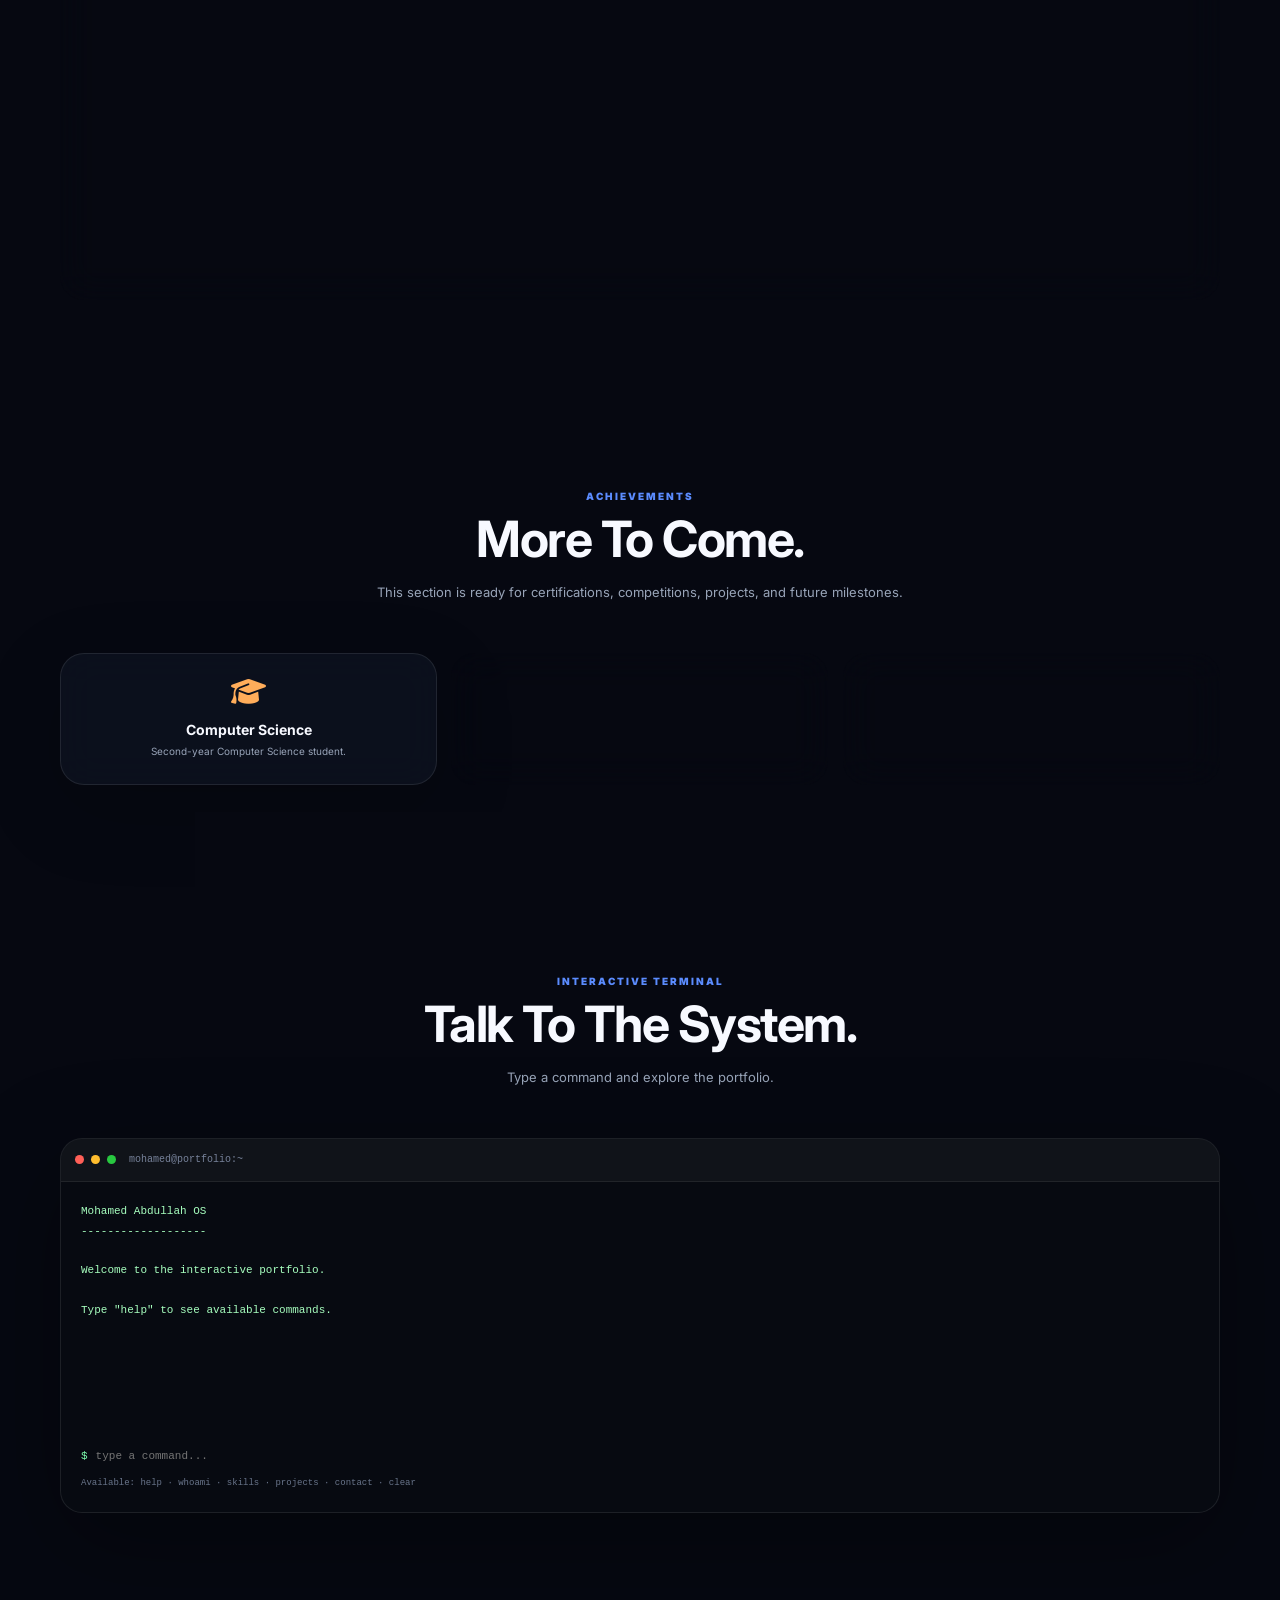
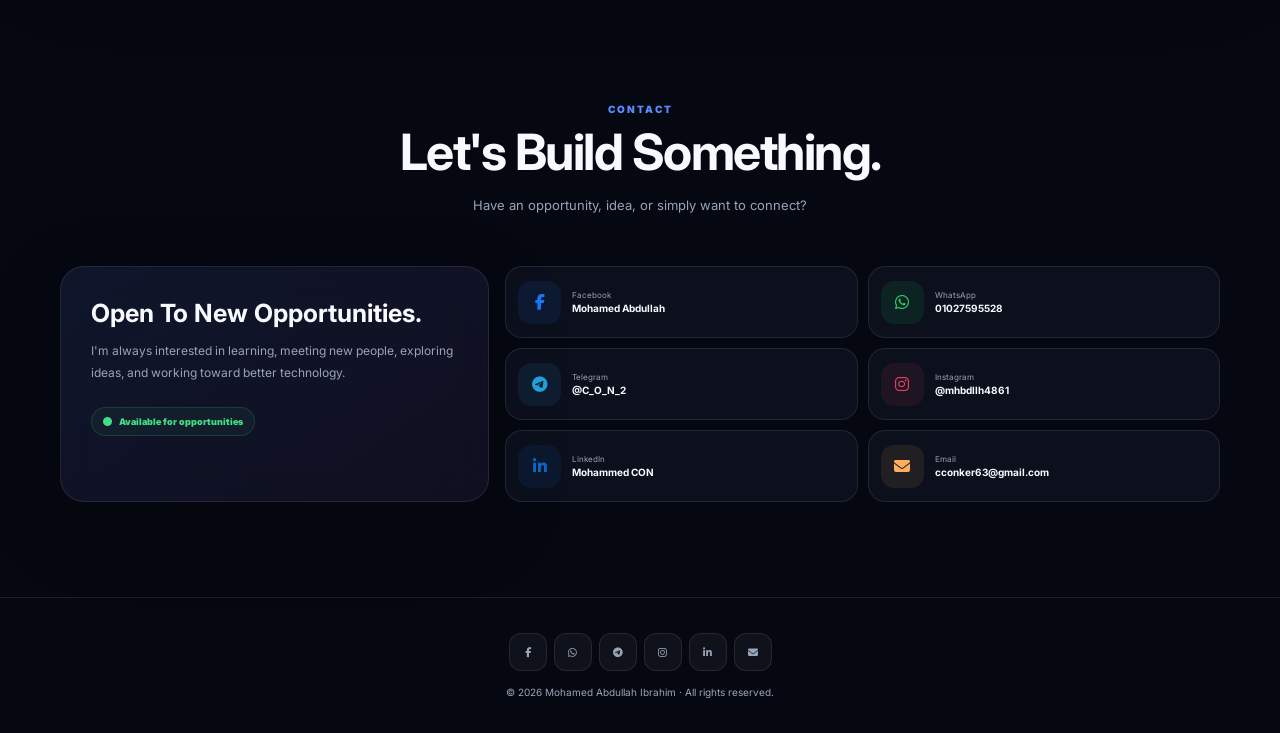
==== commit dfde8c95: "Rename index .html to index.html" ====
--- a/index.html
+++ b/index.html
@@ -4401,4 +4401,4 @@
   </script>
 
 </body>
-        </html>
+  </html>
